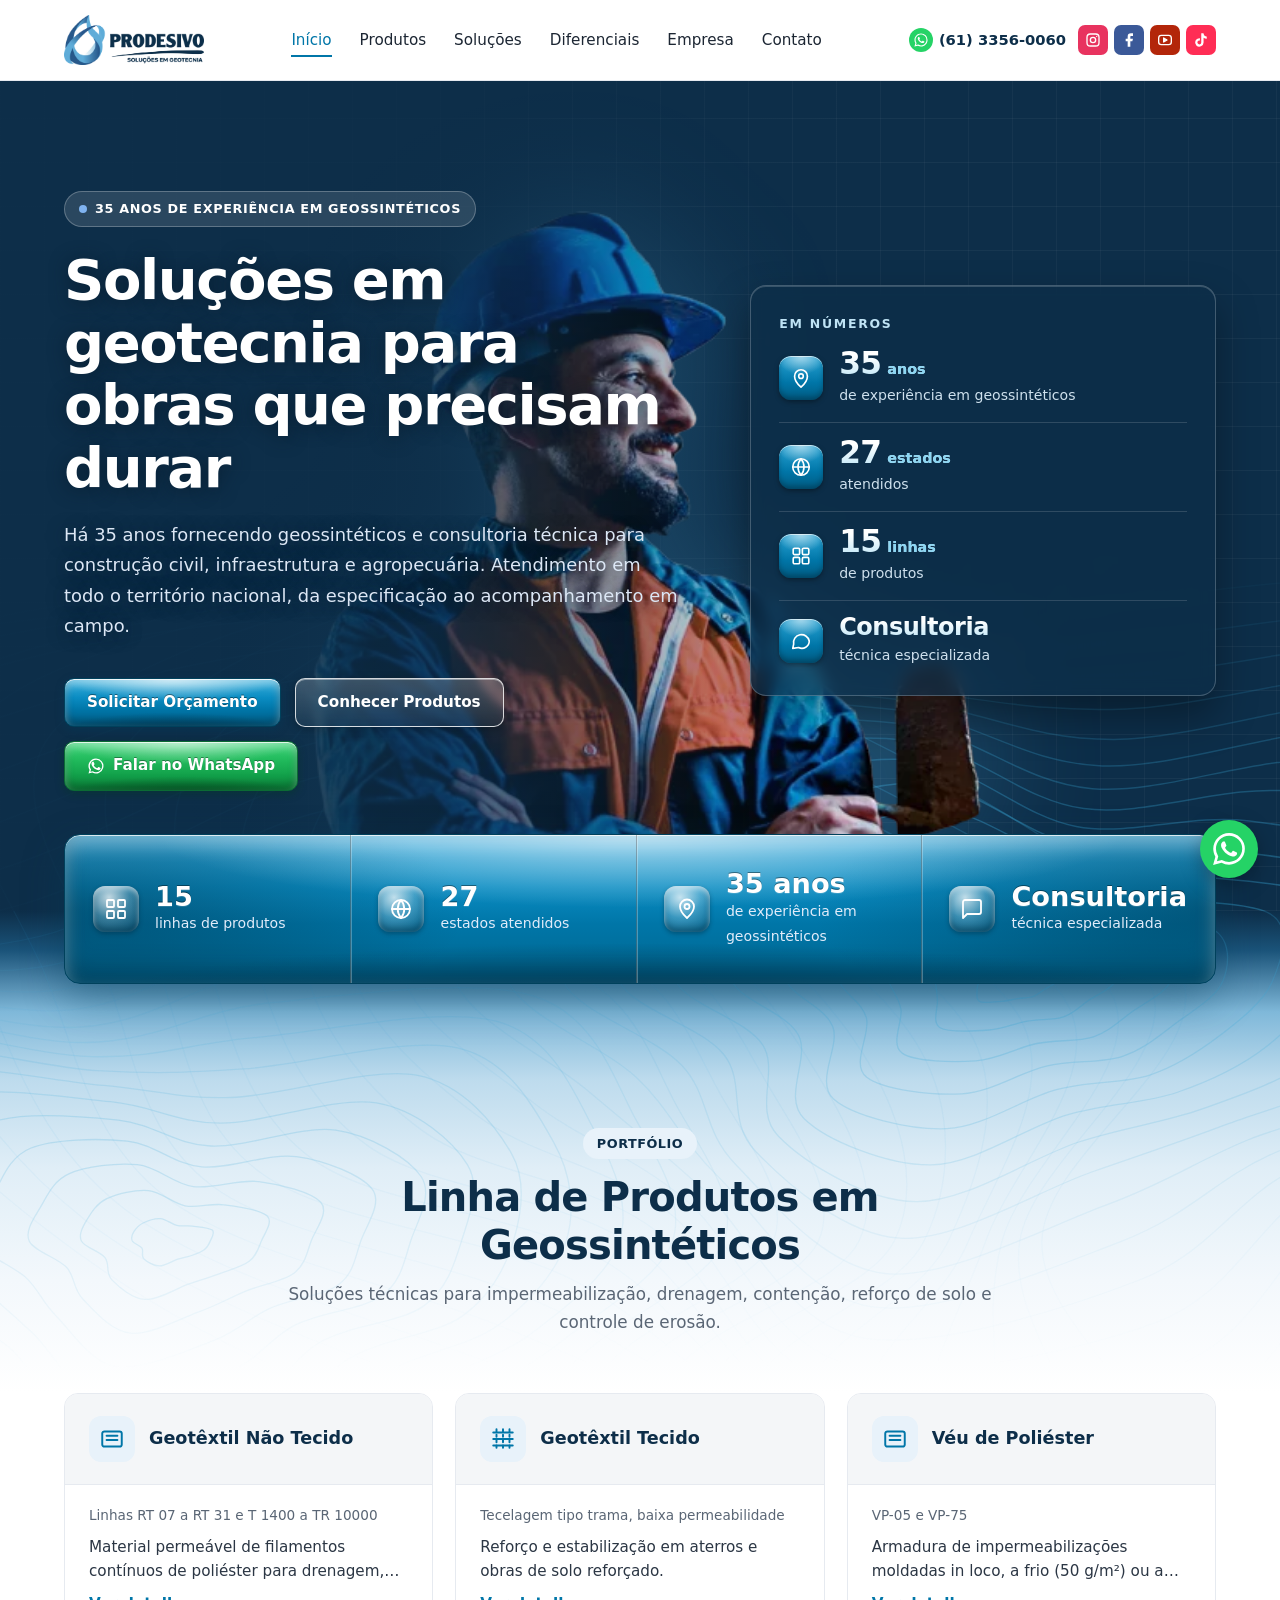
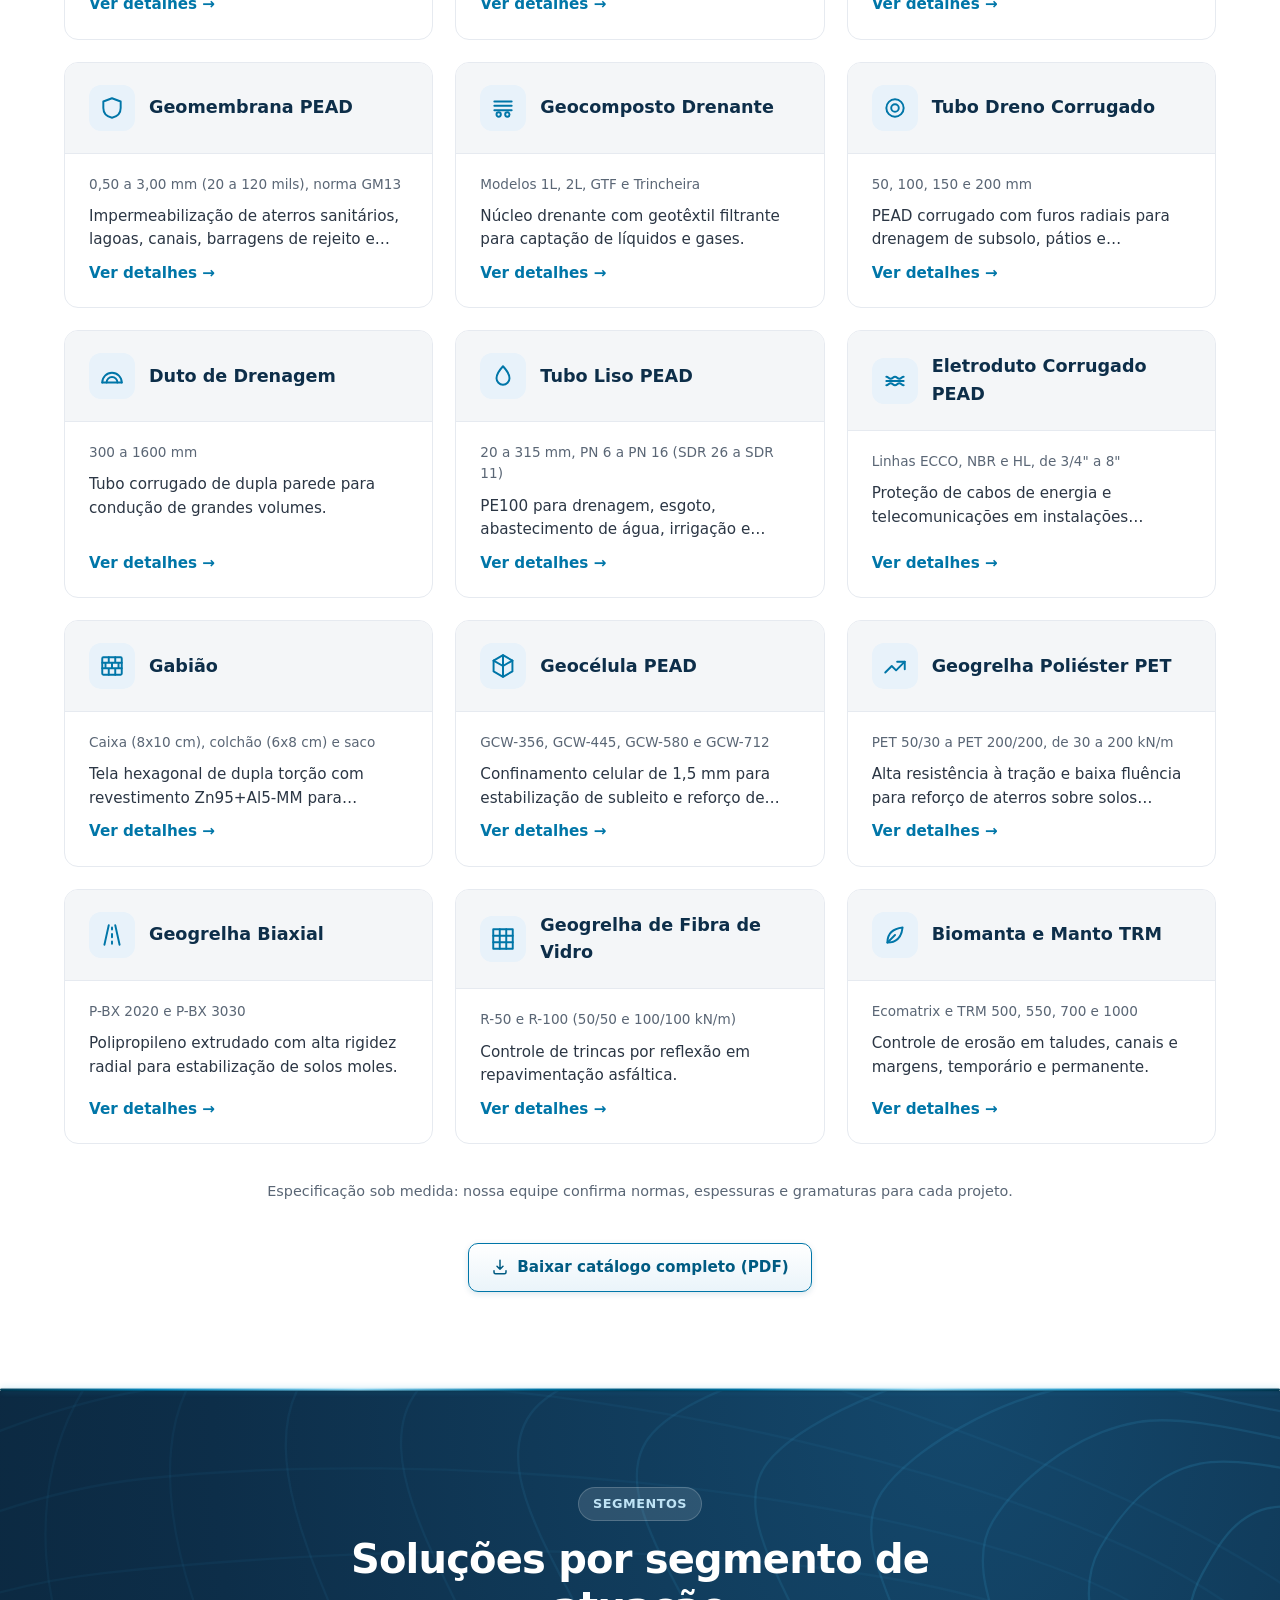
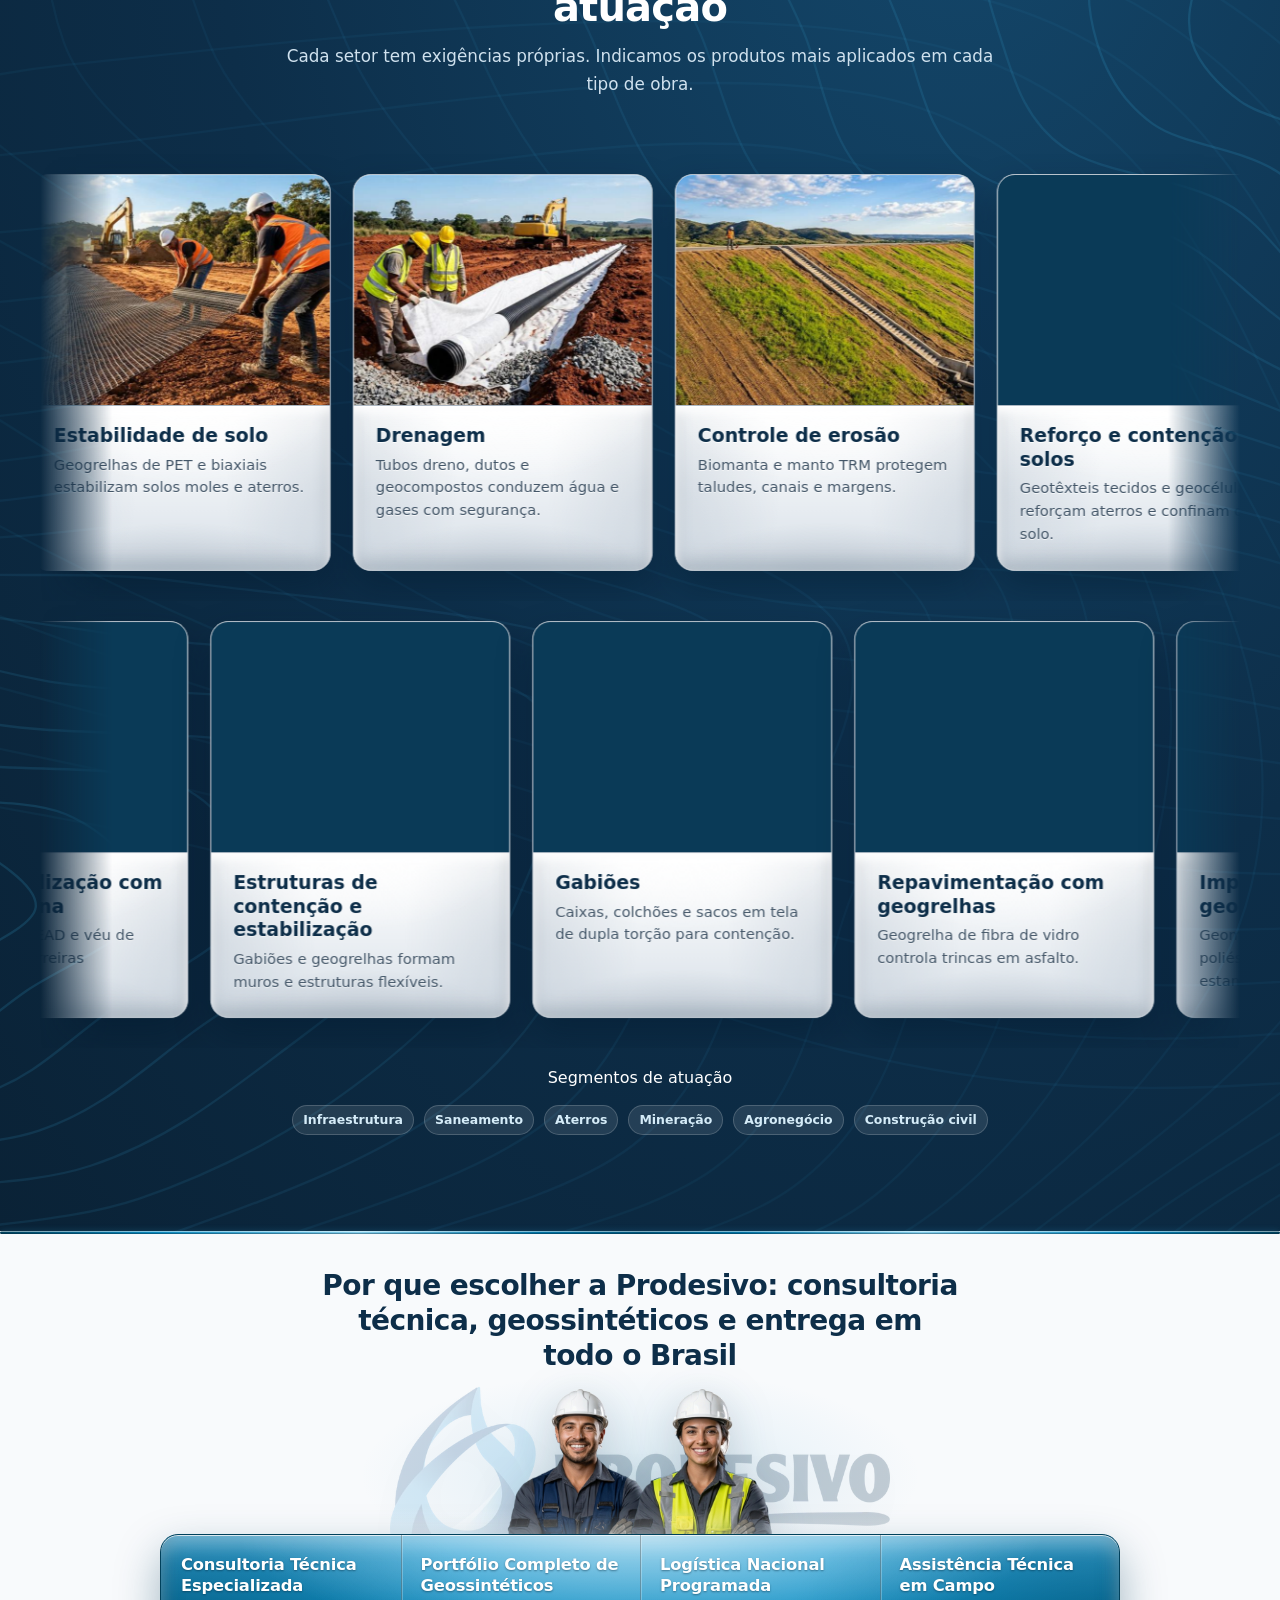
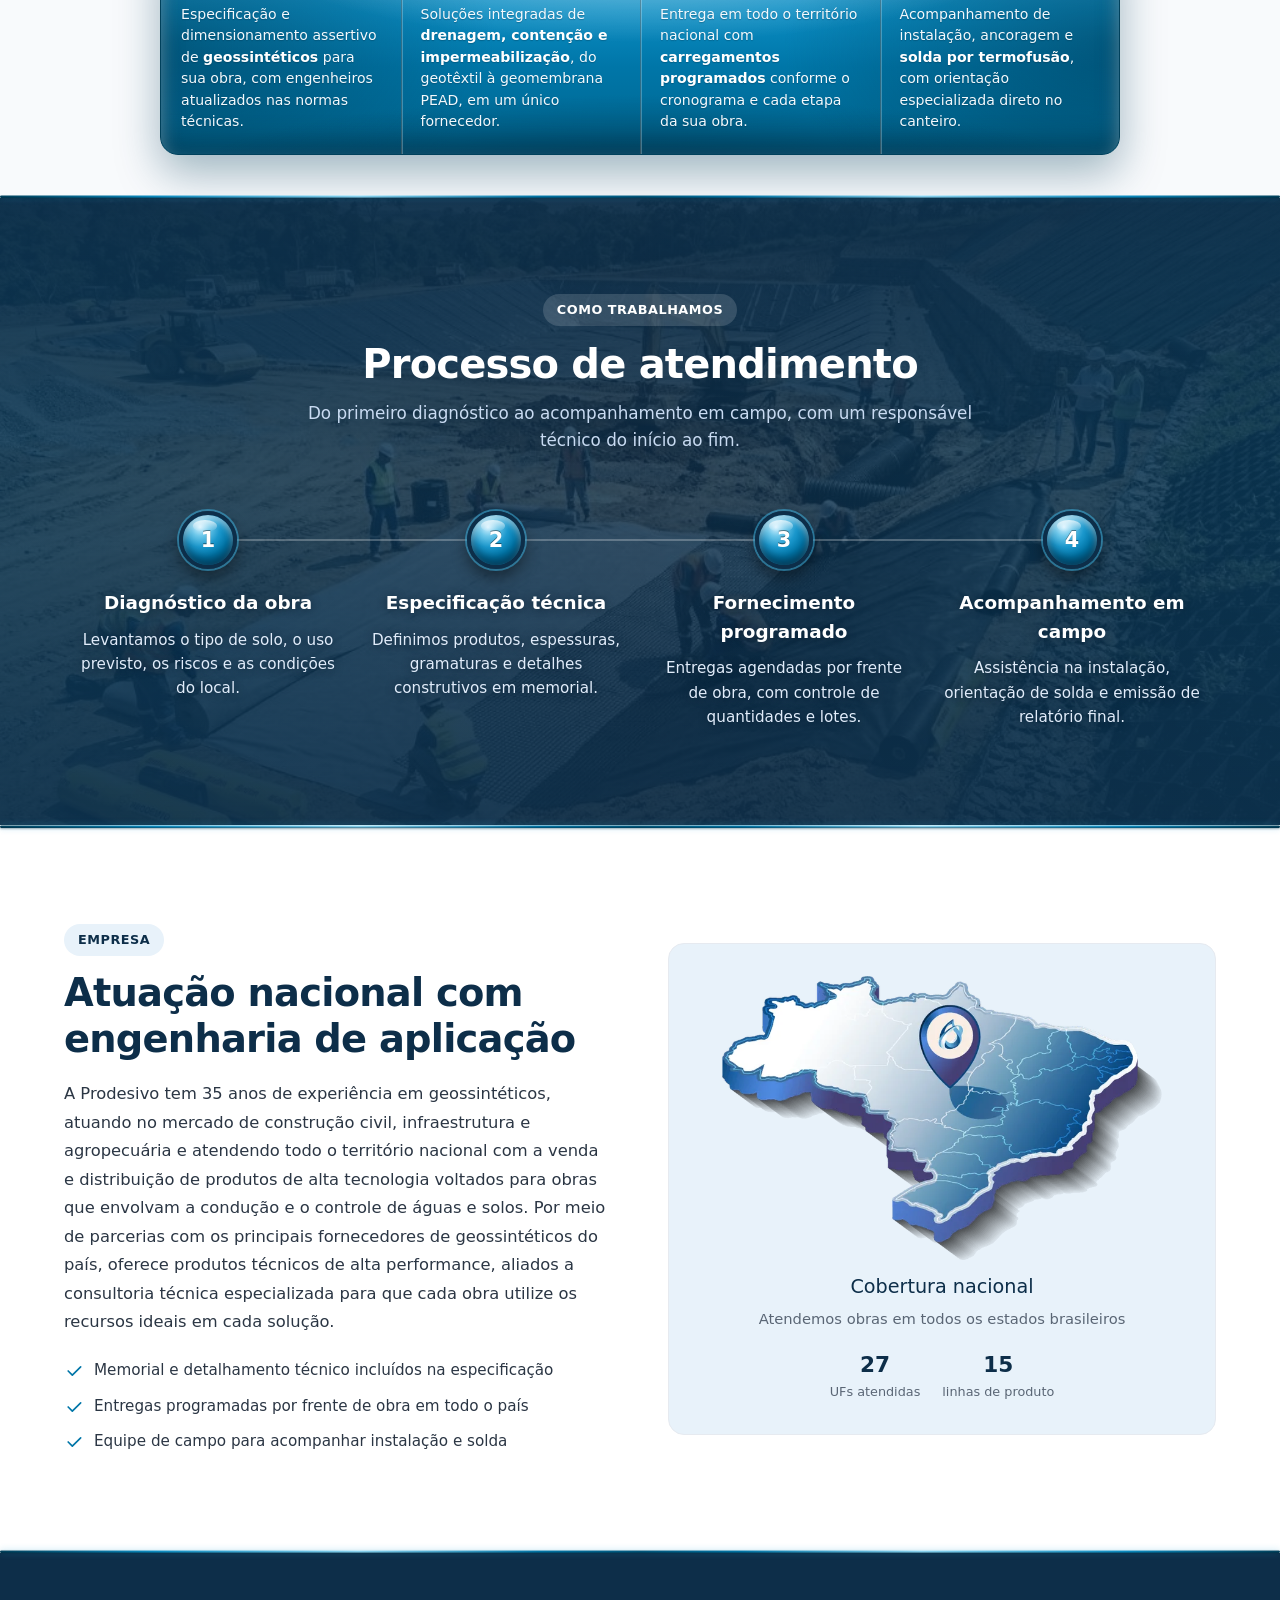
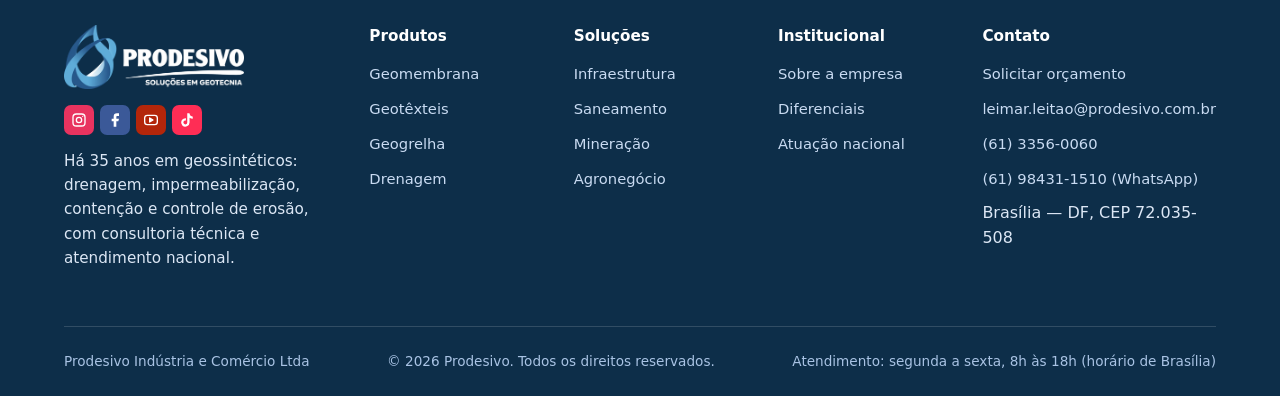
==== index.html @ 1844da20 "imagens e secoes ok" ====
<!DOCTYPE html>
<html lang="pt-BR" data-theme="light">
<head>
<meta charset="UTF-8">
<meta name="viewport" content="width=device-width, initial-scale=1.0">
<title>Geossintéticos e Soluções em Geotecnia | Prodesivo</title>
<meta name="description" content="Geomembranas, geotêxteis, geogrelhas, gabiões e drenagem com 35 anos de experiência. Consultoria técnica e entrega em todo o Brasil. Peça seu orçamento.">
<meta property="og:type" content="website">
<meta property="og:locale" content="pt_BR">
<meta property="og:site_name" content="Prodesivo">
<meta property="og:title" content="Geossintéticos e Soluções em Geotecnia | Prodesivo">
<meta property="og:description" content="Geomembranas, geotêxteis, geogrelhas, gabiões e drenagem com 35 anos de experiência. Consultoria técnica e entrega em todo o Brasil. Peça seu orçamento.">
<meta name="twitter:card" content="summary_large_image">
<meta name="twitter:title" content="Geossintéticos e Soluções em Geotecnia | Prodesivo">
<meta name="twitter:description" content="Geomembranas, geotêxteis, geogrelhas, gabiões e drenagem com 35 anos de experiência. Consultoria técnica e entrega em todo o Brasil. Peça seu orçamento.">
<meta name="robots" content="index, follow, max-image-preview:large, max-snippet:-1">
<meta name="author" content="Prodesivo">
<meta name="geo.region" content="BR-DF">
<meta name="geo.placename" content="Brasília">
<!-- Ao publicar: adicionar <link rel="canonical" href="https://SEU-DOMINIO/"> e og:url / og:image (URL absoluta) -->
<meta name="theme-color" content="#0D2E49">
<script type="application/ld+json">{"@context": "https://schema.org", "@type": "LocalBusiness", "name": "Prodesivo", "description": "Distribuidora e revenda técnica de geossintéticos, impermeabilização e soluções para geotecnia, com atendimento nacional.", "telephone": "+556133560060", "email": "leimar.leitao@prodesivo.com.br", "address": {"@type": "PostalAddress", "streetAddress": "CSG 08, Lote 09", "addressLocality": "Taguatinga Sul, Brasília", "addressRegion": "DF", "postalCode": "72035-508", "addressCountry": "BR"}, "openingHours": "Mo-Fr 08:00-18:00", "areaServed": "BR", "sameAs": ["https://www.instagram.com/prodesivodistribuidora/", "https://www.facebook.com/prodesivo", "https://www.youtube.com/watch?v=ndDN4buDU3E", "https://www.tiktok.com/@impermeabilizantrhodopas"], "contactPoint": [{"@type": "ContactPoint", "contactType": "customer service", "telephone": "+556133560060", "areaServed": "BR", "availableLanguage": "pt-BR"}, {"@type": "ContactPoint", "contactType": "sales", "telephone": "+5561984311510", "areaServed": "BR", "availableLanguage": "pt-BR"}], "knowsAbout": ["Geossintéticos", "Geomembrana PEAD", "Geotêxtil", "Geogrelha", "Gabiões", "Geocélula", "Drenagem", "Controle de erosão", "Consultoria técnica em geotecnia"]}</script>
<script type="application/ld+json">{"@context": "https://schema.org", "@type": "ItemList", "name": "Linha de produtos Prodesivo", "itemListElement": [{"@type": "ListItem", "position": 1, "item": {"@type": "Product", "name": "Geotêxtil Não Tecido", "description": "Material permeável de filamentos contínuos de poliéster para drenagem, separação e proteção em obras civis.", "category": "Geossintéticos", "brand": {"@type": "Brand", "name": "Prodesivo"}}}, {"@type": "ListItem", "position": 2, "item": {"@type": "Product", "name": "Geotêxtil Tecido", "description": "Reforço e estabilização em aterros e obras de solo reforçado.", "category": "Geossintéticos", "brand": {"@type": "Brand", "name": "Prodesivo"}}}, {"@type": "ListItem", "position": 3, "item": {"@type": "Product", "name": "Véu de Poliéster", "description": "Armadura de impermeabilizações moldadas in loco, a frio (50 g/m²) ou a quente (75 g/m²).", "category": "Geossintéticos", "brand": {"@type": "Brand", "name": "Prodesivo"}}}, {"@type": "ListItem", "position": 4, "item": {"@type": "Product", "name": "Geomembrana PEAD", "description": "Impermeabilização de aterros sanitários, lagoas, canais, barragens de rejeito e bacias.", "category": "Geossintéticos", "brand": {"@type": "Brand", "name": "Prodesivo"}}}, {"@type": "ListItem", "position": 5, "item": {"@type": "Product", "name": "Geocomposto Drenante", "description": "Núcleo drenante com geotêxtil filtrante para captação de líquidos e gases.", "category": "Geossintéticos", "brand": {"@type": "Brand", "name": "Prodesivo"}}}, {"@type": "ListItem", "position": 6, "item": {"@type": "Product", "name": "Tubo Dreno Corrugado", "description": "PEAD corrugado com furos radiais para drenagem de subsolo, pátios e estacionamentos.", "category": "Geossintéticos", "brand": {"@type": "Brand", "name": "Prodesivo"}}}, {"@type": "ListItem", "position": 7, "item": {"@type": "Product", "name": "Duto de Drenagem", "description": "Tubo corrugado de dupla parede para condução de grandes volumes.", "category": "Geossintéticos", "brand": {"@type": "Brand", "name": "Prodesivo"}}}, {"@type": "ListItem", "position": 8, "item": {"@type": "Product", "name": "Tubo Liso PEAD", "description": "PE100 para drenagem, esgoto, abastecimento de água, irrigação e transporte de chorume.", "category": "Geossintéticos", "brand": {"@type": "Brand", "name": "Prodesivo"}}}, {"@type": "ListItem", "position": 9, "item": {"@type": "Product", "name": "Eletroduto Corrugado PEAD", "description": "Proteção de cabos de energia e telecomunicações em instalações subterrâneas.", "category": "Geossintéticos", "brand": {"@type": "Brand", "name": "Prodesivo"}}}, {"@type": "ListItem", "position": 10, "item": {"@type": "Product", "name": "Gabião", "description": "Tela hexagonal de dupla torção com revestimento Zn95+Al5-MM para contenção de encostas.", "category": "Geossintéticos", "brand": {"@type": "Brand", "name": "Prodesivo"}}}, {"@type": "ListItem", "position": 11, "item": {"@type": "Product", "name": "Geocélula PEAD", "description": "Confinamento celular de 1,5 mm para estabilização de subleito e reforço de pavimento.", "category": "Geossintéticos", "brand": {"@type": "Brand", "name": "Prodesivo"}}}, {"@type": "ListItem", "position": 12, "item": {"@type": "Product", "name": "Geogrelha Poliéster PET", "description": "Alta resistência à tração e baixa fluência para reforço de aterros sobre solos moles.", "category": "Geossintéticos", "brand": {"@type": "Brand", "name": "Prodesivo"}}}, {"@type": "ListItem", "position": 13, "item": {"@type": "Product", "name": "Geogrelha Biaxial", "description": "Polipropileno extrudado com alta rigidez radial para estabilização de solos moles.", "category": "Geossintéticos", "brand": {"@type": "Brand", "name": "Prodesivo"}}}, {"@type": "ListItem", "position": 14, "item": {"@type": "Product", "name": "Geogrelha de Fibra de Vidro", "description": "Controle de trincas por reflexão em repavimentação asfáltica.", "category": "Geossintéticos", "brand": {"@type": "Brand", "name": "Prodesivo"}}}, {"@type": "ListItem", "position": 15, "item": {"@type": "Product", "name": "Biomanta e Manto TRM", "description": "Controle de erosão em taludes, canais e margens, temporário e permanente.", "category": "Geossintéticos", "brand": {"@type": "Brand", "name": "Prodesivo"}}}]}</script>
<script type="application/ld+json">{"@context":"https://schema.org","@type":"ItemList","name":"Diferenciais Prodesivo","itemListElement":[{"@type":"ListItem","position":1,"item":{"@type":"Service","name":"Consultoria Técnica Especializada em Geossintéticos","serviceType":"Consultoria técnica","description":"Especificação e dimensionamento de geossintéticos para obras, com engenheiros atualizados nas normas técnicas.","areaServed":"BR","provider":{"@type":"LocalBusiness","name":"Prodesivo"}}},{"@type":"ListItem","position":2,"item":{"@type":"Service","name":"Portfólio Completo de Geossintéticos","serviceType":"Fornecimento de geossintéticos","description":"15 linhas de produtos para drenagem, contenção e impermeabilização em um único fornecedor.","areaServed":"BR","provider":{"@type":"LocalBusiness","name":"Prodesivo"}}},{"@type":"ListItem","position":3,"item":{"@type":"Service","name":"Logística Nacional Programada","serviceType":"Logística e entrega","description":"Entrega em todo o território nacional com carregamentos programados conforme o cronograma da obra.","areaServed":"BR","provider":{"@type":"LocalBusiness","name":"Prodesivo"}}},{"@type":"ListItem","position":4,"item":{"@type":"Service","name":"Assistência Técnica em Campo","serviceType":"Assistência técnica","description":"Acompanhamento de instalação, ancoragem e solda por termofusão, com orientação no canteiro.","areaServed":"BR","provider":{"@type":"LocalBusiness","name":"Prodesivo"}}}]}</script>
<link rel="icon" type="image/png" href="assets/img/favicon.png">
<link rel="stylesheet" href="css/shell.css">
<script src="js/shell.js"></script>
<link rel="stylesheet" href="css/style.css">
</head>
<body>
<a class="skip-link" href="#main">Pular para o conteúdo</a>

<a class="sr-only" href="#produtos">Pular para os produtos</a>


<header class="site-header" id="header">
  <div class="wrap header-inner">
    <a href="#inicio" class="logo" aria-label="Prodesivo, início">
  <img class="logo-svg" fetchpriority="high" src="assets/img/logo-prodesivo-header.webp" alt="Prodesivo — Soluções em Geotecnia" width="800" height="286">
</a>
    <nav class="main-nav" id="mainNav" aria-label="Navegação principal">
      <ul>
        <li><a href="#inicio">Início</a></li>
        <li><a href="#produtos">Produtos</a></li>
        <li><a href="#solucoes">Soluções</a></li>
        <li><a href="#diferenciais">Diferenciais</a></li>
        <li><a href="#empresa">Empresa</a></li>
        <li><a href="#contato">Contato</a></li>
      </ul>
    </nav>
    <div class="header-cta">
      <a href="tel:+556133560060" class="header-phone" style="display:inline-flex;align-items:center;gap:6px;color:var(--azul);font-weight:600;font-size:.92rem;text-decoration:none;white-space:nowrap;"><img src="assets/img/icon-whatsapp.svg" alt="" width="24" height="24" style="width:24px;height:24px;flex-shrink:0;display:block;">(61) 3356-0060</a>
      <div class="header-social" aria-label="Redes sociais">
        <a class="ig" href="https://www.instagram.com/prodesivodistribuidora/" target="_blank" rel="noopener noreferrer" aria-label="Instagram"><svg viewBox="0 0 24 24" fill="none" stroke="currentColor" stroke-width="2" stroke-linecap="round" stroke-linejoin="round"><rect x="3" y="3" width="18" height="18" rx="5"/><circle cx="12" cy="12" r="4"/><circle cx="17.5" cy="6.5" r="1" fill="currentColor" stroke="none"/></svg></a>
        <a class="fb" href="https://www.facebook.com/prodesivo" target="_blank" rel="noopener noreferrer" aria-label="Facebook"><svg viewBox="0 0 24 24" fill="currentColor"><path d="M18 2h-3a5 5 0 0 0-5 5v3H7v4h3v8h4v-8h3l1-4h-4V7a1 1 0 0 1 1-1h3z"/></svg></a>
        <a class="yt" href="https://www.youtube.com/watch?v=ndDN4buDU3E" target="_blank" rel="noopener noreferrer" aria-label="YouTube"><svg viewBox="0 0 24 24" fill="none" stroke="currentColor" stroke-width="2" stroke-linejoin="round"><rect x="2.5" y="5" width="19" height="14" rx="4"/><path d="M10 9l5 3-5 3z" fill="currentColor"/></svg></a>
        <a class="tt" href="https://www.tiktok.com/@impermeabilizantrhodopas" target="_blank" rel="noopener noreferrer" aria-label="TikTok"><svg viewBox="0 0 24 24" fill="currentColor"><path d="M19.59 6.69a4.83 4.83 0 0 1-3.77-4.25V2h-3.45v13.67a2.89 2.89 0 0 1-5.2 1.74 2.89 2.89 0 0 1 2.31-4.64 2.93 2.93 0 0 1 .88.13V9.4a6.84 6.84 0 0 0-1-.05A6.33 6.33 0 0 0 5 20.1a6.34 6.34 0 0 0 10.86-4.43v-7a8.16 8.16 0 0 0 4.77 1.52v-3.4a4.85 4.85 0 0 1-1-.1z"/></svg></a>
      </div>
      <button class="menu-toggle" id="menuToggle" aria-label="Abrir menu" aria-expanded="false" aria-controls="mainNav">
        <svg viewBox="0 0 24 24" fill="none" stroke="currentColor" stroke-width="2" stroke-linecap="round"><path d="M4 7h16M4 12h16M4 17h16"/></svg>
      </button>
    </div>
  </div>
</header>

<main id="main">

<!-- 1. HERO -->
<section class="hero" id="inicio" aria-labelledby="hero-title">
  <div class="hero-contours" aria-hidden="true"></div>
  <img class="hero-worker" src="assets/img/hero-trabalhador.webp" alt="" aria-hidden="true" width="500" height="464" fetchpriority="high" decoding="async" />
  <div class="wrap hero-grid">
    <div class="reveal">

      <span class="stamp"><span class="stamp-dot"></span>35 anos de experiência em geossintéticos</span>
      <h1 id="hero-title">Soluções em geotecnia para obras que precisam durar</h1>
      <p class="lead">Há 35 anos fornecendo geossintéticos e consultoria técnica para construção civil, infraestrutura e agropecuária. Atendimento em todo o território nacional, da especificação ao acompanhamento em campo.</p>
      <div class="hero-actions">
        <a href="#contato" data-open-quote class="btn-pg btn-primary">Solicitar Orçamento</a>
        <a href="#produtos" class="btn-pg btn-outline-white">Conhecer Produtos</a>
      
        <a href="https://wa.me/5561984311510?text=Ol%C3%A1%2C%20Prodesivo!%20Gostaria%20de%20solicitar%20um%20or%C3%A7amento." target="_blank" rel="noopener" class="btn-pg btn-wa"><svg viewBox="0 0 24 24" fill="currentColor" width="18" height="18" aria-hidden="true"><path d="M17.47 14.38c-.3-.15-1.76-.87-2.03-.97-.27-.1-.47-.15-.67.15-.2.3-.77.97-.94 1.16-.17.2-.35.22-.64.07-.3-.15-1.26-.46-2.39-1.48-.88-.79-1.48-1.76-1.65-2.06-.17-.3-.02-.46.13-.6.13-.14.3-.35.45-.52.15-.17.2-.3.3-.5.1-.2.05-.37-.02-.52-.08-.15-.67-1.61-.92-2.2-.24-.58-.49-.5-.67-.51h-.57c-.2 0-.52.07-.8.37-.27.3-1.04 1.02-1.04 2.48s1.07 2.88 1.21 3.07c.15.2 2.1 3.2 5.08 4.49.71.3 1.26.49 1.69.62.71.23 1.36.2 1.87.12.57-.08 1.76-.72 2-1.41.25-.7.25-1.29.17-1.41-.07-.12-.27-.2-.57-.35z"/><path d="M12 2a10 10 0 0 0-8.56 15.17L2 22l4.98-1.31A10 10 0 1 0 12 2zm0 18.2a8.2 8.2 0 0 1-4.18-1.14l-.3-.18-2.96.78.79-2.88-.2-.3A8.2 8.2 0 1 1 12 20.2z" fill-rule="evenodd"/></svg> Falar no WhatsApp</a>
</div>
    </div>
    <aside class="hero-card reveal" aria-label="Indicadores da empresa">
      <p class="hero-card-title">Em números</p>
      <div class="indicator"><div class="ind-chip"><svg viewBox="0 0 24 24" aria-hidden="true"><path d="M12 22s7-6.2 7-12a7 7 0 1 0-14 0c0 5.8 7 12 7 12z"/><circle cx="12" cy="10" r="2.5"/></svg></div><div><strong><span class="n">35</span><small>anos</small></strong><span class="ind-lbl">de experiência em geossintéticos</span></div></div>
      <div class="indicator"><div class="ind-chip"><svg viewBox="0 0 24 24" aria-hidden="true"><circle cx="12" cy="12" r="9"/><path d="M3 12h18M12 3a14 14 0 0 1 0 18M12 3a14 14 0 0 0 0 18"/></svg></div><div><strong><span class="n">27</span><small>estados</small></strong><span class="ind-lbl">atendidos</span></div></div>
      <div class="indicator"><div class="ind-chip"><svg viewBox="0 0 24 24" aria-hidden="true"><rect x="3.5" y="3.5" width="7" height="7" rx="1.5"/><rect x="13.5" y="3.5" width="7" height="7" rx="1.5"/><rect x="3.5" y="13.5" width="7" height="7" rx="1.5"/><rect x="13.5" y="13.5" width="7" height="7" rx="1.5"/></svg></div><div><strong><span class="n">15</span><small>linhas</small></strong><span class="ind-lbl">de produtos</span></div></div>
      <div class="indicator"><div class="ind-chip"><svg viewBox="0 0 24 24" aria-hidden="true"><path d="M21 12a8 8 0 0 1-11.6 7.1L3 20l1-4.6A8 8 0 1 1 21 12z"/></svg></div><div><strong class="cons">Consultoria</strong><span class="ind-lbl">técnica especializada</span></div></div>
    </aside>
  </div>
</section>

<!-- 2. NUMBERS -->
<section class="numbers" aria-label="Destaques da empresa">
  <div class="wrap">
    <div class="numbers-band">
      <div class="numbers-grid">
        <div class="num-block">
          <div class="num-icon"><svg viewBox="0 0 24 24" stroke-linecap="round" stroke-linejoin="round"><rect x="3" y="3" width="7" height="7" rx="1"/><rect x="14" y="3" width="7" height="7" rx="1"/><rect x="3" y="14" width="7" height="7" rx="1"/><rect x="14" y="14" width="7" height="7" rx="1"/></svg></div>
          <div><strong>15</strong><span>linhas de produtos</span></div>
        </div>
        <div class="num-block">
          <div class="num-icon"><svg viewBox="0 0 24 24" stroke-linecap="round" stroke-linejoin="round"><circle cx="12" cy="12" r="9"/><path d="M3 12h18M12 3a14 14 0 0 1 0 18M12 3a14 14 0 0 0 0 18"/></svg></div>
          <div><strong>27</strong><span>estados atendidos</span></div>
        </div>
        <div class="num-block">
          <div class="num-icon"><svg viewBox="0 0 24 24" stroke-linecap="round" stroke-linejoin="round"><path d="M12 21s-7-6.2-7-11.5A7 7 0 0 1 19 9.5C19 14.8 12 21 12 21z"/><circle cx="12" cy="9.5" r="2.5"/></svg></div>
          <div><strong>35 anos</strong><span>de experiência em geossintéticos</span></div>
        </div>
        <div class="num-block">
          <div class="num-icon"><svg viewBox="0 0 24 24" stroke-linecap="round" stroke-linejoin="round"><path d="M21 15a2 2 0 0 1-2 2H7l-4 4V5a2 2 0 0 1 2-2h14a2 2 0 0 1 2 2z"/></svg></div>
          <div><strong>Consultoria</strong><span>técnica especializada</span></div>
        </div>
      </div>
    </div>
  </div>
  <div class="numbers-pad"></div>
</section>

<!-- 3. PRODUTOS -->
<section class="section" id="produtos" aria-labelledby="produtos-title">
  <div class="wrap">
    <div class="section-head reveal">
      <span class="eyebrow-pill">Portfólio</span>
      <h2 id="produtos-title">Linha de Produtos em Geossintéticos</h2>
      <p>Soluções técnicas para impermeabilização, drenagem, contenção, reforço de solo e controle de erosão.</p>
    </div>
    <div class="products-grid" id="productsGrid"></div>
    <noscript><ul><li><strong>Geotêxtil Não Tecido</strong> — Material permeável de filamentos contínuos de poliéster para drenagem, separação e proteção em obras civis.</li><li><strong>Geotêxtil Tecido</strong> — Reforço e estabilização em aterros e obras de solo reforçado.</li><li><strong>Véu de Poliéster</strong> — Armadura de impermeabilizações moldadas in loco, a frio (50 g/m²) ou a quente (75 g/m²).</li><li><strong>Geomembrana PEAD</strong> — Impermeabilização de aterros sanitários, lagoas, canais, barragens de rejeito e bacias.</li><li><strong>Geocomposto Drenante</strong> — Núcleo drenante com geotêxtil filtrante para captação de líquidos e gases.</li><li><strong>Tubo Dreno Corrugado</strong> — PEAD corrugado com furos radiais para drenagem de subsolo, pátios e estacionamentos.</li><li><strong>Duto de Drenagem</strong> — Tubo corrugado de dupla parede para condução de grandes volumes.</li><li><strong>Tubo Liso PEAD</strong> — PE100 para drenagem, esgoto, abastecimento de água, irrigação e transporte de chorume.</li><li><strong>Eletroduto Corrugado PEAD</strong> — Proteção de cabos de energia e telecomunicações em instalações subterrâneas.</li><li><strong>Gabião</strong> — Tela hexagonal de dupla torção com revestimento Zn95+Al5-MM para contenção de encostas.</li><li><strong>Geocélula PEAD</strong> — Confinamento celular de 1,5 mm para estabilização de subleito e reforço de pavimento.</li><li><strong>Geogrelha Poliéster PET</strong> — Alta resistência à tração e baixa fluência para reforço de aterros sobre solos moles.</li><li><strong>Geogrelha Biaxial</strong> — Polipropileno extrudado com alta rigidez radial para estabilização de solos moles.</li><li><strong>Geogrelha de Fibra de Vidro</strong> — Controle de trincas por reflexão em repavimentação asfáltica.</li><li><strong>Biomanta e Manto TRM</strong> — Controle de erosão em taludes, canais e margens, temporário e permanente.</li></ul></noscript>
    <p class="products-foot">Especificação sob medida: nossa equipe confirma normas, espessuras e gramaturas para cada projeto.</p>
  </div>
  <div class="wrap" style="text-align:center;margin-top:40px">
    <a class="btn-pg btn-outline-dark" href="https://www.prodesivo.com.br/wp-content/uploads/2024/12/CATALOGO-DE-PRODUTOS-PRODESIVO-SITE.pdf" target="_blank" rel="noopener"><svg viewBox="0 0 24 24" fill="none" stroke="currentColor" stroke-width="2" stroke-linecap="round" stroke-linejoin="round" aria-hidden="true"><path d="M12 3v12m0 0l-4-4m4 4l4-4M4 17v2a2 2 0 0 0 2 2h12a2 2 0 0 0 2-2v-2"/></svg> Baixar catálogo completo (PDF)</a>
  </div>
</section>
<div class="metal-line" aria-hidden="true"></div>

<!-- 4. SOLUÇÕES -->
<section class="section section-alt" id="solucoes" aria-labelledby="solucoes-title">
  <div class="wrap">
    <div class="section-head reveal">
      <span class="eyebrow-pill">Segmentos</span>
      <h2 id="solucoes-title">Soluções por segmento de atuação</h2>
      <p>Cada setor tem exigências próprias. Indicamos os produtos mais aplicados em cada tipo de obra.</p>
    </div>
    <div class="sol-wrap" id="segGrid"></div>
    <noscript><ul><li><strong>Estabilidade de solo</strong> — Geogrelhas de PET e biaxiais estabilizam solos moles e aterros.</li><li><strong>Drenagem</strong> — Tubos dreno, dutos e geocompostos conduzem água e gases com segurança.</li><li><strong>Controle de erosão</strong> — Biomanta e manto TRM protegem taludes, canais e margens.</li><li><strong>Reforço e contenção de solos</strong> — Geotêxteis tecidos e geocélulas reforçam aterros e confinam o solo.</li><li><strong>Impermeabilização com geomembrana</strong> — Geomembrana PEAD e véu de poliéster para barreiras estanques.</li><li><strong>Estruturas de contenção e estabilização</strong> — Gabiões e geogrelhas formam muros e estruturas flexíveis.</li><li><strong>Gabiões</strong> — Caixas, colchões e sacos em tela de dupla torção para contenção.</li><li><strong>Repavimentação com geogrelhas</strong> — Geogrelha de fibra de vidro controla trincas em asfalto.</li></ul></noscript>
  </div>
</section>
<div class="metal-line" aria-hidden="true"></div>

<!-- 5. DIFERENCIAIS -->
<section class="section" id="diferenciais" aria-labelledby="dif-title">
  <div class="wrap">
    <div class="section-head reveal">
      <h2 id="dif-title">Por que escolher a Prodesivo: consultoria técnica, geossintéticos e entrega em todo o Brasil</h2>
    </div>
    <div class="diff-stage">
      <div class="diff-photos" aria-hidden="true">
        <div class="diff-brand-backdrop">
          <img class="diff-brand-logo" src="assets/img/logo-prodesivo-header.webp" alt="" width="800" height="286" loading="lazy" decoding="async">
        </div>
        <figure class="diff-photo from-left reveal"><img src="assets/img/diferenciais/equipe-tecnico.png" alt="" width="426" height="600" loading="lazy" decoding="async"></figure>
        <figure class="diff-photo from-right reveal"><img src="assets/img/diferenciais/equipe-tecnica.png" alt="" width="426" height="600" loading="lazy" decoding="async"></figure>
      </div>
      <ul class="diff-grid" id="diffGrid" aria-label="Diferenciais da Prodesivo">
        <li>
          <article class="diff-card reveal">
            <h3>Consultoria Técnica Especializada</h3>
            <p>Especificação e dimensionamento assertivo de <strong>geossintéticos</strong> para sua obra, com engenheiros atualizados nas normas técnicas.</p>
          </article>
        </li>
        <li>
          <article class="diff-card reveal">
            <h3>Portfólio Completo de Geossintéticos</h3>
            <p>Soluções integradas de <strong>drenagem, contenção e impermeabilização</strong>, do geotêxtil à geomembrana PEAD, em um único fornecedor.</p>
          </article>
        </li>
        <li>
          <article class="diff-card reveal">
            <h3>Logística Nacional Programada</h3>
            <p>Entrega em todo o território nacional com <strong>carregamentos programados</strong> conforme o cronograma e cada etapa da sua obra.</p>
          </article>
        </li>
        <li>
          <article class="diff-card reveal">
            <h3>Assistência Técnica em Campo</h3>
            <p>Acompanhamento de instalação, ancoragem e <strong>solda por termofusão</strong>, com orientação especializada direto no canteiro.</p>
          </article>
        </li>
      </ul>
    </div>
  </div>
</section>
<div class="metal-line" aria-hidden="true"></div>

<!-- 6. PROCESSO -->
<section class="section section-blue" aria-labelledby="proc-title">
  <div class="wrap">
    <div class="section-head reveal">
      <span class="eyebrow-pill" style="background: rgba(255,255,255,.15); color:#fff;">Como trabalhamos</span>
      <h2 id="proc-title" style="color:#fff;">Processo de atendimento</h2>
      <p style="color:#C9DBF2;">Do primeiro diagnóstico ao acompanhamento em campo, com um responsável técnico do início ao fim.</p>
    </div>
    <ol class="process reveal">
      <li class="step">
        <div class="step-num">1</div>
        <h3>Diagnóstico da obra</h3>
        <p>Levantamos o tipo de solo, o uso previsto, os riscos e as condições do local.</p>
      </li>
      <li class="step">
        <div class="step-num">2</div>
        <h3>Especificação técnica</h3>
        <p>Definimos produtos, espessuras, gramaturas e detalhes construtivos em memorial.</p>
      </li>
      <li class="step">
        <div class="step-num">3</div>
        <h3>Fornecimento programado</h3>
        <p>Entregas agendadas por frente de obra, com controle de quantidades e lotes.</p>
      </li>
      <li class="step">
        <div class="step-num">4</div>
        <h3>Acompanhamento em campo</h3>
        <p>Assistência na instalação, orientação de solda e emissão de relatório final.</p>
      </li>
    </ol>
  </div>
</section>
<div class="metal-line" aria-hidden="true"></div>

<!-- 7. EMPRESA -->
<section class="section" id="empresa" aria-labelledby="empresa-title">
  <div class="wrap company-grid">
    <div class="company-text reveal">
      <span class="eyebrow-pill">Empresa</span>
      <h2 id="empresa-title">Atuação nacional com engenharia de aplicação</h2>
      <p>A Prodesivo tem 35 anos de experiência em geossintéticos, atuando no mercado de construção civil, infraestrutura e agropecuária e atendendo todo o território nacional com a venda e distribuição de produtos de alta tecnologia voltados para obras que envolvam a condução e o controle de águas e solos. Por meio de parcerias com os principais fornecedores de geossintéticos do país, oferece produtos técnicos de alta performance, aliados a consultoria técnica especializada para que cada obra utilize os recursos ideais em cada solução.</p>
      <ul class="check-list">
        <li><svg viewBox="0 0 24 24" stroke-linecap="round" stroke-linejoin="round"><path d="M5 12l5 5L20 7"/></svg>Memorial e detalhamento técnico incluídos na especificação</li>
        <li><svg viewBox="0 0 24 24" stroke-linecap="round" stroke-linejoin="round"><path d="M5 12l5 5L20 7"/></svg>Entregas programadas por frente de obra em todo o país</li>
        <li><svg viewBox="0 0 24 24" stroke-linecap="round" stroke-linejoin="round"><path d="M5 12l5 5L20 7"/></svg>Equipe de campo para acompanhar instalação e solda</li>
      </ul>
    </div>
    <div class="map-panel reveal" aria-label="Cobertura nacional">
      <img src="assets/img/mapa-brasil-3d.webp" alt="Mapa 3D do Brasil com a localização da Prodesivo" width="720" height="464" loading="lazy" decoding="async" style="display:block;margin:0 auto;width:100%;max-width:440px;height:auto;">
      <h3>Cobertura nacional</h3>
      <p>Atendemos obras em todos os estados brasileiros</p>
      <div class="map-stats">
        <div><strong>27</strong>UFs atendidas</div>
        <div><strong>15</strong>linhas de produto</div>
      </div>
    </div>
  </div>
</section>
<div class="metal-line" aria-hidden="true"></div>

</main>

<!-- 8. FOOTER -->
<footer class="site-footer" id="contato">
  <div class="wrap">
    <div class="footer-grid">
      <div class="footer-brand">
        <img class="logo-svg" src="assets/img/logo-prodesivo-rodape.webp" alt="Prodesivo — Soluções em Geotecnia" width="800" height="286" loading="lazy" decoding="async">
        <div class="footer-social" aria-label="Redes sociais">
        <a class="ig" href="https://www.instagram.com/prodesivodistribuidora/" target="_blank" rel="noopener noreferrer" aria-label="Instagram"><svg viewBox="0 0 24 24" fill="none" stroke="currentColor" stroke-width="2" stroke-linecap="round" stroke-linejoin="round"><rect x="3" y="3" width="18" height="18" rx="5"/><circle cx="12" cy="12" r="4"/><circle cx="17.5" cy="6.5" r="1" fill="currentColor" stroke="none"/></svg></a>
        <a class="fb" href="https://www.facebook.com/prodesivo" target="_blank" rel="noopener noreferrer" aria-label="Facebook"><svg viewBox="0 0 24 24" fill="currentColor"><path d="M18 2h-3a5 5 0 0 0-5 5v3H7v4h3v8h4v-8h3l1-4h-4V7a1 1 0 0 1 1-1h3z"/></svg></a>
        <a class="yt" href="https://www.youtube.com/watch?v=ndDN4buDU3E" target="_blank" rel="noopener noreferrer" aria-label="YouTube"><svg viewBox="0 0 24 24" fill="none" stroke="currentColor" stroke-width="2" stroke-linejoin="round"><rect x="2.5" y="5" width="19" height="14" rx="4"/><path d="M10 9l5 3-5 3z" fill="currentColor"/></svg></a>
        <a class="tt" href="https://www.tiktok.com/@impermeabilizantrhodopas" target="_blank" rel="noopener noreferrer" aria-label="TikTok"><svg viewBox="0 0 24 24" fill="currentColor"><path d="M19.59 6.69a4.83 4.83 0 0 1-3.77-4.25V2h-3.45v13.67a2.89 2.89 0 0 1-5.2 1.74 2.89 2.89 0 0 1 2.31-4.64 2.93 2.93 0 0 1 .88.13V9.4a6.84 6.84 0 0 0-1-.05A6.33 6.33 0 0 0 5 20.1a6.34 6.34 0 0 0 10.86-4.43v-7a8.16 8.16 0 0 0 4.77 1.52v-3.4a4.85 4.85 0 0 1-1-.1z"/></svg></a>
      </div>
        <p>Há 35 anos em geossintéticos: drenagem, impermeabilização, contenção e controle de erosão, com consultoria técnica e atendimento nacional.</p>
      </div>
      <div class="footer-col">
        <h3>Produtos</h3>
        <ul>
          <li><a href="#produtos">Geomembrana</a></li>
          <li><a href="#produtos">Geotêxteis</a></li>
          <li><a href="#produtos">Geogrelha</a></li>
          <li><a href="#produtos">Drenagem</a></li>
        </ul>
      </div>
      <div class="footer-col">
        <h3>Soluções</h3>
        <ul>
          <li><a href="#solucoes">Infraestrutura</a></li>
          <li><a href="#solucoes">Saneamento</a></li>
          <li><a href="#solucoes">Mineração</a></li>
          <li><a href="#solucoes">Agronegócio</a></li>
        </ul>
      </div>
      <div class="footer-col">
        <h3>Institucional</h3>
        <ul>
          <li><a href="#empresa">Sobre a empresa</a></li>
          <li><a href="#diferenciais">Diferenciais</a></li>
          <li><a href="#empresa">Atuação nacional</a></li>
        </ul>
      </div>
      <div class="footer-col">
        <h3>Contato</h3>
        <ul>
          <li><a href="#contato">Solicitar orçamento</a></li>
          <li><a href="mailto:leimar.leitao@prodesivo.com.br">leimar.leitao@prodesivo.com.br</a></li>
          <li><a href="tel:+556133560060">(61) 3356-0060</a></li>
          <li><a href="https://wa.me/5561984311510">(61) 98431-1510 (WhatsApp)</a></li>
          <li><span>Brasília — DF, CEP 72.035-508</span></li>
        </ul>
      </div>
    </div>
    <div class="footer-bottom">
      <span>Prodesivo Indústria e Comércio Ltda</span>
      <span>© 2026 Prodesivo. Todos os direitos reservados.</span>
      <span>Atendimento: segunda a sexta, 8h às 18h (horário de Brasília)</span>
    </div>
  </div>
</footer>

<div class="cat-float" id="catFloat">
  <button type="button" class="cat-float-btn" id="catFloatBtn" aria-label="Solicitar orçamento por WhatsApp ou Gmail" aria-expanded="false" aria-controls="catFloatCard">
    <img src="assets/img/icon-whatsapp.svg" alt="" width="58" height="58" decoding="async">
  </button>
  <div class="cat-float-card" id="catFloatCard" role="region" aria-label="Solicitar orçamento">
    <div class="cat-card-head">
      <img class="cat-card-logo" src="assets/img/logo-prodesivo-header.webp" alt="Prodesivo — Soluções em Geotecnia" width="800" height="286" decoding="async">
      <span class="cat-card-pill">Orçamento</span>
      <strong>Solicite seu orçamento</strong>
      <p>Escolha como prefere falar com a nossa equipe:</p>
    </div>
    <div class="cat-share-grid">
      <a class="cat-card-action cat-action-gmail" href="https://mail.google.com/mail/?view=cm&amp;fs=1&amp;to=leimar.leitao@prodesivo.com.br&amp;su=Solicita%C3%A7%C3%A3o%20de%20Or%C3%A7amento%20%E2%80%94%20Prodesivo&amp;body=Ol%C3%A1%2C%20equipe%20Prodesivo!%0A%0AGostaria%20de%20solicitar%20um%20or%C3%A7amento.%0A%0ANome%3A%20%0AEmpresa%3A%20%0ATelefone%3A%20%0AProduto%20de%20interesse%3A%20%0AEstado%3A%20%0A%C3%81rea%2Fquantidade%20estimada%3A%20" target="_blank" rel="noopener" aria-label="Solicitar orçamento pelo Gmail">
        <span class="cat-action-icon gmail-icon" aria-hidden="true">
          <svg viewBox="0 0 48 48" width="24" height="24">
            <path fill="#4285F4" d="M6 39h8V22.3L4 14.8V37c0 1.1.9 2 2 2z"/>
            <path fill="#34A853" d="M34 39h8c1.1 0 2-.9 2-2V14.8l-10 7.5V39z"/>
            <path fill="#FBBC04" d="M34 11.8v10.5l10-7.5v-4c0-2.5-2.8-3.9-4.8-2.4L34 11.8z"/>
            <path fill="#EA4335" d="M14 22.3V11.8l10 7.5 10-7.5v10.5L24 29.8 14 22.3z"/>
            <path fill="#C5221F" d="M4 10.8v4l10 7.5V11.8L8.8 8.4C6.8 6.9 4 8.3 4 10.8z"/>
          </svg>
        </span>
        <span class="cat-action-text">
          <strong>Enviar por Gmail</strong>
          <small>Orçamento por e-mail</small>
        </span>
      </a>
      <a class="cat-card-action cat-action-wa" href="https://wa.me/5561984311510?text=Ol%C3%A1%2C%20Prodesivo!%20Gostaria%20de%20solicitar%20um%20or%C3%A7amento." target="_blank" rel="noopener" aria-label="Solicitar orçamento pelo WhatsApp">
        <span class="cat-action-icon wa-icon" aria-hidden="true">
          <img src="assets/img/icon-whatsapp.svg" alt="" width="24" height="24" decoding="async">
        </span>
        <span class="cat-action-text">
          <strong>Solicitar por WhatsApp</strong>
          <small>Resposta rápida</small>
        </span>
      </a>
    </div>
  </div>
</div>

<dialog class="pg-modal" id="productModal" aria-labelledby="modalTitle">
  <div class="modal-head">
    <div>
      <h3 id="modalTitle"></h3>
      <p id="modalSpec"></p>
    </div>
    <button class="modal-close" aria-label="Fechar detalhes" data-dialog-close>×</button>
  </div>
  <div class="modal-body" id="modalBody"></div>
  <div class="modal-foot">
    <button class="btn-pg btn-ghost" data-dialog-close>Fechar</button>
    <a href="#contato" class="btn-pg btn-primary" data-dialog-close>Solicitar orçamento</a>
  </div>
</dialog>

<script src="js/main.js"></script>
<script src="js/numbers-band.js"></script>
<script src="js/counters.js"></script>
<script src="js/carousel.js"></script>
</body>
</html>
---- css/shell.css ----
/* Skip artifact shell — fixed styles served beside every artifact.
   Tokens, utilities and components (basecoat 1.0 markup, no CDN); artifacts
   override --accent for their own identity. */
:root {
  color-scheme: light dark;
  --accent: #2563eb;
  --accent-contrast: #ffffff;
  --accent-text: color-mix(in srgb, var(--accent) 72%, #000);
  --bg: #f8f9fb;
  --surface: #ffffff;
  --text: #14171f;
  --text-muted: #5b6472;
  --border: rgba(20, 23, 31, 0.10);
  --radius: 10px;
  --shadow: 0 1px 3px rgba(20, 23, 31, 0.08);
  --space: 16px;
  --success: #0a7a35;
  --danger: #c0262d;
  --warning: #8a5300;
}
/* Theme resolution. Without data-theme the viewer's system preference decides,
   as it always did. With it, the artifact's own choice wins in BOTH directions:
   a page that hardcodes one palette must not be handed the opposite set of
   tokens by the machine it happens to be opened on. The dark values appear
   twice because a media query cannot be folded into a selector list.
   The attribute sits inside :where() so these blocks keep the specificity of a
   bare :root — the page's own <style> is linked after this file and must go on
   overriding any token it wants, exactly as it could before. */
@media (prefers-color-scheme: dark) {
  :root:where(:not([data-theme="light"])) {
    --accent-text: color-mix(in srgb, var(--accent) 78%, #fff);
    --bg: #101318;
    --surface: #181c23;
    --text: #eef1f6;
    --text-muted: #9aa4b2;
    --border: rgba(238, 241, 246, 0.12);
    --shadow: 0 1px 3px rgba(0, 0, 0, 0.4);
    --success: #4ade80;
    --danger: #f87171;
    --warning: #fbbf24;
  }
}
:root:where([data-theme="dark"]) {
  color-scheme: dark;
  --accent-text: color-mix(in srgb, var(--accent) 78%, #fff);
  --bg: #101318;
  --surface: #181c23;
  --text: #eef1f6;
  --text-muted: #9aa4b2;
  --border: rgba(238, 241, 246, 0.12);
  --shadow: 0 1px 3px rgba(0, 0, 0, 0.4);
  --success: #4ade80;
  --danger: #f87171;
  --warning: #fbbf24;
}
:root:where([data-theme="light"]) { color-scheme: light; }
/* Pages generated before the shell had its own components still link the
   basecoat CDN, which reads its own tokens and switches theme only on a
   .dark class. Bridged to the shell's, whatever of it those pages use takes
   the page's accent and follows the declared theme. Its --accent token is a
   hover tint, renamed in its theme as --color-accent; the shell's --accent is
   the brand colour, so the tint is derived from it here. */
:root {
  --background: var(--bg);
  --foreground: var(--text);
  --card: var(--surface);
  --card-foreground: var(--text);
  --popover: var(--surface);
  --popover-foreground: var(--text);
  --primary: var(--accent);
  --primary-foreground: var(--accent-contrast);
  --secondary: color-mix(in srgb, var(--text) 7%, var(--surface));
  --secondary-foreground: var(--text);
  --muted: color-mix(in srgb, var(--text) 5%, var(--surface));
  --muted-foreground: var(--text-muted);
  --color-accent: color-mix(in srgb, var(--accent) 12%, var(--surface));
  --color-accent-foreground: var(--text);
  --destructive: var(--danger);
  --input: var(--border);
  --ring: var(--accent);
}
* { box-sizing: border-box; }
/* The reset the pages were written against: they all linked basecoat, which
   ships Tailwind's. Its components now live here, so the reset does too. */
*, ::before, ::after, ::backdrop { margin: 0; padding: 0; border: 0 solid; }
/* Preflight's rule too: without it a component class that sets display
   (.alert, .card, .btn…) beats the hidden attribute and shows the element. */
[hidden]:where(:not([hidden="until-found"])) { display: none !important; }
.hidden { display: none !important; }
h1, h2, h3, h4, h5, h6 { font-size: inherit; font-weight: inherit; }
a { color: inherit; text-decoration: inherit; }
b, strong { font-weight: bolder; }
ol, ul, menu { list-style: none; }
svg, video, canvas, iframe { display: block; vertical-align: middle; }
button, input, select, textarea { color: inherit; background-color: transparent; border-radius: 0; }
table { border-collapse: collapse; }
hr { height: 0; color: inherit; border-top-width: 1px; }
html, body { margin: 0; padding: 0; }
body {
  background: var(--bg);
  color: var(--text);
  font-family: system-ui, -apple-system, "Segoe UI", Roboto, sans-serif;
  line-height: 1.55;
  -webkit-font-smoothing: antialiased;
}
img { max-width: 100%; display: block; }

.shell-container { max-width: 1100px; margin: 0 auto; padding: 0 20px; }
.shell-section { padding: calc(var(--space) * 2) 0; }
.shell-grid { display: grid; gap: var(--space); grid-template-columns: repeat(auto-fit, minmax(220px, 1fr)); }
.shell-toolbar { display: flex; flex-wrap: wrap; gap: 10px; align-items: center; margin-bottom: var(--space); }
.shell-footer { padding: 24px 0 40px; color: var(--text-muted); font-size: 13px; }

.shell-hero { padding: calc(var(--space) * 3) 0 calc(var(--space) * 2); }
.shell-hero h1 { font-size: clamp(26px, 4vw, 40px); line-height: 1.15; margin: 0 0 10px; text-wrap: balance; }
.shell-hero p { color: var(--text-muted); max-width: 60ch; margin: 0; }

.panel {
  background: var(--surface);
  border: 1px solid var(--border);
  border-radius: var(--radius);
  box-shadow: var(--shadow);
  padding: var(--space);
}

.kpi { display: flex; flex-direction: column; gap: 4px; }
.kpi .kpi-value { font-size: clamp(22px, 2.3vw, 28px); font-weight: 650; line-height: 1.1; overflow-wrap: anywhere; font-variant-numeric: tabular-nums; }
.kpi .kpi-label { font-size: 13px; color: var(--text-muted); }
.kpi .kpi-delta { font-size: 12.5px; font-weight: 600; }
.kpi .kpi-delta.up { color: var(--success); }
.kpi .kpi-delta.down { color: var(--danger); }

table.shell-table { border-collapse: collapse; width: 100%; font-size: 14px; }
table.shell-table th {
  text-align: left; font-size: 11.5px; letter-spacing: 0.05em; text-transform: uppercase;
  color: var(--text-muted); font-weight: 600;
}
table.shell-table th, table.shell-table td { padding: 9px 12px 9px 0; border-bottom: 1px solid var(--border); }
table.shell-table td.num, table.shell-table th.num { text-align: right; font-variant-numeric: tabular-nums; }
table.shell-table tbody tr:hover { background: color-mix(in srgb, var(--accent) 6%, transparent); }

.chart-box { width: 100%; min-height: 220px; }
.chart-box svg { width: 100%; height: auto; display: block; }
.chart-legend { display: flex; flex-wrap: wrap; justify-content: center; gap: 6px 16px; margin-top: 12px; font-size: 12.5px; color: var(--text-muted); }
.chart-legend span { display: inline-flex; align-items: center; gap: 6px; }
.chart-legend i { width: 9px; height: 9px; border-radius: 50%; display: inline-block; }
.chart-legend b { color: var(--text); font-weight: 600; font-variant-numeric: tabular-nums; }

.muted { color: var(--text-muted); }
.accent { color: var(--accent-text); }
.shell-badge, .eyebrow {
  display: inline-flex; align-items: center; gap: 6px;
  font-size: 12px; font-weight: 600; padding: 3px 10px; border-radius: 999px;
  background: color-mix(in srgb, var(--accent) 12%, transparent); color: var(--accent-text);
}
/* A pill keeps its content width inside flex and grid columns, which would
   otherwise stretch it across the card; a centred parent still centres it. */
.shell-badge, .eyebrow, .badge { width: fit-content; max-width: 100%; }

@media (prefers-reduced-motion: no-preference) {
  .shell-fade { animation: shell-fade 400ms ease both; }
  @keyframes shell-fade { from { opacity: 0; transform: translateY(6px); } to { opacity: 1; transform: none; } }
}

/* Layout and type utilities: what the pages kept spelling in style="".
   Spacing and type sizes follow Tailwind's scale; there is no Tailwind. */
.row { display: flex; flex-wrap: wrap; align-items: center; gap: 12px; }
.stack { display: flex; flex-direction: column; gap: var(--space); }
.between { justify-content: space-between; }
.grow { flex: 1 1 0; min-width: 0; }
.cols-2, .cols-3, .cols-4, .cols-5 { display: grid; gap: var(--space); grid-template-columns: minmax(0, 1fr); }
@media (min-width: 720px) {
  .cols-2, .cols-4 { grid-template-columns: repeat(2, minmax(0, 1fr)); }
  .cols-3 { grid-template-columns: repeat(3, minmax(0, 1fr)); }
  .cols-5 { grid-template-columns: repeat(3, minmax(0, 1fr)); }
}
@media (min-width: 1000px) { .cols-4 { grid-template-columns: repeat(4, minmax(0, 1fr)); } }
@media (min-width: 1100px) { .cols-5 { grid-template-columns: repeat(5, minmax(0, 1fr)); } }
.gap-1 { gap: 4px; } .gap-2 { gap: 8px; } .gap-3 { gap: 12px; } .gap-4 { gap: 16px; } .gap-6 { gap: 24px; }
.m-0 { margin: 0; }
.mt-1 { margin-top: 4px; } .mt-2 { margin-top: 8px; } .mt-3 { margin-top: 12px; } .mt-4 { margin-top: 16px; } .mt-6 { margin-top: 24px; }
.mb-1 { margin-bottom: 4px; } .mb-2 { margin-bottom: 8px; } .mb-3 { margin-bottom: 12px; } .mb-4 { margin-bottom: 16px; } .mb-6 { margin-bottom: 24px; }
.p-2 { padding: 8px; } .p-3 { padding: 12px; } .p-4 { padding: 16px; } .p-6 { padding: 24px; }
.text-xs { font-size: 12px; } .text-sm { font-size: 14px; } .text-base { font-size: 16px; }
.text-lg { font-size: 18px; } .text-xl { font-size: 20px; line-height: 1.35; }
.text-2xl { font-size: 24px; line-height: 1.25; } .text-3xl { font-size: 30px; line-height: 1.2; }
.font-medium { font-weight: 500; } .font-semibold { font-weight: 600; } .font-bold { font-weight: 700; }
.text-right { text-align: right; } .text-center { text-align: center; }
.nowrap { white-space: nowrap; }
.truncate { overflow: hidden; text-overflow: ellipsis; white-space: nowrap; }
.mono { font-family: ui-monospace, SFMono-Regular, Menlo, monospace; font-variant-numeric: tabular-nums; }
.w-full { width: 100%; }
.text-success { color: var(--success); } .text-danger { color: var(--danger); } .text-warning { color: var(--warning); }

/* Components, with basecoat 1.0 markup (variants and sizes are data
   attributes) and the shell tokens, so a page needs neither component CSS
   nor a CSS framework. An older page that also links basecoat gets these
   rules after it, over the same properties. */
button, input, select, textarea { font: inherit; }
input[type="checkbox"], input[type="radio"] { accent-color: var(--accent); }
:focus-visible { outline: 2px solid var(--accent); outline-offset: 2px; }

.btn {
  display: inline-flex; align-items: center; justify-content: center; gap: 6px;
  height: 36px; padding: 0 14px; border: 1px solid transparent; border-radius: calc(var(--radius) - 2px);
  background: var(--accent); color: var(--accent-contrast);
  font-size: 14px; font-weight: 500; line-height: 1; white-space: nowrap; text-decoration: none; cursor: pointer;
  transition: background-color 150ms ease, border-color 150ms ease, color 150ms ease;
}
.btn:hover { background: color-mix(in srgb, var(--accent) 86%, #000); }
.btn:disabled, .btn[aria-disabled="true"] { opacity: 0.5; pointer-events: none; }
.btn[data-variant="secondary"] { background: color-mix(in srgb, var(--text) 8%, var(--surface)); color: var(--text); }
.btn[data-variant="secondary"]:hover { background: color-mix(in srgb, var(--text) 14%, var(--surface)); }
.btn[data-variant="outline"] { background: var(--surface); color: var(--text); border-color: var(--border); }
.btn[data-variant="ghost"] { background: transparent; color: var(--text); }
.btn[data-variant="outline"]:hover, .btn[data-variant="ghost"]:hover { background: color-mix(in srgb, var(--accent) 10%, var(--surface)); }
.btn[data-variant="destructive"] { background: var(--danger); color: var(--bg); }
.btn[data-variant="destructive"]:hover { background: color-mix(in srgb, var(--danger) 86%, var(--text)); }
.btn[data-variant="link"] { height: auto; padding: 0; background: none; color: var(--accent-text); text-decoration: underline; text-underline-offset: 3px; }
.btn[data-size="sm"] { height: 30px; padding: 0 10px; font-size: 13px; }
.btn[data-size="lg"] { height: 42px; padding: 0 20px; font-size: 15px; }
.btn[data-size="icon"] { width: 36px; padding: 0; }

.badge {
  display: inline-flex; align-items: center; gap: 4px; padding: 2px 8px;
  border: 1px solid transparent; border-radius: 999px; background: var(--accent); color: var(--accent-contrast);
  font-size: 12px; font-weight: 600; line-height: 1.5; white-space: nowrap;
}
.badge[data-variant="secondary"] { background: color-mix(in srgb, var(--text) 8%, var(--surface)); color: var(--text); }
.badge[data-variant="outline"] { background: transparent; color: var(--text); border-color: var(--border); }
.badge[data-variant="destructive"] { background: color-mix(in srgb, var(--danger) 14%, var(--surface)); color: var(--danger); }

.alert {
  display: grid; gap: 4px; padding: 12px 16px; border: 1px solid var(--border); border-radius: var(--radius);
  background: var(--surface); color: var(--text); font-size: 14px;
}
.alert h2, .alert h3 { margin: 0; font-size: 14px; font-weight: 600; }
.alert p, .alert section { margin: 0; color: var(--text-muted); }
.alert[data-variant="destructive"] { border-color: color-mix(in srgb, var(--danger) 45%, var(--border)); background: color-mix(in srgb, var(--danger) 7%, var(--surface)); color: var(--danger); }

.card {
  display: flex; flex-direction: column; gap: 16px; padding: 20px 0;
  border: 1px solid var(--border); border-radius: calc(var(--radius) + 2px);
  background: var(--surface); color: var(--text); box-shadow: var(--shadow);
}
.card > header, .card > section, .card > footer { padding: 0 20px; }
.card > header { display: grid; gap: 4px; }
.card > header h2, .card > header h3 { margin: 0; font-size: 16px; font-weight: 600; line-height: 1.3; }
.card > header p { margin: 0; color: var(--text-muted); font-size: 14px; }
.card > footer { display: flex; flex-wrap: wrap; align-items: center; gap: 8px; }

.input {
  width: 100%; min-height: 36px; padding: 6px 12px; border: 1px solid var(--border); border-radius: calc(var(--radius) - 2px);
  background: var(--surface); color: var(--text); font-size: 14px;
}
textarea.input { min-height: 84px; resize: vertical; }
.input::placeholder { color: var(--text-muted); }
.input:focus { outline: none; border-color: var(--accent); box-shadow: 0 0 0 3px color-mix(in srgb, var(--accent) 25%, transparent); }
.field { display: grid; gap: 6px; }
.field label { font-size: 14px; font-weight: 500; }
.field [role="alert"] { color: var(--danger); font-size: 13px; }

dialog.dialog {
  width: min(520px, calc(100vw - 32px)); max-height: calc(100vh - 32px); margin: auto; padding: 0;
  border: 1px solid var(--border); border-radius: calc(var(--radius) + 4px);
  background: var(--surface); color: var(--text); box-shadow: 0 20px 50px rgba(0, 0, 0, 0.25);
}
dialog.dialog::backdrop { background: rgba(0, 0, 0, 0.5); }
dialog.dialog > div { display: grid; gap: 16px; padding: 24px; }
dialog.dialog header { display: grid; gap: 4px; }
dialog.dialog header h2 { margin: 0; font-size: 18px; font-weight: 600; }
dialog.dialog header p { margin: 0; color: var(--text-muted); font-size: 14px; }
dialog.dialog footer { display: flex; flex-wrap: wrap; justify-content: flex-end; gap: 8px; }

.tabs { display: grid; gap: 12px; }
.tabs > [role="tablist"] {
  display: inline-flex; gap: 4px; width: fit-content; max-width: 100%; padding: 4px; overflow-x: auto;
  border-radius: var(--radius); background: color-mix(in srgb, var(--text) 6%, var(--surface));
}
.tabs [role="tab"] {
  padding: 6px 12px; border: 0; border-radius: calc(var(--radius) - 4px); background: transparent;
  color: var(--text-muted); font-size: 14px; font-weight: 500; white-space: nowrap; cursor: pointer;
}
.tabs [role="tab"][aria-selected="true"] { background: var(--surface); color: var(--text); box-shadow: var(--shadow); }
.tabs [role="tabpanel"][hidden] { display: none; }

.accordion > details { border-bottom: 1px solid var(--border); }
.accordion > details > summary {
  display: flex; align-items: center; justify-content: space-between; gap: 12px;
  padding: 14px 0; font-weight: 500; list-style: none; cursor: pointer;
}
.accordion > details > summary::-webkit-details-marker { display: none; }
.accordion > details > summary::after { content: "+"; color: var(--text-muted); font-size: 18px; line-height: 1; }
.accordion > details[open] > summary::after { content: "\2212"; }
.accordion > details > :not(summary) { margin: 0 0 14px; color: var(--text-muted); }

.toaster {
  position: fixed; right: 16px; bottom: 16px; z-index: 50; display: flex; flex-direction: column-reverse; gap: 8px;
  width: min(360px, calc(100vw - 32px)); pointer-events: none;
}
.toaster .toast { pointer-events: auto; transition: opacity 200ms ease, transform 200ms ease; }
.toaster .toast[aria-hidden="true"] { opacity: 0; transform: translateY(8px); }
.toaster .toast-content {
  padding: 12px 14px; border: 1px solid var(--border); border-radius: var(--radius);
  background: var(--surface); color: var(--text); box-shadow: 0 8px 24px rgba(0, 0, 0, 0.12); font-size: 13px;
}
.toaster .toast-content h2 { margin: 0 0 2px; font-size: 14px; font-weight: 600; }
.toaster .toast-content p { margin: 0; color: var(--text-muted); }

/* skipUI building blocks. */
.skip-table-search { max-width: 320px; margin-bottom: 12px; }
.skip-table-wrap { overflow-x: auto; }
table.shell-table th[data-sort] { cursor: pointer; user-select: none; }
table.shell-table th[aria-sort="ascending"]::after { content: " \25B2"; font-size: 9px; }
table.shell-table th[aria-sort="descending"]::after { content: " \25BC"; font-size: 9px; }
table.shell-table td.skip-table-empty { color: var(--text-muted); text-align: center; padding: 24px 0; }
.skip-pager { display: flex; flex-wrap: wrap; align-items: center; justify-content: space-between; gap: 12px; margin-top: 12px; font-size: 13px; color: var(--text-muted); }
.toaster .toast[data-type="success"] .toast-content { border-left: 3px solid var(--success); }
.toaster .toast[data-type="error"] .toast-content { border-left: 3px solid var(--danger); }
---- css/style.css ----
:root {
  --azul: #0D2E49;
  --azul-2: #0076A8;
  --azul-cyan: #53A8D6;
  --azul-suave: #E8F2FA;
  --cinza-1: #F4F6F8;
  --cinza-2: #E6EAF0;
  --cinza-texto: #5A6675;
  --branco: #FFFFFF;
  --accent: #0076A8;
  --accent-text: #0D2E49;
  --accent-contrast: #FFFFFF;
}
html { scroll-behavior: smooth; scroll-padding-top: 80px; }
body { background: var(--branco); color: #1C2633; font-family: Inter, system-ui, -apple-system, "Segoe UI", Roboto, sans-serif; margin: 0; }
a { color: var(--azul-2); }
:focus-visible { outline: 3px solid #7FB3F0; outline-offset: 2px; }
.sr-only { position: absolute; width: 1px; height: 1px; overflow: hidden; clip: rect(0 0 0 0); white-space: nowrap; }

/* Header */
.site-header { position: sticky; top: 0; z-index: 60; background: #fff; border-bottom: 1px solid var(--cinza-2); transition: box-shadow .25s ease; }
.site-header.scrolled { box-shadow: 0 6px 20px rgba(11,60,122,.10); }
.header-inner { display: flex; align-items: center; justify-content: space-between; min-height: 80px; padding-top: 12px; padding-bottom: 12px; gap: 16px; }
@media (max-width: 640px) { .header-inner { min-height: 64px; padding-top: 8px; padding-bottom: 8px; } }
.logo { display: inline-flex; align-items: center; text-decoration: none; }
.logo-svg { height: 50px; width: auto; display: block; }
.site-footer .logo-svg { height: 64px; }
@media (max-width: 640px) {
  .logo-svg { height: 36px; }
}
.main-nav ul { display: flex; gap: 28px; list-style: none; margin: 0; padding: 0; }
.main-nav a { color: #1C2633; text-decoration: none; font-weight: 500; font-size: .95rem; padding: 6px 0; border-bottom: 2px solid transparent; transition: border-color .2s, color .2s; }
.main-nav a:hover, .main-nav a.active { color: var(--azul-2); border-bottom-color: var(--azul-2); }
.header-cta { display: flex; align-items: center; gap: 12px; }
/* Redes sociais — header */
.header-cta .btn-pg { white-space: nowrap; }
.header-social { display: flex; align-items: center; gap: 6px; }
.header-social a { width: 30px; height: 30px; border-radius: 7px; display: inline-flex; align-items: center; justify-content: center; color: #fff; transition: transform .2s ease, filter .2s ease; }
.header-social a:hover { transform: translateY(-2px); filter: brightness(1.08); }
.header-social svg { width: 16px; height: 16px; display: block; }
.header-social .ig { background: #e8335f; }
.header-social .fb { background: #3b5998; }
.header-social .yt { background: #b3260a; }
.header-social .tt { background: #ff2d55; }
@media (max-width: 1180px) { .header-social { display: none; } }

.menu-toggle { display: none; background: none; border: 1px solid var(--cinza-2); border-radius: 10px; width: 44px; height: 44px; cursor: pointer; align-items: center; justify-content: center; color: var(--azul); }
.menu-toggle svg { width: 22px; height: 22px; }

/* Buttons */
.btn-pg { display: inline-flex; align-items: center; justify-content: center; gap: 8px; padding: 12px 22px; border-radius: 10px; font-weight: 600; font-size: .95rem; text-decoration: none; cursor: pointer; border: 1px solid transparent; transition: background .2s, transform .15s, color .2s; font-family: inherit; }
.btn-pg:hover { transform: translateY(-1px); }
.btn-primary { background: var(--azul-2); color: #fff; }
.btn-primary:hover { background: #1258a8; }
.btn-outline-white { background: transparent; color: #fff; border-color: rgba(255,255,255,.7); }
.btn-outline-white:hover { background: rgba(255,255,255,.1); }
.btn-ghost { background: transparent; color: var(--azul-2); border-color: var(--azul-2); }
.btn-ghost:hover { background: var(--azul-suave); }
.btn-pg svg { width: 18px; height: 18px; }

/* Layout */
.wrap { max-width: 1200px; margin: 0 auto; padding: 0 24px; }
.section { padding: 96px 0; }
.section-alt { background: var(--cinza-1); }
.section-blue { background: var(--azul); color: #fff; }
.eyebrow-pill { display: inline-block; padding: 6px 14px; border-radius: 999px; background: var(--azul-suave); color: var(--azul); font-size: .8rem; font-weight: 700; letter-spacing: .04em; text-transform: uppercase; }
.section-head { text-align: center; max-width: 720px; margin: 0 auto 56px; }
.section-head h2 { font-size: clamp(1.9rem, 3.2vw, 2.5rem); color: var(--azul); font-weight: 800; line-height: 1.2; margin: 14px 0 12px; letter-spacing: -.02em; }
.section-head p { color: var(--cinza-texto); font-size: 1.05rem; line-height: 1.65; margin: 0; }
.muted { color: var(--cinza-texto); }

/* Reveal */
.reveal { opacity: 0; transform: translateY(24px); transition: opacity .7s ease, transform .7s ease; }
.reveal.in { opacity: 1; transform: none; }

/* Hero */
.hero { position: relative; background: var(--azul); color: #fff; padding: 110px 0 120px; overflow: hidden; }
.hero::before { content: ""; position: absolute; inset: 0; background-image: repeating-linear-gradient(0deg, rgba(255,255,255,.045) 0 1px, transparent 1px 44px), repeating-linear-gradient(90deg, rgba(255,255,255,.035) 0 1px, transparent 1px 44px); pointer-events: none; }
.hero-grid { position: relative; display: grid; grid-template-columns: 1.15fr .85fr; gap: 56px; align-items: center; }
.stamp { display: inline-flex; align-items: center; gap: 8px; padding: 7px 14px; border-radius: 999px; background: rgba(255,255,255,.12); border: 1px solid rgba(255,255,255,.25); font-size: .8rem; font-weight: 600; letter-spacing: .05em; text-transform: uppercase; }
.stamp-dot { width: 8px; height: 8px; border-radius: 50%; background: #7FB3F0; }
.hero h1 { font-size: clamp(2.2rem, 4.4vw, 3.5rem); line-height: 1.12; font-weight: 800; letter-spacing: -.025em; margin: 22px 0 20px; }
.hero p.lead { font-size: 1.12rem; line-height: 1.7; color: #DCE7F5; margin: 0 0 36px; max-width: 620px; }
.hero-actions { display: flex; flex-wrap: wrap; gap: 14px; }
.hero-card { background: rgba(255,255,255,.1); border: 1px solid rgba(255,255,255,.25); border-radius: 16px; padding: 28px; backdrop-filter: blur(8px); box-shadow: 0 20px 50px rgba(0,0,0,.18); }
.hero-card h3, .hero-card .hero-card-title { margin: 0 0 18px; font-size: .95rem; font-weight: 600; color: #DCE7F5; text-transform: uppercase; letter-spacing: .05em; }

/* Hero — trabalhador centralizado (recorte) atrás do conteúdo */
.hero-worker { position: absolute; left: 50%; bottom: 0; z-index: 0; transform: translateX(-50%); height: 100%; max-height: 720px; width: auto; max-width: none; pointer-events: none; user-select: none; filter: drop-shadow(0 0 60px rgba(83,168,214,.35)); }
.hero::after { content: ""; position: absolute; inset: 0; z-index: 1; pointer-events: none; background: linear-gradient(90deg, rgba(13,46,73,.94) 0%, rgba(13,46,73,.82) 34%, rgba(13,46,73,.35) 52%, rgba(13,46,73,0) 68%); }
.hero .hero-grid { z-index: 2; }
.hero-card { background: rgba(13,46,73,.55); }
.hero h1, .hero p.lead { text-shadow: 0 2px 18px rgba(8,28,46,.75); }
@media (max-width: 980px) {
  .hero-worker { height: 70%; opacity: .35; }
}
.indicator { padding: 18px 0; border-top: 1px solid rgba(255,255,255,.18); }
.indicator:first-of-type { border-top: 0; padding-top: 0; }
.indicator strong { display: block; font-size: 2rem; font-weight: 800; letter-spacing: -.02em; }
.indicator span { color: #DCE7F5; font-size: .95rem; }

/* Numbers bar */
.numbers { background: var(--branco); padding: 0; }
.numbers-band { position: relative; z-index: 5; margin-top: -48px; background: var(--azul-2); border-radius: 16px; box-shadow: 0 16px 40px rgba(11,60,122,.18); color: #fff; }
.numbers-grid { display: grid; grid-template-columns: repeat(4, 1fr); }
.num-block { padding: 34px 28px; display: flex; gap: 16px; align-items: center; }
.num-block + .num-block { border-left: 1px solid rgba(255,255,255,.2); }
.num-icon { width: 46px; height: 46px; flex-shrink: 0; border-radius: 12px; background: rgba(255,255,255,.15); display: grid; place-items: center; }
.num-icon svg { width: 24px; height: 24px; stroke: #fff; fill: none; stroke-width: 1.8; }
.num-block strong { display: block; font-size: 1.7rem; font-weight: 800; line-height: 1.1; }
.num-block span { font-size: .88rem; color: #E1ECFA; }
.numbers-pad { padding: 48px 0 0; }

/* Product cards */
.products-grid { display: grid; grid-template-columns: repeat(3, 1fr); gap: 22px; }
.product-card { background: #fff; border: 1px solid var(--cinza-2); border-radius: 14px; overflow: hidden; display: flex; flex-direction: column; transition: border-color .25s, transform .25s, box-shadow .25s; }
.product-card:hover { border-color: var(--azul-2); transform: translateY(-4px); box-shadow: 0 14px 32px rgba(11,60,122,.12); }
.product-top { background: var(--cinza-1); border-bottom: 1px solid var(--cinza-2); padding: 22px 24px; display: flex; align-items: center; gap: 14px; }
.product-icon { width: 46px; height: 46px; border-radius: 12px; background: var(--azul-suave); display: grid; place-items: center; flex-shrink: 0; }
.product-icon svg { width: 26px; height: 26px; stroke: var(--azul-2); fill: none; stroke-width: 1.8; }
.product-top h3 { margin: 0; font-size: 1.1rem; font-weight: 700; color: var(--azul); }
.product-body { padding: 20px 24px 22px; display: flex; flex-direction: column; gap: 10px; flex: 1; }
.product-spec { font-size: .85rem; color: var(--cinza-texto); font-weight: 500; margin: 0; }
.product-desc { font-size: .95rem; line-height: 1.55; color: #2B3644; margin: 0; display: -webkit-box; -webkit-line-clamp: 2; -webkit-box-orient: vertical; overflow: hidden; }
.product-link { margin-top: auto; align-self: flex-start; background: none; border: 0; padding: 0; color: var(--azul-2); font-weight: 600; font-size: .95rem; cursor: pointer; font-family: inherit; }
.product-link:hover { text-decoration: underline; }
.products-foot { text-align: center; margin-top: 36px; font-size: .9rem; color: var(--cinza-texto); }

/* Segment cards */
.seg-grid { display: grid; grid-template-columns: repeat(3, 1fr); gap: 22px; }
.seg-card { background: #fff; border: 1px solid var(--cinza-2); border-radius: 14px; padding: 28px; transition: box-shadow .25s, transform .25s; }
.seg-card:hover { box-shadow: 0 12px 28px rgba(11,60,122,.10); transform: translateY(-3px); }
.seg-icon { width: 52px; height: 52px; border-radius: 14px; background: var(--azul-suave); display: grid; place-items: center; margin-bottom: 18px; }
.seg-icon svg { width: 28px; height: 28px; stroke: var(--azul-2); fill: none; stroke-width: 1.8; }
.seg-card h3 { margin: 0 0 8px; font-size: 1.15rem; color: var(--azul); font-weight: 700; }
.seg-card p { margin: 0 0 14px; color: var(--cinza-texto); line-height: 1.6; font-size: .95rem; }
.tag-row { display: flex; flex-wrap: wrap; gap: 8px; }
.tag { font-size: .78rem; font-weight: 600; padding: 4px 10px; border-radius: 999px; background: var(--azul-suave); color: var(--azul); }

/* Differentials */
.diff-grid { display: grid; grid-template-columns: repeat(4, 1fr); gap: 22px; }
.diff-card { border-radius: 14px; padding: 30px 24px; background: var(--cinza-1); border: 1px solid var(--cinza-2); }
.diff-card .seg-icon { background: #fff; }
.diff-card h3 { margin: 0 0 10px; color: var(--azul); font-size: 1.1rem; font-weight: 700; }
.diff-card p { margin: 0; color: var(--cinza-texto); line-height: 1.6; font-size: .95rem; }

/* Diferenciais: seção compacta com dupla enquadrada, logo ao fundo e base escondida atrás dos cards */
#diferenciais.section { padding: 48px 0 56px; overflow: hidden; }
#diferenciais .section-head { margin-bottom: 14px; }
#diferenciais .section-head h2 { margin: 10px 0 8px; }
.diff-stage { position: relative; container-type: inline-size; }
.diff-photos {
  display: flex; justify-content: center; align-items: flex-end;
  position: relative; z-index: 0; pointer-events: none; user-select: none;
  max-width: 460px; margin: 0 auto; padding-top: 10px;
}
.diff-brand-backdrop {
  position: absolute; left: 50%; top: 44%; transform: translate(-50%, -50%);
  width: clamp(320px, 44vw, 500px); z-index: 0;
  display: flex; justify-content: center; align-items: center;
  pointer-events: none;
}
.diff-brand-backdrop::before {
  content: ""; position: absolute; inset: -36px -48px; z-index: -1;
  background: radial-gradient(ellipse 62% 56% at 50% 50%, rgba(0, 118, 168, .13) 0%, rgba(83, 168, 214, .06) 48%, rgba(255, 255, 255, 0) 76%);
}
.diff-brand-logo {
  display: block; width: 100%; height: auto;
  opacity: .22; filter: saturate(1.05) contrast(1.04) drop-shadow(0 8px 20px rgba(13, 46, 73, .08));
}
.diff-photos::after {
  content: ""; position: absolute; left: -20%; right: -20%; bottom: 0; height: 42%; z-index: 2;
  background: linear-gradient(180deg, rgba(255,255,255,0) 0%, rgba(255,255,255,.78) 65%, #fff 96%);
}
.diff-photo {
  position: relative; z-index: 1; margin: 0 -14px;
  width: clamp(142px, 15.5vw, 188px); flex: none;
}
.diff-photo img {
  display: block; width: 100%; height: auto;
  filter: drop-shadow(0 10px 22px rgba(13, 46, 73, .18));
}
.diff-photo.reveal.from-left { transform: translateX(-28px); }
.diff-photo.reveal.from-right { transform: translateX(28px); transition-delay: .1s; }
.diff-photo.reveal.in { transform: none; }
.diff-stage .diff-grid { position: relative; z-index: 3; margin-top: -82px; gap: 18px; }
.diff-stage .diff-card {
  padding: 22px 20px;
  background: rgba(255, 255, 255, .82);
  border: 1px solid rgba(255, 255, 255, .92);
  -webkit-backdrop-filter: blur(16px) saturate(1.3);
  backdrop-filter: blur(16px) saturate(1.3);
  box-shadow: 0 14px 34px rgba(13, 46, 73, .12), inset 0 1px 0 rgba(255, 255, 255, .95);
  transition: opacity .6s ease, transform .3s ease, box-shadow .3s ease, background .3s ease;
}
.diff-stage .diff-card .seg-icon { width: 44px; height: 44px; border-radius: 12px; margin-bottom: 12px; box-shadow: 0 4px 12px rgba(13, 46, 73, .07); }
.diff-stage .diff-card .seg-icon svg { width: 22px; height: 22px; }
.diff-stage .diff-card h3 { font-size: 1.02rem; margin: 0 0 8px; }
.diff-stage .diff-card p { font-size: .88rem; line-height: 1.52; }
.diff-stage .diff-card:hover {
  transform: translateY(-6px);
  background: rgba(255, 255, 255, .94);
  box-shadow: 0 22px 44px rgba(13, 46, 73, .18), inset 0 1px 0 #fff;
}
@media (max-width: 980px) {
  #diferenciais.section { padding: 40px 0 48px; }
  .diff-photo { width: clamp(130px, 24vw, 168px); margin: 0 -10px; }
  .diff-brand-backdrop { width: clamp(280px, 60vw, 420px); }
  .diff-stage .diff-grid { margin-top: -68px; }
}
@media (max-width: 640px) {
  #diferenciais.section { padding: 36px 0 42px; }
  .diff-photo { width: 126px; margin: 0 -8px; }
  .diff-brand-backdrop { width: 280px; }
  .diff-stage .diff-grid { margin-top: -56px; gap: 12px; }
}
@media (prefers-reduced-motion: reduce) {
  .diff-photo.reveal.from-left, .diff-photo.reveal.from-right { transform: none; }
  .diff-stage .diff-card, .diff-stage .diff-card:hover { transition: none; transform: none; }
}

/* Process */
.process { display: grid; grid-template-columns: repeat(4, 1fr); gap: 0; position: relative; list-style: none; padding: 0; margin: 0; }
.process::before { content: ""; position: absolute; top: 28px; left: 12.5%; right: 12.5%; height: 2px; background: rgba(255,255,255,.25); }
.step { position: relative; text-align: center; padding: 0 16px; }
.step-num { width: 58px; height: 58px; margin: 0 auto 20px; border-radius: 50%; background: var(--azul-2); color: #fff; font-weight: 800; font-size: 1.3rem; display: grid; place-items: center; border: 4px solid var(--azul); position: relative; z-index: 1; }
.step h3 { margin: 0 0 10px; font-size: 1.15rem; font-weight: 700; }
.step p { margin: 0; color: #C9DBF2; line-height: 1.6; font-size: .95rem; }

/* Company */
.company-grid { display: grid; grid-template-columns: 1fr 1fr; gap: 56px; align-items: center; }
.company-text h2 { font-size: clamp(1.9rem, 3vw, 2.4rem); color: var(--azul); font-weight: 800; line-height: 1.2; letter-spacing: -.02em; margin: 14px 0 18px; }
.company-text p { color: #2B3644; line-height: 1.75; font-size: 1.02rem; margin: 0 0 14px; }
.check-list { list-style: none; padding: 0; margin: 22px 0 0; display: grid; gap: 12px; }
.check-list li { display: flex; gap: 10px; align-items: flex-start; color: #2B3644; font-size: .95rem; }
.check-list svg { width: 20px; height: 20px; flex-shrink: 0; stroke: var(--azul-2); fill: none; stroke-width: 2; margin-top: 2px; }
.map-panel { background: var(--azul-suave); border: 1px solid var(--cinza-2); border-radius: 16px; padding: 32px; text-align: center; }
.map-panel svg { width: 100%; max-width: 360px; height: auto; }
.map-panel h3 { margin: 12px 0 6px; color: var(--azul); font-size: 1.2rem; }
.map-panel p { margin: 0; color: var(--cinza-texto); font-size: .92rem; }
.map-stats { display: flex; justify-content: center; gap: 22px; margin-top: 18px; }
.map-stats div { font-size: .8rem; color: var(--cinza-texto); }
.map-stats strong { display: block; font-size: 1.35rem; color: var(--azul); }

/* Form */
.form-card { max-width: 860px; margin: 0 auto; background: #fff; border: 1px solid var(--cinza-2); border-radius: 16px; padding: 44px; box-shadow: 0 10px 30px rgba(11,60,122,.06); }
.form-grid { display: grid; grid-template-columns: 1fr 1fr; gap: 18px 20px; }
.form-grid .full { grid-column: 1 / -1; }
.field { display: flex; flex-direction: column; gap: 6px; }
.field label { font-size: .9rem; font-weight: 600; color: #1C2633; }
.field .req { color: #B42318; }
.field input, .field select, .field textarea { font-family: inherit; font-size: .97rem; padding: 12px 14px; border: 1px solid #C9D1DC; border-radius: 10px; background: #fff; color: #1C2633; }
.field input:focus, .field select:focus, .field textarea:focus { outline: 3px solid #7FB3F0; outline-offset: 0; border-color: var(--azul-2); }
.field textarea { min-height: 110px; resize: vertical; }
.helper { font-size: .8rem; color: var(--cinza-texto); }
.field.invalid input, .field.invalid select, .field.invalid textarea { border-color: #B42318; }
.err { font-size: .8rem; color: #B42318; min-height: 1em; }
.form-actions { display: flex; flex-wrap: wrap; align-items: center; justify-content: space-between; gap: 16px; margin-top: 24px; }
.form-note { font-size: .82rem; color: var(--cinza-texto); max-width: 480px; line-height: 1.5; }
.success-box { display: none; margin-top: 22px; padding: 16px 18px; border-radius: 10px; background: #E9F6EE; color: #1E5A36; border: 1px solid #B9E1C8; font-weight: 600; }
.success-box.show { display: block; }
.contact-strip { display: grid; grid-template-columns: repeat(3, 1fr); gap: 16px; margin-top: 32px; }
.contact-item { background: var(--cinza-1); border: 1px solid var(--cinza-2); border-radius: 12px; padding: 18px; }
.contact-item small { display: block; color: var(--cinza-texto); font-size: .8rem; text-transform: uppercase; letter-spacing: .05em; font-weight: 600; }
.contact-item strong { display: block; margin-top: 6px; color: var(--azul); font-size: 1rem; }

/* Footer */
.site-footer { background: var(--azul); color: #DCE7F5; padding: 72px 0 0; }
.footer-grid { display: grid; grid-template-columns: 1.6fr repeat(4, 1fr); gap: 36px; }


.footer-brand p { font-size: .95rem; line-height: 1.6; margin: 14px 0 0; max-width: 300px; }
.footer-col h3, .footer-col h4 { margin: 0 0 14px; color: #fff; font-size: .95rem; font-weight: 700; }
.footer-col ul { list-style: none; margin: 0; padding: 0; display: grid; gap: 10px; }
.footer-col a { color: #C9DBF2; text-decoration: none; font-size: .92rem; }
.footer-col a:hover { color: #fff; text-decoration: underline; }
.footer-bottom { margin-top: 56px; padding: 24px 0; border-top: 1px solid rgba(255,255,255,.15); display: flex; flex-wrap: wrap; justify-content: space-between; gap: 12px; font-size: .85rem; color: #A9C3E4; }

/* Floating whatsapp */
.wa-float { position: fixed; right: 22px; bottom: 22px; z-index: 70; width: 58px; height: 58px; border-radius: 50%; background: none; color: #fff; display: grid; place-items: center; box-shadow: none; text-decoration: none; transition: transform .2s; }
.wa-float:hover { transform: scale(1.06); }
.wa-float img { width: 100%; height: 100%; object-fit: contain; filter: drop-shadow(0 6px 10px rgba(0,0,0,.28)); }
.wa-tip { position: absolute; right: 70px; top: 50%; transform: translateY(-50%); background: #1C2633; color: #fff; padding: 7px 12px; border-radius: 8px; font-size: .82rem; white-space: nowrap; opacity: 0; pointer-events: none; transition: opacity .2s; }
.wa-float:hover .wa-tip, .wa-float:focus-visible .wa-tip { opacity: 1; }

/* Modal */
dialog.pg-modal { border: 0; border-radius: 16px; padding: 0; width: min(560px, calc(100% - 32px)); box-shadow: 0 30px 80px rgba(0,0,0,.3); color: #1C2633; }
dialog.pg-modal::backdrop { background: rgba(11,60,122,.45); }
.modal-head { background: var(--cinza-1); padding: 22px 26px; border-bottom: 1px solid var(--cinza-2); display: flex; justify-content: space-between; gap: 16px; align-items: flex-start; }
.modal-head h3 { margin: 0; color: var(--azul); font-size: 1.25rem; }
.modal-head p { margin: 4px 0 0; color: var(--cinza-texto); font-size: .9rem; }
.modal-body { padding: 22px 26px; line-height: 1.65; font-size: .95rem; }
.modal-body ul { padding-left: 18px; margin: 10px 0 0; }
.modal-foot { padding: 0 26px 24px; display: flex; justify-content: flex-end; gap: 10px; }
.modal-close { background: none; border: 1px solid var(--cinza-2); border-radius: 8px; width: 36px; height: 36px; cursor: pointer; font-size: 1.2rem; color: var(--azul); }

/* Responsive */
@media (max-width: 980px) {
  .main-nav { position: fixed; top: 80px; left: 0; right: 0; background: #fff; border-bottom: 1px solid var(--cinza-2); box-shadow: 0 12px 24px rgba(11,60,122,.1); transform: translateY(-120%); transition: transform .3s ease; z-index: 55; }
  .main-nav.open { transform: none; }
  .main-nav ul { flex-direction: column; gap: 0; padding: 8px 24px; }
  .main-nav a { display: block; padding: 14px 0; border-bottom: 1px solid var(--cinza-2); }
  .menu-toggle { display: inline-flex; }
  .hero-grid, .company-grid { grid-template-columns: 1fr; }
  .products-grid, .seg-grid { grid-template-columns: repeat(2, 1fr); }
  .diff-grid { grid-template-columns: repeat(2, 1fr); }
  .numbers-grid { grid-template-columns: repeat(2, 1fr); }
  .num-block:nth-child(3) { border-left: 0; }
  .num-block:nth-child(n+3) { border-top: 1px solid rgba(255,255,255,.2); }
  .process { grid-template-columns: 1fr 1fr; row-gap: 40px; }
  .process::before { display: none; }
  .footer-grid { grid-template-columns: 1fr 1fr; }
  .footer-brand { grid-column: 1 / -1; }
}
@media (max-width: 640px) {
  .section { padding: 68px 0; }
  .header-cta .btn-pg, .header-phone { display: none; }
  .products-grid, .seg-grid, .diff-grid, .process, .form-grid, .contact-strip { grid-template-columns: 1fr; }
  .numbers-grid { grid-template-columns: 1fr; }
  .num-block { border-left: 0 !important; border-top: 1px solid rgba(255,255,255,.2); }
  .num-block:first-child { border-top: 0; }
  .form-card { padding: 26px 20px; }
  .hero { padding: 80px 0 100px; }
  .footer-grid { grid-template-columns: 1fr; }
  .form-actions .btn-pg { width: 100%; }
}
@media (prefers-reduced-motion: reduce) {
  html { scroll-behavior: auto; }
  .reveal { transition: none; opacity: 1; transform: none; }
}

/* ===== PRÉVIA: metalizado A (degradê reforçado) ===== */
.numbers-band { border: 1px solid #00415c; overflow: hidden;
  background:
    linear-gradient(105deg, rgba(255,255,255,.22) 0%, rgba(255,255,255,0) 18%, rgba(255,255,255,.16) 34%, rgba(0,0,0,0) 50%, rgba(255,255,255,.18) 66%, rgba(0,0,0,.12) 84%, rgba(255,255,255,.14) 100%),
    linear-gradient(180deg, #7fd0f0 0%, #2aa5d6 8%, #0a8cc2 22%, #0076A8 44%, #00577c 50%, #006a97 62%, #0084b8 82%, #3fb0dd 100%);
  box-shadow: inset 0 1px 0 rgba(255,255,255,.75), inset 0 -2px 0 rgba(0,0,0,.28), inset 0 0 40px rgba(0,50,80,.25), 0 16px 40px rgba(0,60,90,.38); }
.numbers-band::after { content: ""; position: absolute; top: 0; left: -40%; width: 25%; height: 100%; background: linear-gradient(105deg,transparent,rgba(255,255,255,.35),transparent); transform: skewX(-18deg); transition: left 1s ease; pointer-events: none; }
.numbers-band:hover::after { left: 120%; }
.num-block + .num-block { border-left: 0; box-shadow: inset 1px 0 0 rgba(0,0,0,.28), inset 2px 0 0 rgba(255,255,255,.28); }
.num-icon { background: linear-gradient(160deg,rgba(255,255,255,.55) 0%,rgba(255,255,255,.14) 48%,rgba(0,0,0,.12) 52%,rgba(255,255,255,.22) 100%); box-shadow: inset 0 1px 0 rgba(255,255,255,.7), inset 0 -1px 0 rgba(0,0,0,.25), 0 1px 3px rgba(0,40,60,.35); }
.num-block strong { text-shadow: 0 -1px 0 rgba(0,0,0,.4), 0 1px 0 rgba(255,255,255,.15); }
.btn-pg { position: relative; overflow: hidden; }
.btn-pg::after { content: ""; position: absolute; top: 0; left: -70%; width: 45%; height: 100%; background: linear-gradient(105deg,transparent,rgba(255,255,255,.6),transparent); transform: skewX(-18deg); transition: left .65s ease; pointer-events: none; }
.btn-pg:hover::after { left: 130%; }
.btn-primary { border-color: #00415c; text-shadow: 0 -1px 0 rgba(0,0,0,.4);
  background:
    linear-gradient(105deg, rgba(255,255,255,.25) 0%, rgba(255,255,255,0) 25%, rgba(255,255,255,.18) 50%, rgba(0,0,0,.1) 75%, rgba(255,255,255,.2) 100%),
    linear-gradient(180deg, #8bd6f3 0%, #3db2de 10%, #0a8cc2 26%, #0076A8 48%, #00577c 51%, #006a97 66%, #0084b8 88%, #3fb0dd 100%);
  box-shadow: inset 0 1px 0 rgba(255,255,255,.75), inset 0 -1px 0 rgba(0,0,0,.3), 0 2px 6px rgba(0,60,90,.4); }
.btn-primary:hover { filter: brightness(1.08); }
.btn-outline-white { color: #0D2E49; border-color: #7d8996; text-shadow: 0 1px 0 rgba(255,255,255,.85);
  background:
    linear-gradient(105deg, rgba(255,255,255,.7) 0%, rgba(255,255,255,0) 22%, rgba(255,255,255,.5) 48%, rgba(120,135,150,.18) 74%, rgba(255,255,255,.55) 100%),
    linear-gradient(180deg, #ffffff 0%, #eef2f5 22%, #c9d1d9 46%, #8f9ba7 51%, #bcc5ce 66%, #e6ebef 88%, #ffffff 100%);
  box-shadow: inset 0 1px 0 #fff, inset 0 -1px 0 rgba(0,0,0,.2), 0 2px 6px rgba(0,0,0,.32); }
.btn-outline-white:hover { filter: brightness(1.05); }

/* Processo de atendimento — ícones 1 a 4 metalizados */
.step-num { overflow: hidden; border: 4px solid #0D2E49; text-shadow: 0 -1px 0 rgba(0,0,0,.45);
  background:
    linear-gradient(135deg, rgba(255,255,255,.35) 0%, rgba(255,255,255,0) 28%, rgba(255,255,255,.18) 50%, rgba(0,0,0,.12) 74%, rgba(255,255,255,.22) 100%),
    linear-gradient(180deg, #8bd6f3 0%, #3db2de 12%, #0a8cc2 28%, #0076A8 48%, #00577c 51%, #006a97 66%, #0084b8 88%, #3fb0dd 100%);
  box-shadow: inset 0 2px 0 rgba(255,255,255,.75), inset 0 -2px 0 rgba(0,0,0,.3), 0 0 0 2px rgba(63,176,221,.55), 0 6px 14px rgba(0,0,0,.4); }
.step-num::after { content: ""; position: absolute; top: 0; left: -80%; width: 45%; height: 100%; background: linear-gradient(105deg,transparent,rgba(255,255,255,.6),transparent); transform: skewX(-18deg); transition: left .7s ease; pointer-events: none; }
.step:hover .step-num::after { left: 130%; }

/* Linha metalizada azul entre as seções */
.metal-line { position: relative; z-index: 2; height: 4px; width: 100%; margin: 0; border: 0;
  background:
    linear-gradient(180deg, rgba(255,255,255,.75) 0%, rgba(255,255,255,0) 40%, rgba(0,0,0,.28) 100%),
    linear-gradient(90deg, #00415c 0%, #0a8cc2 12%, #8bd6f3 28%, #0076A8 42%, #00577c 50%, #0076A8 58%, #8bd6f3 72%, #0a8cc2 88%, #00415c 100%);
  box-shadow: 0 0 8px rgba(42,165,214,.45); }

/* ===== Degradê arredondado (efeito convexo / 3D) ===== */
.numbers-band { background:
    radial-gradient(ellipse 60% 70% at 50% 0%, rgba(255,255,255,.55) 0%, rgba(255,255,255,0) 70%),
    radial-gradient(ellipse 70% 60% at 50% 115%, rgba(0,35,55,.55) 0%, rgba(0,35,55,0) 70%),
    radial-gradient(ellipse 35% 90% at 0% 50%, rgba(0,40,60,.45) 0%, rgba(0,40,60,0) 100%),
    radial-gradient(ellipse 35% 90% at 100% 50%, rgba(0,40,60,.45) 0%, rgba(0,40,60,0) 100%),
    linear-gradient(180deg, #38a9db 0%, #0a8cc2 35%, #0076A8 60%, #00668f 100%);
  box-shadow: inset 0 10px 18px rgba(255,255,255,.35), inset 0 -14px 22px rgba(0,40,60,.4), inset 0 1px 0 rgba(255,255,255,.8), 0 16px 40px rgba(0,60,90,.38); }
.btn-primary { background:
    radial-gradient(ellipse 70% 65% at 50% 0%, rgba(255,255,255,.65) 0%, rgba(255,255,255,0) 72%),
    radial-gradient(ellipse 80% 70% at 50% 120%, rgba(0,35,55,.6) 0%, rgba(0,35,55,0) 70%),
    linear-gradient(180deg, #3db2de 0%, #0a8cc2 40%, #0076A8 65%, #006590 100%);
  box-shadow: inset 0 5px 8px rgba(255,255,255,.4), inset 0 -6px 9px rgba(0,40,60,.45), inset 0 1px 0 rgba(255,255,255,.85), 0 3px 8px rgba(0,60,90,.45); }
.btn-outline-white { background:
    radial-gradient(ellipse 70% 65% at 50% 0%, rgba(255,255,255,.95) 0%, rgba(255,255,255,0) 72%),
    radial-gradient(ellipse 80% 70% at 50% 120%, rgba(90,105,120,.65) 0%, rgba(90,105,120,0) 70%),
    linear-gradient(180deg, #f4f7f9 0%, #dbe1e7 45%, #b9c3cc 75%, #a3aeb9 100%);
  box-shadow: inset 0 5px 8px rgba(255,255,255,.9), inset 0 -6px 9px rgba(70,85,100,.4), inset 0 1px 0 #fff, 0 3px 8px rgba(0,0,0,.35); }
.btn-primary:hover, .btn-outline-white:hover { filter: brightness(1.07); }
.num-icon { background: radial-gradient(circle at 35% 25%, rgba(255,255,255,.75) 0%, rgba(255,255,255,.22) 45%, rgba(0,40,60,.3) 100%);
  box-shadow: inset 0 3px 5px rgba(255,255,255,.55), inset 0 -4px 6px rgba(0,40,60,.4), 0 2px 4px rgba(0,40,60,.4); }
.step-num { background:
    radial-gradient(circle at 34% 24%, #d6f2ff 0%, #6cc7ea 18%, #1a97cc 40%, #0076A8 62%, #004d70 100%);
  box-shadow: inset 0 -6px 10px rgba(0,30,50,.55), inset 0 4px 6px rgba(255,255,255,.55), 0 0 0 2px rgba(63,176,221,.55), 0 8px 16px rgba(0,0,0,.45); }
.step-num::before { content: ""; position: absolute; top: 5px; left: 10px; width: 24px; height: 12px; border-radius: 50%; background: linear-gradient(180deg, rgba(255,255,255,.7), rgba(255,255,255,0)); pointer-events: none; }
.metal-line { height: 7px; border-radius: 4px;
  background:
    linear-gradient(180deg, rgba(255,255,255,.9) 0%, rgba(255,255,255,.35) 22%, rgba(255,255,255,0) 45%, rgba(0,35,55,.15) 62%, rgba(0,35,55,.6) 100%),
    linear-gradient(90deg, #00415c 0%, #0a8cc2 12%, #8bd6f3 28%, #0076A8 42%, #00577c 50%, #0076A8 58%, #8bd6f3 72%, #0a8cc2 88%, #00415c 100%);
  box-shadow: 0 1px 3px rgba(0,40,60,.45), 0 0 10px rgba(42,165,214,.4); }

/* Linha entre seções — mais fina */
.metal-line { height: 3px; border-radius: 2px; box-shadow: 0 1px 2px rgba(0,40,60,.35), 0 0 6px rgba(42,165,214,.3); }

/* Card de números centralizado na linha metalizada */
.numbers { position: relative; display: flow-root; }
.numbers-band { margin-top: calc(var(--band-h, 150px) / -2 - 1.5px); }
@media (max-width: 980px) { .numbers-band { margin-top: -48px; } }

/* Redes sociais — rodapé (igual ao topo, sem efeito) */
.footer-social { display: flex; align-items: center; gap: 6px; margin: 16px 0 4px; }
.footer-social a { width: 30px; height: 30px; border-radius: 7px; display: inline-flex; align-items: center; justify-content: center; color: #fff; transition: transform .2s ease, filter .2s ease; }
.footer-social a:hover { transform: translateY(-2px); filter: brightness(1.08); }
.footer-social svg { width: 16px; height: 16px; display: block; }
.footer-social .ig { background: #e8335f; }
.footer-social .fb { background: #3b5998; }
.footer-social .yt { background: #b3260a; }
.footer-social .tt { background: #ff2d55; }

/* Botão WhatsApp (hero) */
.btn-wa { color: #fff; border-color: #0b6b34; text-shadow: 0 -1px 0 rgba(0,0,0,.35);
  background: radial-gradient(ellipse 70% 65% at 50% 0%, rgba(255,255,255,.5) 0%, rgba(255,255,255,0) 72%), radial-gradient(ellipse 80% 70% at 50% 120%, rgba(0,40,15,.55) 0%, rgba(0,40,15,0) 70%), linear-gradient(180deg, #3fd67a 0%, #1fb85a 40%, #12a04a 70%, #0d8a3f 100%);
  box-shadow: inset 0 5px 8px rgba(255,255,255,.35), inset 0 -6px 9px rgba(0,50,20,.4), inset 0 1px 0 rgba(255,255,255,.8), 0 3px 8px rgba(0,60,30,.4); }
.btn-wa:hover { filter: brightness(1.07); }
.hero-actions .btn-pg svg { flex-shrink: 0; }
.num-block strong, .indicator strong { font-variant-numeric: tabular-nums; }
@media (prefers-reduced-motion: reduce) {
  .btn-pg::after, .numbers-band::after, .step-num::after { display: none; }
  .btn-pg, .footer-social a, .header-social a { transition: none; }
  .btn-pg:hover, .footer-social a:hover, .header-social a:hover { transform: none; }
}

/* Botão secundário do hero — vidro com contorno branco */
.btn-outline-white { color: #fff; text-shadow: none; border: 1.5px solid rgba(255,255,255,.8);
  background: linear-gradient(180deg, rgba(255,255,255,.2) 0%, rgba(255,255,255,.05) 100%);
  box-shadow: inset 0 1px 0 rgba(255,255,255,.4), 0 2px 8px rgba(0,0,0,.25);
  -webkit-backdrop-filter: blur(4px); backdrop-filter: blur(4px); }
.btn-outline-white:hover { filter: none; background: linear-gradient(180deg, rgba(255,255,255,.32) 0%, rgba(255,255,255,.12) 100%); }
/* Botão secundário sobre fundo claro (catálogo) */
.btn-outline-dark { color: #005b82; border: 1.5px solid #0076A8; text-shadow: none;
  background: linear-gradient(180deg, #ffffff 0%, #eaf4fa 100%);
  box-shadow: inset 0 1px 0 #fff, 0 2px 6px rgba(0,90,130,.15); }
.btn-outline-dark:hover { color: #fff; background: linear-gradient(180deg, #0a8cc2 0%, #0076A8 100%); border-color: #00577c; }

/* Logo: nunca deixar o navegador espremer a imagem */
.logo { flex-shrink: 0; }
.logo-svg { flex-shrink: 0; width: auto; max-width: none; aspect-ratio: 800 / 285; object-fit: contain; }

/* ===== Card "Em números" — Opção B (lista com ícones) ===== */
.hero-card { position: relative; overflow: hidden; padding: 24px 28px 14px; background: rgba(13,46,73,.72); border-color: rgba(255,255,255,.22); box-shadow: 0 20px 40px rgba(0,0,0,.35), inset 0 1px 0 rgba(255,255,255,.18); }
.hero-card::before { content: ""; position: absolute; top: 0; left: 0; right: 0; height: 4px; background: linear-gradient(180deg, rgba(255,255,255,.8), rgba(255,255,255,0) 50%), linear-gradient(90deg, #00415c, #0a8cc2 15%, #8bd6f3 35%, #0076A8 50%, #8bd6f3 70%, #0a8cc2 88%, #00415c); }
.hero-card h3, .hero-card .hero-card-title { margin: 4px 0 8px; font-size: .78rem; font-weight: 700; letter-spacing: .14em; color: #bfe3f5; }
.indicator { display: flex; align-items: center; gap: 16px; padding: 14px 0; border-top: 1px solid rgba(255,255,255,.14); }
.indicator:first-of-type { border-top: 0; padding-top: 6px; }
.ind-chip { width: 44px; height: 44px; border-radius: 12px; flex-shrink: 0; display: grid; place-items: center;
  background: radial-gradient(ellipse 80% 60% at 50% 0%, rgba(255,255,255,.6), rgba(255,255,255,0) 70%), linear-gradient(180deg, #2aa5d6, #0076A8 60%, #005b82);
  box-shadow: inset 0 1px 0 rgba(255,255,255,.6), inset 0 -3px 5px rgba(0,40,60,.4), 0 2px 5px rgba(0,0,0,.35); }
.ind-chip svg { width: 22px; height: 22px; stroke: #fff; fill: none; stroke-width: 1.8; stroke-linecap: round; stroke-linejoin: round; }
.indicator strong { font-size: 1.95rem; line-height: 1; margin-bottom: 4px; background: linear-gradient(180deg, #fff 25%, #bfe6f7 100%); -webkit-background-clip: text; background-clip: text; -webkit-text-fill-color: transparent; }
.indicator strong.cons { font-size: 1.5rem; }
.indicator strong span.n { color: inherit; font-size: inherit; }
.indicator strong small { font-size: .46em; font-weight: 600; letter-spacing: 0; margin-left: 6px; -webkit-text-fill-color: #8bd6f3; }
.indicator .ind-lbl { color: #cfe1ee; font-size: .88rem; line-height: 1.3; }

/* ===== Fundo da 2ª seção: degradê do hero + curvas de nível ===== */
.numbers { background: transparent; }
.numbers::before, .numbers::after { content: ""; position: absolute; top: 0; left: 0; right: 0; height: 560px; z-index: -1; pointer-events: none; }
.numbers::before { background: linear-gradient(180deg, #0D2E49 0%, #1a5379 7%, #7fb8d9 18%, #bddbed 30%, #e0eef7 46%, #f3f8fc 66%, #ffffff 86%); }
.numbers::after { background: url("../assets/img/bg/curvas-numeros.svg") center top / cover no-repeat;
  -webkit-mask-image: linear-gradient(180deg, #000 0%, rgba(0,0,0,.85) 40%, transparent 82%); mask-image: linear-gradient(180deg, #000 0%, rgba(0,0,0,.85) 40%, transparent 82%); }

/* Hero e 2ª seção como uma só: curvas de nível continuam dentro do hero */
.hero-contours { position: absolute; left: 0; right: 0; bottom: 0; height: 360px; z-index: 0; pointer-events: none;
  background: url("../assets/img/bg/curvas-hero.svg") center bottom / cover no-repeat;
  -webkit-mask-image: linear-gradient(180deg, transparent 0%, #000 55%); mask-image: linear-gradient(180deg, transparent 0%, #000 55%); }
.numbers::before { background: linear-gradient(180deg, var(--azul) 0%, #1a5379 7%, #7fb8d9 18%, #bddbed 30%, #e0eef7 46%, #f3f8fc 66%, #ffffff 86%); }

/* ===== Soluções: fundo azul-escuro + carrossel em 2 linhas ===== */
#solucoes { position: relative; overflow: hidden; color: #fff;
  background: url("../assets/img/bg/curvas-solucoes.svg") center / cover no-repeat, radial-gradient(ellipse at 75% 0%, #14486c 0%, #0D2E49 55%, #0a2236 100%); }
#solucoes .section-head h2 { color: #fff; }
#solucoes .section-head p { color: #cfe1ee; }
#solucoes .eyebrow-pill { background: rgba(255,255,255,.12); color: #bfe3f5; border: 1px solid rgba(255,255,255,.18); }
.sol-wrap { position: relative; }
#solucoes noscript { color: #cfe1ee; }
.sol-carousel { display: grid; gap: 22px; margin: 0 -24px; }
.sol-row { overflow: hidden; cursor: grab; touch-action: pan-y; user-select: none; -webkit-user-select: none;
  -webkit-mask-image: linear-gradient(90deg, transparent 0, #000 6%, #000 94%, transparent 100%); mask-image: linear-gradient(90deg, transparent 0, #000 6%, #000 94%, transparent 100%); }
.sol-row.dragging { cursor: grabbing; }
.sol-track { display: flex; width: max-content; will-change: transform; }
.sol-set { display: flex; gap: 22px; padding-right: 22px; }
.sol-card { position: relative; flex: 0 0 300px; width: 300px; display: flex; flex-direction: column; padding: 28px 26px 24px; border-radius: 16px; overflow: hidden;
  background: linear-gradient(180deg, rgba(255,255,255,.10) 0%, rgba(255,255,255,.04) 100%); border: 1px solid rgba(255,255,255,.16);
  box-shadow: inset 0 1px 0 rgba(255,255,255,.18), 0 14px 30px rgba(0,0,0,.28); transition: transform .25s ease, border-color .25s ease, box-shadow .25s ease; }
.sol-card:hover { transform: translateY(-4px); border-color: rgba(139,214,243,.55); box-shadow: inset 0 1px 0 rgba(255,255,255,.25), 0 18px 36px rgba(0,0,0,.35), 0 0 0 1px rgba(42,165,214,.25); }
.sol-bar { position: absolute; top: 0; left: 0; right: 0; height: 3px; background: linear-gradient(180deg, rgba(255,255,255,.8), rgba(255,255,255,0) 55%), linear-gradient(90deg, #00415c, #0a8cc2 15%, #8bd6f3 35%, #0076A8 50%, #8bd6f3 70%, #0a8cc2 88%, #00415c); }
.sol-icon { width: 50px; height: 50px; border-radius: 14px; display: grid; place-items: center; margin-bottom: 18px;
  background: radial-gradient(ellipse 80% 60% at 50% 0%, rgba(255,255,255,.6), rgba(255,255,255,0) 70%), linear-gradient(180deg, #2aa5d6, #0076A8 60%, #005b82);
  box-shadow: inset 0 1px 0 rgba(255,255,255,.6), inset 0 -3px 5px rgba(0,40,60,.4), 0 2px 5px rgba(0,0,0,.35); }
.sol-icon svg { width: 26px; height: 26px; stroke: #fff; fill: none; stroke-width: 1.8; }
.sol-card h3 { margin: 0 0 8px; font-size: 1.12rem; line-height: 1.25; color: #fff; font-weight: 700; }
.sol-card p { margin: 0 0 16px; color: #cfe1ee; line-height: 1.6; font-size: .93rem; }
.sol-card .tag-row { margin-top: auto; }
#solucoes .tag { background: rgba(255,255,255,.1); color: #d5ecf8; border: 1px solid rgba(255,255,255,.18); }
.sol-hint { text-align: center; margin: 18px 0 0; font-size: .82rem; color: #8fb3cc; letter-spacing: .04em; }
.sol-list { margin-top: 34px; }
.sol-list h3 { color: #fff; margin: 0 0 14px; font-size: 1rem; }
@media (max-width: 640px) { .sol-card { flex-basis: 260px; width: 260px; padding: 24px 22px 20px; } .sol-carousel { margin: 0 -24px; } }
@media (prefers-reduced-motion: reduce) { .sol-card { transition: none; } }

/* ===== Cards de soluções: sólidos, metalizados, com imagem ===== */
.sol-carousel { gap: 0; }
.sol-row { padding: 12px 0 24px; }
.sol-card { padding: 0; border: 1px solid #00506f; background: #0076A8;
  box-shadow: inset 0 1px 0 rgba(255,255,255,.55), 0 14px 30px rgba(0,0,0,.35); }
.sol-card:hover { border-color: #8bd6f3; box-shadow: inset 0 1px 0 rgba(255,255,255,.7), 0 18px 34px rgba(0,0,0,.4), 0 0 0 1px rgba(139,214,243,.35); }
.sol-img { position: relative; height: 150px; background-size: cover; background-position: center; background-color: #0a3a57; border-bottom: 1px solid rgba(0,40,60,.55); }
.sol-img::after { content: ""; position: absolute; inset: 0; background: linear-gradient(180deg, rgba(13,46,73,0) 55%, rgba(0,60,90,.45) 100%); }
.sol-bar { z-index: 2; }
.sol-body { position: relative; flex: 1; display: flex; flex-direction: column; padding: 34px 24px 22px;
  background:
    radial-gradient(ellipse 80% 55% at 50% 0%, rgba(255,255,255,.28) 0%, rgba(255,255,255,0) 70%),
    radial-gradient(ellipse 90% 60% at 50% 120%, rgba(0,35,55,.5) 0%, rgba(0,35,55,0) 70%),
    linear-gradient(180deg, #1c9bd0 0%, #0a8cc2 28%, #0076A8 62%, #00648c 100%);
  box-shadow: inset 0 8px 14px rgba(255,255,255,.14), inset 0 -12px 18px rgba(0,40,60,.3); }
.sol-icon { position: absolute; top: -26px; left: 22px; width: 52px; height: 52px; margin: 0; z-index: 3;
  background: radial-gradient(ellipse 80% 60% at 50% 0%, rgba(255,255,255,.7), rgba(255,255,255,0) 70%), linear-gradient(180deg, #5ec1e8, #0a8cc2 55%, #005b82);
  border: 2px solid #00506f; box-shadow: inset 0 1px 0 rgba(255,255,255,.7), inset 0 -4px 6px rgba(0,40,60,.4), 0 4px 10px rgba(0,0,0,.4); }
.sol-card h3 { margin: 0 0 8px; color: #fff; text-shadow: 0 -1px 0 rgba(0,40,60,.45); }
.sol-card p { color: #e6f3fb; }
#solucoes .sol-card .tag { background: rgba(255,255,255,.16); color: #fff; border: 1px solid rgba(255,255,255,.34); }
.sol-card::after { content: ""; position: absolute; top: 0; left: -70%; width: 40%; height: 100%; z-index: 4; pointer-events: none;
  background: linear-gradient(105deg, transparent, rgba(255,255,255,.35), transparent); transform: skewX(-18deg); transition: left .8s ease; }
.sol-card:hover::after { left: 130%; }
.sol-img { -webkit-user-drag: none; }
/* Segmentos de atuação centralizados */
.sol-list { text-align: center; margin-top: 18px; }
.sol-list .tag-row { display: flex; flex-wrap: wrap; justify-content: center; gap: 10px; }
@media (max-width: 640px) { .sol-img { height: 130px; } .sol-body { padding: 32px 20px 20px; } }
@media (prefers-reduced-motion: reduce) { .sol-card::after { display: none; } }

/* ===== Cards de soluções: imagem em foco, sem bordas, só título e descrição ===== */
.sol-card { border: 0; background: #0076A8; padding: 0; border-radius: 18px; overflow: hidden;
  box-shadow: 0 16px 34px rgba(0,0,0,.38); }
.sol-card:hover { border: 0; transform: translateY(-5px); box-shadow: 0 22px 40px rgba(0,0,0,.45), 0 0 26px rgba(42,165,214,.28); }
.sol-media { position: relative; height: 230px; overflow: hidden; background: #0a3a57; }
.sol-media img { display: block; width: 100%; height: 100%; object-fit: cover; pointer-events: none; -webkit-user-drag: none; transition: transform .6s ease; }
.sol-card:hover .sol-media img { transform: scale(1.06); }
.sol-media::after { content: ""; position: absolute; inset: 0; background: linear-gradient(180deg, rgba(13,46,73,0) 60%, rgba(0,70,105,.55) 100%); pointer-events: none; }
.sol-body { padding: 18px 22px 22px; flex: 1; display: flex; flex-direction: column;
  background:
    radial-gradient(ellipse 80% 55% at 50% 0%, rgba(255,255,255,.26) 0%, rgba(255,255,255,0) 70%),
    radial-gradient(ellipse 90% 60% at 50% 125%, rgba(0,35,55,.5) 0%, rgba(0,35,55,0) 70%),
    linear-gradient(180deg, #1c9bd0 0%, #0a8cc2 30%, #0076A8 65%, #00648c 100%);
  box-shadow: none; }
.sol-card h3 { margin: 0 0 6px; font-size: 1.18rem; }
.sol-card p { margin: 0; font-size: .92rem; line-height: 1.55; }
@media (max-width: 640px) { .sol-media { height: 190px; } .sol-body { padding: 16px 18px 20px; } }
@media (prefers-reduced-motion: reduce) { .sol-media img { transition: none; } .sol-card:hover .sol-media img { transform: none; } }

.skip-link { position: absolute; left: -9999px; top: 8px; z-index: 300; background: #fff; color: #0D2E49; padding: 10px 16px; border-radius: 8px; font-weight: 700; box-shadow: 0 6px 18px rgba(0,0,0,.25); }
.skip-link:focus { left: 12px; }

/* ===== Efeito "hover reveal": o card sob o mouse se destaca e os outros recuam ===== */
.sol-row { padding: 20px 0 30px; }
.sol-card { background: #fff; transition: transform .5s ease-in-out, opacity .5s ease-in-out, filter .5s ease-in-out, box-shadow .5s ease-in-out; }
.sol-card:hover { transform: none; }
.sol-media::after { display: none; }
.sol-card::after { display: none; }
.sol-card:hover .sol-media img { transform: none; }
/* painel de texto branco, para mais contraste */
.sol-body { background: #fff; box-shadow: none; padding: 18px 22px 24px; }
.sol-card h3 { color: #0D2E49; text-shadow: none; }
.sol-card p { color: #435668; }
@media (hover: hover) and (pointer: fine) {
  .sol-carousel:hover .sol-card { transform: scale(.97); opacity: .6; filter: blur(2px); }
  .sol-carousel:hover .sol-card:hover { transform: scale(1.05); opacity: 1; filter: none; z-index: 5; box-shadow: 0 26px 46px rgba(0,0,0,.5), 0 0 28px rgba(42,165,214,.3); }
}
@media (prefers-reduced-motion: reduce) { .sol-card { transition: none; } .sol-carousel:hover .sol-card:hover { transform: none; } }

/* Card "Em números" do hero: só a linha azul metalizada do topo foi removida */
.hero-card { border: 1px solid rgba(255,255,255,.22); box-shadow: 0 20px 40px rgba(0,0,0,.35), inset 0 1px 0 rgba(255,255,255,.18); }
.hero-card::before { display: none; }
.indicator { border-top: 1px solid rgba(255,255,255,.14); padding: 14px 0; }
.indicator:first-of-type { border-top: 0; padding-top: 6px; }

/* Efeito dos cards de soluções: bem sutil */
.sol-card { transition: transform .45s ease, opacity .45s ease, filter .45s ease, box-shadow .45s ease; }
@media (hover: hover) and (pointer: fine) {
  .sol-carousel:hover .sol-card { transform: scale(.992); opacity: 1; filter: brightness(.9) blur(.3px); }
  .sol-carousel:hover .sol-card:hover { transform: scale(1.015); opacity: 1; filter: none; z-index: 5; box-shadow: 0 20px 38px rgba(0,0,0,.42); }
}

/* ===== Otimização para celular ===== */
@media (max-width: 640px) {
  /* hero: botões largos, um abaixo do outro */
  .hero { padding: 48px 0 92px; }
  .hero-actions { flex-direction: column; flex-wrap: nowrap; gap: 12px; }
  .hero-actions .btn-pg { display: flex; width: 100%; justify-content: center; align-items: center; gap: 8px; min-height: 54px; font-size: 1.02rem; }
  /* espaçamento geral menor */
  .section { padding: 56px 0; }
  /* card de números em grade 2×2 */
  .numbers-grid { grid-template-columns: repeat(2, 1fr); }
  .num-block { padding: 18px 14px; gap: 10px; flex-direction: column; align-items: flex-start; }
  .num-icon { width: 40px; height: 40px; }
  .num-block strong { font-size: 1.3rem; }
  .num-block span { font-size: .82rem; }
  .num-block + .num-block { box-shadow: none; }
  .num-block:nth-child(2n) { box-shadow: inset 1px 0 0 rgba(0,0,0,.28), inset 2px 0 0 rgba(255,255,255,.28); }
  .num-block:nth-child(n+3) { box-shadow: inset 0 1px 0 rgba(0,0,0,.28), inset 0 2px 0 rgba(255,255,255,.28); }
  .num-block:nth-child(4) { box-shadow: inset 1px 0 0 rgba(0,0,0,.28), inset 2px 0 0 rgba(255,255,255,.28), inset 0 1px 0 rgba(0,0,0,.28), inset 0 2px 0 rgba(255,255,255,.28); }
  /* produtos mais compactos e com área de toque grande */
  .products-grid { gap: 14px; }
  .product-body { padding: 14px 18px 8px; gap: 8px; }
  .product-link { display: flex; align-items: center; width: 100%; min-height: 48px; margin-top: 4px; }
  /* áreas de toque */
  .header-phone { min-height: 44px; display: inline-flex; align-items: center; }
  .footer-col a { display: inline-block; padding: 9px 0; }
  .footer-social a { width: 40px; height: 40px; border-radius: 9px; }
  .footer-social { gap: 10px; }
  /* formulário: sem zoom automático do iPhone e botão largo */
  .field input, .field select, .field textarea { font-size: 16px; min-height: 48px; }
  .field textarea { min-height: 110px; }
  .form-actions { flex-direction: column-reverse; align-items: stretch; gap: 12px; }
  .form-actions .btn-pg { width: 100%; min-height: 54px; justify-content: center; }
  /* botão do WhatsApp flutuante */
  .wa-float { width: 52px; height: 52px; right: 14px; bottom: 14px; }
  #contato a[href^="tel:"], #contato a[href^="mailto:"], #contato a[href*="maps"] { display: inline-flex; align-items: center; min-height: 44px; }
}

/* ===== Catálogo flutuante acima do WhatsApp com card interativo ===== */
.cat-float {
  position: fixed; right: 22px; bottom: 92px; z-index: 75;
  display: flex; align-items: center; justify-content: center;
}
/* Ponte invisível para o cursor transitar entre o botão e o card sem fechar */
.cat-float::before {
  content: ""; position: absolute; right: 0; bottom: -10px;
  width: 90px; height: 84px; pointer-events: none;
}
.cat-float:hover::before, .cat-float:focus-within::before, .cat-float.is-open::before {
  pointer-events: auto;
}
.cat-float-btn {
  position: relative; width: 58px; height: 58px; border-radius: 50%;
  border: 2px solid rgba(255, 255, 255, .85); cursor: pointer; color: #fff;
  display: grid; place-items: center; padding: 0;
  background:
    radial-gradient(ellipse 75% 60% at 50% 0%, rgba(255,255,255,.65) 0%, rgba(255,255,255,0) 70%),
    linear-gradient(180deg, #3db2de 0%, #0a8cc2 42%, #0076A8 70%, #0d2e49 100%);
  box-shadow:
    inset 0 2px 4px rgba(255,255,255,.55),
    inset 0 -4px 7px rgba(0,30,50,.45),
    0 8px 20px rgba(13, 46, 73, .34);
  transition: transform .25s cubic-bezier(.22,1,.36,1), box-shadow .25s ease, filter .25s ease;
}
.cat-float-btn svg { width: 25px; height: 25px; filter: drop-shadow(0 1px 2px rgba(0,25,45,.4)); }
.cat-float-badge {
  position: absolute; top: -4px; right: -4px;
  background: #0D2E49; color: #fff; border: 1.5px solid #8bd6f3;
  font-size: .62rem; font-weight: 800; letter-spacing: .04em;
  padding: 2px 5px; border-radius: 999px; line-height: 1;
  box-shadow: 0 3px 8px rgba(0,0,0,.28);
}
.cat-float:hover .cat-float-btn,
.cat-float:focus-within .cat-float-btn,
.cat-float.is-open .cat-float-btn {
  transform: scale(1.06);
  filter: brightness(1.06);
  box-shadow:
    inset 0 2px 4px rgba(255,255,255,.65),
    0 12px 26px rgba(0, 118, 168, .45),
    0 0 0 4px rgba(83, 168, 214, .22);
}

/* Card compacto ao passar o mouse */
.cat-float-card {
  position: absolute; right: 70px; bottom: -6px;
  width: 288px; padding: 16px; border-radius: 18px;
  background: rgba(255, 255, 255, .97);
  border: 1px solid rgba(13, 46, 73, .1);
  -webkit-backdrop-filter: blur(18px) saturate(1.4);
  backdrop-filter: blur(18px) saturate(1.4);
  box-shadow:
    0 22px 48px rgba(13, 46, 73, .24),
    0 4px 12px rgba(13, 46, 73, .08),
    inset 0 1px 0 #fff;
  opacity: 0; visibility: hidden; pointer-events: none;
  transform: translateX(12px) translateY(4px) scale(.96);
  transform-origin: right bottom;
  transition: opacity .24s ease, transform .26s cubic-bezier(.22,1,.36,1), visibility .24s;
}
.cat-float:hover .cat-float-card,
.cat-float:focus-within .cat-float-card,
.cat-float.is-open .cat-float-card {
  opacity: 1; visibility: visible; pointer-events: auto;
  transform: none;
}

.cat-card-head { margin-bottom: 12px; }
.cat-card-pill {
  display: inline-block; padding: 3px 9px; border-radius: 999px;
  background: var(--azul-suave); color: var(--azul-2);
  font-size: .68rem; font-weight: 800; letter-spacing: .05em; text-transform: uppercase;
}
.cat-card-head strong {
  display: block; margin: 5px 0 2px; color: var(--azul);
  font-size: 1rem; font-weight: 800; letter-spacing: -.01em;
}
.cat-card-head p {
  margin: 0; color: var(--cinza-texto); font-size: .78rem; line-height: 1.4;
}

.cat-card-action {
  display: flex; align-items: center; gap: 10px;
  text-decoration: none; border-radius: 12px; padding: 10px 12px;
  transition: transform .18s ease, box-shadow .18s ease, background .18s ease, border-color .18s ease;
}
.cat-action-pdf {
  background: linear-gradient(135deg, #0D2E49 0%, #0076A8 100%);
  color: #fff;
  box-shadow: 0 8px 18px rgba(0, 118, 168, .26), inset 0 1px 0 rgba(255,255,255,.25);
}
.cat-action-pdf:hover {
  transform: translateY(-2px);
  box-shadow: 0 12px 24px rgba(0, 118, 168, .36), inset 0 1px 0 rgba(255,255,255,.35);
  filter: brightness(1.05);
}
.cat-action-icon {
  width: 36px; height: 36px; border-radius: 10px; flex-shrink: 0;
  display: grid; place-items: center;
}
.cat-action-icon.pdf-icon {
  background: rgba(255, 255, 255, .16);
  border: 1px solid rgba(255, 255, 255, .24);
}
.cat-action-icon.pdf-icon svg { width: 20px; height: 20px; stroke: #fff; }
.cat-action-text { display: flex; flex-direction: column; min-width: 0; flex: 1; }
.cat-action-text strong { font-size: .86rem; font-weight: 700; line-height: 1.2; }
.cat-action-text small { font-size: .72rem; opacity: .86; line-height: 1.25; margin-top: 2px; }
.cat-action-pdf .cat-action-text strong,
.cat-action-pdf .cat-action-text small { color: #fff; }
.cat-action-arrow { width: 16px; height: 16px; stroke: rgba(255,255,255,.85); flex-shrink: 0; }

.cat-card-divider {
  display: flex; align-items: center; gap: 8px;
  margin: 11px 0 9px; color: var(--cinza-texto);
  font-size: .68rem; font-weight: 700; text-transform: uppercase; letter-spacing: .05em;
}
.cat-card-divider::before, .cat-card-divider::after {
  content: ""; flex: 1; height: 1px; background: var(--cinza-2);
}

.cat-share-grid {
  display: grid; grid-template-columns: 1fr; gap: 10px;
}
.cat-action-gmail, .cat-action-wa {
  padding: 11px 12px; border: 1px solid var(--cinza-2);
  background: #F8FAFC; color: #1C2633;
}
.cat-action-gmail:hover {
  transform: translateY(-2px);
  background: #FFF5F5; border-color: rgba(234, 67, 53, .45);
  box-shadow: 0 8px 18px rgba(234, 67, 53, .14);
}
.cat-action-wa:hover {
  transform: translateY(-2px);
  background: #F0FDF4; border-color: rgba(34, 197, 94, .45);
  box-shadow: 0 8px 18px rgba(34, 197, 94, .16);
}
.cat-action-icon.gmail-icon {
  width: 34px; height: 34px; border-radius: 9px;
  background: #fff; border: 1px solid rgba(234, 67, 53, .18);
  box-shadow: 0 2px 6px rgba(234, 67, 53, .1);
}
.cat-action-icon.gmail-icon svg { width: 22px; height: 22px; display: block; }
.cat-action-icon.wa-icon {
  width: 34px; height: 34px; border-radius: 9px;
  background: #fff; border: 1px solid rgba(34, 197, 94, .2);
  box-shadow: 0 2px 6px rgba(34, 197, 94, .12);
}
.cat-action-icon.wa-icon img { width: 22px; height: 22px; display: block; object-fit: contain; }
.cat-action-gmail .cat-action-text strong { color: #B91C1C; font-size: .9rem; }
.cat-action-wa .cat-action-text strong { color: #15803D; font-size: .9rem; }
.cat-action-gmail .cat-action-text small,
.cat-action-wa .cat-action-text small { color: var(--cinza-texto); font-size: .74rem; }
.cat-action-icon.gmail-icon, .cat-action-icon.wa-icon { width: 40px; height: 40px; border-radius: 11px; }
.cat-action-icon.gmail-icon svg { width: 26px; height: 26px; }
.cat-action-icon.wa-icon img { width: 26px; height: 26px; }

@media (max-width: 640px) {
  .cat-float { right: 14px; bottom: 76px; }
  .cat-float-btn { width: 52px; height: 52px; }
  .cat-float-btn svg { width: 22px; height: 22px; }
  .cat-float-card { right: 60px; bottom: -8px; width: min(276px, calc(100vw - 88px)); padding: 14px; }
}
@media (prefers-reduced-motion: reduce) {
  .cat-float-btn, .cat-float-card, .cat-card-action { transition: none; }
}

/* ===== Ícone do WhatsApp flutuante = gatilho do card (Gmail / WhatsApp) ===== */
.cat-card-head { text-align: center; padding-bottom: 12px; margin-bottom: 12px; border-bottom: 1px solid var(--cinza-2); }
.cat-card-logo { display: block; height: 46px; width: auto; aspect-ratio: 800 / 286; margin: 0 auto 10px; object-fit: contain; }
.cat-float { right: 22px; bottom: 22px; }
.cat-float-btn {
  width: 58px; height: 58px; border: 0; border-radius: 50%; background: none; box-shadow: none;
}
.cat-float-btn img { width: 100%; height: 100%; object-fit: contain; display: block; filter: drop-shadow(0 6px 10px rgba(0,0,0,.28)); }
.cat-float:hover .cat-float-btn, .cat-float:focus-within .cat-float-btn, .cat-float.is-open .cat-float-btn {
  background: none; box-shadow: none; filter: none; transform: scale(1.08);
}
@media (max-width: 640px) {
  .cat-float { right: 14px; bottom: 14px; }
  .cat-float-btn { width: 52px; height: 52px; }
}

/* ===== Diferenciais: faixa metalizada única com 4 cards clicáveis (UI/UX) ===== */
#diferenciais { position: relative; z-index: 20; overflow: hidden; background-color: #f8fafc; }
.diff-photos::after { background: linear-gradient(180deg, rgba(248,250,252,0) 0%, rgba(248,250,252,.78) 65%, #f8fafc 96%); }
.diff-stage .diff-grid {
  position: relative; z-index: 3; list-style: none; padding: 0; margin: -82px 0 0; gap: 0; overflow: hidden;
  display: grid; grid-template-columns: repeat(4, 1fr);
  border-radius: 18px; border: 1px solid #00415c;
  background:
    radial-gradient(ellipse 60% 70% at 50% 0%, rgba(255,255,255,.55) 0%, rgba(255,255,255,0) 70%),
    radial-gradient(ellipse 70% 60% at 50% 115%, rgba(0,35,55,.55) 0%, rgba(0,35,55,0) 70%),
    radial-gradient(ellipse 35% 90% at 0% 50%, rgba(0,40,60,.45) 0%, rgba(0,40,60,0) 100%),
    radial-gradient(ellipse 35% 90% at 100% 50%, rgba(0,40,60,.45) 0%, rgba(0,40,60,0) 100%),
    linear-gradient(180deg, #38a9db 0%, #0a8cc2 35%, #0076A8 60%, #00668f 100%);
  box-shadow: inset 0 10px 18px rgba(255,255,255,.35), inset 0 -14px 22px rgba(0,40,60,.4), inset 0 1px 0 rgba(255,255,255,.8), 0 18px 44px rgba(0,60,90,.36);
}
.diff-grid > li { display: flex; position: relative; }
.diff-grid > li + li { box-shadow: inset 1px 0 0 rgba(0,0,0,.28), inset 2px 0 0 rgba(255,255,255,.26); }
.diff-stage .diff-grid .diff-card {
  position: relative; overflow: hidden; flex: 1; display: flex; flex-direction: column; gap: 0;
  min-height: 100%; padding: 26px 24px 22px; text-decoration: none; color: #fff; cursor: pointer;
  border: 0; border-radius: 0; background: transparent; box-shadow: none; touch-action: manipulation;
  -webkit-backdrop-filter: none; backdrop-filter: none; -webkit-tap-highlight-color: transparent;
  transition: opacity .6s ease, background .3s ease;
}
.diff-stage .diff-grid .diff-card::after { content: ""; position: absolute; top: 0; left: -70%; width: 40%; height: 100%; pointer-events: none;
  background: linear-gradient(105deg, transparent, rgba(255,255,255,.28), transparent); transform: skewX(-18deg); transition: left .8s ease; }
.diff-stage .diff-grid .diff-card:hover, .diff-stage .diff-grid .diff-card:focus-visible {
  transform: none; background: linear-gradient(180deg, rgba(255,255,255,.22) 0%, rgba(255,255,255,.04) 100%); box-shadow: none;
}
.diff-stage .diff-grid .diff-card:hover::after { left: 130%; }
.diff-stage .diff-grid .diff-card:active { background: rgba(0,35,55,.18); }
.diff-stage .diff-grid .diff-card:focus-visible { outline: 3px solid #fff; outline-offset: -5px; border-radius: 14px; }
.diff-top { display: flex; align-items: center; justify-content: space-between; gap: 10px; margin-bottom: 18px; }
.diff-icon { width: 48px; height: 48px; flex-shrink: 0; border-radius: 13px; display: grid; place-items: center;
  background: radial-gradient(circle at 35% 25%, rgba(255,255,255,.78) 0%, rgba(255,255,255,.24) 45%, rgba(0,40,60,.3) 100%);
  box-shadow: inset 0 3px 5px rgba(255,255,255,.55), inset 0 -4px 6px rgba(0,40,60,.4), 0 2px 5px rgba(0,40,60,.4);
  transition: transform .3s cubic-bezier(.22,1,.36,1); }
.diff-icon svg { width: 25px; height: 25px; stroke: #fff; fill: none; stroke-width: 1.8; filter: drop-shadow(0 1px 1px rgba(0,30,50,.4)); }
.diff-card:hover .diff-icon { transform: translateY(-3px) scale(1.06); }
.diff-tag { font-size: .68rem; font-weight: 800; letter-spacing: .06em; text-transform: uppercase; color: #fff; padding: 5px 10px; border-radius: 999px;
  background: rgba(0,35,55,.28); border: 1px solid rgba(255,255,255,.34); white-space: nowrap; }
.diff-card h3 { margin: 0 0 9px; color: #fff; font-size: 1.1rem; line-height: 1.25; font-weight: 800; letter-spacing: -.01em; text-shadow: 0 1px 2px rgba(0,35,55,.45); }
.diff-card p { margin: 0 0 18px; color: #F3F9FD; font-size: .9rem; line-height: 1.6; text-shadow: 0 1px 1px rgba(0,35,55,.28); }
.diff-card p strong { color: #fff; font-weight: 700; }
.diff-cta { margin-top: auto; padding-top: 14px; min-height: 44px; border-top: 1px solid rgba(255,255,255,.24); display: flex; align-items: center; justify-content: space-between; gap: 10px;
  font-size: .84rem; font-weight: 800; color: #fff; }
.diff-arrow { width: 30px; height: 30px; flex-shrink: 0; border-radius: 50%; display: grid; place-items: center; font-style: normal;
  background: rgba(255,255,255,.18); border: 1px solid rgba(255,255,255,.4); transition: transform .25s ease, background .25s ease, color .25s ease; }
.diff-arrow svg { width: 15px; height: 15px; stroke: currentColor; fill: none; stroke-width: 2.2; }
.diff-card:hover .diff-arrow, .diff-card:focus-visible .diff-arrow { background: #fff; color: #0076A8; transform: translateX(4px); }
.diff-grid > li:nth-child(2) .reveal { transition-delay: .08s; }
.diff-grid > li:nth-child(3) .reveal { transition-delay: .16s; }
.diff-grid > li:nth-child(4) .reveal { transition-delay: .24s; }
@media (max-width: 980px) {
  .diff-stage .diff-grid { grid-template-columns: repeat(2, 1fr); }
  .diff-grid > li:nth-child(3) { box-shadow: inset 0 1px 0 rgba(0,0,0,.28), inset 0 2px 0 rgba(255,255,255,.26); }
  .diff-grid > li:nth-child(4) { box-shadow: inset 1px 0 0 rgba(0,0,0,.28), inset 2px 0 0 rgba(255,255,255,.26), inset 0 1px 0 rgba(0,0,0,.28), inset 0 2px 0 rgba(255,255,255,.26); }
}
@media (max-width: 640px) {
  .diff-stage .diff-grid { grid-template-columns: 1fr; margin-top: -56px; border-radius: 16px; }
  .diff-grid > li:nth-child(n+2) { box-shadow: inset 0 1px 0 rgba(0,0,0,.28), inset 0 2px 0 rgba(255,255,255,.26); }
  .diff-stage .diff-grid .diff-card { padding: 22px 20px 18px; }
}
@media (prefers-reduced-motion: reduce) {
  .diff-stage .diff-grid .diff-card, .diff-icon, .diff-arrow { transition: none; }
  .diff-stage .diff-grid .diff-card::after { display: none; }
  .diff-card:hover .diff-icon, .diff-card:hover .diff-arrow { transform: none; }
}
/* ===== Diferenciais: banner informativo (não clicável), seção compacta ===== */
#diferenciais.section { padding: 34px 0 40px; }
#diferenciais .section-head { max-width: 640px; margin-bottom: 6px; }
#diferenciais .section-head h2 { font-size: clamp(1.35rem, 2.3vw, 1.75rem); line-height: 1.25; margin: 0; }
.diff-stage { max-width: 960px; margin: 0 auto; }
.diff-photos { max-width: 360px; }
.diff-photo { width: clamp(112px, 12vw, 150px); }
.diff-stage .diff-grid { margin-top: -66px; }
.diff-stage .diff-grid .diff-card { cursor: default; padding: 20px 20px 22px; transition: opacity .6s ease; }
.diff-stage .diff-grid .diff-card:hover { background: transparent; }
.diff-stage .diff-grid .diff-card::after { display: none; }
.diff-card h3 { font-size: 1rem; margin: 0 0 8px; }
.diff-card p { font-size: .86rem; line-height: 1.55; margin: 0; }
@media (max-width: 980px) { .diff-stage .diff-grid { margin-top: -54px; } }
@media (max-width: 640px) { #diferenciais.section { padding: 28px 0 32px; } .diff-photo { width: 104px; } .diff-stage .diff-grid { margin-top: -44px; } }
/* ===== Processo de atendimento: foto de obra com véu azulado (sem alterar proporção da seção) ===== */
.section-blue { position: relative; isolation: isolate; overflow: hidden; }
.section-blue::before { content: ""; position: absolute; inset: 0; z-index: -2; pointer-events: none;
  background: url("../assets/img/bg/processo-obra.jpg") center / cover no-repeat; filter: saturate(.55) contrast(1.05); opacity: .55; }
.section-blue::after { content: ""; position: absolute; inset: 0; z-index: -1; pointer-events: none;
  background:
    linear-gradient(180deg, rgba(13,46,73,.9) 0%, rgba(13,46,73,.62) 45%, rgba(13,46,73,.86) 100%),
    linear-gradient(90deg, rgba(0,118,168,.35), rgba(13,46,73,.15) 50%, rgba(0,118,168,.35)); }
.section-blue .wrap { position: relative; }
.section-blue .step h3, .section-blue .step p { text-shadow: 0 1px 8px rgba(8,28,46,.7); }
.section-blue .step p { color: #E1ECFA; }
/* ===== Cards de soluções: painel de texto metalizado (igual aos cards do hero) ===== */
.sol-card { border: 1px solid #00415c; background: #0076A8;
  box-shadow: inset 0 1px 0 rgba(255,255,255,.7), 0 16px 34px rgba(0,40,70,.4); }
.sol-body { position: relative; overflow: hidden; border-top: 1px solid rgba(0,40,60,.55);
  background:
    radial-gradient(ellipse 60% 70% at 50% 0%, rgba(255,255,255,.55) 0%, rgba(255,255,255,0) 70%),
    radial-gradient(ellipse 70% 60% at 50% 115%, rgba(0,35,55,.55) 0%, rgba(0,35,55,0) 70%),
    radial-gradient(ellipse 35% 90% at 0% 50%, rgba(0,40,60,.45) 0%, rgba(0,40,60,0) 100%),
    radial-gradient(ellipse 35% 90% at 100% 50%, rgba(0,40,60,.45) 0%, rgba(0,40,60,0) 100%),
    linear-gradient(180deg, #38a9db 0%, #0a8cc2 35%, #0076A8 60%, #00668f 100%);
  box-shadow: inset 0 8px 14px rgba(255,255,255,.3), inset 0 -12px 18px rgba(0,40,60,.38), inset 0 1px 0 rgba(255,255,255,.8); }
.sol-body::after { content: ""; position: absolute; top: 0; left: -70%; width: 40%; height: 100%; pointer-events: none;
  background: linear-gradient(105deg, transparent, rgba(255,255,255,.35), transparent); transform: skewX(-18deg); transition: left .9s ease; }
.sol-card:hover .sol-body::after { left: 130%; }
.sol-card h3 { color: #fff; text-shadow: 0 -1px 0 rgba(0,0,0,.4), 0 1px 0 rgba(255,255,255,.12); }
.sol-card p { color: #F3F9FD; text-shadow: 0 1px 1px rgba(0,35,55,.3); }
@media (prefers-reduced-motion: reduce) { .sol-body::after { display: none; } }
/* ===== Cards de soluções: metalizado BRANCO/prata ===== */
.sol-card { border: 1px solid #b9c3cc; background: #fff;
  box-shadow: inset 0 1px 0 #fff, 0 16px 34px rgba(0,25,45,.4); }
.sol-body { border-top: 1px solid rgba(120,135,150,.35);
  background:
    radial-gradient(ellipse 70% 65% at 50% 0%, rgba(255,255,255,.95) 0%, rgba(255,255,255,0) 72%),
    radial-gradient(ellipse 80% 70% at 50% 120%, rgba(150,165,180,.55) 0%, rgba(150,165,180,0) 70%),
    radial-gradient(ellipse 35% 90% at 0% 50%, rgba(160,175,190,.3) 0%, rgba(160,175,190,0) 100%),
    radial-gradient(ellipse 35% 90% at 100% 50%, rgba(160,175,190,.3) 0%, rgba(160,175,190,0) 100%),
    linear-gradient(180deg, #ffffff 0%, #f1f4f7 40%, #e2e8ee 75%, #d3dbe3 100%);
  box-shadow: inset 0 6px 10px rgba(255,255,255,.9), inset 0 -10px 16px rgba(110,125,140,.28), inset 0 1px 0 #fff; }
.sol-body::after { background: linear-gradient(105deg, transparent, rgba(255,255,255,.9), transparent); }
.sol-card h3 { color: #0D2E49; text-shadow: 0 1px 0 rgba(255,255,255,.9); }
.sol-card p { color: #435668; text-shadow: 0 1px 0 rgba(255,255,255,.7); }
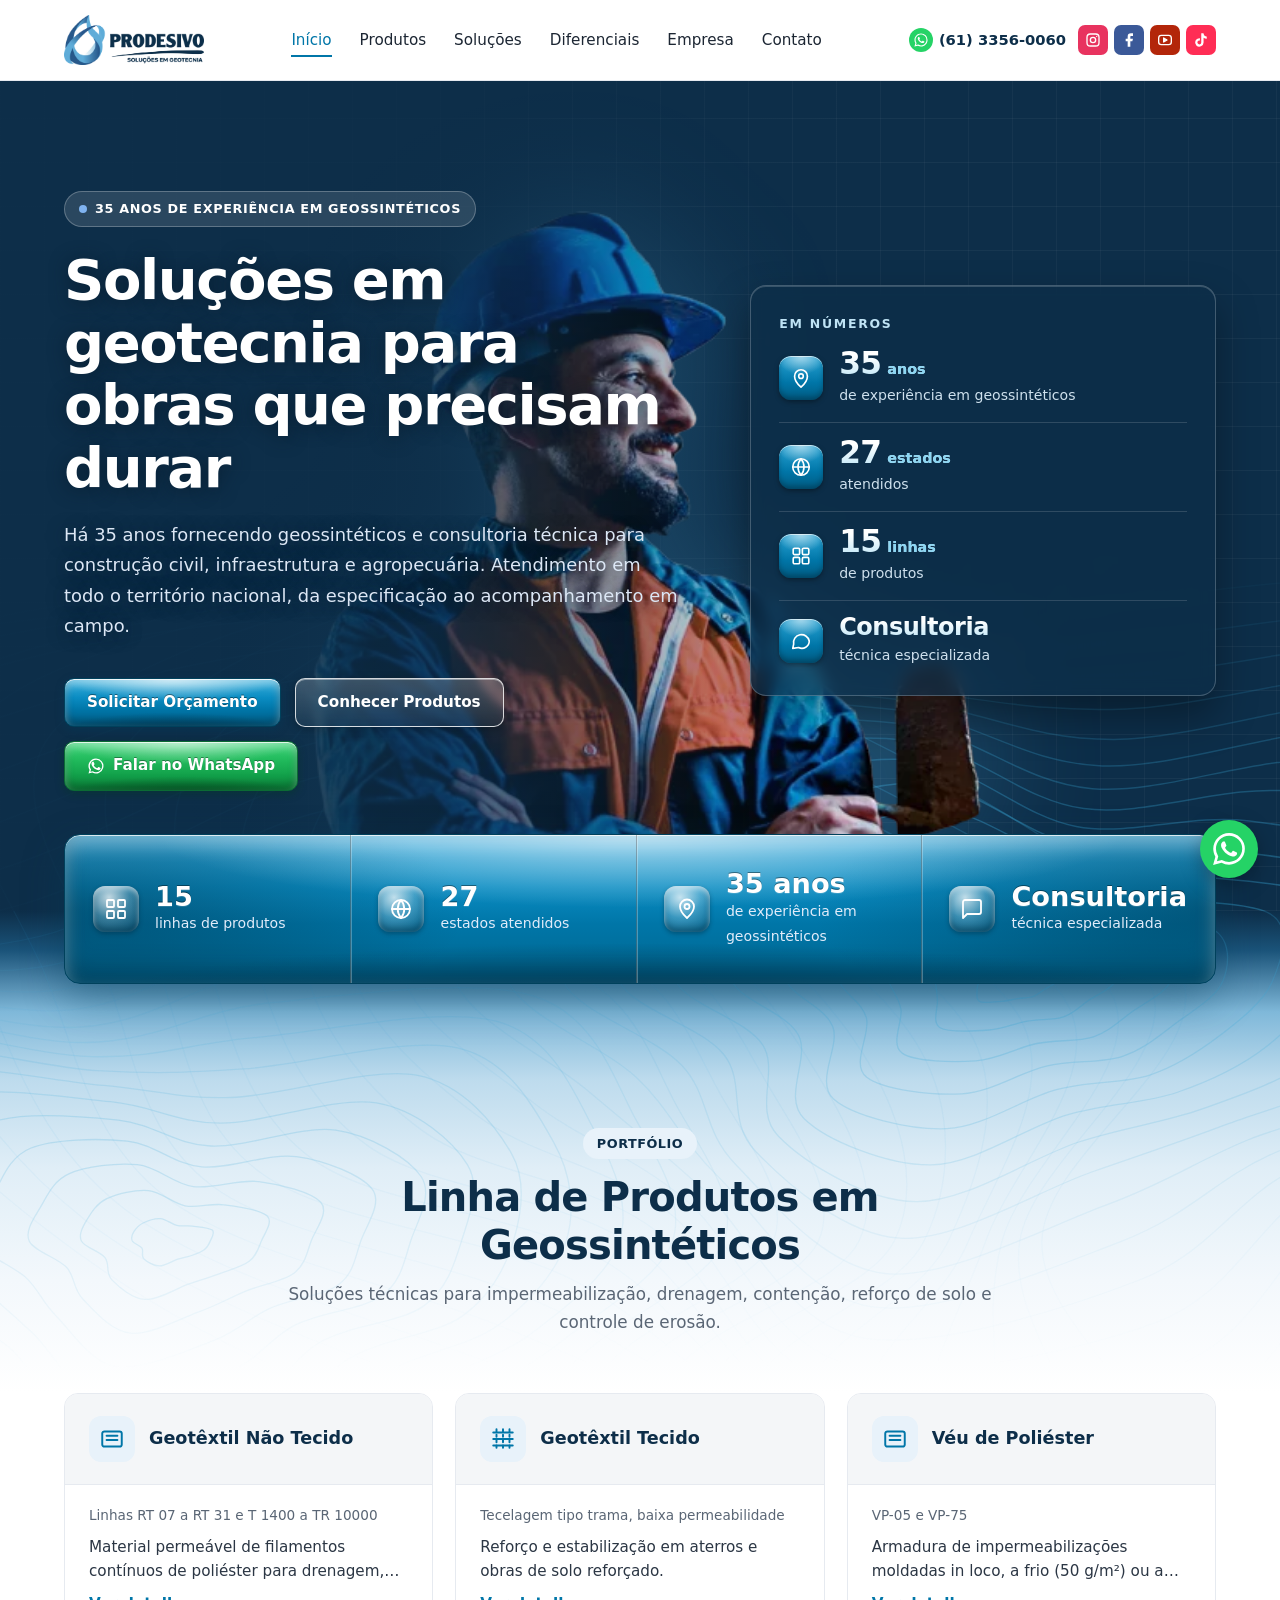
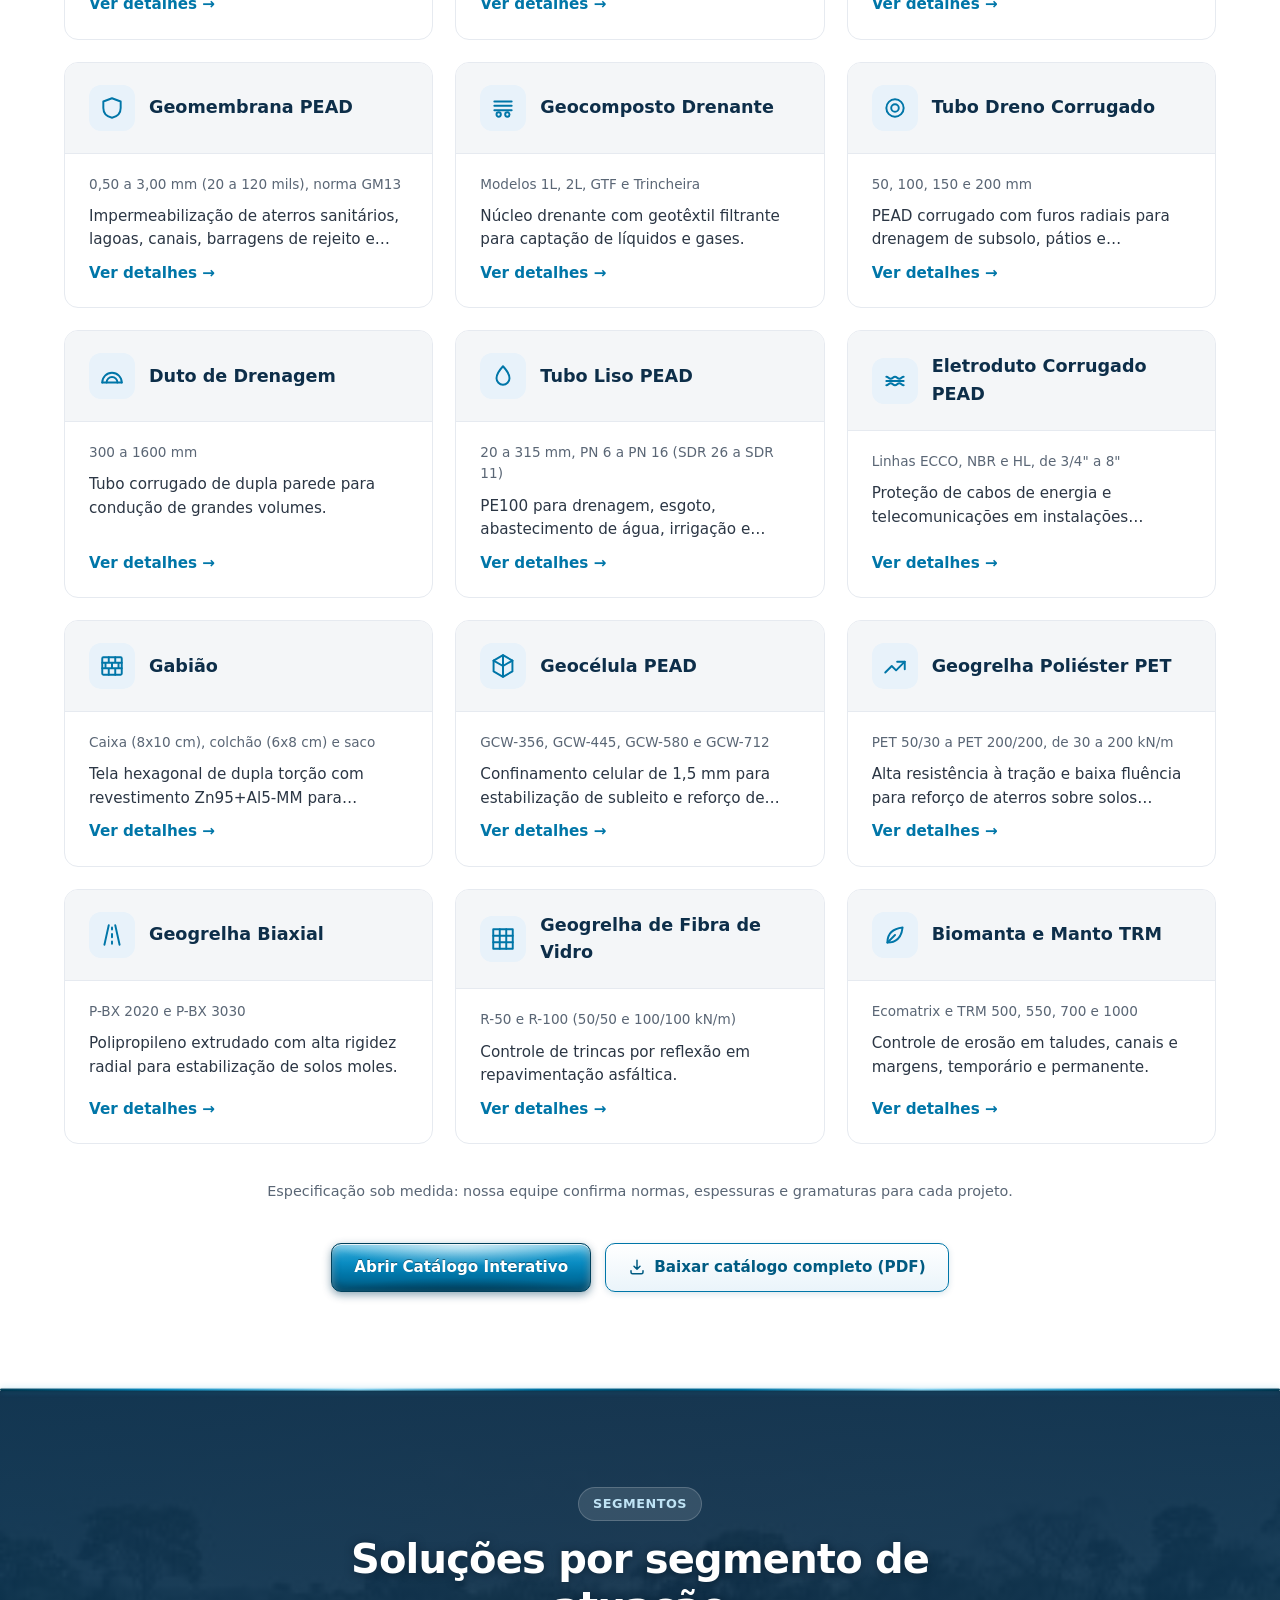
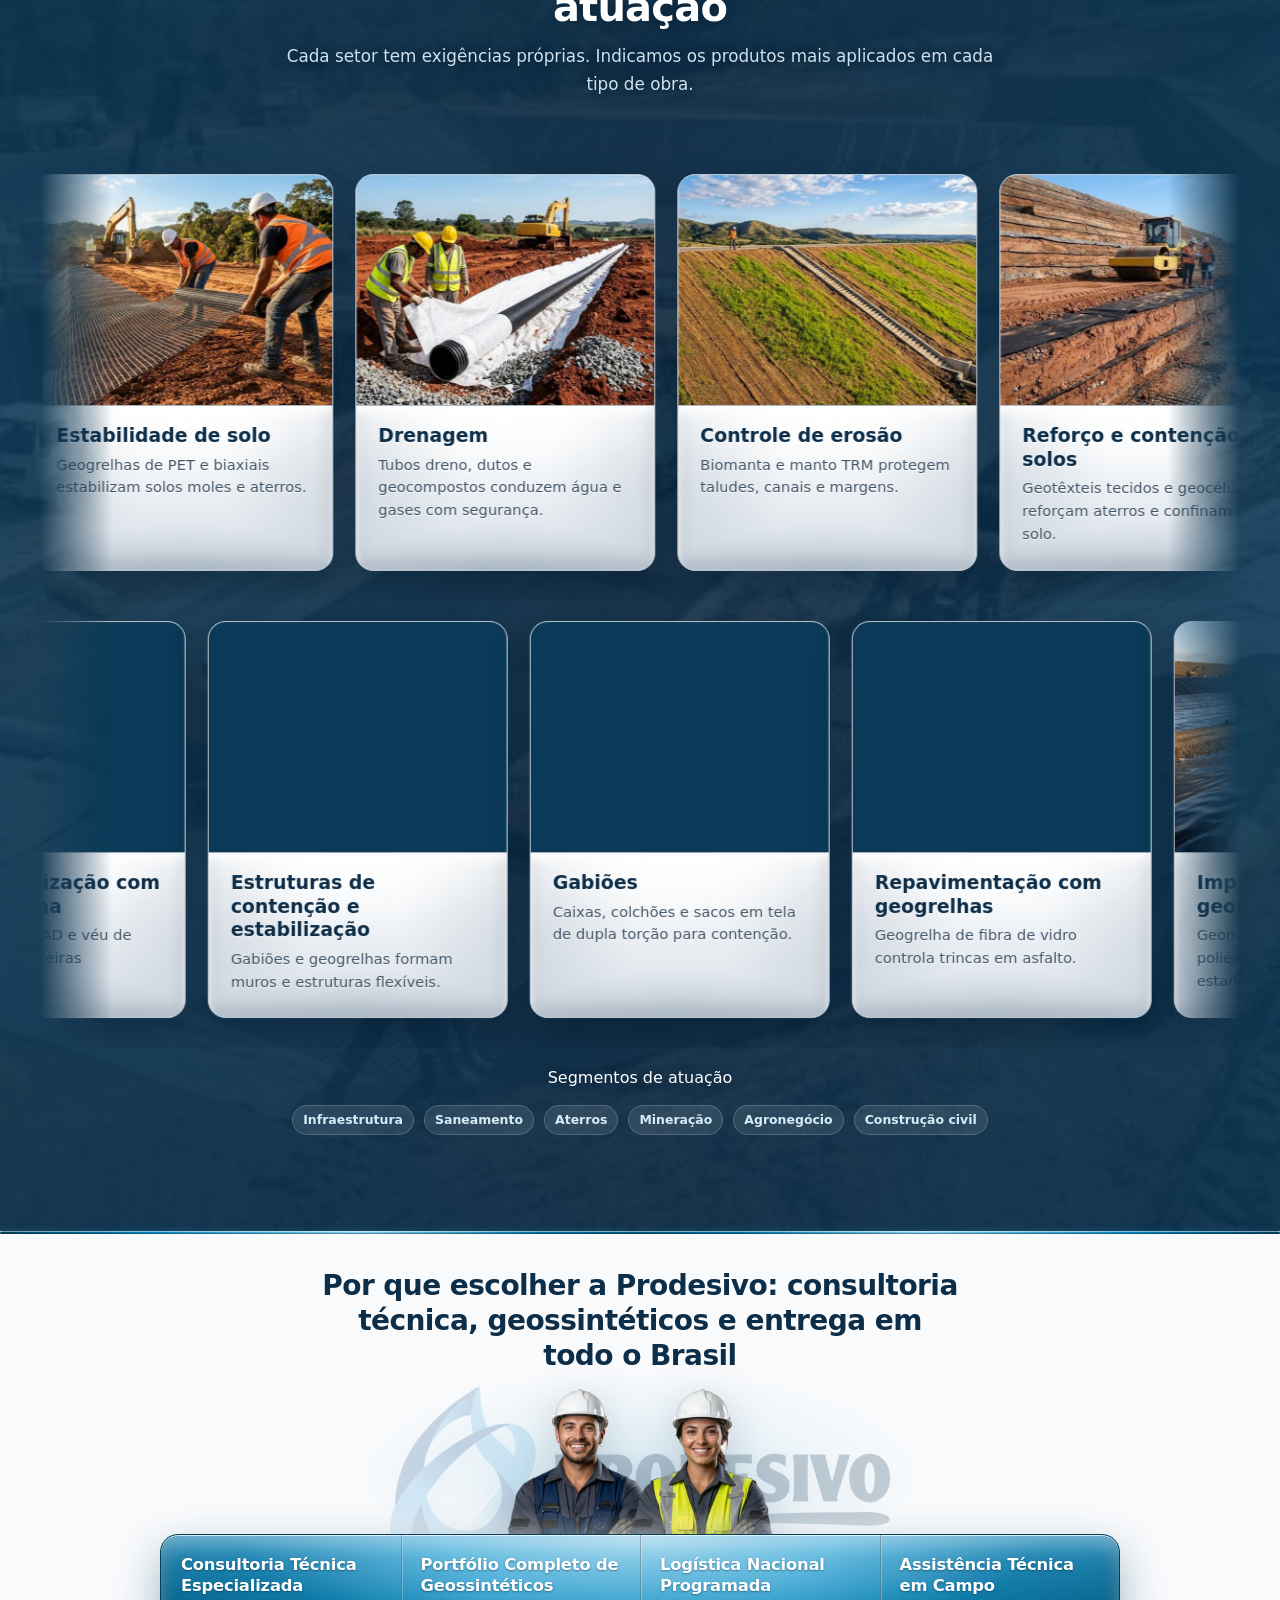
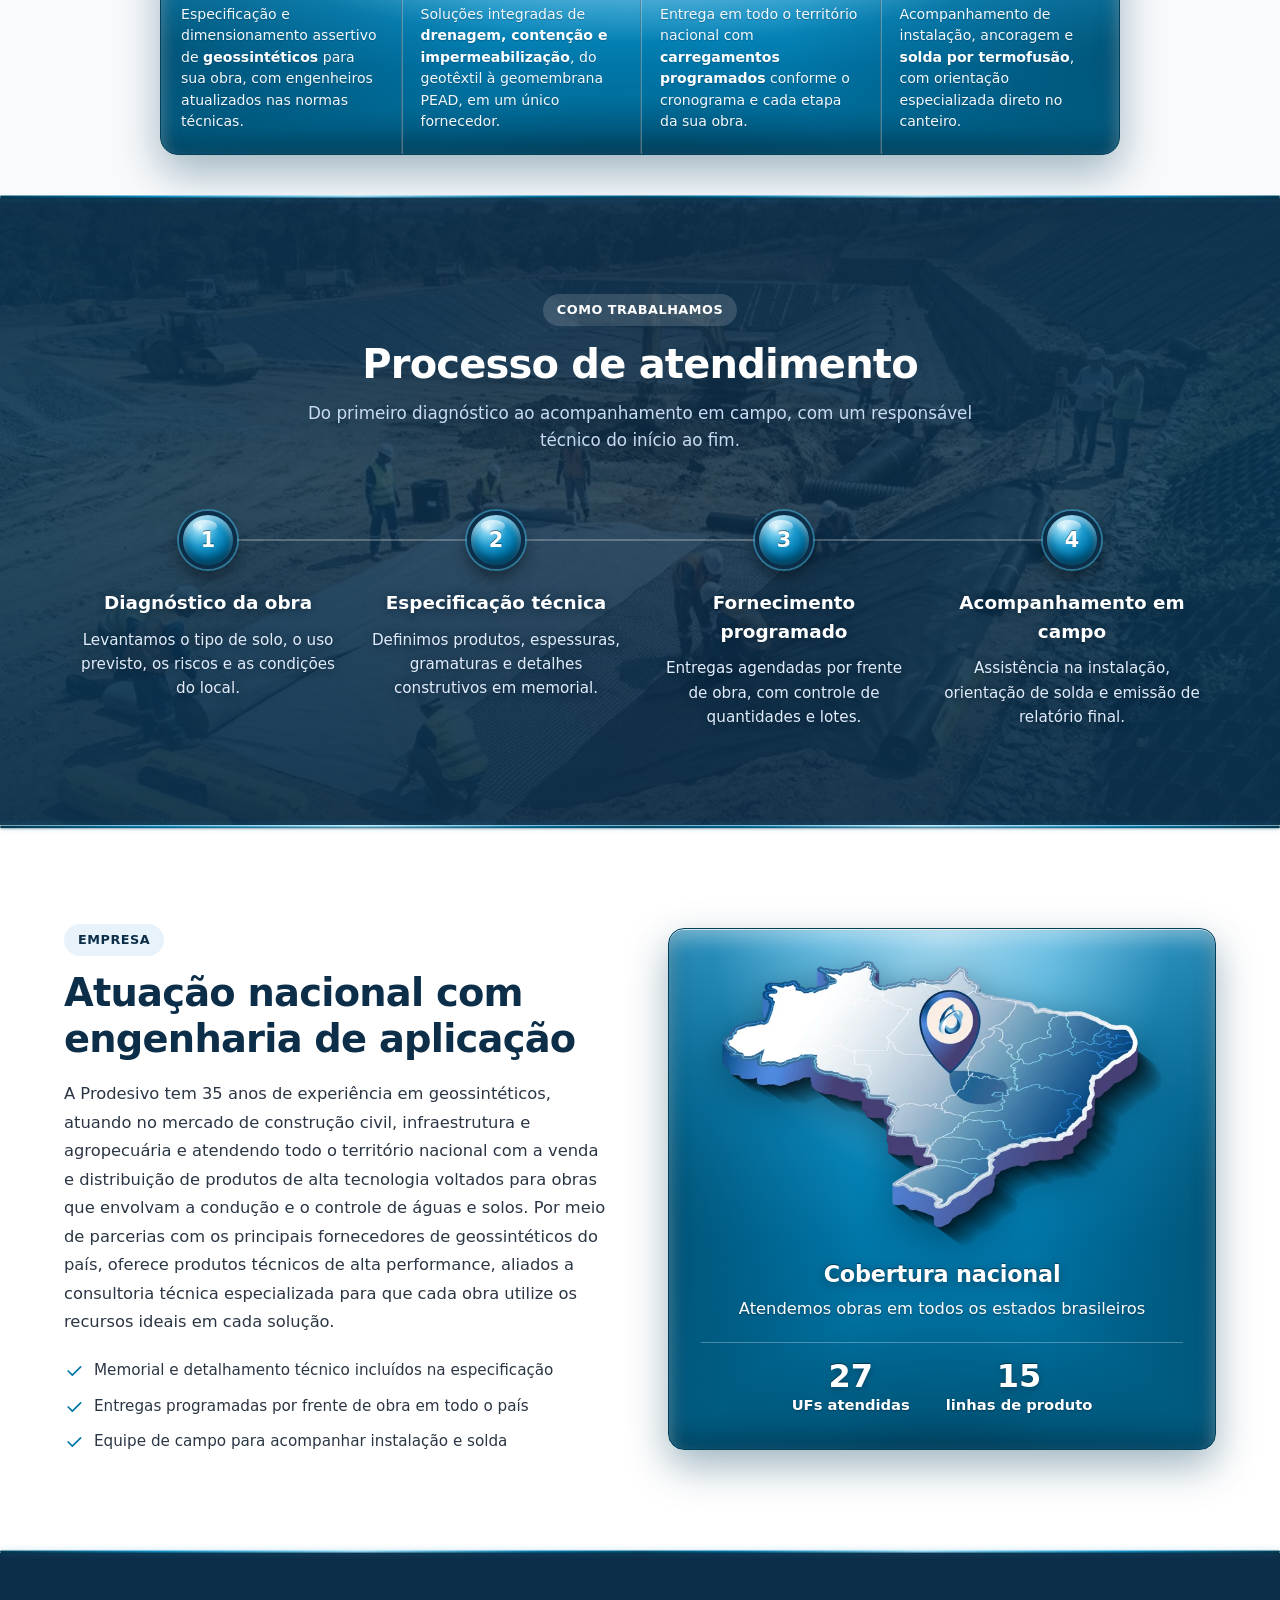
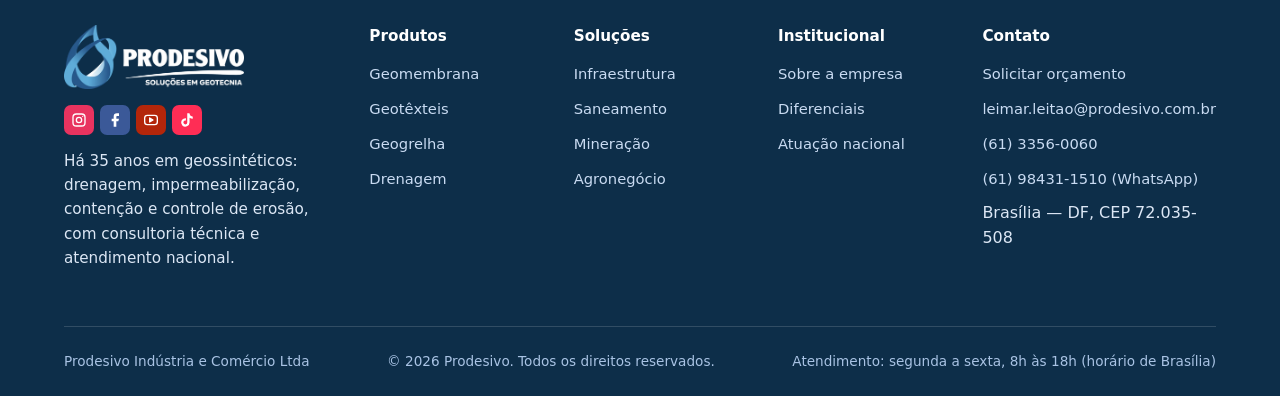
==== commit 820c3d3b: "Adiciona catalogo de produtos e atualiza secoes" ====
--- a/index.html
+++ b/index.html
@@ -131,7 +131,8 @@
     <noscript><ul><li><strong>Geotêxtil Não Tecido</strong> — Material permeável de filamentos contínuos de poliéster para drenagem, separação e proteção em obras civis.</li><li><strong>Geotêxtil Tecido</strong> — Reforço e estabilização em aterros e obras de solo reforçado.</li><li><strong>Véu de Poliéster</strong> — Armadura de impermeabilizações moldadas in loco, a frio (50 g/m²) ou a quente (75 g/m²).</li><li><strong>Geomembrana PEAD</strong> — Impermeabilização de aterros sanitários, lagoas, canais, barragens de rejeito e bacias.</li><li><strong>Geocomposto Drenante</strong> — Núcleo drenante com geotêxtil filtrante para captação de líquidos e gases.</li><li><strong>Tubo Dreno Corrugado</strong> — PEAD corrugado com furos radiais para drenagem de subsolo, pátios e estacionamentos.</li><li><strong>Duto de Drenagem</strong> — Tubo corrugado de dupla parede para condução de grandes volumes.</li><li><strong>Tubo Liso PEAD</strong> — PE100 para drenagem, esgoto, abastecimento de água, irrigação e transporte de chorume.</li><li><strong>Eletroduto Corrugado PEAD</strong> — Proteção de cabos de energia e telecomunicações em instalações subterrâneas.</li><li><strong>Gabião</strong> — Tela hexagonal de dupla torção com revestimento Zn95+Al5-MM para contenção de encostas.</li><li><strong>Geocélula PEAD</strong> — Confinamento celular de 1,5 mm para estabilização de subleito e reforço de pavimento.</li><li><strong>Geogrelha Poliéster PET</strong> — Alta resistência à tração e baixa fluência para reforço de aterros sobre solos moles.</li><li><strong>Geogrelha Biaxial</strong> — Polipropileno extrudado com alta rigidez radial para estabilização de solos moles.</li><li><strong>Geogrelha de Fibra de Vidro</strong> — Controle de trincas por reflexão em repavimentação asfáltica.</li><li><strong>Biomanta e Manto TRM</strong> — Controle de erosão em taludes, canais e margens, temporário e permanente.</li></ul></noscript>
     <p class="products-foot">Especificação sob medida: nossa equipe confirma normas, espessuras e gramaturas para cada projeto.</p>
   </div>
-  <div class="wrap" style="text-align:center;margin-top:40px">
+  <div class="wrap" style="text-align:center;margin-top:40px;display:flex;flex-wrap:wrap;justify-content:center;gap:14px;">
+    <a class="btn-pg btn-primary" href="catalogo.html">Abrir Catálogo Interativo</a>
     <a class="btn-pg btn-outline-dark" href="https://www.prodesivo.com.br/wp-content/uploads/2024/12/CATALOGO-DE-PRODUTOS-PRODESIVO-SITE.pdf" target="_blank" rel="noopener"><svg viewBox="0 0 24 24" fill="none" stroke="currentColor" stroke-width="2" stroke-linecap="round" stroke-linejoin="round" aria-hidden="true"><path d="M12 3v12m0 0l-4-4m4 4l4-4M4 17v2a2 2 0 0 0 2 2h12a2 2 0 0 0 2-2v-2"/></svg> Baixar catálogo completo (PDF)</a>
   </div>
 </section>
--- a/css/style.css
+++ b/css/style.css
@@ -942,4 +942,47 @@
   box-shadow: inset 0 6px 10px rgba(255,255,255,.9), inset 0 -10px 16px rgba(110,125,140,.28), inset 0 1px 0 #fff; }
 .sol-body::after { background: linear-gradient(105deg, transparent, rgba(255,255,255,.9), transparent); }
 .sol-card h3 { color: #0D2E49; text-shadow: 0 1px 0 rgba(255,255,255,.9); }
-.sol-card p { color: #435668; text-shadow: 0 1px 0 rgba(255,255,255,.7); }+.sol-card p { color: #435668; text-shadow: 0 1px 0 rgba(255,255,255,.7); }
+/* ===== Soluções por segmento: foto de obra com véu azulado (mesmo estilo do Processo de atendimento) ===== */
+#solucoes { isolation: isolate; background: #0D2E49; }
+#solucoes::before { content: ""; position: absolute; inset: 0; z-index: -2; pointer-events: none;
+  background: url("../assets/img/bg/solucoes-obra.jpg") center / cover no-repeat; filter: saturate(.55) contrast(1.05); opacity: .5; }
+#solucoes::after { content: ""; position: absolute; inset: 0; z-index: -1; pointer-events: none;
+  background:
+    linear-gradient(180deg, rgba(13,46,73,.9) 0%, rgba(13,46,73,.62) 45%, rgba(13,46,73,.86) 100%),
+    linear-gradient(90deg, rgba(0,118,168,.35), rgba(13,46,73,.15) 50%, rgba(0,118,168,.35)); }
+#solucoes .wrap { position: relative; }
+#solucoes .section-head h2, #solucoes .section-head p, #solucoes .sol-list h3 { text-shadow: 0 1px 8px rgba(8,28,46,.7); }
+/* ===== Card "Cobertura nacional": efeito metalizado (azul-gelo/prata, convexo) ===== */
+.map-panel { position: relative; overflow: hidden; border: 1px solid #9fb6c8;
+  background:
+    radial-gradient(ellipse 70% 55% at 50% 0%, rgba(255,255,255,.95) 0%, rgba(255,255,255,0) 72%),
+    radial-gradient(ellipse 80% 60% at 50% 120%, rgba(90,125,155,.45) 0%, rgba(90,125,155,0) 70%),
+    radial-gradient(ellipse 35% 90% at 0% 50%, rgba(120,150,175,.28) 0%, rgba(120,150,175,0) 100%),
+    radial-gradient(ellipse 35% 90% at 100% 50%, rgba(120,150,175,.28) 0%, rgba(120,150,175,0) 100%),
+    linear-gradient(180deg, #f6fafd 0%, #e3eef7 40%, #cddfec 75%, #b9d0e2 100%);
+  box-shadow: inset 0 8px 14px rgba(255,255,255,.9), inset 0 -12px 18px rgba(70,105,135,.28), inset 0 1px 0 #fff, 0 14px 32px rgba(13,46,73,.18); }
+.map-panel::after { content: ""; position: absolute; top: 0; left: -70%; width: 40%; height: 100%; pointer-events: none;
+  background: linear-gradient(105deg, transparent, rgba(255,255,255,.75), transparent); transform: skewX(-18deg); transition: left .9s ease; }
+.map-panel:hover::after { left: 130%; }
+.map-panel > * { position: relative; z-index: 1; }
+.map-panel h3 { color: #0D2E49; text-shadow: 0 1px 0 rgba(255,255,255,.9); }
+.map-panel p, .map-stats div { color: #3d5266; text-shadow: 0 1px 0 rgba(255,255,255,.7); }
+.map-stats strong { color: #0D2E49; }
+@media (prefers-reduced-motion: reduce) { .map-panel::after { display: none; } }
+/* ===== Card "Cobertura nacional": azul metalizado (igual à faixa de números) + texto legível ===== */
+.map-panel { border: 1px solid #00415c;
+  background:
+    radial-gradient(ellipse 60% 70% at 50% 0%, rgba(255,255,255,.55) 0%, rgba(255,255,255,0) 70%),
+    radial-gradient(ellipse 70% 60% at 50% 115%, rgba(0,35,55,.55) 0%, rgba(0,35,55,0) 70%),
+    radial-gradient(ellipse 35% 90% at 0% 50%, rgba(0,40,60,.45) 0%, rgba(0,40,60,0) 100%),
+    radial-gradient(ellipse 35% 90% at 100% 50%, rgba(0,40,60,.45) 0%, rgba(0,40,60,0) 100%),
+    linear-gradient(180deg, #38a9db 0%, #0a8cc2 35%, #0076A8 60%, #00668f 100%);
+  box-shadow: inset 0 10px 18px rgba(255,255,255,.35), inset 0 -14px 22px rgba(0,40,60,.4), inset 0 1px 0 rgba(255,255,255,.8), 0 16px 40px rgba(0,60,90,.38); }
+.map-panel::after { background: linear-gradient(105deg, transparent, rgba(255,255,255,.35), transparent); }
+.map-panel img { filter: drop-shadow(0 10px 18px rgba(0,30,50,.45)); }
+.map-panel h3 { color: #fff; font-size: 1.4rem; font-weight: 800; letter-spacing: -.01em; text-shadow: 0 -1px 0 rgba(0,0,0,.4), 0 2px 8px rgba(0,35,55,.5); }
+.map-panel p { color: #fff; font-size: 1.02rem; line-height: 1.5; font-weight: 500; text-shadow: 0 1px 2px rgba(0,35,55,.55); }
+.map-stats { gap: 36px; margin-top: 20px; padding-top: 16px; border-top: 1px solid rgba(255,255,255,.28); }
+.map-stats div { color: #fff; font-size: .92rem; font-weight: 600; text-shadow: 0 1px 2px rgba(0,35,55,.55); }
+.map-stats strong { color: #fff; font-size: 2rem; font-weight: 800; line-height: 1.1; text-shadow: 0 -1px 0 rgba(0,0,0,.4), 0 2px 6px rgba(0,35,55,.45); }
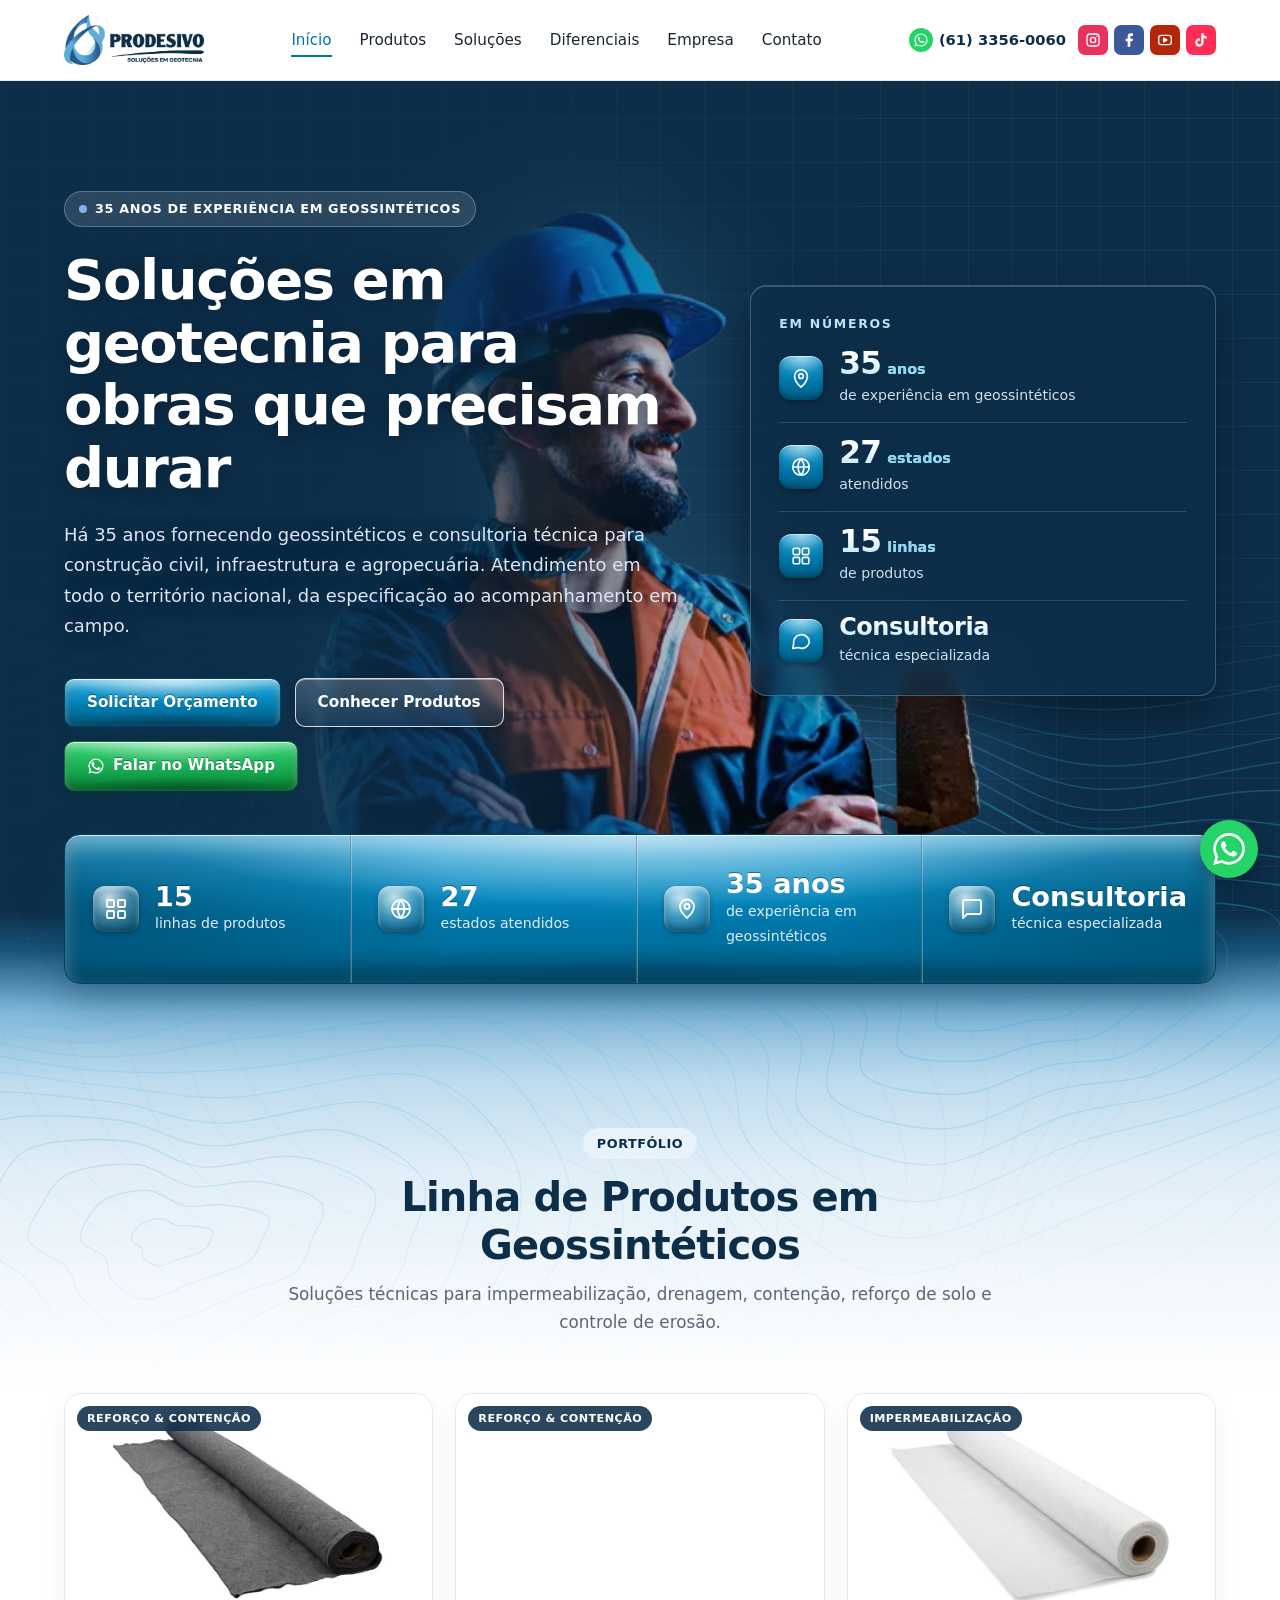
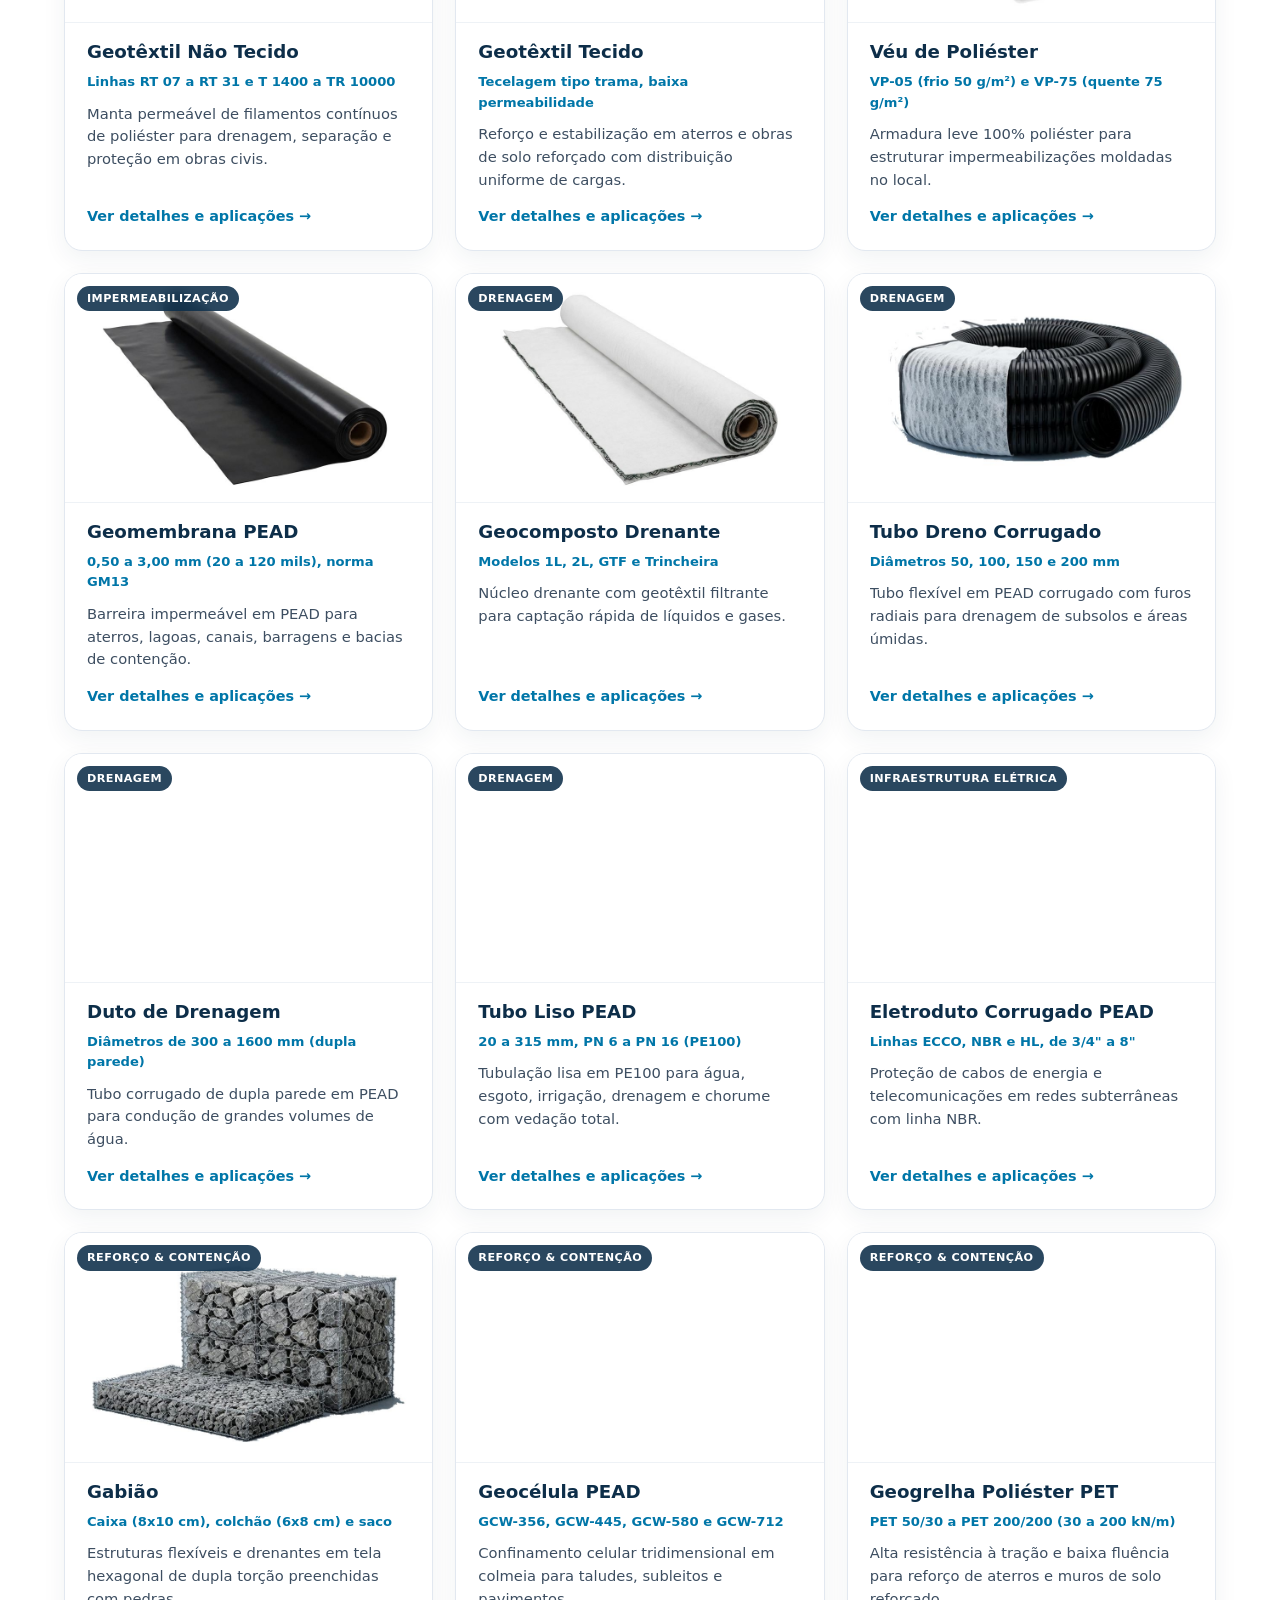
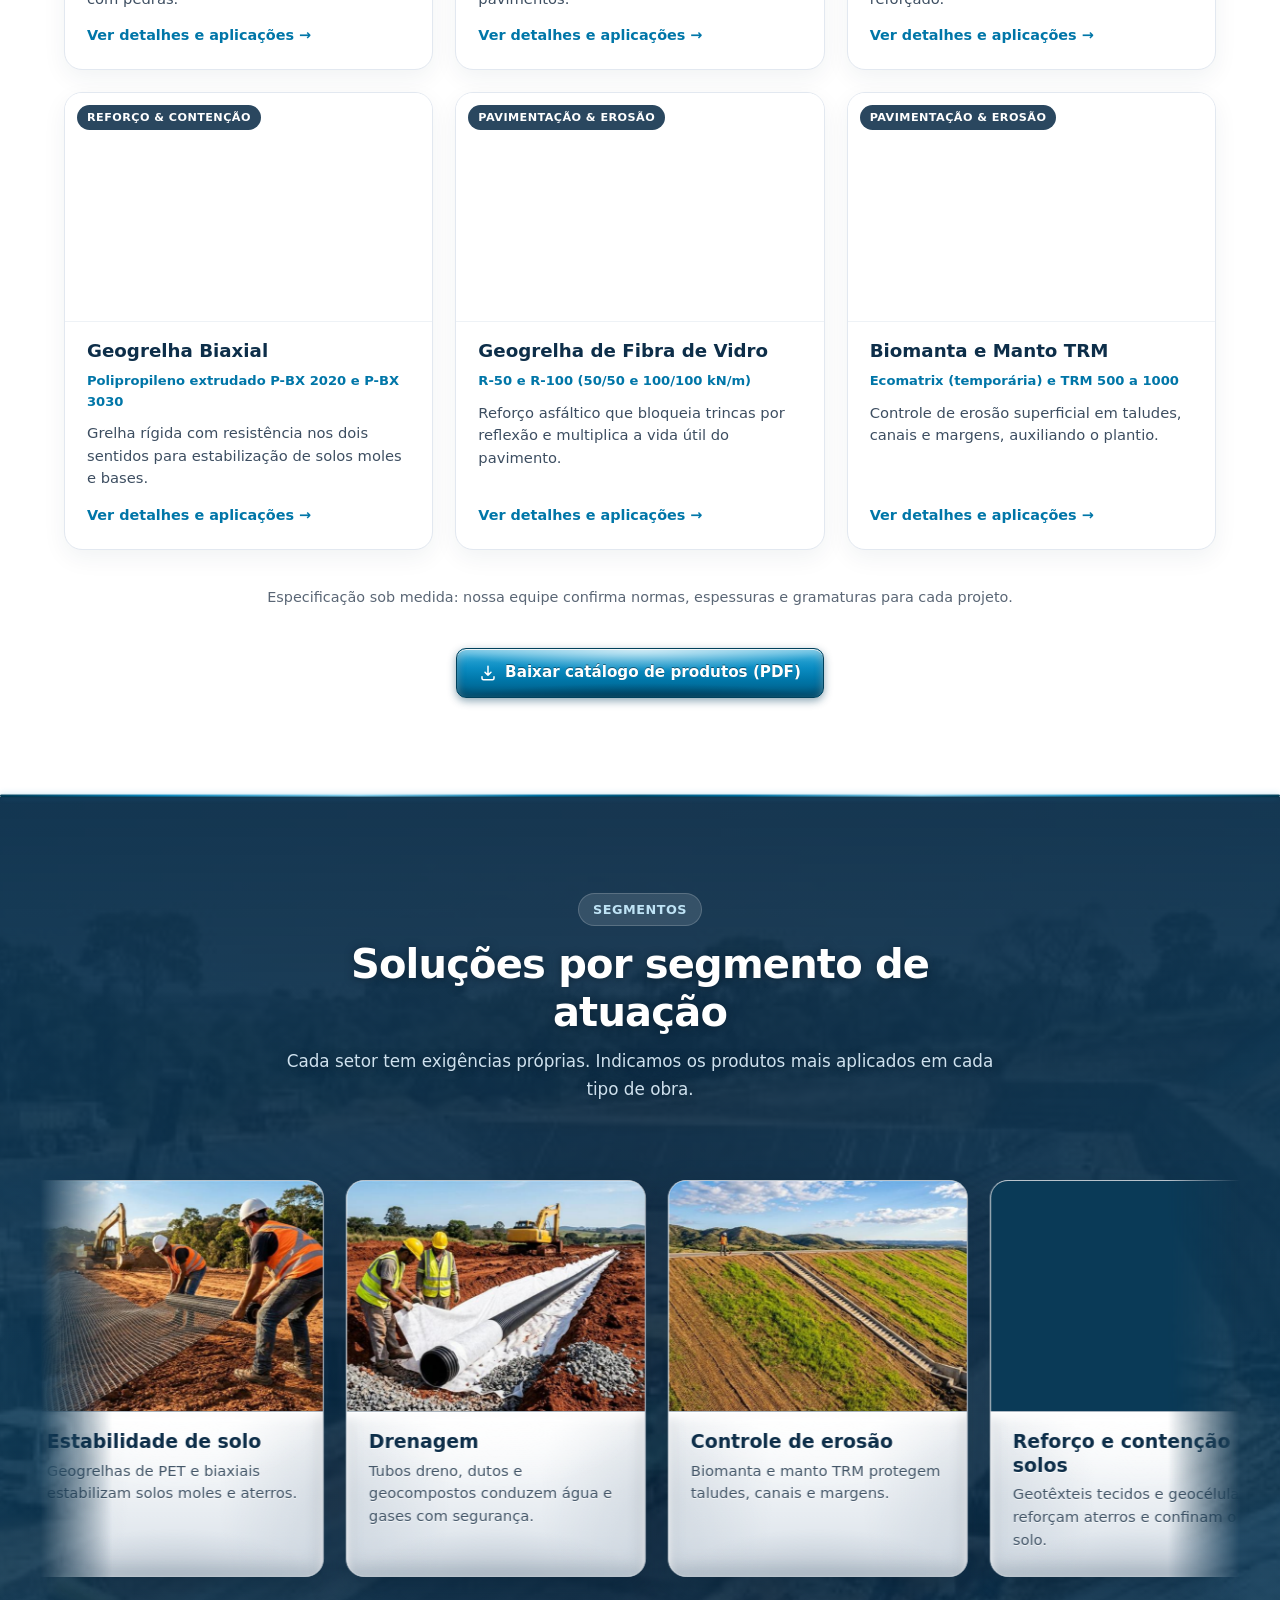
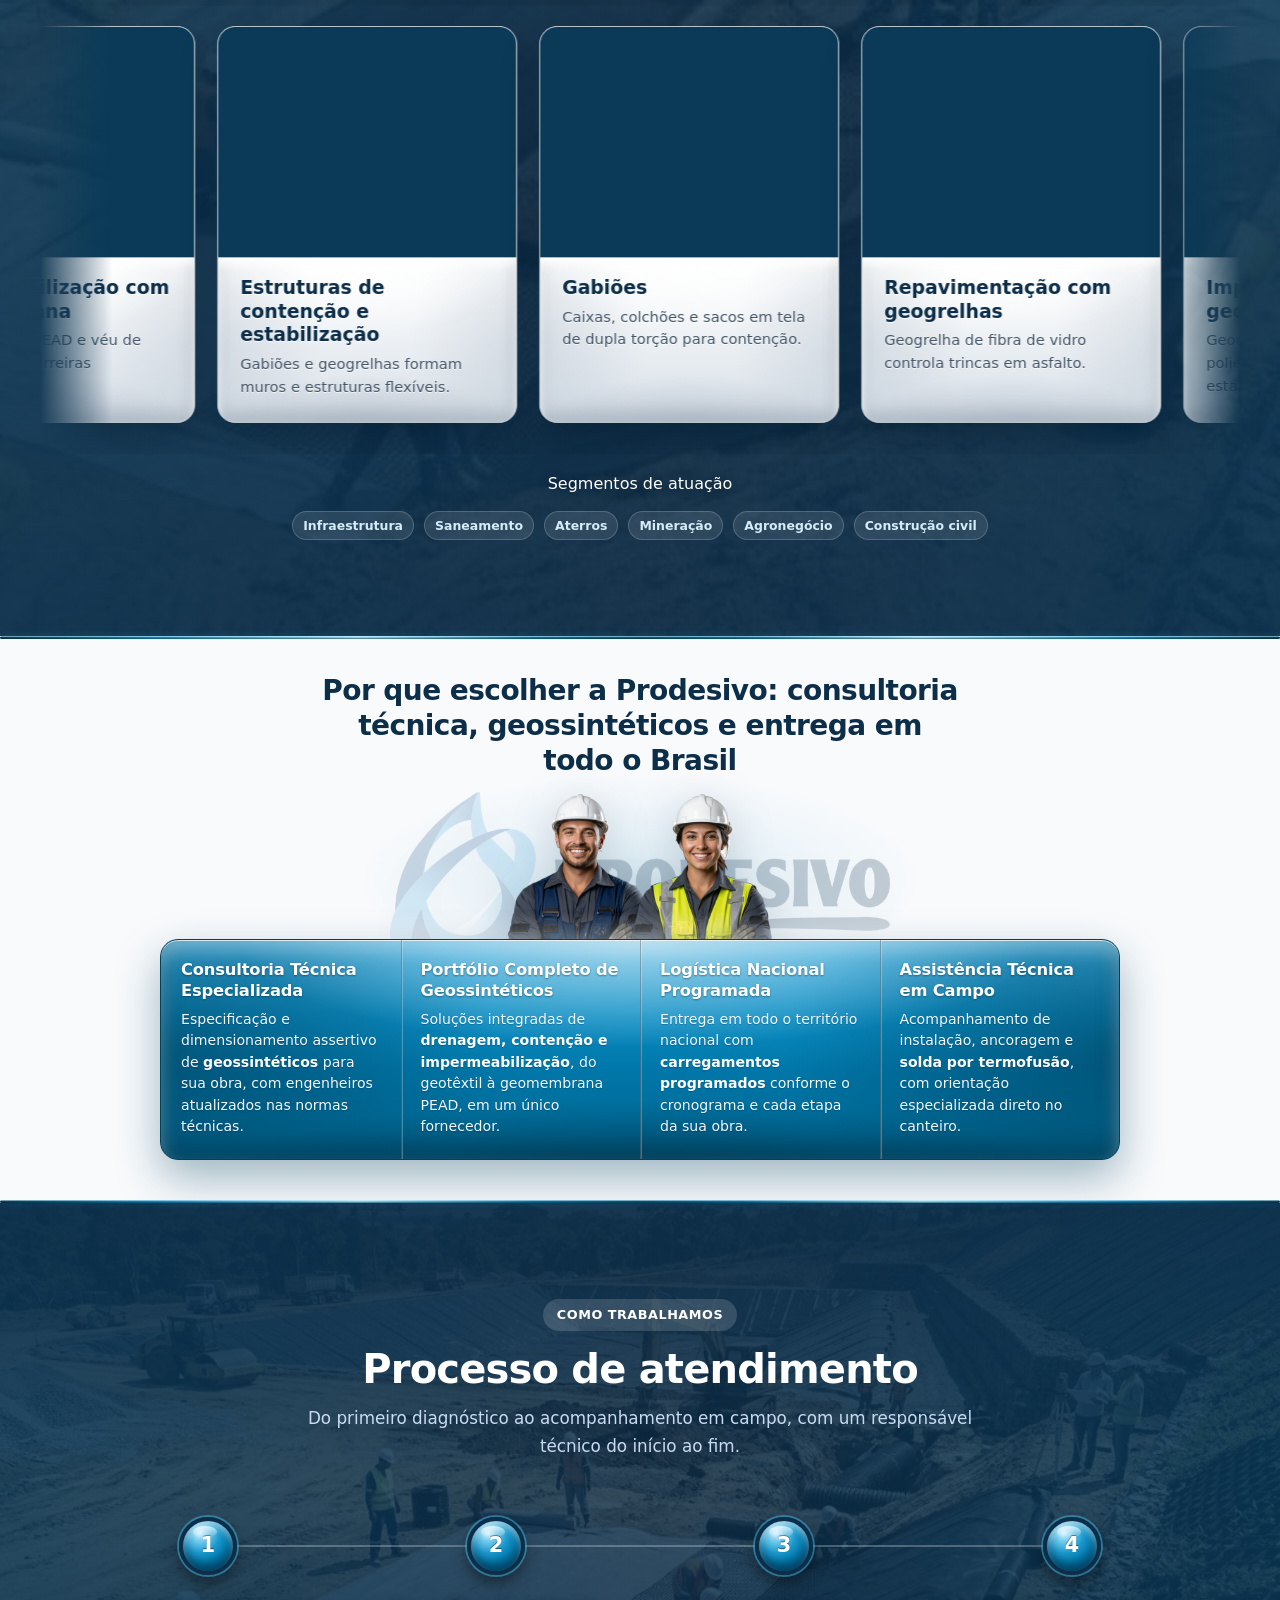
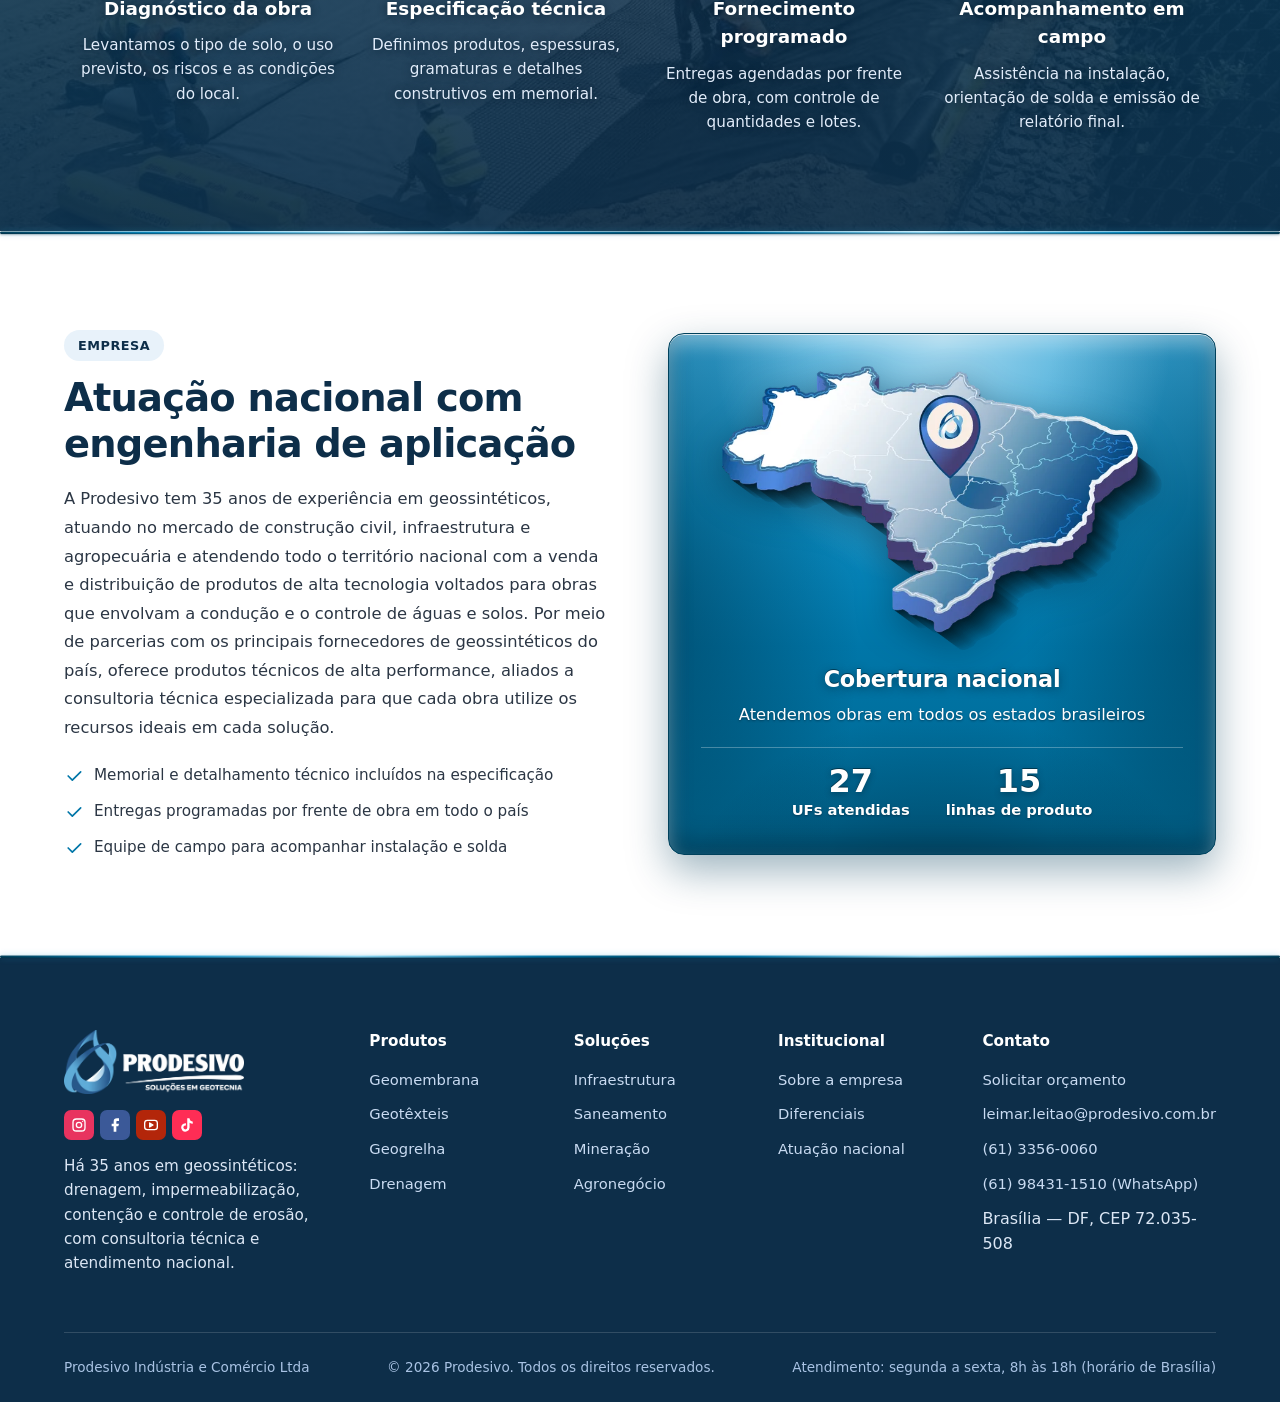
==== commit bf4bd12a: "estrutura de produtos iniciada" ====
--- a/index.html
+++ b/index.html
@@ -20,7 +20,7 @@
 <!-- Ao publicar: adicionar <link rel="canonical" href="https://SEU-DOMINIO/"> e og:url / og:image (URL absoluta) -->
 <meta name="theme-color" content="#0D2E49">
 <script type="application/ld+json">{"@context": "https://schema.org", "@type": "LocalBusiness", "name": "Prodesivo", "description": "Distribuidora e revenda técnica de geossintéticos, impermeabilização e soluções para geotecnia, com atendimento nacional.", "telephone": "+556133560060", "email": "leimar.leitao@prodesivo.com.br", "address": {"@type": "PostalAddress", "streetAddress": "CSG 08, Lote 09", "addressLocality": "Taguatinga Sul, Brasília", "addressRegion": "DF", "postalCode": "72035-508", "addressCountry": "BR"}, "openingHours": "Mo-Fr 08:00-18:00", "areaServed": "BR", "sameAs": ["https://www.instagram.com/prodesivodistribuidora/", "https://www.facebook.com/prodesivo", "https://www.youtube.com/watch?v=ndDN4buDU3E", "https://www.tiktok.com/@impermeabilizantrhodopas"], "contactPoint": [{"@type": "ContactPoint", "contactType": "customer service", "telephone": "+556133560060", "areaServed": "BR", "availableLanguage": "pt-BR"}, {"@type": "ContactPoint", "contactType": "sales", "telephone": "+5561984311510", "areaServed": "BR", "availableLanguage": "pt-BR"}], "knowsAbout": ["Geossintéticos", "Geomembrana PEAD", "Geotêxtil", "Geogrelha", "Gabiões", "Geocélula", "Drenagem", "Controle de erosão", "Consultoria técnica em geotecnia"]}</script>
-<script type="application/ld+json">{"@context": "https://schema.org", "@type": "ItemList", "name": "Linha de produtos Prodesivo", "itemListElement": [{"@type": "ListItem", "position": 1, "item": {"@type": "Product", "name": "Geotêxtil Não Tecido", "description": "Material permeável de filamentos contínuos de poliéster para drenagem, separação e proteção em obras civis.", "category": "Geossintéticos", "brand": {"@type": "Brand", "name": "Prodesivo"}}}, {"@type": "ListItem", "position": 2, "item": {"@type": "Product", "name": "Geotêxtil Tecido", "description": "Reforço e estabilização em aterros e obras de solo reforçado.", "category": "Geossintéticos", "brand": {"@type": "Brand", "name": "Prodesivo"}}}, {"@type": "ListItem", "position": 3, "item": {"@type": "Product", "name": "Véu de Poliéster", "description": "Armadura de impermeabilizações moldadas in loco, a frio (50 g/m²) ou a quente (75 g/m²).", "category": "Geossintéticos", "brand": {"@type": "Brand", "name": "Prodesivo"}}}, {"@type": "ListItem", "position": 4, "item": {"@type": "Product", "name": "Geomembrana PEAD", "description": "Impermeabilização de aterros sanitários, lagoas, canais, barragens de rejeito e bacias.", "category": "Geossintéticos", "brand": {"@type": "Brand", "name": "Prodesivo"}}}, {"@type": "ListItem", "position": 5, "item": {"@type": "Product", "name": "Geocomposto Drenante", "description": "Núcleo drenante com geotêxtil filtrante para captação de líquidos e gases.", "category": "Geossintéticos", "brand": {"@type": "Brand", "name": "Prodesivo"}}}, {"@type": "ListItem", "position": 6, "item": {"@type": "Product", "name": "Tubo Dreno Corrugado", "description": "PEAD corrugado com furos radiais para drenagem de subsolo, pátios e estacionamentos.", "category": "Geossintéticos", "brand": {"@type": "Brand", "name": "Prodesivo"}}}, {"@type": "ListItem", "position": 7, "item": {"@type": "Product", "name": "Duto de Drenagem", "description": "Tubo corrugado de dupla parede para condução de grandes volumes.", "category": "Geossintéticos", "brand": {"@type": "Brand", "name": "Prodesivo"}}}, {"@type": "ListItem", "position": 8, "item": {"@type": "Product", "name": "Tubo Liso PEAD", "description": "PE100 para drenagem, esgoto, abastecimento de água, irrigação e transporte de chorume.", "category": "Geossintéticos", "brand": {"@type": "Brand", "name": "Prodesivo"}}}, {"@type": "ListItem", "position": 9, "item": {"@type": "Product", "name": "Eletroduto Corrugado PEAD", "description": "Proteção de cabos de energia e telecomunicações em instalações subterrâneas.", "category": "Geossintéticos", "brand": {"@type": "Brand", "name": "Prodesivo"}}}, {"@type": "ListItem", "position": 10, "item": {"@type": "Product", "name": "Gabião", "description": "Tela hexagonal de dupla torção com revestimento Zn95+Al5-MM para contenção de encostas.", "category": "Geossintéticos", "brand": {"@type": "Brand", "name": "Prodesivo"}}}, {"@type": "ListItem", "position": 11, "item": {"@type": "Product", "name": "Geocélula PEAD", "description": "Confinamento celular de 1,5 mm para estabilização de subleito e reforço de pavimento.", "category": "Geossintéticos", "brand": {"@type": "Brand", "name": "Prodesivo"}}}, {"@type": "ListItem", "position": 12, "item": {"@type": "Product", "name": "Geogrelha Poliéster PET", "description": "Alta resistência à tração e baixa fluência para reforço de aterros sobre solos moles.", "category": "Geossintéticos", "brand": {"@type": "Brand", "name": "Prodesivo"}}}, {"@type": "ListItem", "position": 13, "item": {"@type": "Product", "name": "Geogrelha Biaxial", "description": "Polipropileno extrudado com alta rigidez radial para estabilização de solos moles.", "category": "Geossintéticos", "brand": {"@type": "Brand", "name": "Prodesivo"}}}, {"@type": "ListItem", "position": 14, "item": {"@type": "Product", "name": "Geogrelha de Fibra de Vidro", "description": "Controle de trincas por reflexão em repavimentação asfáltica.", "category": "Geossintéticos", "brand": {"@type": "Brand", "name": "Prodesivo"}}}, {"@type": "ListItem", "position": 15, "item": {"@type": "Product", "name": "Biomanta e Manto TRM", "description": "Controle de erosão em taludes, canais e margens, temporário e permanente.", "category": "Geossintéticos", "brand": {"@type": "Brand", "name": "Prodesivo"}}}]}</script>
+<script type="application/ld+json">{"@context": "https://schema.org", "@type": "ItemList", "name": "Linha de produtos Prodesivo", "itemListElement": [{"@type": "ListItem", "position": 1, "item": {"@type": "Product", "name": "Geotêxtil Não Tecido", "image": "assets/img/produtos/geotextil-nao-tecido.jpg", "description": "Material permeável de filamentos contínuos de poliéster para drenagem, separação e proteção em obras civis.", "category": "Geossintéticos", "brand": {"@type": "Brand", "name": "Prodesivo"}}}, {"@type": "ListItem", "position": 2, "item": {"@type": "Product", "name": "Geotêxtil Tecido", "image": "assets/img/produtos/geotextil-tecido.jpg", "description": "Reforço e estabilização em aterros e obras de solo reforçado.", "category": "Geossintéticos", "brand": {"@type": "Brand", "name": "Prodesivo"}}}, {"@type": "ListItem", "position": 3, "item": {"@type": "Product", "name": "Véu de Poliéster", "image": "assets/img/produtos/veu-poliester.jpg", "description": "Armadura de impermeabilizações moldadas in loco, a frio (50 g/m²) ou a quente (75 g/m²).", "category": "Geossintéticos", "brand": {"@type": "Brand", "name": "Prodesivo"}}}, {"@type": "ListItem", "position": 4, "item": {"@type": "Product", "name": "Geomembrana PEAD", "image": "assets/img/produtos/geomembrana-pead.jpg", "description": "Impermeabilização de aterros sanitários, lagoas, canais, barragens de rejeito e bacias.", "category": "Geossintéticos", "brand": {"@type": "Brand", "name": "Prodesivo"}}}, {"@type": "ListItem", "position": 5, "item": {"@type": "Product", "name": "Geocomposto Drenante", "image": "assets/img/produtos/geocomposto-drenante.jpg", "description": "Núcleo drenante com geotêxtil filtrante para captação de líquidos e gases.", "category": "Geossintéticos", "brand": {"@type": "Brand", "name": "Prodesivo"}}}, {"@type": "ListItem", "position": 6, "item": {"@type": "Product", "name": "Tubo Dreno Corrugado", "image": "assets/img/produtos/tubo-dreno-corrugado.jpg", "description": "PEAD corrugado com furos radiais para drenagem de subsolo, pátios e estacionamentos.", "category": "Geossintéticos", "brand": {"@type": "Brand", "name": "Prodesivo"}}}, {"@type": "ListItem", "position": 7, "item": {"@type": "Product", "name": "Duto de Drenagem", "image": "assets/img/produtos/duto-drenagem.jpg", "description": "Tubo corrugado de dupla parede para condução de grandes volumes.", "category": "Geossintéticos", "brand": {"@type": "Brand", "name": "Prodesivo"}}}, {"@type": "ListItem", "position": 8, "item": {"@type": "Product", "name": "Tubo Liso PEAD", "image": "assets/img/produtos/tubo-liso-pead.jpg", "description": "PE100 para drenagem, esgoto, abastecimento de água, irrigação e transporte de chorume.", "category": "Geossintéticos", "brand": {"@type": "Brand", "name": "Prodesivo"}}}, {"@type": "ListItem", "position": 9, "item": {"@type": "Product", "name": "Eletroduto Corrugado PEAD", "image": "assets/img/produtos/eletroduto-corrugado.jpg", "description": "Proteção de cabos de energia e telecomunicações em instalações subterrâneas.", "category": "Geossintéticos", "brand": {"@type": "Brand", "name": "Prodesivo"}}}, {"@type": "ListItem", "position": 10, "item": {"@type": "Product", "name": "Gabião", "image": "assets/img/produtos/gabiao.jpg", "description": "Tela hexagonal de dupla torção com revestimento Zn95+Al5-MM para contenção de encostas.", "category": "Geossintéticos", "brand": {"@type": "Brand", "name": "Prodesivo"}}}, {"@type": "ListItem", "position": 11, "item": {"@type": "Product", "name": "Geocélula PEAD", "image": "assets/img/produtos/geocelula-pead.jpg", "description": "Confinamento celular de 1,5 mm para estabilização de subleito e reforço de pavimento.", "category": "Geossintéticos", "brand": {"@type": "Brand", "name": "Prodesivo"}}}, {"@type": "ListItem", "position": 12, "item": {"@type": "Product", "name": "Geogrelha Poliéster PET", "image": "assets/img/produtos/geogrelha-poliester-pet.jpg", "description": "Alta resistência à tração e baixa fluência para reforço de aterros sobre solos moles.", "category": "Geossintéticos", "brand": {"@type": "Brand", "name": "Prodesivo"}}}, {"@type": "ListItem", "position": 13, "item": {"@type": "Product", "name": "Geogrelha Biaxial", "image": "assets/img/produtos/geogrelha-biaxial.jpg", "description": "Polipropileno extrudado com alta rigidez radial para estabilização de solos moles.", "category": "Geossintéticos", "brand": {"@type": "Brand", "name": "Prodesivo"}}}, {"@type": "ListItem", "position": 14, "item": {"@type": "Product", "name": "Geogrelha de Fibra de Vidro", "image": "assets/img/produtos/geogrelha-fibra-de-vidro.jpg", "description": "Controle de trincas por reflexão em repavimentação asfáltica.", "category": "Geossintéticos", "brand": {"@type": "Brand", "name": "Prodesivo"}}}, {"@type": "ListItem", "position": 15, "item": {"@type": "Product", "name": "Biomanta e Manto TRM", "image": "assets/img/produtos/biomanta-trm.jpg", "description": "Controle de erosão em taludes, canais e margens, temporário e permanente.", "category": "Geossintéticos", "brand": {"@type": "Brand", "name": "Prodesivo"}}}]}</script>
 <script type="application/ld+json">{"@context":"https://schema.org","@type":"ItemList","name":"Diferenciais Prodesivo","itemListElement":[{"@type":"ListItem","position":1,"item":{"@type":"Service","name":"Consultoria Técnica Especializada em Geossintéticos","serviceType":"Consultoria técnica","description":"Especificação e dimensionamento de geossintéticos para obras, com engenheiros atualizados nas normas técnicas.","areaServed":"BR","provider":{"@type":"LocalBusiness","name":"Prodesivo"}}},{"@type":"ListItem","position":2,"item":{"@type":"Service","name":"Portfólio Completo de Geossintéticos","serviceType":"Fornecimento de geossintéticos","description":"15 linhas de produtos para drenagem, contenção e impermeabilização em um único fornecedor.","areaServed":"BR","provider":{"@type":"LocalBusiness","name":"Prodesivo"}}},{"@type":"ListItem","position":3,"item":{"@type":"Service","name":"Logística Nacional Programada","serviceType":"Logística e entrega","description":"Entrega em todo o território nacional com carregamentos programados conforme o cronograma da obra.","areaServed":"BR","provider":{"@type":"LocalBusiness","name":"Prodesivo"}}},{"@type":"ListItem","position":4,"item":{"@type":"Service","name":"Assistência Técnica em Campo","serviceType":"Assistência técnica","description":"Acompanhamento de instalação, ancoragem e solda por termofusão, com orientação no canteiro.","areaServed":"BR","provider":{"@type":"LocalBusiness","name":"Prodesivo"}}}]}</script>
 <link rel="icon" type="image/png" href="assets/img/favicon.png">
 <link rel="stylesheet" href="css/shell.css">
@@ -131,9 +131,8 @@
     <noscript><ul><li><strong>Geotêxtil Não Tecido</strong> — Material permeável de filamentos contínuos de poliéster para drenagem, separação e proteção em obras civis.</li><li><strong>Geotêxtil Tecido</strong> — Reforço e estabilização em aterros e obras de solo reforçado.</li><li><strong>Véu de Poliéster</strong> — Armadura de impermeabilizações moldadas in loco, a frio (50 g/m²) ou a quente (75 g/m²).</li><li><strong>Geomembrana PEAD</strong> — Impermeabilização de aterros sanitários, lagoas, canais, barragens de rejeito e bacias.</li><li><strong>Geocomposto Drenante</strong> — Núcleo drenante com geotêxtil filtrante para captação de líquidos e gases.</li><li><strong>Tubo Dreno Corrugado</strong> — PEAD corrugado com furos radiais para drenagem de subsolo, pátios e estacionamentos.</li><li><strong>Duto de Drenagem</strong> — Tubo corrugado de dupla parede para condução de grandes volumes.</li><li><strong>Tubo Liso PEAD</strong> — PE100 para drenagem, esgoto, abastecimento de água, irrigação e transporte de chorume.</li><li><strong>Eletroduto Corrugado PEAD</strong> — Proteção de cabos de energia e telecomunicações em instalações subterrâneas.</li><li><strong>Gabião</strong> — Tela hexagonal de dupla torção com revestimento Zn95+Al5-MM para contenção de encostas.</li><li><strong>Geocélula PEAD</strong> — Confinamento celular de 1,5 mm para estabilização de subleito e reforço de pavimento.</li><li><strong>Geogrelha Poliéster PET</strong> — Alta resistência à tração e baixa fluência para reforço de aterros sobre solos moles.</li><li><strong>Geogrelha Biaxial</strong> — Polipropileno extrudado com alta rigidez radial para estabilização de solos moles.</li><li><strong>Geogrelha de Fibra de Vidro</strong> — Controle de trincas por reflexão em repavimentação asfáltica.</li><li><strong>Biomanta e Manto TRM</strong> — Controle de erosão em taludes, canais e margens, temporário e permanente.</li></ul></noscript>
     <p class="products-foot">Especificação sob medida: nossa equipe confirma normas, espessuras e gramaturas para cada projeto.</p>
   </div>
-  <div class="wrap" style="text-align:center;margin-top:40px;display:flex;flex-wrap:wrap;justify-content:center;gap:14px;">
-    <a class="btn-pg btn-primary" href="catalogo.html">Abrir Catálogo Interativo</a>
-    <a class="btn-pg btn-outline-dark" href="https://www.prodesivo.com.br/wp-content/uploads/2024/12/CATALOGO-DE-PRODUTOS-PRODESIVO-SITE.pdf" target="_blank" rel="noopener"><svg viewBox="0 0 24 24" fill="none" stroke="currentColor" stroke-width="2" stroke-linecap="round" stroke-linejoin="round" aria-hidden="true"><path d="M12 3v12m0 0l-4-4m4 4l4-4M4 17v2a2 2 0 0 0 2 2h12a2 2 0 0 0 2-2v-2"/></svg> Baixar catálogo completo (PDF)</a>
+  <div class="wrap" style="text-align:center;margin-top:40px">
+    <a class="btn-pg btn-primary" href="assets/catalogo-produtos-prodesivo.pdf" target="_blank" rel="noopener"><svg viewBox="0 0 24 24" fill="none" stroke="currentColor" stroke-width="2" stroke-linecap="round" stroke-linejoin="round" aria-hidden="true"><path d="M12 3v12m0 0l-4-4m4 4l4-4M4 17v2a2 2 0 0 0 2 2h12a2 2 0 0 0 2-2v-2"/></svg> Baixar catálogo de produtos (PDF)</a>
   </div>
 </section>
 <div class="metal-line" aria-hidden="true"></div>
@@ -360,16 +359,42 @@
 
 <dialog class="pg-modal" id="productModal" aria-labelledby="modalTitle">
   <div class="modal-head">
-    <div>
+    <div class="modal-head-info">
+      <div class="modal-brand-row">
+        <img class="modal-brand-logo" src="assets/img/logo-prodesivo-header.webp" alt="Prodesivo — Soluções em Geotecnia" width="800" height="286" decoding="async">
+        <span class="modal-cat-pill" id="modalCat"></span>
+      </div>
       <h3 id="modalTitle"></h3>
       <p id="modalSpec"></p>
     </div>
-    <button class="modal-close" aria-label="Fechar detalhes" data-dialog-close>×</button>
+    <button type="button" class="modal-close" aria-label="Fechar detalhes" data-dialog-close>×</button>
   </div>
   <div class="modal-body" id="modalBody"></div>
   <div class="modal-foot">
-    <button class="btn-pg btn-ghost" data-dialog-close>Fechar</button>
-    <a href="#contato" class="btn-pg btn-primary" data-dialog-close>Solicitar orçamento</a>
+    <div class="modal-foot-brand">
+      <img class="modal-foot-logo" src="assets/img/logo-prodesivo-header.webp" alt="Prodesivo" width="800" height="286" decoding="async">
+      <span>Solicite orçamento deste produto:</span>
+    </div>
+    <div class="modal-foot-actions">
+      <a class="modal-cta modal-cta-gmail" id="modalGmail" href="#" target="_blank" rel="noopener">
+        <span class="modal-cta-icon gmail-icon" aria-hidden="true">
+          <svg viewBox="0 0 48 48" width="22" height="22">
+            <path fill="#4285F4" d="M6 39h8V22.3L4 14.8V37c0 1.1.9 2 2 2z"/>
+            <path fill="#34A853" d="M34 39h8c1.1 0 2-.9 2-2V14.8l-10 7.5V39z"/>
+            <path fill="#FBBC04" d="M34 11.8v10.5l10-7.5v-4c0-2.5-2.8-3.9-4.8-2.4L34 11.8z"/>
+            <path fill="#EA4335" d="M14 22.3V11.8l10 7.5 10-7.5v10.5L24 29.8 14 22.3z"/>
+            <path fill="#C5221F" d="M4 10.8v4l10 7.5V11.8L8.8 8.4C6.8 6.9 4 8.3 4 10.8z"/>
+          </svg>
+        </span>
+        <span>Enviar por Gmail</span>
+      </a>
+      <a class="modal-cta modal-cta-wa" id="modalWa" href="#" target="_blank" rel="noopener">
+        <span class="modal-cta-icon wa-icon" aria-hidden="true">
+          <img src="assets/img/icon-whatsapp.svg" alt="" width="22" height="22" decoding="async">
+        </span>
+        <span>Solicitar por WhatsApp</span>
+      </a>
+    </div>
   </div>
 </dialog>
 
--- a/css/style.css
+++ b/css/style.css
@@ -985,4 +985,264 @@
 .map-panel p { color: #fff; font-size: 1.02rem; line-height: 1.5; font-weight: 500; text-shadow: 0 1px 2px rgba(0,35,55,.55); }
 .map-stats { gap: 36px; margin-top: 20px; padding-top: 16px; border-top: 1px solid rgba(255,255,255,.28); }
 .map-stats div { color: #fff; font-size: .92rem; font-weight: 600; text-shadow: 0 1px 2px rgba(0,35,55,.55); }
-.map-stats strong { color: #fff; font-size: 2rem; font-weight: 800; line-height: 1.1; text-shadow: 0 -1px 0 rgba(0,0,0,.4), 0 2px 6px rgba(0,35,55,.45); }+.map-stats strong { color: #fff; font-size: 2rem; font-weight: 800; line-height: 1.1; text-shadow: 0 -1px 0 rgba(0,0,0,.4), 0 2px 6px rgba(0,35,55,.45); }
+
+/* ===== Cards de Produtos com Foto em Fundo Branco e Modal Centralizado Prodesivo ===== */
+.product-card {
+  cursor: pointer;
+  border-radius: 18px;
+  border: 1px solid #E2E8F0;
+  background: #fff;
+  box-shadow: 0 8px 24px rgba(13,46,73,.06);
+  transition: border-color .25s ease, transform .25s ease, box-shadow .25s ease;
+}
+.product-card:hover, .product-card:focus-visible {
+  border-color: var(--azul-2);
+  transform: translateY(-5px);
+  box-shadow: 0 20px 42px rgba(13,46,73,.14);
+}
+.product-card:focus-visible { outline: 3px solid #7FB3F0; outline-offset: 2px; }
+.product-media {
+  position: relative;
+  aspect-ratio: 16 / 10;
+  background: #fff;
+  overflow: hidden;
+  border-bottom: 1px solid #EEF2F6;
+}
+.product-media img {
+  display: block;
+  width: 100%;
+  height: 100%;
+  object-fit: contain;
+  padding: 8px;
+  background: #fff;
+  transition: transform .45s cubic-bezier(.22,1,.36,1);
+}
+.product-card:hover .product-media img { transform: scale(1.04); }
+.product-cat {
+  position: absolute;
+  top: 12px;
+  left: 12px;
+  padding: 4px 10px;
+  border-radius: 999px;
+  background: rgba(13,46,73,.88);
+  color: #fff;
+  font-size: .7rem;
+  font-weight: 700;
+  letter-spacing: .04em;
+  text-transform: uppercase;
+  backdrop-filter: blur(6px);
+}
+.product-body { padding: 18px 22px 22px; gap: 8px; }
+.product-body h3 { margin: 0; font-size: 1.14rem; font-weight: 800; color: var(--azul); line-height: 1.25; }
+.product-spec { font-size: .82rem; color: var(--azul-2); font-weight: 600; margin: 0; }
+.product-desc { font-size: .92rem; line-height: 1.55; color: #3D4E61; margin: 2px 0 6px; -webkit-line-clamp: 3; }
+.product-link { display: inline-flex; align-items: center; gap: 4px; font-weight: 700; font-size: .9rem; color: var(--azul-2); }
+.product-card:hover .product-link { text-decoration: underline; }
+
+/* Modal centralizado ampliado com foto, aplicações, benefícios, logo e CTAs Gmail/WhatsApp */
+dialog.pg-modal {
+  position: fixed;
+  inset: 0;
+  margin: auto;
+  width: min(820px, calc(100% - 28px));
+  max-height: calc(100dvh - 32px);
+  border: 1px solid rgba(13,46,73,.14);
+  border-radius: 22px;
+  padding: 0;
+  background: #fff;
+  box-shadow: 0 32px 84px rgba(13,46,73,.38);
+  overflow: hidden;
+  display: none;
+  flex-direction: column;
+}
+dialog.pg-modal[open] { display: flex; animation: modalIn .22s cubic-bezier(.22,1,.36,1); }
+@keyframes modalIn { from { opacity: 0; transform: translateY(10px) scale(.98); } to { opacity: 1; transform: none; } }
+dialog.pg-modal::backdrop { background: rgba(9, 28, 46, .68); backdrop-filter: blur(5px); }
+
+.modal-head {
+  background: linear-gradient(180deg, #F8FAFC 0%, #EFF4F9 100%);
+  padding: 18px 24px;
+  border-bottom: 1px solid var(--cinza-2);
+  display: flex;
+  justify-content: space-between;
+  align-items: flex-start;
+  gap: 16px;
+}
+.modal-head-info { flex: 1; min-width: 0; }
+.modal-brand-row { display: flex; flex-wrap: wrap; align-items: center; gap: 12px; margin-bottom: 10px; }
+.modal-brand-logo { height: 28px; width: auto; aspect-ratio: 800 / 286; object-fit: contain; display: block; }
+.modal-cat-pill {
+  display: inline-block;
+  padding: 3px 10px;
+  border-radius: 999px;
+  background: var(--azul-suave);
+  color: var(--azul-2);
+  font-size: .72rem;
+  font-weight: 800;
+  letter-spacing: .05em;
+  text-transform: uppercase;
+}
+.modal-head h3 { margin: 0; color: var(--azul); font-size: clamp(1.25rem, 2.2vw, 1.55rem); font-weight: 800; line-height: 1.2; }
+.modal-head p { margin: 4px 0 0; color: var(--cinza-texto); font-size: .88rem; font-weight: 500; }
+.modal-close {
+  flex-shrink: 0;
+  width: 38px;
+  height: 38px;
+  border-radius: 10px;
+  background: #fff;
+  border: 1px solid var(--cinza-2);
+  color: var(--azul);
+  font-size: 1.35rem;
+  line-height: 1;
+  cursor: pointer;
+  display: grid;
+  place-items: center;
+  transition: background .18s ease, border-color .18s ease;
+}
+.modal-close:hover { background: var(--azul-suave); border-color: var(--azul-2); }
+
+.modal-body {
+  padding: 22px 24px;
+  overflow-y: auto;
+  display: flex;
+  flex-direction: column;
+  gap: 18px;
+}
+.modal-showcase {
+  display: grid;
+  grid-template-columns: 1fr 1.15fr;
+  gap: 20px;
+  align-items: center;
+}
+.modal-media {
+  background: #fff;
+  border: 1px solid #E6ECF2;
+  border-radius: 14px;
+  overflow: hidden;
+  aspect-ratio: 16 / 10;
+  display: grid;
+  place-items: center;
+  padding: 8px;
+}
+.modal-media img { width: 100%; height: 100%; object-fit: contain; display: block; }
+.modal-overview { display: flex; flex-direction: column; gap: 12px; }
+.modal-section p { margin: 0; font-size: .92rem; line-height: 1.6; color: #2B3644; }
+.modal-label {
+  display: block;
+  font-size: .72rem;
+  font-weight: 800;
+  letter-spacing: .06em;
+  text-transform: uppercase;
+  color: var(--azul-2);
+  margin-bottom: 5px;
+}
+.modal-panels {
+  display: grid;
+  grid-template-columns: 1fr 1fr;
+  gap: 14px;
+}
+.modal-panel {
+  background: #F8FAFC;
+  border: 1px solid #E6ECF2;
+  border-radius: 14px;
+  padding: 14px 16px;
+}
+.modal-app-tags { display: flex; flex-wrap: wrap; gap: 6px; margin-top: 6px; }
+.modal-app-tag {
+  font-size: .78rem;
+  font-weight: 600;
+  color: var(--azul);
+  background: var(--azul-suave);
+  padding: 4px 10px;
+  border-radius: 999px;
+}
+.modal-benefits {
+  list-style: none;
+  margin: 6px 0 0;
+  padding: 0;
+  display: grid;
+  gap: 7px;
+}
+.modal-benefits li {
+  display: flex;
+  align-items: flex-start;
+  gap: 8px;
+  font-size: .86rem;
+  line-height: 1.45;
+  color: #2B3644;
+}
+.modal-benefits svg {
+  width: 17px;
+  height: 17px;
+  flex-shrink: 0;
+  stroke: #0e9f50;
+  fill: none;
+  stroke-width: 2.3;
+  stroke-linecap: round;
+  stroke-linejoin: round;
+  margin-top: 2px;
+}
+
+.modal-foot {
+  background: #F4F7FA;
+  border-top: 1px solid var(--cinza-2);
+  padding: 14px 24px;
+  display: flex;
+  flex-wrap: wrap;
+  align-items: center;
+  justify-content: space-between;
+  gap: 14px;
+}
+.modal-foot-brand { display: flex; align-items: center; gap: 12px; }
+.modal-foot-logo { height: 32px; width: auto; aspect-ratio: 800 / 286; object-fit: contain; display: block; }
+.modal-foot-brand span { font-size: .86rem; font-weight: 700; color: var(--azul); }
+.modal-foot-actions { display: flex; flex-wrap: wrap; gap: 10px; }
+.modal-cta {
+  display: inline-flex;
+  align-items: center;
+  gap: 8px;
+  padding: 10px 16px;
+  border-radius: 11px;
+  text-decoration: none;
+  font-size: .88rem;
+  font-weight: 700;
+  transition: transform .18s ease, box-shadow .18s ease, filter .18s ease;
+}
+.modal-cta-icon { width: 22px; height: 22px; display: grid; place-items: center; flex-shrink: 0; }
+.modal-cta-icon svg, .modal-cta-icon img { width: 20px; height: 20px; display: block; object-fit: contain; }
+.modal-cta-gmail {
+  background: #fff;
+  color: #B91C1C;
+  border: 1px solid rgba(234,67,53,.35);
+  box-shadow: 0 3px 10px rgba(234,67,53,.1);
+}
+.modal-cta-gmail:hover {
+  transform: translateY(-2px);
+  background: #FFF5F5;
+  border-color: rgba(234,67,53,.6);
+  box-shadow: 0 8px 18px rgba(234,67,53,.18);
+}
+.modal-cta-wa {
+  background: linear-gradient(180deg, #25D366 0%, #128C4A 100%);
+  color: #fff;
+  border: 1px solid #0b6b34;
+  box-shadow: 0 4px 12px rgba(18,140,74,.28);
+}
+.modal-cta-wa:hover {
+  transform: translateY(-2px);
+  filter: brightness(1.06);
+  box-shadow: 0 8px 20px rgba(18,140,74,.36);
+}
+
+@media (max-width: 720px) {
+  .modal-showcase, .modal-panels { grid-template-columns: 1fr; }
+  .modal-foot { flex-direction: column; align-items: stretch; }
+  .modal-foot-brand { justify-content: center; }
+  .modal-foot-actions { display: grid; grid-template-columns: 1fr; }
+  .modal-cta { justify-content: center; }
+}
+@media (prefers-reduced-motion: reduce) {
+  dialog.pg-modal[open] { animation: none; }
+  .product-card, .product-media img, .modal-cta { transition: none; }
+}
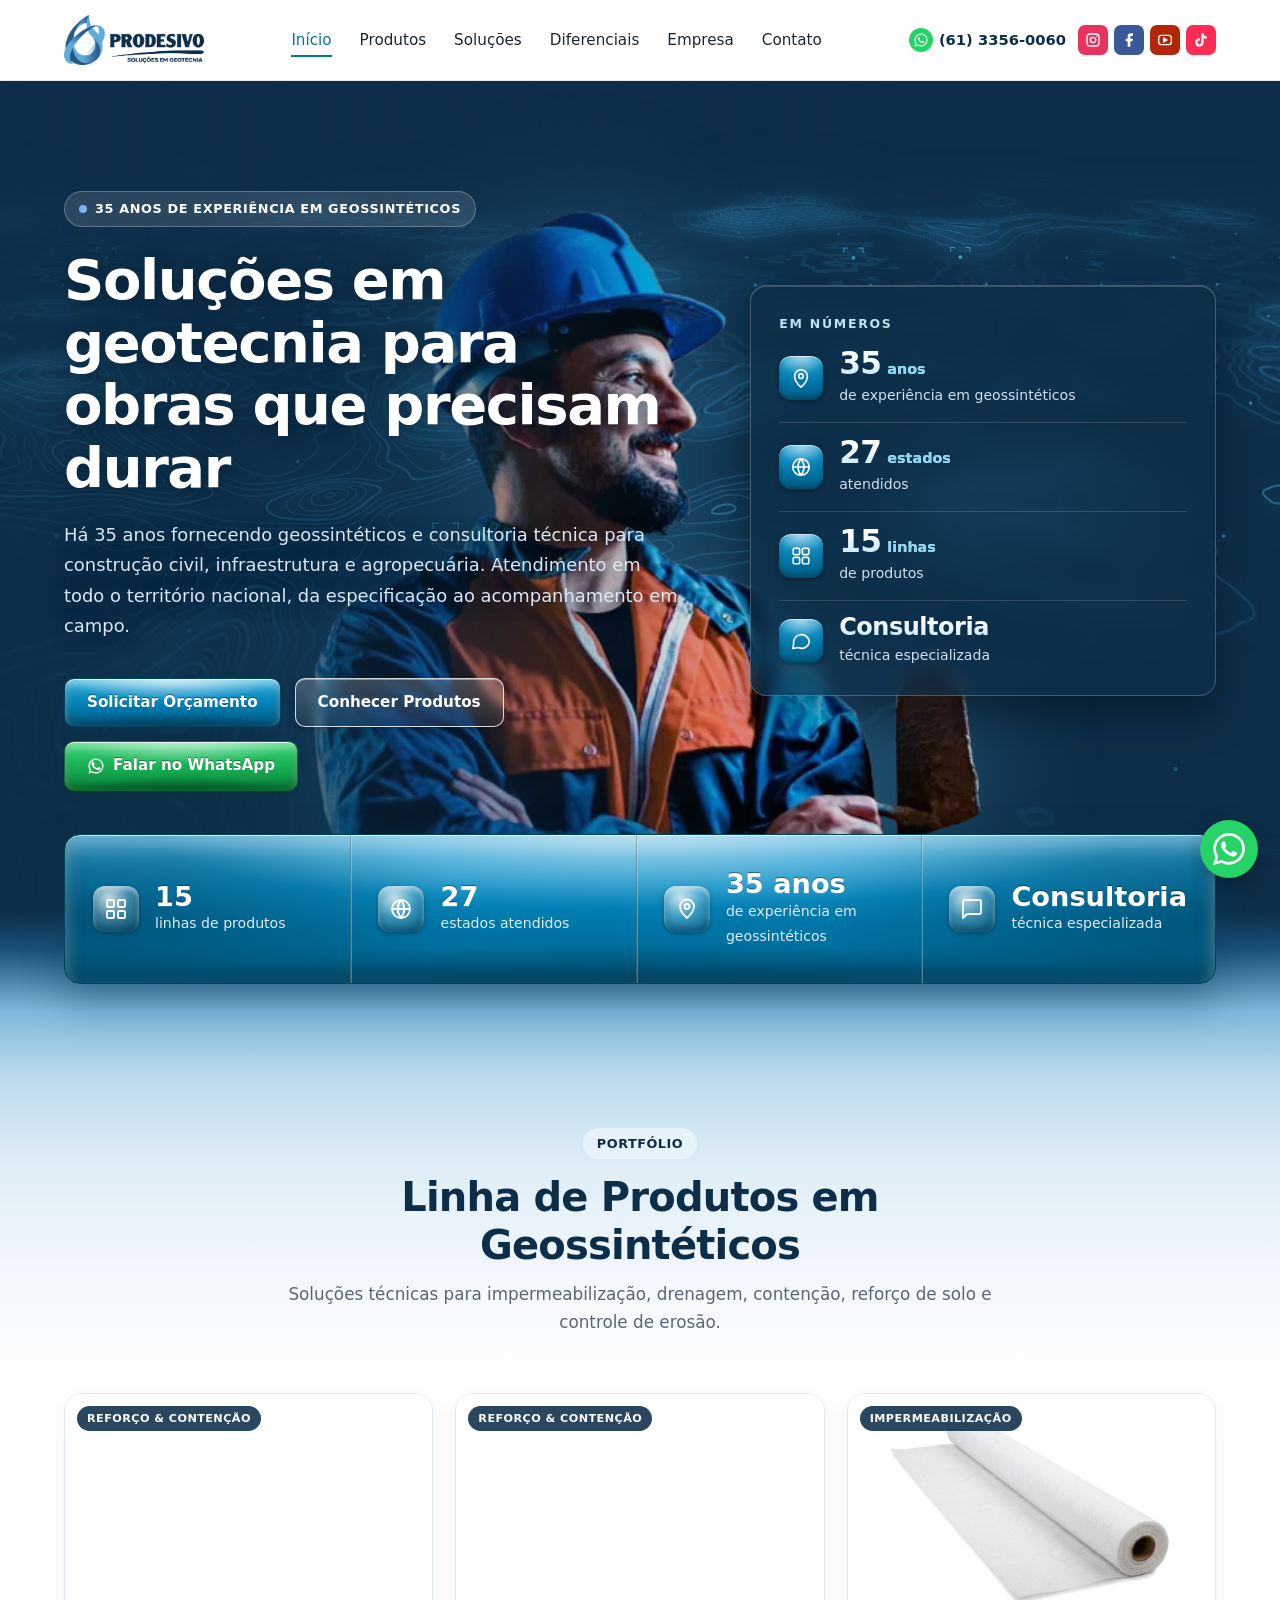
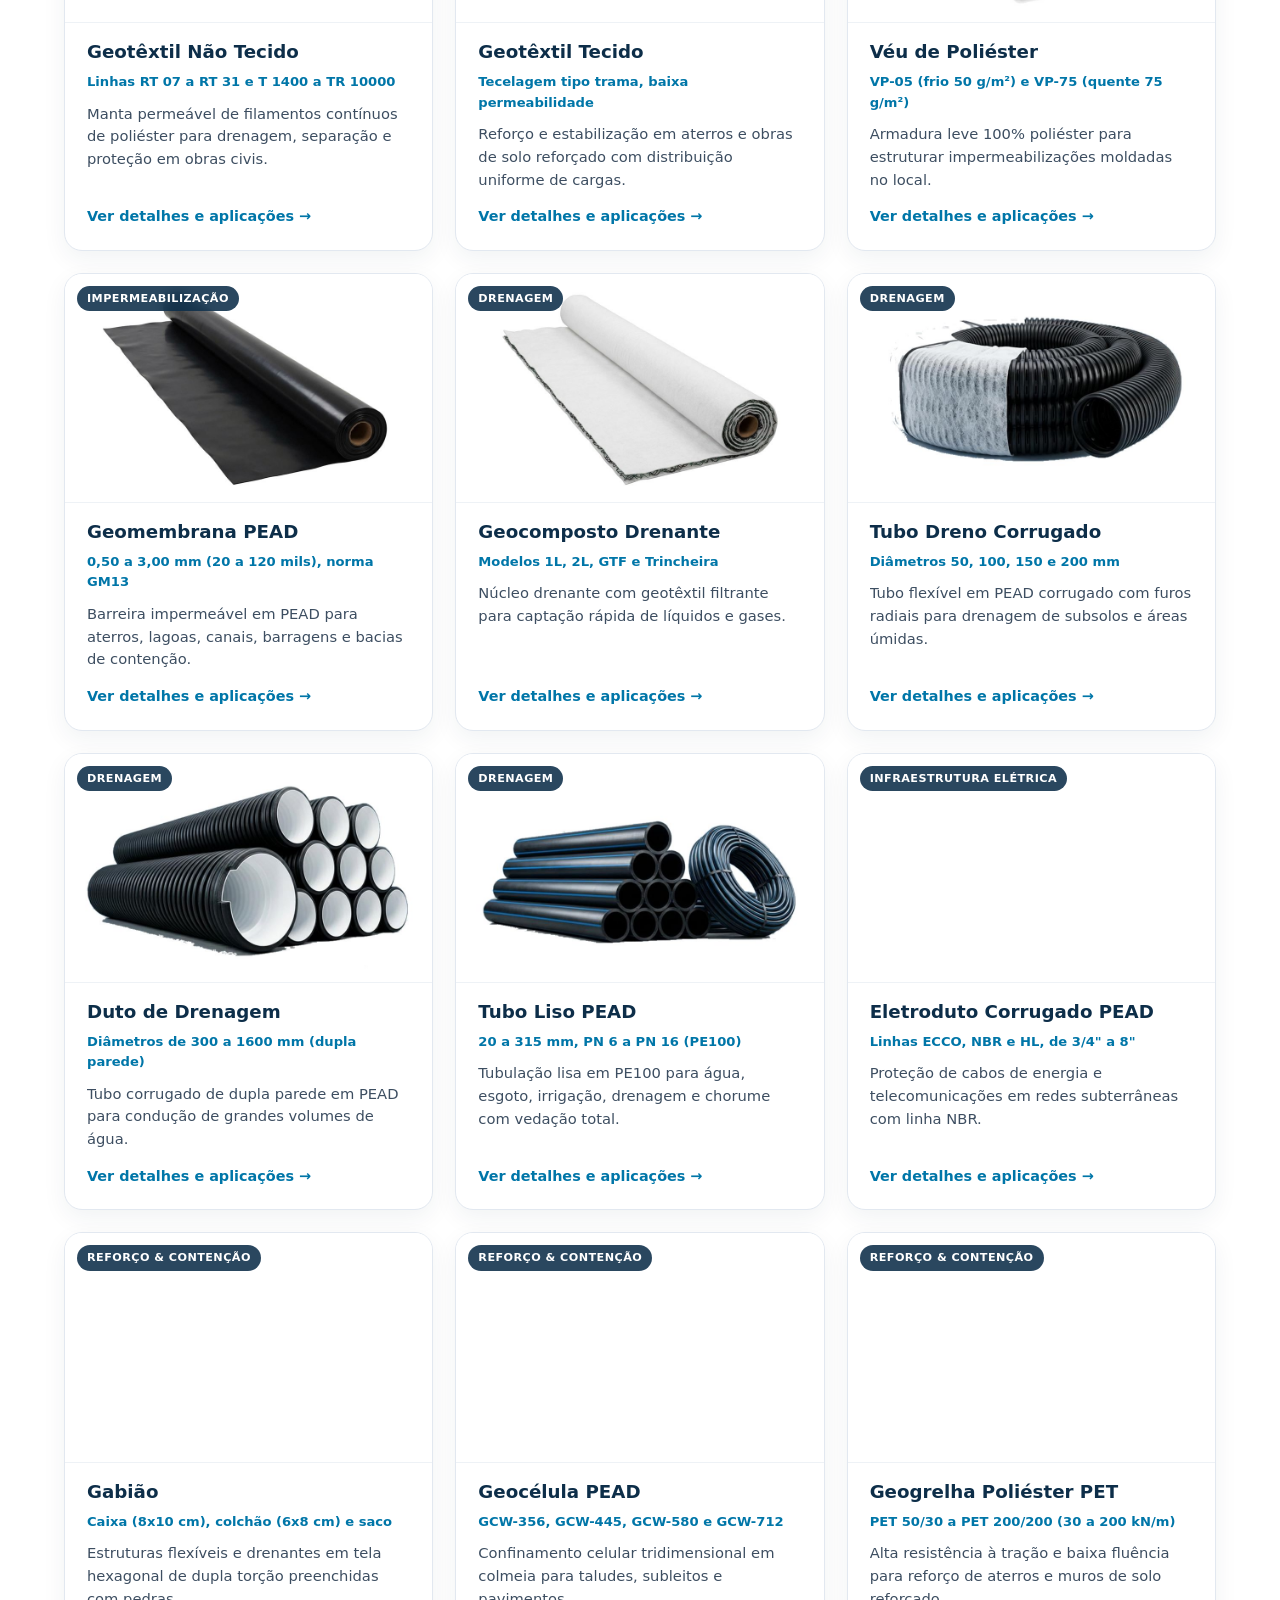
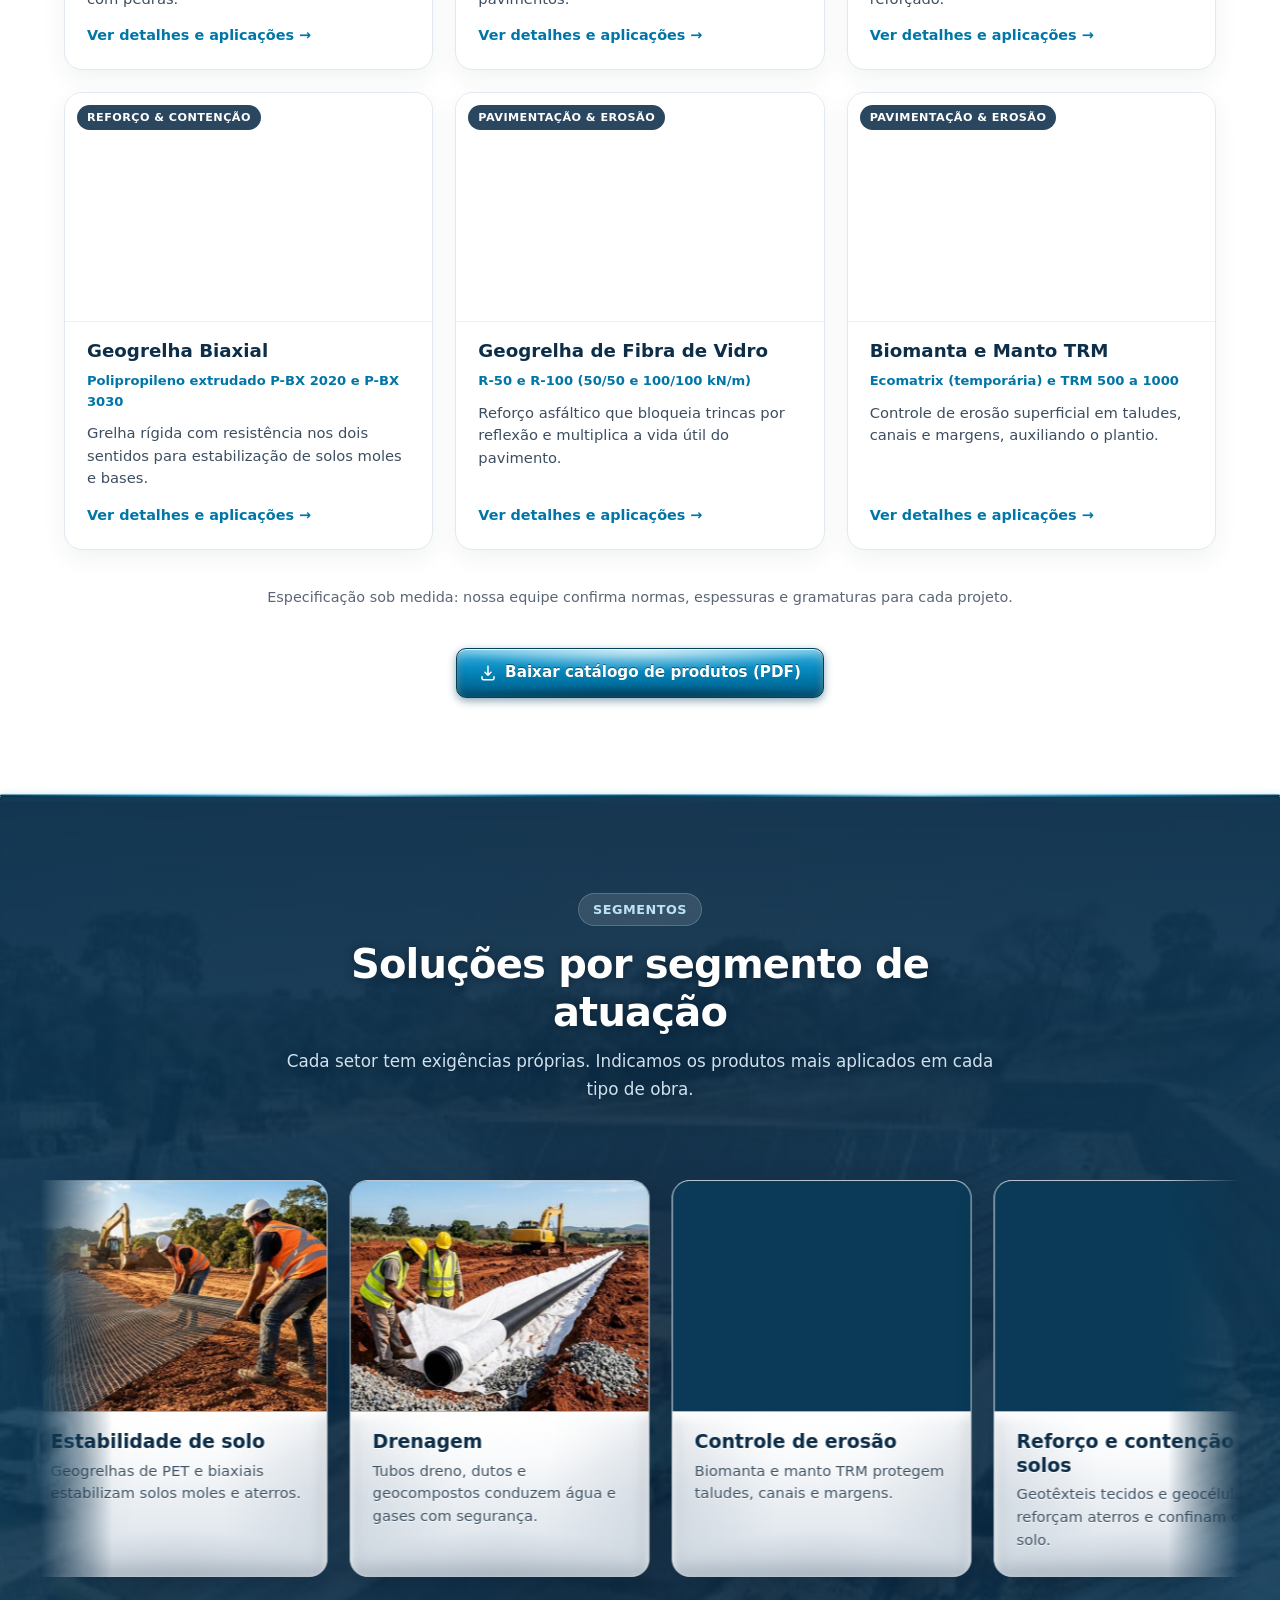
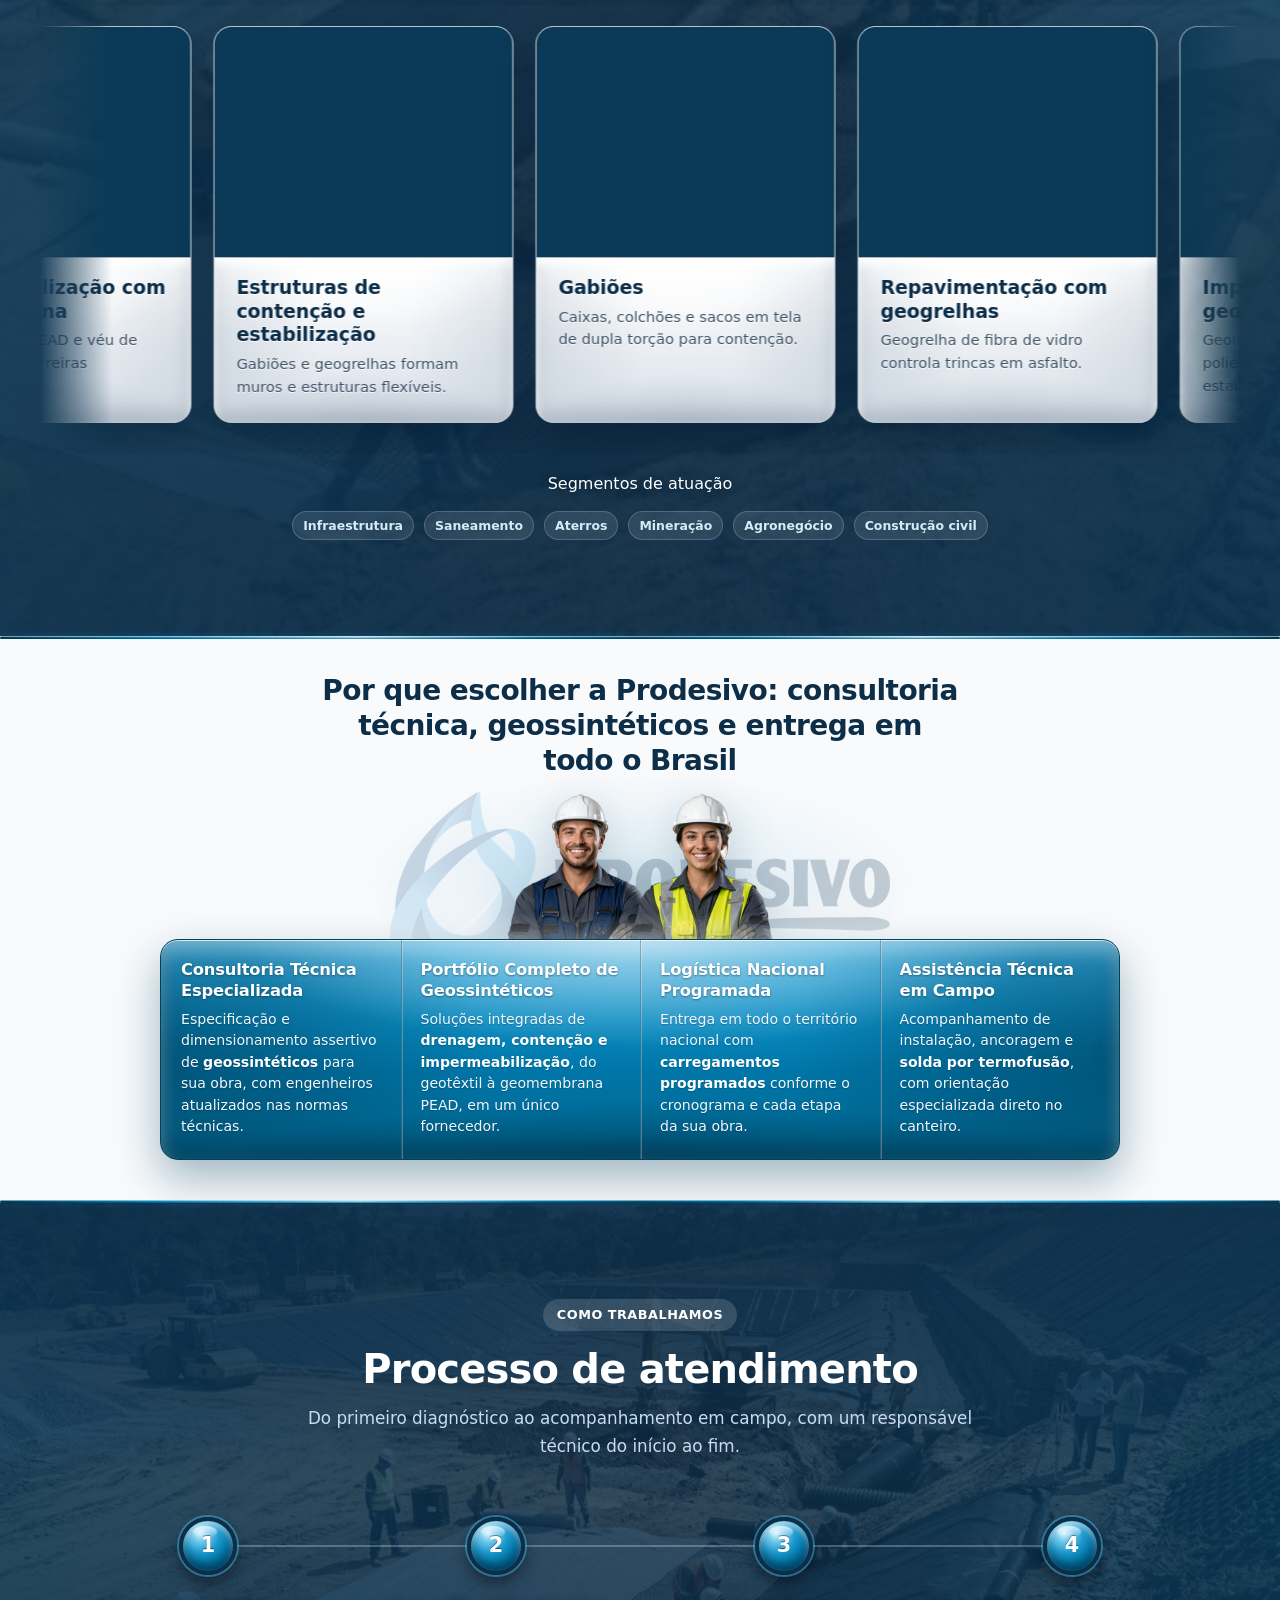
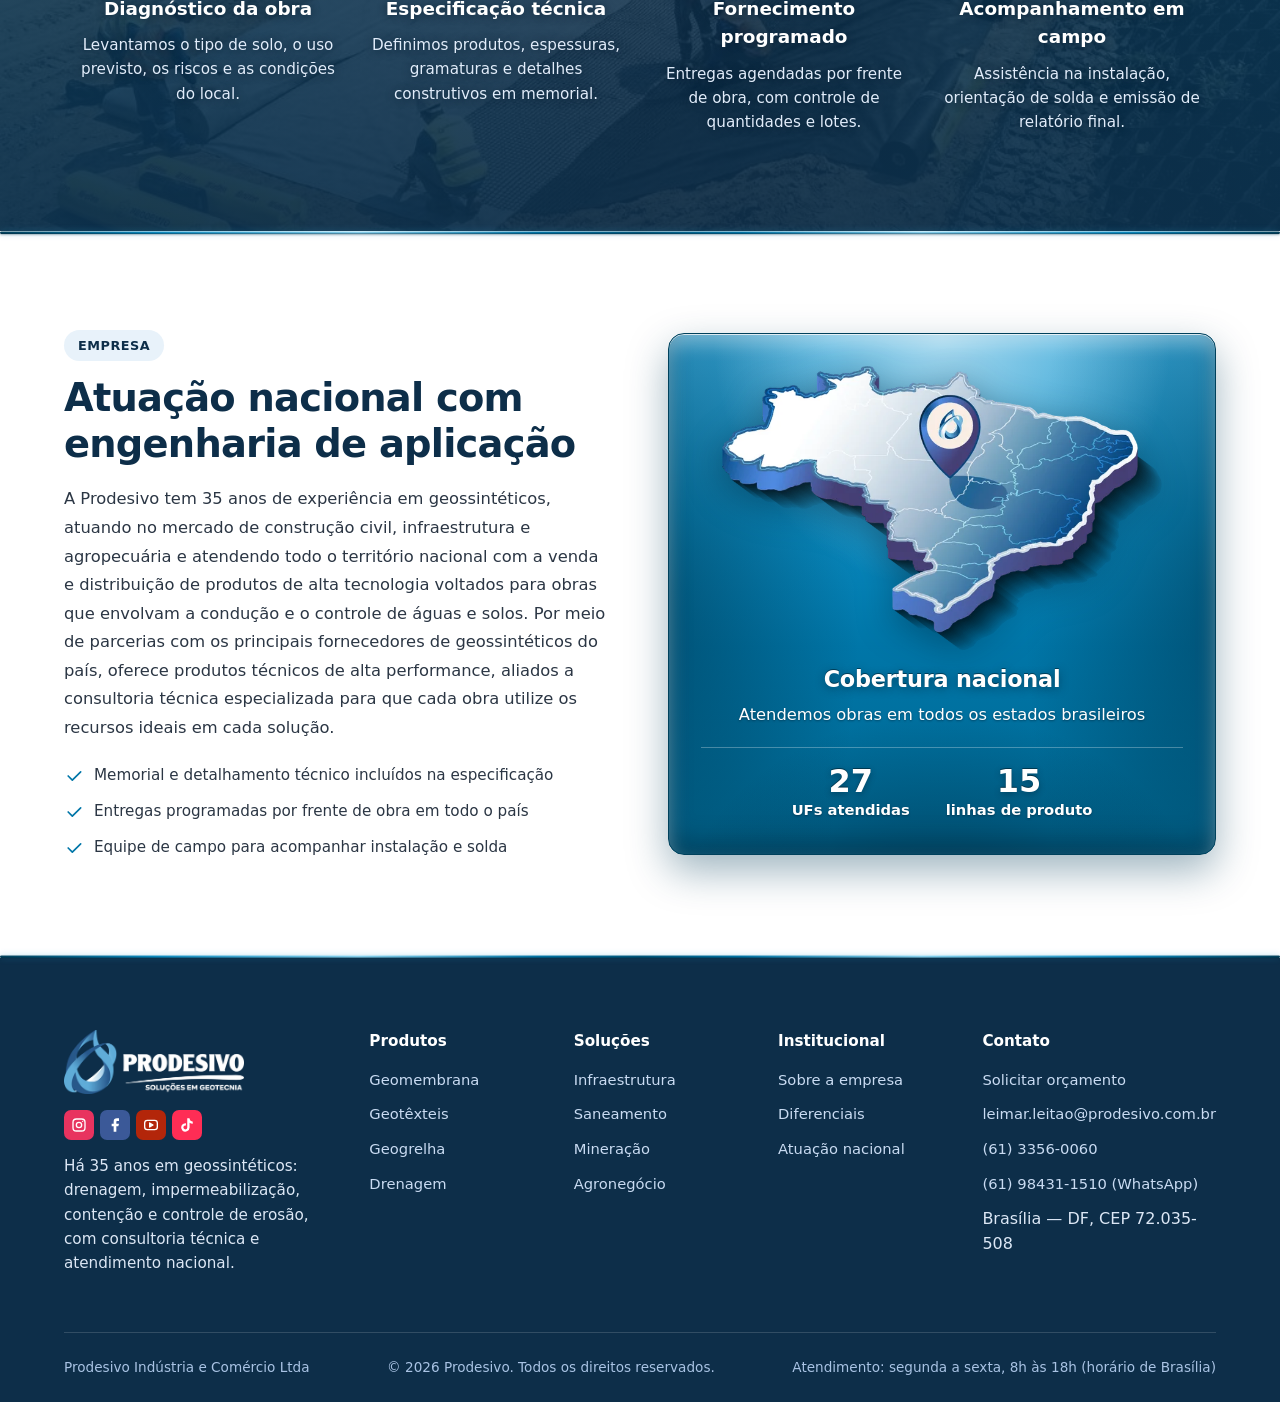
==== commit 1abeb055: "Hero com topografia 3D em WebGL" ====
--- a/index.html
+++ b/index.html
@@ -398,6 +398,7 @@
   </div>
 </dialog>
 
+<script src="js/topography.js"></script>
 <script src="js/main.js"></script>
 <script src="js/numbers-band.js"></script>
 <script src="js/counters.js"></script>
--- a/css/style.css
+++ b/css/style.css
@@ -1245,4 +1245,19 @@
 @media (prefers-reduced-motion: reduce) {
   dialog.pg-modal[open] { animation: none; }
   .product-card, .product-media img, .modal-cta { transition: none; }
-}+}
+/* Hero: sem grade de linhas retas (horizontais/verticais) */
+.hero::before { content: none; background: none; }
+/* ===== Hero: ondas 3D em WebGL no lugar das linhas (degradê hero + 2ª seção preservado) ===== */
+.hero-waves { position: absolute; inset: 0; width: 100%; height: 100%; display: block; z-index: 0; pointer-events: none; }
+.hero.has-waves .hero-contours { display: none; }
+.hero.has-waves ~ .numbers::after { display: none; }
+/* ===== Hero: topografia 3D (WebGL2) no lugar das curvas; degradê hero + 2ª seção preservado ===== */
+.hero-topo { position: absolute; inset: 0; z-index: 0; overflow: hidden; pointer-events: none;
+  -webkit-mask-image: linear-gradient(180deg, #000 0%, #000 62%, transparent 100%);
+  mask-image: linear-gradient(180deg, #000 0%, #000 62%, transparent 100%); }
+.hero-topo-canvas { display: block; width: 100%; height: 100%; }
+.hero.has-topo .hero-contours { display: none; }
+.hero.has-topo ~ .numbers::after { display: none; }
+/* Véu do hero mais leve quando a topografia está ativa (efeito visível no centro e à esquerda, texto ainda legível) */
+.hero.has-topo::after { background: linear-gradient(90deg, rgba(13,46,73,.80) 0%, rgba(13,46,73,.55) 34%, rgba(13,46,73,.12) 56%, rgba(13,46,73,0) 70%); }
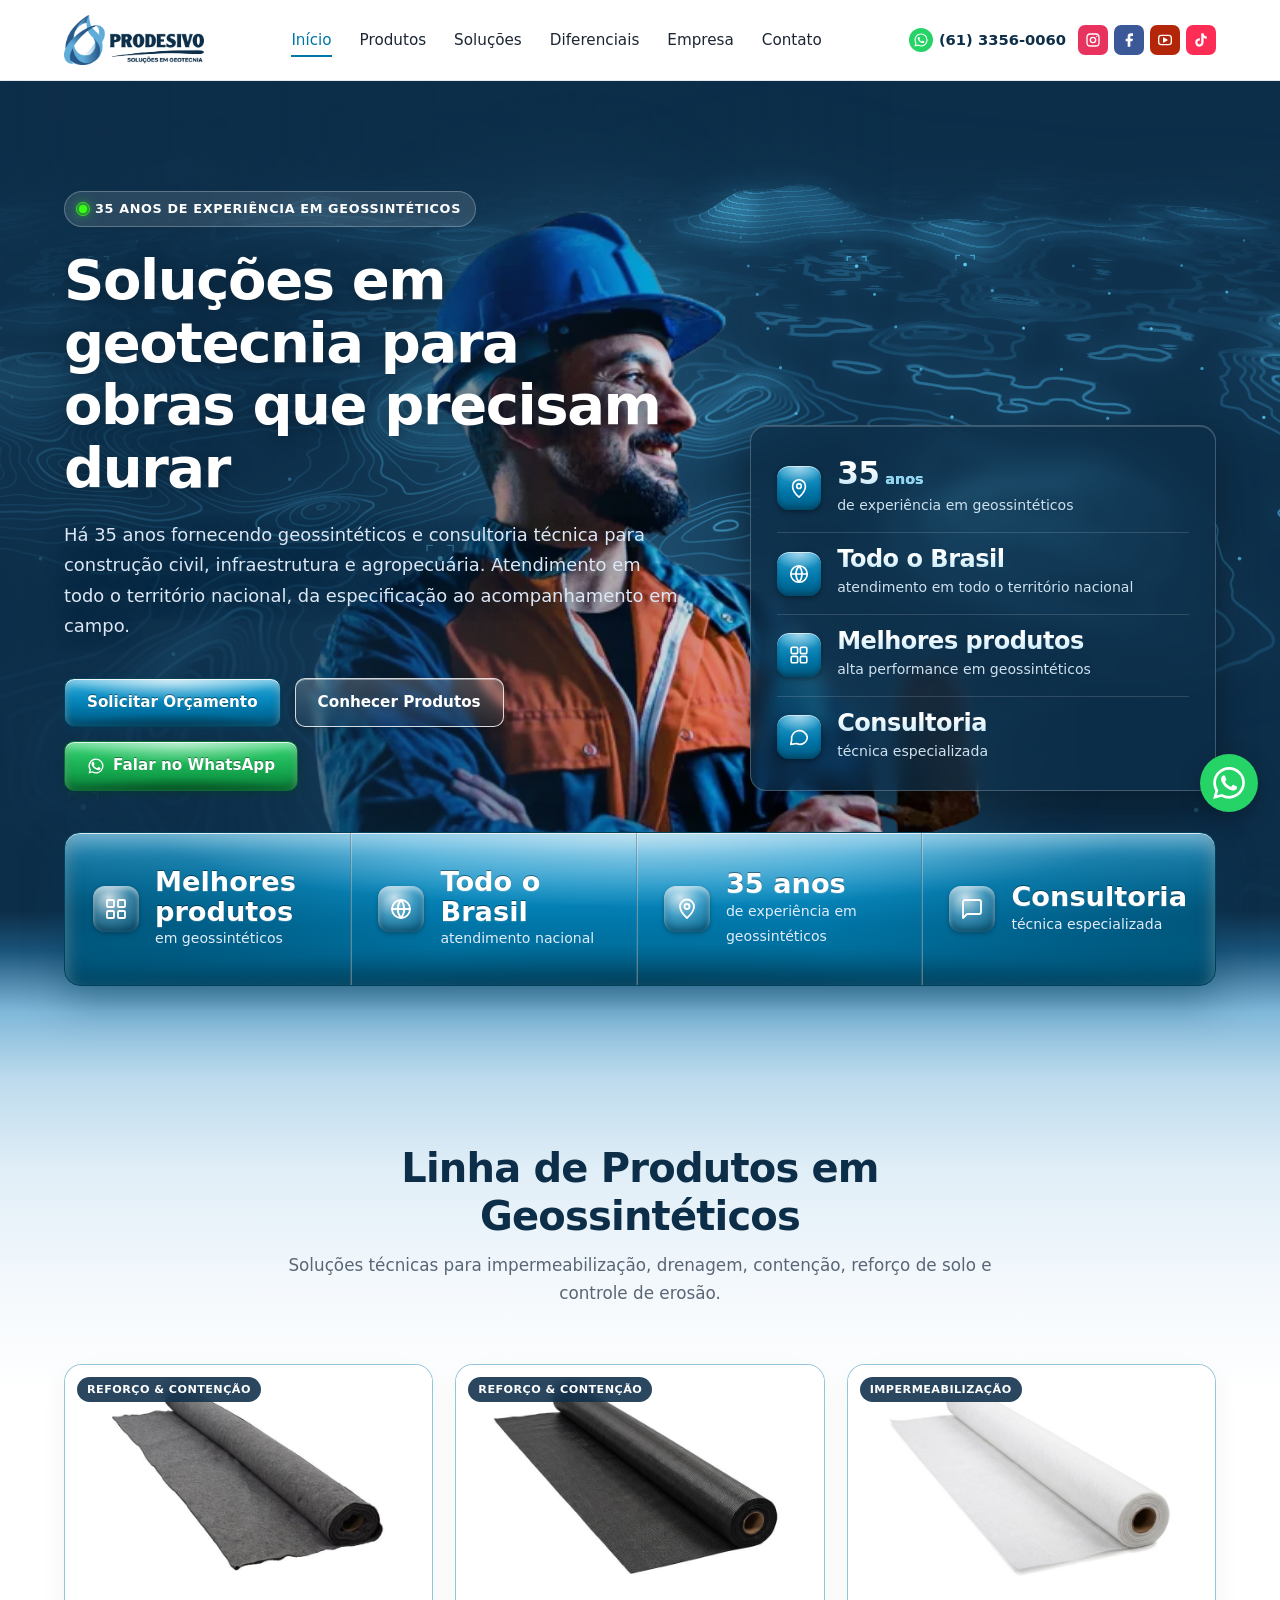
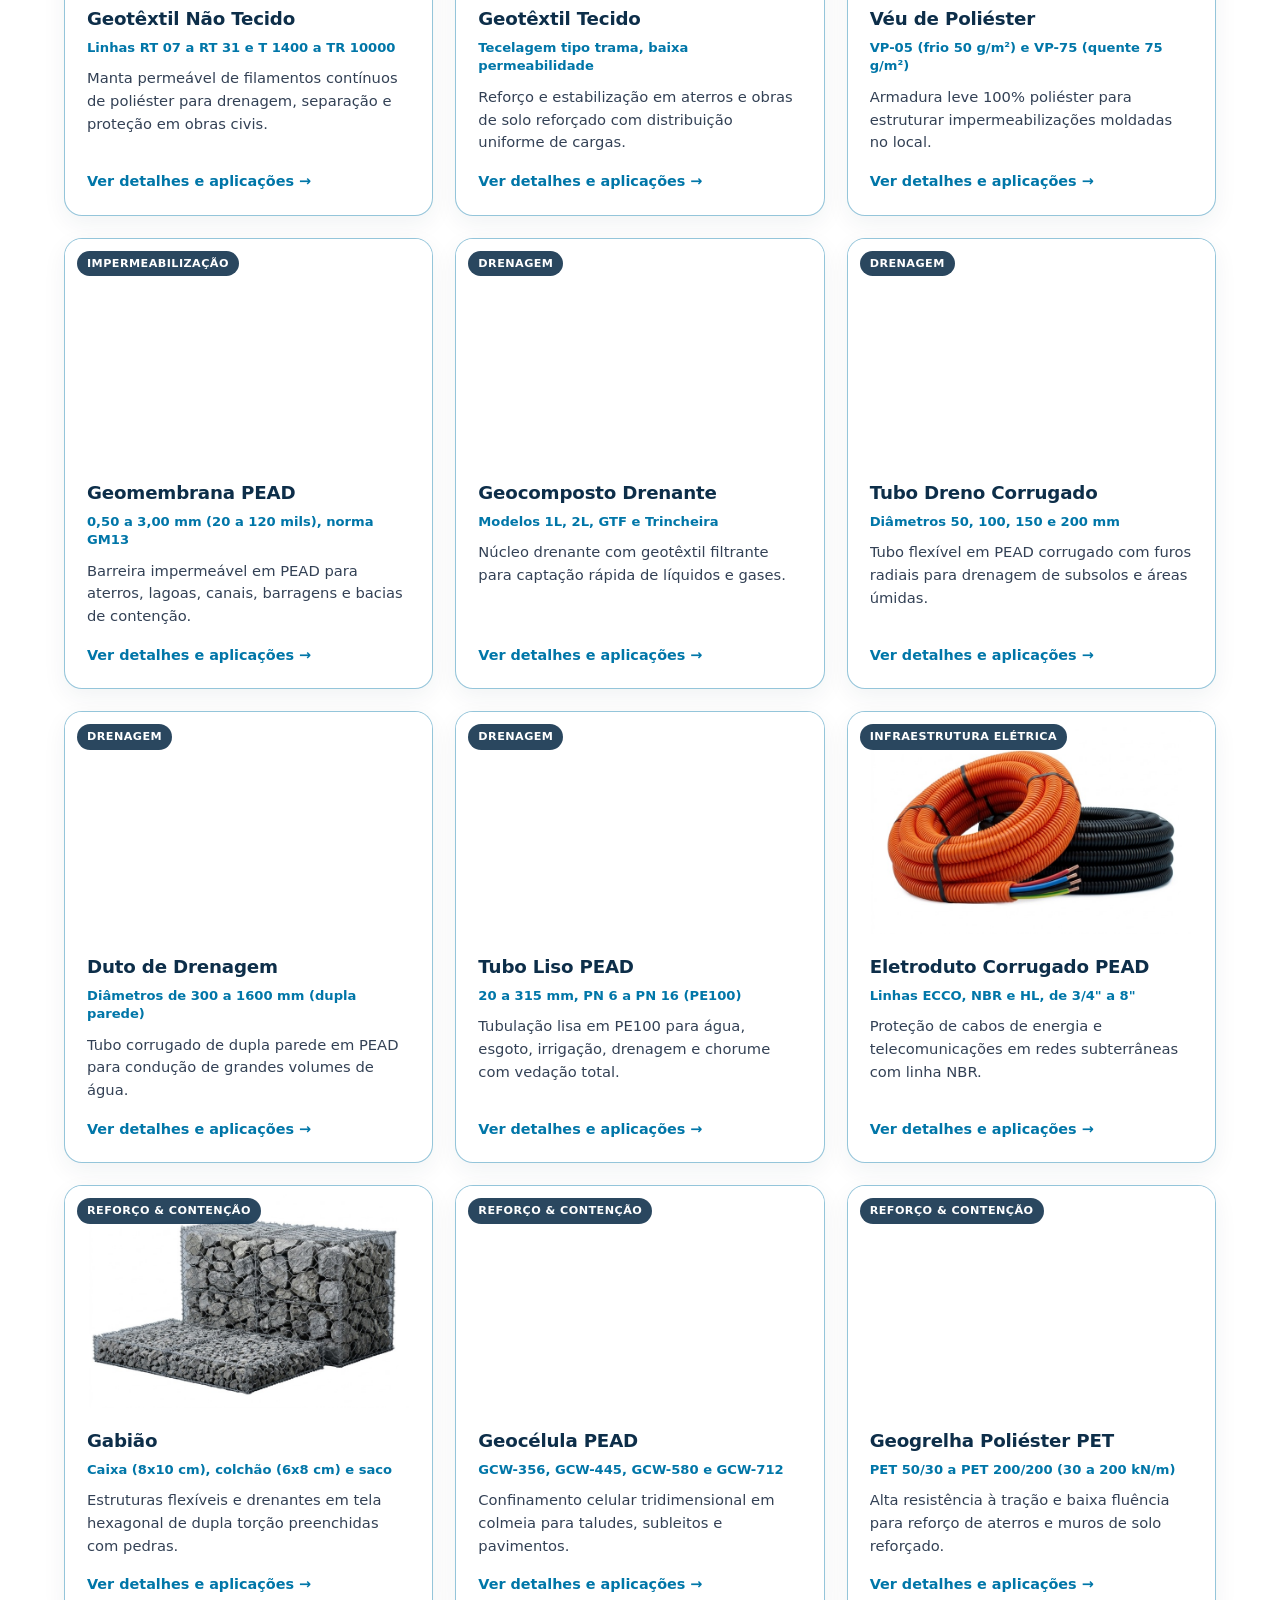
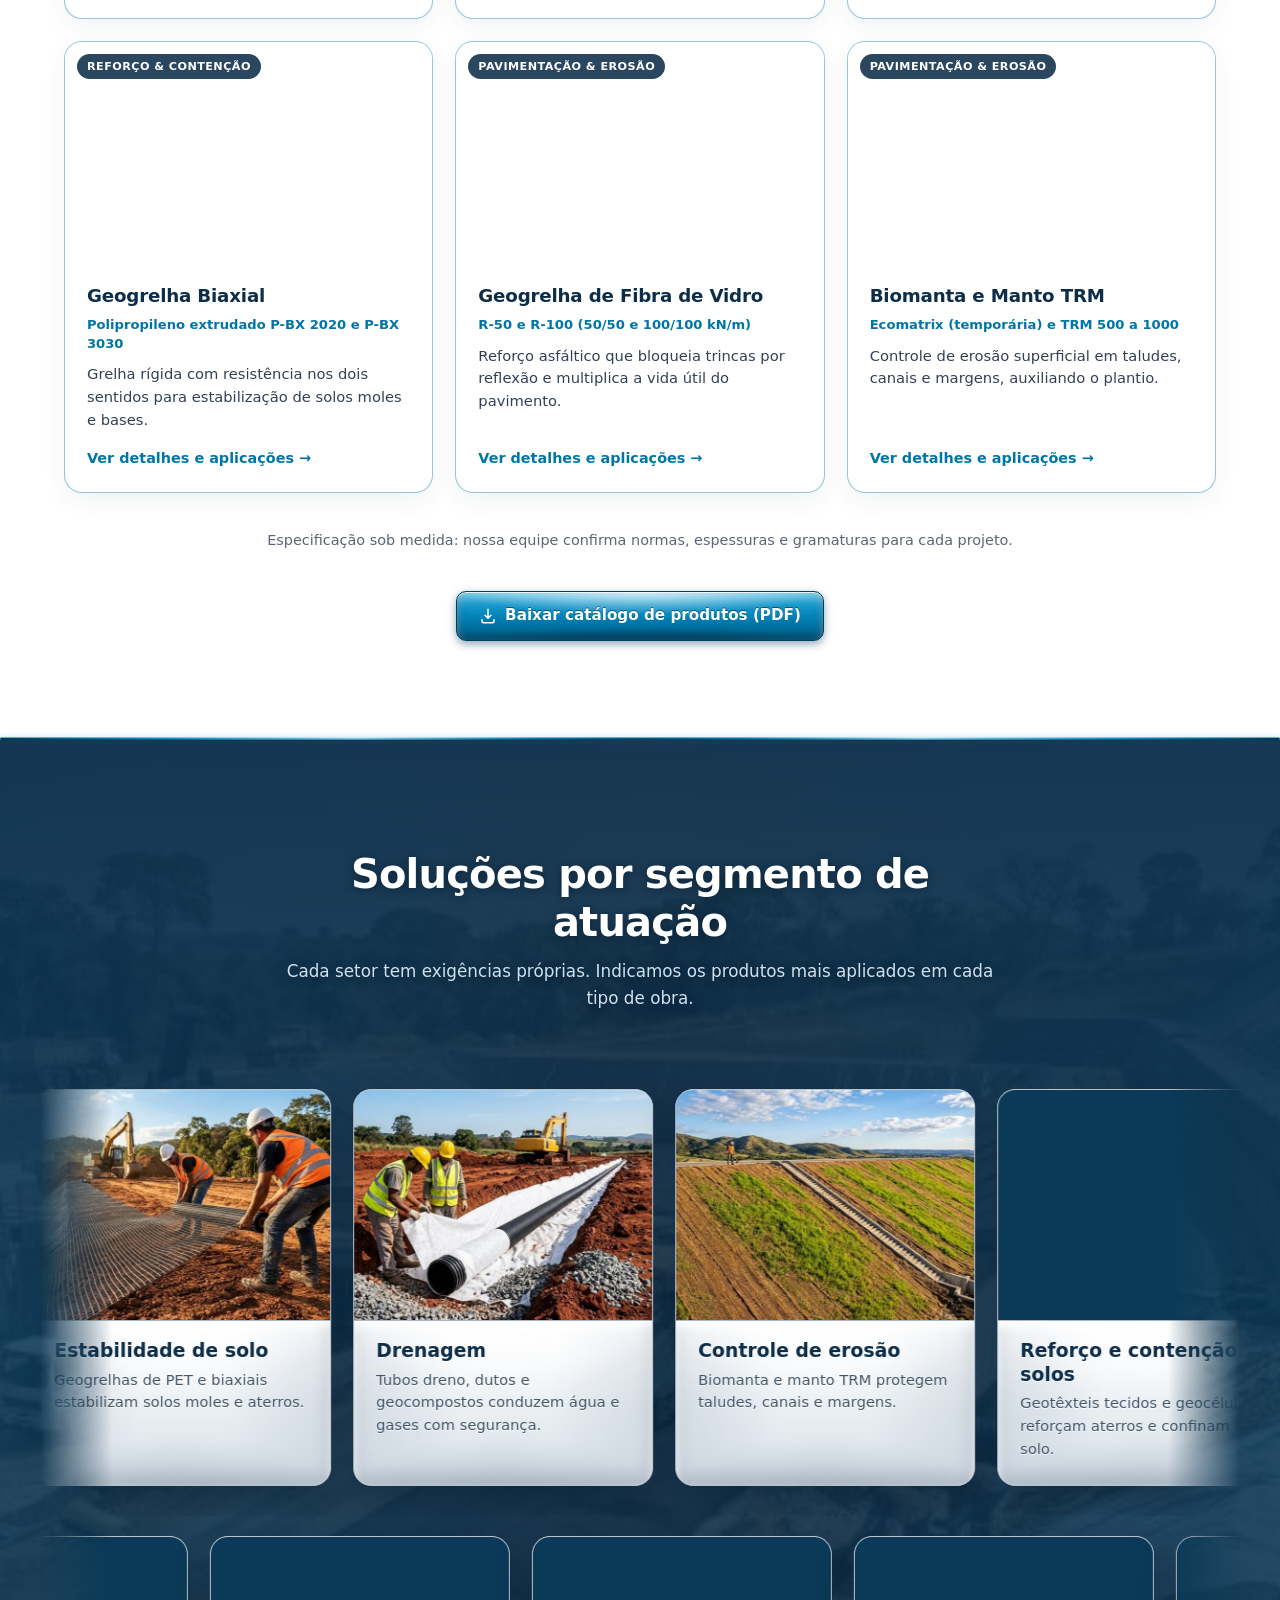
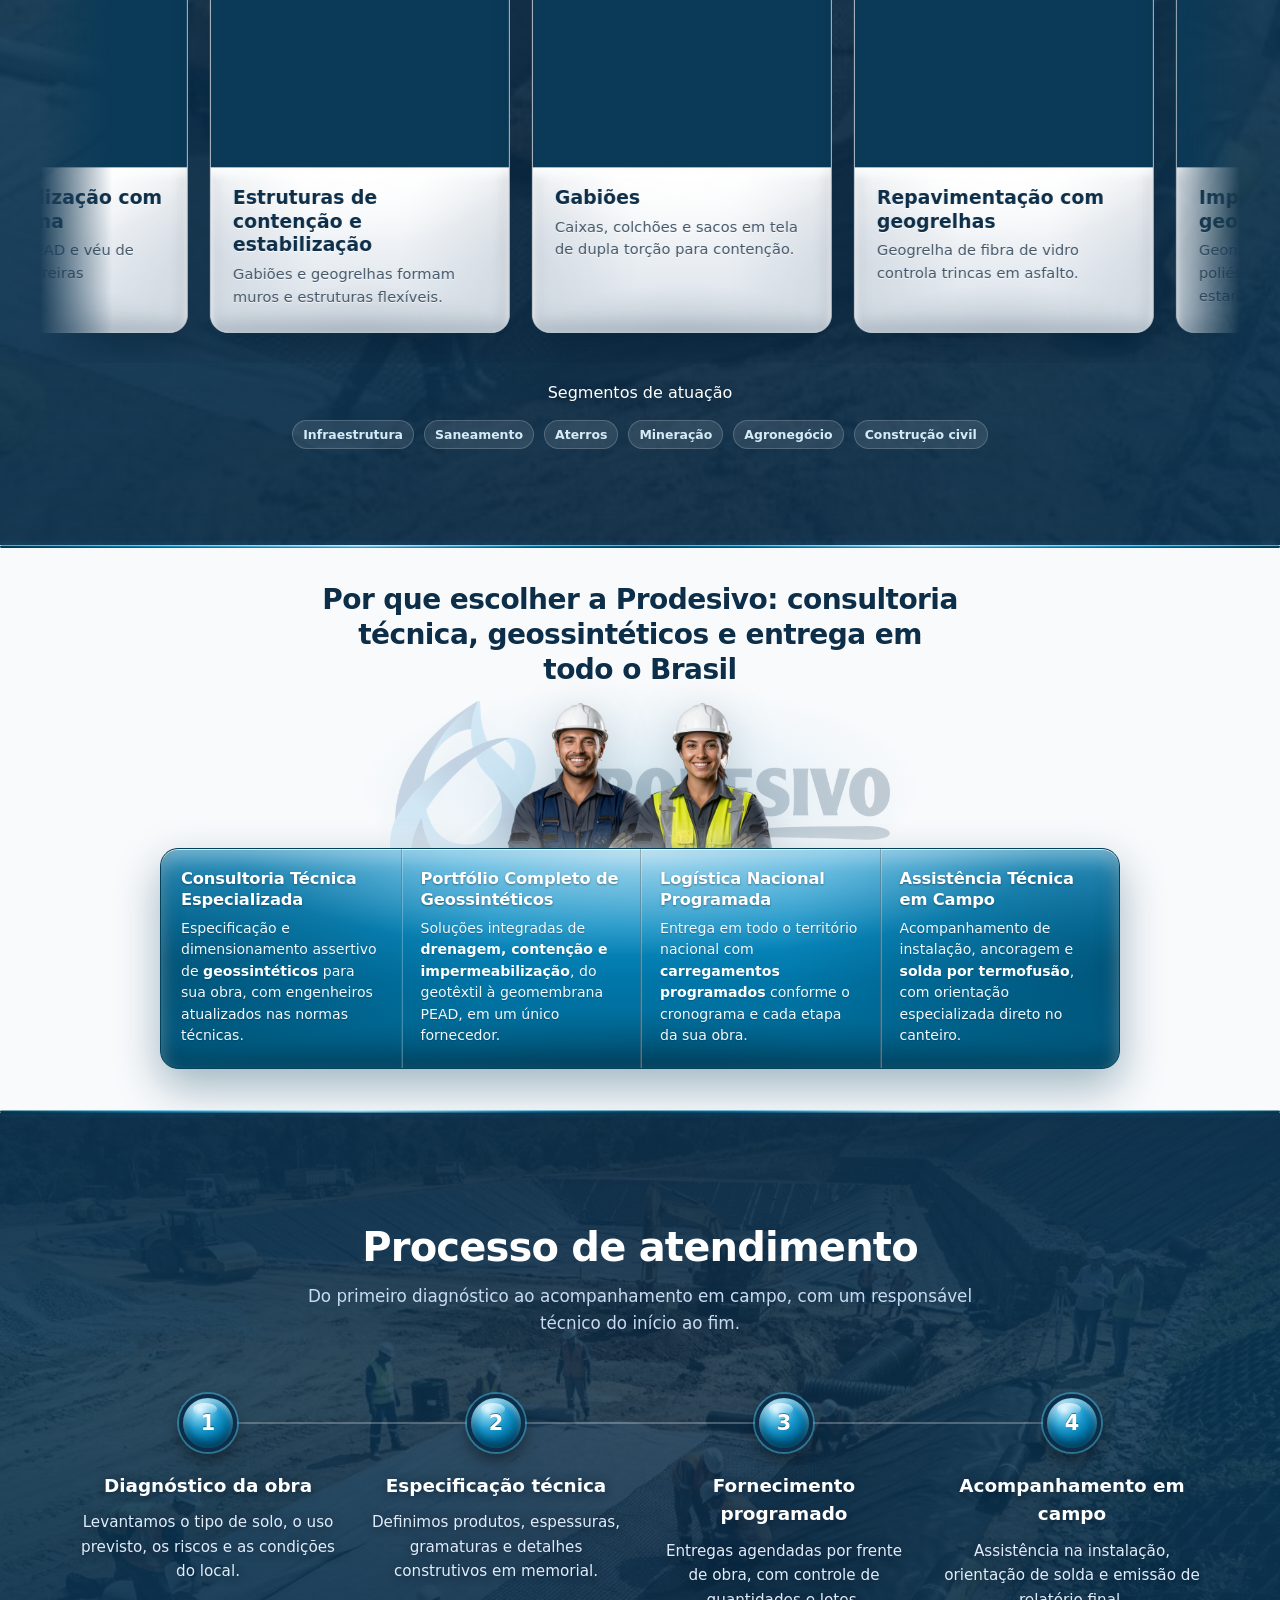
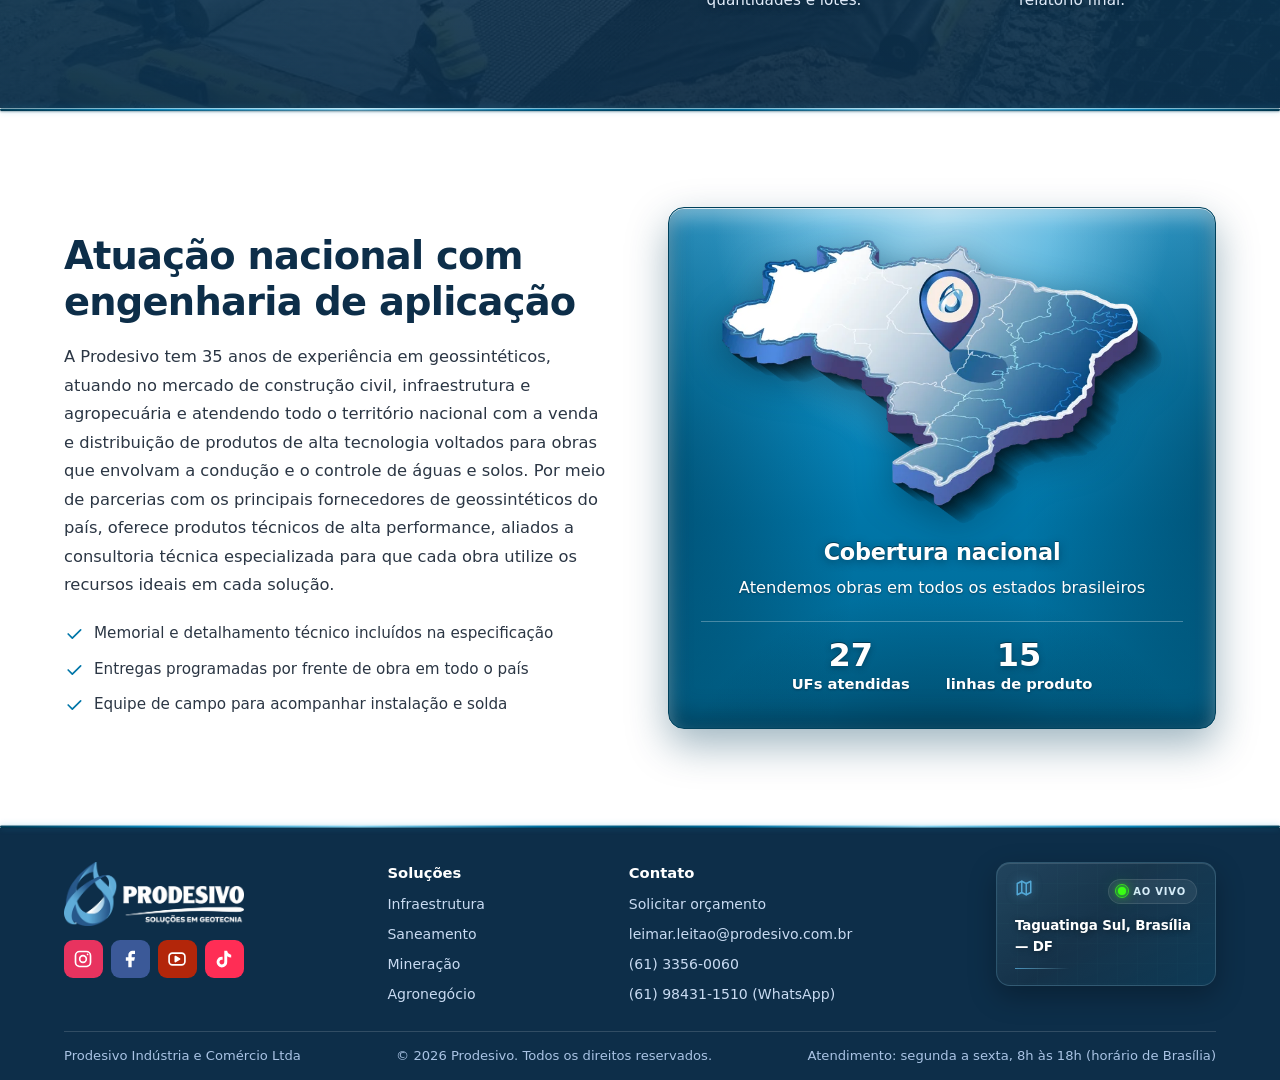
==== commit 2e190987: "SEO melhorado" ====
--- a/index.html
+++ b/index.html
@@ -3,25 +3,26 @@
 <head>
 <meta charset="UTF-8">
 <meta name="viewport" content="width=device-width, initial-scale=1.0">
-<title>Geossintéticos e Soluções em Geotecnia | Prodesivo</title>
-<meta name="description" content="Geomembranas, geotêxteis, geogrelhas, gabiões e drenagem com 35 anos de experiência. Consultoria técnica e entrega em todo o Brasil. Peça seu orçamento.">
+<title>Prodesivo | Melhores Produtos em Geossintéticos — Atendimento em Todo o Brasil</title>
+<meta name="description" content="Prodesivo: os melhores produtos em geossintéticos para obras de alta exigência. Geomembranas, geotêxteis, geogrelhas, gabiões e drenagem com engenharia consultiva e atendimento em todo o Brasil. Solicite seu orçamento corporativo.">
+<meta name="keywords" content="geossintéticos, melhores produtos em geossintéticos, geomembrana PEAD, geotêxtil, geogrelha, gabiões, drenagem geotécnica, engenharia geotécnica, atendimento em todo o Brasil, Prodesivo">
 <meta property="og:type" content="website">
 <meta property="og:locale" content="pt_BR">
 <meta property="og:site_name" content="Prodesivo">
-<meta property="og:title" content="Geossintéticos e Soluções em Geotecnia | Prodesivo">
-<meta property="og:description" content="Geomembranas, geotêxteis, geogrelhas, gabiões e drenagem com 35 anos de experiência. Consultoria técnica e entrega em todo o Brasil. Peça seu orçamento.">
+<meta property="og:title" content="Prodesivo | Melhores Produtos em Geossintéticos — Todo o Brasil">
+<meta property="og:description" content="Os melhores produtos em geossintéticos com consultoria técnica especializada e logística programada. Atendemos todo o Brasil com 35 anos de solidez em engenharia geotécnica.">
 <meta name="twitter:card" content="summary_large_image">
-<meta name="twitter:title" content="Geossintéticos e Soluções em Geotecnia | Prodesivo">
-<meta name="twitter:description" content="Geomembranas, geotêxteis, geogrelhas, gabiões e drenagem com 35 anos de experiência. Consultoria técnica e entrega em todo o Brasil. Peça seu orçamento.">
+<meta name="twitter:title" content="Prodesivo | Melhores Produtos em Geossintéticos — Todo o Brasil">
+<meta name="twitter:description" content="Os melhores produtos em geossintéticos para infraestrutura, saneamento, mineração e agronegócio. Consultoria técnica e atendimento em todo o Brasil.">
 <meta name="robots" content="index, follow, max-image-preview:large, max-snippet:-1">
-<meta name="author" content="Prodesivo">
+<meta name="author" content="Prodesivo Indústria e Comércio Ltda">
 <meta name="geo.region" content="BR-DF">
 <meta name="geo.placename" content="Brasília">
 <!-- Ao publicar: adicionar <link rel="canonical" href="https://SEU-DOMINIO/"> e og:url / og:image (URL absoluta) -->
 <meta name="theme-color" content="#0D2E49">
-<script type="application/ld+json">{"@context": "https://schema.org", "@type": "LocalBusiness", "name": "Prodesivo", "description": "Distribuidora e revenda técnica de geossintéticos, impermeabilização e soluções para geotecnia, com atendimento nacional.", "telephone": "+556133560060", "email": "leimar.leitao@prodesivo.com.br", "address": {"@type": "PostalAddress", "streetAddress": "CSG 08, Lote 09", "addressLocality": "Taguatinga Sul, Brasília", "addressRegion": "DF", "postalCode": "72035-508", "addressCountry": "BR"}, "openingHours": "Mo-Fr 08:00-18:00", "areaServed": "BR", "sameAs": ["https://www.instagram.com/prodesivodistribuidora/", "https://www.facebook.com/prodesivo", "https://www.youtube.com/watch?v=ndDN4buDU3E", "https://www.tiktok.com/@impermeabilizantrhodopas"], "contactPoint": [{"@type": "ContactPoint", "contactType": "customer service", "telephone": "+556133560060", "areaServed": "BR", "availableLanguage": "pt-BR"}, {"@type": "ContactPoint", "contactType": "sales", "telephone": "+5561984311510", "areaServed": "BR", "availableLanguage": "pt-BR"}], "knowsAbout": ["Geossintéticos", "Geomembrana PEAD", "Geotêxtil", "Geogrelha", "Gabiões", "Geocélula", "Drenagem", "Controle de erosão", "Consultoria técnica em geotecnia"]}</script>
-<script type="application/ld+json">{"@context": "https://schema.org", "@type": "ItemList", "name": "Linha de produtos Prodesivo", "itemListElement": [{"@type": "ListItem", "position": 1, "item": {"@type": "Product", "name": "Geotêxtil Não Tecido", "image": "assets/img/produtos/geotextil-nao-tecido.jpg", "description": "Material permeável de filamentos contínuos de poliéster para drenagem, separação e proteção em obras civis.", "category": "Geossintéticos", "brand": {"@type": "Brand", "name": "Prodesivo"}}}, {"@type": "ListItem", "position": 2, "item": {"@type": "Product", "name": "Geotêxtil Tecido", "image": "assets/img/produtos/geotextil-tecido.jpg", "description": "Reforço e estabilização em aterros e obras de solo reforçado.", "category": "Geossintéticos", "brand": {"@type": "Brand", "name": "Prodesivo"}}}, {"@type": "ListItem", "position": 3, "item": {"@type": "Product", "name": "Véu de Poliéster", "image": "assets/img/produtos/veu-poliester.jpg", "description": "Armadura de impermeabilizações moldadas in loco, a frio (50 g/m²) ou a quente (75 g/m²).", "category": "Geossintéticos", "brand": {"@type": "Brand", "name": "Prodesivo"}}}, {"@type": "ListItem", "position": 4, "item": {"@type": "Product", "name": "Geomembrana PEAD", "image": "assets/img/produtos/geomembrana-pead.jpg", "description": "Impermeabilização de aterros sanitários, lagoas, canais, barragens de rejeito e bacias.", "category": "Geossintéticos", "brand": {"@type": "Brand", "name": "Prodesivo"}}}, {"@type": "ListItem", "position": 5, "item": {"@type": "Product", "name": "Geocomposto Drenante", "image": "assets/img/produtos/geocomposto-drenante.jpg", "description": "Núcleo drenante com geotêxtil filtrante para captação de líquidos e gases.", "category": "Geossintéticos", "brand": {"@type": "Brand", "name": "Prodesivo"}}}, {"@type": "ListItem", "position": 6, "item": {"@type": "Product", "name": "Tubo Dreno Corrugado", "image": "assets/img/produtos/tubo-dreno-corrugado.jpg", "description": "PEAD corrugado com furos radiais para drenagem de subsolo, pátios e estacionamentos.", "category": "Geossintéticos", "brand": {"@type": "Brand", "name": "Prodesivo"}}}, {"@type": "ListItem", "position": 7, "item": {"@type": "Product", "name": "Duto de Drenagem", "image": "assets/img/produtos/duto-drenagem.jpg", "description": "Tubo corrugado de dupla parede para condução de grandes volumes.", "category": "Geossintéticos", "brand": {"@type": "Brand", "name": "Prodesivo"}}}, {"@type": "ListItem", "position": 8, "item": {"@type": "Product", "name": "Tubo Liso PEAD", "image": "assets/img/produtos/tubo-liso-pead.jpg", "description": "PE100 para drenagem, esgoto, abastecimento de água, irrigação e transporte de chorume.", "category": "Geossintéticos", "brand": {"@type": "Brand", "name": "Prodesivo"}}}, {"@type": "ListItem", "position": 9, "item": {"@type": "Product", "name": "Eletroduto Corrugado PEAD", "image": "assets/img/produtos/eletroduto-corrugado.jpg", "description": "Proteção de cabos de energia e telecomunicações em instalações subterrâneas.", "category": "Geossintéticos", "brand": {"@type": "Brand", "name": "Prodesivo"}}}, {"@type": "ListItem", "position": 10, "item": {"@type": "Product", "name": "Gabião", "image": "assets/img/produtos/gabiao.jpg", "description": "Tela hexagonal de dupla torção com revestimento Zn95+Al5-MM para contenção de encostas.", "category": "Geossintéticos", "brand": {"@type": "Brand", "name": "Prodesivo"}}}, {"@type": "ListItem", "position": 11, "item": {"@type": "Product", "name": "Geocélula PEAD", "image": "assets/img/produtos/geocelula-pead.jpg", "description": "Confinamento celular de 1,5 mm para estabilização de subleito e reforço de pavimento.", "category": "Geossintéticos", "brand": {"@type": "Brand", "name": "Prodesivo"}}}, {"@type": "ListItem", "position": 12, "item": {"@type": "Product", "name": "Geogrelha Poliéster PET", "image": "assets/img/produtos/geogrelha-poliester-pet.jpg", "description": "Alta resistência à tração e baixa fluência para reforço de aterros sobre solos moles.", "category": "Geossintéticos", "brand": {"@type": "Brand", "name": "Prodesivo"}}}, {"@type": "ListItem", "position": 13, "item": {"@type": "Product", "name": "Geogrelha Biaxial", "image": "assets/img/produtos/geogrelha-biaxial.jpg", "description": "Polipropileno extrudado com alta rigidez radial para estabilização de solos moles.", "category": "Geossintéticos", "brand": {"@type": "Brand", "name": "Prodesivo"}}}, {"@type": "ListItem", "position": 14, "item": {"@type": "Product", "name": "Geogrelha de Fibra de Vidro", "image": "assets/img/produtos/geogrelha-fibra-de-vidro.jpg", "description": "Controle de trincas por reflexão em repavimentação asfáltica.", "category": "Geossintéticos", "brand": {"@type": "Brand", "name": "Prodesivo"}}}, {"@type": "ListItem", "position": 15, "item": {"@type": "Product", "name": "Biomanta e Manto TRM", "image": "assets/img/produtos/biomanta-trm.jpg", "description": "Controle de erosão em taludes, canais e margens, temporário e permanente.", "category": "Geossintéticos", "brand": {"@type": "Brand", "name": "Prodesivo"}}}]}</script>
-<script type="application/ld+json">{"@context":"https://schema.org","@type":"ItemList","name":"Diferenciais Prodesivo","itemListElement":[{"@type":"ListItem","position":1,"item":{"@type":"Service","name":"Consultoria Técnica Especializada em Geossintéticos","serviceType":"Consultoria técnica","description":"Especificação e dimensionamento de geossintéticos para obras, com engenheiros atualizados nas normas técnicas.","areaServed":"BR","provider":{"@type":"LocalBusiness","name":"Prodesivo"}}},{"@type":"ListItem","position":2,"item":{"@type":"Service","name":"Portfólio Completo de Geossintéticos","serviceType":"Fornecimento de geossintéticos","description":"15 linhas de produtos para drenagem, contenção e impermeabilização em um único fornecedor.","areaServed":"BR","provider":{"@type":"LocalBusiness","name":"Prodesivo"}}},{"@type":"ListItem","position":3,"item":{"@type":"Service","name":"Logística Nacional Programada","serviceType":"Logística e entrega","description":"Entrega em todo o território nacional com carregamentos programados conforme o cronograma da obra.","areaServed":"BR","provider":{"@type":"LocalBusiness","name":"Prodesivo"}}},{"@type":"ListItem","position":4,"item":{"@type":"Service","name":"Assistência Técnica em Campo","serviceType":"Assistência técnica","description":"Acompanhamento de instalação, ancoragem e solda por termofusão, com orientação no canteiro.","areaServed":"BR","provider":{"@type":"LocalBusiness","name":"Prodesivo"}}}]}</script>
+<script type="application/ld+json">{"@context": "https://schema.org", "@type": "LocalBusiness", "name": "Prodesivo", "legalName": "Prodesivo Indústria e Comércio Ltda", "description": "Parceira estratégica no fornecimento dos melhores produtos em geossintéticos, impermeabilização, drenagem e engenharia geotécnica, com consultoria técnica especializada e atendimento em todo o Brasil.", "telephone": "+556133560060", "email": "leimar.leitao@prodesivo.com.br", "address": {"@type": "PostalAddress", "streetAddress": "CSG 08, Lote 09", "addressLocality": "Taguatinga Sul, Brasília", "addressRegion": "DF", "postalCode": "72035-508", "addressCountry": "BR"}, "openingHours": "Mo-Fr 08:00-18:00", "areaServed": {"@type": "Country", "name": "Brasil"}, "sameAs": ["https://www.instagram.com/prodesivodistribuidora/", "https://www.facebook.com/prodesivo", "https://www.youtube.com/watch?v=ndDN4buDU3E", "https://www.tiktok.com/@impermeabilizantrhodopas"], "contactPoint": [{"@type": "ContactPoint", "contactType": "customer service", "telephone": "+556133560060", "areaServed": "BR", "availableLanguage": "pt-BR"}, {"@type": "ContactPoint", "contactType": "sales", "telephone": "+5561984311510", "areaServed": "BR", "availableLanguage": "pt-BR"}], "knowsAbout": ["Melhores produtos em geossintéticos", "Geomembrana PEAD", "Geotêxtil", "Geogrelha", "Gabiões", "Geocélula", "Drenagem geotécnica", "Controle de erosão", "Consultoria técnica em geotecnia", "Atendimento em todo o Brasil"]}</script>
+<script type="application/ld+json">{"@context": "https://schema.org", "@type": "ItemList", "name": "Melhores produtos em geossintéticos | Prodesivo", "itemListElement": [{"@type": "ListItem", "position": 1, "item": {"@type": "Product", "name": "Geotêxtil Não Tecido", "image": "assets/img/produtos/geotextil-nao-tecido.jpg", "description": "Material permeável de filamentos contínuos de poliéster para drenagem, separação e proteção em obras civis.", "category": "Geossintéticos", "brand": {"@type": "Brand", "name": "Prodesivo"}}}, {"@type": "ListItem", "position": 2, "item": {"@type": "Product", "name": "Geotêxtil Tecido", "image": "assets/img/produtos/geotextil-tecido.jpg", "description": "Reforço e estabilização em aterros e obras de solo reforçado.", "category": "Geossintéticos", "brand": {"@type": "Brand", "name": "Prodesivo"}}}, {"@type": "ListItem", "position": 3, "item": {"@type": "Product", "name": "Véu de Poliéster", "image": "assets/img/produtos/veu-poliester.jpg", "description": "Armadura de impermeabilizações moldadas in loco, a frio (50 g/m²) ou a quente (75 g/m²).", "category": "Geossintéticos", "brand": {"@type": "Brand", "name": "Prodesivo"}}}, {"@type": "ListItem", "position": 4, "item": {"@type": "Product", "name": "Geomembrana PEAD", "image": "assets/img/produtos/geomembrana-pead.jpg", "description": "Impermeabilização de aterros sanitários, lagoas, canais, barragens de rejeito e bacias.", "category": "Geossintéticos", "brand": {"@type": "Brand", "name": "Prodesivo"}}}, {"@type": "ListItem", "position": 5, "item": {"@type": "Product", "name": "Geocomposto Drenante", "image": "assets/img/produtos/geocomposto-drenante.jpg", "description": "Núcleo drenante com geotêxtil filtrante para captação de líquidos e gases.", "category": "Geossintéticos", "brand": {"@type": "Brand", "name": "Prodesivo"}}}, {"@type": "ListItem", "position": 6, "item": {"@type": "Product", "name": "Tubo Dreno Corrugado", "image": "assets/img/produtos/tubo-dreno-corrugado.jpg", "description": "PEAD corrugado com furos radiais para drenagem de subsolo, pátios e estacionamentos.", "category": "Geossintéticos", "brand": {"@type": "Brand", "name": "Prodesivo"}}}, {"@type": "ListItem", "position": 7, "item": {"@type": "Product", "name": "Duto de Drenagem", "image": "assets/img/produtos/duto-drenagem.jpg", "description": "Tubo corrugado de dupla parede para condução de grandes volumes.", "category": "Geossintéticos", "brand": {"@type": "Brand", "name": "Prodesivo"}}}, {"@type": "ListItem", "position": 8, "item": {"@type": "Product", "name": "Tubo Liso PEAD", "image": "assets/img/produtos/tubo-liso-pead.jpg", "description": "PE100 para drenagem, esgoto, abastecimento de água, irrigação e transporte de chorume.", "category": "Geossintéticos", "brand": {"@type": "Brand", "name": "Prodesivo"}}}, {"@type": "ListItem", "position": 9, "item": {"@type": "Product", "name": "Eletroduto Corrugado PEAD", "image": "assets/img/produtos/eletroduto-corrugado.jpg", "description": "Proteção de cabos de energia e telecomunicações em instalações subterrâneas.", "category": "Geossintéticos", "brand": {"@type": "Brand", "name": "Prodesivo"}}}, {"@type": "ListItem", "position": 10, "item": {"@type": "Product", "name": "Gabião", "image": "assets/img/produtos/gabiao.jpg", "description": "Tela hexagonal de dupla torção com revestimento Zn95+Al5-MM para contenção de encostas.", "category": "Geossintéticos", "brand": {"@type": "Brand", "name": "Prodesivo"}}}, {"@type": "ListItem", "position": 11, "item": {"@type": "Product", "name": "Geocélula PEAD", "image": "assets/img/produtos/geocelula-pead.jpg", "description": "Confinamento celular de 1,5 mm para estabilização de subleito e reforço de pavimento.", "category": "Geossintéticos", "brand": {"@type": "Brand", "name": "Prodesivo"}}}, {"@type": "ListItem", "position": 12, "item": {"@type": "Product", "name": "Geogrelha Poliéster PET", "image": "assets/img/produtos/geogrelha-poliester-pet.jpg", "description": "Alta resistência à tração e baixa fluência para reforço de aterros sobre solos moles.", "category": "Geossintéticos", "brand": {"@type": "Brand", "name": "Prodesivo"}}}, {"@type": "ListItem", "position": 13, "item": {"@type": "Product", "name": "Geogrelha Biaxial", "image": "assets/img/produtos/geogrelha-biaxial.jpg", "description": "Polipropileno extrudado com alta rigidez radial para estabilização de solos moles.", "category": "Geossintéticos", "brand": {"@type": "Brand", "name": "Prodesivo"}}}, {"@type": "ListItem", "position": 14, "item": {"@type": "Product", "name": "Geogrelha de Fibra de Vidro", "image": "assets/img/produtos/geogrelha-fibra-de-vidro.jpg", "description": "Controle de trincas por reflexão em repavimentação asfáltica.", "category": "Geossintéticos", "brand": {"@type": "Brand", "name": "Prodesivo"}}}, {"@type": "ListItem", "position": 15, "item": {"@type": "Product", "name": "Biomanta e Manto TRM", "image": "assets/img/produtos/biomanta-trm.jpg", "description": "Controle de erosão em taludes, canais e margens, temporário e permanente.", "category": "Geossintéticos", "brand": {"@type": "Brand", "name": "Prodesivo"}}}]}</script>
+<script type="application/ld+json">{"@context":"https://schema.org","@type":"ItemList","name":"Diferenciais Prodesivo","itemListElement":[{"@type":"ListItem","position":1,"item":{"@type":"Service","name":"Consultoria Técnica Especializada em Geossintéticos","serviceType":"Consultoria técnica","description":"Especificação e dimensionamento de geossintéticos para obras de grande porte, com engenheiros atualizados nas normas técnicas.","areaServed":"BR","provider":{"@type":"LocalBusiness","name":"Prodesivo"}}},{"@type":"ListItem","position":2,"item":{"@type":"Service","name":"Melhores Produtos em Geossintéticos","serviceType":"Fornecimento corporativo de geossintéticos","description":"Os melhores produtos em geossintéticos para drenagem, contenção, reforço de solo e impermeabilização em um único parceiro estratégico.","areaServed":"BR","provider":{"@type":"LocalBusiness","name":"Prodesivo"}}},{"@type":"ListItem","position":3,"item":{"@type":"Service","name":"Atendemos Todo o Brasil com Logística Programada","serviceType":"Logística nacional","description":"Atendemos todo o Brasil com entregas programadas conforme o cronograma de cada frente de obra.","areaServed":"BR","provider":{"@type":"LocalBusiness","name":"Prodesivo"}}},{"@type":"ListItem","position":4,"item":{"@type":"Service","name":"Assistência Técnica em Campo","serviceType":"Assistência técnica","description":"Acompanhamento de instalação, ancoragem e solda por termofusão, garantindo máxima segurança e desempenho no canteiro.","areaServed":"BR","provider":{"@type":"LocalBusiness","name":"Prodesivo"}}}]}</script>
 <link rel="icon" type="image/png" href="assets/img/favicon.png">
 <link rel="stylesheet" href="css/shell.css">
 <script src="js/shell.js"></script>
@@ -83,10 +84,9 @@
 </div>
     </div>
     <aside class="hero-card reveal" aria-label="Indicadores da empresa">
-      <p class="hero-card-title">Em números</p>
       <div class="indicator"><div class="ind-chip"><svg viewBox="0 0 24 24" aria-hidden="true"><path d="M12 22s7-6.2 7-12a7 7 0 1 0-14 0c0 5.8 7 12 7 12z"/><circle cx="12" cy="10" r="2.5"/></svg></div><div><strong><span class="n">35</span><small>anos</small></strong><span class="ind-lbl">de experiência em geossintéticos</span></div></div>
-      <div class="indicator"><div class="ind-chip"><svg viewBox="0 0 24 24" aria-hidden="true"><circle cx="12" cy="12" r="9"/><path d="M3 12h18M12 3a14 14 0 0 1 0 18M12 3a14 14 0 0 0 0 18"/></svg></div><div><strong><span class="n">27</span><small>estados</small></strong><span class="ind-lbl">atendidos</span></div></div>
-      <div class="indicator"><div class="ind-chip"><svg viewBox="0 0 24 24" aria-hidden="true"><rect x="3.5" y="3.5" width="7" height="7" rx="1.5"/><rect x="13.5" y="3.5" width="7" height="7" rx="1.5"/><rect x="3.5" y="13.5" width="7" height="7" rx="1.5"/><rect x="13.5" y="13.5" width="7" height="7" rx="1.5"/></svg></div><div><strong><span class="n">15</span><small>linhas</small></strong><span class="ind-lbl">de produtos</span></div></div>
+      <div class="indicator"><div class="ind-chip"><svg viewBox="0 0 24 24" aria-hidden="true"><circle cx="12" cy="12" r="9"/><path d="M3 12h18M12 3a14 14 0 0 1 0 18M12 3a14 14 0 0 0 0 18"/></svg></div><div><strong class="cons">Todo o Brasil</strong><span class="ind-lbl">atendimento em todo o território nacional</span></div></div>
+      <div class="indicator"><div class="ind-chip"><svg viewBox="0 0 24 24" aria-hidden="true"><rect x="3.5" y="3.5" width="7" height="7" rx="1.5"/><rect x="13.5" y="3.5" width="7" height="7" rx="1.5"/><rect x="3.5" y="13.5" width="7" height="7" rx="1.5"/><rect x="13.5" y="13.5" width="7" height="7" rx="1.5"/></svg></div><div><strong class="cons">Melhores produtos</strong><span class="ind-lbl">alta performance em geossintéticos</span></div></div>
       <div class="indicator"><div class="ind-chip"><svg viewBox="0 0 24 24" aria-hidden="true"><path d="M21 12a8 8 0 0 1-11.6 7.1L3 20l1-4.6A8 8 0 1 1 21 12z"/></svg></div><div><strong class="cons">Consultoria</strong><span class="ind-lbl">técnica especializada</span></div></div>
     </aside>
   </div>
@@ -99,11 +99,11 @@
       <div class="numbers-grid">
         <div class="num-block">
           <div class="num-icon"><svg viewBox="0 0 24 24" stroke-linecap="round" stroke-linejoin="round"><rect x="3" y="3" width="7" height="7" rx="1"/><rect x="14" y="3" width="7" height="7" rx="1"/><rect x="3" y="14" width="7" height="7" rx="1"/><rect x="14" y="14" width="7" height="7" rx="1"/></svg></div>
-          <div><strong>15</strong><span>linhas de produtos</span></div>
+          <div><strong>Melhores produtos</strong><span>em geossintéticos</span></div>
         </div>
         <div class="num-block">
           <div class="num-icon"><svg viewBox="0 0 24 24" stroke-linecap="round" stroke-linejoin="round"><circle cx="12" cy="12" r="9"/><path d="M3 12h18M12 3a14 14 0 0 1 0 18M12 3a14 14 0 0 0 0 18"/></svg></div>
-          <div><strong>27</strong><span>estados atendidos</span></div>
+          <div><strong>Todo o Brasil</strong><span>atendimento nacional</span></div>
         </div>
         <div class="num-block">
           <div class="num-icon"><svg viewBox="0 0 24 24" stroke-linecap="round" stroke-linejoin="round"><path d="M12 21s-7-6.2-7-11.5A7 7 0 0 1 19 9.5C19 14.8 12 21 12 21z"/><circle cx="12" cy="9.5" r="2.5"/></svg></div>
@@ -123,7 +123,6 @@
 <section class="section" id="produtos" aria-labelledby="produtos-title">
   <div class="wrap">
     <div class="section-head reveal">
-      <span class="eyebrow-pill">Portfólio</span>
       <h2 id="produtos-title">Linha de Produtos em Geossintéticos</h2>
       <p>Soluções técnicas para impermeabilização, drenagem, contenção, reforço de solo e controle de erosão.</p>
     </div>
@@ -141,7 +140,6 @@
 <section class="section section-alt" id="solucoes" aria-labelledby="solucoes-title">
   <div class="wrap">
     <div class="section-head reveal">
-      <span class="eyebrow-pill">Segmentos</span>
       <h2 id="solucoes-title">Soluções por segmento de atuação</h2>
       <p>Cada setor tem exigências próprias. Indicamos os produtos mais aplicados em cada tipo de obra.</p>
     </div>
@@ -200,7 +198,6 @@
 <section class="section section-blue" aria-labelledby="proc-title">
   <div class="wrap">
     <div class="section-head reveal">
-      <span class="eyebrow-pill" style="background: rgba(255,255,255,.15); color:#fff;">Como trabalhamos</span>
       <h2 id="proc-title" style="color:#fff;">Processo de atendimento</h2>
       <p style="color:#C9DBF2;">Do primeiro diagnóstico ao acompanhamento em campo, com um responsável técnico do início ao fim.</p>
     </div>
@@ -234,7 +231,6 @@
 <section class="section" id="empresa" aria-labelledby="empresa-title">
   <div class="wrap company-grid">
     <div class="company-text reveal">
-      <span class="eyebrow-pill">Empresa</span>
       <h2 id="empresa-title">Atuação nacional com engenharia de aplicação</h2>
       <p>A Prodesivo tem 35 anos de experiência em geossintéticos, atuando no mercado de construção civil, infraestrutura e agropecuária e atendendo todo o território nacional com a venda e distribuição de produtos de alta tecnologia voltados para obras que envolvam a condução e o controle de águas e solos. Por meio de parcerias com os principais fornecedores de geossintéticos do país, oferece produtos técnicos de alta performance, aliados a consultoria técnica especializada para que cada obra utilize os recursos ideais em cada solução.</p>
       <ul class="check-list">
@@ -265,23 +261,13 @@
       <div class="footer-brand">
         <img class="logo-svg" src="assets/img/logo-prodesivo-rodape.webp" alt="Prodesivo — Soluções em Geotecnia" width="800" height="286" loading="lazy" decoding="async">
         <div class="footer-social" aria-label="Redes sociais">
-        <a class="ig" href="https://www.instagram.com/prodesivodistribuidora/" target="_blank" rel="noopener noreferrer" aria-label="Instagram"><svg viewBox="0 0 24 24" fill="none" stroke="currentColor" stroke-width="2" stroke-linecap="round" stroke-linejoin="round"><rect x="3" y="3" width="18" height="18" rx="5"/><circle cx="12" cy="12" r="4"/><circle cx="17.5" cy="6.5" r="1" fill="currentColor" stroke="none"/></svg></a>
-        <a class="fb" href="https://www.facebook.com/prodesivo" target="_blank" rel="noopener noreferrer" aria-label="Facebook"><svg viewBox="0 0 24 24" fill="currentColor"><path d="M18 2h-3a5 5 0 0 0-5 5v3H7v4h3v8h4v-8h3l1-4h-4V7a1 1 0 0 1 1-1h3z"/></svg></a>
-        <a class="yt" href="https://www.youtube.com/watch?v=ndDN4buDU3E" target="_blank" rel="noopener noreferrer" aria-label="YouTube"><svg viewBox="0 0 24 24" fill="none" stroke="currentColor" stroke-width="2" stroke-linejoin="round"><rect x="2.5" y="5" width="19" height="14" rx="4"/><path d="M10 9l5 3-5 3z" fill="currentColor"/></svg></a>
-        <a class="tt" href="https://www.tiktok.com/@impermeabilizantrhodopas" target="_blank" rel="noopener noreferrer" aria-label="TikTok"><svg viewBox="0 0 24 24" fill="currentColor"><path d="M19.59 6.69a4.83 4.83 0 0 1-3.77-4.25V2h-3.45v13.67a2.89 2.89 0 0 1-5.2 1.74 2.89 2.89 0 0 1 2.31-4.64 2.93 2.93 0 0 1 .88.13V9.4a6.84 6.84 0 0 0-1-.05A6.33 6.33 0 0 0 5 20.1a6.34 6.34 0 0 0 10.86-4.43v-7a8.16 8.16 0 0 0 4.77 1.52v-3.4a4.85 4.85 0 0 1-1-.1z"/></svg></a>
-      </div>
-        <p>Há 35 anos em geossintéticos: drenagem, impermeabilização, contenção e controle de erosão, com consultoria técnica e atendimento nacional.</p>
-      </div>
-      <div class="footer-col">
-        <h3>Produtos</h3>
-        <ul>
-          <li><a href="#produtos">Geomembrana</a></li>
-          <li><a href="#produtos">Geotêxteis</a></li>
-          <li><a href="#produtos">Geogrelha</a></li>
-          <li><a href="#produtos">Drenagem</a></li>
-        </ul>
-      </div>
-      <div class="footer-col">
+          <a class="ig" href="https://www.instagram.com/prodesivodistribuidora/" target="_blank" rel="noopener noreferrer" aria-label="Instagram"><svg viewBox="0 0 24 24" fill="none" stroke="currentColor" stroke-width="2" stroke-linecap="round" stroke-linejoin="round"><rect x="3" y="3" width="18" height="18" rx="5"/><circle cx="12" cy="12" r="4"/><circle cx="17.5" cy="6.5" r="1" fill="currentColor" stroke="none"/></svg></a>
+          <a class="fb" href="https://www.facebook.com/prodesivo" target="_blank" rel="noopener noreferrer" aria-label="Facebook"><svg viewBox="0 0 24 24" fill="currentColor"><path d="M18 2h-3a5 5 0 0 0-5 5v3H7v4h3v8h4v-8h3l1-4h-4V7a1 1 0 0 1 1-1h3z"/></svg></a>
+          <a class="yt" href="https://www.youtube.com/watch?v=ndDN4buDU3E" target="_blank" rel="noopener noreferrer" aria-label="YouTube"><svg viewBox="0 0 24 24" fill="none" stroke="currentColor" stroke-width="2" stroke-linejoin="round"><rect x="2.5" y="5" width="19" height="14" rx="4"/><path d="M10 9l5 3-5 3z" fill="currentColor"/></svg></a>
+          <a class="tt" href="https://www.tiktok.com/@impermeabilizantrhodopas" target="_blank" rel="noopener noreferrer" aria-label="TikTok"><svg viewBox="0 0 24 24" fill="currentColor"><path d="M19.59 6.69a4.83 4.83 0 0 1-3.77-4.25V2h-3.45v13.67a2.89 2.89 0 0 1-5.2 1.74 2.89 2.89 0 0 1 2.31-4.64 2.93 2.93 0 0 1 .88.13V9.4a6.84 6.84 0 0 0-1-.05A6.33 6.33 0 0 0 5 20.1a6.34 6.34 0 0 0 10.86-4.43v-7a8.16 8.16 0 0 0 4.77 1.52v-3.4a4.85 4.85 0 0 1-1-.1z"/></svg></a>
+        </div>
+      </div>
+      <nav class="footer-col" aria-label="Soluções">
         <h3>Soluções</h3>
         <ul>
           <li><a href="#solucoes">Infraestrutura</a></li>
@@ -289,24 +275,44 @@
           <li><a href="#solucoes">Mineração</a></li>
           <li><a href="#solucoes">Agronegócio</a></li>
         </ul>
-      </div>
-      <div class="footer-col">
-        <h3>Institucional</h3>
-        <ul>
-          <li><a href="#empresa">Sobre a empresa</a></li>
-          <li><a href="#diferenciais">Diferenciais</a></li>
-          <li><a href="#empresa">Atuação nacional</a></li>
-        </ul>
-      </div>
+      </nav>
       <div class="footer-col">
         <h3>Contato</h3>
-        <ul>
-          <li><a href="#contato">Solicitar orçamento</a></li>
-          <li><a href="mailto:leimar.leitao@prodesivo.com.br">leimar.leitao@prodesivo.com.br</a></li>
-          <li><a href="tel:+556133560060">(61) 3356-0060</a></li>
-          <li><a href="https://wa.me/5561984311510">(61) 98431-1510 (WhatsApp)</a></li>
-          <li><span>Brasília — DF, CEP 72.035-508</span></li>
-        </ul>
+        <address class="footer-address">
+          <ul>
+            <li><a href="#contato">Solicitar orçamento</a></li>
+            <li><a href="mailto:leimar.leitao@prodesivo.com.br">leimar.leitao@prodesivo.com.br</a></li>
+            <li><a href="tel:+556133560060">(61) 3356-0060</a></li>
+            <li><a href="https://wa.me/5561984311510" target="_blank" rel="noopener noreferrer">(61) 98431-1510 (WhatsApp)</a></li>
+          </ul>
+        </address>
+      </div>
+      <div class="fmap" id="footMap">
+        <div class="fmap-card" role="button" tabindex="0" aria-expanded="false" aria-controls="footMapInfo" data-map-url="https://www.google.com/maps/search/?api=1&query=CSG+08+Lote+09+Taguatinga+Sul+Bras%C3%ADlia+DF" aria-label="Localização da Prodesivo em Taguatinga Sul, Brasília. Clique para expandir o mapa e clique novamente para abrir no Google Maps">
+          <div class="fmap-sheen"></div>
+          <div class="fmap-grid" aria-hidden="true">
+            <svg width="100%" height="100%"><defs><pattern id="fmapGrid" width="20" height="20" patternUnits="userSpaceOnUse"><path d="M20 0H0V20" fill="none" stroke="#8bd6f3" stroke-width=".5"/></pattern></defs><rect width="100%" height="100%" fill="url(#fmapGrid)"/></svg>
+          </div>
+          <div class="fmap-city" aria-hidden="true">
+            <img class="fmap-img" src="assets/img/mapa-prodesivo.jpg" alt="Mapa da localização da Prodesivo em Taguatinga Sul, Brasília — DF" loading="lazy" decoding="async">
+            <div class="fmap-pin">
+              <span class="fmap-pulse"></span>
+              <svg width="34" height="34" viewBox="0 0 24 24" fill="none"><defs><linearGradient id="fmapPinG" x1="0" y1="0" x2="0" y2="1"><stop offset="0" stop-color="#38a9db"/><stop offset="55%" stop-color="#0076A8"/><stop offset="100%" stop-color="#0D2E49"/></linearGradient></defs><path d="M12 2C8.13 2 5 5.13 5 9c0 5.25 7 13 7 13s7-7.75 7-13c0-3.87-3.13-7-7-7z" fill="url(#fmapPinG)" stroke="#ffffff" stroke-width="1.2"/><circle cx="12" cy="9" r="2.6" fill="#ffffff"/></svg>
+            </div>
+            <div class="fmap-fade"></div>
+          </div>
+          <div class="fmap-content">
+            <div class="fmap-top">
+              <svg class="fmap-icon" width="18" height="18" viewBox="0 0 24 24" fill="none" stroke="currentColor" stroke-width="2" stroke-linecap="round" stroke-linejoin="round" aria-hidden="true"><polygon points="3 6 9 3 15 6 21 3 21 18 15 21 9 18 3 21"/><line x1="9" x2="9" y1="3" y2="18"/><line x1="15" x2="15" y1="6" y2="21"/></svg>
+              <span class="fmap-live"><span class="live-dot" aria-hidden="true"></span>Ao vivo</span>
+            </div>
+            <div class="fmap-bottom">
+              <h3>Taguatinga Sul, Brasília — DF</h3>
+              <p class="fmap-coords" id="footMapInfo">CSG 08, Lote 09 · 15,85° S, 48,06° O</p>
+              <div class="fmap-underline"></div>
+            </div>
+          </div>
+        </div>
       </div>
     </div>
     <div class="footer-bottom">
@@ -399,6 +405,7 @@
 </dialog>
 
 <script src="js/topography.js"></script>
+<script src="js/footer-map.js"></script>
 <script src="js/main.js"></script>
 <script src="js/numbers-band.js"></script>
 <script src="js/counters.js"></script>
--- a/css/style.css
+++ b/css/style.css
@@ -11,93 +11,472 @@
   --accent-text: #0D2E49;
   --accent-contrast: #FFFFFF;
 }
-html { scroll-behavior: smooth; scroll-padding-top: 80px; }
-body { background: var(--branco); color: #1C2633; font-family: Inter, system-ui, -apple-system, "Segoe UI", Roboto, sans-serif; margin: 0; }
-a { color: var(--azul-2); }
-:focus-visible { outline: 3px solid #7FB3F0; outline-offset: 2px; }
-.sr-only { position: absolute; width: 1px; height: 1px; overflow: hidden; clip: rect(0 0 0 0); white-space: nowrap; }
+
+html {
+  scroll-behavior: smooth;
+  scroll-padding-top: 80px;
+}
+
+body {
+  background: var(--branco);
+  color: #1C2633;
+  font-family: Inter, system-ui, -apple-system, "Segoe UI", Roboto, sans-serif;
+  margin: 0;
+}
+
+a {
+  color: var(--azul-2);
+}
+
+:focus-visible {
+  outline: 3px solid #7FB3F0;
+  outline-offset: 2px;
+}
+
+.sr-only {
+  position: absolute;
+  width: 1px;
+  height: 1px;
+  overflow: hidden;
+  clip: rect(0 0 0 0);
+  white-space: nowrap;
+}
 
 /* Header */
-.site-header { position: sticky; top: 0; z-index: 60; background: #fff; border-bottom: 1px solid var(--cinza-2); transition: box-shadow .25s ease; }
-.site-header.scrolled { box-shadow: 0 6px 20px rgba(11,60,122,.10); }
-.header-inner { display: flex; align-items: center; justify-content: space-between; min-height: 80px; padding-top: 12px; padding-bottom: 12px; gap: 16px; }
-@media (max-width: 640px) { .header-inner { min-height: 64px; padding-top: 8px; padding-bottom: 8px; } }
-.logo { display: inline-flex; align-items: center; text-decoration: none; }
-.logo-svg { height: 50px; width: auto; display: block; }
-.site-footer .logo-svg { height: 64px; }
+.site-header {
+  position: sticky;
+  top: 0;
+  z-index: 60;
+  background: #fff;
+  border-bottom: 1px solid var(--cinza-2);
+  transition: box-shadow .25s ease;
+}
+
+.site-header.scrolled {
+  box-shadow: 0 6px 20px rgba(11, 60, 122, .10);
+}
+
+.header-inner {
+  display: flex;
+  align-items: center;
+  justify-content: space-between;
+  min-height: 80px;
+  padding-top: 12px;
+  padding-bottom: 12px;
+  gap: 16px;
+}
+
 @media (max-width: 640px) {
-  .logo-svg { height: 36px; }
-}
-.main-nav ul { display: flex; gap: 28px; list-style: none; margin: 0; padding: 0; }
-.main-nav a { color: #1C2633; text-decoration: none; font-weight: 500; font-size: .95rem; padding: 6px 0; border-bottom: 2px solid transparent; transition: border-color .2s, color .2s; }
-.main-nav a:hover, .main-nav a.active { color: var(--azul-2); border-bottom-color: var(--azul-2); }
-.header-cta { display: flex; align-items: center; gap: 12px; }
+  .header-inner {
+    min-height: 64px;
+    padding-top: 8px;
+    padding-bottom: 8px;
+  }
+}
+
+.logo {
+  display: inline-flex;
+  align-items: center;
+  text-decoration: none;
+}
+
+.logo-svg {
+  height: 50px;
+  width: auto;
+  display: block;
+}
+
+.site-footer .logo-svg {
+  height: 64px;
+}
+
+@media (max-width: 640px) {
+  .logo-svg {
+    height: 36px;
+  }
+}
+
+.main-nav ul {
+  display: flex;
+  gap: 28px;
+  list-style: none;
+  margin: 0;
+  padding: 0;
+}
+
+.main-nav a {
+  color: #1C2633;
+  text-decoration: none;
+  font-weight: 500;
+  font-size: .95rem;
+  padding: 6px 0;
+  border-bottom: 2px solid transparent;
+  transition: border-color .2s, color .2s;
+}
+
+.main-nav a:hover,
+.main-nav a.active {
+  color: var(--azul-2);
+  border-bottom-color: var(--azul-2);
+}
+
+.header-cta {
+  display: flex;
+  align-items: center;
+  gap: 12px;
+}
+
 /* Redes sociais — header */
-.header-cta .btn-pg { white-space: nowrap; }
-.header-social { display: flex; align-items: center; gap: 6px; }
-.header-social a { width: 30px; height: 30px; border-radius: 7px; display: inline-flex; align-items: center; justify-content: center; color: #fff; transition: transform .2s ease, filter .2s ease; }
-.header-social a:hover { transform: translateY(-2px); filter: brightness(1.08); }
-.header-social svg { width: 16px; height: 16px; display: block; }
-.header-social .ig { background: #e8335f; }
-.header-social .fb { background: #3b5998; }
-.header-social .yt { background: #b3260a; }
-.header-social .tt { background: #ff2d55; }
-@media (max-width: 1180px) { .header-social { display: none; } }
-
-.menu-toggle { display: none; background: none; border: 1px solid var(--cinza-2); border-radius: 10px; width: 44px; height: 44px; cursor: pointer; align-items: center; justify-content: center; color: var(--azul); }
-.menu-toggle svg { width: 22px; height: 22px; }
+.header-cta .btn-pg {
+  white-space: nowrap;
+}
+
+.header-social {
+  display: flex;
+  align-items: center;
+  gap: 6px;
+}
+
+.header-social a {
+  width: 30px;
+  height: 30px;
+  border-radius: 7px;
+  display: inline-flex;
+  align-items: center;
+  justify-content: center;
+  color: #fff;
+  transition: transform .2s ease, filter .2s ease;
+}
+
+.header-social a:hover {
+  transform: translateY(-2px);
+  filter: brightness(1.08);
+}
+
+.header-social svg {
+  width: 16px;
+  height: 16px;
+  display: block;
+}
+
+.header-social .ig {
+  background: #e8335f;
+}
+
+.header-social .fb {
+  background: #3b5998;
+}
+
+.header-social .yt {
+  background: #b3260a;
+}
+
+.header-social .tt {
+  background: #ff2d55;
+}
+
+@media (max-width: 1180px) {
+  .header-social {
+    display: none;
+  }
+}
+
+.menu-toggle {
+  display: none;
+  background: none;
+  border: 1px solid var(--cinza-2);
+  border-radius: 10px;
+  width: 44px;
+  height: 44px;
+  cursor: pointer;
+  align-items: center;
+  justify-content: center;
+  color: var(--azul);
+}
+
+.menu-toggle svg {
+  width: 22px;
+  height: 22px;
+}
 
 /* Buttons */
-.btn-pg { display: inline-flex; align-items: center; justify-content: center; gap: 8px; padding: 12px 22px; border-radius: 10px; font-weight: 600; font-size: .95rem; text-decoration: none; cursor: pointer; border: 1px solid transparent; transition: background .2s, transform .15s, color .2s; font-family: inherit; }
-.btn-pg:hover { transform: translateY(-1px); }
-.btn-primary { background: var(--azul-2); color: #fff; }
-.btn-primary:hover { background: #1258a8; }
-.btn-outline-white { background: transparent; color: #fff; border-color: rgba(255,255,255,.7); }
-.btn-outline-white:hover { background: rgba(255,255,255,.1); }
-.btn-ghost { background: transparent; color: var(--azul-2); border-color: var(--azul-2); }
-.btn-ghost:hover { background: var(--azul-suave); }
-.btn-pg svg { width: 18px; height: 18px; }
+.btn-pg {
+  display: inline-flex;
+  align-items: center;
+  justify-content: center;
+  gap: 8px;
+  padding: 12px 22px;
+  border-radius: 10px;
+  font-weight: 600;
+  font-size: .95rem;
+  text-decoration: none;
+  cursor: pointer;
+  border: 1px solid transparent;
+  transition: background .2s, transform .15s, color .2s;
+  font-family: inherit;
+}
+
+.btn-pg:hover {
+  transform: translateY(-1px);
+}
+
+.btn-primary {
+  background: var(--azul-2);
+  color: #fff;
+}
+
+.btn-primary:hover {
+  background: #1258a8;
+}
+
+.btn-outline-white {
+  background: transparent;
+  color: #fff;
+  border-color: rgba(255, 255, 255, .7);
+}
+
+.btn-outline-white:hover {
+  background: rgba(255, 255, 255, .1);
+}
+
+.btn-ghost {
+  background: transparent;
+  color: var(--azul-2);
+  border-color: var(--azul-2);
+}
+
+.btn-ghost:hover {
+  background: var(--azul-suave);
+}
+
+.btn-pg svg {
+  width: 18px;
+  height: 18px;
+}
 
 /* Layout */
-.wrap { max-width: 1200px; margin: 0 auto; padding: 0 24px; }
-.section { padding: 96px 0; }
-.section-alt { background: var(--cinza-1); }
-.section-blue { background: var(--azul); color: #fff; }
-.eyebrow-pill { display: inline-block; padding: 6px 14px; border-radius: 999px; background: var(--azul-suave); color: var(--azul); font-size: .8rem; font-weight: 700; letter-spacing: .04em; text-transform: uppercase; }
-.section-head { text-align: center; max-width: 720px; margin: 0 auto 56px; }
-.section-head h2 { font-size: clamp(1.9rem, 3.2vw, 2.5rem); color: var(--azul); font-weight: 800; line-height: 1.2; margin: 14px 0 12px; letter-spacing: -.02em; }
-.section-head p { color: var(--cinza-texto); font-size: 1.05rem; line-height: 1.65; margin: 0; }
-.muted { color: var(--cinza-texto); }
+.wrap {
+  max-width: 1200px;
+  margin: 0 auto;
+  padding: 0 24px;
+}
+
+.section {
+  padding: 96px 0;
+}
+
+.section-alt {
+  background: var(--cinza-1);
+}
+
+.section-blue {
+  background: var(--azul);
+  color: #fff;
+}
+
+.eyebrow-pill {
+  display: inline-block;
+  padding: 6px 14px;
+  border-radius: 999px;
+  background: var(--azul-suave);
+  color: var(--azul);
+  font-size: .8rem;
+  font-weight: 700;
+  letter-spacing: .04em;
+  text-transform: uppercase;
+}
+
+.section-head {
+  text-align: center;
+  max-width: 720px;
+  margin: 0 auto 56px;
+}
+
+.section-head h2 {
+  font-size: clamp(1.9rem, 3.2vw, 2.5rem);
+  color: var(--azul);
+  font-weight: 800;
+  line-height: 1.2;
+  margin: 14px 0 12px;
+  letter-spacing: -.02em;
+}
+
+.section-head p {
+  color: var(--cinza-texto);
+  font-size: 1.05rem;
+  line-height: 1.65;
+  margin: 0;
+}
+
+.muted {
+  color: var(--cinza-texto);
+}
 
 /* Reveal */
-.reveal { opacity: 0; transform: translateY(24px); transition: opacity .7s ease, transform .7s ease; }
-.reveal.in { opacity: 1; transform: none; }
+.reveal {
+  opacity: 0;
+  transform: translateY(24px);
+  transition: opacity .7s ease, transform .7s ease;
+}
+
+.reveal.in {
+  opacity: 1;
+  transform: none;
+}
 
 /* Hero */
-.hero { position: relative; background: var(--azul); color: #fff; padding: 110px 0 120px; overflow: hidden; }
-.hero::before { content: ""; position: absolute; inset: 0; background-image: repeating-linear-gradient(0deg, rgba(255,255,255,.045) 0 1px, transparent 1px 44px), repeating-linear-gradient(90deg, rgba(255,255,255,.035) 0 1px, transparent 1px 44px); pointer-events: none; }
-.hero-grid { position: relative; display: grid; grid-template-columns: 1.15fr .85fr; gap: 56px; align-items: center; }
-.stamp { display: inline-flex; align-items: center; gap: 8px; padding: 7px 14px; border-radius: 999px; background: rgba(255,255,255,.12); border: 1px solid rgba(255,255,255,.25); font-size: .8rem; font-weight: 600; letter-spacing: .05em; text-transform: uppercase; }
-.stamp-dot { width: 8px; height: 8px; border-radius: 50%; background: #7FB3F0; }
-.hero h1 { font-size: clamp(2.2rem, 4.4vw, 3.5rem); line-height: 1.12; font-weight: 800; letter-spacing: -.025em; margin: 22px 0 20px; }
-.hero p.lead { font-size: 1.12rem; line-height: 1.7; color: #DCE7F5; margin: 0 0 36px; max-width: 620px; }
-.hero-actions { display: flex; flex-wrap: wrap; gap: 14px; }
-.hero-card { background: rgba(255,255,255,.1); border: 1px solid rgba(255,255,255,.25); border-radius: 16px; padding: 28px; backdrop-filter: blur(8px); box-shadow: 0 20px 50px rgba(0,0,0,.18); }
-.hero-card h3, .hero-card .hero-card-title { margin: 0 0 18px; font-size: .95rem; font-weight: 600; color: #DCE7F5; text-transform: uppercase; letter-spacing: .05em; }
+.hero {
+  position: relative;
+  background: var(--azul);
+  color: #fff;
+  padding: 110px 0 120px;
+  overflow: hidden;
+}
+
+.hero::before {
+  content: "";
+  position: absolute;
+  inset: 0;
+  background-image: repeating-linear-gradient(0deg, rgba(255, 255, 255, .045) 0 1px, transparent 1px 44px), repeating-linear-gradient(90deg, rgba(255, 255, 255, .035) 0 1px, transparent 1px 44px);
+  pointer-events: none;
+}
+
+.hero-grid {
+  position: relative;
+  display: grid;
+  grid-template-columns: 1.15fr .85fr;
+  gap: 56px;
+  align-items: center;
+}
+
+.stamp {
+  display: inline-flex;
+  align-items: center;
+  gap: 8px;
+  padding: 7px 14px;
+  border-radius: 999px;
+  background: rgba(255, 255, 255, .12);
+  border: 1px solid rgba(255, 255, 255, .25);
+  font-size: .8rem;
+  font-weight: 600;
+  letter-spacing: .05em;
+  text-transform: uppercase;
+}
+
+.stamp-dot {
+  width: 8px;
+  height: 8px;
+  border-radius: 50%;
+  background: #7FB3F0;
+}
+
+.hero h1 {
+  font-size: clamp(2.2rem, 4.4vw, 3.5rem);
+  line-height: 1.12;
+  font-weight: 800;
+  letter-spacing: -.025em;
+  margin: 22px 0 20px;
+}
+
+.hero p.lead {
+  font-size: 1.12rem;
+  line-height: 1.7;
+  color: #DCE7F5;
+  margin: 0 0 36px;
+  max-width: 620px;
+}
+
+.hero-actions {
+  display: flex;
+  flex-wrap: wrap;
+  gap: 14px;
+}
+
+.hero-card {
+  background: rgba(255, 255, 255, .1);
+  border: 1px solid rgba(255, 255, 255, .25);
+  border-radius: 16px;
+  padding: 28px;
+  backdrop-filter: blur(8px);
+  box-shadow: 0 20px 50px rgba(0, 0, 0, .18);
+}
+
+.hero-card h3,
+.hero-card .hero-card-title {
+  margin: 0 0 18px;
+  font-size: .95rem;
+  font-weight: 600;
+  color: #DCE7F5;
+  text-transform: uppercase;
+  letter-spacing: .05em;
+}
 
 /* Hero — trabalhador centralizado (recorte) atrás do conteúdo */
-.hero-worker { position: absolute; left: 50%; bottom: 0; z-index: 0; transform: translateX(-50%); height: 100%; max-height: 720px; width: auto; max-width: none; pointer-events: none; user-select: none; filter: drop-shadow(0 0 60px rgba(83,168,214,.35)); }
-.hero::after { content: ""; position: absolute; inset: 0; z-index: 1; pointer-events: none; background: linear-gradient(90deg, rgba(13,46,73,.94) 0%, rgba(13,46,73,.82) 34%, rgba(13,46,73,.35) 52%, rgba(13,46,73,0) 68%); }
-.hero .hero-grid { z-index: 2; }
-.hero-card { background: rgba(13,46,73,.55); }
-.hero h1, .hero p.lead { text-shadow: 0 2px 18px rgba(8,28,46,.75); }
+.hero-worker {
+  position: absolute;
+  left: 50%;
+  bottom: 0;
+  z-index: 0;
+  transform: translateX(-50%);
+  height: 100%;
+  max-height: 720px;
+  width: auto;
+  max-width: none;
+  pointer-events: none;
+  user-select: none;
+  filter: drop-shadow(0 0 60px rgba(83, 168, 214, .35));
+}
+
+.hero::after {
+  content: "";
+  position: absolute;
+  inset: 0;
+  z-index: 1;
+  pointer-events: none;
+  background: linear-gradient(90deg, rgba(13, 46, 73, .94) 0%, rgba(13, 46, 73, .82) 34%, rgba(13, 46, 73, .35) 52%, rgba(13, 46, 73, 0) 68%);
+}
+
+.hero .hero-grid {
+  z-index: 2;
+}
+
+.hero-card {
+  background: rgba(13, 46, 73, .55);
+}
+
+.hero h1,
+.hero p.lead {
+  text-shadow: 0 2px 18px rgba(8, 28, 46, .75);
+}
+
 @media (max-width: 980px) {
-  .hero-worker { height: 70%; opacity: .35; }
-}
-.indicator { padding: 18px 0; border-top: 1px solid rgba(255,255,255,.18); }
-.indicator:first-of-type { border-top: 0; padding-top: 0; }
-.indicator strong { display: block; font-size: 2rem; font-weight: 800; letter-spacing: -.02em; }
-.indicator span { color: #DCE7F5; font-size: .95rem; }
+  .hero-worker {
+    height: 70%;
+    opacity: .35;
+  }
+}
+
+.indicator {
+  padding: 18px 0;
+  border-top: 1px solid rgba(255, 255, 255, .18);
+}
+
+.indicator:first-of-type {
+  border-top: 0;
+  padding-top: 0;
+}
+
+.indicator strong {
+  display: block;
+  font-size: 2rem;
+  font-weight: 800;
+  letter-spacing: -.02em;
+}
+
+.indicator span {
+  color: #DCE7F5;
+  font-size: .95rem;
+}
 
 /* Numbers bar */
 .numbers { background: var(--branco); padding: 0; }
@@ -107,83 +486,383 @@
 .num-block + .num-block { border-left: 1px solid rgba(255,255,255,.2); }
 .num-icon { width: 46px; height: 46px; flex-shrink: 0; border-radius: 12px; background: rgba(255,255,255,.15); display: grid; place-items: center; }
 .num-icon svg { width: 24px; height: 24px; stroke: #fff; fill: none; stroke-width: 1.8; }
-.num-block strong { display: block; font-size: 1.7rem; font-weight: 800; line-height: 1.1; }
+.num-block strong { display: block; font-size: 1.18rem; font-weight: 800; line-height: 1.15; }
 .num-block span { font-size: .88rem; color: #E1ECFA; }
 .numbers-pad { padding: 48px 0 0; }
 
+.numbers-band {
+  position: relative;
+  z-index: 5;
+  margin-top: -48px;
+  background: var(--azul-2);
+  border-radius: 16px;
+  box-shadow: 0 16px 40px rgba(11, 60, 122, .18);
+  color: #fff;
+}
+
+.numbers-grid {
+  display: grid;
+  grid-template-columns: repeat(4, 1fr);
+}
+
+.num-block {
+  padding: 34px 28px;
+  display: flex;
+  gap: 16px;
+  align-items: center;
+}
+
+.num-block+.num-block {
+  border-left: 1px solid rgba(255, 255, 255, .2);
+}
+
+.num-icon {
+  width: 46px;
+  height: 46px;
+  flex-shrink: 0;
+  border-radius: 12px;
+  background: rgba(255, 255, 255, .15);
+  display: grid;
+  place-items: center;
+}
+
+.num-icon svg {
+  width: 24px;
+  height: 24px;
+  stroke: #fff;
+  fill: none;
+  stroke-width: 1.8;
+}
+
+.num-block strong {
+  display: block;
+  font-size: 1.7rem;
+  font-weight: 800;
+  line-height: 1.1;
+}
+
+.num-block span {
+  font-size: .88rem;
+  color: #E1ECFA;
+}
+
+.numbers-pad {
+  padding: 48px 0 0;
+}
+
 /* Product cards */
-.products-grid { display: grid; grid-template-columns: repeat(3, 1fr); gap: 22px; }
-.product-card { background: #fff; border: 1px solid var(--cinza-2); border-radius: 14px; overflow: hidden; display: flex; flex-direction: column; transition: border-color .25s, transform .25s, box-shadow .25s; }
-.product-card:hover { border-color: var(--azul-2); transform: translateY(-4px); box-shadow: 0 14px 32px rgba(11,60,122,.12); }
-.product-top { background: var(--cinza-1); border-bottom: 1px solid var(--cinza-2); padding: 22px 24px; display: flex; align-items: center; gap: 14px; }
-.product-icon { width: 46px; height: 46px; border-radius: 12px; background: var(--azul-suave); display: grid; place-items: center; flex-shrink: 0; }
-.product-icon svg { width: 26px; height: 26px; stroke: var(--azul-2); fill: none; stroke-width: 1.8; }
-.product-top h3 { margin: 0; font-size: 1.1rem; font-weight: 700; color: var(--azul); }
-.product-body { padding: 20px 24px 22px; display: flex; flex-direction: column; gap: 10px; flex: 1; }
-.product-spec { font-size: .85rem; color: var(--cinza-texto); font-weight: 500; margin: 0; }
-.product-desc { font-size: .95rem; line-height: 1.55; color: #2B3644; margin: 0; display: -webkit-box; -webkit-line-clamp: 2; -webkit-box-orient: vertical; overflow: hidden; }
-.product-link { margin-top: auto; align-self: flex-start; background: none; border: 0; padding: 0; color: var(--azul-2); font-weight: 600; font-size: .95rem; cursor: pointer; font-family: inherit; }
-.product-link:hover { text-decoration: underline; }
-.products-foot { text-align: center; margin-top: 36px; font-size: .9rem; color: var(--cinza-texto); }
+.products-grid {
+  display: grid;
+  grid-template-columns: repeat(3, 1fr);
+  gap: 22px;
+}
+
+.product-card {
+  background: #fff;
+  border: 1px solid var(--cinza-2);
+  border-radius: 14px;
+  overflow: hidden;
+  display: flex;
+  flex-direction: column;
+  transition: border-color .25s, transform .25s, box-shadow .25s;
+}
+
+.product-card:hover {
+  border-color: var(--azul-2);
+  transform: translateY(-4px);
+  box-shadow: 0 14px 32px rgba(11, 60, 122, .12);
+}
+
+.product-top {
+  background: var(--cinza-1);
+  border-bottom: 1px solid var(--cinza-2);
+  padding: 22px 24px;
+  display: flex;
+  align-items: center;
+  gap: 14px;
+}
+
+.product-icon {
+  width: 46px;
+  height: 46px;
+  border-radius: 12px;
+  background: var(--azul-suave);
+  display: grid;
+  place-items: center;
+  flex-shrink: 0;
+}
+
+.product-icon svg {
+  width: 26px;
+  height: 26px;
+  stroke: var(--azul-2);
+  fill: none;
+  stroke-width: 1.8;
+}
+
+.product-top h3 {
+  margin: 0;
+  font-size: 1.1rem;
+  font-weight: 700;
+  color: var(--azul);
+}
+
+.product-body {
+  padding: 20px 24px 22px;
+  display: flex;
+  flex-direction: column;
+  gap: 10px;
+  flex: 1;
+}
+
+.product-spec {
+  font-size: .85rem;
+  color: var(--cinza-texto);
+  font-weight: 500;
+  margin: 0;
+}
+
+.product-desc {
+  font-size: .95rem;
+  line-height: 1.55;
+  color: #2B3644;
+  margin: 0;
+  display: -webkit-box;
+  -webkit-line-clamp: 2;
+  -webkit-box-orient: vertical;
+  overflow: hidden;
+}
+
+.product-link {
+  margin-top: auto;
+  align-self: flex-start;
+  background: none;
+  border: 0;
+  padding: 0;
+  color: var(--azul-2);
+  font-weight: 600;
+  font-size: .95rem;
+  cursor: pointer;
+  font-family: inherit;
+}
+
+.product-link:hover {
+  text-decoration: underline;
+}
+
+.products-foot {
+  text-align: center;
+  margin-top: 36px;
+  font-size: .9rem;
+  color: var(--cinza-texto);
+}
 
 /* Segment cards */
-.seg-grid { display: grid; grid-template-columns: repeat(3, 1fr); gap: 22px; }
-.seg-card { background: #fff; border: 1px solid var(--cinza-2); border-radius: 14px; padding: 28px; transition: box-shadow .25s, transform .25s; }
-.seg-card:hover { box-shadow: 0 12px 28px rgba(11,60,122,.10); transform: translateY(-3px); }
-.seg-icon { width: 52px; height: 52px; border-radius: 14px; background: var(--azul-suave); display: grid; place-items: center; margin-bottom: 18px; }
-.seg-icon svg { width: 28px; height: 28px; stroke: var(--azul-2); fill: none; stroke-width: 1.8; }
-.seg-card h3 { margin: 0 0 8px; font-size: 1.15rem; color: var(--azul); font-weight: 700; }
-.seg-card p { margin: 0 0 14px; color: var(--cinza-texto); line-height: 1.6; font-size: .95rem; }
-.tag-row { display: flex; flex-wrap: wrap; gap: 8px; }
-.tag { font-size: .78rem; font-weight: 600; padding: 4px 10px; border-radius: 999px; background: var(--azul-suave); color: var(--azul); }
+.seg-grid {
+  display: grid;
+  grid-template-columns: repeat(3, 1fr);
+  gap: 22px;
+}
+
+.seg-card {
+  background: #fff;
+  border: 1px solid var(--cinza-2);
+  border-radius: 14px;
+  padding: 28px;
+  transition: box-shadow .25s, transform .25s;
+}
+
+.seg-card:hover {
+  box-shadow: 0 12px 28px rgba(11, 60, 122, .10);
+  transform: translateY(-3px);
+}
+
+.seg-icon {
+  width: 52px;
+  height: 52px;
+  border-radius: 14px;
+  background: var(--azul-suave);
+  display: grid;
+  place-items: center;
+  margin-bottom: 18px;
+}
+
+.seg-icon svg {
+  width: 28px;
+  height: 28px;
+  stroke: var(--azul-2);
+  fill: none;
+  stroke-width: 1.8;
+}
+
+.seg-card h3 {
+  margin: 0 0 8px;
+  font-size: 1.15rem;
+  color: var(--azul);
+  font-weight: 700;
+}
+
+.seg-card p {
+  margin: 0 0 14px;
+  color: var(--cinza-texto);
+  line-height: 1.6;
+  font-size: .95rem;
+}
+
+.tag-row {
+  display: flex;
+  flex-wrap: wrap;
+  gap: 8px;
+}
+
+.tag {
+  font-size: .78rem;
+  font-weight: 600;
+  padding: 4px 10px;
+  border-radius: 999px;
+  background: var(--azul-suave);
+  color: var(--azul);
+}
 
 /* Differentials */
-.diff-grid { display: grid; grid-template-columns: repeat(4, 1fr); gap: 22px; }
-.diff-card { border-radius: 14px; padding: 30px 24px; background: var(--cinza-1); border: 1px solid var(--cinza-2); }
-.diff-card .seg-icon { background: #fff; }
-.diff-card h3 { margin: 0 0 10px; color: var(--azul); font-size: 1.1rem; font-weight: 700; }
-.diff-card p { margin: 0; color: var(--cinza-texto); line-height: 1.6; font-size: .95rem; }
+.diff-grid {
+  display: grid;
+  grid-template-columns: repeat(4, 1fr);
+  gap: 22px;
+}
+
+.diff-card {
+  border-radius: 14px;
+  padding: 30px 24px;
+  background: var(--cinza-1);
+  border: 1px solid var(--cinza-2);
+}
+
+.diff-card .seg-icon {
+  background: #fff;
+}
+
+.diff-card h3 {
+  margin: 0 0 10px;
+  color: var(--azul);
+  font-size: 1.1rem;
+  font-weight: 700;
+}
+
+.diff-card p {
+  margin: 0;
+  color: var(--cinza-texto);
+  line-height: 1.6;
+  font-size: .95rem;
+}
 
 /* Diferenciais: seção compacta com dupla enquadrada, logo ao fundo e base escondida atrás dos cards */
-#diferenciais.section { padding: 48px 0 56px; overflow: hidden; }
-#diferenciais .section-head { margin-bottom: 14px; }
-#diferenciais .section-head h2 { margin: 10px 0 8px; }
-.diff-stage { position: relative; container-type: inline-size; }
+#diferenciais.section {
+  padding: 48px 0 56px;
+  overflow: hidden;
+}
+
+#diferenciais .section-head {
+  margin-bottom: 14px;
+}
+
+#diferenciais .section-head h2 {
+  margin: 10px 0 8px;
+}
+
+.diff-stage {
+  position: relative;
+  container-type: inline-size;
+}
+
 .diff-photos {
-  display: flex; justify-content: center; align-items: flex-end;
-  position: relative; z-index: 0; pointer-events: none; user-select: none;
-  max-width: 460px; margin: 0 auto; padding-top: 10px;
-}
+  display: flex;
+  justify-content: center;
+  align-items: flex-end;
+  position: relative;
+  z-index: 0;
+  pointer-events: none;
+  user-select: none;
+  max-width: 460px;
+  margin: 0 auto;
+  padding-top: 10px;
+}
+
 .diff-brand-backdrop {
-  position: absolute; left: 50%; top: 44%; transform: translate(-50%, -50%);
-  width: clamp(320px, 44vw, 500px); z-index: 0;
-  display: flex; justify-content: center; align-items: center;
+  position: absolute;
+  left: 50%;
+  top: 44%;
+  transform: translate(-50%, -50%);
+  width: clamp(320px, 44vw, 500px);
+  z-index: 0;
+  display: flex;
+  justify-content: center;
+  align-items: center;
   pointer-events: none;
 }
+
 .diff-brand-backdrop::before {
-  content: ""; position: absolute; inset: -36px -48px; z-index: -1;
+  content: "";
+  position: absolute;
+  inset: -36px -48px;
+  z-index: -1;
   background: radial-gradient(ellipse 62% 56% at 50% 50%, rgba(0, 118, 168, .13) 0%, rgba(83, 168, 214, .06) 48%, rgba(255, 255, 255, 0) 76%);
 }
+
 .diff-brand-logo {
-  display: block; width: 100%; height: auto;
-  opacity: .22; filter: saturate(1.05) contrast(1.04) drop-shadow(0 8px 20px rgba(13, 46, 73, .08));
-}
+  display: block;
+  width: 100%;
+  height: auto;
+  opacity: .22;
+  filter: saturate(1.05) contrast(1.04) drop-shadow(0 8px 20px rgba(13, 46, 73, .08));
+}
+
 .diff-photos::after {
-  content: ""; position: absolute; left: -20%; right: -20%; bottom: 0; height: 42%; z-index: 2;
-  background: linear-gradient(180deg, rgba(255,255,255,0) 0%, rgba(255,255,255,.78) 65%, #fff 96%);
-}
+  content: "";
+  position: absolute;
+  left: -20%;
+  right: -20%;
+  bottom: 0;
+  height: 42%;
+  z-index: 2;
+  background: linear-gradient(180deg, rgba(255, 255, 255, 0) 0%, rgba(255, 255, 255, .78) 65%, #fff 96%);
+}
+
 .diff-photo {
-  position: relative; z-index: 1; margin: 0 -14px;
-  width: clamp(142px, 15.5vw, 188px); flex: none;
-}
+  position: relative;
+  z-index: 1;
+  margin: 0 -14px;
+  width: clamp(142px, 15.5vw, 188px);
+  flex: none;
+}
+
 .diff-photo img {
-  display: block; width: 100%; height: auto;
+  display: block;
+  width: 100%;
+  height: auto;
   filter: drop-shadow(0 10px 22px rgba(13, 46, 73, .18));
 }
-.diff-photo.reveal.from-left { transform: translateX(-28px); }
-.diff-photo.reveal.from-right { transform: translateX(28px); transition-delay: .1s; }
-.diff-photo.reveal.in { transform: none; }
-.diff-stage .diff-grid { position: relative; z-index: 3; margin-top: -82px; gap: 18px; }
+
+.diff-photo.reveal.from-left {
+  transform: translateX(-28px);
+}
+
+.diff-photo.reveal.from-right {
+  transform: translateX(28px);
+  transition-delay: .1s;
+}
+
+.diff-photo.reveal.in {
+  transform: none;
+}
+
+.diff-stage .diff-grid {
+  position: relative;
+  z-index: 3;
+  margin-top: -82px;
+  gap: 18px;
+}
+
 .diff-stage .diff-card {
   padding: 22px 20px;
   background: rgba(255, 255, 255, .82);
@@ -193,822 +872,2968 @@
   box-shadow: 0 14px 34px rgba(13, 46, 73, .12), inset 0 1px 0 rgba(255, 255, 255, .95);
   transition: opacity .6s ease, transform .3s ease, box-shadow .3s ease, background .3s ease;
 }
-.diff-stage .diff-card .seg-icon { width: 44px; height: 44px; border-radius: 12px; margin-bottom: 12px; box-shadow: 0 4px 12px rgba(13, 46, 73, .07); }
-.diff-stage .diff-card .seg-icon svg { width: 22px; height: 22px; }
-.diff-stage .diff-card h3 { font-size: 1.02rem; margin: 0 0 8px; }
-.diff-stage .diff-card p { font-size: .88rem; line-height: 1.52; }
+
+.diff-stage .diff-card .seg-icon {
+  width: 44px;
+  height: 44px;
+  border-radius: 12px;
+  margin-bottom: 12px;
+  box-shadow: 0 4px 12px rgba(13, 46, 73, .07);
+}
+
+.diff-stage .diff-card .seg-icon svg {
+  width: 22px;
+  height: 22px;
+}
+
+.diff-stage .diff-card h3 {
+  font-size: 1.02rem;
+  margin: 0 0 8px;
+}
+
+.diff-stage .diff-card p {
+  font-size: .88rem;
+  line-height: 1.52;
+}
+
 .diff-stage .diff-card:hover {
   transform: translateY(-6px);
   background: rgba(255, 255, 255, .94);
   box-shadow: 0 22px 44px rgba(13, 46, 73, .18), inset 0 1px 0 #fff;
 }
+
 @media (max-width: 980px) {
-  #diferenciais.section { padding: 40px 0 48px; }
-  .diff-photo { width: clamp(130px, 24vw, 168px); margin: 0 -10px; }
-  .diff-brand-backdrop { width: clamp(280px, 60vw, 420px); }
-  .diff-stage .diff-grid { margin-top: -68px; }
-}
+  #diferenciais.section {
+    padding: 40px 0 48px;
+  }
+
+  .diff-photo {
+    width: clamp(130px, 24vw, 168px);
+    margin: 0 -10px;
+  }
+
+  .diff-brand-backdrop {
+    width: clamp(280px, 60vw, 420px);
+  }
+
+  .diff-stage .diff-grid {
+    margin-top: -68px;
+  }
+}
+
 @media (max-width: 640px) {
-  #diferenciais.section { padding: 36px 0 42px; }
-  .diff-photo { width: 126px; margin: 0 -8px; }
-  .diff-brand-backdrop { width: 280px; }
-  .diff-stage .diff-grid { margin-top: -56px; gap: 12px; }
-}
+  #diferenciais.section {
+    padding: 36px 0 42px;
+  }
+
+  .diff-photo {
+    width: 126px;
+    margin: 0 -8px;
+  }
+
+  .diff-brand-backdrop {
+    width: 280px;
+  }
+
+  .diff-stage .diff-grid {
+    margin-top: -56px;
+    gap: 12px;
+  }
+}
+
 @media (prefers-reduced-motion: reduce) {
-  .diff-photo.reveal.from-left, .diff-photo.reveal.from-right { transform: none; }
-  .diff-stage .diff-card, .diff-stage .diff-card:hover { transition: none; transform: none; }
+
+  .diff-photo.reveal.from-left,
+  .diff-photo.reveal.from-right {
+    transform: none;
+  }
+
+  .diff-stage .diff-card,
+  .diff-stage .diff-card:hover {
+    transition: none;
+    transform: none;
+  }
 }
 
 /* Process */
-.process { display: grid; grid-template-columns: repeat(4, 1fr); gap: 0; position: relative; list-style: none; padding: 0; margin: 0; }
-.process::before { content: ""; position: absolute; top: 28px; left: 12.5%; right: 12.5%; height: 2px; background: rgba(255,255,255,.25); }
-.step { position: relative; text-align: center; padding: 0 16px; }
-.step-num { width: 58px; height: 58px; margin: 0 auto 20px; border-radius: 50%; background: var(--azul-2); color: #fff; font-weight: 800; font-size: 1.3rem; display: grid; place-items: center; border: 4px solid var(--azul); position: relative; z-index: 1; }
-.step h3 { margin: 0 0 10px; font-size: 1.15rem; font-weight: 700; }
-.step p { margin: 0; color: #C9DBF2; line-height: 1.6; font-size: .95rem; }
+.process {
+  display: grid;
+  grid-template-columns: repeat(4, 1fr);
+  gap: 0;
+  position: relative;
+  list-style: none;
+  padding: 0;
+  margin: 0;
+}
+
+.process::before {
+  content: "";
+  position: absolute;
+  top: 28px;
+  left: 12.5%;
+  right: 12.5%;
+  height: 2px;
+  background: rgba(255, 255, 255, .25);
+}
+
+.step {
+  position: relative;
+  text-align: center;
+  padding: 0 16px;
+}
+
+.step-num {
+  width: 58px;
+  height: 58px;
+  margin: 0 auto 20px;
+  border-radius: 50%;
+  background: var(--azul-2);
+  color: #fff;
+  font-weight: 800;
+  font-size: 1.3rem;
+  display: grid;
+  place-items: center;
+  border: 4px solid var(--azul);
+  position: relative;
+  z-index: 1;
+}
+
+.step h3 {
+  margin: 0 0 10px;
+  font-size: 1.15rem;
+  font-weight: 700;
+}
+
+.step p {
+  margin: 0;
+  color: #C9DBF2;
+  line-height: 1.6;
+  font-size: .95rem;
+}
 
 /* Company */
-.company-grid { display: grid; grid-template-columns: 1fr 1fr; gap: 56px; align-items: center; }
-.company-text h2 { font-size: clamp(1.9rem, 3vw, 2.4rem); color: var(--azul); font-weight: 800; line-height: 1.2; letter-spacing: -.02em; margin: 14px 0 18px; }
-.company-text p { color: #2B3644; line-height: 1.75; font-size: 1.02rem; margin: 0 0 14px; }
-.check-list { list-style: none; padding: 0; margin: 22px 0 0; display: grid; gap: 12px; }
-.check-list li { display: flex; gap: 10px; align-items: flex-start; color: #2B3644; font-size: .95rem; }
-.check-list svg { width: 20px; height: 20px; flex-shrink: 0; stroke: var(--azul-2); fill: none; stroke-width: 2; margin-top: 2px; }
-.map-panel { background: var(--azul-suave); border: 1px solid var(--cinza-2); border-radius: 16px; padding: 32px; text-align: center; }
-.map-panel svg { width: 100%; max-width: 360px; height: auto; }
-.map-panel h3 { margin: 12px 0 6px; color: var(--azul); font-size: 1.2rem; }
-.map-panel p { margin: 0; color: var(--cinza-texto); font-size: .92rem; }
-.map-stats { display: flex; justify-content: center; gap: 22px; margin-top: 18px; }
-.map-stats div { font-size: .8rem; color: var(--cinza-texto); }
-.map-stats strong { display: block; font-size: 1.35rem; color: var(--azul); }
+.company-grid {
+  display: grid;
+  grid-template-columns: 1fr 1fr;
+  gap: 56px;
+  align-items: center;
+}
+
+.company-text h2 {
+  font-size: clamp(1.9rem, 3vw, 2.4rem);
+  color: var(--azul);
+  font-weight: 800;
+  line-height: 1.2;
+  letter-spacing: -.02em;
+  margin: 14px 0 18px;
+}
+
+.company-text p {
+  color: #2B3644;
+  line-height: 1.75;
+  font-size: 1.02rem;
+  margin: 0 0 14px;
+}
+
+.check-list {
+  list-style: none;
+  padding: 0;
+  margin: 22px 0 0;
+  display: grid;
+  gap: 12px;
+}
+
+.check-list li {
+  display: flex;
+  gap: 10px;
+  align-items: flex-start;
+  color: #2B3644;
+  font-size: .95rem;
+}
+
+.check-list svg {
+  width: 20px;
+  height: 20px;
+  flex-shrink: 0;
+  stroke: var(--azul-2);
+  fill: none;
+  stroke-width: 2;
+  margin-top: 2px;
+}
+
+.map-panel {
+  background: var(--azul-suave);
+  border: 1px solid var(--cinza-2);
+  border-radius: 16px;
+  padding: 32px;
+  text-align: center;
+}
+
+.map-panel svg {
+  width: 100%;
+  max-width: 360px;
+  height: auto;
+}
+
+.map-panel h3 {
+  margin: 12px 0 6px;
+  color: var(--azul);
+  font-size: 1.2rem;
+}
+
+.map-panel p {
+  margin: 0;
+  color: var(--cinza-texto);
+  font-size: .92rem;
+}
+
+.map-stats {
+  display: flex;
+  justify-content: center;
+  gap: 22px;
+  margin-top: 18px;
+}
+
+.map-stats div {
+  font-size: .8rem;
+  color: var(--cinza-texto);
+}
+
+.map-stats strong {
+  display: block;
+  font-size: 1.35rem;
+  color: var(--azul);
+}
 
 /* Form */
-.form-card { max-width: 860px; margin: 0 auto; background: #fff; border: 1px solid var(--cinza-2); border-radius: 16px; padding: 44px; box-shadow: 0 10px 30px rgba(11,60,122,.06); }
-.form-grid { display: grid; grid-template-columns: 1fr 1fr; gap: 18px 20px; }
-.form-grid .full { grid-column: 1 / -1; }
-.field { display: flex; flex-direction: column; gap: 6px; }
-.field label { font-size: .9rem; font-weight: 600; color: #1C2633; }
-.field .req { color: #B42318; }
-.field input, .field select, .field textarea { font-family: inherit; font-size: .97rem; padding: 12px 14px; border: 1px solid #C9D1DC; border-radius: 10px; background: #fff; color: #1C2633; }
-.field input:focus, .field select:focus, .field textarea:focus { outline: 3px solid #7FB3F0; outline-offset: 0; border-color: var(--azul-2); }
-.field textarea { min-height: 110px; resize: vertical; }
-.helper { font-size: .8rem; color: var(--cinza-texto); }
-.field.invalid input, .field.invalid select, .field.invalid textarea { border-color: #B42318; }
-.err { font-size: .8rem; color: #B42318; min-height: 1em; }
-.form-actions { display: flex; flex-wrap: wrap; align-items: center; justify-content: space-between; gap: 16px; margin-top: 24px; }
-.form-note { font-size: .82rem; color: var(--cinza-texto); max-width: 480px; line-height: 1.5; }
-.success-box { display: none; margin-top: 22px; padding: 16px 18px; border-radius: 10px; background: #E9F6EE; color: #1E5A36; border: 1px solid #B9E1C8; font-weight: 600; }
-.success-box.show { display: block; }
-.contact-strip { display: grid; grid-template-columns: repeat(3, 1fr); gap: 16px; margin-top: 32px; }
-.contact-item { background: var(--cinza-1); border: 1px solid var(--cinza-2); border-radius: 12px; padding: 18px; }
-.contact-item small { display: block; color: var(--cinza-texto); font-size: .8rem; text-transform: uppercase; letter-spacing: .05em; font-weight: 600; }
-.contact-item strong { display: block; margin-top: 6px; color: var(--azul); font-size: 1rem; }
+.form-card {
+  max-width: 860px;
+  margin: 0 auto;
+  background: #fff;
+  border: 1px solid var(--cinza-2);
+  border-radius: 16px;
+  padding: 44px;
+  box-shadow: 0 10px 30px rgba(11, 60, 122, .06);
+}
+
+.form-grid {
+  display: grid;
+  grid-template-columns: 1fr 1fr;
+  gap: 18px 20px;
+}
+
+.form-grid .full {
+  grid-column: 1 / -1;
+}
+
+.field {
+  display: flex;
+  flex-direction: column;
+  gap: 6px;
+}
+
+.field label {
+  font-size: .9rem;
+  font-weight: 600;
+  color: #1C2633;
+}
+
+.field .req {
+  color: #B42318;
+}
+
+.field input,
+.field select,
+.field textarea {
+  font-family: inherit;
+  font-size: .97rem;
+  padding: 12px 14px;
+  border: 1px solid #C9D1DC;
+  border-radius: 10px;
+  background: #fff;
+  color: #1C2633;
+}
+
+.field input:focus,
+.field select:focus,
+.field textarea:focus {
+  outline: 3px solid #7FB3F0;
+  outline-offset: 0;
+  border-color: var(--azul-2);
+}
+
+.field textarea {
+  min-height: 110px;
+  resize: vertical;
+}
+
+.helper {
+  font-size: .8rem;
+  color: var(--cinza-texto);
+}
+
+.field.invalid input,
+.field.invalid select,
+.field.invalid textarea {
+  border-color: #B42318;
+}
+
+.err {
+  font-size: .8rem;
+  color: #B42318;
+  min-height: 1em;
+}
+
+.form-actions {
+  display: flex;
+  flex-wrap: wrap;
+  align-items: center;
+  justify-content: space-between;
+  gap: 16px;
+  margin-top: 24px;
+}
+
+.form-note {
+  font-size: .82rem;
+  color: var(--cinza-texto);
+  max-width: 480px;
+  line-height: 1.5;
+}
+
+.success-box {
+  display: none;
+  margin-top: 22px;
+  padding: 16px 18px;
+  border-radius: 10px;
+  background: #E9F6EE;
+  color: #1E5A36;
+  border: 1px solid #B9E1C8;
+  font-weight: 600;
+}
+
+.success-box.show {
+  display: block;
+}
+
+.contact-strip {
+  display: grid;
+  grid-template-columns: repeat(3, 1fr);
+  gap: 16px;
+  margin-top: 32px;
+}
+
+.contact-item {
+  background: var(--cinza-1);
+  border: 1px solid var(--cinza-2);
+  border-radius: 12px;
+  padding: 18px;
+}
+
+.contact-item small {
+  display: block;
+  color: var(--cinza-texto);
+  font-size: .8rem;
+  text-transform: uppercase;
+  letter-spacing: .05em;
+  font-weight: 600;
+}
+
+.contact-item strong {
+  display: block;
+  margin-top: 6px;
+  color: var(--azul);
+  font-size: 1rem;
+}
 
 /* Footer */
-.site-footer { background: var(--azul); color: #DCE7F5; padding: 72px 0 0; }
-.footer-grid { display: grid; grid-template-columns: 1.6fr repeat(4, 1fr); gap: 36px; }
-
-
-.footer-brand p { font-size: .95rem; line-height: 1.6; margin: 14px 0 0; max-width: 300px; }
-.footer-col h3, .footer-col h4 { margin: 0 0 14px; color: #fff; font-size: .95rem; font-weight: 700; }
-.footer-col ul { list-style: none; margin: 0; padding: 0; display: grid; gap: 10px; }
-.footer-col a { color: #C9DBF2; text-decoration: none; font-size: .92rem; }
-.footer-col a:hover { color: #fff; text-decoration: underline; }
-.footer-bottom { margin-top: 56px; padding: 24px 0; border-top: 1px solid rgba(255,255,255,.15); display: flex; flex-wrap: wrap; justify-content: space-between; gap: 12px; font-size: .85rem; color: #A9C3E4; }
+.site-footer {
+  position: relative;
+  background: var(--azul);
+  color: #DCE7F5;
+  padding: 34px 0 0;
+}
+
+.footer-grid {
+  display: grid;
+  grid-template-columns: auto repeat(3, auto);
+  justify-content: space-between;
+  gap: 24px;
+  align-items: start;
+}
+
+.footer-brand {
+  display: flex;
+  flex-direction: column;
+  align-items: flex-start;
+}
+
+.footer-brand p {
+  font-size: .92rem;
+  line-height: 1.5;
+  margin: 10px 0 0;
+  max-width: 280px;
+}
+
+.footer-col h3,
+.footer-col h4 {
+  margin: 0 0 8px;
+  color: #fff;
+  font-size: .92rem;
+  font-weight: 700;
+}
+
+.footer-col ul {
+  list-style: none;
+  margin: 0;
+  padding: 0;
+  display: grid;
+  gap: 5px;
+}
+
+.footer-address {
+  font-style: normal;
+}
+
+.footer-col a {
+  color: #C9DBF2;
+  text-decoration: none;
+  font-size: .88rem;
+}
+
+.footer-col a:hover {
+  color: #fff;
+  text-decoration: underline;
+}
+
+.footer-bottom {
+  margin-top: 24px;
+  padding: 14px 0;
+  border-top: 1px solid rgba(255, 255, 255, .15);
+  display: flex;
+  flex-wrap: wrap;
+  justify-content: space-between;
+  gap: 10px;
+  font-size: .82rem;
+  color: #A9C3E4;
+}
 
 /* Floating whatsapp */
-.wa-float { position: fixed; right: 22px; bottom: 22px; z-index: 70; width: 58px; height: 58px; border-radius: 50%; background: none; color: #fff; display: grid; place-items: center; box-shadow: none; text-decoration: none; transition: transform .2s; }
-.wa-float:hover { transform: scale(1.06); }
-.wa-float img { width: 100%; height: 100%; object-fit: contain; filter: drop-shadow(0 6px 10px rgba(0,0,0,.28)); }
-.wa-tip { position: absolute; right: 70px; top: 50%; transform: translateY(-50%); background: #1C2633; color: #fff; padding: 7px 12px; border-radius: 8px; font-size: .82rem; white-space: nowrap; opacity: 0; pointer-events: none; transition: opacity .2s; }
-.wa-float:hover .wa-tip, .wa-float:focus-visible .wa-tip { opacity: 1; }
+.wa-float {
+  position: fixed;
+  right: 22px;
+  bottom: 22px;
+  z-index: 70;
+  width: 58px;
+  height: 58px;
+  border-radius: 50%;
+  background: none;
+  color: #fff;
+  display: grid;
+  place-items: center;
+  box-shadow: none;
+  text-decoration: none;
+  transition: transform .2s;
+}
+
+.wa-float:hover {
+  transform: scale(1.06);
+}
+
+.wa-float img {
+  width: 100%;
+  height: 100%;
+  object-fit: contain;
+  filter: drop-shadow(0 6px 10px rgba(0, 0, 0, .28));
+}
+
+.wa-tip {
+  position: absolute;
+  right: 70px;
+  top: 50%;
+  transform: translateY(-50%);
+  background: #1C2633;
+  color: #fff;
+  padding: 7px 12px;
+  border-radius: 8px;
+  font-size: .82rem;
+  white-space: nowrap;
+  opacity: 0;
+  pointer-events: none;
+  transition: opacity .2s;
+}
+
+.wa-float:hover .wa-tip,
+.wa-float:focus-visible .wa-tip {
+  opacity: 1;
+}
 
 /* Modal */
-dialog.pg-modal { border: 0; border-radius: 16px; padding: 0; width: min(560px, calc(100% - 32px)); box-shadow: 0 30px 80px rgba(0,0,0,.3); color: #1C2633; }
-dialog.pg-modal::backdrop { background: rgba(11,60,122,.45); }
-.modal-head { background: var(--cinza-1); padding: 22px 26px; border-bottom: 1px solid var(--cinza-2); display: flex; justify-content: space-between; gap: 16px; align-items: flex-start; }
-.modal-head h3 { margin: 0; color: var(--azul); font-size: 1.25rem; }
-.modal-head p { margin: 4px 0 0; color: var(--cinza-texto); font-size: .9rem; }
-.modal-body { padding: 22px 26px; line-height: 1.65; font-size: .95rem; }
-.modal-body ul { padding-left: 18px; margin: 10px 0 0; }
-.modal-foot { padding: 0 26px 24px; display: flex; justify-content: flex-end; gap: 10px; }
-.modal-close { background: none; border: 1px solid var(--cinza-2); border-radius: 8px; width: 36px; height: 36px; cursor: pointer; font-size: 1.2rem; color: var(--azul); }
+dialog.pg-modal {
+  border: 0;
+  border-radius: 16px;
+  padding: 0;
+  width: min(560px, calc(100% - 32px));
+  box-shadow: 0 30px 80px rgba(0, 0, 0, .3);
+  color: #1C2633;
+}
+
+dialog.pg-modal::backdrop {
+  background: rgba(11, 60, 122, .45);
+}
+
+.modal-head {
+  background: var(--cinza-1);
+  padding: 22px 26px;
+  border-bottom: 1px solid var(--cinza-2);
+  display: flex;
+  justify-content: space-between;
+  gap: 16px;
+  align-items: flex-start;
+}
+
+.modal-head h3 {
+  margin: 0;
+  color: var(--azul);
+  font-size: 1.25rem;
+}
+
+.modal-head p {
+  margin: 4px 0 0;
+  color: var(--cinza-texto);
+  font-size: .9rem;
+}
+
+.modal-body {
+  padding: 22px 26px;
+  line-height: 1.65;
+  font-size: .95rem;
+}
+
+.modal-body ul {
+  padding-left: 18px;
+  margin: 10px 0 0;
+}
+
+.modal-foot {
+  padding: 0 26px 24px;
+  display: flex;
+  justify-content: flex-end;
+  gap: 10px;
+}
+
+.modal-close {
+  background: none;
+  border: 1px solid var(--cinza-2);
+  border-radius: 8px;
+  width: 36px;
+  height: 36px;
+  cursor: pointer;
+  font-size: 1.2rem;
+  color: var(--azul);
+}
 
 /* Responsive */
 @media (max-width: 980px) {
-  .main-nav { position: fixed; top: 80px; left: 0; right: 0; background: #fff; border-bottom: 1px solid var(--cinza-2); box-shadow: 0 12px 24px rgba(11,60,122,.1); transform: translateY(-120%); transition: transform .3s ease; z-index: 55; }
-  .main-nav.open { transform: none; }
-  .main-nav ul { flex-direction: column; gap: 0; padding: 8px 24px; }
-  .main-nav a { display: block; padding: 14px 0; border-bottom: 1px solid var(--cinza-2); }
-  .menu-toggle { display: inline-flex; }
-  .hero-grid, .company-grid { grid-template-columns: 1fr; }
-  .products-grid, .seg-grid { grid-template-columns: repeat(2, 1fr); }
-  .diff-grid { grid-template-columns: repeat(2, 1fr); }
-  .numbers-grid { grid-template-columns: repeat(2, 1fr); }
-  .num-block:nth-child(3) { border-left: 0; }
-  .num-block:nth-child(n+3) { border-top: 1px solid rgba(255,255,255,.2); }
-  .process { grid-template-columns: 1fr 1fr; row-gap: 40px; }
-  .process::before { display: none; }
-  .footer-grid { grid-template-columns: 1fr 1fr; }
-  .footer-brand { grid-column: 1 / -1; }
-}
+  .main-nav {
+    position: fixed;
+    top: 80px;
+    left: 0;
+    right: 0;
+    background: #fff;
+    border-bottom: 1px solid var(--cinza-2);
+    box-shadow: 0 12px 24px rgba(11, 60, 122, .1);
+    transform: translateY(-120%);
+    transition: transform .3s ease;
+    z-index: 55;
+  }
+
+  .main-nav.open {
+    transform: none;
+  }
+
+  .main-nav ul {
+    flex-direction: column;
+    gap: 0;
+    padding: 8px 24px;
+  }
+
+  .main-nav a {
+    display: block;
+    padding: 14px 0;
+    border-bottom: 1px solid var(--cinza-2);
+  }
+
+  .menu-toggle {
+    display: inline-flex;
+  }
+
+  .hero-grid,
+  .company-grid {
+    grid-template-columns: 1fr;
+  }
+
+  .products-grid,
+  .seg-grid {
+    grid-template-columns: repeat(2, 1fr);
+  }
+
+  .diff-grid {
+    grid-template-columns: repeat(2, 1fr);
+  }
+
+  .numbers-grid {
+    grid-template-columns: repeat(2, 1fr);
+  }
+
+  .num-block:nth-child(3) {
+    border-left: 0;
+  }
+
+  .num-block:nth-child(n+3) {
+    border-top: 1px solid rgba(255, 255, 255, .2);
+  }
+
+  .process {
+    grid-template-columns: 1fr 1fr;
+    row-gap: 40px;
+  }
+
+  .process::before {
+    display: none;
+  }
+
+  .footer-grid {
+    grid-template-columns: 1fr 1fr;
+  }
+
+  .footer-brand {
+    grid-column: 1 / -1;
+  }
+}
+
 @media (max-width: 640px) {
-  .section { padding: 68px 0; }
-  .header-cta .btn-pg, .header-phone { display: none; }
-  .products-grid, .seg-grid, .diff-grid, .process, .form-grid, .contact-strip { grid-template-columns: 1fr; }
-  .numbers-grid { grid-template-columns: 1fr; }
-  .num-block { border-left: 0 !important; border-top: 1px solid rgba(255,255,255,.2); }
-  .num-block:first-child { border-top: 0; }
-  .form-card { padding: 26px 20px; }
-  .hero { padding: 80px 0 100px; }
-  .footer-grid { grid-template-columns: 1fr; }
-  .form-actions .btn-pg { width: 100%; }
-}
+  .section {
+    padding: 68px 0;
+  }
+
+  .header-cta .btn-pg,
+  .header-phone {
+    display: none;
+  }
+
+  .products-grid,
+  .seg-grid,
+  .diff-grid,
+  .process,
+  .form-grid,
+  .contact-strip {
+    grid-template-columns: 1fr;
+  }
+
+  .numbers-grid {
+    grid-template-columns: 1fr;
+  }
+
+  .num-block {
+    border-left: 0 !important;
+    border-top: 1px solid rgba(255, 255, 255, .2);
+  }
+
+  .num-block:first-child {
+    border-top: 0;
+  }
+
+  .form-card {
+    padding: 26px 20px;
+  }
+
+  .hero {
+    padding: 80px 0 100px;
+  }
+
+  .footer-grid {
+    grid-template-columns: 1fr;
+  }
+
+  .form-actions .btn-pg {
+    width: 100%;
+  }
+}
+
 @media (prefers-reduced-motion: reduce) {
-  html { scroll-behavior: auto; }
-  .reveal { transition: none; opacity: 1; transform: none; }
+  html {
+    scroll-behavior: auto;
+  }
+
+  .reveal {
+    transition: none;
+    opacity: 1;
+    transform: none;
+  }
 }
 
 /* ===== PRÉVIA: metalizado A (degradê reforçado) ===== */
-.numbers-band { border: 1px solid #00415c; overflow: hidden;
+.numbers-band {
+  border: 1px solid #00415c;
+  overflow: hidden;
   background:
-    linear-gradient(105deg, rgba(255,255,255,.22) 0%, rgba(255,255,255,0) 18%, rgba(255,255,255,.16) 34%, rgba(0,0,0,0) 50%, rgba(255,255,255,.18) 66%, rgba(0,0,0,.12) 84%, rgba(255,255,255,.14) 100%),
+    linear-gradient(105deg, rgba(255, 255, 255, .22) 0%, rgba(255, 255, 255, 0) 18%, rgba(255, 255, 255, .16) 34%, rgba(0, 0, 0, 0) 50%, rgba(255, 255, 255, .18) 66%, rgba(0, 0, 0, .12) 84%, rgba(255, 255, 255, .14) 100%),
     linear-gradient(180deg, #7fd0f0 0%, #2aa5d6 8%, #0a8cc2 22%, #0076A8 44%, #00577c 50%, #006a97 62%, #0084b8 82%, #3fb0dd 100%);
-  box-shadow: inset 0 1px 0 rgba(255,255,255,.75), inset 0 -2px 0 rgba(0,0,0,.28), inset 0 0 40px rgba(0,50,80,.25), 0 16px 40px rgba(0,60,90,.38); }
-.numbers-band::after { content: ""; position: absolute; top: 0; left: -40%; width: 25%; height: 100%; background: linear-gradient(105deg,transparent,rgba(255,255,255,.35),transparent); transform: skewX(-18deg); transition: left 1s ease; pointer-events: none; }
-.numbers-band:hover::after { left: 120%; }
-.num-block + .num-block { border-left: 0; box-shadow: inset 1px 0 0 rgba(0,0,0,.28), inset 2px 0 0 rgba(255,255,255,.28); }
-.num-icon { background: linear-gradient(160deg,rgba(255,255,255,.55) 0%,rgba(255,255,255,.14) 48%,rgba(0,0,0,.12) 52%,rgba(255,255,255,.22) 100%); box-shadow: inset 0 1px 0 rgba(255,255,255,.7), inset 0 -1px 0 rgba(0,0,0,.25), 0 1px 3px rgba(0,40,60,.35); }
-.num-block strong { text-shadow: 0 -1px 0 rgba(0,0,0,.4), 0 1px 0 rgba(255,255,255,.15); }
-.btn-pg { position: relative; overflow: hidden; }
-.btn-pg::after { content: ""; position: absolute; top: 0; left: -70%; width: 45%; height: 100%; background: linear-gradient(105deg,transparent,rgba(255,255,255,.6),transparent); transform: skewX(-18deg); transition: left .65s ease; pointer-events: none; }
-.btn-pg:hover::after { left: 130%; }
-.btn-primary { border-color: #00415c; text-shadow: 0 -1px 0 rgba(0,0,0,.4);
+  box-shadow: inset 0 1px 0 rgba(255, 255, 255, .75), inset 0 -2px 0 rgba(0, 0, 0, .28), inset 0 0 40px rgba(0, 50, 80, .25), 0 16px 40px rgba(0, 60, 90, .38);
+}
+
+.numbers-band::after {
+  content: "";
+  position: absolute;
+  top: 0;
+  left: -40%;
+  width: 25%;
+  height: 100%;
+  background: linear-gradient(105deg, transparent, rgba(255, 255, 255, .35), transparent);
+  transform: skewX(-18deg);
+  transition: left 1s ease;
+  pointer-events: none;
+}
+
+.numbers-band:hover::after {
+  left: 120%;
+}
+
+.num-block+.num-block {
+  border-left: 0;
+  box-shadow: inset 1px 0 0 rgba(0, 0, 0, .28), inset 2px 0 0 rgba(255, 255, 255, .28);
+}
+
+.num-icon {
+  background: linear-gradient(160deg, rgba(255, 255, 255, .55) 0%, rgba(255, 255, 255, .14) 48%, rgba(0, 0, 0, .12) 52%, rgba(255, 255, 255, .22) 100%);
+  box-shadow: inset 0 1px 0 rgba(255, 255, 255, .7), inset 0 -1px 0 rgba(0, 0, 0, .25), 0 1px 3px rgba(0, 40, 60, .35);
+}
+
+.num-block strong {
+  text-shadow: 0 -1px 0 rgba(0, 0, 0, .4), 0 1px 0 rgba(255, 255, 255, .15);
+}
+
+.btn-pg {
+  position: relative;
+  overflow: hidden;
+}
+
+.btn-pg::after {
+  content: "";
+  position: absolute;
+  top: 0;
+  left: -70%;
+  width: 45%;
+  height: 100%;
+  background: linear-gradient(105deg, transparent, rgba(255, 255, 255, .6), transparent);
+  transform: skewX(-18deg);
+  transition: left .65s ease;
+  pointer-events: none;
+}
+
+.btn-pg:hover::after {
+  left: 130%;
+}
+
+.btn-primary {
+  border-color: #00415c;
+  text-shadow: 0 -1px 0 rgba(0, 0, 0, .4);
   background:
-    linear-gradient(105deg, rgba(255,255,255,.25) 0%, rgba(255,255,255,0) 25%, rgba(255,255,255,.18) 50%, rgba(0,0,0,.1) 75%, rgba(255,255,255,.2) 100%),
+    linear-gradient(105deg, rgba(255, 255, 255, .25) 0%, rgba(255, 255, 255, 0) 25%, rgba(255, 255, 255, .18) 50%, rgba(0, 0, 0, .1) 75%, rgba(255, 255, 255, .2) 100%),
     linear-gradient(180deg, #8bd6f3 0%, #3db2de 10%, #0a8cc2 26%, #0076A8 48%, #00577c 51%, #006a97 66%, #0084b8 88%, #3fb0dd 100%);
-  box-shadow: inset 0 1px 0 rgba(255,255,255,.75), inset 0 -1px 0 rgba(0,0,0,.3), 0 2px 6px rgba(0,60,90,.4); }
-.btn-primary:hover { filter: brightness(1.08); }
-.btn-outline-white { color: #0D2E49; border-color: #7d8996; text-shadow: 0 1px 0 rgba(255,255,255,.85);
+  box-shadow: inset 0 1px 0 rgba(255, 255, 255, .75), inset 0 -1px 0 rgba(0, 0, 0, .3), 0 2px 6px rgba(0, 60, 90, .4);
+}
+
+.btn-primary:hover {
+  filter: brightness(1.08);
+}
+
+.btn-outline-white {
+  color: #0D2E49;
+  border-color: #7d8996;
+  text-shadow: 0 1px 0 rgba(255, 255, 255, .85);
   background:
-    linear-gradient(105deg, rgba(255,255,255,.7) 0%, rgba(255,255,255,0) 22%, rgba(255,255,255,.5) 48%, rgba(120,135,150,.18) 74%, rgba(255,255,255,.55) 100%),
+    linear-gradient(105deg, rgba(255, 255, 255, .7) 0%, rgba(255, 255, 255, 0) 22%, rgba(255, 255, 255, .5) 48%, rgba(120, 135, 150, .18) 74%, rgba(255, 255, 255, .55) 100%),
     linear-gradient(180deg, #ffffff 0%, #eef2f5 22%, #c9d1d9 46%, #8f9ba7 51%, #bcc5ce 66%, #e6ebef 88%, #ffffff 100%);
-  box-shadow: inset 0 1px 0 #fff, inset 0 -1px 0 rgba(0,0,0,.2), 0 2px 6px rgba(0,0,0,.32); }
-.btn-outline-white:hover { filter: brightness(1.05); }
+  box-shadow: inset 0 1px 0 #fff, inset 0 -1px 0 rgba(0, 0, 0, .2), 0 2px 6px rgba(0, 0, 0, .32);
+}
+
+.btn-outline-white:hover {
+  filter: brightness(1.05);
+}
 
 /* Processo de atendimento — ícones 1 a 4 metalizados */
-.step-num { overflow: hidden; border: 4px solid #0D2E49; text-shadow: 0 -1px 0 rgba(0,0,0,.45);
+.step-num {
+  overflow: hidden;
+  border: 4px solid #0D2E49;
+  text-shadow: 0 -1px 0 rgba(0, 0, 0, .45);
   background:
-    linear-gradient(135deg, rgba(255,255,255,.35) 0%, rgba(255,255,255,0) 28%, rgba(255,255,255,.18) 50%, rgba(0,0,0,.12) 74%, rgba(255,255,255,.22) 100%),
+    linear-gradient(135deg, rgba(255, 255, 255, .35) 0%, rgba(255, 255, 255, 0) 28%, rgba(255, 255, 255, .18) 50%, rgba(0, 0, 0, .12) 74%, rgba(255, 255, 255, .22) 100%),
     linear-gradient(180deg, #8bd6f3 0%, #3db2de 12%, #0a8cc2 28%, #0076A8 48%, #00577c 51%, #006a97 66%, #0084b8 88%, #3fb0dd 100%);
-  box-shadow: inset 0 2px 0 rgba(255,255,255,.75), inset 0 -2px 0 rgba(0,0,0,.3), 0 0 0 2px rgba(63,176,221,.55), 0 6px 14px rgba(0,0,0,.4); }
-.step-num::after { content: ""; position: absolute; top: 0; left: -80%; width: 45%; height: 100%; background: linear-gradient(105deg,transparent,rgba(255,255,255,.6),transparent); transform: skewX(-18deg); transition: left .7s ease; pointer-events: none; }
-.step:hover .step-num::after { left: 130%; }
+  box-shadow: inset 0 2px 0 rgba(255, 255, 255, .75), inset 0 -2px 0 rgba(0, 0, 0, .3), 0 0 0 2px rgba(63, 176, 221, .55), 0 6px 14px rgba(0, 0, 0, .4);
+}
+
+.step-num::after {
+  content: "";
+  position: absolute;
+  top: 0;
+  left: -80%;
+  width: 45%;
+  height: 100%;
+  background: linear-gradient(105deg, transparent, rgba(255, 255, 255, .6), transparent);
+  transform: skewX(-18deg);
+  transition: left .7s ease;
+  pointer-events: none;
+}
+
+.step:hover .step-num::after {
+  left: 130%;
+}
 
 /* Linha metalizada azul entre as seções */
-.metal-line { position: relative; z-index: 2; height: 4px; width: 100%; margin: 0; border: 0;
+.metal-line {
+  position: relative;
+  z-index: 2;
+  height: 4px;
+  width: 100%;
+  margin: 0;
+  border: 0;
   background:
-    linear-gradient(180deg, rgba(255,255,255,.75) 0%, rgba(255,255,255,0) 40%, rgba(0,0,0,.28) 100%),
+    linear-gradient(180deg, rgba(255, 255, 255, .75) 0%, rgba(255, 255, 255, 0) 40%, rgba(0, 0, 0, .28) 100%),
     linear-gradient(90deg, #00415c 0%, #0a8cc2 12%, #8bd6f3 28%, #0076A8 42%, #00577c 50%, #0076A8 58%, #8bd6f3 72%, #0a8cc2 88%, #00415c 100%);
-  box-shadow: 0 0 8px rgba(42,165,214,.45); }
+  box-shadow: 0 0 8px rgba(42, 165, 214, .45);
+}
 
 /* ===== Degradê arredondado (efeito convexo / 3D) ===== */
-.numbers-band { background:
-    radial-gradient(ellipse 60% 70% at 50% 0%, rgba(255,255,255,.55) 0%, rgba(255,255,255,0) 70%),
-    radial-gradient(ellipse 70% 60% at 50% 115%, rgba(0,35,55,.55) 0%, rgba(0,35,55,0) 70%),
-    radial-gradient(ellipse 35% 90% at 0% 50%, rgba(0,40,60,.45) 0%, rgba(0,40,60,0) 100%),
-    radial-gradient(ellipse 35% 90% at 100% 50%, rgba(0,40,60,.45) 0%, rgba(0,40,60,0) 100%),
+.numbers-band {
+  background:
+    radial-gradient(ellipse 60% 70% at 50% 0%, rgba(255, 255, 255, .55) 0%, rgba(255, 255, 255, 0) 70%),
+    radial-gradient(ellipse 70% 60% at 50% 115%, rgba(0, 35, 55, .55) 0%, rgba(0, 35, 55, 0) 70%),
+    radial-gradient(ellipse 35% 90% at 0% 50%, rgba(0, 40, 60, .45) 0%, rgba(0, 40, 60, 0) 100%),
+    radial-gradient(ellipse 35% 90% at 100% 50%, rgba(0, 40, 60, .45) 0%, rgba(0, 40, 60, 0) 100%),
     linear-gradient(180deg, #38a9db 0%, #0a8cc2 35%, #0076A8 60%, #00668f 100%);
-  box-shadow: inset 0 10px 18px rgba(255,255,255,.35), inset 0 -14px 22px rgba(0,40,60,.4), inset 0 1px 0 rgba(255,255,255,.8), 0 16px 40px rgba(0,60,90,.38); }
-.btn-primary { background:
-    radial-gradient(ellipse 70% 65% at 50% 0%, rgba(255,255,255,.65) 0%, rgba(255,255,255,0) 72%),
-    radial-gradient(ellipse 80% 70% at 50% 120%, rgba(0,35,55,.6) 0%, rgba(0,35,55,0) 70%),
+  box-shadow: inset 0 10px 18px rgba(255, 255, 255, .35), inset 0 -14px 22px rgba(0, 40, 60, .4), inset 0 1px 0 rgba(255, 255, 255, .8), 0 16px 40px rgba(0, 60, 90, .38);
+}
+
+.btn-primary {
+  background:
+    radial-gradient(ellipse 70% 65% at 50% 0%, rgba(255, 255, 255, .65) 0%, rgba(255, 255, 255, 0) 72%),
+    radial-gradient(ellipse 80% 70% at 50% 120%, rgba(0, 35, 55, .6) 0%, rgba(0, 35, 55, 0) 70%),
     linear-gradient(180deg, #3db2de 0%, #0a8cc2 40%, #0076A8 65%, #006590 100%);
-  box-shadow: inset 0 5px 8px rgba(255,255,255,.4), inset 0 -6px 9px rgba(0,40,60,.45), inset 0 1px 0 rgba(255,255,255,.85), 0 3px 8px rgba(0,60,90,.45); }
-.btn-outline-white { background:
-    radial-gradient(ellipse 70% 65% at 50% 0%, rgba(255,255,255,.95) 0%, rgba(255,255,255,0) 72%),
-    radial-gradient(ellipse 80% 70% at 50% 120%, rgba(90,105,120,.65) 0%, rgba(90,105,120,0) 70%),
+  box-shadow: inset 0 5px 8px rgba(255, 255, 255, .4), inset 0 -6px 9px rgba(0, 40, 60, .45), inset 0 1px 0 rgba(255, 255, 255, .85), 0 3px 8px rgba(0, 60, 90, .45);
+}
+
+.btn-outline-white {
+  background:
+    radial-gradient(ellipse 70% 65% at 50% 0%, rgba(255, 255, 255, .95) 0%, rgba(255, 255, 255, 0) 72%),
+    radial-gradient(ellipse 80% 70% at 50% 120%, rgba(90, 105, 120, .65) 0%, rgba(90, 105, 120, 0) 70%),
     linear-gradient(180deg, #f4f7f9 0%, #dbe1e7 45%, #b9c3cc 75%, #a3aeb9 100%);
-  box-shadow: inset 0 5px 8px rgba(255,255,255,.9), inset 0 -6px 9px rgba(70,85,100,.4), inset 0 1px 0 #fff, 0 3px 8px rgba(0,0,0,.35); }
-.btn-primary:hover, .btn-outline-white:hover { filter: brightness(1.07); }
-.num-icon { background: radial-gradient(circle at 35% 25%, rgba(255,255,255,.75) 0%, rgba(255,255,255,.22) 45%, rgba(0,40,60,.3) 100%);
-  box-shadow: inset 0 3px 5px rgba(255,255,255,.55), inset 0 -4px 6px rgba(0,40,60,.4), 0 2px 4px rgba(0,40,60,.4); }
-.step-num { background:
+  box-shadow: inset 0 5px 8px rgba(255, 255, 255, .9), inset 0 -6px 9px rgba(70, 85, 100, .4), inset 0 1px 0 #fff, 0 3px 8px rgba(0, 0, 0, .35);
+}
+
+.btn-primary:hover,
+.btn-outline-white:hover {
+  filter: brightness(1.07);
+}
+
+.num-icon {
+  background: radial-gradient(circle at 35% 25%, rgba(255, 255, 255, .75) 0%, rgba(255, 255, 255, .22) 45%, rgba(0, 40, 60, .3) 100%);
+  box-shadow: inset 0 3px 5px rgba(255, 255, 255, .55), inset 0 -4px 6px rgba(0, 40, 60, .4), 0 2px 4px rgba(0, 40, 60, .4);
+}
+
+.step-num {
+  background:
     radial-gradient(circle at 34% 24%, #d6f2ff 0%, #6cc7ea 18%, #1a97cc 40%, #0076A8 62%, #004d70 100%);
-  box-shadow: inset 0 -6px 10px rgba(0,30,50,.55), inset 0 4px 6px rgba(255,255,255,.55), 0 0 0 2px rgba(63,176,221,.55), 0 8px 16px rgba(0,0,0,.45); }
-.step-num::before { content: ""; position: absolute; top: 5px; left: 10px; width: 24px; height: 12px; border-radius: 50%; background: linear-gradient(180deg, rgba(255,255,255,.7), rgba(255,255,255,0)); pointer-events: none; }
-.metal-line { height: 7px; border-radius: 4px;
+  box-shadow: inset 0 -6px 10px rgba(0, 30, 50, .55), inset 0 4px 6px rgba(255, 255, 255, .55), 0 0 0 2px rgba(63, 176, 221, .55), 0 8px 16px rgba(0, 0, 0, .45);
+}
+
+.step-num::before {
+  content: "";
+  position: absolute;
+  top: 5px;
+  left: 10px;
+  width: 24px;
+  height: 12px;
+  border-radius: 50%;
+  background: linear-gradient(180deg, rgba(255, 255, 255, .7), rgba(255, 255, 255, 0));
+  pointer-events: none;
+}
+
+.metal-line {
+  height: 7px;
+  border-radius: 4px;
   background:
-    linear-gradient(180deg, rgba(255,255,255,.9) 0%, rgba(255,255,255,.35) 22%, rgba(255,255,255,0) 45%, rgba(0,35,55,.15) 62%, rgba(0,35,55,.6) 100%),
+    linear-gradient(180deg, rgba(255, 255, 255, .9) 0%, rgba(255, 255, 255, .35) 22%, rgba(255, 255, 255, 0) 45%, rgba(0, 35, 55, .15) 62%, rgba(0, 35, 55, .6) 100%),
     linear-gradient(90deg, #00415c 0%, #0a8cc2 12%, #8bd6f3 28%, #0076A8 42%, #00577c 50%, #0076A8 58%, #8bd6f3 72%, #0a8cc2 88%, #00415c 100%);
-  box-shadow: 0 1px 3px rgba(0,40,60,.45), 0 0 10px rgba(42,165,214,.4); }
+  box-shadow: 0 1px 3px rgba(0, 40, 60, .45), 0 0 10px rgba(42, 165, 214, .4);
+}
 
 /* Linha entre seções — mais fina */
-.metal-line { height: 3px; border-radius: 2px; box-shadow: 0 1px 2px rgba(0,40,60,.35), 0 0 6px rgba(42,165,214,.3); }
+.metal-line {
+  height: 3px;
+  border-radius: 2px;
+  box-shadow: 0 1px 2px rgba(0, 40, 60, .35), 0 0 6px rgba(42, 165, 214, .3);
+}
 
 /* Card de números centralizado na linha metalizada */
-.numbers { position: relative; display: flow-root; }
-.numbers-band { margin-top: calc(var(--band-h, 150px) / -2 - 1.5px); }
-@media (max-width: 980px) { .numbers-band { margin-top: -48px; } }
-
-/* Redes sociais — rodapé (igual ao topo, sem efeito) */
-.footer-social { display: flex; align-items: center; gap: 6px; margin: 16px 0 4px; }
-.footer-social a { width: 30px; height: 30px; border-radius: 7px; display: inline-flex; align-items: center; justify-content: center; color: #fff; transition: transform .2s ease, filter .2s ease; }
-.footer-social a:hover { transform: translateY(-2px); filter: brightness(1.08); }
-.footer-social svg { width: 16px; height: 16px; display: block; }
-.footer-social .ig { background: #e8335f; }
-.footer-social .fb { background: #3b5998; }
-.footer-social .yt { background: #b3260a; }
-.footer-social .tt { background: #ff2d55; }
+.numbers {
+  position: relative;
+  display: flow-root;
+}
+
+.numbers-band {
+  margin-top: calc(var(--band-h, 150px) / -2 - 1.5px);
+}
+
+@media (max-width: 980px) {
+  .numbers-band {
+    margin-top: -48px;
+  }
+}
+
+/* Redes sociais — rodapé (alinhadas à largura da logo) */
+.footer-social {
+  width: 100%;
+  display: grid;
+  grid-template-columns: repeat(4, 1fr);
+  gap: 8px;
+  margin: 14px 0 0;
+}
+
+.footer-social a {
+  width: 100%;
+  height: 38px;
+  border-radius: 9px;
+  display: inline-flex;
+  align-items: center;
+  justify-content: center;
+  color: #fff;
+  transition: transform .2s ease, filter .2s ease;
+}
+
+.footer-social a:hover {
+  transform: translateY(-2px);
+  filter: brightness(1.08);
+}
+
+.footer-social svg {
+  width: 20px;
+  height: 20px;
+  display: block;
+}
+
+.footer-social .ig {
+  background: #e8335f;
+}
+
+.footer-social .fb {
+  background: #3b5998;
+}
+
+.footer-social .yt {
+  background: #b3260a;
+}
+
+.footer-social .tt {
+  background: #ff2d55;
+}
 
 /* Botão WhatsApp (hero) */
-.btn-wa { color: #fff; border-color: #0b6b34; text-shadow: 0 -1px 0 rgba(0,0,0,.35);
-  background: radial-gradient(ellipse 70% 65% at 50% 0%, rgba(255,255,255,.5) 0%, rgba(255,255,255,0) 72%), radial-gradient(ellipse 80% 70% at 50% 120%, rgba(0,40,15,.55) 0%, rgba(0,40,15,0) 70%), linear-gradient(180deg, #3fd67a 0%, #1fb85a 40%, #12a04a 70%, #0d8a3f 100%);
-  box-shadow: inset 0 5px 8px rgba(255,255,255,.35), inset 0 -6px 9px rgba(0,50,20,.4), inset 0 1px 0 rgba(255,255,255,.8), 0 3px 8px rgba(0,60,30,.4); }
-.btn-wa:hover { filter: brightness(1.07); }
-.hero-actions .btn-pg svg { flex-shrink: 0; }
-.num-block strong, .indicator strong { font-variant-numeric: tabular-nums; }
+.btn-wa {
+  color: #fff;
+  border-color: #0b6b34;
+  text-shadow: 0 -1px 0 rgba(0, 0, 0, .35);
+  background: radial-gradient(ellipse 70% 65% at 50% 0%, rgba(255, 255, 255, .5) 0%, rgba(255, 255, 255, 0) 72%), radial-gradient(ellipse 80% 70% at 50% 120%, rgba(0, 40, 15, .55) 0%, rgba(0, 40, 15, 0) 70%), linear-gradient(180deg, #3fd67a 0%, #1fb85a 40%, #12a04a 70%, #0d8a3f 100%);
+  box-shadow: inset 0 5px 8px rgba(255, 255, 255, .35), inset 0 -6px 9px rgba(0, 50, 20, .4), inset 0 1px 0 rgba(255, 255, 255, .8), 0 3px 8px rgba(0, 60, 30, .4);
+}
+
+.btn-wa:hover {
+  filter: brightness(1.07);
+}
+
+.hero-actions .btn-pg svg {
+  flex-shrink: 0;
+}
+
+.num-block strong,
+.indicator strong {
+  font-variant-numeric: tabular-nums;
+}
+
 @media (prefers-reduced-motion: reduce) {
-  .btn-pg::after, .numbers-band::after, .step-num::after { display: none; }
-  .btn-pg, .footer-social a, .header-social a { transition: none; }
-  .btn-pg:hover, .footer-social a:hover, .header-social a:hover { transform: none; }
+
+  .btn-pg::after,
+  .numbers-band::after,
+  .step-num::after {
+    display: none;
+  }
+
+  .btn-pg,
+  .footer-social a,
+  .header-social a {
+    transition: none;
+  }
+
+  .btn-pg:hover,
+  .footer-social a:hover,
+  .header-social a:hover {
+    transform: none;
+  }
 }
 
 /* Botão secundário do hero — vidro com contorno branco */
-.btn-outline-white { color: #fff; text-shadow: none; border: 1.5px solid rgba(255,255,255,.8);
-  background: linear-gradient(180deg, rgba(255,255,255,.2) 0%, rgba(255,255,255,.05) 100%);
-  box-shadow: inset 0 1px 0 rgba(255,255,255,.4), 0 2px 8px rgba(0,0,0,.25);
-  -webkit-backdrop-filter: blur(4px); backdrop-filter: blur(4px); }
-.btn-outline-white:hover { filter: none; background: linear-gradient(180deg, rgba(255,255,255,.32) 0%, rgba(255,255,255,.12) 100%); }
+.btn-outline-white {
+  color: #fff;
+  text-shadow: none;
+  border: 1.5px solid rgba(255, 255, 255, .8);
+  background: linear-gradient(180deg, rgba(255, 255, 255, .2) 0%, rgba(255, 255, 255, .05) 100%);
+  box-shadow: inset 0 1px 0 rgba(255, 255, 255, .4), 0 2px 8px rgba(0, 0, 0, .25);
+  -webkit-backdrop-filter: blur(4px);
+  backdrop-filter: blur(4px);
+}
+
+.btn-outline-white:hover {
+  filter: none;
+  background: linear-gradient(180deg, rgba(255, 255, 255, .32) 0%, rgba(255, 255, 255, .12) 100%);
+}
+
 /* Botão secundário sobre fundo claro (catálogo) */
-.btn-outline-dark { color: #005b82; border: 1.5px solid #0076A8; text-shadow: none;
+.btn-outline-dark {
+  color: #005b82;
+  border: 1.5px solid #0076A8;
+  text-shadow: none;
   background: linear-gradient(180deg, #ffffff 0%, #eaf4fa 100%);
-  box-shadow: inset 0 1px 0 #fff, 0 2px 6px rgba(0,90,130,.15); }
-.btn-outline-dark:hover { color: #fff; background: linear-gradient(180deg, #0a8cc2 0%, #0076A8 100%); border-color: #00577c; }
+  box-shadow: inset 0 1px 0 #fff, 0 2px 6px rgba(0, 90, 130, .15);
+}
+
+.btn-outline-dark:hover {
+  color: #fff;
+  background: linear-gradient(180deg, #0a8cc2 0%, #0076A8 100%);
+  border-color: #00577c;
+}
 
 /* Logo: nunca deixar o navegador espremer a imagem */
-.logo { flex-shrink: 0; }
-.logo-svg { flex-shrink: 0; width: auto; max-width: none; aspect-ratio: 800 / 285; object-fit: contain; }
+.logo {
+  flex-shrink: 0;
+}
+
+.logo-svg {
+  flex-shrink: 0;
+  width: auto;
+  max-width: none;
+  aspect-ratio: 800 / 285;
+  object-fit: contain;
+}
 
 /* ===== Card "Em números" — Opção B (lista com ícones) ===== */
-.hero-card { position: relative; overflow: hidden; padding: 24px 28px 14px; background: rgba(13,46,73,.72); border-color: rgba(255,255,255,.22); box-shadow: 0 20px 40px rgba(0,0,0,.35), inset 0 1px 0 rgba(255,255,255,.18); }
-.hero-card::before { content: ""; position: absolute; top: 0; left: 0; right: 0; height: 4px; background: linear-gradient(180deg, rgba(255,255,255,.8), rgba(255,255,255,0) 50%), linear-gradient(90deg, #00415c, #0a8cc2 15%, #8bd6f3 35%, #0076A8 50%, #8bd6f3 70%, #0a8cc2 88%, #00415c); }
-.hero-card h3, .hero-card .hero-card-title { margin: 4px 0 8px; font-size: .78rem; font-weight: 700; letter-spacing: .14em; color: #bfe3f5; }
-.indicator { display: flex; align-items: center; gap: 16px; padding: 14px 0; border-top: 1px solid rgba(255,255,255,.14); }
-.indicator:first-of-type { border-top: 0; padding-top: 6px; }
-.ind-chip { width: 44px; height: 44px; border-radius: 12px; flex-shrink: 0; display: grid; place-items: center;
-  background: radial-gradient(ellipse 80% 60% at 50% 0%, rgba(255,255,255,.6), rgba(255,255,255,0) 70%), linear-gradient(180deg, #2aa5d6, #0076A8 60%, #005b82);
-  box-shadow: inset 0 1px 0 rgba(255,255,255,.6), inset 0 -3px 5px rgba(0,40,60,.4), 0 2px 5px rgba(0,0,0,.35); }
-.ind-chip svg { width: 22px; height: 22px; stroke: #fff; fill: none; stroke-width: 1.8; stroke-linecap: round; stroke-linejoin: round; }
-.indicator strong { font-size: 1.95rem; line-height: 1; margin-bottom: 4px; background: linear-gradient(180deg, #fff 25%, #bfe6f7 100%); -webkit-background-clip: text; background-clip: text; -webkit-text-fill-color: transparent; }
-.indicator strong.cons { font-size: 1.5rem; }
-.indicator strong span.n { color: inherit; font-size: inherit; }
-.indicator strong small { font-size: .46em; font-weight: 600; letter-spacing: 0; margin-left: 6px; -webkit-text-fill-color: #8bd6f3; }
-.indicator .ind-lbl { color: #cfe1ee; font-size: .88rem; line-height: 1.3; }
+.hero-card {
+  position: relative;
+  align-self: end;
+  overflow: hidden;
+  padding: 26px 26px;
+  background: rgba(13, 46, 73, .72);
+  border-color: rgba(255, 255, 255, .22);
+  box-shadow: 0 20px 40px rgba(0, 0, 0, .35), inset 0 1px 0 rgba(255, 255, 255, .18);
+}
+
+.hero-card::before {
+  content: "";
+  position: absolute;
+  top: 0;
+  left: 0;
+  right: 0;
+  height: 4px;
+  background: linear-gradient(180deg, rgba(255, 255, 255, .8), rgba(255, 255, 255, 0) 50%), linear-gradient(90deg, #00415c, #0a8cc2 15%, #8bd6f3 35%, #0076A8 50%, #8bd6f3 70%, #0a8cc2 88%, #00415c);
+}
+
+.hero-card h3,
+.hero-card .hero-card-title {
+  margin: 4px 0 8px;
+  font-size: .78rem;
+  font-weight: 700;
+  letter-spacing: .14em;
+  color: #bfe3f5;
+}
+
+.indicator {
+  display: flex;
+  align-items: center;
+  gap: 16px;
+  padding: 16px 0;
+  border-top: 1px solid rgba(255, 255, 255, .14);
+}
+
+.indicator:first-of-type {
+  border-top: 0;
+  padding-top: 0;
+}
+
+.indicator:last-of-type {
+  padding-bottom: 0;
+}
+
+.ind-chip {
+  width: 44px;
+  height: 44px;
+  border-radius: 12px;
+  flex-shrink: 0;
+  display: grid;
+  place-items: center;
+  background: radial-gradient(ellipse 80% 60% at 50% 0%, rgba(255, 255, 255, .6), rgba(255, 255, 255, 0) 70%), linear-gradient(180deg, #2aa5d6, #0076A8 60%, #005b82);
+  box-shadow: inset 0 1px 0 rgba(255, 255, 255, .6), inset 0 -3px 5px rgba(0, 40, 60, .4), 0 2px 5px rgba(0, 0, 0, .35);
+}
+
+.ind-chip svg {
+  width: 22px;
+  height: 22px;
+  stroke: #fff;
+  fill: none;
+  stroke-width: 1.8;
+  stroke-linecap: round;
+  stroke-linejoin: round;
+}
+
+.indicator strong {
+  font-size: 1.95rem;
+  line-height: 1;
+  margin-bottom: 4px;
+  background: linear-gradient(180deg, #fff 25%, #bfe6f7 100%);
+  -webkit-background-clip: text;
+  background-clip: text;
+  -webkit-text-fill-color: transparent;
+}
+
+.indicator strong.cons {
+  font-size: 1.5rem;
+}
+
+.indicator strong span.n {
+  color: inherit;
+  font-size: inherit;
+}
+
+.indicator strong small {
+  font-size: .46em;
+  font-weight: 600;
+  letter-spacing: 0;
+  margin-left: 6px;
+  -webkit-text-fill-color: #8bd6f3;
+}
+
+.indicator .ind-lbl {
+  color: #cfe1ee;
+  font-size: .88rem;
+  line-height: 1.3;
+}
 
 /* ===== Fundo da 2ª seção: degradê do hero + curvas de nível ===== */
-.numbers { background: transparent; }
-.numbers::before, .numbers::after { content: ""; position: absolute; top: 0; left: 0; right: 0; height: 560px; z-index: -1; pointer-events: none; }
-.numbers::before { background: linear-gradient(180deg, #0D2E49 0%, #1a5379 7%, #7fb8d9 18%, #bddbed 30%, #e0eef7 46%, #f3f8fc 66%, #ffffff 86%); }
-.numbers::after { background: url("../assets/img/bg/curvas-numeros.svg") center top / cover no-repeat;
-  -webkit-mask-image: linear-gradient(180deg, #000 0%, rgba(0,0,0,.85) 40%, transparent 82%); mask-image: linear-gradient(180deg, #000 0%, rgba(0,0,0,.85) 40%, transparent 82%); }
+.numbers {
+  background: transparent;
+}
+
+.numbers::before,
+.numbers::after {
+  content: "";
+  position: absolute;
+  top: 0;
+  left: 0;
+  right: 0;
+  height: 560px;
+  z-index: -1;
+  pointer-events: none;
+}
+
+.numbers::before {
+  background: linear-gradient(180deg, #0D2E49 0%, #1a5379 7%, #7fb8d9 18%, #bddbed 30%, #e0eef7 46%, #f3f8fc 66%, #ffffff 86%);
+}
+
+.numbers::after {
+  background: url("../assets/img/bg/curvas-numeros.svg") center top / cover no-repeat;
+  -webkit-mask-image: linear-gradient(180deg, #000 0%, rgba(0, 0, 0, .85) 40%, transparent 82%);
+  mask-image: linear-gradient(180deg, #000 0%, rgba(0, 0, 0, .85) 40%, transparent 82%);
+}
 
 /* Hero e 2ª seção como uma só: curvas de nível continuam dentro do hero */
-.hero-contours { position: absolute; left: 0; right: 0; bottom: 0; height: 360px; z-index: 0; pointer-events: none;
+.hero-contours {
+  position: absolute;
+  left: 0;
+  right: 0;
+  bottom: 0;
+  height: 360px;
+  z-index: 0;
+  pointer-events: none;
   background: url("../assets/img/bg/curvas-hero.svg") center bottom / cover no-repeat;
-  -webkit-mask-image: linear-gradient(180deg, transparent 0%, #000 55%); mask-image: linear-gradient(180deg, transparent 0%, #000 55%); }
-.numbers::before { background: linear-gradient(180deg, var(--azul) 0%, #1a5379 7%, #7fb8d9 18%, #bddbed 30%, #e0eef7 46%, #f3f8fc 66%, #ffffff 86%); }
+  -webkit-mask-image: linear-gradient(180deg, transparent 0%, #000 55%);
+  mask-image: linear-gradient(180deg, transparent 0%, #000 55%);
+}
+
+.numbers::before {
+  background: linear-gradient(180deg, var(--azul) 0%, #1a5379 7%, #7fb8d9 18%, #bddbed 30%, #e0eef7 46%, #f3f8fc 66%, #ffffff 86%);
+}
 
 /* ===== Soluções: fundo azul-escuro + carrossel em 2 linhas ===== */
-#solucoes { position: relative; overflow: hidden; color: #fff;
-  background: url("../assets/img/bg/curvas-solucoes.svg") center / cover no-repeat, radial-gradient(ellipse at 75% 0%, #14486c 0%, #0D2E49 55%, #0a2236 100%); }
-#solucoes .section-head h2 { color: #fff; }
-#solucoes .section-head p { color: #cfe1ee; }
-#solucoes .eyebrow-pill { background: rgba(255,255,255,.12); color: #bfe3f5; border: 1px solid rgba(255,255,255,.18); }
-.sol-wrap { position: relative; }
-#solucoes noscript { color: #cfe1ee; }
-.sol-carousel { display: grid; gap: 22px; margin: 0 -24px; }
-.sol-row { overflow: hidden; cursor: grab; touch-action: pan-y; user-select: none; -webkit-user-select: none;
-  -webkit-mask-image: linear-gradient(90deg, transparent 0, #000 6%, #000 94%, transparent 100%); mask-image: linear-gradient(90deg, transparent 0, #000 6%, #000 94%, transparent 100%); }
-.sol-row.dragging { cursor: grabbing; }
-.sol-track { display: flex; width: max-content; will-change: transform; }
-.sol-set { display: flex; gap: 22px; padding-right: 22px; }
-.sol-card { position: relative; flex: 0 0 300px; width: 300px; display: flex; flex-direction: column; padding: 28px 26px 24px; border-radius: 16px; overflow: hidden;
-  background: linear-gradient(180deg, rgba(255,255,255,.10) 0%, rgba(255,255,255,.04) 100%); border: 1px solid rgba(255,255,255,.16);
-  box-shadow: inset 0 1px 0 rgba(255,255,255,.18), 0 14px 30px rgba(0,0,0,.28); transition: transform .25s ease, border-color .25s ease, box-shadow .25s ease; }
-.sol-card:hover { transform: translateY(-4px); border-color: rgba(139,214,243,.55); box-shadow: inset 0 1px 0 rgba(255,255,255,.25), 0 18px 36px rgba(0,0,0,.35), 0 0 0 1px rgba(42,165,214,.25); }
-.sol-bar { position: absolute; top: 0; left: 0; right: 0; height: 3px; background: linear-gradient(180deg, rgba(255,255,255,.8), rgba(255,255,255,0) 55%), linear-gradient(90deg, #00415c, #0a8cc2 15%, #8bd6f3 35%, #0076A8 50%, #8bd6f3 70%, #0a8cc2 88%, #00415c); }
-.sol-icon { width: 50px; height: 50px; border-radius: 14px; display: grid; place-items: center; margin-bottom: 18px;
-  background: radial-gradient(ellipse 80% 60% at 50% 0%, rgba(255,255,255,.6), rgba(255,255,255,0) 70%), linear-gradient(180deg, #2aa5d6, #0076A8 60%, #005b82);
-  box-shadow: inset 0 1px 0 rgba(255,255,255,.6), inset 0 -3px 5px rgba(0,40,60,.4), 0 2px 5px rgba(0,0,0,.35); }
-.sol-icon svg { width: 26px; height: 26px; stroke: #fff; fill: none; stroke-width: 1.8; }
-.sol-card h3 { margin: 0 0 8px; font-size: 1.12rem; line-height: 1.25; color: #fff; font-weight: 700; }
-.sol-card p { margin: 0 0 16px; color: #cfe1ee; line-height: 1.6; font-size: .93rem; }
-.sol-card .tag-row { margin-top: auto; }
-#solucoes .tag { background: rgba(255,255,255,.1); color: #d5ecf8; border: 1px solid rgba(255,255,255,.18); }
-.sol-hint { text-align: center; margin: 18px 0 0; font-size: .82rem; color: #8fb3cc; letter-spacing: .04em; }
-.sol-list { margin-top: 34px; }
-.sol-list h3 { color: #fff; margin: 0 0 14px; font-size: 1rem; }
-@media (max-width: 640px) { .sol-card { flex-basis: 260px; width: 260px; padding: 24px 22px 20px; } .sol-carousel { margin: 0 -24px; } }
-@media (prefers-reduced-motion: reduce) { .sol-card { transition: none; } }
+#solucoes {
+  position: relative;
+  overflow: hidden;
+  color: #fff;
+  background: url("../assets/img/bg/curvas-solucoes.svg") center / cover no-repeat, radial-gradient(ellipse at 75% 0%, #14486c 0%, #0D2E49 55%, #0a2236 100%);
+}
+
+#solucoes .section-head h2 {
+  color: #fff;
+}
+
+#solucoes .section-head p {
+  color: #cfe1ee;
+}
+
+#solucoes .eyebrow-pill {
+  background: rgba(255, 255, 255, .12);
+  color: #bfe3f5;
+  border: 1px solid rgba(255, 255, 255, .18);
+}
+
+.sol-wrap {
+  position: relative;
+}
+
+#solucoes noscript {
+  color: #cfe1ee;
+}
+
+.sol-carousel {
+  display: grid;
+  gap: 22px;
+  margin: 0 -24px;
+}
+
+.sol-row {
+  overflow: hidden;
+  cursor: grab;
+  touch-action: pan-y;
+  user-select: none;
+  -webkit-user-select: none;
+  -webkit-mask-image: linear-gradient(90deg, transparent 0, #000 6%, #000 94%, transparent 100%);
+  mask-image: linear-gradient(90deg, transparent 0, #000 6%, #000 94%, transparent 100%);
+}
+
+.sol-row.dragging {
+  cursor: grabbing;
+}
+
+.sol-track {
+  display: flex;
+  width: max-content;
+  will-change: transform;
+}
+
+.sol-set {
+  display: flex;
+  gap: 22px;
+  padding-right: 22px;
+}
+
+.sol-card {
+  position: relative;
+  flex: 0 0 300px;
+  width: 300px;
+  display: flex;
+  flex-direction: column;
+  padding: 28px 26px 24px;
+  border-radius: 16px;
+  overflow: hidden;
+  background: linear-gradient(180deg, rgba(255, 255, 255, .10) 0%, rgba(255, 255, 255, .04) 100%);
+  border: 1px solid rgba(255, 255, 255, .16);
+  box-shadow: inset 0 1px 0 rgba(255, 255, 255, .18), 0 14px 30px rgba(0, 0, 0, .28);
+  transition: transform .25s ease, border-color .25s ease, box-shadow .25s ease;
+}
+
+.sol-card:hover {
+  transform: translateY(-4px);
+  border-color: rgba(139, 214, 243, .55);
+  box-shadow: inset 0 1px 0 rgba(255, 255, 255, .25), 0 18px 36px rgba(0, 0, 0, .35), 0 0 0 1px rgba(42, 165, 214, .25);
+}
+
+.sol-bar {
+  position: absolute;
+  top: 0;
+  left: 0;
+  right: 0;
+  height: 3px;
+  background: linear-gradient(180deg, rgba(255, 255, 255, .8), rgba(255, 255, 255, 0) 55%), linear-gradient(90deg, #00415c, #0a8cc2 15%, #8bd6f3 35%, #0076A8 50%, #8bd6f3 70%, #0a8cc2 88%, #00415c);
+}
+
+.sol-icon {
+  width: 50px;
+  height: 50px;
+  border-radius: 14px;
+  display: grid;
+  place-items: center;
+  margin-bottom: 18px;
+  background: radial-gradient(ellipse 80% 60% at 50% 0%, rgba(255, 255, 255, .6), rgba(255, 255, 255, 0) 70%), linear-gradient(180deg, #2aa5d6, #0076A8 60%, #005b82);
+  box-shadow: inset 0 1px 0 rgba(255, 255, 255, .6), inset 0 -3px 5px rgba(0, 40, 60, .4), 0 2px 5px rgba(0, 0, 0, .35);
+}
+
+.sol-icon svg {
+  width: 26px;
+  height: 26px;
+  stroke: #fff;
+  fill: none;
+  stroke-width: 1.8;
+}
+
+.sol-card h3 {
+  margin: 0 0 8px;
+  font-size: 1.12rem;
+  line-height: 1.25;
+  color: #fff;
+  font-weight: 700;
+}
+
+.sol-card p {
+  margin: 0 0 16px;
+  color: #cfe1ee;
+  line-height: 1.6;
+  font-size: .93rem;
+}
+
+.sol-card .tag-row {
+  margin-top: auto;
+}
+
+#solucoes .tag {
+  background: rgba(255, 255, 255, .1);
+  color: #d5ecf8;
+  border: 1px solid rgba(255, 255, 255, .18);
+}
+
+.sol-hint {
+  text-align: center;
+  margin: 18px 0 0;
+  font-size: .82rem;
+  color: #8fb3cc;
+  letter-spacing: .04em;
+}
+
+.sol-list {
+  margin-top: 34px;
+}
+
+.sol-list h3 {
+  color: #fff;
+  margin: 0 0 14px;
+  font-size: 1rem;
+}
+
+@media (max-width: 640px) {
+  .sol-card {
+    flex-basis: 260px;
+    width: 260px;
+    padding: 24px 22px 20px;
+  }
+
+  .sol-carousel {
+    margin: 0 -24px;
+  }
+}
+
+@media (prefers-reduced-motion: reduce) {
+  .sol-card {
+    transition: none;
+  }
+}
 
 /* ===== Cards de soluções: sólidos, metalizados, com imagem ===== */
-.sol-carousel { gap: 0; }
-.sol-row { padding: 12px 0 24px; }
-.sol-card { padding: 0; border: 1px solid #00506f; background: #0076A8;
-  box-shadow: inset 0 1px 0 rgba(255,255,255,.55), 0 14px 30px rgba(0,0,0,.35); }
-.sol-card:hover { border-color: #8bd6f3; box-shadow: inset 0 1px 0 rgba(255,255,255,.7), 0 18px 34px rgba(0,0,0,.4), 0 0 0 1px rgba(139,214,243,.35); }
-.sol-img { position: relative; height: 150px; background-size: cover; background-position: center; background-color: #0a3a57; border-bottom: 1px solid rgba(0,40,60,.55); }
-.sol-img::after { content: ""; position: absolute; inset: 0; background: linear-gradient(180deg, rgba(13,46,73,0) 55%, rgba(0,60,90,.45) 100%); }
-.sol-bar { z-index: 2; }
-.sol-body { position: relative; flex: 1; display: flex; flex-direction: column; padding: 34px 24px 22px;
+.sol-carousel {
+  gap: 0;
+}
+
+.sol-row {
+  padding: 12px 0 24px;
+}
+
+.sol-card {
+  padding: 0;
+  border: 1px solid #00506f;
+  background: #0076A8;
+  box-shadow: inset 0 1px 0 rgba(255, 255, 255, .55), 0 14px 30px rgba(0, 0, 0, .35);
+}
+
+.sol-card:hover {
+  border-color: #8bd6f3;
+  box-shadow: inset 0 1px 0 rgba(255, 255, 255, .7), 0 18px 34px rgba(0, 0, 0, .4), 0 0 0 1px rgba(139, 214, 243, .35);
+}
+
+.sol-img {
+  position: relative;
+  height: 150px;
+  background-size: cover;
+  background-position: center;
+  background-color: #0a3a57;
+  border-bottom: 1px solid rgba(0, 40, 60, .55);
+}
+
+.sol-img::after {
+  content: "";
+  position: absolute;
+  inset: 0;
+  background: linear-gradient(180deg, rgba(13, 46, 73, 0) 55%, rgba(0, 60, 90, .45) 100%);
+}
+
+.sol-bar {
+  z-index: 2;
+}
+
+.sol-body {
+  position: relative;
+  flex: 1;
+  display: flex;
+  flex-direction: column;
+  padding: 34px 24px 22px;
   background:
-    radial-gradient(ellipse 80% 55% at 50% 0%, rgba(255,255,255,.28) 0%, rgba(255,255,255,0) 70%),
-    radial-gradient(ellipse 90% 60% at 50% 120%, rgba(0,35,55,.5) 0%, rgba(0,35,55,0) 70%),
+    radial-gradient(ellipse 80% 55% at 50% 0%, rgba(255, 255, 255, .28) 0%, rgba(255, 255, 255, 0) 70%),
+    radial-gradient(ellipse 90% 60% at 50% 120%, rgba(0, 35, 55, .5) 0%, rgba(0, 35, 55, 0) 70%),
     linear-gradient(180deg, #1c9bd0 0%, #0a8cc2 28%, #0076A8 62%, #00648c 100%);
-  box-shadow: inset 0 8px 14px rgba(255,255,255,.14), inset 0 -12px 18px rgba(0,40,60,.3); }
-.sol-icon { position: absolute; top: -26px; left: 22px; width: 52px; height: 52px; margin: 0; z-index: 3;
-  background: radial-gradient(ellipse 80% 60% at 50% 0%, rgba(255,255,255,.7), rgba(255,255,255,0) 70%), linear-gradient(180deg, #5ec1e8, #0a8cc2 55%, #005b82);
-  border: 2px solid #00506f; box-shadow: inset 0 1px 0 rgba(255,255,255,.7), inset 0 -4px 6px rgba(0,40,60,.4), 0 4px 10px rgba(0,0,0,.4); }
-.sol-card h3 { margin: 0 0 8px; color: #fff; text-shadow: 0 -1px 0 rgba(0,40,60,.45); }
-.sol-card p { color: #e6f3fb; }
-#solucoes .sol-card .tag { background: rgba(255,255,255,.16); color: #fff; border: 1px solid rgba(255,255,255,.34); }
-.sol-card::after { content: ""; position: absolute; top: 0; left: -70%; width: 40%; height: 100%; z-index: 4; pointer-events: none;
-  background: linear-gradient(105deg, transparent, rgba(255,255,255,.35), transparent); transform: skewX(-18deg); transition: left .8s ease; }
-.sol-card:hover::after { left: 130%; }
-.sol-img { -webkit-user-drag: none; }
+  box-shadow: inset 0 8px 14px rgba(255, 255, 255, .14), inset 0 -12px 18px rgba(0, 40, 60, .3);
+}
+
+.sol-icon {
+  position: absolute;
+  top: -26px;
+  left: 22px;
+  width: 52px;
+  height: 52px;
+  margin: 0;
+  z-index: 3;
+  background: radial-gradient(ellipse 80% 60% at 50% 0%, rgba(255, 255, 255, .7), rgba(255, 255, 255, 0) 70%), linear-gradient(180deg, #5ec1e8, #0a8cc2 55%, #005b82);
+  border: 2px solid #00506f;
+  box-shadow: inset 0 1px 0 rgba(255, 255, 255, .7), inset 0 -4px 6px rgba(0, 40, 60, .4), 0 4px 10px rgba(0, 0, 0, .4);
+}
+
+.sol-card h3 {
+  margin: 0 0 8px;
+  color: #fff;
+  text-shadow: 0 -1px 0 rgba(0, 40, 60, .45);
+}
+
+.sol-card p {
+  color: #e6f3fb;
+}
+
+#solucoes .sol-card .tag {
+  background: rgba(255, 255, 255, .16);
+  color: #fff;
+  border: 1px solid rgba(255, 255, 255, .34);
+}
+
+.sol-card::after {
+  content: "";
+  position: absolute;
+  top: 0;
+  left: -70%;
+  width: 40%;
+  height: 100%;
+  z-index: 4;
+  pointer-events: none;
+  background: linear-gradient(105deg, transparent, rgba(255, 255, 255, .35), transparent);
+  transform: skewX(-18deg);
+  transition: left .8s ease;
+}
+
+.sol-card:hover::after {
+  left: 130%;
+}
+
+.sol-img {
+  -webkit-user-drag: none;
+}
+
 /* Segmentos de atuação centralizados */
-.sol-list { text-align: center; margin-top: 18px; }
-.sol-list .tag-row { display: flex; flex-wrap: wrap; justify-content: center; gap: 10px; }
-@media (max-width: 640px) { .sol-img { height: 130px; } .sol-body { padding: 32px 20px 20px; } }
-@media (prefers-reduced-motion: reduce) { .sol-card::after { display: none; } }
+.sol-list {
+  text-align: center;
+  margin-top: 18px;
+}
+
+.sol-list .tag-row {
+  display: flex;
+  flex-wrap: wrap;
+  justify-content: center;
+  gap: 10px;
+}
+
+@media (max-width: 640px) {
+  .sol-img {
+    height: 130px;
+  }
+
+  .sol-body {
+    padding: 32px 20px 20px;
+  }
+}
+
+@media (prefers-reduced-motion: reduce) {
+  .sol-card::after {
+    display: none;
+  }
+}
 
 /* ===== Cards de soluções: imagem em foco, sem bordas, só título e descrição ===== */
-.sol-card { border: 0; background: #0076A8; padding: 0; border-radius: 18px; overflow: hidden;
-  box-shadow: 0 16px 34px rgba(0,0,0,.38); }
-.sol-card:hover { border: 0; transform: translateY(-5px); box-shadow: 0 22px 40px rgba(0,0,0,.45), 0 0 26px rgba(42,165,214,.28); }
-.sol-media { position: relative; height: 230px; overflow: hidden; background: #0a3a57; }
-.sol-media img { display: block; width: 100%; height: 100%; object-fit: cover; pointer-events: none; -webkit-user-drag: none; transition: transform .6s ease; }
-.sol-card:hover .sol-media img { transform: scale(1.06); }
-.sol-media::after { content: ""; position: absolute; inset: 0; background: linear-gradient(180deg, rgba(13,46,73,0) 60%, rgba(0,70,105,.55) 100%); pointer-events: none; }
-.sol-body { padding: 18px 22px 22px; flex: 1; display: flex; flex-direction: column;
+.sol-card {
+  border: 0;
+  background: #0076A8;
+  padding: 0;
+  border-radius: 18px;
+  overflow: hidden;
+  box-shadow: 0 16px 34px rgba(0, 0, 0, .38);
+}
+
+.sol-card:hover {
+  border: 0;
+  transform: translateY(-5px);
+  box-shadow: 0 22px 40px rgba(0, 0, 0, .45), 0 0 26px rgba(42, 165, 214, .28);
+}
+
+.sol-media {
+  position: relative;
+  height: 230px;
+  overflow: hidden;
+  background: #0a3a57;
+}
+
+.sol-media img {
+  display: block;
+  width: 100%;
+  height: 100%;
+  object-fit: cover;
+  pointer-events: none;
+  -webkit-user-drag: none;
+  transition: transform .6s ease;
+}
+
+.sol-card:hover .sol-media img {
+  transform: scale(1.06);
+}
+
+.sol-media::after {
+  content: "";
+  position: absolute;
+  inset: 0;
+  background: linear-gradient(180deg, rgba(13, 46, 73, 0) 60%, rgba(0, 70, 105, .55) 100%);
+  pointer-events: none;
+}
+
+.sol-body {
+  padding: 18px 22px 22px;
+  flex: 1;
+  display: flex;
+  flex-direction: column;
   background:
-    radial-gradient(ellipse 80% 55% at 50% 0%, rgba(255,255,255,.26) 0%, rgba(255,255,255,0) 70%),
-    radial-gradient(ellipse 90% 60% at 50% 125%, rgba(0,35,55,.5) 0%, rgba(0,35,55,0) 70%),
+    radial-gradient(ellipse 80% 55% at 50% 0%, rgba(255, 255, 255, .26) 0%, rgba(255, 255, 255, 0) 70%),
+    radial-gradient(ellipse 90% 60% at 50% 125%, rgba(0, 35, 55, .5) 0%, rgba(0, 35, 55, 0) 70%),
     linear-gradient(180deg, #1c9bd0 0%, #0a8cc2 30%, #0076A8 65%, #00648c 100%);
-  box-shadow: none; }
-.sol-card h3 { margin: 0 0 6px; font-size: 1.18rem; }
-.sol-card p { margin: 0; font-size: .92rem; line-height: 1.55; }
-@media (max-width: 640px) { .sol-media { height: 190px; } .sol-body { padding: 16px 18px 20px; } }
-@media (prefers-reduced-motion: reduce) { .sol-media img { transition: none; } .sol-card:hover .sol-media img { transform: none; } }
-
-.skip-link { position: absolute; left: -9999px; top: 8px; z-index: 300; background: #fff; color: #0D2E49; padding: 10px 16px; border-radius: 8px; font-weight: 700; box-shadow: 0 6px 18px rgba(0,0,0,.25); }
-.skip-link:focus { left: 12px; }
+  box-shadow: none;
+}
+
+.sol-card h3 {
+  margin: 0 0 6px;
+  font-size: 1.18rem;
+}
+
+.sol-card p {
+  margin: 0;
+  font-size: .92rem;
+  line-height: 1.55;
+}
+
+@media (max-width: 640px) {
+  .sol-media {
+    height: 190px;
+  }
+
+  .sol-body {
+    padding: 16px 18px 20px;
+  }
+}
+
+@media (prefers-reduced-motion: reduce) {
+  .sol-media img {
+    transition: none;
+  }
+
+  .sol-card:hover .sol-media img {
+    transform: none;
+  }
+}
+
+.skip-link {
+  position: absolute;
+  left: -9999px;
+  top: 8px;
+  z-index: 300;
+  background: #fff;
+  color: #0D2E49;
+  padding: 10px 16px;
+  border-radius: 8px;
+  font-weight: 700;
+  box-shadow: 0 6px 18px rgba(0, 0, 0, .25);
+}
+
+.skip-link:focus {
+  left: 12px;
+}
 
 /* ===== Efeito "hover reveal": o card sob o mouse se destaca e os outros recuam ===== */
-.sol-row { padding: 20px 0 30px; }
-.sol-card { background: #fff; transition: transform .5s ease-in-out, opacity .5s ease-in-out, filter .5s ease-in-out, box-shadow .5s ease-in-out; }
-.sol-card:hover { transform: none; }
-.sol-media::after { display: none; }
-.sol-card::after { display: none; }
-.sol-card:hover .sol-media img { transform: none; }
+.sol-row {
+  padding: 20px 0 30px;
+}
+
+.sol-card {
+  background: #fff;
+  transition: transform .5s ease-in-out, opacity .5s ease-in-out, filter .5s ease-in-out, box-shadow .5s ease-in-out;
+}
+
+.sol-card:hover {
+  transform: none;
+}
+
+.sol-media::after {
+  display: none;
+}
+
+.sol-card::after {
+  display: none;
+}
+
+.sol-card:hover .sol-media img {
+  transform: none;
+}
+
 /* painel de texto branco, para mais contraste */
-.sol-body { background: #fff; box-shadow: none; padding: 18px 22px 24px; }
-.sol-card h3 { color: #0D2E49; text-shadow: none; }
-.sol-card p { color: #435668; }
+.sol-body {
+  background: #fff;
+  box-shadow: none;
+  padding: 18px 22px 24px;
+}
+
+.sol-card h3 {
+  color: #0D2E49;
+  text-shadow: none;
+}
+
+.sol-card p {
+  color: #435668;
+}
+
 @media (hover: hover) and (pointer: fine) {
-  .sol-carousel:hover .sol-card { transform: scale(.97); opacity: .6; filter: blur(2px); }
-  .sol-carousel:hover .sol-card:hover { transform: scale(1.05); opacity: 1; filter: none; z-index: 5; box-shadow: 0 26px 46px rgba(0,0,0,.5), 0 0 28px rgba(42,165,214,.3); }
-}
-@media (prefers-reduced-motion: reduce) { .sol-card { transition: none; } .sol-carousel:hover .sol-card:hover { transform: none; } }
+  .sol-carousel:hover .sol-card {
+    transform: scale(.97);
+    opacity: .6;
+    filter: blur(2px);
+  }
+
+  .sol-carousel:hover .sol-card:hover {
+    transform: scale(1.05);
+    opacity: 1;
+    filter: none;
+    z-index: 5;
+    box-shadow: 0 26px 46px rgba(0, 0, 0, .5), 0 0 28px rgba(42, 165, 214, .3);
+  }
+}
+
+@media (prefers-reduced-motion: reduce) {
+  .sol-card {
+    transition: none;
+  }
+
+  .sol-carousel:hover .sol-card:hover {
+    transform: none;
+  }
+}
 
 /* Card "Em números" do hero: só a linha azul metalizada do topo foi removida */
-.hero-card { border: 1px solid rgba(255,255,255,.22); box-shadow: 0 20px 40px rgba(0,0,0,.35), inset 0 1px 0 rgba(255,255,255,.18); }
-.hero-card::before { display: none; }
-.indicator { border-top: 1px solid rgba(255,255,255,.14); padding: 14px 0; }
-.indicator:first-of-type { border-top: 0; padding-top: 6px; }
+.hero-card {
+  border: 1px solid rgba(255, 255, 255, .22);
+  box-shadow: 0 20px 40px rgba(0, 0, 0, .35), inset 0 1px 0 rgba(255, 255, 255, .18);
+}
+
+.hero-card::before {
+  display: none;
+}
+
+.indicator {
+  border-top: 1px solid rgba(255, 255, 255, .14);
+  padding: 14px 0;
+}
+
+.indicator:first-of-type {
+  border-top: 0;
+  padding-top: 6px;
+}
 
 /* Efeito dos cards de soluções: bem sutil */
-.sol-card { transition: transform .45s ease, opacity .45s ease, filter .45s ease, box-shadow .45s ease; }
+.sol-card {
+  transition: transform .45s ease, opacity .45s ease, filter .45s ease, box-shadow .45s ease;
+}
+
 @media (hover: hover) and (pointer: fine) {
-  .sol-carousel:hover .sol-card { transform: scale(.992); opacity: 1; filter: brightness(.9) blur(.3px); }
-  .sol-carousel:hover .sol-card:hover { transform: scale(1.015); opacity: 1; filter: none; z-index: 5; box-shadow: 0 20px 38px rgba(0,0,0,.42); }
+  .sol-carousel:hover .sol-card {
+    transform: scale(.992);
+    opacity: 1;
+    filter: brightness(.9) blur(.3px);
+  }
+
+  .sol-carousel:hover .sol-card:hover {
+    transform: scale(1.015);
+    opacity: 1;
+    filter: none;
+    z-index: 5;
+    box-shadow: 0 20px 38px rgba(0, 0, 0, .42);
+  }
 }
 
 /* ===== Otimização para celular ===== */
 @media (max-width: 640px) {
+
   /* hero: botões largos, um abaixo do outro */
-  .hero { padding: 48px 0 92px; }
-  .hero-actions { flex-direction: column; flex-wrap: nowrap; gap: 12px; }
-  .hero-actions .btn-pg { display: flex; width: 100%; justify-content: center; align-items: center; gap: 8px; min-height: 54px; font-size: 1.02rem; }
+  .hero {
+    padding: 48px 0 92px;
+  }
+
+  .hero-actions {
+    flex-direction: column;
+    flex-wrap: nowrap;
+    gap: 12px;
+  }
+
+  .hero-actions .btn-pg {
+    display: flex;
+    width: 100%;
+    justify-content: center;
+    align-items: center;
+    gap: 8px;
+    min-height: 54px;
+    font-size: 1.02rem;
+  }
+
   /* espaçamento geral menor */
-  .section { padding: 56px 0; }
+  .section {
+    padding: 56px 0;
+  }
+
   /* card de números em grade 2×2 */
-  .numbers-grid { grid-template-columns: repeat(2, 1fr); }
-  .num-block { padding: 18px 14px; gap: 10px; flex-direction: column; align-items: flex-start; }
-  .num-icon { width: 40px; height: 40px; }
-  .num-block strong { font-size: 1.3rem; }
-  .num-block span { font-size: .82rem; }
-  .num-block + .num-block { box-shadow: none; }
-  .num-block:nth-child(2n) { box-shadow: inset 1px 0 0 rgba(0,0,0,.28), inset 2px 0 0 rgba(255,255,255,.28); }
-  .num-block:nth-child(n+3) { box-shadow: inset 0 1px 0 rgba(0,0,0,.28), inset 0 2px 0 rgba(255,255,255,.28); }
-  .num-block:nth-child(4) { box-shadow: inset 1px 0 0 rgba(0,0,0,.28), inset 2px 0 0 rgba(255,255,255,.28), inset 0 1px 0 rgba(0,0,0,.28), inset 0 2px 0 rgba(255,255,255,.28); }
+  .numbers-grid {
+    grid-template-columns: repeat(2, 1fr);
+  }
+
+  .num-block {
+    padding: 18px 14px;
+    gap: 10px;
+    flex-direction: column;
+    align-items: flex-start;
+  }
+
+  .num-icon {
+    width: 40px;
+    height: 40px;
+  }
+
+  .num-block strong {
+    font-size: 1.3rem;
+  }
+
+  .num-block span {
+    font-size: .82rem;
+  }
+
+  .num-block+.num-block {
+    box-shadow: none;
+  }
+
+  .num-block:nth-child(2n) {
+    box-shadow: inset 1px 0 0 rgba(0, 0, 0, .28), inset 2px 0 0 rgba(255, 255, 255, .28);
+  }
+
+  .num-block:nth-child(n+3) {
+    box-shadow: inset 0 1px 0 rgba(0, 0, 0, .28), inset 0 2px 0 rgba(255, 255, 255, .28);
+  }
+
+  .num-block:nth-child(4) {
+    box-shadow: inset 1px 0 0 rgba(0, 0, 0, .28), inset 2px 0 0 rgba(255, 255, 255, .28), inset 0 1px 0 rgba(0, 0, 0, .28), inset 0 2px 0 rgba(255, 255, 255, .28);
+  }
+
   /* produtos mais compactos e com área de toque grande */
-  .products-grid { gap: 14px; }
-  .product-body { padding: 14px 18px 8px; gap: 8px; }
-  .product-link { display: flex; align-items: center; width: 100%; min-height: 48px; margin-top: 4px; }
+  .products-grid {
+    gap: 14px;
+  }
+
+  .product-body {
+    padding: 14px 18px 8px;
+    gap: 8px;
+  }
+
+  .product-link {
+    display: flex;
+    align-items: center;
+    width: 100%;
+    min-height: 48px;
+    margin-top: 4px;
+  }
+
   /* áreas de toque */
-  .header-phone { min-height: 44px; display: inline-flex; align-items: center; }
-  .footer-col a { display: inline-block; padding: 9px 0; }
-  .footer-social a { width: 40px; height: 40px; border-radius: 9px; }
-  .footer-social { gap: 10px; }
+  .header-phone {
+    min-height: 44px;
+    display: inline-flex;
+    align-items: center;
+  }
+
+  .footer-col a {
+    display: inline-block;
+    padding: 9px 0;
+  }
+
+  .footer-social a {
+    height: 42px;
+    border-radius: 9px;
+  }
+
+  .footer-social {
+    gap: 10px;
+  }
+
   /* formulário: sem zoom automático do iPhone e botão largo */
-  .field input, .field select, .field textarea { font-size: 16px; min-height: 48px; }
-  .field textarea { min-height: 110px; }
-  .form-actions { flex-direction: column-reverse; align-items: stretch; gap: 12px; }
-  .form-actions .btn-pg { width: 100%; min-height: 54px; justify-content: center; }
+  .field input,
+  .field select,
+  .field textarea {
+    font-size: 16px;
+    min-height: 48px;
+  }
+
+  .field textarea {
+    min-height: 110px;
+  }
+
+  .form-actions {
+    flex-direction: column-reverse;
+    align-items: stretch;
+    gap: 12px;
+  }
+
+  .form-actions .btn-pg {
+    width: 100%;
+    min-height: 54px;
+    justify-content: center;
+  }
+
   /* botão do WhatsApp flutuante */
-  .wa-float { width: 52px; height: 52px; right: 14px; bottom: 14px; }
-  #contato a[href^="tel:"], #contato a[href^="mailto:"], #contato a[href*="maps"] { display: inline-flex; align-items: center; min-height: 44px; }
+  .wa-float {
+    width: 52px;
+    height: 52px;
+    right: 14px;
+    bottom: 14px;
+  }
+
+  #contato a[href^="tel:"],
+  #contato a[href^="mailto:"],
+  #contato a[href*="maps"] {
+    display: inline-flex;
+    align-items: center;
+    min-height: 44px;
+  }
 }
 
 /* ===== Catálogo flutuante acima do WhatsApp com card interativo ===== */
 .cat-float {
-  position: fixed; right: 22px; bottom: 92px; z-index: 75;
-  display: flex; align-items: center; justify-content: center;
-}
+  position: fixed;
+  right: 22px;
+  bottom: 92px;
+  z-index: 75;
+  display: flex;
+  align-items: center;
+  justify-content: center;
+}
+
 /* Ponte invisível para o cursor transitar entre o botão e o card sem fechar */
 .cat-float::before {
-  content: ""; position: absolute; right: 0; bottom: -10px;
-  width: 90px; height: 84px; pointer-events: none;
-}
-.cat-float:hover::before, .cat-float:focus-within::before, .cat-float.is-open::before {
+  content: "";
+  position: absolute;
+  right: 0;
+  bottom: -10px;
+  width: 90px;
+  height: 84px;
+  pointer-events: none;
+}
+
+.cat-float:hover::before,
+.cat-float:focus-within::before,
+.cat-float.is-open::before {
   pointer-events: auto;
 }
+
 .cat-float-btn {
-  position: relative; width: 58px; height: 58px; border-radius: 50%;
-  border: 2px solid rgba(255, 255, 255, .85); cursor: pointer; color: #fff;
-  display: grid; place-items: center; padding: 0;
+  position: relative;
+  width: 58px;
+  height: 58px;
+  border-radius: 50%;
+  border: 2px solid rgba(255, 255, 255, .85);
+  cursor: pointer;
+  color: #fff;
+  display: grid;
+  place-items: center;
+  padding: 0;
   background:
-    radial-gradient(ellipse 75% 60% at 50% 0%, rgba(255,255,255,.65) 0%, rgba(255,255,255,0) 70%),
+    radial-gradient(ellipse 75% 60% at 50% 0%, rgba(255, 255, 255, .65) 0%, rgba(255, 255, 255, 0) 70%),
     linear-gradient(180deg, #3db2de 0%, #0a8cc2 42%, #0076A8 70%, #0d2e49 100%);
   box-shadow:
-    inset 0 2px 4px rgba(255,255,255,.55),
-    inset 0 -4px 7px rgba(0,30,50,.45),
+    inset 0 2px 4px rgba(255, 255, 255, .55),
+    inset 0 -4px 7px rgba(0, 30, 50, .45),
     0 8px 20px rgba(13, 46, 73, .34);
-  transition: transform .25s cubic-bezier(.22,1,.36,1), box-shadow .25s ease, filter .25s ease;
-}
-.cat-float-btn svg { width: 25px; height: 25px; filter: drop-shadow(0 1px 2px rgba(0,25,45,.4)); }
+  transition: transform .25s cubic-bezier(.22, 1, .36, 1), box-shadow .25s ease, filter .25s ease;
+}
+
+.cat-float-btn svg {
+  width: 25px;
+  height: 25px;
+  filter: drop-shadow(0 1px 2px rgba(0, 25, 45, .4));
+}
+
 .cat-float-badge {
-  position: absolute; top: -4px; right: -4px;
-  background: #0D2E49; color: #fff; border: 1.5px solid #8bd6f3;
-  font-size: .62rem; font-weight: 800; letter-spacing: .04em;
-  padding: 2px 5px; border-radius: 999px; line-height: 1;
-  box-shadow: 0 3px 8px rgba(0,0,0,.28);
-}
+  position: absolute;
+  top: -4px;
+  right: -4px;
+  background: #0D2E49;
+  color: #fff;
+  border: 1.5px solid #8bd6f3;
+  font-size: .62rem;
+  font-weight: 800;
+  letter-spacing: .04em;
+  padding: 2px 5px;
+  border-radius: 999px;
+  line-height: 1;
+  box-shadow: 0 3px 8px rgba(0, 0, 0, .28);
+}
+
 .cat-float:hover .cat-float-btn,
 .cat-float:focus-within .cat-float-btn,
 .cat-float.is-open .cat-float-btn {
   transform: scale(1.06);
   filter: brightness(1.06);
   box-shadow:
-    inset 0 2px 4px rgba(255,255,255,.65),
+    inset 0 2px 4px rgba(255, 255, 255, .65),
     0 12px 26px rgba(0, 118, 168, .45),
     0 0 0 4px rgba(83, 168, 214, .22);
 }
 
-/* Card compacto ao passar o mouse */
+/* Card branco metalizado revelado ao clicar (puxando para o lado) */
 .cat-float-card {
-  position: absolute; right: 70px; bottom: -6px;
-  width: 288px; padding: 16px; border-radius: 18px;
-  background: rgba(255, 255, 255, .97);
-  border: 1px solid rgba(13, 46, 73, .1);
-  -webkit-backdrop-filter: blur(18px) saturate(1.4);
-  backdrop-filter: blur(18px) saturate(1.4);
+  position: absolute;
+  right: 72px;
+  bottom: -6px;
+  width: 288px;
+  padding: 18px 16px 16px;
+  border-radius: 18px;
+  border: 1.5px solid rgba(0, 118, 168, .35);
+  background:
+    radial-gradient(ellipse 80% 50% at 50% 0%, rgba(255, 255, 255, 1) 0%, rgba(255, 255, 255, 0) 70%),
+    radial-gradient(ellipse 80% 50% at 50% 110%, rgba(190, 216, 235, .45) 0%, rgba(190, 216, 235, 0) 70%),
+    linear-gradient(165deg, #ffffff 0%, #f4f8fc 48%, #e9f2f9 100%);
   box-shadow:
-    0 22px 48px rgba(13, 46, 73, .24),
-    0 4px 12px rgba(13, 46, 73, .08),
-    inset 0 1px 0 #fff;
-  opacity: 0; visibility: hidden; pointer-events: none;
-  transform: translateX(12px) translateY(4px) scale(.96);
-  transform-origin: right bottom;
-  transition: opacity .24s ease, transform .26s cubic-bezier(.22,1,.36,1), visibility .24s;
-}
-.cat-float:hover .cat-float-card,
-.cat-float:focus-within .cat-float-card,
+    inset 0 2px 0 #ffffff,
+    inset 0 -8px 16px rgba(13, 46, 73, .06),
+    0 22px 48px rgba(13, 46, 73, .26);
+  opacity: 0;
+  visibility: hidden;
+  pointer-events: none;
+  transform: translateX(48px) scaleX(.9) scaleY(.96);
+  clip-path: inset(0 0 0 100% round 18px);
+  transform-origin: right center;
+  transition: transform .36s cubic-bezier(.22, 1, .36, 1), clip-path .36s cubic-bezier(.22, 1, .36, 1), opacity .24s ease, visibility .36s;
+}
+
 .cat-float.is-open .cat-float-card {
-  opacity: 1; visibility: visible; pointer-events: auto;
-  transform: none;
-}
-
-.cat-card-head { margin-bottom: 12px; }
+  opacity: 1;
+  visibility: visible;
+  pointer-events: auto;
+  transform: translateX(0) scale(1);
+  clip-path: inset(0 0 0 0 round 18px);
+}
+
+.cat-card-head {
+  margin-bottom: 12px;
+}
+
 .cat-card-pill {
-  display: inline-block; padding: 3px 9px; border-radius: 999px;
-  background: var(--azul-suave); color: var(--azul-2);
-  font-size: .68rem; font-weight: 800; letter-spacing: .05em; text-transform: uppercase;
-}
+  display: inline-block;
+  padding: 3px 10px;
+  border-radius: 999px;
+  background: var(--azul-suave);
+  color: var(--azul-2);
+  border: 1px solid rgba(0, 118, 168, .18);
+  font-size: .68rem;
+  font-weight: 800;
+  letter-spacing: .05em;
+  text-transform: uppercase;
+}
+
 .cat-card-head strong {
-  display: block; margin: 5px 0 2px; color: var(--azul);
-  font-size: 1rem; font-weight: 800; letter-spacing: -.01em;
-}
+  display: block;
+  margin: 6px 0 2px;
+  color: var(--azul);
+  font-size: 1rem;
+  font-weight: 800;
+  letter-spacing: -.01em;
+}
+
 .cat-card-head p {
-  margin: 0; color: var(--cinza-texto); font-size: .78rem; line-height: 1.4;
+  margin: 0;
+  color: var(--cinza-texto);
+  font-size: .78rem;
+  line-height: 1.4;
 }
 
 .cat-card-action {
-  display: flex; align-items: center; gap: 10px;
-  text-decoration: none; border-radius: 12px; padding: 10px 12px;
+  display: flex;
+  align-items: center;
+  gap: 10px;
+  text-decoration: none;
+  border-radius: 12px;
+  padding: 10px 12px;
   transition: transform .18s ease, box-shadow .18s ease, background .18s ease, border-color .18s ease;
 }
+
 .cat-action-pdf {
   background: linear-gradient(135deg, #0D2E49 0%, #0076A8 100%);
   color: #fff;
-  box-shadow: 0 8px 18px rgba(0, 118, 168, .26), inset 0 1px 0 rgba(255,255,255,.25);
-}
+  box-shadow: 0 8px 18px rgba(0, 118, 168, .26), inset 0 1px 0 rgba(255, 255, 255, .25);
+}
+
 .cat-action-pdf:hover {
   transform: translateY(-2px);
-  box-shadow: 0 12px 24px rgba(0, 118, 168, .36), inset 0 1px 0 rgba(255,255,255,.35);
+  box-shadow: 0 12px 24px rgba(0, 118, 168, .36), inset 0 1px 0 rgba(255, 255, 255, .35);
   filter: brightness(1.05);
 }
+
 .cat-action-icon {
-  width: 36px; height: 36px; border-radius: 10px; flex-shrink: 0;
-  display: grid; place-items: center;
-}
+  width: 36px;
+  height: 36px;
+  border-radius: 10px;
+  flex-shrink: 0;
+  display: grid;
+  place-items: center;
+}
+
 .cat-action-icon.pdf-icon {
   background: rgba(255, 255, 255, .16);
   border: 1px solid rgba(255, 255, 255, .24);
 }
-.cat-action-icon.pdf-icon svg { width: 20px; height: 20px; stroke: #fff; }
-.cat-action-text { display: flex; flex-direction: column; min-width: 0; flex: 1; }
-.cat-action-text strong { font-size: .86rem; font-weight: 700; line-height: 1.2; }
-.cat-action-text small { font-size: .72rem; opacity: .86; line-height: 1.25; margin-top: 2px; }
+
+.cat-action-icon.pdf-icon svg {
+  width: 20px;
+  height: 20px;
+  stroke: #fff;
+}
+
+.cat-action-text {
+  display: flex;
+  flex-direction: column;
+  min-width: 0;
+  flex: 1;
+}
+
+.cat-action-text strong {
+  font-size: .86rem;
+  font-weight: 700;
+  line-height: 1.2;
+}
+
+.cat-action-text small {
+  font-size: .72rem;
+  opacity: .86;
+  line-height: 1.25;
+  margin-top: 2px;
+}
+
 .cat-action-pdf .cat-action-text strong,
-.cat-action-pdf .cat-action-text small { color: #fff; }
-.cat-action-arrow { width: 16px; height: 16px; stroke: rgba(255,255,255,.85); flex-shrink: 0; }
+.cat-action-pdf .cat-action-text small {
+  color: #fff;
+}
+
+.cat-action-arrow {
+  width: 16px;
+  height: 16px;
+  stroke: rgba(255, 255, 255, .85);
+  flex-shrink: 0;
+}
 
 .cat-card-divider {
-  display: flex; align-items: center; gap: 8px;
-  margin: 11px 0 9px; color: var(--cinza-texto);
-  font-size: .68rem; font-weight: 700; text-transform: uppercase; letter-spacing: .05em;
-}
-.cat-card-divider::before, .cat-card-divider::after {
-  content: ""; flex: 1; height: 1px; background: var(--cinza-2);
+  display: flex;
+  align-items: center;
+  gap: 8px;
+  margin: 11px 0 9px;
+  color: var(--cinza-texto);
+  font-size: .68rem;
+  font-weight: 700;
+  text-transform: uppercase;
+  letter-spacing: .05em;
+}
+
+.cat-card-divider::before,
+.cat-card-divider::after {
+  content: "";
+  flex: 1;
+  height: 1px;
+  background: var(--cinza-2);
 }
 
 .cat-share-grid {
-  display: grid; grid-template-columns: 1fr; gap: 10px;
-}
-.cat-action-gmail, .cat-action-wa {
-  padding: 11px 12px; border: 1px solid var(--cinza-2);
-  background: #F8FAFC; color: #1C2633;
-}
+  display: grid;
+  grid-template-columns: 1fr;
+  gap: 10px;
+}
+
+.cat-action-gmail,
+.cat-action-wa {
+  padding: 11px 12px;
+  border: 1px solid rgba(255, 255, 255, .72);
+  background: rgba(255, 255, 255, .95);
+  color: #1C2633;
+  box-shadow: 0 6px 16px rgba(0, 35, 55, .2);
+}
+
 .cat-action-gmail:hover {
   transform: translateY(-2px);
-  background: #FFF5F5; border-color: rgba(234, 67, 53, .45);
+  background: #FFF5F5;
+  border-color: rgba(234, 67, 53, .45);
   box-shadow: 0 8px 18px rgba(234, 67, 53, .14);
 }
+
 .cat-action-wa:hover {
   transform: translateY(-2px);
-  background: #F0FDF4; border-color: rgba(34, 197, 94, .45);
+  background: #F0FDF4;
+  border-color: rgba(34, 197, 94, .45);
   box-shadow: 0 8px 18px rgba(34, 197, 94, .16);
 }
+
 .cat-action-icon.gmail-icon {
-  width: 34px; height: 34px; border-radius: 9px;
-  background: #fff; border: 1px solid rgba(234, 67, 53, .18);
+  width: 34px;
+  height: 34px;
+  border-radius: 9px;
+  background: #fff;
+  border: 1px solid rgba(234, 67, 53, .18);
   box-shadow: 0 2px 6px rgba(234, 67, 53, .1);
 }
-.cat-action-icon.gmail-icon svg { width: 22px; height: 22px; display: block; }
+
+.cat-action-icon.gmail-icon svg {
+  width: 22px;
+  height: 22px;
+  display: block;
+}
+
 .cat-action-icon.wa-icon {
-  width: 34px; height: 34px; border-radius: 9px;
-  background: #fff; border: 1px solid rgba(34, 197, 94, .2);
+  width: 34px;
+  height: 34px;
+  border-radius: 9px;
+  background: #fff;
+  border: 1px solid rgba(34, 197, 94, .2);
   box-shadow: 0 2px 6px rgba(34, 197, 94, .12);
 }
-.cat-action-icon.wa-icon img { width: 22px; height: 22px; display: block; object-fit: contain; }
-.cat-action-gmail .cat-action-text strong { color: #B91C1C; font-size: .9rem; }
-.cat-action-wa .cat-action-text strong { color: #15803D; font-size: .9rem; }
+
+.cat-action-icon.wa-icon img {
+  width: 22px;
+  height: 22px;
+  display: block;
+  object-fit: contain;
+}
+
+.cat-action-gmail .cat-action-text strong {
+  color: #B91C1C;
+  font-size: .9rem;
+}
+
+.cat-action-wa .cat-action-text strong {
+  color: #15803D;
+  font-size: .9rem;
+}
+
 .cat-action-gmail .cat-action-text small,
-.cat-action-wa .cat-action-text small { color: var(--cinza-texto); font-size: .74rem; }
-.cat-action-icon.gmail-icon, .cat-action-icon.wa-icon { width: 40px; height: 40px; border-radius: 11px; }
-.cat-action-icon.gmail-icon svg { width: 26px; height: 26px; }
-.cat-action-icon.wa-icon img { width: 26px; height: 26px; }
+.cat-action-wa .cat-action-text small {
+  color: var(--cinza-texto);
+  font-size: .74rem;
+}
+
+.cat-action-icon.gmail-icon,
+.cat-action-icon.wa-icon {
+  width: 40px;
+  height: 40px;
+  border-radius: 11px;
+}
+
+.cat-action-icon.gmail-icon svg {
+  width: 26px;
+  height: 26px;
+}
+
+.cat-action-icon.wa-icon img {
+  width: 26px;
+  height: 26px;
+}
 
 @media (max-width: 640px) {
-  .cat-float { right: 14px; bottom: 76px; }
-  .cat-float-btn { width: 52px; height: 52px; }
-  .cat-float-btn svg { width: 22px; height: 22px; }
-  .cat-float-card { right: 60px; bottom: -8px; width: min(276px, calc(100vw - 88px)); padding: 14px; }
-}
+  .cat-float {
+    right: 14px;
+    bottom: 76px;
+  }
+
+  .cat-float-btn {
+    width: 52px;
+    height: 52px;
+  }
+
+  .cat-float-btn svg {
+    width: 22px;
+    height: 22px;
+  }
+
+  .cat-float-card {
+    right: 60px;
+    bottom: -8px;
+    width: min(276px, calc(100vw - 88px));
+    padding: 14px;
+  }
+}
+
 @media (prefers-reduced-motion: reduce) {
-  .cat-float-btn, .cat-float-card, .cat-card-action { transition: none; }
+
+  .cat-float-btn,
+  .cat-float-card,
+  .cat-card-action {
+    transition: none;
+  }
 }
 
 /* ===== Ícone do WhatsApp flutuante = gatilho do card (Gmail / WhatsApp) ===== */
-.cat-card-head { text-align: center; padding-bottom: 12px; margin-bottom: 12px; border-bottom: 1px solid var(--cinza-2); }
-.cat-card-logo { display: block; height: 46px; width: auto; aspect-ratio: 800 / 286; margin: 0 auto 10px; object-fit: contain; }
-.cat-float { right: 22px; bottom: 22px; }
+.cat-card-head {
+  text-align: center;
+  padding-bottom: 4px;
+  margin-bottom: 10px;
+  border-bottom: 0;
+}
+
+.cat-card-logo {
+  display: block;
+  height: 46px;
+  width: auto;
+  aspect-ratio: 800 / 286;
+  margin: 0 auto 10px;
+  object-fit: contain;
+}
+
+.cat-float {
+  right: 22px;
+  bottom: 88px;
+}
+
 .cat-float-btn {
-  width: 58px; height: 58px; border: 0; border-radius: 50%; background: none; box-shadow: none;
-}
-.cat-float-btn img { width: 100%; height: 100%; object-fit: contain; display: block; filter: drop-shadow(0 6px 10px rgba(0,0,0,.28)); }
-.cat-float:hover .cat-float-btn, .cat-float:focus-within .cat-float-btn, .cat-float.is-open .cat-float-btn {
-  background: none; box-shadow: none; filter: none; transform: scale(1.08);
-}
+  width: 58px;
+  height: 58px;
+  border: 0;
+  border-radius: 50%;
+  background: none;
+  box-shadow: none;
+}
+
+.cat-float-btn img {
+  width: 100%;
+  height: 100%;
+  object-fit: contain;
+  display: block;
+  filter: drop-shadow(0 6px 10px rgba(0, 0, 0, .28));
+}
+
+.cat-float:hover .cat-float-btn,
+.cat-float:focus-within .cat-float-btn {
+  background: none;
+  box-shadow: none;
+  filter: none;
+  transform: scale(1.08);
+}
+
+.cat-float.is-open .cat-float-btn {
+  background: none;
+  box-shadow: none;
+  filter: none;
+  transform: translateX(4px) scale(1.08);
+}
+
 @media (max-width: 640px) {
-  .cat-float { right: 14px; bottom: 14px; }
-  .cat-float-btn { width: 52px; height: 52px; }
+  .cat-float {
+    right: 14px;
+    bottom: 72px;
+  }
+
+  .cat-float-btn {
+    width: 52px;
+    height: 52px;
+  }
 }
 
 /* ===== Diferenciais: faixa metalizada única com 4 cards clicáveis (UI/UX) ===== */
-#diferenciais { position: relative; z-index: 20; overflow: hidden; background-color: #f8fafc; }
-.diff-photos::after { background: linear-gradient(180deg, rgba(248,250,252,0) 0%, rgba(248,250,252,.78) 65%, #f8fafc 96%); }
+#diferenciais {
+  position: relative;
+  z-index: 20;
+  overflow: hidden;
+  background-color: #f8fafc;
+}
+
+.diff-photos::after {
+  background: linear-gradient(180deg, rgba(248, 250, 252, 0) 0%, rgba(248, 250, 252, .78) 65%, #f8fafc 96%);
+}
+
 .diff-stage .diff-grid {
-  position: relative; z-index: 3; list-style: none; padding: 0; margin: -82px 0 0; gap: 0; overflow: hidden;
-  display: grid; grid-template-columns: repeat(4, 1fr);
-  border-radius: 18px; border: 1px solid #00415c;
+  position: relative;
+  z-index: 3;
+  list-style: none;
+  padding: 0;
+  margin: -82px 0 0;
+  gap: 0;
+  overflow: hidden;
+  display: grid;
+  grid-template-columns: repeat(4, 1fr);
+  border-radius: 18px;
+  border: 1px solid #00415c;
   background:
-    radial-gradient(ellipse 60% 70% at 50% 0%, rgba(255,255,255,.55) 0%, rgba(255,255,255,0) 70%),
-    radial-gradient(ellipse 70% 60% at 50% 115%, rgba(0,35,55,.55) 0%, rgba(0,35,55,0) 70%),
-    radial-gradient(ellipse 35% 90% at 0% 50%, rgba(0,40,60,.45) 0%, rgba(0,40,60,0) 100%),
-    radial-gradient(ellipse 35% 90% at 100% 50%, rgba(0,40,60,.45) 0%, rgba(0,40,60,0) 100%),
+    radial-gradient(ellipse 60% 70% at 50% 0%, rgba(255, 255, 255, .55) 0%, rgba(255, 255, 255, 0) 70%),
+    radial-gradient(ellipse 70% 60% at 50% 115%, rgba(0, 35, 55, .55) 0%, rgba(0, 35, 55, 0) 70%),
+    radial-gradient(ellipse 35% 90% at 0% 50%, rgba(0, 40, 60, .45) 0%, rgba(0, 40, 60, 0) 100%),
+    radial-gradient(ellipse 35% 90% at 100% 50%, rgba(0, 40, 60, .45) 0%, rgba(0, 40, 60, 0) 100%),
     linear-gradient(180deg, #38a9db 0%, #0a8cc2 35%, #0076A8 60%, #00668f 100%);
-  box-shadow: inset 0 10px 18px rgba(255,255,255,.35), inset 0 -14px 22px rgba(0,40,60,.4), inset 0 1px 0 rgba(255,255,255,.8), 0 18px 44px rgba(0,60,90,.36);
-}
-.diff-grid > li { display: flex; position: relative; }
-.diff-grid > li + li { box-shadow: inset 1px 0 0 rgba(0,0,0,.28), inset 2px 0 0 rgba(255,255,255,.26); }
+  box-shadow: inset 0 10px 18px rgba(255, 255, 255, .35), inset 0 -14px 22px rgba(0, 40, 60, .4), inset 0 1px 0 rgba(255, 255, 255, .8), 0 18px 44px rgba(0, 60, 90, .36);
+}
+
+.diff-grid>li {
+  display: flex;
+  position: relative;
+}
+
+.diff-grid>li+li {
+  box-shadow: inset 1px 0 0 rgba(0, 0, 0, .28), inset 2px 0 0 rgba(255, 255, 255, .26);
+}
+
 .diff-stage .diff-grid .diff-card {
-  position: relative; overflow: hidden; flex: 1; display: flex; flex-direction: column; gap: 0;
-  min-height: 100%; padding: 26px 24px 22px; text-decoration: none; color: #fff; cursor: pointer;
-  border: 0; border-radius: 0; background: transparent; box-shadow: none; touch-action: manipulation;
-  -webkit-backdrop-filter: none; backdrop-filter: none; -webkit-tap-highlight-color: transparent;
+  position: relative;
+  overflow: hidden;
+  flex: 1;
+  display: flex;
+  flex-direction: column;
+  gap: 0;
+  min-height: 100%;
+  padding: 26px 24px 22px;
+  text-decoration: none;
+  color: #fff;
+  cursor: pointer;
+  border: 0;
+  border-radius: 0;
+  background: transparent;
+  box-shadow: none;
+  touch-action: manipulation;
+  -webkit-backdrop-filter: none;
+  backdrop-filter: none;
+  -webkit-tap-highlight-color: transparent;
   transition: opacity .6s ease, background .3s ease;
 }
-.diff-stage .diff-grid .diff-card::after { content: ""; position: absolute; top: 0; left: -70%; width: 40%; height: 100%; pointer-events: none;
-  background: linear-gradient(105deg, transparent, rgba(255,255,255,.28), transparent); transform: skewX(-18deg); transition: left .8s ease; }
-.diff-stage .diff-grid .diff-card:hover, .diff-stage .diff-grid .diff-card:focus-visible {
-  transform: none; background: linear-gradient(180deg, rgba(255,255,255,.22) 0%, rgba(255,255,255,.04) 100%); box-shadow: none;
-}
-.diff-stage .diff-grid .diff-card:hover::after { left: 130%; }
-.diff-stage .diff-grid .diff-card:active { background: rgba(0,35,55,.18); }
-.diff-stage .diff-grid .diff-card:focus-visible { outline: 3px solid #fff; outline-offset: -5px; border-radius: 14px; }
-.diff-top { display: flex; align-items: center; justify-content: space-between; gap: 10px; margin-bottom: 18px; }
-.diff-icon { width: 48px; height: 48px; flex-shrink: 0; border-radius: 13px; display: grid; place-items: center;
-  background: radial-gradient(circle at 35% 25%, rgba(255,255,255,.78) 0%, rgba(255,255,255,.24) 45%, rgba(0,40,60,.3) 100%);
-  box-shadow: inset 0 3px 5px rgba(255,255,255,.55), inset 0 -4px 6px rgba(0,40,60,.4), 0 2px 5px rgba(0,40,60,.4);
-  transition: transform .3s cubic-bezier(.22,1,.36,1); }
-.diff-icon svg { width: 25px; height: 25px; stroke: #fff; fill: none; stroke-width: 1.8; filter: drop-shadow(0 1px 1px rgba(0,30,50,.4)); }
-.diff-card:hover .diff-icon { transform: translateY(-3px) scale(1.06); }
-.diff-tag { font-size: .68rem; font-weight: 800; letter-spacing: .06em; text-transform: uppercase; color: #fff; padding: 5px 10px; border-radius: 999px;
-  background: rgba(0,35,55,.28); border: 1px solid rgba(255,255,255,.34); white-space: nowrap; }
-.diff-card h3 { margin: 0 0 9px; color: #fff; font-size: 1.1rem; line-height: 1.25; font-weight: 800; letter-spacing: -.01em; text-shadow: 0 1px 2px rgba(0,35,55,.45); }
-.diff-card p { margin: 0 0 18px; color: #F3F9FD; font-size: .9rem; line-height: 1.6; text-shadow: 0 1px 1px rgba(0,35,55,.28); }
-.diff-card p strong { color: #fff; font-weight: 700; }
-.diff-cta { margin-top: auto; padding-top: 14px; min-height: 44px; border-top: 1px solid rgba(255,255,255,.24); display: flex; align-items: center; justify-content: space-between; gap: 10px;
-  font-size: .84rem; font-weight: 800; color: #fff; }
-.diff-arrow { width: 30px; height: 30px; flex-shrink: 0; border-radius: 50%; display: grid; place-items: center; font-style: normal;
-  background: rgba(255,255,255,.18); border: 1px solid rgba(255,255,255,.4); transition: transform .25s ease, background .25s ease, color .25s ease; }
-.diff-arrow svg { width: 15px; height: 15px; stroke: currentColor; fill: none; stroke-width: 2.2; }
-.diff-card:hover .diff-arrow, .diff-card:focus-visible .diff-arrow { background: #fff; color: #0076A8; transform: translateX(4px); }
-.diff-grid > li:nth-child(2) .reveal { transition-delay: .08s; }
-.diff-grid > li:nth-child(3) .reveal { transition-delay: .16s; }
-.diff-grid > li:nth-child(4) .reveal { transition-delay: .24s; }
+
+.diff-stage .diff-grid .diff-card::after {
+  content: "";
+  position: absolute;
+  top: 0;
+  left: -70%;
+  width: 40%;
+  height: 100%;
+  pointer-events: none;
+  background: linear-gradient(105deg, transparent, rgba(255, 255, 255, .28), transparent);
+  transform: skewX(-18deg);
+  transition: left .8s ease;
+}
+
+.diff-stage .diff-grid .diff-card:hover,
+.diff-stage .diff-grid .diff-card:focus-visible {
+  transform: none;
+  background: linear-gradient(180deg, rgba(255, 255, 255, .22) 0%, rgba(255, 255, 255, .04) 100%);
+  box-shadow: none;
+}
+
+.diff-stage .diff-grid .diff-card:hover::after {
+  left: 130%;
+}
+
+.diff-stage .diff-grid .diff-card:active {
+  background: rgba(0, 35, 55, .18);
+}
+
+.diff-stage .diff-grid .diff-card:focus-visible {
+  outline: 3px solid #fff;
+  outline-offset: -5px;
+  border-radius: 14px;
+}
+
+.diff-top {
+  display: flex;
+  align-items: center;
+  justify-content: space-between;
+  gap: 10px;
+  margin-bottom: 18px;
+}
+
+.diff-icon {
+  width: 48px;
+  height: 48px;
+  flex-shrink: 0;
+  border-radius: 13px;
+  display: grid;
+  place-items: center;
+  background: radial-gradient(circle at 35% 25%, rgba(255, 255, 255, .78) 0%, rgba(255, 255, 255, .24) 45%, rgba(0, 40, 60, .3) 100%);
+  box-shadow: inset 0 3px 5px rgba(255, 255, 255, .55), inset 0 -4px 6px rgba(0, 40, 60, .4), 0 2px 5px rgba(0, 40, 60, .4);
+  transition: transform .3s cubic-bezier(.22, 1, .36, 1);
+}
+
+.diff-icon svg {
+  width: 25px;
+  height: 25px;
+  stroke: #fff;
+  fill: none;
+  stroke-width: 1.8;
+  filter: drop-shadow(0 1px 1px rgba(0, 30, 50, .4));
+}
+
+.diff-card:hover .diff-icon {
+  transform: translateY(-3px) scale(1.06);
+}
+
+.diff-tag {
+  font-size: .68rem;
+  font-weight: 800;
+  letter-spacing: .06em;
+  text-transform: uppercase;
+  color: #fff;
+  padding: 5px 10px;
+  border-radius: 999px;
+  background: rgba(0, 35, 55, .28);
+  border: 1px solid rgba(255, 255, 255, .34);
+  white-space: nowrap;
+}
+
+.diff-card h3 {
+  margin: 0 0 9px;
+  color: #fff;
+  font-size: 1.1rem;
+  line-height: 1.25;
+  font-weight: 800;
+  letter-spacing: -.01em;
+  text-shadow: 0 1px 2px rgba(0, 35, 55, .45);
+}
+
+.diff-card p {
+  margin: 0 0 18px;
+  color: #F3F9FD;
+  font-size: .9rem;
+  line-height: 1.6;
+  text-shadow: 0 1px 1px rgba(0, 35, 55, .28);
+}
+
+.diff-card p strong {
+  color: #fff;
+  font-weight: 700;
+}
+
+.diff-cta {
+  margin-top: auto;
+  padding-top: 14px;
+  min-height: 44px;
+  border-top: 1px solid rgba(255, 255, 255, .24);
+  display: flex;
+  align-items: center;
+  justify-content: space-between;
+  gap: 10px;
+  font-size: .84rem;
+  font-weight: 800;
+  color: #fff;
+}
+
+.diff-arrow {
+  width: 30px;
+  height: 30px;
+  flex-shrink: 0;
+  border-radius: 50%;
+  display: grid;
+  place-items: center;
+  font-style: normal;
+  background: rgba(255, 255, 255, .18);
+  border: 1px solid rgba(255, 255, 255, .4);
+  transition: transform .25s ease, background .25s ease, color .25s ease;
+}
+
+.diff-arrow svg {
+  width: 15px;
+  height: 15px;
+  stroke: currentColor;
+  fill: none;
+  stroke-width: 2.2;
+}
+
+.diff-card:hover .diff-arrow,
+.diff-card:focus-visible .diff-arrow {
+  background: #fff;
+  color: #0076A8;
+  transform: translateX(4px);
+}
+
+.diff-grid>li:nth-child(2) .reveal {
+  transition-delay: .08s;
+}
+
+.diff-grid>li:nth-child(3) .reveal {
+  transition-delay: .16s;
+}
+
+.diff-grid>li:nth-child(4) .reveal {
+  transition-delay: .24s;
+}
+
 @media (max-width: 980px) {
-  .diff-stage .diff-grid { grid-template-columns: repeat(2, 1fr); }
-  .diff-grid > li:nth-child(3) { box-shadow: inset 0 1px 0 rgba(0,0,0,.28), inset 0 2px 0 rgba(255,255,255,.26); }
-  .diff-grid > li:nth-child(4) { box-shadow: inset 1px 0 0 rgba(0,0,0,.28), inset 2px 0 0 rgba(255,255,255,.26), inset 0 1px 0 rgba(0,0,0,.28), inset 0 2px 0 rgba(255,255,255,.26); }
-}
+  .diff-stage .diff-grid {
+    grid-template-columns: repeat(2, 1fr);
+  }
+
+  .diff-grid>li:nth-child(3) {
+    box-shadow: inset 0 1px 0 rgba(0, 0, 0, .28), inset 0 2px 0 rgba(255, 255, 255, .26);
+  }
+
+  .diff-grid>li:nth-child(4) {
+    box-shadow: inset 1px 0 0 rgba(0, 0, 0, .28), inset 2px 0 0 rgba(255, 255, 255, .26), inset 0 1px 0 rgba(0, 0, 0, .28), inset 0 2px 0 rgba(255, 255, 255, .26);
+  }
+}
+
 @media (max-width: 640px) {
-  .diff-stage .diff-grid { grid-template-columns: 1fr; margin-top: -56px; border-radius: 16px; }
-  .diff-grid > li:nth-child(n+2) { box-shadow: inset 0 1px 0 rgba(0,0,0,.28), inset 0 2px 0 rgba(255,255,255,.26); }
-  .diff-stage .diff-grid .diff-card { padding: 22px 20px 18px; }
-}
+  .diff-stage .diff-grid {
+    grid-template-columns: 1fr;
+    margin-top: -56px;
+    border-radius: 16px;
+  }
+
+  .diff-grid>li:nth-child(n+2) {
+    box-shadow: inset 0 1px 0 rgba(0, 0, 0, .28), inset 0 2px 0 rgba(255, 255, 255, .26);
+  }
+
+  .diff-stage .diff-grid .diff-card {
+    padding: 22px 20px 18px;
+  }
+}
+
 @media (prefers-reduced-motion: reduce) {
-  .diff-stage .diff-grid .diff-card, .diff-icon, .diff-arrow { transition: none; }
-  .diff-stage .diff-grid .diff-card::after { display: none; }
-  .diff-card:hover .diff-icon, .diff-card:hover .diff-arrow { transform: none; }
-}
+
+  .diff-stage .diff-grid .diff-card,
+  .diff-icon,
+  .diff-arrow {
+    transition: none;
+  }
+
+  .diff-stage .diff-grid .diff-card::after {
+    display: none;
+  }
+
+  .diff-card:hover .diff-icon,
+  .diff-card:hover .diff-arrow {
+    transform: none;
+  }
+}
+
 /* ===== Diferenciais: banner informativo (não clicável), seção compacta ===== */
-#diferenciais.section { padding: 34px 0 40px; }
-#diferenciais .section-head { max-width: 640px; margin-bottom: 6px; }
-#diferenciais .section-head h2 { font-size: clamp(1.35rem, 2.3vw, 1.75rem); line-height: 1.25; margin: 0; }
-.diff-stage { max-width: 960px; margin: 0 auto; }
-.diff-photos { max-width: 360px; }
-.diff-photo { width: clamp(112px, 12vw, 150px); }
-.diff-stage .diff-grid { margin-top: -66px; }
-.diff-stage .diff-grid .diff-card { cursor: default; padding: 20px 20px 22px; transition: opacity .6s ease; }
-.diff-stage .diff-grid .diff-card:hover { background: transparent; }
-.diff-stage .diff-grid .diff-card::after { display: none; }
-.diff-card h3 { font-size: 1rem; margin: 0 0 8px; }
-.diff-card p { font-size: .86rem; line-height: 1.55; margin: 0; }
-@media (max-width: 980px) { .diff-stage .diff-grid { margin-top: -54px; } }
-@media (max-width: 640px) { #diferenciais.section { padding: 28px 0 32px; } .diff-photo { width: 104px; } .diff-stage .diff-grid { margin-top: -44px; } }
+#diferenciais.section {
+  padding: 34px 0 40px;
+}
+
+#diferenciais .section-head {
+  max-width: 640px;
+  margin-bottom: 6px;
+}
+
+#diferenciais .section-head h2 {
+  font-size: clamp(1.35rem, 2.3vw, 1.75rem);
+  line-height: 1.25;
+  margin: 0;
+}
+
+.diff-stage {
+  max-width: 960px;
+  margin: 0 auto;
+}
+
+.diff-photos {
+  max-width: 360px;
+}
+
+.diff-photo {
+  width: clamp(112px, 12vw, 150px);
+}
+
+.diff-stage .diff-grid {
+  margin-top: -66px;
+}
+
+.diff-stage .diff-grid .diff-card {
+  cursor: default;
+  padding: 20px 20px 22px;
+  transition: opacity .6s ease;
+}
+
+.diff-stage .diff-grid .diff-card:hover {
+  background: transparent;
+}
+
+.diff-stage .diff-grid .diff-card::after {
+  display: none;
+}
+
+.diff-card h3 {
+  font-size: 1rem;
+  margin: 0 0 8px;
+}
+
+.diff-card p {
+  font-size: .86rem;
+  line-height: 1.55;
+  margin: 0;
+}
+
+@media (max-width: 980px) {
+  .diff-stage .diff-grid {
+    margin-top: -54px;
+  }
+}
+
+@media (max-width: 640px) {
+  #diferenciais.section {
+    padding: 28px 0 32px;
+  }
+
+  .diff-photo {
+    width: 104px;
+  }
+
+  .diff-stage .diff-grid {
+    margin-top: -44px;
+  }
+}
+
 /* ===== Processo de atendimento: foto de obra com véu azulado (sem alterar proporção da seção) ===== */
-.section-blue { position: relative; isolation: isolate; overflow: hidden; }
-.section-blue::before { content: ""; position: absolute; inset: 0; z-index: -2; pointer-events: none;
-  background: url("../assets/img/bg/processo-obra.jpg") center / cover no-repeat; filter: saturate(.55) contrast(1.05); opacity: .55; }
-.section-blue::after { content: ""; position: absolute; inset: 0; z-index: -1; pointer-events: none;
+.section-blue {
+  position: relative;
+  isolation: isolate;
+  overflow: hidden;
+}
+
+.section-blue::before {
+  content: "";
+  position: absolute;
+  inset: 0;
+  z-index: -2;
+  pointer-events: none;
+  background: url("../assets/img/bg/processo-obra.jpg") center / cover no-repeat;
+  filter: saturate(.55) contrast(1.05);
+  opacity: .55;
+}
+
+.section-blue::after {
+  content: "";
+  position: absolute;
+  inset: 0;
+  z-index: -1;
+  pointer-events: none;
   background:
-    linear-gradient(180deg, rgba(13,46,73,.9) 0%, rgba(13,46,73,.62) 45%, rgba(13,46,73,.86) 100%),
-    linear-gradient(90deg, rgba(0,118,168,.35), rgba(13,46,73,.15) 50%, rgba(0,118,168,.35)); }
-.section-blue .wrap { position: relative; }
-.section-blue .step h3, .section-blue .step p { text-shadow: 0 1px 8px rgba(8,28,46,.7); }
-.section-blue .step p { color: #E1ECFA; }
+    linear-gradient(180deg, rgba(13, 46, 73, .9) 0%, rgba(13, 46, 73, .62) 45%, rgba(13, 46, 73, .86) 100%),
+    linear-gradient(90deg, rgba(0, 118, 168, .35), rgba(13, 46, 73, .15) 50%, rgba(0, 118, 168, .35));
+}
+
+.section-blue .wrap {
+  position: relative;
+}
+
+.section-blue .step h3,
+.section-blue .step p {
+  text-shadow: 0 1px 8px rgba(8, 28, 46, .7);
+}
+
+.section-blue .step p {
+  color: #E1ECFA;
+}
+
 /* ===== Cards de soluções: painel de texto metalizado (igual aos cards do hero) ===== */
-.sol-card { border: 1px solid #00415c; background: #0076A8;
-  box-shadow: inset 0 1px 0 rgba(255,255,255,.7), 0 16px 34px rgba(0,40,70,.4); }
-.sol-body { position: relative; overflow: hidden; border-top: 1px solid rgba(0,40,60,.55);
+.sol-card {
+  border: 1px solid #00415c;
+  background: #0076A8;
+  box-shadow: inset 0 1px 0 rgba(255, 255, 255, .7), 0 16px 34px rgba(0, 40, 70, .4);
+}
+
+.sol-body {
+  position: relative;
+  overflow: hidden;
+  border-top: 1px solid rgba(0, 40, 60, .55);
   background:
-    radial-gradient(ellipse 60% 70% at 50% 0%, rgba(255,255,255,.55) 0%, rgba(255,255,255,0) 70%),
-    radial-gradient(ellipse 70% 60% at 50% 115%, rgba(0,35,55,.55) 0%, rgba(0,35,55,0) 70%),
-    radial-gradient(ellipse 35% 90% at 0% 50%, rgba(0,40,60,.45) 0%, rgba(0,40,60,0) 100%),
-    radial-gradient(ellipse 35% 90% at 100% 50%, rgba(0,40,60,.45) 0%, rgba(0,40,60,0) 100%),
+    radial-gradient(ellipse 60% 70% at 50% 0%, rgba(255, 255, 255, .55) 0%, rgba(255, 255, 255, 0) 70%),
+    radial-gradient(ellipse 70% 60% at 50% 115%, rgba(0, 35, 55, .55) 0%, rgba(0, 35, 55, 0) 70%),
+    radial-gradient(ellipse 35% 90% at 0% 50%, rgba(0, 40, 60, .45) 0%, rgba(0, 40, 60, 0) 100%),
+    radial-gradient(ellipse 35% 90% at 100% 50%, rgba(0, 40, 60, .45) 0%, rgba(0, 40, 60, 0) 100%),
     linear-gradient(180deg, #38a9db 0%, #0a8cc2 35%, #0076A8 60%, #00668f 100%);
-  box-shadow: inset 0 8px 14px rgba(255,255,255,.3), inset 0 -12px 18px rgba(0,40,60,.38), inset 0 1px 0 rgba(255,255,255,.8); }
-.sol-body::after { content: ""; position: absolute; top: 0; left: -70%; width: 40%; height: 100%; pointer-events: none;
-  background: linear-gradient(105deg, transparent, rgba(255,255,255,.35), transparent); transform: skewX(-18deg); transition: left .9s ease; }
-.sol-card:hover .sol-body::after { left: 130%; }
-.sol-card h3 { color: #fff; text-shadow: 0 -1px 0 rgba(0,0,0,.4), 0 1px 0 rgba(255,255,255,.12); }
-.sol-card p { color: #F3F9FD; text-shadow: 0 1px 1px rgba(0,35,55,.3); }
-@media (prefers-reduced-motion: reduce) { .sol-body::after { display: none; } }
+  box-shadow: inset 0 8px 14px rgba(255, 255, 255, .3), inset 0 -12px 18px rgba(0, 40, 60, .38), inset 0 1px 0 rgba(255, 255, 255, .8);
+}
+
+.sol-body::after {
+  content: "";
+  position: absolute;
+  top: 0;
+  left: -70%;
+  width: 40%;
+  height: 100%;
+  pointer-events: none;
+  background: linear-gradient(105deg, transparent, rgba(255, 255, 255, .35), transparent);
+  transform: skewX(-18deg);
+  transition: left .9s ease;
+}
+
+.sol-card:hover .sol-body::after {
+  left: 130%;
+}
+
+.sol-card h3 {
+  color: #fff;
+  text-shadow: 0 -1px 0 rgba(0, 0, 0, .4), 0 1px 0 rgba(255, 255, 255, .12);
+}
+
+.sol-card p {
+  color: #F3F9FD;
+  text-shadow: 0 1px 1px rgba(0, 35, 55, .3);
+}
+
+@media (prefers-reduced-motion: reduce) {
+  .sol-body::after {
+    display: none;
+  }
+}
+
 /* ===== Cards de soluções: metalizado BRANCO/prata ===== */
-.sol-card { border: 1px solid #b9c3cc; background: #fff;
-  box-shadow: inset 0 1px 0 #fff, 0 16px 34px rgba(0,25,45,.4); }
-.sol-body { border-top: 1px solid rgba(120,135,150,.35);
+.sol-card {
+  border: 1px solid #b9c3cc;
+  background: #fff;
+  box-shadow: inset 0 1px 0 #fff, 0 16px 34px rgba(0, 25, 45, .4);
+}
+
+.sol-body {
+  border-top: 1px solid rgba(120, 135, 150, .35);
   background:
-    radial-gradient(ellipse 70% 65% at 50% 0%, rgba(255,255,255,.95) 0%, rgba(255,255,255,0) 72%),
-    radial-gradient(ellipse 80% 70% at 50% 120%, rgba(150,165,180,.55) 0%, rgba(150,165,180,0) 70%),
-    radial-gradient(ellipse 35% 90% at 0% 50%, rgba(160,175,190,.3) 0%, rgba(160,175,190,0) 100%),
-    radial-gradient(ellipse 35% 90% at 100% 50%, rgba(160,175,190,.3) 0%, rgba(160,175,190,0) 100%),
+    radial-gradient(ellipse 70% 65% at 50% 0%, rgba(255, 255, 255, .95) 0%, rgba(255, 255, 255, 0) 72%),
+    radial-gradient(ellipse 80% 70% at 50% 120%, rgba(150, 165, 180, .55) 0%, rgba(150, 165, 180, 0) 70%),
+    radial-gradient(ellipse 35% 90% at 0% 50%, rgba(160, 175, 190, .3) 0%, rgba(160, 175, 190, 0) 100%),
+    radial-gradient(ellipse 35% 90% at 100% 50%, rgba(160, 175, 190, .3) 0%, rgba(160, 175, 190, 0) 100%),
     linear-gradient(180deg, #ffffff 0%, #f1f4f7 40%, #e2e8ee 75%, #d3dbe3 100%);
-  box-shadow: inset 0 6px 10px rgba(255,255,255,.9), inset 0 -10px 16px rgba(110,125,140,.28), inset 0 1px 0 #fff; }
-.sol-body::after { background: linear-gradient(105deg, transparent, rgba(255,255,255,.9), transparent); }
-.sol-card h3 { color: #0D2E49; text-shadow: 0 1px 0 rgba(255,255,255,.9); }
-.sol-card p { color: #435668; text-shadow: 0 1px 0 rgba(255,255,255,.7); }
+  box-shadow: inset 0 6px 10px rgba(255, 255, 255, .9), inset 0 -10px 16px rgba(110, 125, 140, .28), inset 0 1px 0 #fff;
+}
+
+.sol-body::after {
+  background: linear-gradient(105deg, transparent, rgba(255, 255, 255, .9), transparent);
+}
+
+.sol-card h3 {
+  color: #0D2E49;
+  text-shadow: 0 1px 0 rgba(255, 255, 255, .9);
+}
+
+.sol-card p {
+  color: #435668;
+  text-shadow: 0 1px 0 rgba(255, 255, 255, .7);
+}
+
 /* ===== Soluções por segmento: foto de obra com véu azulado (mesmo estilo do Processo de atendimento) ===== */
-#solucoes { isolation: isolate; background: #0D2E49; }
-#solucoes::before { content: ""; position: absolute; inset: 0; z-index: -2; pointer-events: none;
-  background: url("../assets/img/bg/solucoes-obra.jpg") center / cover no-repeat; filter: saturate(.55) contrast(1.05); opacity: .5; }
-#solucoes::after { content: ""; position: absolute; inset: 0; z-index: -1; pointer-events: none;
+#solucoes {
+  isolation: isolate;
+  background: #0D2E49;
+}
+
+#solucoes::before {
+  content: "";
+  position: absolute;
+  inset: 0;
+  z-index: -2;
+  pointer-events: none;
+  background: url("../assets/img/bg/solucoes-obra.jpg") center / cover no-repeat;
+  filter: saturate(.55) contrast(1.05);
+  opacity: .5;
+}
+
+#solucoes::after {
+  content: "";
+  position: absolute;
+  inset: 0;
+  z-index: -1;
+  pointer-events: none;
   background:
-    linear-gradient(180deg, rgba(13,46,73,.9) 0%, rgba(13,46,73,.62) 45%, rgba(13,46,73,.86) 100%),
-    linear-gradient(90deg, rgba(0,118,168,.35), rgba(13,46,73,.15) 50%, rgba(0,118,168,.35)); }
-#solucoes .wrap { position: relative; }
-#solucoes .section-head h2, #solucoes .section-head p, #solucoes .sol-list h3 { text-shadow: 0 1px 8px rgba(8,28,46,.7); }
+    linear-gradient(180deg, rgba(13, 46, 73, .9) 0%, rgba(13, 46, 73, .62) 45%, rgba(13, 46, 73, .86) 100%),
+    linear-gradient(90deg, rgba(0, 118, 168, .35), rgba(13, 46, 73, .15) 50%, rgba(0, 118, 168, .35));
+}
+
+#solucoes .wrap {
+  position: relative;
+}
+
+#solucoes .section-head h2,
+#solucoes .section-head p,
+#solucoes .sol-list h3 {
+  text-shadow: 0 1px 8px rgba(8, 28, 46, .7);
+}
+
 /* ===== Card "Cobertura nacional": efeito metalizado (azul-gelo/prata, convexo) ===== */
-.map-panel { position: relative; overflow: hidden; border: 1px solid #9fb6c8;
+.map-panel {
+  position: relative;
+  overflow: hidden;
+  border: 1px solid #9fb6c8;
   background:
-    radial-gradient(ellipse 70% 55% at 50% 0%, rgba(255,255,255,.95) 0%, rgba(255,255,255,0) 72%),
-    radial-gradient(ellipse 80% 60% at 50% 120%, rgba(90,125,155,.45) 0%, rgba(90,125,155,0) 70%),
-    radial-gradient(ellipse 35% 90% at 0% 50%, rgba(120,150,175,.28) 0%, rgba(120,150,175,0) 100%),
-    radial-gradient(ellipse 35% 90% at 100% 50%, rgba(120,150,175,.28) 0%, rgba(120,150,175,0) 100%),
+    radial-gradient(ellipse 70% 55% at 50% 0%, rgba(255, 255, 255, .95) 0%, rgba(255, 255, 255, 0) 72%),
+    radial-gradient(ellipse 80% 60% at 50% 120%, rgba(90, 125, 155, .45) 0%, rgba(90, 125, 155, 0) 70%),
+    radial-gradient(ellipse 35% 90% at 0% 50%, rgba(120, 150, 175, .28) 0%, rgba(120, 150, 175, 0) 100%),
+    radial-gradient(ellipse 35% 90% at 100% 50%, rgba(120, 150, 175, .28) 0%, rgba(120, 150, 175, 0) 100%),
     linear-gradient(180deg, #f6fafd 0%, #e3eef7 40%, #cddfec 75%, #b9d0e2 100%);
-  box-shadow: inset 0 8px 14px rgba(255,255,255,.9), inset 0 -12px 18px rgba(70,105,135,.28), inset 0 1px 0 #fff, 0 14px 32px rgba(13,46,73,.18); }
-.map-panel::after { content: ""; position: absolute; top: 0; left: -70%; width: 40%; height: 100%; pointer-events: none;
-  background: linear-gradient(105deg, transparent, rgba(255,255,255,.75), transparent); transform: skewX(-18deg); transition: left .9s ease; }
-.map-panel:hover::after { left: 130%; }
-.map-panel > * { position: relative; z-index: 1; }
-.map-panel h3 { color: #0D2E49; text-shadow: 0 1px 0 rgba(255,255,255,.9); }
-.map-panel p, .map-stats div { color: #3d5266; text-shadow: 0 1px 0 rgba(255,255,255,.7); }
-.map-stats strong { color: #0D2E49; }
-@media (prefers-reduced-motion: reduce) { .map-panel::after { display: none; } }
+  box-shadow: inset 0 8px 14px rgba(255, 255, 255, .9), inset 0 -12px 18px rgba(70, 105, 135, .28), inset 0 1px 0 #fff, 0 14px 32px rgba(13, 46, 73, .18);
+}
+
+.map-panel::after {
+  content: "";
+  position: absolute;
+  top: 0;
+  left: -70%;
+  width: 40%;
+  height: 100%;
+  pointer-events: none;
+  background: linear-gradient(105deg, transparent, rgba(255, 255, 255, .75), transparent);
+  transform: skewX(-18deg);
+  transition: left .9s ease;
+}
+
+.map-panel:hover::after {
+  left: 130%;
+}
+
+.map-panel>* {
+  position: relative;
+  z-index: 1;
+}
+
+.map-panel h3 {
+  color: #0D2E49;
+  text-shadow: 0 1px 0 rgba(255, 255, 255, .9);
+}
+
+.map-panel p,
+.map-stats div {
+  color: #3d5266;
+  text-shadow: 0 1px 0 rgba(255, 255, 255, .7);
+}
+
+.map-stats strong {
+  color: #0D2E49;
+}
+
+@media (prefers-reduced-motion: reduce) {
+  .map-panel::after {
+    display: none;
+  }
+}
+
 /* ===== Card "Cobertura nacional": azul metalizado (igual à faixa de números) + texto legível ===== */
-.map-panel { border: 1px solid #00415c;
+.map-panel {
+  border: 1px solid #00415c;
   background:
-    radial-gradient(ellipse 60% 70% at 50% 0%, rgba(255,255,255,.55) 0%, rgba(255,255,255,0) 70%),
-    radial-gradient(ellipse 70% 60% at 50% 115%, rgba(0,35,55,.55) 0%, rgba(0,35,55,0) 70%),
-    radial-gradient(ellipse 35% 90% at 0% 50%, rgba(0,40,60,.45) 0%, rgba(0,40,60,0) 100%),
-    radial-gradient(ellipse 35% 90% at 100% 50%, rgba(0,40,60,.45) 0%, rgba(0,40,60,0) 100%),
+    radial-gradient(ellipse 60% 70% at 50% 0%, rgba(255, 255, 255, .55) 0%, rgba(255, 255, 255, 0) 70%),
+    radial-gradient(ellipse 70% 60% at 50% 115%, rgba(0, 35, 55, .55) 0%, rgba(0, 35, 55, 0) 70%),
+    radial-gradient(ellipse 35% 90% at 0% 50%, rgba(0, 40, 60, .45) 0%, rgba(0, 40, 60, 0) 100%),
+    radial-gradient(ellipse 35% 90% at 100% 50%, rgba(0, 40, 60, .45) 0%, rgba(0, 40, 60, 0) 100%),
     linear-gradient(180deg, #38a9db 0%, #0a8cc2 35%, #0076A8 60%, #00668f 100%);
-  box-shadow: inset 0 10px 18px rgba(255,255,255,.35), inset 0 -14px 22px rgba(0,40,60,.4), inset 0 1px 0 rgba(255,255,255,.8), 0 16px 40px rgba(0,60,90,.38); }
-.map-panel::after { background: linear-gradient(105deg, transparent, rgba(255,255,255,.35), transparent); }
-.map-panel img { filter: drop-shadow(0 10px 18px rgba(0,30,50,.45)); }
-.map-panel h3 { color: #fff; font-size: 1.4rem; font-weight: 800; letter-spacing: -.01em; text-shadow: 0 -1px 0 rgba(0,0,0,.4), 0 2px 8px rgba(0,35,55,.5); }
-.map-panel p { color: #fff; font-size: 1.02rem; line-height: 1.5; font-weight: 500; text-shadow: 0 1px 2px rgba(0,35,55,.55); }
-.map-stats { gap: 36px; margin-top: 20px; padding-top: 16px; border-top: 1px solid rgba(255,255,255,.28); }
-.map-stats div { color: #fff; font-size: .92rem; font-weight: 600; text-shadow: 0 1px 2px rgba(0,35,55,.55); }
-.map-stats strong { color: #fff; font-size: 2rem; font-weight: 800; line-height: 1.1; text-shadow: 0 -1px 0 rgba(0,0,0,.4), 0 2px 6px rgba(0,35,55,.45); }
+  box-shadow: inset 0 10px 18px rgba(255, 255, 255, .35), inset 0 -14px 22px rgba(0, 40, 60, .4), inset 0 1px 0 rgba(255, 255, 255, .8), 0 16px 40px rgba(0, 60, 90, .38);
+}
+
+.map-panel::after {
+  background: linear-gradient(105deg, transparent, rgba(255, 255, 255, .35), transparent);
+}
+
+.map-panel img {
+  filter: drop-shadow(0 10px 18px rgba(0, 30, 50, .45));
+}
+
+.map-panel h3 {
+  color: #fff;
+  font-size: 1.4rem;
+  font-weight: 800;
+  letter-spacing: -.01em;
+  text-shadow: 0 -1px 0 rgba(0, 0, 0, .4), 0 2px 8px rgba(0, 35, 55, .5);
+}
+
+.map-panel p {
+  color: #fff;
+  font-size: 1.02rem;
+  line-height: 1.5;
+  font-weight: 500;
+  text-shadow: 0 1px 2px rgba(0, 35, 55, .55);
+}
+
+.map-stats {
+  gap: 36px;
+  margin-top: 20px;
+  padding-top: 16px;
+  border-top: 1px solid rgba(255, 255, 255, .28);
+}
+
+.map-stats div {
+  color: #fff;
+  font-size: .92rem;
+  font-weight: 600;
+  text-shadow: 0 1px 2px rgba(0, 35, 55, .55);
+}
+
+.map-stats strong {
+  color: #fff;
+  font-size: 2rem;
+  font-weight: 800;
+  line-height: 1.1;
+  text-shadow: 0 -1px 0 rgba(0, 0, 0, .4), 0 2px 6px rgba(0, 35, 55, .45);
+}
 
 /* ===== Cards de Produtos com Foto em Fundo Branco e Modal Centralizado Prodesivo ===== */
 .product-card {
   cursor: pointer;
   border-radius: 18px;
-  border: 1px solid #E2E8F0;
+  border: 1.5px solid rgba(0, 118, 168, .42);
   background: #fff;
-  box-shadow: 0 8px 24px rgba(13,46,73,.06);
+  box-shadow: 0 8px 24px rgba(13, 46, 73, .06);
   transition: border-color .25s ease, transform .25s ease, box-shadow .25s ease;
 }
-.product-card:hover, .product-card:focus-visible {
+
+.product-card:hover,
+.product-card:focus-visible {
   border-color: var(--azul-2);
   transform: translateY(-5px);
-  box-shadow: 0 20px 42px rgba(13,46,73,.14);
-}
-.product-card:focus-visible { outline: 3px solid #7FB3F0; outline-offset: 2px; }
+  box-shadow: 0 20px 42px rgba(13, 46, 73, .14);
+}
+
+.product-card:focus-visible {
+  outline: 3px solid #7FB3F0;
+  outline-offset: 2px;
+}
+
 .product-media {
   position: relative;
   aspect-ratio: 16 / 10;
   background: #fff;
   overflow: hidden;
-  border-bottom: 1px solid #EEF2F6;
-}
+  border-bottom: 0;
+}
+
 .product-media img {
   display: block;
   width: 100%;
@@ -1016,16 +3841,20 @@
   object-fit: contain;
   padding: 8px;
   background: #fff;
-  transition: transform .45s cubic-bezier(.22,1,.36,1);
-}
-.product-card:hover .product-media img { transform: scale(1.04); }
+  transition: transform .45s cubic-bezier(.22, 1, .36, 1);
+}
+
+.product-card:hover .product-media img {
+  transform: scale(1.04);
+}
+
 .product-cat {
   position: absolute;
   top: 12px;
   left: 12px;
   padding: 4px 10px;
   border-radius: 999px;
-  background: rgba(13,46,73,.88);
+  background: rgba(13, 46, 73, .88);
   color: #fff;
   font-size: .7rem;
   font-weight: 700;
@@ -1033,12 +3862,55 @@
   text-transform: uppercase;
   backdrop-filter: blur(6px);
 }
-.product-body { padding: 18px 22px 22px; gap: 8px; }
-.product-body h3 { margin: 0; font-size: 1.14rem; font-weight: 800; color: var(--azul); line-height: 1.25; }
-.product-spec { font-size: .82rem; color: var(--azul-2); font-weight: 600; margin: 0; }
-.product-desc { font-size: .92rem; line-height: 1.55; color: #3D4E61; margin: 2px 0 6px; -webkit-line-clamp: 3; }
-.product-link { display: inline-flex; align-items: center; gap: 4px; font-weight: 700; font-size: .9rem; color: var(--azul-2); }
-.product-card:hover .product-link { text-decoration: underline; }
+
+.product-body {
+  padding: 14px 22px 22px;
+  gap: 8px;
+  font-family: inherit;
+}
+
+.product-body h3 {
+  margin: 0;
+  font-family: inherit;
+  font-size: 1.14rem;
+  font-weight: 800;
+  color: var(--azul);
+  line-height: 1.25;
+  letter-spacing: -.01em;
+}
+
+.product-spec {
+  font-family: inherit;
+  font-size: .82rem;
+  line-height: 1.4;
+  color: var(--azul-2);
+  font-weight: 600;
+  margin: 0;
+}
+
+.product-desc {
+  font-family: inherit;
+  font-size: .92rem;
+  line-height: 1.55;
+  color: #334155;
+  margin: 2px 0 8px;
+  -webkit-line-clamp: 3;
+}
+
+.product-link {
+  margin-top: auto;
+  display: inline-flex;
+  align-items: center;
+  gap: 4px;
+  font-family: inherit;
+  font-weight: 700;
+  font-size: .9rem;
+  color: var(--azul-2);
+}
+
+.product-card:hover .product-link {
+  text-decoration: underline;
+}
 
 /* Modal centralizado ampliado com foto, aplicações, benefícios, logo e CTAs Gmail/WhatsApp */
 dialog.pg-modal {
@@ -1047,18 +3919,37 @@
   margin: auto;
   width: min(820px, calc(100% - 28px));
   max-height: calc(100dvh - 32px);
-  border: 1px solid rgba(13,46,73,.14);
+  border: 1px solid rgba(13, 46, 73, .14);
   border-radius: 22px;
   padding: 0;
   background: #fff;
-  box-shadow: 0 32px 84px rgba(13,46,73,.38);
+  box-shadow: 0 32px 84px rgba(13, 46, 73, .38);
   overflow: hidden;
   display: none;
   flex-direction: column;
 }
-dialog.pg-modal[open] { display: flex; animation: modalIn .22s cubic-bezier(.22,1,.36,1); }
-@keyframes modalIn { from { opacity: 0; transform: translateY(10px) scale(.98); } to { opacity: 1; transform: none; } }
-dialog.pg-modal::backdrop { background: rgba(9, 28, 46, .68); backdrop-filter: blur(5px); }
+
+dialog.pg-modal[open] {
+  display: flex;
+  animation: modalIn .22s cubic-bezier(.22, 1, .36, 1);
+}
+
+@keyframes modalIn {
+  from {
+    opacity: 0;
+    transform: translateY(10px) scale(.98);
+  }
+
+  to {
+    opacity: 1;
+    transform: none;
+  }
+}
+
+dialog.pg-modal::backdrop {
+  background: rgba(9, 28, 46, .68);
+  backdrop-filter: blur(5px);
+}
 
 .modal-head {
   background: linear-gradient(180deg, #F8FAFC 0%, #EFF4F9 100%);
@@ -1069,9 +3960,28 @@
   align-items: flex-start;
   gap: 16px;
 }
-.modal-head-info { flex: 1; min-width: 0; }
-.modal-brand-row { display: flex; flex-wrap: wrap; align-items: center; gap: 12px; margin-bottom: 10px; }
-.modal-brand-logo { height: 28px; width: auto; aspect-ratio: 800 / 286; object-fit: contain; display: block; }
+
+.modal-head-info {
+  flex: 1;
+  min-width: 0;
+}
+
+.modal-brand-row {
+  display: flex;
+  flex-wrap: wrap;
+  align-items: center;
+  gap: 12px;
+  margin-bottom: 10px;
+}
+
+.modal-brand-logo {
+  height: 28px;
+  width: auto;
+  aspect-ratio: 800 / 286;
+  object-fit: contain;
+  display: block;
+}
+
 .modal-cat-pill {
   display: inline-block;
   padding: 3px 10px;
@@ -1083,8 +3993,22 @@
   letter-spacing: .05em;
   text-transform: uppercase;
 }
-.modal-head h3 { margin: 0; color: var(--azul); font-size: clamp(1.25rem, 2.2vw, 1.55rem); font-weight: 800; line-height: 1.2; }
-.modal-head p { margin: 4px 0 0; color: var(--cinza-texto); font-size: .88rem; font-weight: 500; }
+
+.modal-head h3 {
+  margin: 0;
+  color: var(--azul);
+  font-size: clamp(1.25rem, 2.2vw, 1.55rem);
+  font-weight: 800;
+  line-height: 1.2;
+}
+
+.modal-head p {
+  margin: 4px 0 0;
+  color: var(--cinza-texto);
+  font-size: .88rem;
+  font-weight: 500;
+}
+
 .modal-close {
   flex-shrink: 0;
   width: 38px;
@@ -1100,7 +4024,11 @@
   place-items: center;
   transition: background .18s ease, border-color .18s ease;
 }
-.modal-close:hover { background: var(--azul-suave); border-color: var(--azul-2); }
+
+.modal-close:hover {
+  background: var(--azul-suave);
+  border-color: var(--azul-2);
+}
 
 .modal-body {
   padding: 22px 24px;
@@ -1109,12 +4037,14 @@
   flex-direction: column;
   gap: 18px;
 }
+
 .modal-showcase {
   display: grid;
   grid-template-columns: 1fr 1.15fr;
   gap: 20px;
   align-items: center;
 }
+
 .modal-media {
   background: #fff;
   border: 1px solid #E6ECF2;
@@ -1125,9 +4055,27 @@
   place-items: center;
   padding: 8px;
 }
-.modal-media img { width: 100%; height: 100%; object-fit: contain; display: block; }
-.modal-overview { display: flex; flex-direction: column; gap: 12px; }
-.modal-section p { margin: 0; font-size: .92rem; line-height: 1.6; color: #2B3644; }
+
+.modal-media img {
+  width: 100%;
+  height: 100%;
+  object-fit: contain;
+  display: block;
+}
+
+.modal-overview {
+  display: flex;
+  flex-direction: column;
+  gap: 12px;
+}
+
+.modal-section p {
+  margin: 0;
+  font-size: .92rem;
+  line-height: 1.6;
+  color: #2B3644;
+}
+
 .modal-label {
   display: block;
   font-size: .72rem;
@@ -1137,18 +4085,27 @@
   color: var(--azul-2);
   margin-bottom: 5px;
 }
+
 .modal-panels {
   display: grid;
   grid-template-columns: 1fr 1fr;
   gap: 14px;
 }
+
 .modal-panel {
   background: #F8FAFC;
   border: 1px solid #E6ECF2;
   border-radius: 14px;
   padding: 14px 16px;
 }
-.modal-app-tags { display: flex; flex-wrap: wrap; gap: 6px; margin-top: 6px; }
+
+.modal-app-tags {
+  display: flex;
+  flex-wrap: wrap;
+  gap: 6px;
+  margin-top: 6px;
+}
+
 .modal-app-tag {
   font-size: .78rem;
   font-weight: 600;
@@ -1157,6 +4114,7 @@
   padding: 4px 10px;
   border-radius: 999px;
 }
+
 .modal-benefits {
   list-style: none;
   margin: 6px 0 0;
@@ -1164,6 +4122,7 @@
   display: grid;
   gap: 7px;
 }
+
 .modal-benefits li {
   display: flex;
   align-items: flex-start;
@@ -1172,6 +4131,7 @@
   line-height: 1.45;
   color: #2B3644;
 }
+
 .modal-benefits svg {
   width: 17px;
   height: 17px;
@@ -1194,10 +4154,33 @@
   justify-content: space-between;
   gap: 14px;
 }
-.modal-foot-brand { display: flex; align-items: center; gap: 12px; }
-.modal-foot-logo { height: 32px; width: auto; aspect-ratio: 800 / 286; object-fit: contain; display: block; }
-.modal-foot-brand span { font-size: .86rem; font-weight: 700; color: var(--azul); }
-.modal-foot-actions { display: flex; flex-wrap: wrap; gap: 10px; }
+
+.modal-foot-brand {
+  display: flex;
+  align-items: center;
+  gap: 12px;
+}
+
+.modal-foot-logo {
+  height: 32px;
+  width: auto;
+  aspect-ratio: 800 / 286;
+  object-fit: contain;
+  display: block;
+}
+
+.modal-foot-brand span {
+  font-size: .86rem;
+  font-weight: 700;
+  color: var(--azul);
+}
+
+.modal-foot-actions {
+  display: flex;
+  flex-wrap: wrap;
+  gap: 10px;
+}
+
 .modal-cta {
   display: inline-flex;
   align-items: center;
@@ -1209,55 +4192,553 @@
   font-weight: 700;
   transition: transform .18s ease, box-shadow .18s ease, filter .18s ease;
 }
-.modal-cta-icon { width: 22px; height: 22px; display: grid; place-items: center; flex-shrink: 0; }
-.modal-cta-icon svg, .modal-cta-icon img { width: 20px; height: 20px; display: block; object-fit: contain; }
+
+.modal-cta-icon {
+  width: 22px;
+  height: 22px;
+  display: grid;
+  place-items: center;
+  flex-shrink: 0;
+}
+
+.modal-cta-icon svg,
+.modal-cta-icon img {
+  width: 20px;
+  height: 20px;
+  display: block;
+  object-fit: contain;
+}
+
 .modal-cta-gmail {
   background: #fff;
   color: #B91C1C;
-  border: 1px solid rgba(234,67,53,.35);
-  box-shadow: 0 3px 10px rgba(234,67,53,.1);
-}
+  border: 1px solid rgba(234, 67, 53, .35);
+  box-shadow: 0 3px 10px rgba(234, 67, 53, .1);
+}
+
 .modal-cta-gmail:hover {
   transform: translateY(-2px);
   background: #FFF5F5;
-  border-color: rgba(234,67,53,.6);
-  box-shadow: 0 8px 18px rgba(234,67,53,.18);
-}
+  border-color: rgba(234, 67, 53, .6);
+  box-shadow: 0 8px 18px rgba(234, 67, 53, .18);
+}
+
 .modal-cta-wa {
   background: linear-gradient(180deg, #25D366 0%, #128C4A 100%);
   color: #fff;
   border: 1px solid #0b6b34;
-  box-shadow: 0 4px 12px rgba(18,140,74,.28);
-}
+  box-shadow: 0 4px 12px rgba(18, 140, 74, .28);
+}
+
 .modal-cta-wa:hover {
   transform: translateY(-2px);
   filter: brightness(1.06);
-  box-shadow: 0 8px 20px rgba(18,140,74,.36);
+  box-shadow: 0 8px 20px rgba(18, 140, 74, .36);
 }
 
 @media (max-width: 720px) {
-  .modal-showcase, .modal-panels { grid-template-columns: 1fr; }
-  .modal-foot { flex-direction: column; align-items: stretch; }
-  .modal-foot-brand { justify-content: center; }
-  .modal-foot-actions { display: grid; grid-template-columns: 1fr; }
-  .modal-cta { justify-content: center; }
-}
+
+  .modal-showcase,
+  .modal-panels {
+    grid-template-columns: 1fr;
+  }
+
+  .modal-foot {
+    flex-direction: column;
+    align-items: stretch;
+  }
+
+  .modal-foot-brand {
+    justify-content: center;
+  }
+
+  .modal-foot-actions {
+    display: grid;
+    grid-template-columns: 1fr;
+  }
+
+  .modal-cta {
+    justify-content: center;
+  }
+}
+
 @media (prefers-reduced-motion: reduce) {
-  dialog.pg-modal[open] { animation: none; }
-  .product-card, .product-media img, .modal-cta { transition: none; }
-}
+  dialog.pg-modal[open] {
+    animation: none;
+  }
+
+  .product-card,
+  .product-media img,
+  .modal-cta {
+    transition: none;
+  }
+}
+
 /* Hero: sem grade de linhas retas (horizontais/verticais) */
-.hero::before { content: none; background: none; }
+.hero::before {
+  content: none;
+  background: none;
+}
+
 /* ===== Hero: ondas 3D em WebGL no lugar das linhas (degradê hero + 2ª seção preservado) ===== */
-.hero-waves { position: absolute; inset: 0; width: 100%; height: 100%; display: block; z-index: 0; pointer-events: none; }
-.hero.has-waves .hero-contours { display: none; }
-.hero.has-waves ~ .numbers::after { display: none; }
+.hero-waves {
+  position: absolute;
+  inset: 0;
+  width: 100%;
+  height: 100%;
+  display: block;
+  z-index: 0;
+  pointer-events: none;
+}
+
+.hero.has-waves .hero-contours {
+  display: none;
+}
+
+.hero.has-waves~.numbers::after {
+  display: none;
+}
+
 /* ===== Hero: topografia 3D (WebGL2) no lugar das curvas; degradê hero + 2ª seção preservado ===== */
-.hero-topo { position: absolute; inset: 0; z-index: 0; overflow: hidden; pointer-events: none;
+.hero-topo {
+  position: absolute;
+  inset: 0;
+  z-index: 0;
+  overflow: hidden;
+  pointer-events: none;
   -webkit-mask-image: linear-gradient(180deg, #000 0%, #000 62%, transparent 100%);
-  mask-image: linear-gradient(180deg, #000 0%, #000 62%, transparent 100%); }
-.hero-topo-canvas { display: block; width: 100%; height: 100%; }
-.hero.has-topo .hero-contours { display: none; }
-.hero.has-topo ~ .numbers::after { display: none; }
+  mask-image: linear-gradient(180deg, #000 0%, #000 62%, transparent 100%);
+}
+
+.hero-topo-canvas {
+  display: block;
+  width: 100%;
+  height: 100%;
+}
+
+.hero.has-topo .hero-contours {
+  display: none;
+}
+
+.hero.has-topo~.numbers::after {
+  display: none;
+}
+
 /* Véu do hero mais leve quando a topografia está ativa (efeito visível no centro e à esquerda, texto ainda legível) */
-.hero.has-topo::after { background: linear-gradient(90deg, rgba(13,46,73,.80) 0%, rgba(13,46,73,.55) 34%, rgba(13,46,73,.12) 56%, rgba(13,46,73,0) 70%); }
+.hero.has-topo::after {
+  background: linear-gradient(90deg, rgba(13, 46, 73, .80) 0%, rgba(13, 46, 73, .55) 34%, rgba(13, 46, 73, .12) 56%, rgba(13, 46, 73, 0) 70%);
+}
+
+/* ===== Sinal "ao vivo": verde neon piscando (hero e mapa do rodapé) ===== */
+.stamp-dot,
+.live-dot {
+  position: relative;
+  display: inline-block;
+  width: 8px;
+  height: 8px;
+  border-radius: 50%;
+  flex-shrink: 0;
+  background: #39ff14;
+  box-shadow: 0 0 4px #39ff14, 0 0 10px rgba(57, 255, 20, .85), 0 0 18px rgba(57, 255, 20, .55);
+  animation: liveBlink 1.4s ease-in-out infinite;
+}
+
+.stamp-dot::after,
+.live-dot::after {
+  content: "";
+  position: absolute;
+  inset: -3px;
+  border-radius: 50%;
+  border: 1.5px solid rgba(57, 255, 20, .75);
+  animation: liveRing 1.4s ease-out infinite;
+}
+
+@keyframes liveBlink {
+
+  0%,
+  100% {
+    opacity: 1;
+    transform: scale(1);
+  }
+
+  50% {
+    opacity: .35;
+    transform: scale(.8);
+  }
+}
+
+@keyframes liveRing {
+  0% {
+    transform: scale(.6);
+    opacity: .9;
+  }
+
+  100% {
+    transform: scale(2.4);
+    opacity: 0;
+  }
+}
+
+@media (prefers-reduced-motion: reduce) {
+
+  .stamp-dot,
+  .live-dot,
+  .stamp-dot::after,
+  .live-dot::after {
+    animation: none;
+  }
+
+  .stamp-dot::after,
+  .live-dot::after {
+    display: none;
+  }
+}
+
+/* ===== Mini mapa animado do rodapé (cores da marca, sobreposição sem empurrar layout) ===== */
+.fmap {
+  position: relative;
+  margin-top: 0;
+  width: 220px;
+  max-width: 100%;
+  padding-top: 124px;
+  perspective: 1000px;
+  z-index: 30;
+}
+
+.fmap.is-open {
+  z-index: 60;
+}
+
+.fmap-card {
+  --rx: 0deg;
+  --ry: 0deg;
+  position: absolute;
+  right: 0;
+  bottom: 0;
+  z-index: 40;
+  overflow: hidden;
+  width: 220px;
+  height: 124px;
+  max-width: calc(100vw - 40px);
+  border-radius: 14px;
+  cursor: pointer;
+  user-select: none;
+  background: linear-gradient(160deg, rgba(255, 255, 255, .07) 0%, rgba(255, 255, 255, .02) 100%), #0b2a42;
+  border: 1px solid rgba(139, 214, 243, .22);
+  box-shadow: 0 10px 28px rgba(0, 0, 0, .28), inset 0 1px 0 rgba(255, 255, 255, .12);
+  transform: rotateX(var(--rx)) rotateY(var(--ry));
+  transform-style: preserve-3d;
+  transform-origin: right bottom;
+  transition: width .5s cubic-bezier(.22, 1, .36, 1), height .5s cubic-bezier(.22, 1, .36, 1), transform .25s ease-out, border-color .25s ease, box-shadow .25s ease;
+}
+
+.fmap-card:hover {
+  border-color: rgba(139, 214, 243, .5);
+  box-shadow: 0 14px 34px rgba(0, 0, 0, .34), 0 0 0 1px rgba(83, 168, 214, .15), inset 0 1px 0 rgba(255, 255, 255, .18);
+}
+
+.fmap-card:focus-visible {
+  outline: 3px solid #7FB3F0;
+  outline-offset: 3px;
+}
+
+.fmap.is-open .fmap-card {
+  width: min(calc(100vw - 40px), 340px);
+  height: 260px;
+  border-color: rgba(139, 214, 243, .55);
+  box-shadow: 0 24px 54px rgba(0, 0, 0, .55), 0 0 0 1px rgba(139, 214, 243, .28), inset 0 1px 0 rgba(255, 255, 255, .18);
+}
+
+.fmap-sheen {
+  position: absolute;
+  inset: 0;
+  background: linear-gradient(135deg, rgba(83, 168, 214, .10), transparent 45%, rgba(0, 118, 168, .16));
+  pointer-events: none;
+}
+
+.fmap-grid {
+  position: absolute;
+  inset: 0;
+  opacity: .07;
+  transition: opacity .3s ease;
+  pointer-events: none;
+}
+
+.fmap.is-open .fmap-grid {
+  opacity: 0;
+}
+
+.fmap-city {
+  position: absolute;
+  inset: 0;
+  opacity: 0;
+  transition: opacity .4s ease .1s;
+  pointer-events: none;
+}
+
+.fmap.is-open .fmap-city {
+  opacity: 1;
+}
+
+.fmap-bg {
+  position: absolute;
+  inset: 0;
+  background: radial-gradient(ellipse at 50% 45%, #14507a 0%, #0f3a5a 60%, #0b2a42 100%);
+}
+
+.fmap-img {
+  position: absolute;
+  inset: 0;
+  width: 100%;
+  height: 100%;
+  object-fit: cover;
+  object-position: center center;
+  display: block;
+}
+
+.fmap-roads {
+  position: absolute;
+  inset: 0;
+  width: 100%;
+  height: 100%;
+}
+
+.fmap-roads line {
+  fill: none;
+  stroke-linecap: round;
+  vector-effect: non-scaling-stroke;
+  stroke-dasharray: 1;
+  stroke-dashoffset: 1;
+}
+
+.fmap-roads .r1 {
+  stroke: rgba(139, 214, 243, .42);
+  stroke-width: 4;
+}
+
+.fmap-roads .r2 {
+  stroke: rgba(139, 214, 243, .32);
+  stroke-width: 3;
+}
+
+.fmap-roads .r3 {
+  stroke: rgba(139, 214, 243, .16);
+  stroke-width: 1.5;
+}
+
+.fmap.is-open .fmap-roads line {
+  animation: fmapDraw .8s cubic-bezier(.22, 1, .36, 1) forwards;
+  animation-delay: calc(.2s + var(--d, 0s));
+}
+
+@keyframes fmapDraw {
+  to {
+    stroke-dashoffset: 0;
+  }
+}
+
+.fmap .fb {
+  position: absolute;
+  border-radius: 3px;
+  background: rgba(83, 168, 214, .26);
+  border: 1px solid rgba(139, 214, 243, .22);
+  opacity: 0;
+  transform: scale(.8);
+}
+
+.fmap.is-open .fb {
+  animation: fmapPop .4s ease forwards;
+  animation-delay: calc(.4s + var(--d, 0s));
+}
+
+@keyframes fmapPop {
+  to {
+    opacity: 1;
+    transform: scale(1);
+  }
+}
+
+.fmap-pin {
+  position: absolute;
+  top: 43%;
+  left: 50%;
+  width: 34px;
+  height: 34px;
+  margin: -30px 0 0 -17px;
+  transform: scale(0) translateY(-20px);
+  filter: drop-shadow(0 4px 8px rgba(13, 46, 73, .45));
+}
+
+.fmap.is-open .fmap-pin {
+  animation: fmapDrop .55s cubic-bezier(.34, 1.56, .64, 1) .3s forwards;
+}
+
+@keyframes fmapDrop {
+  to {
+    transform: scale(1) translateY(0);
+  }
+}
+
+.fmap-pulse {
+  position: absolute;
+  left: 50%;
+  bottom: 1px;
+  width: 14px;
+  height: 14px;
+  margin-left: -7px;
+  border-radius: 50%;
+  border: 2px solid rgba(0, 118, 168, .85);
+  opacity: 0;
+}
+
+.fmap.is-open .fmap-pulse {
+  animation: fmapPulse 2.2s ease-out 1s infinite;
+}
+
+@keyframes fmapPulse {
+  0% {
+    transform: scale(.4);
+    opacity: .9;
+  }
+
+  100% {
+    transform: scale(4.2);
+    opacity: 0;
+  }
+}
+
+.fmap-fade {
+  position: absolute;
+  left: 0;
+  right: 0;
+  bottom: 0;
+  height: 46%;
+  background: linear-gradient(0deg, rgba(11, 42, 66, .92) 0%, rgba(11, 42, 66, .58) 55%, rgba(11, 42, 66, 0) 100%);
+  pointer-events: none;
+}
+
+.fmap.is-open .fmap-live {
+  background: rgba(13, 46, 73, .84);
+  border-color: rgba(255, 255, 255, .28);
+  color: #fff;
+}
+
+.fmap-content {
+  position: relative;
+  z-index: 2;
+  height: 100%;
+  display: flex;
+  flex-direction: column;
+  justify-content: space-between;
+  padding: 16px 18px;
+  box-sizing: border-box;
+}
+
+.fmap-top {
+  display: flex;
+  align-items: flex-start;
+  justify-content: space-between;
+}
+
+.fmap-icon {
+  color: #53A8D6;
+  filter: drop-shadow(0 0 5px rgba(83, 168, 214, .55));
+  transition: opacity .3s ease, filter .3s ease;
+}
+
+.fmap.is-open .fmap-icon {
+  opacity: 0;
+}
+
+.fmap.is-hover .fmap-icon {
+  filter: drop-shadow(0 0 9px rgba(139, 214, 243, .8));
+}
+
+.fmap-live {
+  display: inline-flex;
+  align-items: center;
+  gap: 7px;
+  padding: 4px 10px 4px 9px;
+  border-radius: 999px;
+  background: rgba(255, 255, 255, .07);
+  border: 1px solid rgba(255, 255, 255, .1);
+  font-size: 10px;
+  font-weight: 700;
+  letter-spacing: .08em;
+  text-transform: uppercase;
+  color: #d6ecf8;
+  transition: transform .2s ease, background .2s ease;
+}
+
+.fmap.is-hover .fmap-live {
+  transform: scale(1.05);
+  background: rgba(255, 255, 255, .12);
+}
+
+.fmap-bottom h3 {
+  margin: 0;
+  font-size: .84rem;
+  font-weight: 700;
+  color: #fff;
+  letter-spacing: -.01em;
+  transition: transform .3s cubic-bezier(.34, 1.56, .64, 1);
+  text-shadow: 0 1px 6px rgba(0, 0, 0, .4);
+}
+
+.fmap.is-hover .fmap-bottom h3 {
+  transform: translateX(4px);
+}
+
+.fmap-coords {
+  margin: 4px 0 0;
+  font-family: ui-monospace, SFMono-Regular, Menlo, Consolas, monospace;
+  font-size: .68rem;
+  line-height: 1.35;
+  color: #a9d4ec;
+  max-height: 0;
+  opacity: 0;
+  overflow: hidden;
+  transition: max-height .3s ease, opacity .3s ease;
+}
+
+.fmap.is-open .fmap-coords {
+  max-height: 48px;
+  opacity: 1;
+}
+
+.fmap-underline {
+  height: 1px;
+  margin-top: 6px;
+  background: linear-gradient(90deg, rgba(83, 168, 214, .8), rgba(139, 214, 243, .35), transparent);
+  transform-origin: left;
+  transform: scaleX(.3);
+  transition: transform .4s ease-out;
+}
+
+.fmap.is-hover .fmap-underline,
+.fmap.is-open .fmap-underline {
+  transform: scaleX(1);
+}
+
+@media (prefers-reduced-motion: reduce) {
+
+  .fmap-card,
+  .fmap-city,
+  .fmap-coords,
+  .fmap-underline {
+    transition: none;
+  }
+
+  .fmap.is-open .fmap-roads line,
+  .fmap.is-open .fb,
+  .fmap.is-open .fmap-pin {
+    animation: none;
+    stroke-dashoffset: 0;
+    opacity: 1;
+    transform: none;
+  }
+
+  .fmap.is-open .fmap-pulse {
+    animation: none;
+  }
+}
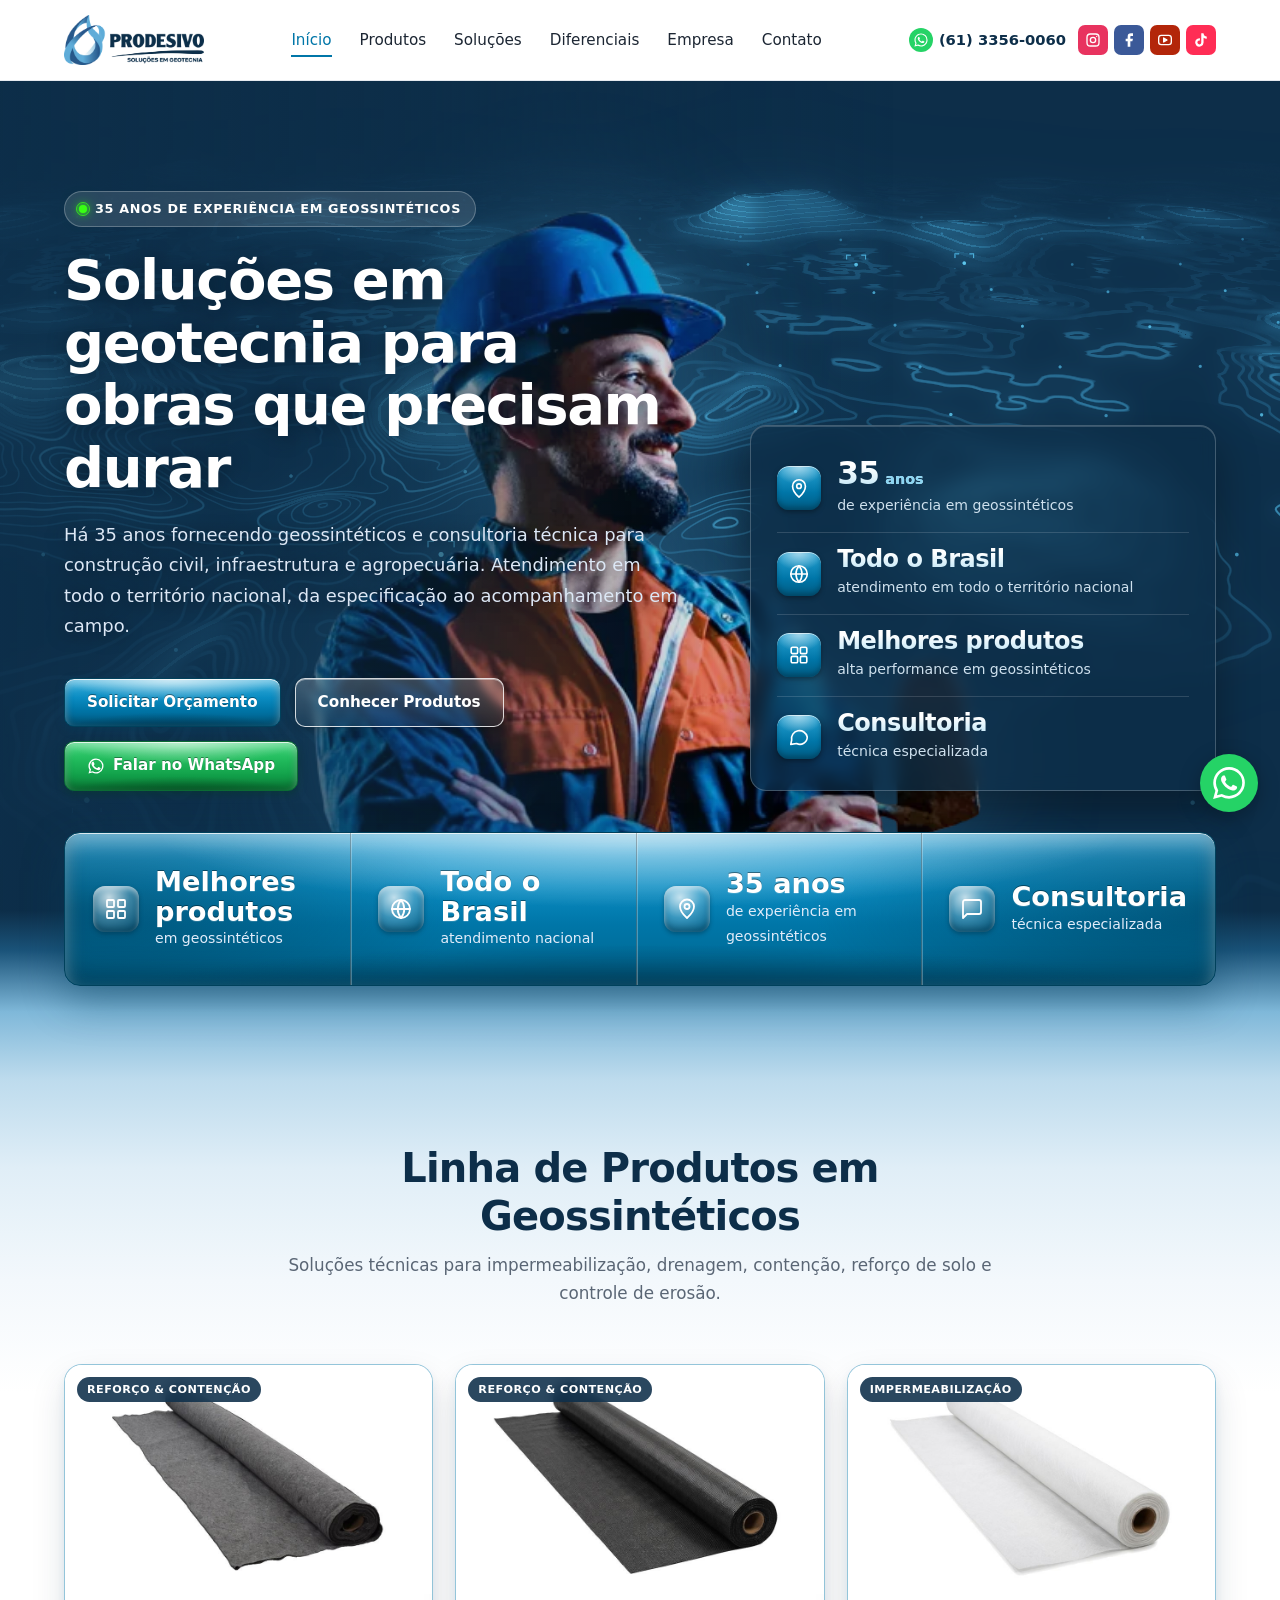
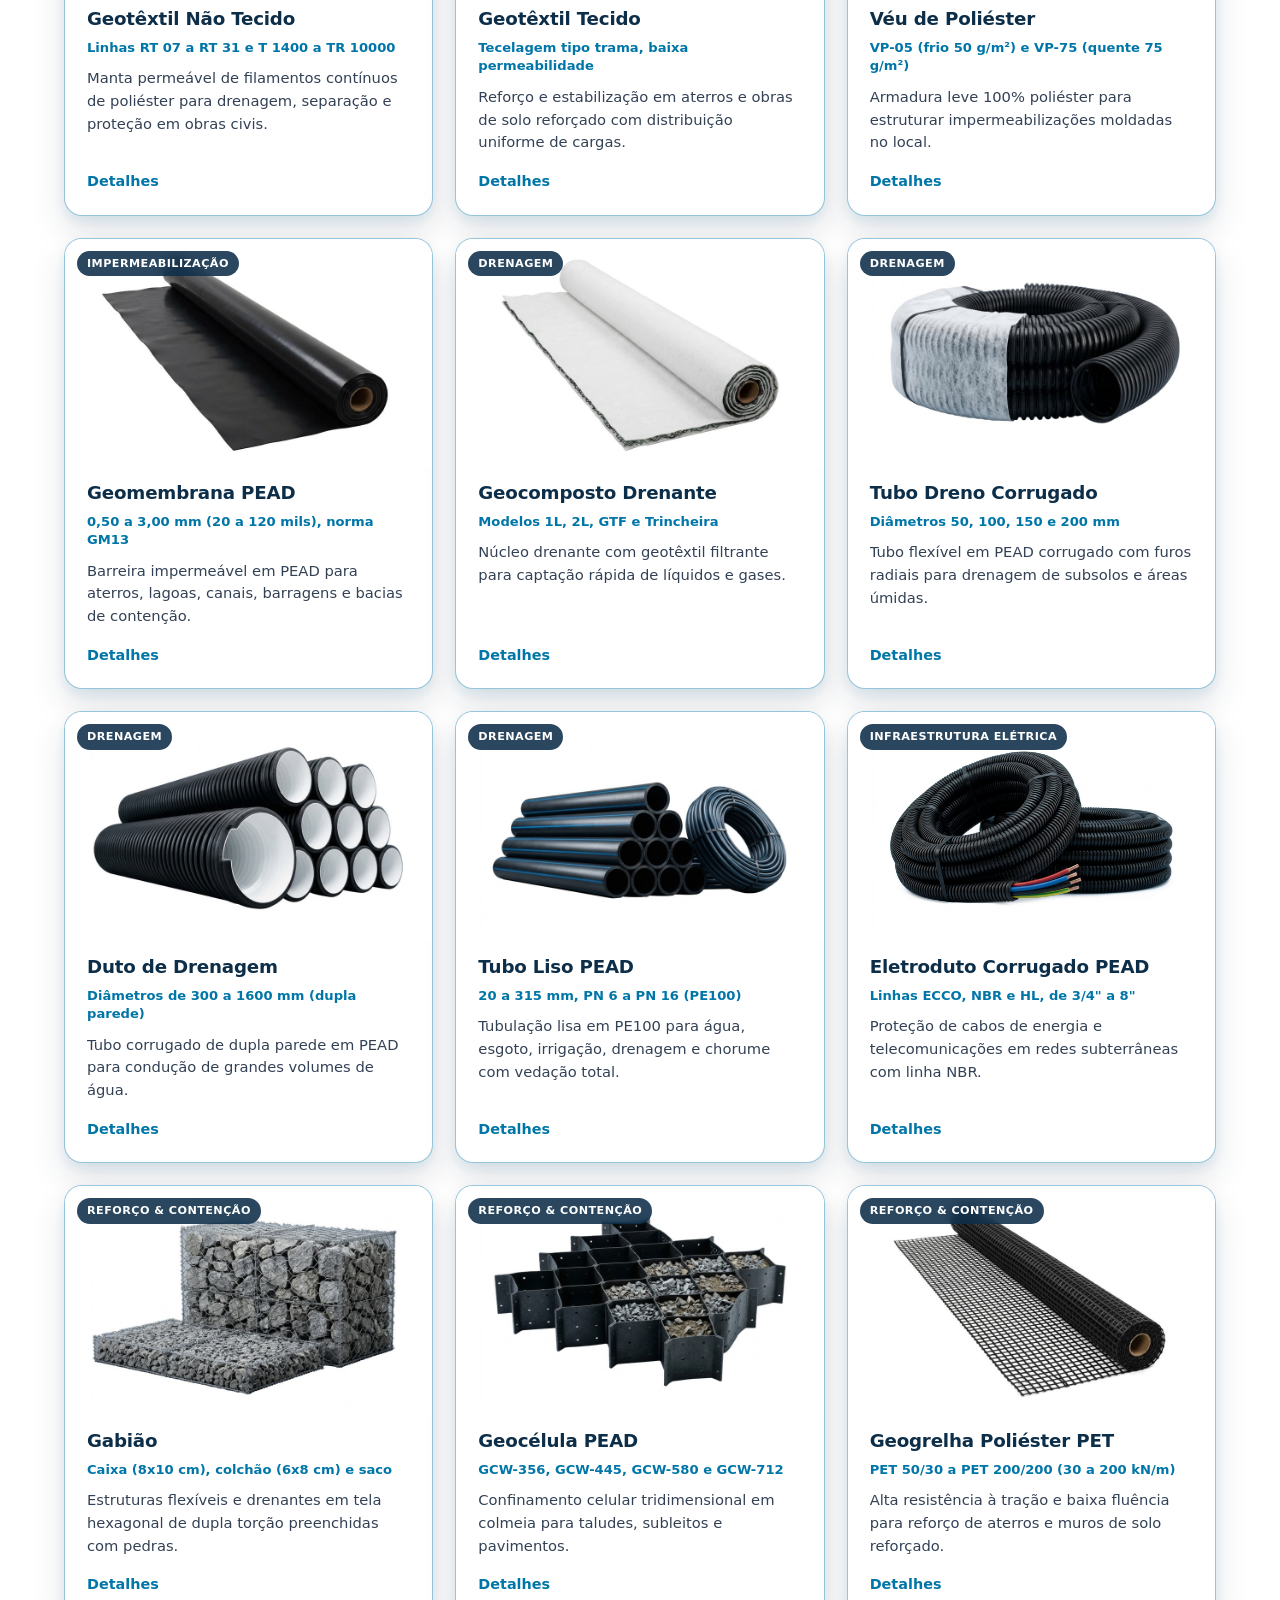
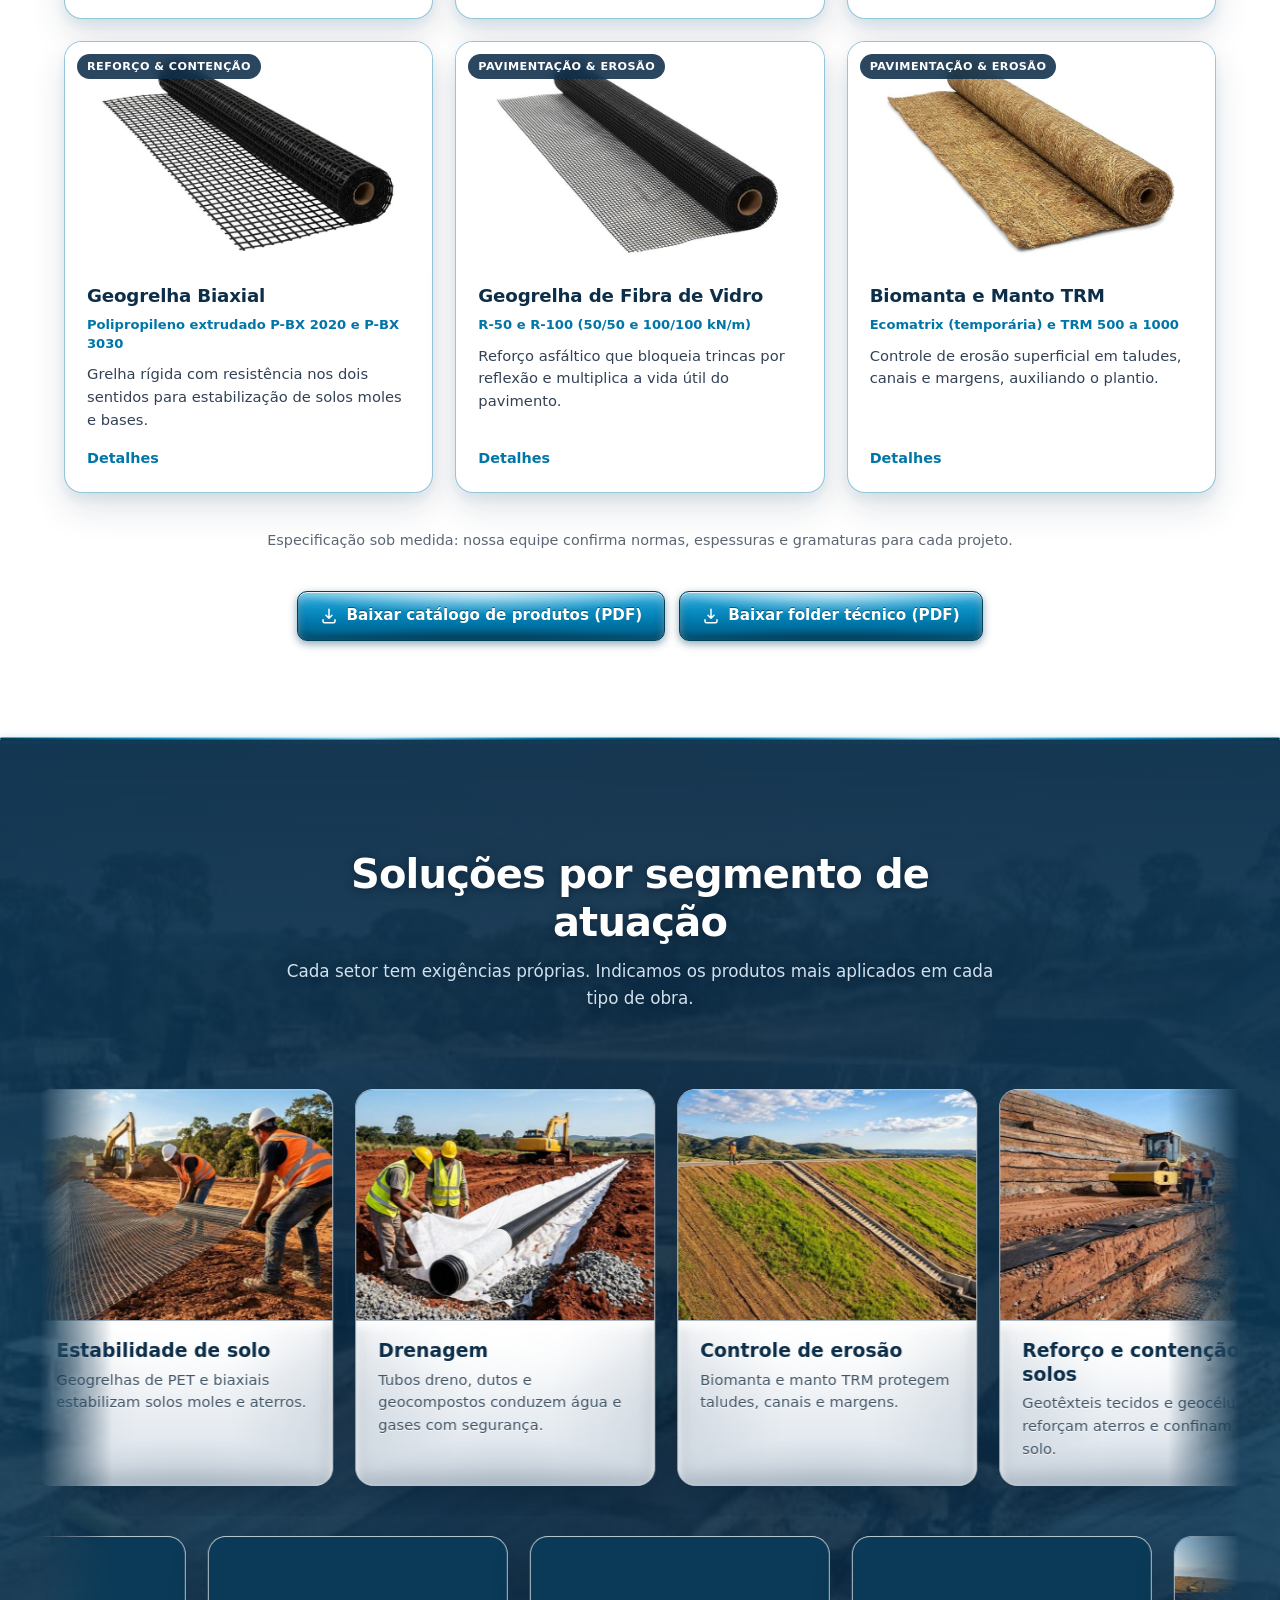
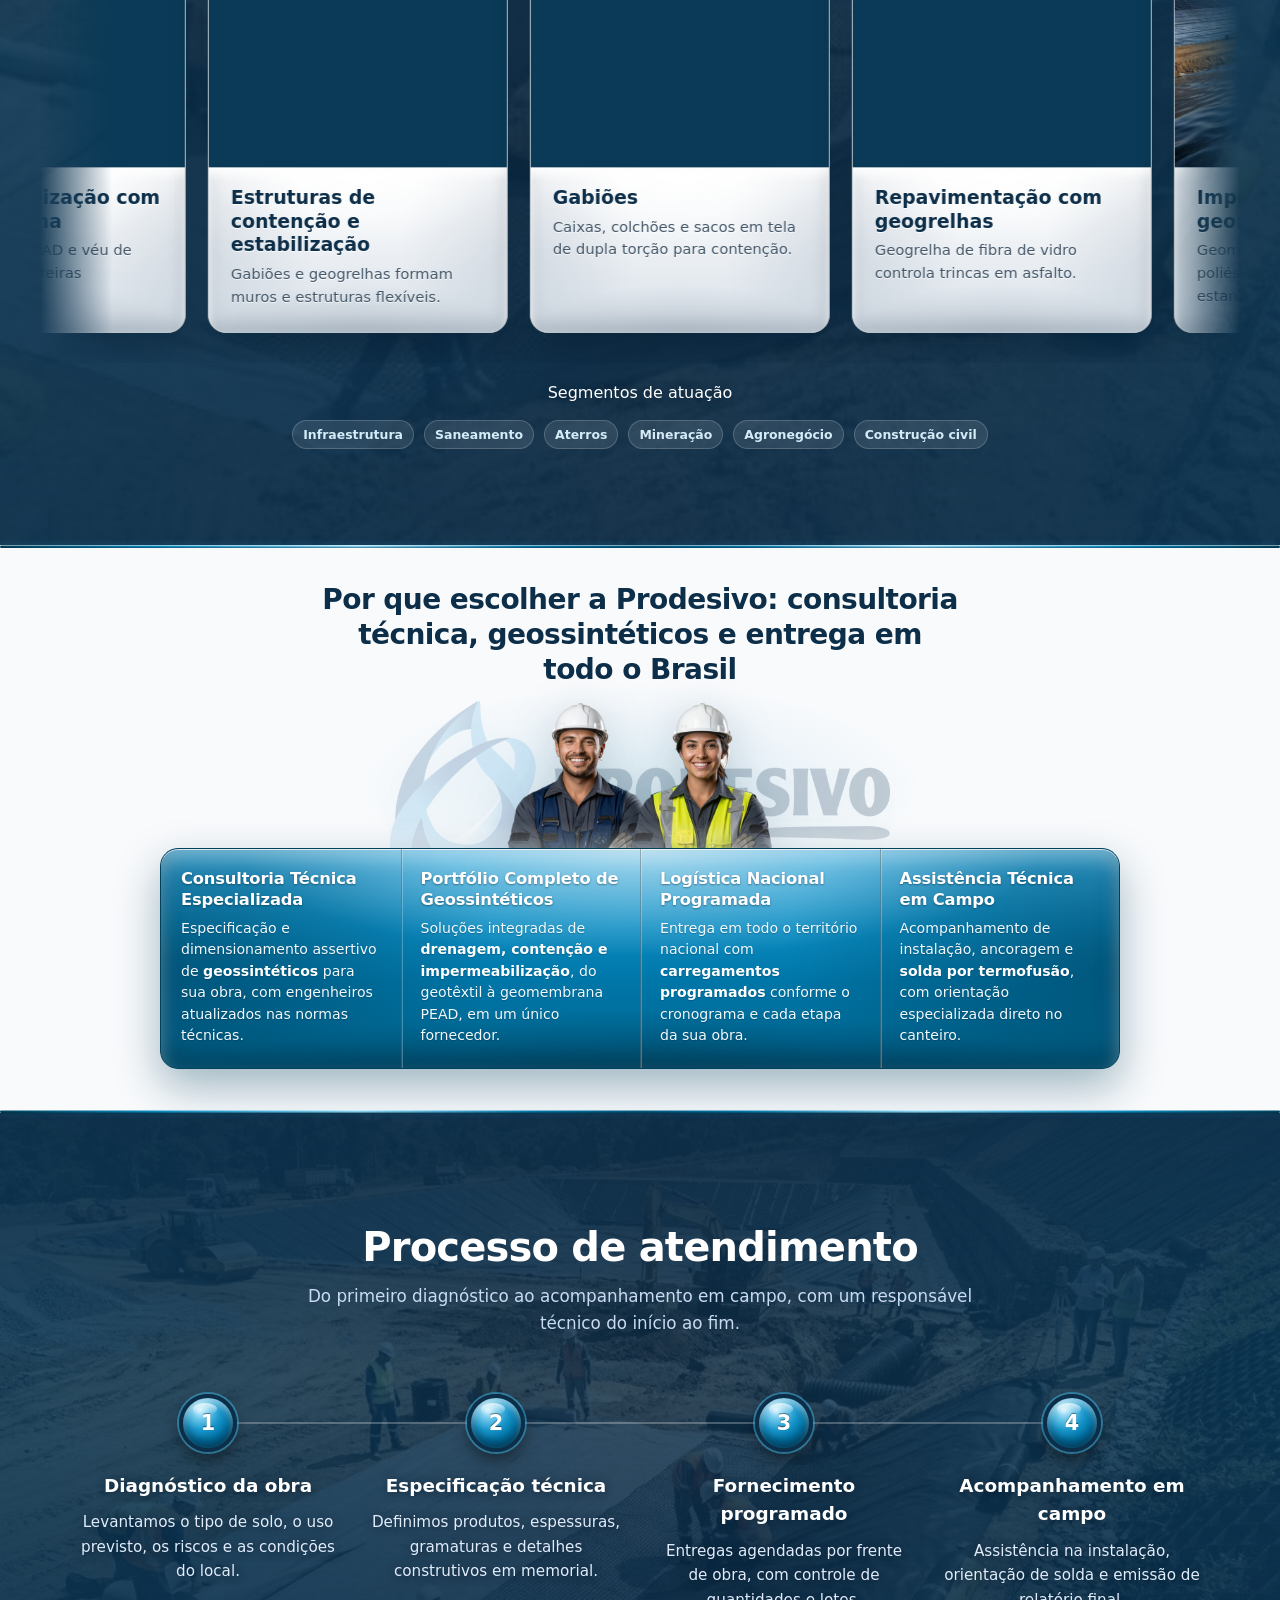
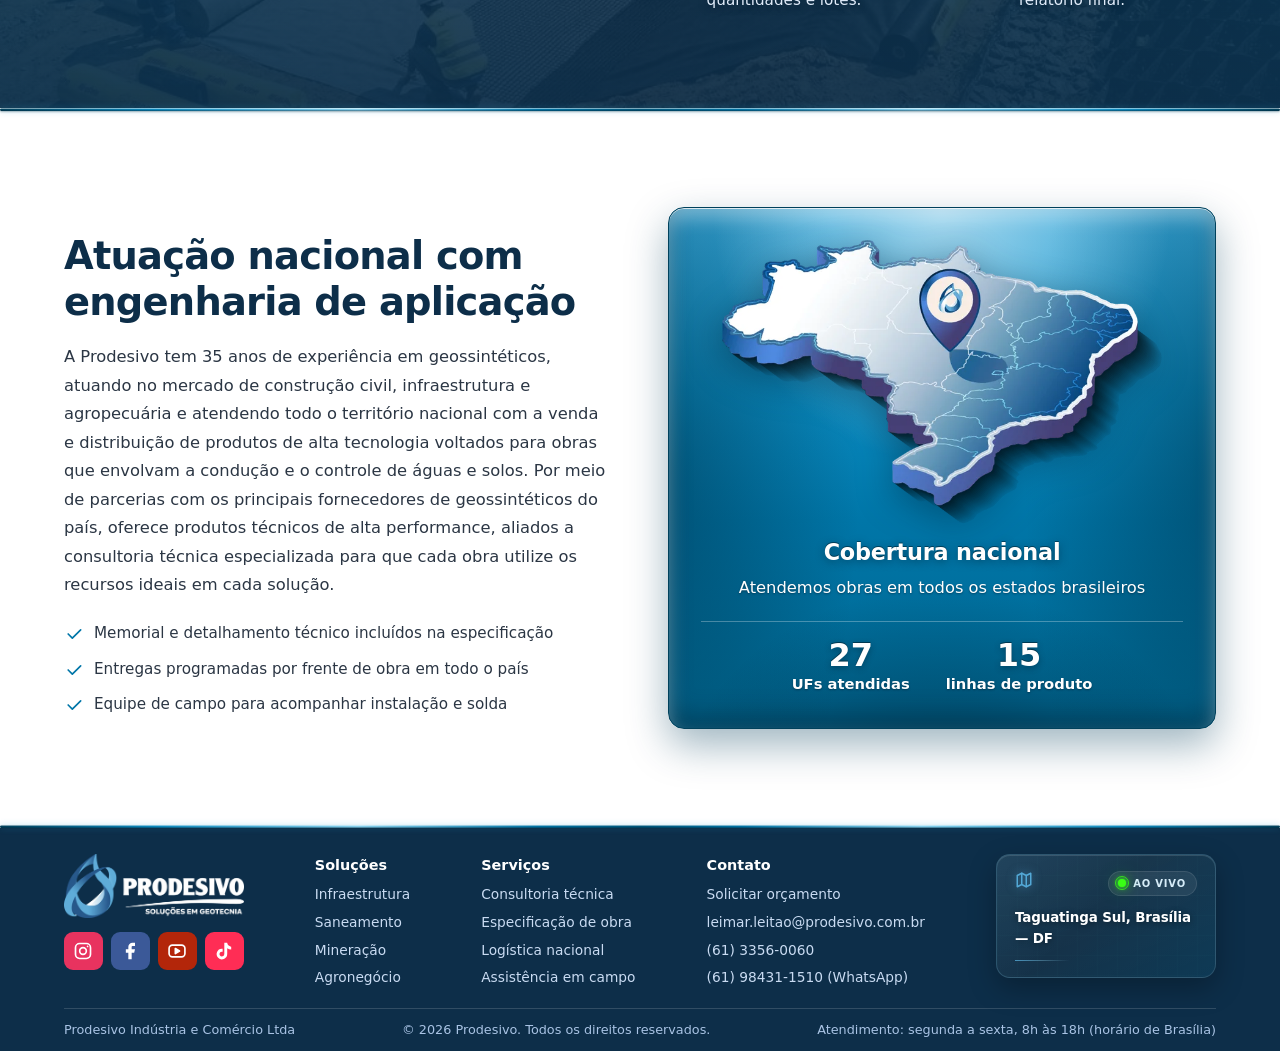
==== commit 3499b719: "fixa tecnica em pdf" ====
--- a/index.html
+++ b/index.html
@@ -1,414 +1,635 @@
 <!DOCTYPE html>
 <html lang="pt-BR" data-theme="light">
+
 <head>
-<meta charset="UTF-8">
-<meta name="viewport" content="width=device-width, initial-scale=1.0">
-<title>Prodesivo | Melhores Produtos em Geossintéticos — Atendimento em Todo o Brasil</title>
-<meta name="description" content="Prodesivo: os melhores produtos em geossintéticos para obras de alta exigência. Geomembranas, geotêxteis, geogrelhas, gabiões e drenagem com engenharia consultiva e atendimento em todo o Brasil. Solicite seu orçamento corporativo.">
-<meta name="keywords" content="geossintéticos, melhores produtos em geossintéticos, geomembrana PEAD, geotêxtil, geogrelha, gabiões, drenagem geotécnica, engenharia geotécnica, atendimento em todo o Brasil, Prodesivo">
-<meta property="og:type" content="website">
-<meta property="og:locale" content="pt_BR">
-<meta property="og:site_name" content="Prodesivo">
-<meta property="og:title" content="Prodesivo | Melhores Produtos em Geossintéticos — Todo o Brasil">
-<meta property="og:description" content="Os melhores produtos em geossintéticos com consultoria técnica especializada e logística programada. Atendemos todo o Brasil com 35 anos de solidez em engenharia geotécnica.">
-<meta name="twitter:card" content="summary_large_image">
-<meta name="twitter:title" content="Prodesivo | Melhores Produtos em Geossintéticos — Todo o Brasil">
-<meta name="twitter:description" content="Os melhores produtos em geossintéticos para infraestrutura, saneamento, mineração e agronegócio. Consultoria técnica e atendimento em todo o Brasil.">
-<meta name="robots" content="index, follow, max-image-preview:large, max-snippet:-1">
-<meta name="author" content="Prodesivo Indústria e Comércio Ltda">
-<meta name="geo.region" content="BR-DF">
-<meta name="geo.placename" content="Brasília">
-<!-- Ao publicar: adicionar <link rel="canonical" href="https://SEU-DOMINIO/"> e og:url / og:image (URL absoluta) -->
-<meta name="theme-color" content="#0D2E49">
-<script type="application/ld+json">{"@context": "https://schema.org", "@type": "LocalBusiness", "name": "Prodesivo", "legalName": "Prodesivo Indústria e Comércio Ltda", "description": "Parceira estratégica no fornecimento dos melhores produtos em geossintéticos, impermeabilização, drenagem e engenharia geotécnica, com consultoria técnica especializada e atendimento em todo o Brasil.", "telephone": "+556133560060", "email": "leimar.leitao@prodesivo.com.br", "address": {"@type": "PostalAddress", "streetAddress": "CSG 08, Lote 09", "addressLocality": "Taguatinga Sul, Brasília", "addressRegion": "DF", "postalCode": "72035-508", "addressCountry": "BR"}, "openingHours": "Mo-Fr 08:00-18:00", "areaServed": {"@type": "Country", "name": "Brasil"}, "sameAs": ["https://www.instagram.com/prodesivodistribuidora/", "https://www.facebook.com/prodesivo", "https://www.youtube.com/watch?v=ndDN4buDU3E", "https://www.tiktok.com/@impermeabilizantrhodopas"], "contactPoint": [{"@type": "ContactPoint", "contactType": "customer service", "telephone": "+556133560060", "areaServed": "BR", "availableLanguage": "pt-BR"}, {"@type": "ContactPoint", "contactType": "sales", "telephone": "+5561984311510", "areaServed": "BR", "availableLanguage": "pt-BR"}], "knowsAbout": ["Melhores produtos em geossintéticos", "Geomembrana PEAD", "Geotêxtil", "Geogrelha", "Gabiões", "Geocélula", "Drenagem geotécnica", "Controle de erosão", "Consultoria técnica em geotecnia", "Atendimento em todo o Brasil"]}</script>
-<script type="application/ld+json">{"@context": "https://schema.org", "@type": "ItemList", "name": "Melhores produtos em geossintéticos | Prodesivo", "itemListElement": [{"@type": "ListItem", "position": 1, "item": {"@type": "Product", "name": "Geotêxtil Não Tecido", "image": "assets/img/produtos/geotextil-nao-tecido.jpg", "description": "Material permeável de filamentos contínuos de poliéster para drenagem, separação e proteção em obras civis.", "category": "Geossintéticos", "brand": {"@type": "Brand", "name": "Prodesivo"}}}, {"@type": "ListItem", "position": 2, "item": {"@type": "Product", "name": "Geotêxtil Tecido", "image": "assets/img/produtos/geotextil-tecido.jpg", "description": "Reforço e estabilização em aterros e obras de solo reforçado.", "category": "Geossintéticos", "brand": {"@type": "Brand", "name": "Prodesivo"}}}, {"@type": "ListItem", "position": 3, "item": {"@type": "Product", "name": "Véu de Poliéster", "image": "assets/img/produtos/veu-poliester.jpg", "description": "Armadura de impermeabilizações moldadas in loco, a frio (50 g/m²) ou a quente (75 g/m²).", "category": "Geossintéticos", "brand": {"@type": "Brand", "name": "Prodesivo"}}}, {"@type": "ListItem", "position": 4, "item": {"@type": "Product", "name": "Geomembrana PEAD", "image": "assets/img/produtos/geomembrana-pead.jpg", "description": "Impermeabilização de aterros sanitários, lagoas, canais, barragens de rejeito e bacias.", "category": "Geossintéticos", "brand": {"@type": "Brand", "name": "Prodesivo"}}}, {"@type": "ListItem", "position": 5, "item": {"@type": "Product", "name": "Geocomposto Drenante", "image": "assets/img/produtos/geocomposto-drenante.jpg", "description": "Núcleo drenante com geotêxtil filtrante para captação de líquidos e gases.", "category": "Geossintéticos", "brand": {"@type": "Brand", "name": "Prodesivo"}}}, {"@type": "ListItem", "position": 6, "item": {"@type": "Product", "name": "Tubo Dreno Corrugado", "image": "assets/img/produtos/tubo-dreno-corrugado.jpg", "description": "PEAD corrugado com furos radiais para drenagem de subsolo, pátios e estacionamentos.", "category": "Geossintéticos", "brand": {"@type": "Brand", "name": "Prodesivo"}}}, {"@type": "ListItem", "position": 7, "item": {"@type": "Product", "name": "Duto de Drenagem", "image": "assets/img/produtos/duto-drenagem.jpg", "description": "Tubo corrugado de dupla parede para condução de grandes volumes.", "category": "Geossintéticos", "brand": {"@type": "Brand", "name": "Prodesivo"}}}, {"@type": "ListItem", "position": 8, "item": {"@type": "Product", "name": "Tubo Liso PEAD", "image": "assets/img/produtos/tubo-liso-pead.jpg", "description": "PE100 para drenagem, esgoto, abastecimento de água, irrigação e transporte de chorume.", "category": "Geossintéticos", "brand": {"@type": "Brand", "name": "Prodesivo"}}}, {"@type": "ListItem", "position": 9, "item": {"@type": "Product", "name": "Eletroduto Corrugado PEAD", "image": "assets/img/produtos/eletroduto-corrugado.jpg", "description": "Proteção de cabos de energia e telecomunicações em instalações subterrâneas.", "category": "Geossintéticos", "brand": {"@type": "Brand", "name": "Prodesivo"}}}, {"@type": "ListItem", "position": 10, "item": {"@type": "Product", "name": "Gabião", "image": "assets/img/produtos/gabiao.jpg", "description": "Tela hexagonal de dupla torção com revestimento Zn95+Al5-MM para contenção de encostas.", "category": "Geossintéticos", "brand": {"@type": "Brand", "name": "Prodesivo"}}}, {"@type": "ListItem", "position": 11, "item": {"@type": "Product", "name": "Geocélula PEAD", "image": "assets/img/produtos/geocelula-pead.jpg", "description": "Confinamento celular de 1,5 mm para estabilização de subleito e reforço de pavimento.", "category": "Geossintéticos", "brand": {"@type": "Brand", "name": "Prodesivo"}}}, {"@type": "ListItem", "position": 12, "item": {"@type": "Product", "name": "Geogrelha Poliéster PET", "image": "assets/img/produtos/geogrelha-poliester-pet.jpg", "description": "Alta resistência à tração e baixa fluência para reforço de aterros sobre solos moles.", "category": "Geossintéticos", "brand": {"@type": "Brand", "name": "Prodesivo"}}}, {"@type": "ListItem", "position": 13, "item": {"@type": "Product", "name": "Geogrelha Biaxial", "image": "assets/img/produtos/geogrelha-biaxial.jpg", "description": "Polipropileno extrudado com alta rigidez radial para estabilização de solos moles.", "category": "Geossintéticos", "brand": {"@type": "Brand", "name": "Prodesivo"}}}, {"@type": "ListItem", "position": 14, "item": {"@type": "Product", "name": "Geogrelha de Fibra de Vidro", "image": "assets/img/produtos/geogrelha-fibra-de-vidro.jpg", "description": "Controle de trincas por reflexão em repavimentação asfáltica.", "category": "Geossintéticos", "brand": {"@type": "Brand", "name": "Prodesivo"}}}, {"@type": "ListItem", "position": 15, "item": {"@type": "Product", "name": "Biomanta e Manto TRM", "image": "assets/img/produtos/biomanta-trm.jpg", "description": "Controle de erosão em taludes, canais e margens, temporário e permanente.", "category": "Geossintéticos", "brand": {"@type": "Brand", "name": "Prodesivo"}}}]}</script>
-<script type="application/ld+json">{"@context":"https://schema.org","@type":"ItemList","name":"Diferenciais Prodesivo","itemListElement":[{"@type":"ListItem","position":1,"item":{"@type":"Service","name":"Consultoria Técnica Especializada em Geossintéticos","serviceType":"Consultoria técnica","description":"Especificação e dimensionamento de geossintéticos para obras de grande porte, com engenheiros atualizados nas normas técnicas.","areaServed":"BR","provider":{"@type":"LocalBusiness","name":"Prodesivo"}}},{"@type":"ListItem","position":2,"item":{"@type":"Service","name":"Melhores Produtos em Geossintéticos","serviceType":"Fornecimento corporativo de geossintéticos","description":"Os melhores produtos em geossintéticos para drenagem, contenção, reforço de solo e impermeabilização em um único parceiro estratégico.","areaServed":"BR","provider":{"@type":"LocalBusiness","name":"Prodesivo"}}},{"@type":"ListItem","position":3,"item":{"@type":"Service","name":"Atendemos Todo o Brasil com Logística Programada","serviceType":"Logística nacional","description":"Atendemos todo o Brasil com entregas programadas conforme o cronograma de cada frente de obra.","areaServed":"BR","provider":{"@type":"LocalBusiness","name":"Prodesivo"}}},{"@type":"ListItem","position":4,"item":{"@type":"Service","name":"Assistência Técnica em Campo","serviceType":"Assistência técnica","description":"Acompanhamento de instalação, ancoragem e solda por termofusão, garantindo máxima segurança e desempenho no canteiro.","areaServed":"BR","provider":{"@type":"LocalBusiness","name":"Prodesivo"}}}]}</script>
-<link rel="icon" type="image/png" href="assets/img/favicon.png">
-<link rel="stylesheet" href="css/shell.css">
-<script src="js/shell.js"></script>
-<link rel="stylesheet" href="css/style.css">
+  <meta charset="UTF-8">
+  <meta name="viewport" content="width=device-width, initial-scale=1.0">
+  <title>Prodesivo | Melhores Produtos em Geossintéticos — Atendimento em Todo o Brasil</title>
+  <meta name="description"
+    content="Prodesivo: os melhores produtos em geossintéticos para obras de alta exigência. Geomembranas, geotêxteis, geogrelhas, gabiões e drenagem com engenharia consultiva e atendimento em todo o Brasil. Solicite seu orçamento corporativo.">
+  <meta name="keywords"
+    content="geossintéticos, melhores produtos em geossintéticos, geomembrana PEAD, geotêxtil, geogrelha, gabiões, drenagem geotécnica, engenharia geotécnica, atendimento em todo o Brasil, Prodesivo">
+  <meta property="og:type" content="website">
+  <meta property="og:locale" content="pt_BR">
+  <meta property="og:site_name" content="Prodesivo">
+  <meta property="og:title" content="Prodesivo | Melhores Produtos em Geossintéticos — Todo o Brasil">
+  <meta property="og:description"
+    content="Os melhores produtos em geossintéticos com consultoria técnica especializada e logística programada. Atendemos todo o Brasil com 35 anos de solidez em engenharia geotécnica.">
+  <meta name="twitter:card" content="summary_large_image">
+  <meta name="twitter:title" content="Prodesivo | Melhores Produtos em Geossintéticos — Todo o Brasil">
+  <meta name="twitter:description"
+    content="Os melhores produtos em geossintéticos para infraestrutura, saneamento, mineração e agronegócio. Consultoria técnica e atendimento em todo o Brasil.">
+  <meta name="robots" content="index, follow, max-image-preview:large, max-snippet:-1">
+  <meta name="author" content="Prodesivo Indústria e Comércio Ltda">
+  <meta name="geo.region" content="BR-DF">
+  <meta name="geo.placename" content="Brasília">
+  <!-- Ao publicar: adicionar <link rel="canonical" href="https://SEU-DOMINIO/"> e og:url / og:image (URL absoluta) -->
+  <meta name="theme-color" content="#0D2E49">
+  <script
+    type="application/ld+json">{"@context": "https://schema.org", "@type": "LocalBusiness", "name": "Prodesivo", "legalName": "Prodesivo Indústria e Comércio Ltda", "description": "Parceira estratégica no fornecimento dos melhores produtos em geossintéticos, impermeabilização, drenagem e engenharia geotécnica, com consultoria técnica especializada e atendimento em todo o Brasil.", "telephone": "+556133560060", "email": "leimar.leitao@prodesivo.com.br", "address": {"@type": "PostalAddress", "streetAddress": "CSG 08, Lote 09", "addressLocality": "Taguatinga Sul, Brasília", "addressRegion": "DF", "postalCode": "72035-508", "addressCountry": "BR"}, "openingHours": "Mo-Fr 08:00-18:00", "areaServed": {"@type": "Country", "name": "Brasil"}, "sameAs": ["https://www.instagram.com/prodesivodistribuidora/", "https://www.facebook.com/prodesivo", "https://www.youtube.com/watch?v=ndDN4buDU3E", "https://www.tiktok.com/@impermeabilizantrhodopas"], "contactPoint": [{"@type": "ContactPoint", "contactType": "customer service", "telephone": "+556133560060", "areaServed": "BR", "availableLanguage": "pt-BR"}, {"@type": "ContactPoint", "contactType": "sales", "telephone": "+5561984311510", "areaServed": "BR", "availableLanguage": "pt-BR"}], "knowsAbout": ["Melhores produtos em geossintéticos", "Geomembrana PEAD", "Geotêxtil", "Geogrelha", "Gabiões", "Geocélula", "Drenagem geotécnica", "Controle de erosão", "Consultoria técnica em geotecnia", "Atendimento em todo o Brasil"]}</script>
+  <script
+    type="application/ld+json">{"@context": "https://schema.org", "@type": "ItemList", "name": "Melhores produtos em geossintéticos | Prodesivo", "itemListElement": [{"@type": "ListItem", "position": 1, "item": {"@type": "Product", "name": "Geotêxtil Não Tecido", "image": "assets/img/produtos/geotextil-nao-tecido.jpg", "description": "Material permeável de filamentos contínuos de poliéster para drenagem, separação e proteção em obras civis.", "category": "Geossintéticos", "brand": {"@type": "Brand", "name": "Prodesivo"}}}, {"@type": "ListItem", "position": 2, "item": {"@type": "Product", "name": "Geotêxtil Tecido", "image": "assets/img/produtos/geotextil-tecido.jpg", "description": "Reforço e estabilização em aterros e obras de solo reforçado.", "category": "Geossintéticos", "brand": {"@type": "Brand", "name": "Prodesivo"}}}, {"@type": "ListItem", "position": 3, "item": {"@type": "Product", "name": "Véu de Poliéster", "image": "assets/img/produtos/veu-poliester.jpg", "description": "Armadura de impermeabilizações moldadas in loco, a frio (50 g/m²) ou a quente (75 g/m²).", "category": "Geossintéticos", "brand": {"@type": "Brand", "name": "Prodesivo"}}}, {"@type": "ListItem", "position": 4, "item": {"@type": "Product", "name": "Geomembrana PEAD", "image": "assets/img/produtos/geomembrana-pead.jpg", "description": "Impermeabilização de aterros sanitários, lagoas, canais, barragens de rejeito e bacias.", "category": "Geossintéticos", "brand": {"@type": "Brand", "name": "Prodesivo"}}}, {"@type": "ListItem", "position": 5, "item": {"@type": "Product", "name": "Geocomposto Drenante", "image": "assets/img/produtos/geocomposto-drenante.jpg", "description": "Núcleo drenante com geotêxtil filtrante para captação de líquidos e gases.", "category": "Geossintéticos", "brand": {"@type": "Brand", "name": "Prodesivo"}}}, {"@type": "ListItem", "position": 6, "item": {"@type": "Product", "name": "Tubo Dreno Corrugado", "image": "assets/img/produtos/tubo-dreno-corrugado.jpg", "description": "PEAD corrugado com furos radiais para drenagem de subsolo, pátios e estacionamentos.", "category": "Geossintéticos", "brand": {"@type": "Brand", "name": "Prodesivo"}}}, {"@type": "ListItem", "position": 7, "item": {"@type": "Product", "name": "Duto de Drenagem", "image": "assets/img/produtos/duto-drenagem.jpg", "description": "Tubo corrugado de dupla parede para condução de grandes volumes.", "category": "Geossintéticos", "brand": {"@type": "Brand", "name": "Prodesivo"}}}, {"@type": "ListItem", "position": 8, "item": {"@type": "Product", "name": "Tubo Liso PEAD", "image": "assets/img/produtos/tubo-liso-pead.jpg", "description": "PE100 para drenagem, esgoto, abastecimento de água, irrigação e transporte de chorume.", "category": "Geossintéticos", "brand": {"@type": "Brand", "name": "Prodesivo"}}}, {"@type": "ListItem", "position": 9, "item": {"@type": "Product", "name": "Eletroduto Corrugado PEAD", "image": "assets/img/produtos/eletroduto-corrugado.jpg", "description": "Proteção de cabos de energia e telecomunicações em instalações subterrâneas.", "category": "Geossintéticos", "brand": {"@type": "Brand", "name": "Prodesivo"}}}, {"@type": "ListItem", "position": 10, "item": {"@type": "Product", "name": "Gabião", "image": "assets/img/produtos/gabiao.jpg", "description": "Tela hexagonal de dupla torção com revestimento Zn95+Al5-MM para contenção de encostas.", "category": "Geossintéticos", "brand": {"@type": "Brand", "name": "Prodesivo"}}}, {"@type": "ListItem", "position": 11, "item": {"@type": "Product", "name": "Geocélula PEAD", "image": "assets/img/produtos/geocelula-pead.jpg", "description": "Confinamento celular de 1,5 mm para estabilização de subleito e reforço de pavimento.", "category": "Geossintéticos", "brand": {"@type": "Brand", "name": "Prodesivo"}}}, {"@type": "ListItem", "position": 12, "item": {"@type": "Product", "name": "Geogrelha Poliéster PET", "image": "assets/img/produtos/geogrelha-poliester-pet.jpg", "description": "Alta resistência à tração e baixa fluência para reforço de aterros sobre solos moles.", "category": "Geossintéticos", "brand": {"@type": "Brand", "name": "Prodesivo"}}}, {"@type": "ListItem", "position": 13, "item": {"@type": "Product", "name": "Geogrelha Biaxial", "image": "assets/img/produtos/geogrelha-biaxial.jpg", "description": "Polipropileno extrudado com alta rigidez radial para estabilização de solos moles.", "category": "Geossintéticos", "brand": {"@type": "Brand", "name": "Prodesivo"}}}, {"@type": "ListItem", "position": 14, "item": {"@type": "Product", "name": "Geogrelha de Fibra de Vidro", "image": "assets/img/produtos/geogrelha-fibra-de-vidro.jpg", "description": "Controle de trincas por reflexão em repavimentação asfáltica.", "category": "Geossintéticos", "brand": {"@type": "Brand", "name": "Prodesivo"}}}, {"@type": "ListItem", "position": 15, "item": {"@type": "Product", "name": "Biomanta e Manto TRM", "image": "assets/img/produtos/biomanta-trm.jpg", "description": "Controle de erosão em taludes, canais e margens, temporário e permanente.", "category": "Geossintéticos", "brand": {"@type": "Brand", "name": "Prodesivo"}}}]}</script>
+  <script
+    type="application/ld+json">{"@context":"https://schema.org","@type":"ItemList","name":"Diferenciais Prodesivo","itemListElement":[{"@type":"ListItem","position":1,"item":{"@type":"Service","name":"Consultoria Técnica Especializada em Geossintéticos","serviceType":"Consultoria técnica","description":"Especificação e dimensionamento de geossintéticos para obras de grande porte, com engenheiros atualizados nas normas técnicas.","areaServed":"BR","provider":{"@type":"LocalBusiness","name":"Prodesivo"}}},{"@type":"ListItem","position":2,"item":{"@type":"Service","name":"Melhores Produtos em Geossintéticos","serviceType":"Fornecimento corporativo de geossintéticos","description":"Os melhores produtos em geossintéticos para drenagem, contenção, reforço de solo e impermeabilização em um único parceiro estratégico.","areaServed":"BR","provider":{"@type":"LocalBusiness","name":"Prodesivo"}}},{"@type":"ListItem","position":3,"item":{"@type":"Service","name":"Atendemos Todo o Brasil com Logística Programada","serviceType":"Logística nacional","description":"Atendemos todo o Brasil com entregas programadas conforme o cronograma de cada frente de obra.","areaServed":"BR","provider":{"@type":"LocalBusiness","name":"Prodesivo"}}},{"@type":"ListItem","position":4,"item":{"@type":"Service","name":"Assistência Técnica em Campo","serviceType":"Assistência técnica","description":"Acompanhamento de instalação, ancoragem e solda por termofusão, garantindo máxima segurança e desempenho no canteiro.","areaServed":"BR","provider":{"@type":"LocalBusiness","name":"Prodesivo"}}}]}</script>
+  <link rel="icon" type="image/png" href="assets/img/favicon.png">
+  <link rel="stylesheet" href="css/shell.css">
+  <script src="js/shell.js"></script>
+  <link rel="stylesheet" href="css/style.css">
 </head>
+
 <body>
-<a class="skip-link" href="#main">Pular para o conteúdo</a>
-
-<a class="sr-only" href="#produtos">Pular para os produtos</a>
-
-
-<header class="site-header" id="header">
-  <div class="wrap header-inner">
-    <a href="#inicio" class="logo" aria-label="Prodesivo, início">
-  <img class="logo-svg" fetchpriority="high" src="assets/img/logo-prodesivo-header.webp" alt="Prodesivo — Soluções em Geotecnia" width="800" height="286">
-</a>
-    <nav class="main-nav" id="mainNav" aria-label="Navegação principal">
-      <ul>
-        <li><a href="#inicio">Início</a></li>
-        <li><a href="#produtos">Produtos</a></li>
-        <li><a href="#solucoes">Soluções</a></li>
-        <li><a href="#diferenciais">Diferenciais</a></li>
-        <li><a href="#empresa">Empresa</a></li>
-        <li><a href="#contato">Contato</a></li>
-      </ul>
-    </nav>
-    <div class="header-cta">
-      <a href="tel:+556133560060" class="header-phone" style="display:inline-flex;align-items:center;gap:6px;color:var(--azul);font-weight:600;font-size:.92rem;text-decoration:none;white-space:nowrap;"><img src="assets/img/icon-whatsapp.svg" alt="" width="24" height="24" style="width:24px;height:24px;flex-shrink:0;display:block;">(61) 3356-0060</a>
-      <div class="header-social" aria-label="Redes sociais">
-        <a class="ig" href="https://www.instagram.com/prodesivodistribuidora/" target="_blank" rel="noopener noreferrer" aria-label="Instagram"><svg viewBox="0 0 24 24" fill="none" stroke="currentColor" stroke-width="2" stroke-linecap="round" stroke-linejoin="round"><rect x="3" y="3" width="18" height="18" rx="5"/><circle cx="12" cy="12" r="4"/><circle cx="17.5" cy="6.5" r="1" fill="currentColor" stroke="none"/></svg></a>
-        <a class="fb" href="https://www.facebook.com/prodesivo" target="_blank" rel="noopener noreferrer" aria-label="Facebook"><svg viewBox="0 0 24 24" fill="currentColor"><path d="M18 2h-3a5 5 0 0 0-5 5v3H7v4h3v8h4v-8h3l1-4h-4V7a1 1 0 0 1 1-1h3z"/></svg></a>
-        <a class="yt" href="https://www.youtube.com/watch?v=ndDN4buDU3E" target="_blank" rel="noopener noreferrer" aria-label="YouTube"><svg viewBox="0 0 24 24" fill="none" stroke="currentColor" stroke-width="2" stroke-linejoin="round"><rect x="2.5" y="5" width="19" height="14" rx="4"/><path d="M10 9l5 3-5 3z" fill="currentColor"/></svg></a>
-        <a class="tt" href="https://www.tiktok.com/@impermeabilizantrhodopas" target="_blank" rel="noopener noreferrer" aria-label="TikTok"><svg viewBox="0 0 24 24" fill="currentColor"><path d="M19.59 6.69a4.83 4.83 0 0 1-3.77-4.25V2h-3.45v13.67a2.89 2.89 0 0 1-5.2 1.74 2.89 2.89 0 0 1 2.31-4.64 2.93 2.93 0 0 1 .88.13V9.4a6.84 6.84 0 0 0-1-.05A6.33 6.33 0 0 0 5 20.1a6.34 6.34 0 0 0 10.86-4.43v-7a8.16 8.16 0 0 0 4.77 1.52v-3.4a4.85 4.85 0 0 1-1-.1z"/></svg></a>
-      </div>
-      <button class="menu-toggle" id="menuToggle" aria-label="Abrir menu" aria-expanded="false" aria-controls="mainNav">
-        <svg viewBox="0 0 24 24" fill="none" stroke="currentColor" stroke-width="2" stroke-linecap="round"><path d="M4 7h16M4 12h16M4 17h16"/></svg>
-      </button>
+  <a class="skip-link" href="#main">Pular para o conteúdo</a>
+
+  <a class="sr-only" href="#produtos">Pular para os produtos</a>
+
+
+  <header class="site-header" id="header">
+    <div class="wrap header-inner">
+      <a href="#inicio" class="logo" aria-label="Prodesivo, início">
+        <img class="logo-svg" fetchpriority="high" src="assets/img/logo-prodesivo-header.webp"
+          alt="Prodesivo — Soluções em Geotecnia" width="800" height="286">
+      </a>
+      <nav class="main-nav" id="mainNav" aria-label="Navegação principal">
+        <ul>
+          <li><a href="#inicio">Início</a></li>
+          <li><a href="#produtos">Produtos</a></li>
+          <li><a href="#solucoes">Soluções</a></li>
+          <li><a href="#diferenciais">Diferenciais</a></li>
+          <li><a href="#empresa">Empresa</a></li>
+          <li><a href="#contato">Contato</a></li>
+        </ul>
+      </nav>
+      <div class="header-cta">
+        <a href="tel:+556133560060" class="header-phone"
+          style="display:inline-flex;align-items:center;gap:6px;color:var(--azul);font-weight:600;font-size:.92rem;text-decoration:none;white-space:nowrap;"><img
+            src="assets/img/icon-whatsapp.svg" alt="" width="24" height="24"
+            style="width:24px;height:24px;flex-shrink:0;display:block;">(61) 3356-0060</a>
+        <div class="header-social" aria-label="Redes sociais">
+          <a class="ig" href="https://www.instagram.com/prodesivodistribuidora/" target="_blank"
+            rel="noopener noreferrer" aria-label="Instagram"><svg viewBox="0 0 24 24" fill="none" stroke="currentColor"
+              stroke-width="2" stroke-linecap="round" stroke-linejoin="round">
+              <rect x="3" y="3" width="18" height="18" rx="5" />
+              <circle cx="12" cy="12" r="4" />
+              <circle cx="17.5" cy="6.5" r="1" fill="currentColor" stroke="none" />
+            </svg></a>
+          <a class="fb" href="https://www.facebook.com/prodesivo" target="_blank" rel="noopener noreferrer"
+            aria-label="Facebook"><svg viewBox="0 0 24 24" fill="currentColor">
+              <path d="M18 2h-3a5 5 0 0 0-5 5v3H7v4h3v8h4v-8h3l1-4h-4V7a1 1 0 0 1 1-1h3z" />
+            </svg></a>
+          <a class="yt" href="https://www.youtube.com/watch?v=ndDN4buDU3E" target="_blank" rel="noopener noreferrer"
+            aria-label="YouTube"><svg viewBox="0 0 24 24" fill="none" stroke="currentColor" stroke-width="2"
+              stroke-linejoin="round">
+              <rect x="2.5" y="5" width="19" height="14" rx="4" />
+              <path d="M10 9l5 3-5 3z" fill="currentColor" />
+            </svg></a>
+          <a class="tt" href="https://www.tiktok.com/@impermeabilizantrhodopas" target="_blank"
+            rel="noopener noreferrer" aria-label="TikTok"><svg viewBox="0 0 24 24" fill="currentColor">
+              <path
+                d="M19.59 6.69a4.83 4.83 0 0 1-3.77-4.25V2h-3.45v13.67a2.89 2.89 0 0 1-5.2 1.74 2.89 2.89 0 0 1 2.31-4.64 2.93 2.93 0 0 1 .88.13V9.4a6.84 6.84 0 0 0-1-.05A6.33 6.33 0 0 0 5 20.1a6.34 6.34 0 0 0 10.86-4.43v-7a8.16 8.16 0 0 0 4.77 1.52v-3.4a4.85 4.85 0 0 1-1-.1z" />
+            </svg></a>
+        </div>
+        <button class="menu-toggle" id="menuToggle" aria-label="Abrir menu" aria-expanded="false"
+          aria-controls="mainNav">
+          <svg viewBox="0 0 24 24" fill="none" stroke="currentColor" stroke-width="2" stroke-linecap="round">
+            <path d="M4 7h16M4 12h16M4 17h16" />
+          </svg>
+        </button>
+      </div>
+    </div>
+  </header>
+
+  <main id="main">
+
+    <!-- 1. HERO -->
+    <section class="hero" id="inicio" aria-labelledby="hero-title">
+      <div class="hero-contours" aria-hidden="true"></div>
+      <img class="hero-worker" src="assets/img/hero-trabalhador.webp" alt="" aria-hidden="true" width="500" height="464"
+        fetchpriority="high" decoding="async" />
+      <div class="wrap hero-grid">
+        <div class="reveal">
+
+          <span class="stamp"><span class="stamp-dot"></span>35 anos de experiência em geossintéticos</span>
+          <h1 id="hero-title">Soluções em geotecnia para obras que precisam durar</h1>
+          <p class="lead">Há 35 anos fornecendo geossintéticos e consultoria técnica para construção civil,
+            infraestrutura e agropecuária. Atendimento em todo o território nacional, da especificação ao acompanhamento
+            em campo.</p>
+          <div class="hero-actions">
+            <a href="#contato" data-open-quote class="btn-pg btn-primary">Solicitar Orçamento</a>
+            <a href="#produtos" class="btn-pg btn-outline-white">Conhecer Produtos</a>
+
+            <a href="https://wa.me/5561984311510?text=Ol%C3%A1%2C%20Prodesivo!%20Gostaria%20de%20solicitar%20um%20or%C3%A7amento."
+              target="_blank" rel="noopener" class="btn-pg btn-wa"><svg viewBox="0 0 24 24" fill="currentColor"
+                width="18" height="18" aria-hidden="true">
+                <path
+                  d="M17.47 14.38c-.3-.15-1.76-.87-2.03-.97-.27-.1-.47-.15-.67.15-.2.3-.77.97-.94 1.16-.17.2-.35.22-.64.07-.3-.15-1.26-.46-2.39-1.48-.88-.79-1.48-1.76-1.65-2.06-.17-.3-.02-.46.13-.6.13-.14.3-.35.45-.52.15-.17.2-.3.3-.5.1-.2.05-.37-.02-.52-.08-.15-.67-1.61-.92-2.2-.24-.58-.49-.5-.67-.51h-.57c-.2 0-.52.07-.8.37-.27.3-1.04 1.02-1.04 2.48s1.07 2.88 1.21 3.07c.15.2 2.1 3.2 5.08 4.49.71.3 1.26.49 1.69.62.71.23 1.36.2 1.87.12.57-.08 1.76-.72 2-1.41.25-.7.25-1.29.17-1.41-.07-.12-.27-.2-.57-.35z" />
+                <path
+                  d="M12 2a10 10 0 0 0-8.56 15.17L2 22l4.98-1.31A10 10 0 1 0 12 2zm0 18.2a8.2 8.2 0 0 1-4.18-1.14l-.3-.18-2.96.78.79-2.88-.2-.3A8.2 8.2 0 1 1 12 20.2z"
+                  fill-rule="evenodd" />
+              </svg> Falar no WhatsApp</a>
+          </div>
+        </div>
+        <aside class="hero-card reveal" aria-label="Indicadores da empresa">
+          <div class="indicator">
+            <div class="ind-chip"><svg viewBox="0 0 24 24" aria-hidden="true">
+                <path d="M12 22s7-6.2 7-12a7 7 0 1 0-14 0c0 5.8 7 12 7 12z" />
+                <circle cx="12" cy="10" r="2.5" />
+              </svg></div>
+            <div><strong><span class="n">35</span><small>anos</small></strong><span class="ind-lbl">de experiência em
+                geossintéticos</span></div>
+          </div>
+          <div class="indicator">
+            <div class="ind-chip"><svg viewBox="0 0 24 24" aria-hidden="true">
+                <circle cx="12" cy="12" r="9" />
+                <path d="M3 12h18M12 3a14 14 0 0 1 0 18M12 3a14 14 0 0 0 0 18" />
+              </svg></div>
+            <div><strong class="cons">Todo o Brasil</strong><span class="ind-lbl">atendimento em todo o território
+                nacional</span></div>
+          </div>
+          <div class="indicator">
+            <div class="ind-chip"><svg viewBox="0 0 24 24" aria-hidden="true">
+                <rect x="3.5" y="3.5" width="7" height="7" rx="1.5" />
+                <rect x="13.5" y="3.5" width="7" height="7" rx="1.5" />
+                <rect x="3.5" y="13.5" width="7" height="7" rx="1.5" />
+                <rect x="13.5" y="13.5" width="7" height="7" rx="1.5" />
+              </svg></div>
+            <div><strong class="cons">Melhores produtos</strong><span class="ind-lbl">alta performance em
+                geossintéticos</span></div>
+          </div>
+          <div class="indicator">
+            <div class="ind-chip"><svg viewBox="0 0 24 24" aria-hidden="true">
+                <path d="M21 12a8 8 0 0 1-11.6 7.1L3 20l1-4.6A8 8 0 1 1 21 12z" />
+              </svg></div>
+            <div><strong class="cons">Consultoria</strong><span class="ind-lbl">técnica especializada</span></div>
+          </div>
+        </aside>
+      </div>
+    </section>
+
+    <!-- 2. NUMBERS -->
+    <section class="numbers" aria-label="Destaques da empresa">
+      <div class="wrap">
+        <div class="numbers-band">
+          <div class="numbers-grid">
+            <div class="num-block">
+              <div class="num-icon"><svg viewBox="0 0 24 24" stroke-linecap="round" stroke-linejoin="round">
+                  <rect x="3" y="3" width="7" height="7" rx="1" />
+                  <rect x="14" y="3" width="7" height="7" rx="1" />
+                  <rect x="3" y="14" width="7" height="7" rx="1" />
+                  <rect x="14" y="14" width="7" height="7" rx="1" />
+                </svg></div>
+              <div><strong>Melhores produtos</strong><span>em geossintéticos</span></div>
+            </div>
+            <div class="num-block">
+              <div class="num-icon"><svg viewBox="0 0 24 24" stroke-linecap="round" stroke-linejoin="round">
+                  <circle cx="12" cy="12" r="9" />
+                  <path d="M3 12h18M12 3a14 14 0 0 1 0 18M12 3a14 14 0 0 0 0 18" />
+                </svg></div>
+              <div><strong>Todo o Brasil</strong><span>atendimento nacional</span></div>
+            </div>
+            <div class="num-block">
+              <div class="num-icon"><svg viewBox="0 0 24 24" stroke-linecap="round" stroke-linejoin="round">
+                  <path d="M12 21s-7-6.2-7-11.5A7 7 0 0 1 19 9.5C19 14.8 12 21 12 21z" />
+                  <circle cx="12" cy="9.5" r="2.5" />
+                </svg></div>
+              <div><strong>35 anos</strong><span>de experiência em geossintéticos</span></div>
+            </div>
+            <div class="num-block">
+              <div class="num-icon"><svg viewBox="0 0 24 24" stroke-linecap="round" stroke-linejoin="round">
+                  <path d="M21 15a2 2 0 0 1-2 2H7l-4 4V5a2 2 0 0 1 2-2h14a2 2 0 0 1 2 2z" />
+                </svg></div>
+              <div><strong>Consultoria</strong><span>técnica especializada</span></div>
+            </div>
+          </div>
+        </div>
+      </div>
+      <div class="numbers-pad"></div>
+    </section>
+
+    <!-- 3. PRODUTOS -->
+    <section class="section" id="produtos" aria-labelledby="produtos-title">
+      <div class="wrap">
+        <div class="section-head reveal">
+          <h2 id="produtos-title">Linha de Produtos em Geossintéticos</h2>
+          <p>Soluções técnicas para impermeabilização, drenagem, contenção, reforço de solo e controle de erosão.</p>
+        </div>
+        <div class="products-grid" id="productsGrid"></div>
+        <noscript>
+          <ul>
+            <li><strong>Geotêxtil Não Tecido</strong> — Material permeável de filamentos contínuos de poliéster para
+              drenagem, separação e proteção em obras civis.</li>
+            <li><strong>Geotêxtil Tecido</strong> — Reforço e estabilização em aterros e obras de solo reforçado.</li>
+            <li><strong>Véu de Poliéster</strong> — Armadura de impermeabilizações moldadas in loco, a frio (50 g/m²) ou
+              a quente (75 g/m²).</li>
+            <li><strong>Geomembrana PEAD</strong> — Impermeabilização de aterros sanitários, lagoas, canais, barragens
+              de rejeito e bacias.</li>
+            <li><strong>Geocomposto Drenante</strong> — Núcleo drenante com geotêxtil filtrante para captação de
+              líquidos e gases.</li>
+            <li><strong>Tubo Dreno Corrugado</strong> — PEAD corrugado com furos radiais para drenagem de subsolo,
+              pátios e estacionamentos.</li>
+            <li><strong>Duto de Drenagem</strong> — Tubo corrugado de dupla parede para condução de grandes volumes.
+            </li>
+            <li><strong>Tubo Liso PEAD</strong> — PE100 para drenagem, esgoto, abastecimento de água, irrigação e
+              transporte de chorume.</li>
+            <li><strong>Eletroduto Corrugado PEAD</strong> — Proteção de cabos de energia e telecomunicações em
+              instalações subterrâneas.</li>
+            <li><strong>Gabião</strong> — Tela hexagonal de dupla torção com revestimento Zn95+Al5-MM para contenção de
+              encostas.</li>
+            <li><strong>Geocélula PEAD</strong> — Confinamento celular de 1,5 mm para estabilização de subleito e
+              reforço de pavimento.</li>
+            <li><strong>Geogrelha Poliéster PET</strong> — Alta resistência à tração e baixa fluência para reforço de
+              aterros sobre solos moles.</li>
+            <li><strong>Geogrelha Biaxial</strong> — Polipropileno extrudado com alta rigidez radial para estabilização
+              de solos moles.</li>
+            <li><strong>Geogrelha de Fibra de Vidro</strong> — Controle de trincas por reflexão em repavimentação
+              asfáltica.</li>
+            <li><strong>Biomanta e Manto TRM</strong> — Controle de erosão em taludes, canais e margens, temporário e
+              permanente.</li>
+          </ul>
+        </noscript>
+        <p class="products-foot">Especificação sob medida: nossa equipe confirma normas, espessuras e gramaturas para
+          cada projeto.</p>
+      </div>
+      <div class="wrap"
+        style="display:flex;justify-content:center;align-items:center;gap:14px;flex-wrap:wrap;margin-top:40px">
+        <a class="btn-pg btn-primary" href="assets/catalogo-produtos-prodesivo.pdf" target="_blank" rel="noopener"><svg
+            viewBox="0 0 24 24" fill="none" stroke="currentColor" stroke-width="2" stroke-linecap="round"
+            stroke-linejoin="round" aria-hidden="true">
+            <path d="M12 3v12m0 0l-4-4m4 4l4-4M4 17v2a2 2 0 0 0 2 2h12a2 2 0 0 0 2-2v-2" />
+          </svg> Baixar catálogo de produtos (PDF)</a>
+        <a class="btn-pg btn-primary" href="assets/folder-tecnico-prodesivo.pdf" target="_blank" rel="noopener"><svg
+            viewBox="0 0 24 24" fill="none" stroke="currentColor" stroke-width="2" stroke-linecap="round"
+            stroke-linejoin="round" aria-hidden="true">
+            <path d="M12 3v12m0 0l-4-4m4 4l4-4M4 17v2a2 2 0 0 0 2 2h12a2 2 0 0 0 2-2v-2" />
+          </svg> Baixar folder técnico (PDF)</a>
+      </div>
+    </section>
+    <div class="metal-line" aria-hidden="true"></div>
+
+    <!-- 4. SOLUÇÕES -->
+    <section class="section section-alt" id="solucoes" aria-labelledby="solucoes-title">
+      <div class="wrap">
+        <div class="section-head reveal">
+          <h2 id="solucoes-title">Soluções por segmento de atuação</h2>
+          <p>Cada setor tem exigências próprias. Indicamos os produtos mais aplicados em cada tipo de obra.</p>
+        </div>
+        <div class="sol-wrap" id="segGrid"></div>
+        <noscript>
+          <ul>
+            <li><strong>Estabilidade de solo</strong> — Geogrelhas de PET e biaxiais estabilizam solos moles e aterros.
+            </li>
+            <li><strong>Drenagem</strong> — Tubos dreno, dutos e geocompostos conduzem água e gases com segurança.</li>
+            <li><strong>Controle de erosão</strong> — Biomanta e manto TRM protegem taludes, canais e margens.</li>
+            <li><strong>Reforço e contenção de solos</strong> — Geotêxteis tecidos e geocélulas reforçam aterros e
+              confinam o solo.</li>
+            <li><strong>Impermeabilização com geomembrana</strong> — Geomembrana PEAD e véu de poliéster para barreiras
+              estanques.</li>
+            <li><strong>Estruturas de contenção e estabilização</strong> — Gabiões e geogrelhas formam muros e
+              estruturas flexíveis.</li>
+            <li><strong>Gabiões</strong> — Caixas, colchões e sacos em tela de dupla torção para contenção.</li>
+            <li><strong>Repavimentação com geogrelhas</strong> — Geogrelha de fibra de vidro controla trincas em
+              asfalto.</li>
+          </ul>
+        </noscript>
+      </div>
+    </section>
+    <div class="metal-line" aria-hidden="true"></div>
+
+    <!-- 5. DIFERENCIAIS -->
+    <section class="section" id="diferenciais" aria-labelledby="dif-title">
+      <div class="wrap">
+        <div class="section-head reveal">
+          <h2 id="dif-title">Por que escolher a Prodesivo: consultoria técnica, geossintéticos e entrega em todo o
+            Brasil</h2>
+        </div>
+        <div class="diff-stage">
+          <div class="diff-photos" aria-hidden="true">
+            <div class="diff-brand-backdrop">
+              <img class="diff-brand-logo" src="assets/img/logo-prodesivo-header.webp" alt="" width="800" height="286"
+                loading="lazy" decoding="async">
+            </div>
+            <figure class="diff-photo from-left reveal"><img src="assets/img/diferenciais/equipe-tecnico.png" alt=""
+                width="426" height="600" loading="lazy" decoding="async"></figure>
+            <figure class="diff-photo from-right reveal"><img src="assets/img/diferenciais/equipe-tecnica.png" alt=""
+                width="426" height="600" loading="lazy" decoding="async"></figure>
+          </div>
+          <ul class="diff-grid" id="diffGrid" aria-label="Diferenciais da Prodesivo">
+            <li>
+              <article class="diff-card reveal">
+                <h3>Consultoria Técnica Especializada</h3>
+                <p>Especificação e dimensionamento assertivo de <strong>geossintéticos</strong> para sua obra, com
+                  engenheiros atualizados nas normas técnicas.</p>
+              </article>
+            </li>
+            <li>
+              <article class="diff-card reveal">
+                <h3>Portfólio Completo de Geossintéticos</h3>
+                <p>Soluções integradas de <strong>drenagem, contenção e impermeabilização</strong>, do geotêxtil à
+                  geomembrana PEAD, em um único fornecedor.</p>
+              </article>
+            </li>
+            <li>
+              <article class="diff-card reveal">
+                <h3>Logística Nacional Programada</h3>
+                <p>Entrega em todo o território nacional com <strong>carregamentos programados</strong> conforme o
+                  cronograma e cada etapa da sua obra.</p>
+              </article>
+            </li>
+            <li>
+              <article class="diff-card reveal">
+                <h3>Assistência Técnica em Campo</h3>
+                <p>Acompanhamento de instalação, ancoragem e <strong>solda por termofusão</strong>, com orientação
+                  especializada direto no canteiro.</p>
+              </article>
+            </li>
+          </ul>
+        </div>
+      </div>
+    </section>
+    <div class="metal-line" aria-hidden="true"></div>
+
+    <!-- 6. PROCESSO -->
+    <section class="section section-blue" aria-labelledby="proc-title">
+      <div class="wrap">
+        <div class="section-head reveal">
+          <h2 id="proc-title" style="color:#fff;">Processo de atendimento</h2>
+          <p style="color:#C9DBF2;">Do primeiro diagnóstico ao acompanhamento em campo, com um responsável técnico do
+            início ao fim.</p>
+        </div>
+        <ol class="process reveal">
+          <li class="step">
+            <div class="step-num">1</div>
+            <h3>Diagnóstico da obra</h3>
+            <p>Levantamos o tipo de solo, o uso previsto, os riscos e as condições do local.</p>
+          </li>
+          <li class="step">
+            <div class="step-num">2</div>
+            <h3>Especificação técnica</h3>
+            <p>Definimos produtos, espessuras, gramaturas e detalhes construtivos em memorial.</p>
+          </li>
+          <li class="step">
+            <div class="step-num">3</div>
+            <h3>Fornecimento programado</h3>
+            <p>Entregas agendadas por frente de obra, com controle de quantidades e lotes.</p>
+          </li>
+          <li class="step">
+            <div class="step-num">4</div>
+            <h3>Acompanhamento em campo</h3>
+            <p>Assistência na instalação, orientação de solda e emissão de relatório final.</p>
+          </li>
+        </ol>
+      </div>
+    </section>
+    <div class="metal-line" aria-hidden="true"></div>
+
+    <!-- 7. EMPRESA -->
+    <section class="section" id="empresa" aria-labelledby="empresa-title">
+      <div class="wrap company-grid">
+        <div class="company-text reveal">
+          <h2 id="empresa-title">Atuação nacional com engenharia de aplicação</h2>
+          <p>A Prodesivo tem 35 anos de experiência em geossintéticos, atuando no mercado de construção civil,
+            infraestrutura e agropecuária e atendendo todo o território nacional com a venda e distribuição de produtos
+            de alta tecnologia voltados para obras que envolvam a condução e o controle de águas e solos. Por meio de
+            parcerias com os principais fornecedores de geossintéticos do país, oferece produtos técnicos de alta
+            performance, aliados a consultoria técnica especializada para que cada obra utilize os recursos ideais em
+            cada solução.</p>
+          <ul class="check-list">
+            <li><svg viewBox="0 0 24 24" stroke-linecap="round" stroke-linejoin="round">
+                <path d="M5 12l5 5L20 7" />
+              </svg>Memorial e detalhamento técnico incluídos na especificação</li>
+            <li><svg viewBox="0 0 24 24" stroke-linecap="round" stroke-linejoin="round">
+                <path d="M5 12l5 5L20 7" />
+              </svg>Entregas programadas por frente de obra em todo o país</li>
+            <li><svg viewBox="0 0 24 24" stroke-linecap="round" stroke-linejoin="round">
+                <path d="M5 12l5 5L20 7" />
+              </svg>Equipe de campo para acompanhar instalação e solda</li>
+          </ul>
+        </div>
+        <div class="map-panel reveal" aria-label="Cobertura nacional">
+          <img src="assets/img/mapa-brasil-3d.webp" alt="Mapa 3D do Brasil com a localização da Prodesivo" width="720"
+            height="464" loading="lazy" decoding="async"
+            style="display:block;margin:0 auto;width:100%;max-width:440px;height:auto;">
+          <h3>Cobertura nacional</h3>
+          <p>Atendemos obras em todos os estados brasileiros</p>
+          <div class="map-stats">
+            <div><strong>27</strong>UFs atendidas</div>
+            <div><strong>15</strong>linhas de produto</div>
+          </div>
+        </div>
+      </div>
+    </section>
+    <div class="metal-line" aria-hidden="true"></div>
+
+  </main>
+
+  <!-- 8. FOOTER -->
+  <footer class="site-footer" id="contato">
+    <div class="wrap">
+      <div class="footer-grid">
+        <div class="footer-brand">
+          <img class="logo-svg" src="assets/img/logo-prodesivo-rodape.webp" alt="Prodesivo — Soluções em Geotecnia"
+            width="800" height="286" loading="lazy" decoding="async">
+          <div class="footer-social" aria-label="Redes sociais">
+            <a class="ig" href="https://www.instagram.com/prodesivodistribuidora/" target="_blank"
+              rel="noopener noreferrer" aria-label="Instagram"><svg viewBox="0 0 24 24" fill="none"
+                stroke="currentColor" stroke-width="2" stroke-linecap="round" stroke-linejoin="round">
+                <rect x="3" y="3" width="18" height="18" rx="5" />
+                <circle cx="12" cy="12" r="4" />
+                <circle cx="17.5" cy="6.5" r="1" fill="currentColor" stroke="none" />
+              </svg></a>
+            <a class="fb" href="https://www.facebook.com/prodesivo" target="_blank" rel="noopener noreferrer"
+              aria-label="Facebook"><svg viewBox="0 0 24 24" fill="currentColor">
+                <path d="M18 2h-3a5 5 0 0 0-5 5v3H7v4h3v8h4v-8h3l1-4h-4V7a1 1 0 0 1 1-1h3z" />
+              </svg></a>
+            <a class="yt" href="https://www.youtube.com/watch?v=ndDN4buDU3E" target="_blank" rel="noopener noreferrer"
+              aria-label="YouTube"><svg viewBox="0 0 24 24" fill="none" stroke="currentColor" stroke-width="2"
+                stroke-linejoin="round">
+                <rect x="2.5" y="5" width="19" height="14" rx="4" />
+                <path d="M10 9l5 3-5 3z" fill="currentColor" />
+              </svg></a>
+            <a class="tt" href="https://www.tiktok.com/@impermeabilizantrhodopas" target="_blank"
+              rel="noopener noreferrer" aria-label="TikTok"><svg viewBox="0 0 24 24" fill="currentColor">
+                <path
+                  d="M19.59 6.69a4.83 4.83 0 0 1-3.77-4.25V2h-3.45v13.67a2.89 2.89 0 0 1-5.2 1.74 2.89 2.89 0 0 1 2.31-4.64 2.93 2.93 0 0 1 .88.13V9.4a6.84 6.84 0 0 0-1-.05A6.33 6.33 0 0 0 5 20.1a6.34 6.34 0 0 0 10.86-4.43v-7a8.16 8.16 0 0 0 4.77 1.52v-3.4a4.85 4.85 0 0 1-1-.1z" />
+              </svg></a>
+          </div>
+        </div>
+        <nav class="footer-col" aria-label="Soluções">
+          <h3>Soluções</h3>
+          <ul>
+            <li><a href="#solucoes">Infraestrutura</a></li>
+            <li><a href="#solucoes">Saneamento</a></li>
+            <li><a href="#solucoes">Mineração</a></li>
+            <li><a href="#solucoes">Agronegócio</a></li>
+          </ul>
+        </nav>
+        <nav class="footer-col" aria-label="Serviços">
+          <h3>Serviços</h3>
+          <ul>
+            <li><a href="#diferenciais">Consultoria técnica</a></li>
+            <li><a href="#diferenciais">Especificação de obra</a></li>
+            <li><a href="#empresa">Logística nacional</a></li>
+            <li><a href="#diferenciais">Assistência em campo</a></li>
+          </ul>
+        </nav>
+        <div class="footer-col">
+          <h3>Contato</h3>
+          <address class="footer-address">
+            <ul>
+              <li><a href="#contato">Solicitar orçamento</a></li>
+              <li><a href="mailto:leimar.leitao@prodesivo.com.br">leimar.leitao@prodesivo.com.br</a></li>
+              <li><a href="tel:+556133560060">(61) 3356-0060</a></li>
+              <li><a href="https://wa.me/5561984311510" target="_blank" rel="noopener noreferrer">(61) 98431-1510
+                  (WhatsApp)</a></li>
+            </ul>
+          </address>
+        </div>
+        <div class="fmap" id="footMap">
+          <div class="fmap-card" role="button" tabindex="0" aria-expanded="false" aria-controls="footMapInfo"
+            data-map-url="https://www.google.com/maps/search/?api=1&query=CSG+08+Lote+09+Taguatinga+Sul+Bras%C3%ADlia+DF"
+            aria-label="Localização da Prodesivo em Taguatinga Sul, Brasília. Clique para expandir o mapa e clique novamente para abrir no Google Maps">
+            <div class="fmap-sheen"></div>
+            <div class="fmap-grid" aria-hidden="true">
+              <svg width="100%" height="100%">
+                <defs>
+                  <pattern id="fmapGrid" width="20" height="20" patternUnits="userSpaceOnUse">
+                    <path d="M20 0H0V20" fill="none" stroke="#8bd6f3" stroke-width=".5" />
+                  </pattern>
+                </defs>
+                <rect width="100%" height="100%" fill="url(#fmapGrid)" />
+              </svg>
+            </div>
+            <div class="fmap-city" aria-hidden="true">
+              <img class="fmap-img" src="assets/img/mapa-prodesivo.jpg"
+                alt="Mapa da localização da Prodesivo em Taguatinga Sul, Brasília — DF" loading="lazy" decoding="async">
+              <div class="fmap-pin">
+                <span class="fmap-pulse"></span>
+                <svg width="34" height="34" viewBox="0 0 24 24" fill="none">
+                  <defs>
+                    <linearGradient id="fmapPinG" x1="0" y1="0" x2="0" y2="1">
+                      <stop offset="0" stop-color="#38a9db" />
+                      <stop offset="55%" stop-color="#0076A8" />
+                      <stop offset="100%" stop-color="#0D2E49" />
+                    </linearGradient>
+                  </defs>
+                  <path d="M12 2C8.13 2 5 5.13 5 9c0 5.25 7 13 7 13s7-7.75 7-13c0-3.87-3.13-7-7-7z"
+                    fill="url(#fmapPinG)" stroke="#ffffff" stroke-width="1.2" />
+                  <circle cx="12" cy="9" r="2.6" fill="#ffffff" />
+                </svg>
+              </div>
+              <div class="fmap-fade"></div>
+            </div>
+            <div class="fmap-content">
+              <div class="fmap-top">
+                <svg class="fmap-icon" width="18" height="18" viewBox="0 0 24 24" fill="none" stroke="currentColor"
+                  stroke-width="2" stroke-linecap="round" stroke-linejoin="round" aria-hidden="true">
+                  <polygon points="3 6 9 3 15 6 21 3 21 18 15 21 9 18 3 21" />
+                  <line x1="9" x2="9" y1="3" y2="18" />
+                  <line x1="15" x2="15" y1="6" y2="21" />
+                </svg>
+                <span class="fmap-live"><span class="live-dot" aria-hidden="true"></span>Ao vivo</span>
+              </div>
+              <div class="fmap-bottom">
+                <h3>Taguatinga Sul, Brasília — DF</h3>
+                <p class="fmap-coords" id="footMapInfo">CSG 08, Lote 09 · 15,85° S, 48,06° O</p>
+                <div class="fmap-underline"></div>
+              </div>
+            </div>
+          </div>
+        </div>
+      </div>
+      <div class="footer-bottom">
+        <span>Prodesivo Indústria e Comércio Ltda</span>
+        <span>© 2026 Prodesivo. Todos os direitos reservados.</span>
+        <span>Atendimento: segunda a sexta, 8h às 18h (horário de Brasília)</span>
+      </div>
+    </div>
+  </footer>
+
+  <div class="cat-float" id="catFloat">
+    <button type="button" class="cat-float-btn" id="catFloatBtn" aria-label="Solicitar orçamento por WhatsApp ou Gmail"
+      aria-expanded="false" aria-controls="catFloatCard">
+      <img src="assets/img/icon-whatsapp.svg" alt="" width="58" height="58" decoding="async">
+    </button>
+    <div class="cat-float-card" id="catFloatCard" role="region" aria-label="Solicitar orçamento">
+      <div class="cat-card-head">
+        <img class="cat-card-logo" src="assets/img/logo-prodesivo-header.webp" alt="Prodesivo — Soluções em Geotecnia"
+          width="800" height="286" decoding="async">
+        <span class="cat-card-pill">Orçamento</span>
+        <strong>Solicite seu orçamento</strong>
+        <p>Escolha como prefere falar com a nossa equipe:</p>
+      </div>
+      <div class="cat-share-grid">
+        <a class="cat-card-action cat-action-gmail"
+          href="https://mail.google.com/mail/?view=cm&amp;fs=1&amp;to=leimar.leitao@prodesivo.com.br&amp;su=Solicita%C3%A7%C3%A3o%20de%20Or%C3%A7amento%20%E2%80%94%20Prodesivo&amp;body=Ol%C3%A1%2C%20equipe%20Prodesivo!%0A%0AGostaria%20de%20solicitar%20um%20or%C3%A7amento.%0A%0ANome%3A%20%0AEmpresa%3A%20%0ATelefone%3A%20%0AProduto%20de%20interesse%3A%20%0AEstado%3A%20%0A%C3%81rea%2Fquantidade%20estimada%3A%20"
+          target="_blank" rel="noopener" aria-label="Solicitar orçamento pelo Gmail">
+          <span class="cat-action-icon gmail-icon" aria-hidden="true">
+            <svg viewBox="0 0 48 48" width="24" height="24">
+              <path fill="#4285F4" d="M6 39h8V22.3L4 14.8V37c0 1.1.9 2 2 2z" />
+              <path fill="#34A853" d="M34 39h8c1.1 0 2-.9 2-2V14.8l-10 7.5V39z" />
+              <path fill="#FBBC04" d="M34 11.8v10.5l10-7.5v-4c0-2.5-2.8-3.9-4.8-2.4L34 11.8z" />
+              <path fill="#EA4335" d="M14 22.3V11.8l10 7.5 10-7.5v10.5L24 29.8 14 22.3z" />
+              <path fill="#C5221F" d="M4 10.8v4l10 7.5V11.8L8.8 8.4C6.8 6.9 4 8.3 4 10.8z" />
+            </svg>
+          </span>
+          <span class="cat-action-text">
+            <strong>Enviar por Gmail</strong>
+            <small>Orçamento por e-mail</small>
+          </span>
+        </a>
+        <a class="cat-card-action cat-action-wa"
+          href="https://wa.me/5561984311510?text=Ol%C3%A1%2C%20Prodesivo!%20Gostaria%20de%20solicitar%20um%20or%C3%A7amento."
+          target="_blank" rel="noopener" aria-label="Solicitar orçamento pelo WhatsApp">
+          <span class="cat-action-icon wa-icon" aria-hidden="true">
+            <img src="assets/img/icon-whatsapp.svg" alt="" width="24" height="24" decoding="async">
+          </span>
+          <span class="cat-action-text">
+            <strong>Solicitar por WhatsApp</strong>
+            <small>Resposta rápida</small>
+          </span>
+        </a>
+      </div>
     </div>
   </div>
-</header>
-
-<main id="main">
-
-<!-- 1. HERO -->
-<section class="hero" id="inicio" aria-labelledby="hero-title">
-  <div class="hero-contours" aria-hidden="true"></div>
-  <img class="hero-worker" src="assets/img/hero-trabalhador.webp" alt="" aria-hidden="true" width="500" height="464" fetchpriority="high" decoding="async" />
-  <div class="wrap hero-grid">
-    <div class="reveal">
-
-      <span class="stamp"><span class="stamp-dot"></span>35 anos de experiência em geossintéticos</span>
-      <h1 id="hero-title">Soluções em geotecnia para obras que precisam durar</h1>
-      <p class="lead">Há 35 anos fornecendo geossintéticos e consultoria técnica para construção civil, infraestrutura e agropecuária. Atendimento em todo o território nacional, da especificação ao acompanhamento em campo.</p>
-      <div class="hero-actions">
-        <a href="#contato" data-open-quote class="btn-pg btn-primary">Solicitar Orçamento</a>
-        <a href="#produtos" class="btn-pg btn-outline-white">Conhecer Produtos</a>
-      
-        <a href="https://wa.me/5561984311510?text=Ol%C3%A1%2C%20Prodesivo!%20Gostaria%20de%20solicitar%20um%20or%C3%A7amento." target="_blank" rel="noopener" class="btn-pg btn-wa"><svg viewBox="0 0 24 24" fill="currentColor" width="18" height="18" aria-hidden="true"><path d="M17.47 14.38c-.3-.15-1.76-.87-2.03-.97-.27-.1-.47-.15-.67.15-.2.3-.77.97-.94 1.16-.17.2-.35.22-.64.07-.3-.15-1.26-.46-2.39-1.48-.88-.79-1.48-1.76-1.65-2.06-.17-.3-.02-.46.13-.6.13-.14.3-.35.45-.52.15-.17.2-.3.3-.5.1-.2.05-.37-.02-.52-.08-.15-.67-1.61-.92-2.2-.24-.58-.49-.5-.67-.51h-.57c-.2 0-.52.07-.8.37-.27.3-1.04 1.02-1.04 2.48s1.07 2.88 1.21 3.07c.15.2 2.1 3.2 5.08 4.49.71.3 1.26.49 1.69.62.71.23 1.36.2 1.87.12.57-.08 1.76-.72 2-1.41.25-.7.25-1.29.17-1.41-.07-.12-.27-.2-.57-.35z"/><path d="M12 2a10 10 0 0 0-8.56 15.17L2 22l4.98-1.31A10 10 0 1 0 12 2zm0 18.2a8.2 8.2 0 0 1-4.18-1.14l-.3-.18-2.96.78.79-2.88-.2-.3A8.2 8.2 0 1 1 12 20.2z" fill-rule="evenodd"/></svg> Falar no WhatsApp</a>
-</div>
+
+  <dialog class="pg-modal" id="productModal" aria-labelledby="modalTitle">
+    <button type="button" class="modal-close modal-close-float" aria-label="Voltar e fechar detalhes" data-dialog-close>
+      <svg viewBox="0 0 24 24" width="20" height="20" fill="none" stroke="currentColor" stroke-width="2.2"
+        stroke-linecap="round" stroke-linejoin="round" aria-hidden="true">
+        <path d="M19 12H5M12 19l-7-7 7-7" />
+      </svg>
+    </button>
+    <div class="modal-body" id="modalBody"></div>
+    <div class="modal-foot">
+      <div class="modal-foot-brand"></div>
+      <div class="modal-foot-actions">
+        <a class="modal-cta modal-cta-gmail" id="modalGmail" href="#" target="_blank" rel="noopener">
+          <span class="modal-cta-icon gmail-icon" aria-hidden="true">
+            <svg viewBox="0 0 48 48" width="22" height="22">
+              <path fill="#4285F4" d="M6 39h8V22.3L4 14.8V37c0 1.1.9 2 2 2z" />
+              <path fill="#34A853" d="M34 39h8c1.1 0 2-.9 2-2V14.8l-10 7.5V39z" />
+              <path fill="#FBBC04" d="M34 11.8v10.5l10-7.5v-4c0-2.5-2.8-3.9-4.8-2.4L34 11.8z" />
+              <path fill="#EA4335" d="M14 22.3V11.8l10 7.5 10-7.5v10.5L24 29.8 14 22.3z" />
+              <path fill="#C5221F" d="M4 10.8v4l10 7.5V11.8L8.8 8.4C6.8 6.9 4 8.3 4 10.8z" />
+            </svg>
+          </span>
+          <span>Enviar por Gmail</span>
+        </a>
+        <a class="modal-cta modal-cta-wa" id="modalWa" href="#" target="_blank" rel="noopener">
+          <span class="modal-cta-icon wa-icon" aria-hidden="true">
+            <img src="assets/img/icon-whatsapp.svg" alt="" width="22" height="22" decoding="async">
+          </span>
+          <span>Solicitar por WhatsApp</span>
+        </a>
+      </div>
     </div>
-    <aside class="hero-card reveal" aria-label="Indicadores da empresa">
-      <div class="indicator"><div class="ind-chip"><svg viewBox="0 0 24 24" aria-hidden="true"><path d="M12 22s7-6.2 7-12a7 7 0 1 0-14 0c0 5.8 7 12 7 12z"/><circle cx="12" cy="10" r="2.5"/></svg></div><div><strong><span class="n">35</span><small>anos</small></strong><span class="ind-lbl">de experiência em geossintéticos</span></div></div>
-      <div class="indicator"><div class="ind-chip"><svg viewBox="0 0 24 24" aria-hidden="true"><circle cx="12" cy="12" r="9"/><path d="M3 12h18M12 3a14 14 0 0 1 0 18M12 3a14 14 0 0 0 0 18"/></svg></div><div><strong class="cons">Todo o Brasil</strong><span class="ind-lbl">atendimento em todo o território nacional</span></div></div>
-      <div class="indicator"><div class="ind-chip"><svg viewBox="0 0 24 24" aria-hidden="true"><rect x="3.5" y="3.5" width="7" height="7" rx="1.5"/><rect x="13.5" y="3.5" width="7" height="7" rx="1.5"/><rect x="3.5" y="13.5" width="7" height="7" rx="1.5"/><rect x="13.5" y="13.5" width="7" height="7" rx="1.5"/></svg></div><div><strong class="cons">Melhores produtos</strong><span class="ind-lbl">alta performance em geossintéticos</span></div></div>
-      <div class="indicator"><div class="ind-chip"><svg viewBox="0 0 24 24" aria-hidden="true"><path d="M21 12a8 8 0 0 1-11.6 7.1L3 20l1-4.6A8 8 0 1 1 21 12z"/></svg></div><div><strong class="cons">Consultoria</strong><span class="ind-lbl">técnica especializada</span></div></div>
-    </aside>
-  </div>
-</section>
-
-<!-- 2. NUMBERS -->
-<section class="numbers" aria-label="Destaques da empresa">
-  <div class="wrap">
-    <div class="numbers-band">
-      <div class="numbers-grid">
-        <div class="num-block">
-          <div class="num-icon"><svg viewBox="0 0 24 24" stroke-linecap="round" stroke-linejoin="round"><rect x="3" y="3" width="7" height="7" rx="1"/><rect x="14" y="3" width="7" height="7" rx="1"/><rect x="3" y="14" width="7" height="7" rx="1"/><rect x="14" y="14" width="7" height="7" rx="1"/></svg></div>
-          <div><strong>Melhores produtos</strong><span>em geossintéticos</span></div>
-        </div>
-        <div class="num-block">
-          <div class="num-icon"><svg viewBox="0 0 24 24" stroke-linecap="round" stroke-linejoin="round"><circle cx="12" cy="12" r="9"/><path d="M3 12h18M12 3a14 14 0 0 1 0 18M12 3a14 14 0 0 0 0 18"/></svg></div>
-          <div><strong>Todo o Brasil</strong><span>atendimento nacional</span></div>
-        </div>
-        <div class="num-block">
-          <div class="num-icon"><svg viewBox="0 0 24 24" stroke-linecap="round" stroke-linejoin="round"><path d="M12 21s-7-6.2-7-11.5A7 7 0 0 1 19 9.5C19 14.8 12 21 12 21z"/><circle cx="12" cy="9.5" r="2.5"/></svg></div>
-          <div><strong>35 anos</strong><span>de experiência em geossintéticos</span></div>
-        </div>
-        <div class="num-block">
-          <div class="num-icon"><svg viewBox="0 0 24 24" stroke-linecap="round" stroke-linejoin="round"><path d="M21 15a2 2 0 0 1-2 2H7l-4 4V5a2 2 0 0 1 2-2h14a2 2 0 0 1 2 2z"/></svg></div>
-          <div><strong>Consultoria</strong><span>técnica especializada</span></div>
-        </div>
-      </div>
-    </div>
-  </div>
-  <div class="numbers-pad"></div>
-</section>
-
-<!-- 3. PRODUTOS -->
-<section class="section" id="produtos" aria-labelledby="produtos-title">
-  <div class="wrap">
-    <div class="section-head reveal">
-      <h2 id="produtos-title">Linha de Produtos em Geossintéticos</h2>
-      <p>Soluções técnicas para impermeabilização, drenagem, contenção, reforço de solo e controle de erosão.</p>
-    </div>
-    <div class="products-grid" id="productsGrid"></div>
-    <noscript><ul><li><strong>Geotêxtil Não Tecido</strong> — Material permeável de filamentos contínuos de poliéster para drenagem, separação e proteção em obras civis.</li><li><strong>Geotêxtil Tecido</strong> — Reforço e estabilização em aterros e obras de solo reforçado.</li><li><strong>Véu de Poliéster</strong> — Armadura de impermeabilizações moldadas in loco, a frio (50 g/m²) ou a quente (75 g/m²).</li><li><strong>Geomembrana PEAD</strong> — Impermeabilização de aterros sanitários, lagoas, canais, barragens de rejeito e bacias.</li><li><strong>Geocomposto Drenante</strong> — Núcleo drenante com geotêxtil filtrante para captação de líquidos e gases.</li><li><strong>Tubo Dreno Corrugado</strong> — PEAD corrugado com furos radiais para drenagem de subsolo, pátios e estacionamentos.</li><li><strong>Duto de Drenagem</strong> — Tubo corrugado de dupla parede para condução de grandes volumes.</li><li><strong>Tubo Liso PEAD</strong> — PE100 para drenagem, esgoto, abastecimento de água, irrigação e transporte de chorume.</li><li><strong>Eletroduto Corrugado PEAD</strong> — Proteção de cabos de energia e telecomunicações em instalações subterrâneas.</li><li><strong>Gabião</strong> — Tela hexagonal de dupla torção com revestimento Zn95+Al5-MM para contenção de encostas.</li><li><strong>Geocélula PEAD</strong> — Confinamento celular de 1,5 mm para estabilização de subleito e reforço de pavimento.</li><li><strong>Geogrelha Poliéster PET</strong> — Alta resistência à tração e baixa fluência para reforço de aterros sobre solos moles.</li><li><strong>Geogrelha Biaxial</strong> — Polipropileno extrudado com alta rigidez radial para estabilização de solos moles.</li><li><strong>Geogrelha de Fibra de Vidro</strong> — Controle de trincas por reflexão em repavimentação asfáltica.</li><li><strong>Biomanta e Manto TRM</strong> — Controle de erosão em taludes, canais e margens, temporário e permanente.</li></ul></noscript>
-    <p class="products-foot">Especificação sob medida: nossa equipe confirma normas, espessuras e gramaturas para cada projeto.</p>
-  </div>
-  <div class="wrap" style="text-align:center;margin-top:40px">
-    <a class="btn-pg btn-primary" href="assets/catalogo-produtos-prodesivo.pdf" target="_blank" rel="noopener"><svg viewBox="0 0 24 24" fill="none" stroke="currentColor" stroke-width="2" stroke-linecap="round" stroke-linejoin="round" aria-hidden="true"><path d="M12 3v12m0 0l-4-4m4 4l4-4M4 17v2a2 2 0 0 0 2 2h12a2 2 0 0 0 2-2v-2"/></svg> Baixar catálogo de produtos (PDF)</a>
-  </div>
-</section>
-<div class="metal-line" aria-hidden="true"></div>
-
-<!-- 4. SOLUÇÕES -->
-<section class="section section-alt" id="solucoes" aria-labelledby="solucoes-title">
-  <div class="wrap">
-    <div class="section-head reveal">
-      <h2 id="solucoes-title">Soluções por segmento de atuação</h2>
-      <p>Cada setor tem exigências próprias. Indicamos os produtos mais aplicados em cada tipo de obra.</p>
-    </div>
-    <div class="sol-wrap" id="segGrid"></div>
-    <noscript><ul><li><strong>Estabilidade de solo</strong> — Geogrelhas de PET e biaxiais estabilizam solos moles e aterros.</li><li><strong>Drenagem</strong> — Tubos dreno, dutos e geocompostos conduzem água e gases com segurança.</li><li><strong>Controle de erosão</strong> — Biomanta e manto TRM protegem taludes, canais e margens.</li><li><strong>Reforço e contenção de solos</strong> — Geotêxteis tecidos e geocélulas reforçam aterros e confinam o solo.</li><li><strong>Impermeabilização com geomembrana</strong> — Geomembrana PEAD e véu de poliéster para barreiras estanques.</li><li><strong>Estruturas de contenção e estabilização</strong> — Gabiões e geogrelhas formam muros e estruturas flexíveis.</li><li><strong>Gabiões</strong> — Caixas, colchões e sacos em tela de dupla torção para contenção.</li><li><strong>Repavimentação com geogrelhas</strong> — Geogrelha de fibra de vidro controla trincas em asfalto.</li></ul></noscript>
-  </div>
-</section>
-<div class="metal-line" aria-hidden="true"></div>
-
-<!-- 5. DIFERENCIAIS -->
-<section class="section" id="diferenciais" aria-labelledby="dif-title">
-  <div class="wrap">
-    <div class="section-head reveal">
-      <h2 id="dif-title">Por que escolher a Prodesivo: consultoria técnica, geossintéticos e entrega em todo o Brasil</h2>
-    </div>
-    <div class="diff-stage">
-      <div class="diff-photos" aria-hidden="true">
-        <div class="diff-brand-backdrop">
-          <img class="diff-brand-logo" src="assets/img/logo-prodesivo-header.webp" alt="" width="800" height="286" loading="lazy" decoding="async">
-        </div>
-        <figure class="diff-photo from-left reveal"><img src="assets/img/diferenciais/equipe-tecnico.png" alt="" width="426" height="600" loading="lazy" decoding="async"></figure>
-        <figure class="diff-photo from-right reveal"><img src="assets/img/diferenciais/equipe-tecnica.png" alt="" width="426" height="600" loading="lazy" decoding="async"></figure>
-      </div>
-      <ul class="diff-grid" id="diffGrid" aria-label="Diferenciais da Prodesivo">
-        <li>
-          <article class="diff-card reveal">
-            <h3>Consultoria Técnica Especializada</h3>
-            <p>Especificação e dimensionamento assertivo de <strong>geossintéticos</strong> para sua obra, com engenheiros atualizados nas normas técnicas.</p>
-          </article>
-        </li>
-        <li>
-          <article class="diff-card reveal">
-            <h3>Portfólio Completo de Geossintéticos</h3>
-            <p>Soluções integradas de <strong>drenagem, contenção e impermeabilização</strong>, do geotêxtil à geomembrana PEAD, em um único fornecedor.</p>
-          </article>
-        </li>
-        <li>
-          <article class="diff-card reveal">
-            <h3>Logística Nacional Programada</h3>
-            <p>Entrega em todo o território nacional com <strong>carregamentos programados</strong> conforme o cronograma e cada etapa da sua obra.</p>
-          </article>
-        </li>
-        <li>
-          <article class="diff-card reveal">
-            <h3>Assistência Técnica em Campo</h3>
-            <p>Acompanhamento de instalação, ancoragem e <strong>solda por termofusão</strong>, com orientação especializada direto no canteiro.</p>
-          </article>
-        </li>
-      </ul>
-    </div>
-  </div>
-</section>
-<div class="metal-line" aria-hidden="true"></div>
-
-<!-- 6. PROCESSO -->
-<section class="section section-blue" aria-labelledby="proc-title">
-  <div class="wrap">
-    <div class="section-head reveal">
-      <h2 id="proc-title" style="color:#fff;">Processo de atendimento</h2>
-      <p style="color:#C9DBF2;">Do primeiro diagnóstico ao acompanhamento em campo, com um responsável técnico do início ao fim.</p>
-    </div>
-    <ol class="process reveal">
-      <li class="step">
-        <div class="step-num">1</div>
-        <h3>Diagnóstico da obra</h3>
-        <p>Levantamos o tipo de solo, o uso previsto, os riscos e as condições do local.</p>
-      </li>
-      <li class="step">
-        <div class="step-num">2</div>
-        <h3>Especificação técnica</h3>
-        <p>Definimos produtos, espessuras, gramaturas e detalhes construtivos em memorial.</p>
-      </li>
-      <li class="step">
-        <div class="step-num">3</div>
-        <h3>Fornecimento programado</h3>
-        <p>Entregas agendadas por frente de obra, com controle de quantidades e lotes.</p>
-      </li>
-      <li class="step">
-        <div class="step-num">4</div>
-        <h3>Acompanhamento em campo</h3>
-        <p>Assistência na instalação, orientação de solda e emissão de relatório final.</p>
-      </li>
-    </ol>
-  </div>
-</section>
-<div class="metal-line" aria-hidden="true"></div>
-
-<!-- 7. EMPRESA -->
-<section class="section" id="empresa" aria-labelledby="empresa-title">
-  <div class="wrap company-grid">
-    <div class="company-text reveal">
-      <h2 id="empresa-title">Atuação nacional com engenharia de aplicação</h2>
-      <p>A Prodesivo tem 35 anos de experiência em geossintéticos, atuando no mercado de construção civil, infraestrutura e agropecuária e atendendo todo o território nacional com a venda e distribuição de produtos de alta tecnologia voltados para obras que envolvam a condução e o controle de águas e solos. Por meio de parcerias com os principais fornecedores de geossintéticos do país, oferece produtos técnicos de alta performance, aliados a consultoria técnica especializada para que cada obra utilize os recursos ideais em cada solução.</p>
-      <ul class="check-list">
-        <li><svg viewBox="0 0 24 24" stroke-linecap="round" stroke-linejoin="round"><path d="M5 12l5 5L20 7"/></svg>Memorial e detalhamento técnico incluídos na especificação</li>
-        <li><svg viewBox="0 0 24 24" stroke-linecap="round" stroke-linejoin="round"><path d="M5 12l5 5L20 7"/></svg>Entregas programadas por frente de obra em todo o país</li>
-        <li><svg viewBox="0 0 24 24" stroke-linecap="round" stroke-linejoin="round"><path d="M5 12l5 5L20 7"/></svg>Equipe de campo para acompanhar instalação e solda</li>
-      </ul>
-    </div>
-    <div class="map-panel reveal" aria-label="Cobertura nacional">
-      <img src="assets/img/mapa-brasil-3d.webp" alt="Mapa 3D do Brasil com a localização da Prodesivo" width="720" height="464" loading="lazy" decoding="async" style="display:block;margin:0 auto;width:100%;max-width:440px;height:auto;">
-      <h3>Cobertura nacional</h3>
-      <p>Atendemos obras em todos os estados brasileiros</p>
-      <div class="map-stats">
-        <div><strong>27</strong>UFs atendidas</div>
-        <div><strong>15</strong>linhas de produto</div>
-      </div>
-    </div>
-  </div>
-</section>
-<div class="metal-line" aria-hidden="true"></div>
-
-</main>
-
-<!-- 8. FOOTER -->
-<footer class="site-footer" id="contato">
-  <div class="wrap">
-    <div class="footer-grid">
-      <div class="footer-brand">
-        <img class="logo-svg" src="assets/img/logo-prodesivo-rodape.webp" alt="Prodesivo — Soluções em Geotecnia" width="800" height="286" loading="lazy" decoding="async">
-        <div class="footer-social" aria-label="Redes sociais">
-          <a class="ig" href="https://www.instagram.com/prodesivodistribuidora/" target="_blank" rel="noopener noreferrer" aria-label="Instagram"><svg viewBox="0 0 24 24" fill="none" stroke="currentColor" stroke-width="2" stroke-linecap="round" stroke-linejoin="round"><rect x="3" y="3" width="18" height="18" rx="5"/><circle cx="12" cy="12" r="4"/><circle cx="17.5" cy="6.5" r="1" fill="currentColor" stroke="none"/></svg></a>
-          <a class="fb" href="https://www.facebook.com/prodesivo" target="_blank" rel="noopener noreferrer" aria-label="Facebook"><svg viewBox="0 0 24 24" fill="currentColor"><path d="M18 2h-3a5 5 0 0 0-5 5v3H7v4h3v8h4v-8h3l1-4h-4V7a1 1 0 0 1 1-1h3z"/></svg></a>
-          <a class="yt" href="https://www.youtube.com/watch?v=ndDN4buDU3E" target="_blank" rel="noopener noreferrer" aria-label="YouTube"><svg viewBox="0 0 24 24" fill="none" stroke="currentColor" stroke-width="2" stroke-linejoin="round"><rect x="2.5" y="5" width="19" height="14" rx="4"/><path d="M10 9l5 3-5 3z" fill="currentColor"/></svg></a>
-          <a class="tt" href="https://www.tiktok.com/@impermeabilizantrhodopas" target="_blank" rel="noopener noreferrer" aria-label="TikTok"><svg viewBox="0 0 24 24" fill="currentColor"><path d="M19.59 6.69a4.83 4.83 0 0 1-3.77-4.25V2h-3.45v13.67a2.89 2.89 0 0 1-5.2 1.74 2.89 2.89 0 0 1 2.31-4.64 2.93 2.93 0 0 1 .88.13V9.4a6.84 6.84 0 0 0-1-.05A6.33 6.33 0 0 0 5 20.1a6.34 6.34 0 0 0 10.86-4.43v-7a8.16 8.16 0 0 0 4.77 1.52v-3.4a4.85 4.85 0 0 1-1-.1z"/></svg></a>
-        </div>
-      </div>
-      <nav class="footer-col" aria-label="Soluções">
-        <h3>Soluções</h3>
-        <ul>
-          <li><a href="#solucoes">Infraestrutura</a></li>
-          <li><a href="#solucoes">Saneamento</a></li>
-          <li><a href="#solucoes">Mineração</a></li>
-          <li><a href="#solucoes">Agronegócio</a></li>
-        </ul>
-      </nav>
-      <div class="footer-col">
-        <h3>Contato</h3>
-        <address class="footer-address">
-          <ul>
-            <li><a href="#contato">Solicitar orçamento</a></li>
-            <li><a href="mailto:leimar.leitao@prodesivo.com.br">leimar.leitao@prodesivo.com.br</a></li>
-            <li><a href="tel:+556133560060">(61) 3356-0060</a></li>
-            <li><a href="https://wa.me/5561984311510" target="_blank" rel="noopener noreferrer">(61) 98431-1510 (WhatsApp)</a></li>
-          </ul>
-        </address>
-      </div>
-      <div class="fmap" id="footMap">
-        <div class="fmap-card" role="button" tabindex="0" aria-expanded="false" aria-controls="footMapInfo" data-map-url="https://www.google.com/maps/search/?api=1&query=CSG+08+Lote+09+Taguatinga+Sul+Bras%C3%ADlia+DF" aria-label="Localização da Prodesivo em Taguatinga Sul, Brasília. Clique para expandir o mapa e clique novamente para abrir no Google Maps">
-          <div class="fmap-sheen"></div>
-          <div class="fmap-grid" aria-hidden="true">
-            <svg width="100%" height="100%"><defs><pattern id="fmapGrid" width="20" height="20" patternUnits="userSpaceOnUse"><path d="M20 0H0V20" fill="none" stroke="#8bd6f3" stroke-width=".5"/></pattern></defs><rect width="100%" height="100%" fill="url(#fmapGrid)"/></svg>
-          </div>
-          <div class="fmap-city" aria-hidden="true">
-            <img class="fmap-img" src="assets/img/mapa-prodesivo.jpg" alt="Mapa da localização da Prodesivo em Taguatinga Sul, Brasília — DF" loading="lazy" decoding="async">
-            <div class="fmap-pin">
-              <span class="fmap-pulse"></span>
-              <svg width="34" height="34" viewBox="0 0 24 24" fill="none"><defs><linearGradient id="fmapPinG" x1="0" y1="0" x2="0" y2="1"><stop offset="0" stop-color="#38a9db"/><stop offset="55%" stop-color="#0076A8"/><stop offset="100%" stop-color="#0D2E49"/></linearGradient></defs><path d="M12 2C8.13 2 5 5.13 5 9c0 5.25 7 13 7 13s7-7.75 7-13c0-3.87-3.13-7-7-7z" fill="url(#fmapPinG)" stroke="#ffffff" stroke-width="1.2"/><circle cx="12" cy="9" r="2.6" fill="#ffffff"/></svg>
-            </div>
-            <div class="fmap-fade"></div>
-          </div>
-          <div class="fmap-content">
-            <div class="fmap-top">
-              <svg class="fmap-icon" width="18" height="18" viewBox="0 0 24 24" fill="none" stroke="currentColor" stroke-width="2" stroke-linecap="round" stroke-linejoin="round" aria-hidden="true"><polygon points="3 6 9 3 15 6 21 3 21 18 15 21 9 18 3 21"/><line x1="9" x2="9" y1="3" y2="18"/><line x1="15" x2="15" y1="6" y2="21"/></svg>
-              <span class="fmap-live"><span class="live-dot" aria-hidden="true"></span>Ao vivo</span>
-            </div>
-            <div class="fmap-bottom">
-              <h3>Taguatinga Sul, Brasília — DF</h3>
-              <p class="fmap-coords" id="footMapInfo">CSG 08, Lote 09 · 15,85° S, 48,06° O</p>
-              <div class="fmap-underline"></div>
-            </div>
-          </div>
-        </div>
-      </div>
-    </div>
-    <div class="footer-bottom">
-      <span>Prodesivo Indústria e Comércio Ltda</span>
-      <span>© 2026 Prodesivo. Todos os direitos reservados.</span>
-      <span>Atendimento: segunda a sexta, 8h às 18h (horário de Brasília)</span>
-    </div>
-  </div>
-</footer>
-
-<div class="cat-float" id="catFloat">
-  <button type="button" class="cat-float-btn" id="catFloatBtn" aria-label="Solicitar orçamento por WhatsApp ou Gmail" aria-expanded="false" aria-controls="catFloatCard">
-    <img src="assets/img/icon-whatsapp.svg" alt="" width="58" height="58" decoding="async">
-  </button>
-  <div class="cat-float-card" id="catFloatCard" role="region" aria-label="Solicitar orçamento">
-    <div class="cat-card-head">
-      <img class="cat-card-logo" src="assets/img/logo-prodesivo-header.webp" alt="Prodesivo — Soluções em Geotecnia" width="800" height="286" decoding="async">
-      <span class="cat-card-pill">Orçamento</span>
-      <strong>Solicite seu orçamento</strong>
-      <p>Escolha como prefere falar com a nossa equipe:</p>
-    </div>
-    <div class="cat-share-grid">
-      <a class="cat-card-action cat-action-gmail" href="https://mail.google.com/mail/?view=cm&amp;fs=1&amp;to=leimar.leitao@prodesivo.com.br&amp;su=Solicita%C3%A7%C3%A3o%20de%20Or%C3%A7amento%20%E2%80%94%20Prodesivo&amp;body=Ol%C3%A1%2C%20equipe%20Prodesivo!%0A%0AGostaria%20de%20solicitar%20um%20or%C3%A7amento.%0A%0ANome%3A%20%0AEmpresa%3A%20%0ATelefone%3A%20%0AProduto%20de%20interesse%3A%20%0AEstado%3A%20%0A%C3%81rea%2Fquantidade%20estimada%3A%20" target="_blank" rel="noopener" aria-label="Solicitar orçamento pelo Gmail">
-        <span class="cat-action-icon gmail-icon" aria-hidden="true">
-          <svg viewBox="0 0 48 48" width="24" height="24">
-            <path fill="#4285F4" d="M6 39h8V22.3L4 14.8V37c0 1.1.9 2 2 2z"/>
-            <path fill="#34A853" d="M34 39h8c1.1 0 2-.9 2-2V14.8l-10 7.5V39z"/>
-            <path fill="#FBBC04" d="M34 11.8v10.5l10-7.5v-4c0-2.5-2.8-3.9-4.8-2.4L34 11.8z"/>
-            <path fill="#EA4335" d="M14 22.3V11.8l10 7.5 10-7.5v10.5L24 29.8 14 22.3z"/>
-            <path fill="#C5221F" d="M4 10.8v4l10 7.5V11.8L8.8 8.4C6.8 6.9 4 8.3 4 10.8z"/>
-          </svg>
-        </span>
-        <span class="cat-action-text">
-          <strong>Enviar por Gmail</strong>
-          <small>Orçamento por e-mail</small>
-        </span>
-      </a>
-      <a class="cat-card-action cat-action-wa" href="https://wa.me/5561984311510?text=Ol%C3%A1%2C%20Prodesivo!%20Gostaria%20de%20solicitar%20um%20or%C3%A7amento." target="_blank" rel="noopener" aria-label="Solicitar orçamento pelo WhatsApp">
-        <span class="cat-action-icon wa-icon" aria-hidden="true">
-          <img src="assets/img/icon-whatsapp.svg" alt="" width="24" height="24" decoding="async">
-        </span>
-        <span class="cat-action-text">
-          <strong>Solicitar por WhatsApp</strong>
-          <small>Resposta rápida</small>
-        </span>
-      </a>
-    </div>
-  </div>
-</div>
-
-<dialog class="pg-modal" id="productModal" aria-labelledby="modalTitle">
-  <div class="modal-head">
-    <div class="modal-head-info">
-      <div class="modal-brand-row">
-        <img class="modal-brand-logo" src="assets/img/logo-prodesivo-header.webp" alt="Prodesivo — Soluções em Geotecnia" width="800" height="286" decoding="async">
-        <span class="modal-cat-pill" id="modalCat"></span>
-      </div>
-      <h3 id="modalTitle"></h3>
-      <p id="modalSpec"></p>
-    </div>
-    <button type="button" class="modal-close" aria-label="Fechar detalhes" data-dialog-close>×</button>
-  </div>
-  <div class="modal-body" id="modalBody"></div>
-  <div class="modal-foot">
-    <div class="modal-foot-brand">
-      <img class="modal-foot-logo" src="assets/img/logo-prodesivo-header.webp" alt="Prodesivo" width="800" height="286" decoding="async">
-      <span>Solicite orçamento deste produto:</span>
-    </div>
-    <div class="modal-foot-actions">
-      <a class="modal-cta modal-cta-gmail" id="modalGmail" href="#" target="_blank" rel="noopener">
-        <span class="modal-cta-icon gmail-icon" aria-hidden="true">
-          <svg viewBox="0 0 48 48" width="22" height="22">
-            <path fill="#4285F4" d="M6 39h8V22.3L4 14.8V37c0 1.1.9 2 2 2z"/>
-            <path fill="#34A853" d="M34 39h8c1.1 0 2-.9 2-2V14.8l-10 7.5V39z"/>
-            <path fill="#FBBC04" d="M34 11.8v10.5l10-7.5v-4c0-2.5-2.8-3.9-4.8-2.4L34 11.8z"/>
-            <path fill="#EA4335" d="M14 22.3V11.8l10 7.5 10-7.5v10.5L24 29.8 14 22.3z"/>
-            <path fill="#C5221F" d="M4 10.8v4l10 7.5V11.8L8.8 8.4C6.8 6.9 4 8.3 4 10.8z"/>
-          </svg>
-        </span>
-        <span>Enviar por Gmail</span>
-      </a>
-      <a class="modal-cta modal-cta-wa" id="modalWa" href="#" target="_blank" rel="noopener">
-        <span class="modal-cta-icon wa-icon" aria-hidden="true">
-          <img src="assets/img/icon-whatsapp.svg" alt="" width="22" height="22" decoding="async">
-        </span>
-        <span>Solicitar por WhatsApp</span>
-      </a>
-    </div>
-  </div>
-</dialog>
-
-<script src="js/topography.js"></script>
-<script src="js/footer-map.js"></script>
-<script src="js/main.js"></script>
-<script src="js/numbers-band.js"></script>
-<script src="js/counters.js"></script>
-<script src="js/carousel.js"></script>
+  </dialog>
+
+  <script src="js/topography.js"></script>
+  <script src="js/footer-map.js"></script>
+  <script src="js/main.js"></script>
+  <script src="js/numbers-band.js"></script>
+  <script src="js/counters.js"></script>
+  <script src="js/carousel.js"></script>
 </body>
-</html>
+
+</html>
--- a/css/style.css
+++ b/css/style.css
@@ -479,16 +479,70 @@
 }
 
 /* Numbers bar */
-.numbers { background: var(--branco); padding: 0; }
-.numbers-band { position: relative; z-index: 5; margin-top: -48px; background: var(--azul-2); border-radius: 16px; box-shadow: 0 16px 40px rgba(11,60,122,.18); color: #fff; }
-.numbers-grid { display: grid; grid-template-columns: repeat(4, 1fr); }
-.num-block { padding: 34px 28px; display: flex; gap: 16px; align-items: center; }
-.num-block + .num-block { border-left: 1px solid rgba(255,255,255,.2); }
-.num-icon { width: 46px; height: 46px; flex-shrink: 0; border-radius: 12px; background: rgba(255,255,255,.15); display: grid; place-items: center; }
-.num-icon svg { width: 24px; height: 24px; stroke: #fff; fill: none; stroke-width: 1.8; }
-.num-block strong { display: block; font-size: 1.18rem; font-weight: 800; line-height: 1.15; }
-.num-block span { font-size: .88rem; color: #E1ECFA; }
-.numbers-pad { padding: 48px 0 0; }
+.numbers {
+  background: var(--branco);
+  padding: 0;
+}
+
+.numbers-band {
+  position: relative;
+  z-index: 5;
+  margin-top: -48px;
+  background: var(--azul-2);
+  border-radius: 16px;
+  box-shadow: 0 16px 40px rgba(11, 60, 122, .18);
+  color: #fff;
+}
+
+.numbers-grid {
+  display: grid;
+  grid-template-columns: repeat(4, 1fr);
+}
+
+.num-block {
+  padding: 34px 28px;
+  display: flex;
+  gap: 16px;
+  align-items: center;
+}
+
+.num-block+.num-block {
+  border-left: 1px solid rgba(255, 255, 255, .2);
+}
+
+.num-icon {
+  width: 46px;
+  height: 46px;
+  flex-shrink: 0;
+  border-radius: 12px;
+  background: rgba(255, 255, 255, .15);
+  display: grid;
+  place-items: center;
+}
+
+.num-icon svg {
+  width: 24px;
+  height: 24px;
+  stroke: #fff;
+  fill: none;
+  stroke-width: 1.8;
+}
+
+.num-block strong {
+  display: block;
+  font-size: 1.18rem;
+  font-weight: 800;
+  line-height: 1.15;
+}
+
+.num-block span {
+  font-size: .88rem;
+  color: #E1ECFA;
+}
+
+.numbers-pad {
+  padding: 48px 0 0;
+}
 
 .numbers-band {
   position: relative;
@@ -1250,14 +1304,14 @@
   position: relative;
   background: var(--azul);
   color: #DCE7F5;
-  padding: 34px 0 0;
+  padding: 26px 0 0;
 }
 
 .footer-grid {
   display: grid;
-  grid-template-columns: auto repeat(3, auto);
+  grid-template-columns: auto repeat(4, auto);
   justify-content: space-between;
-  gap: 24px;
+  gap: 18px;
   align-items: start;
 }
 
@@ -1276,9 +1330,9 @@
 
 .footer-col h3,
 .footer-col h4 {
-  margin: 0 0 8px;
+  margin: 0 0 6px;
   color: #fff;
-  font-size: .92rem;
+  font-size: .9rem;
   font-weight: 700;
 }
 
@@ -1287,7 +1341,7 @@
   margin: 0;
   padding: 0;
   display: grid;
-  gap: 5px;
+  gap: 3px;
 }
 
 .footer-address {
@@ -1297,7 +1351,7 @@
 .footer-col a {
   color: #C9DBF2;
   text-decoration: none;
-  font-size: .88rem;
+  font-size: .86rem;
 }
 
 .footer-col a:hover {
@@ -1306,14 +1360,14 @@
 }
 
 .footer-bottom {
-  margin-top: 24px;
-  padding: 14px 0;
+  margin-top: 18px;
+  padding: 11px 0;
   border-top: 1px solid rgba(255, 255, 255, .15);
   display: flex;
   flex-wrap: wrap;
   justify-content: space-between;
   gap: 10px;
-  font-size: .82rem;
+  font-size: .8rem;
   color: #A9C3E4;
 }
 
@@ -3804,21 +3858,38 @@
   text-shadow: 0 -1px 0 rgba(0, 0, 0, .4), 0 2px 6px rgba(0, 35, 55, .45);
 }
 
-/* ===== Cards de Produtos com Foto em Fundo Branco e Modal Centralizado Prodesivo ===== */
+/* ===== Seção Produtos: apenas o degradê contínuo entre Hero e Produtos ===== */
+#produtos {
+  position: relative;
+  background: transparent;
+}
+
+#produtos>.wrap {
+  position: relative;
+  z-index: 1;
+}
+
+/* ===== Cards de Produtos com Foto em Fundo Branco e Sombra 3D ===== */
 .product-card {
   cursor: pointer;
   border-radius: 18px;
   border: 1.5px solid rgba(0, 118, 168, .42);
   background: #fff;
-  box-shadow: 0 8px 24px rgba(13, 46, 73, .06);
-  transition: border-color .25s ease, transform .25s ease, box-shadow .25s ease;
+  box-shadow:
+    0 16px 34px rgba(13, 46, 73, .13),
+    0 6px 12px rgba(0, 118, 168, .09),
+    inset 0 1px 0 rgba(255, 255, 255, .95);
+  transition: border-color .28s ease, transform .3s cubic-bezier(.22, 1, .36, 1), box-shadow .3s ease;
 }
 
 .product-card:hover,
 .product-card:focus-visible {
   border-color: var(--azul-2);
-  transform: translateY(-5px);
-  box-shadow: 0 20px 42px rgba(13, 46, 73, .14);
+  transform: translateY(-8px) perspective(900px) rotateX(1.8deg);
+  box-shadow:
+    0 28px 56px rgba(13, 46, 73, .22),
+    0 12px 22px rgba(0, 118, 168, .16),
+    inset 0 1px 0 #fff;
 }
 
 .product-card:focus-visible {
@@ -4406,7 +4477,26 @@
 }
 
 .fmap.is-open {
-  z-index: 60;
+  perspective: none;
+  z-index: 900;
+}
+
+.fmap::before {
+  content: "";
+  position: fixed;
+  inset: 0;
+  background: rgba(7, 25, 42, .58);
+  -webkit-backdrop-filter: blur(4px);
+  backdrop-filter: blur(4px);
+  z-index: 900;
+  opacity: 0;
+  pointer-events: none;
+  transition: opacity .3s ease;
+}
+
+.fmap.is-open::before {
+  opacity: 1;
+  pointer-events: auto;
 }
 
 .fmap-card {
@@ -4443,10 +4533,19 @@
 }
 
 .fmap.is-open .fmap-card {
-  width: min(calc(100vw - 40px), 340px);
-  height: 260px;
-  border-color: rgba(139, 214, 243, .55);
-  box-shadow: 0 24px 54px rgba(0, 0, 0, .55), 0 0 0 1px rgba(139, 214, 243, .28), inset 0 1px 0 rgba(255, 255, 255, .18);
+  position: fixed;
+  left: 50%;
+  top: 50%;
+  right: auto;
+  bottom: auto;
+  z-index: 910;
+  width: min(90vw, 520px);
+  height: min(76vh, 380px);
+  border-radius: 20px;
+  transform: translate(-50%, -50%) perspective(1000px) rotateX(var(--rx)) rotateY(var(--ry));
+  transform-origin: center center;
+  border-color: rgba(139, 214, 243, .6);
+  box-shadow: 0 32px 84px rgba(0, 0, 0, .65), 0 0 0 1px rgba(139, 214, 243, .32), inset 0 1px 0 rgba(255, 255, 255, .2);
 }
 
 .fmap-sheen {
@@ -4741,4 +4840,143 @@
   .fmap.is-open .fmap-pulse {
     animation: none;
   }
+}
+
+/* ===== Modal de Produto: 100% branco, sem linhas, título + resumo à direita e símbolo à esquerda ===== */
+dialog.pg-modal {
+  background: #fff;
+  border: 0;
+  width: min(840px, calc(100% - 28px));
+}
+
+.modal-close-float {
+  position: absolute;
+  top: 16px;
+  right: 16px;
+  z-index: 5;
+  border: 0;
+  background: #fff;
+  color: var(--azul);
+  width: 36px;
+  height: 36px;
+  border-radius: 10px;
+  display: grid;
+  place-items: center;
+  cursor: pointer;
+}
+
+.modal-close-float:hover {
+  background: #fff;
+  color: var(--azul-2);
+}
+
+.modal-body {
+  background: #fff;
+  padding: 28px 28px 14px;
+}
+
+.modal-showcase {
+  grid-template-columns: .92fr 1.28fr;
+  gap: 28px;
+  align-items: center;
+}
+
+.modal-media {
+  background: #fff;
+  border: 0;
+  padding: 0;
+  cursor: zoom-in;
+  overflow: hidden;
+  border-radius: 14px;
+}
+
+.modal-media img {
+  transition: transform .25s ease;
+}
+
+.modal-media.is-zoomed {
+  cursor: zoom-out;
+}
+
+.modal-media.is-zoomed img {
+  transform: scale(1.9);
+}
+
+.modal-overview {
+  align-items: stretch;
+  gap: 8px;
+}
+
+.modal-overview-head {
+  width: 100%;
+  display: flex;
+  flex-wrap: nowrap;
+  align-items: flex-start;
+  justify-content: space-between;
+  gap: 16px;
+  padding-right: 44px;
+}
+
+.modal-overview-titles {
+  flex: 1;
+  min-width: 0;
+  display: flex;
+  flex-direction: column;
+  align-items: flex-start;
+  gap: 4px;
+}
+
+.modal-brand-symbol {
+  width: 44px;
+  height: 44px;
+  object-fit: contain;
+  flex-shrink: 0;
+  display: block;
+  margin-top: 4px;
+}
+
+.modal-title-right {
+  margin: 2px 0 0;
+  font-size: 1.45rem;
+  font-weight: 800;
+  color: var(--azul);
+  line-height: 1.2;
+}
+
+.modal-spec-right {
+  margin: 0;
+  font-size: .88rem;
+  font-weight: 600;
+  color: var(--azul-2);
+}
+
+.modal-summary {
+  margin: 6px 0 0;
+  font-size: .94rem;
+  line-height: 1.65;
+  color: #334155;
+}
+
+.modal-foot {
+  background: #fff;
+  border-top: 0;
+  padding: 10px 28px 24px;
+}
+
+.modal-foot-symbol {
+  width: 40px;
+  height: 40px;
+  object-fit: contain;
+  display: block;
+}
+
+@media (max-width: 720px) {
+  .modal-showcase {
+    grid-template-columns: 1fr;
+    gap: 16px;
+  }
+
+  .modal-title-right {
+    padding-right: 0;
+  }
 }
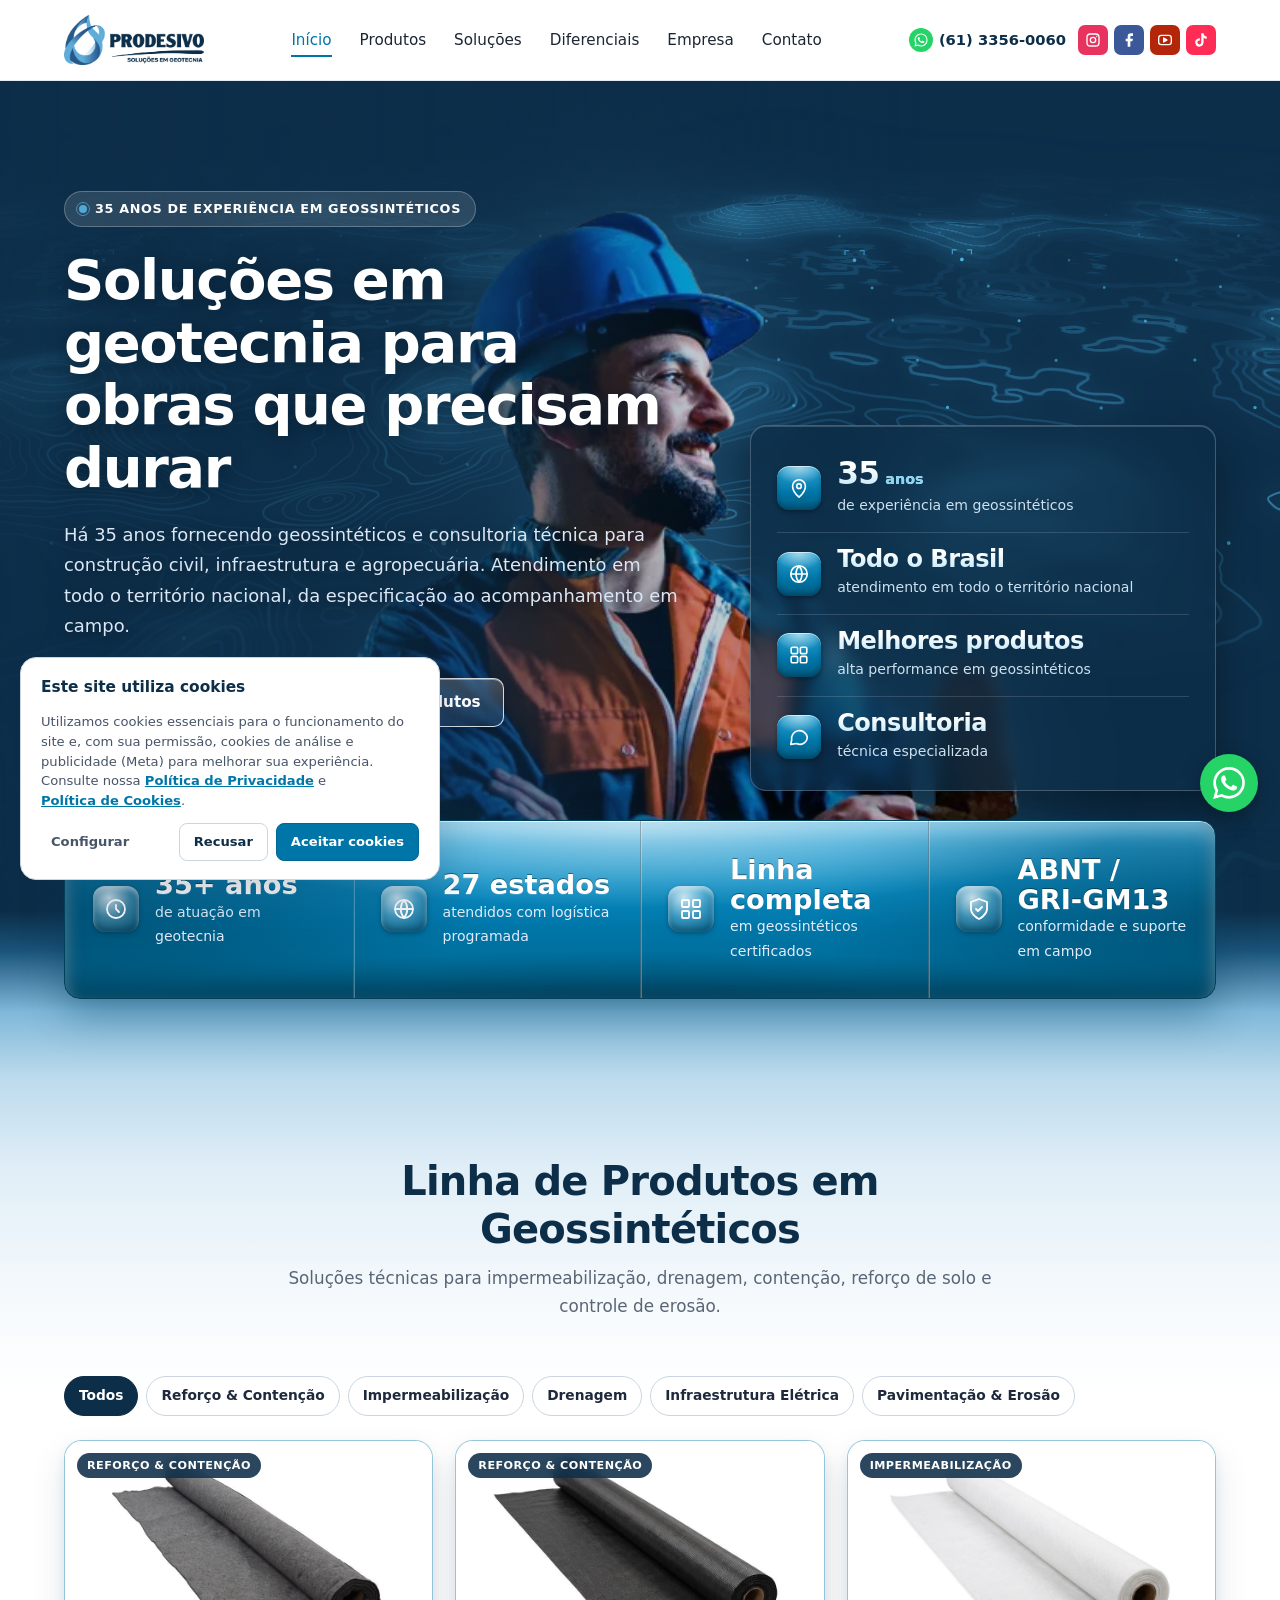
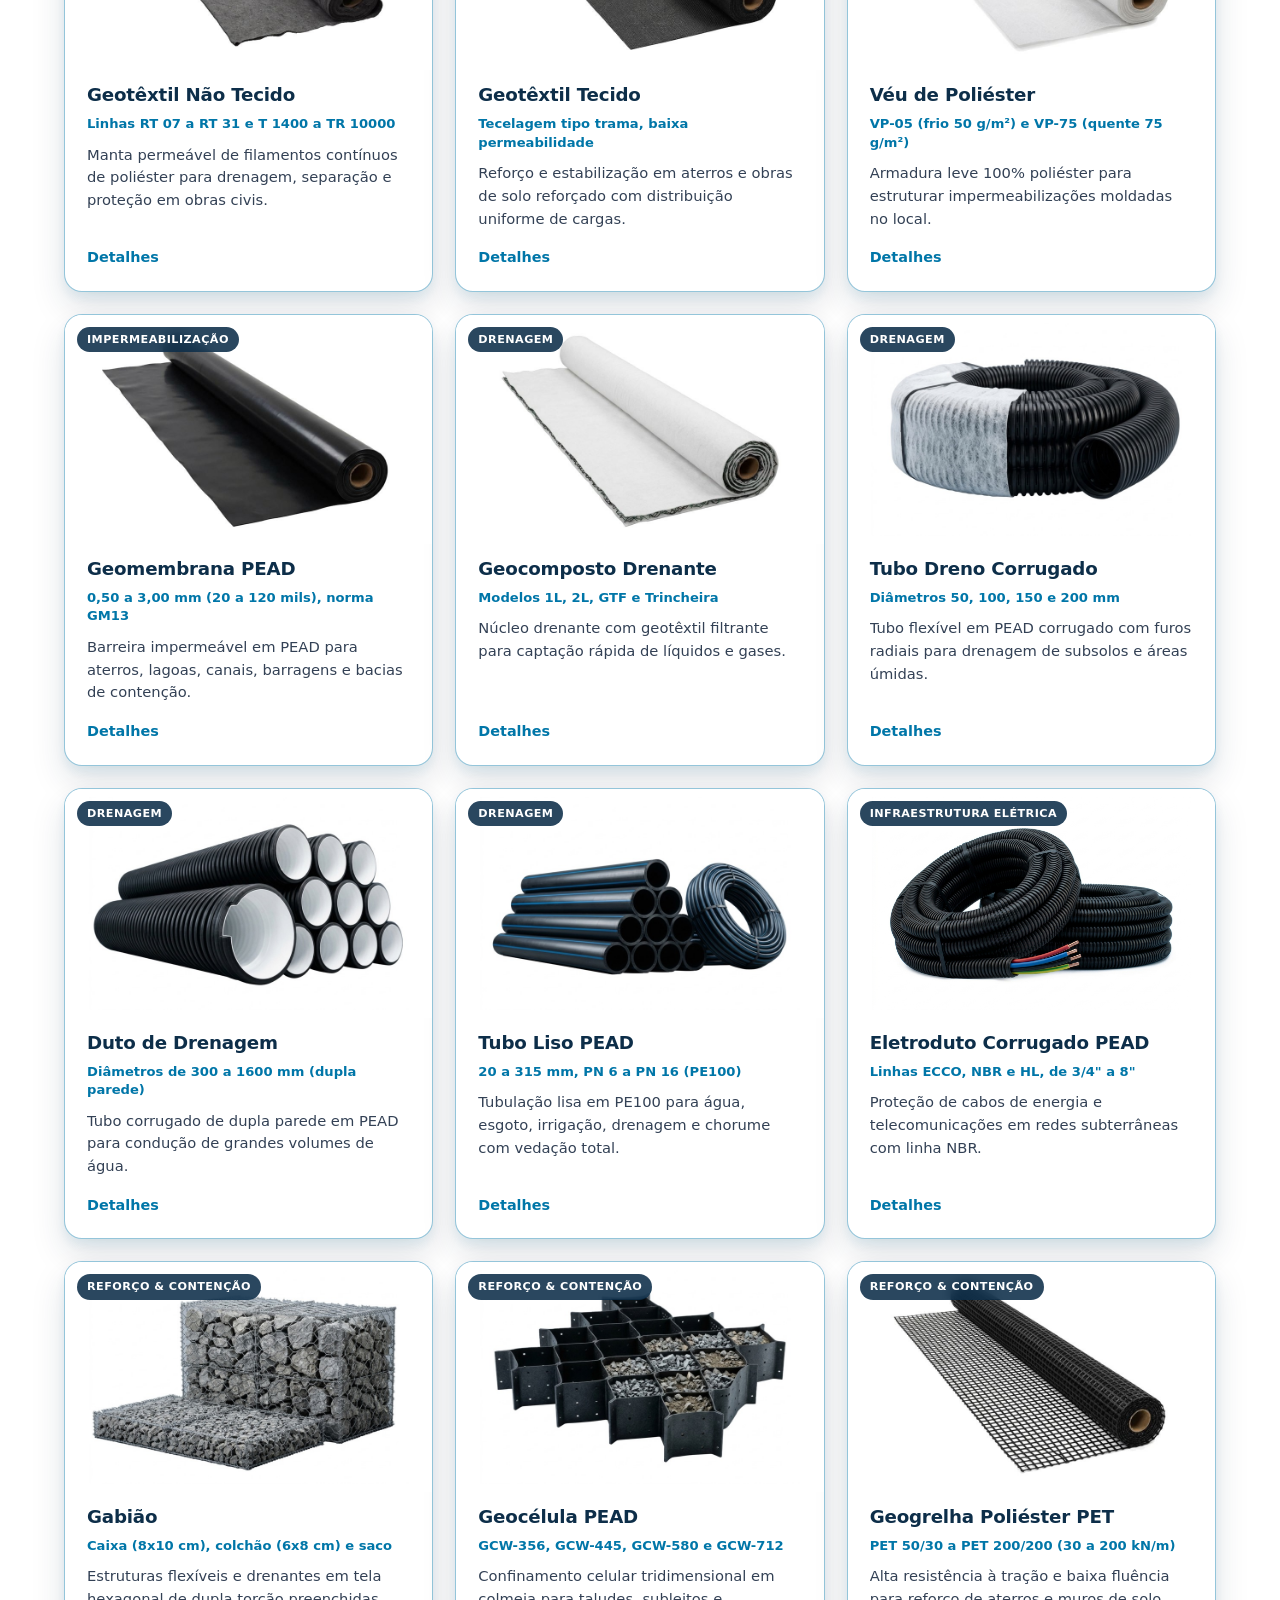
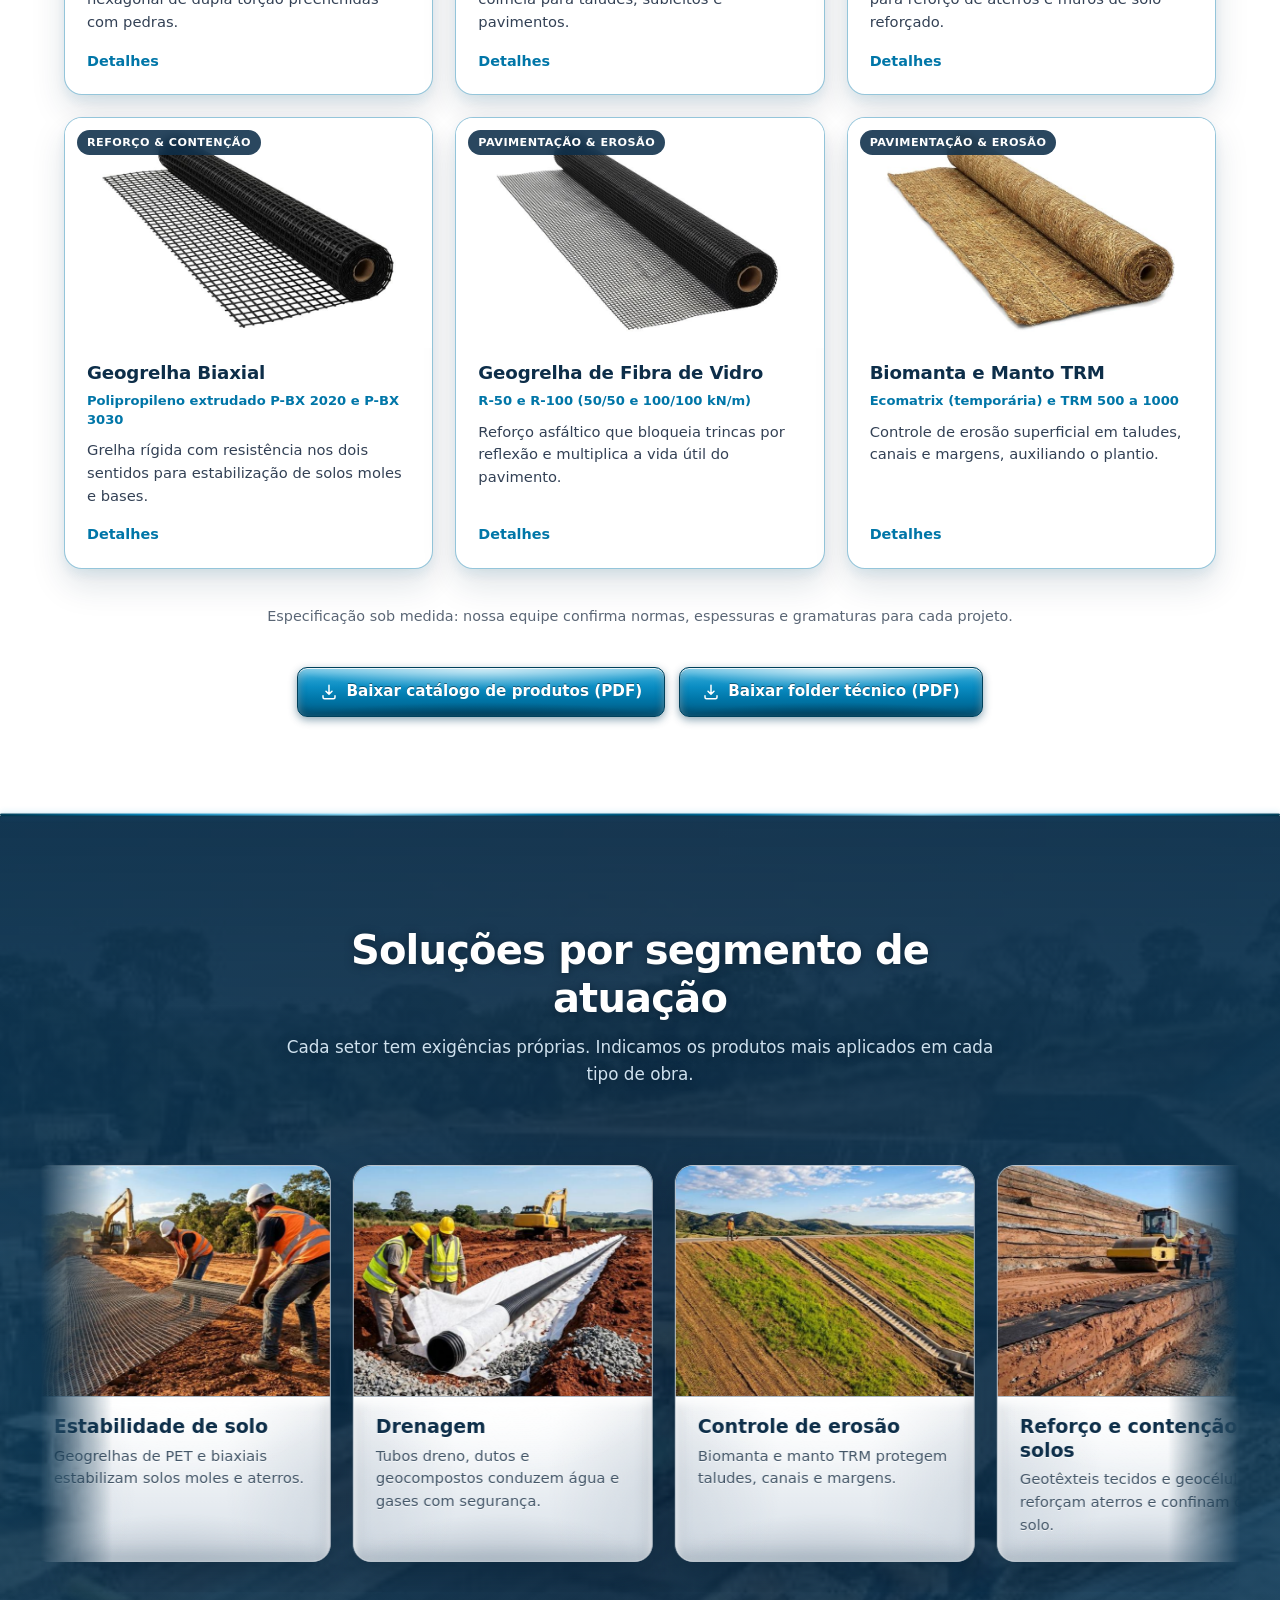
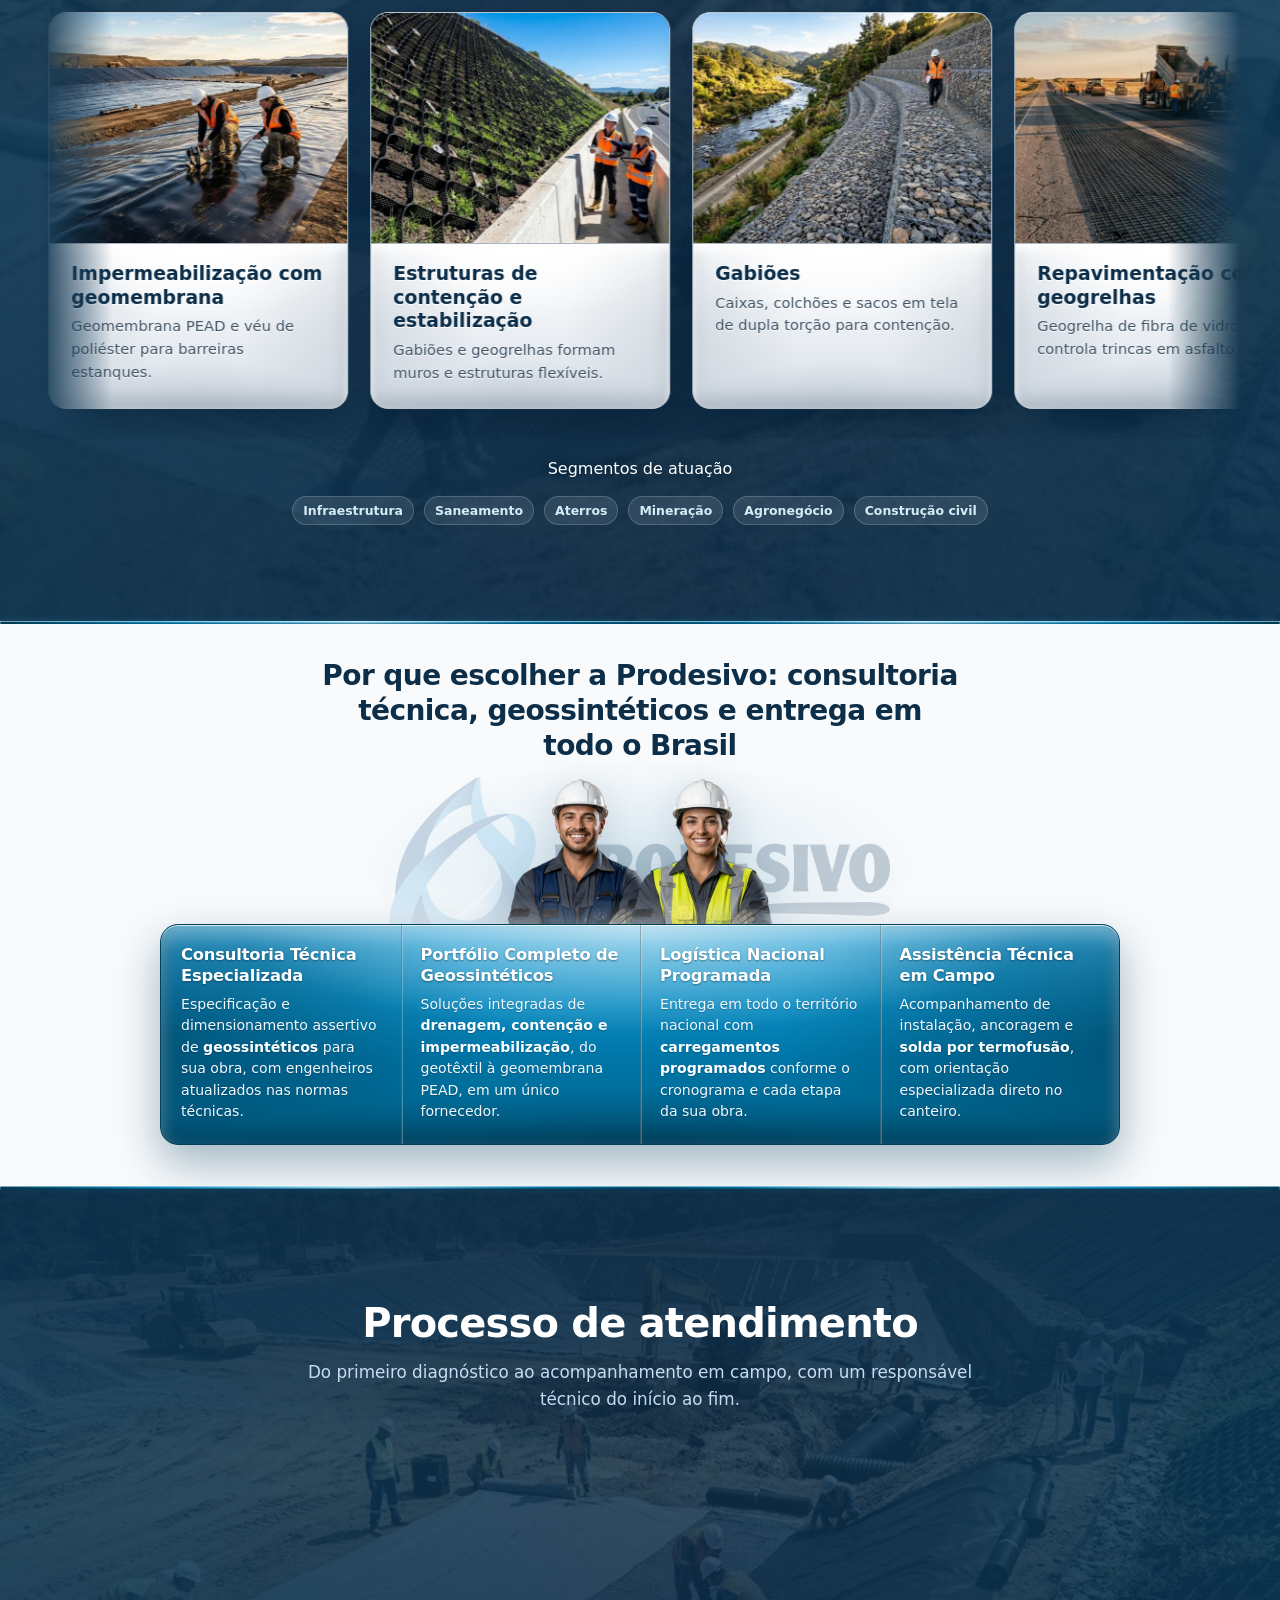
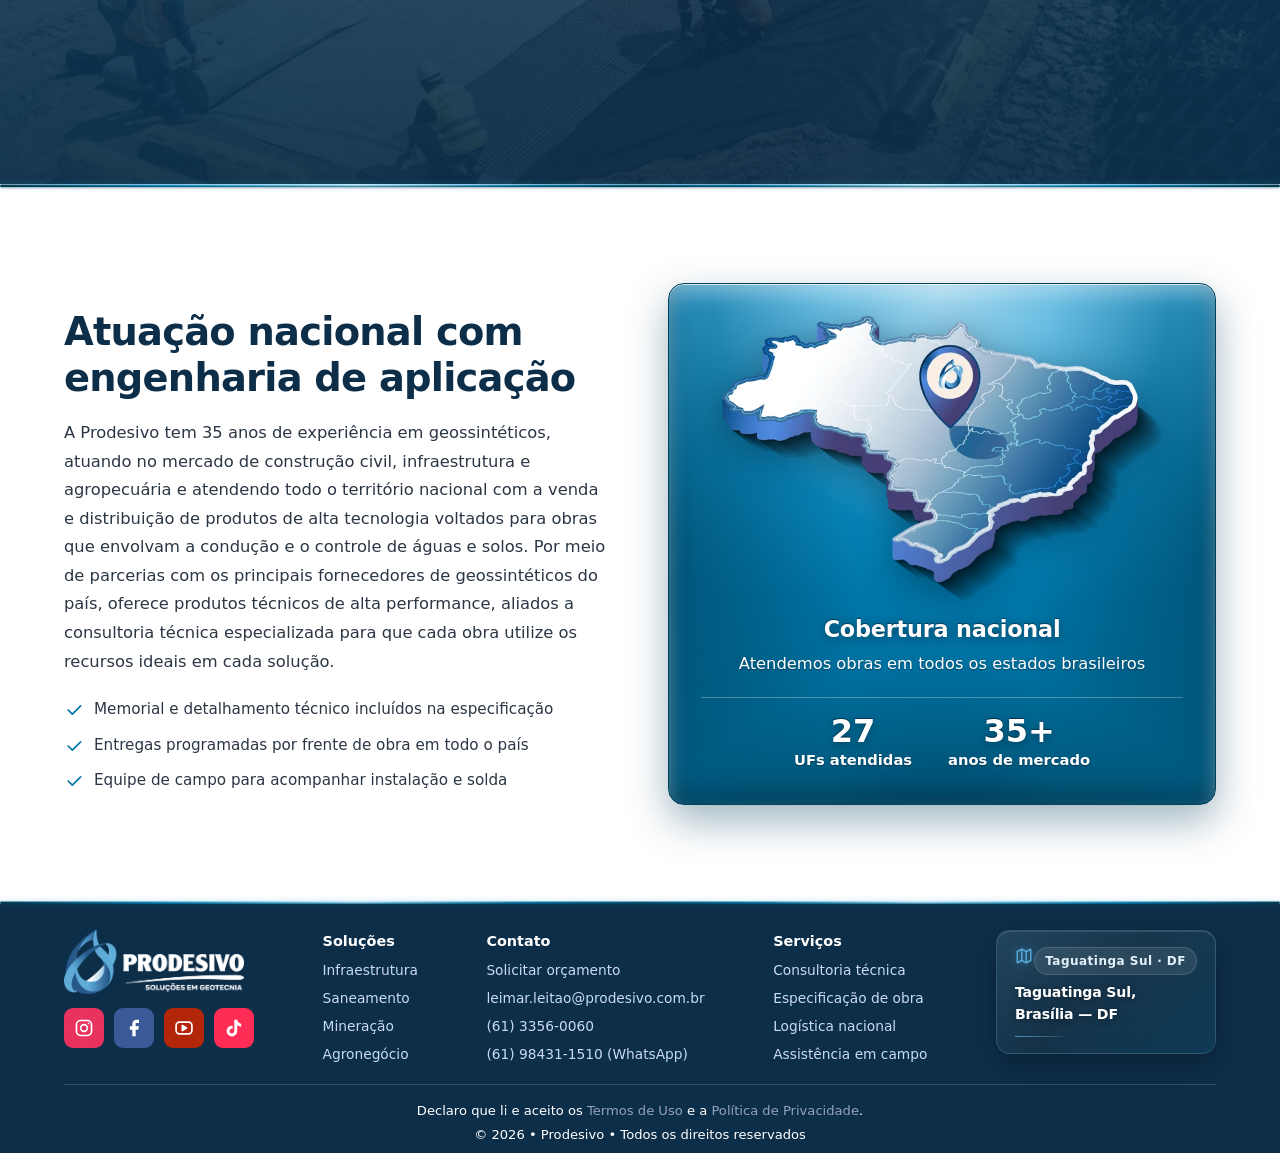
==== commit 8fd250f3: "Atualiza layout minimalista, mobile, orcamento, privacidade e cookies" ====
--- a/index.html
+++ b/index.html
@@ -33,7 +33,6 @@
     type="application/ld+json">{"@context":"https://schema.org","@type":"ItemList","name":"Diferenciais Prodesivo","itemListElement":[{"@type":"ListItem","position":1,"item":{"@type":"Service","name":"Consultoria Técnica Especializada em Geossintéticos","serviceType":"Consultoria técnica","description":"Especificação e dimensionamento de geossintéticos para obras de grande porte, com engenheiros atualizados nas normas técnicas.","areaServed":"BR","provider":{"@type":"LocalBusiness","name":"Prodesivo"}}},{"@type":"ListItem","position":2,"item":{"@type":"Service","name":"Melhores Produtos em Geossintéticos","serviceType":"Fornecimento corporativo de geossintéticos","description":"Os melhores produtos em geossintéticos para drenagem, contenção, reforço de solo e impermeabilização em um único parceiro estratégico.","areaServed":"BR","provider":{"@type":"LocalBusiness","name":"Prodesivo"}}},{"@type":"ListItem","position":3,"item":{"@type":"Service","name":"Atendemos Todo o Brasil com Logística Programada","serviceType":"Logística nacional","description":"Atendemos todo o Brasil com entregas programadas conforme o cronograma de cada frente de obra.","areaServed":"BR","provider":{"@type":"LocalBusiness","name":"Prodesivo"}}},{"@type":"ListItem","position":4,"item":{"@type":"Service","name":"Assistência Técnica em Campo","serviceType":"Assistência técnica","description":"Acompanhamento de instalação, ancoragem e solda por termofusão, garantindo máxima segurança e desempenho no canteiro.","areaServed":"BR","provider":{"@type":"LocalBusiness","name":"Prodesivo"}}}]}</script>
   <link rel="icon" type="image/png" href="assets/img/favicon.png">
   <link rel="stylesheet" href="css/shell.css">
-  <script src="js/shell.js"></script>
   <link rel="stylesheet" href="css/style.css">
 </head>
 
@@ -108,7 +107,8 @@
       <div class="wrap hero-grid">
         <div class="reveal">
 
-          <span class="stamp"><span class="stamp-dot"></span>35 anos de experiência em geossintéticos</span>
+          <span class="stamp"><span class="stamp-dot" aria-hidden="true"></span>35 anos de experiência em
+            geossintéticos</span>
           <h1 id="hero-title">Soluções em geotecnia para obras que precisam durar</h1>
           <p class="lead">Há 35 anos fornecendo geossintéticos e consultoria técnica para construção civil,
             infraestrutura e agropecuária. Atendimento em todo o território nacional, da especificação ao acompanhamento
@@ -172,32 +172,33 @@
           <div class="numbers-grid">
             <div class="num-block">
               <div class="num-icon"><svg viewBox="0 0 24 24" stroke-linecap="round" stroke-linejoin="round">
-                  <rect x="3" y="3" width="7" height="7" rx="1" />
-                  <rect x="14" y="3" width="7" height="7" rx="1" />
-                  <rect x="3" y="14" width="7" height="7" rx="1" />
-                  <rect x="14" y="14" width="7" height="7" rx="1" />
+                  <path d="M12 8v4l3 3" />
+                  <circle cx="12" cy="12" r="9" />
                 </svg></div>
-              <div><strong>Melhores produtos</strong><span>em geossintéticos</span></div>
+              <div><strong>35+ anos</strong><span>de atuação em geotecnia</span></div>
             </div>
             <div class="num-block">
               <div class="num-icon"><svg viewBox="0 0 24 24" stroke-linecap="round" stroke-linejoin="round">
                   <circle cx="12" cy="12" r="9" />
                   <path d="M3 12h18M12 3a14 14 0 0 1 0 18M12 3a14 14 0 0 0 0 18" />
                 </svg></div>
-              <div><strong>Todo o Brasil</strong><span>atendimento nacional</span></div>
+              <div><strong>27 estados</strong><span>atendidos com logística programada</span></div>
             </div>
             <div class="num-block">
               <div class="num-icon"><svg viewBox="0 0 24 24" stroke-linecap="round" stroke-linejoin="round">
-                  <path d="M12 21s-7-6.2-7-11.5A7 7 0 0 1 19 9.5C19 14.8 12 21 12 21z" />
-                  <circle cx="12" cy="9.5" r="2.5" />
+                  <rect x="3" y="3" width="7" height="7" rx="1" />
+                  <rect x="14" y="3" width="7" height="7" rx="1" />
+                  <rect x="3" y="14" width="7" height="7" rx="1" />
+                  <rect x="14" y="14" width="7" height="7" rx="1" />
                 </svg></div>
-              <div><strong>35 anos</strong><span>de experiência em geossintéticos</span></div>
+              <div><strong>Linha completa</strong><span>em geossintéticos certificados</span></div>
             </div>
             <div class="num-block">
               <div class="num-icon"><svg viewBox="0 0 24 24" stroke-linecap="round" stroke-linejoin="round">
-                  <path d="M21 15a2 2 0 0 1-2 2H7l-4 4V5a2 2 0 0 1 2-2h14a2 2 0 0 1 2 2z" />
+                  <path d="M9 12l2 2 4-4" />
+                  <path d="M12 22s8-4 8-10V5l-8-3-8 3v7c0 6 8 10 8 10z" />
                 </svg></div>
-              <div><strong>Consultoria</strong><span>técnica especializada</span></div>
+              <div><strong>ABNT / GRI-GM13</strong><span>conformidade e suporte em campo</span></div>
             </div>
           </div>
         </div>
@@ -211,6 +212,8 @@
         <div class="section-head reveal">
           <h2 id="produtos-title">Linha de Produtos em Geossintéticos</h2>
           <p>Soluções técnicas para impermeabilização, drenagem, contenção, reforço de solo e controle de erosão.</p>
+        </div>
+        <div class="product-filters" id="productFilters" role="toolbar" aria-label="Filtrar produtos por categoria">
         </div>
         <div class="products-grid" id="productsGrid"></div>
         <noscript>
@@ -412,7 +415,7 @@
           <p>Atendemos obras em todos os estados brasileiros</p>
           <div class="map-stats">
             <div><strong>27</strong>UFs atendidas</div>
-            <div><strong>15</strong>linhas de produto</div>
+            <div><strong>35+</strong>anos de mercado</div>
           </div>
         </div>
       </div>
@@ -453,7 +456,7 @@
               </svg></a>
           </div>
         </div>
-        <nav class="footer-col" aria-label="Soluções">
+        <nav class="footer-col footer-col-solucoes" aria-label="Soluções">
           <h3>Soluções</h3>
           <ul>
             <li><a href="#solucoes">Infraestrutura</a></li>
@@ -462,7 +465,19 @@
             <li><a href="#solucoes">Agronegócio</a></li>
           </ul>
         </nav>
-        <nav class="footer-col" aria-label="Serviços">
+        <div class="footer-col footer-col-contato">
+          <h3>Contato</h3>
+          <address class="footer-address">
+            <ul>
+              <li><a href="#contato" data-open-quote>Solicitar orçamento</a></li>
+              <li><a href="mailto:leimar.leitao@prodesivo.com.br">leimar.leitao@prodesivo.com.br</a></li>
+              <li><a href="tel:+556133560060">(61) 3356-0060</a></li>
+              <li><a href="https://wa.me/5561984311510" target="_blank" rel="noopener noreferrer">(61) 98431-1510
+                  (WhatsApp)</a></li>
+            </ul>
+          </address>
+        </div>
+        <nav class="footer-col footer-col-servicos" aria-label="Serviços">
           <h3>Serviços</h3>
           <ul>
             <li><a href="#diferenciais">Consultoria técnica</a></li>
@@ -471,18 +486,6 @@
             <li><a href="#diferenciais">Assistência em campo</a></li>
           </ul>
         </nav>
-        <div class="footer-col">
-          <h3>Contato</h3>
-          <address class="footer-address">
-            <ul>
-              <li><a href="#contato">Solicitar orçamento</a></li>
-              <li><a href="mailto:leimar.leitao@prodesivo.com.br">leimar.leitao@prodesivo.com.br</a></li>
-              <li><a href="tel:+556133560060">(61) 3356-0060</a></li>
-              <li><a href="https://wa.me/5561984311510" target="_blank" rel="noopener noreferrer">(61) 98431-1510
-                  (WhatsApp)</a></li>
-            </ul>
-          </address>
-        </div>
         <div class="fmap" id="footMap">
           <div class="fmap-card" role="button" tabindex="0" aria-expanded="false" aria-controls="footMapInfo"
             data-map-url="https://www.google.com/maps/search/?api=1&query=CSG+08+Lote+09+Taguatinga+Sul+Bras%C3%ADlia+DF"
@@ -526,7 +529,7 @@
                   <line x1="9" x2="9" y1="3" y2="18" />
                   <line x1="15" x2="15" y1="6" y2="21" />
                 </svg>
-                <span class="fmap-live"><span class="live-dot" aria-hidden="true"></span>Ao vivo</span>
+                <span class="fmap-live">Taguatinga Sul · DF</span>
               </div>
               <div class="fmap-bottom">
                 <h3>Taguatinga Sul, Brasília — DF</h3>
@@ -538,9 +541,11 @@
         </div>
       </div>
       <div class="footer-bottom">
-        <span>Prodesivo Indústria e Comércio Ltda</span>
-        <span>© 2026 Prodesivo. Todos os direitos reservados.</span>
-        <span>Atendimento: segunda a sexta, 8h às 18h (horário de Brasília)</span>
+        <p class="footer-legal-line">Declaro que li e aceito os
+          <button type="button" class="footer-legal-link" data-legal="termos">Termos de Uso</button> e a
+          <button type="button" class="footer-legal-link" data-legal="privacidade">Política de Privacidade</button>.
+        </p>
+        <p class="footer-copy-line">© 2026 • Prodesivo • Todos os direitos reservados</p>
       </div>
     </div>
   </footer>
@@ -560,20 +565,18 @@
       </div>
       <div class="cat-share-grid">
         <a class="cat-card-action cat-action-gmail"
-          href="https://mail.google.com/mail/?view=cm&amp;fs=1&amp;to=leimar.leitao@prodesivo.com.br&amp;su=Solicita%C3%A7%C3%A3o%20de%20Or%C3%A7amento%20%E2%80%94%20Prodesivo&amp;body=Ol%C3%A1%2C%20equipe%20Prodesivo!%0A%0AGostaria%20de%20solicitar%20um%20or%C3%A7amento.%0A%0ANome%3A%20%0AEmpresa%3A%20%0ATelefone%3A%20%0AProduto%20de%20interesse%3A%20%0AEstado%3A%20%0A%C3%81rea%2Fquantidade%20estimada%3A%20"
-          target="_blank" rel="noopener" aria-label="Solicitar orçamento pelo Gmail">
+          href="mailto:leimar.leitao@prodesivo.com.br?subject=Solicita%C3%A7%C3%A3o%20de%20Or%C3%A7amento%20%E2%80%94%20Prodesivo&amp;body=Ol%C3%A1%2C%20equipe%20Prodesivo!%0A%0AGostaria%20de%20solicitar%20um%20or%C3%A7amento.%0A%0ANome%3A%20%0AEmpresa%3A%20%0ATelefone%3A%20%0AProduto%20de%20interesse%3A%20%0AEstado%3A%20%0A%C3%81rea%2Fquantidade%20estimada%3A%20"
+          aria-label="Solicitar orçamento por e-mail">
           <span class="cat-action-icon gmail-icon" aria-hidden="true">
-            <svg viewBox="0 0 48 48" width="24" height="24">
-              <path fill="#4285F4" d="M6 39h8V22.3L4 14.8V37c0 1.1.9 2 2 2z" />
-              <path fill="#34A853" d="M34 39h8c1.1 0 2-.9 2-2V14.8l-10 7.5V39z" />
-              <path fill="#FBBC04" d="M34 11.8v10.5l10-7.5v-4c0-2.5-2.8-3.9-4.8-2.4L34 11.8z" />
-              <path fill="#EA4335" d="M14 22.3V11.8l10 7.5 10-7.5v10.5L24 29.8 14 22.3z" />
-              <path fill="#C5221F" d="M4 10.8v4l10 7.5V11.8L8.8 8.4C6.8 6.9 4 8.3 4 10.8z" />
+            <svg viewBox="0 0 24 24" width="22" height="22" fill="none" stroke="#0076A8" stroke-width="2"
+              stroke-linecap="round" stroke-linejoin="round">
+              <rect x="2" y="4" width="20" height="16" rx="2" />
+              <path d="m22 7-8.97 5.7a1.94 1.94 0 0 1-2.06 0L2 7" />
             </svg>
           </span>
           <span class="cat-action-text">
-            <strong>Enviar por Gmail</strong>
-            <small>Orçamento por e-mail</small>
+            <strong>Enviar por E-mail</strong>
+            <small>Outlook, Gmail ou cliente padrão</small>
           </span>
         </a>
         <a class="cat-card-action cat-action-wa"
@@ -592,27 +595,25 @@
   </div>
 
   <dialog class="pg-modal" id="productModal" aria-labelledby="modalTitle">
-    <button type="button" class="modal-close modal-close-float" aria-label="Voltar e fechar detalhes" data-dialog-close>
+    <button type="button" class="modal-close modal-close-float" aria-label="Fechar detalhes" data-dialog-close>
       <svg viewBox="0 0 24 24" width="20" height="20" fill="none" stroke="currentColor" stroke-width="2.2"
         stroke-linecap="round" stroke-linejoin="round" aria-hidden="true">
-        <path d="M19 12H5M12 19l-7-7 7-7" />
+        <path d="M18 6 6 18M6 6l12 12" />
       </svg>
     </button>
     <div class="modal-body" id="modalBody"></div>
     <div class="modal-foot">
       <div class="modal-foot-brand"></div>
       <div class="modal-foot-actions">
-        <a class="modal-cta modal-cta-gmail" id="modalGmail" href="#" target="_blank" rel="noopener">
+        <a class="modal-cta modal-cta-gmail" id="modalGmail" href="#">
           <span class="modal-cta-icon gmail-icon" aria-hidden="true">
-            <svg viewBox="0 0 48 48" width="22" height="22">
-              <path fill="#4285F4" d="M6 39h8V22.3L4 14.8V37c0 1.1.9 2 2 2z" />
-              <path fill="#34A853" d="M34 39h8c1.1 0 2-.9 2-2V14.8l-10 7.5V39z" />
-              <path fill="#FBBC04" d="M34 11.8v10.5l10-7.5v-4c0-2.5-2.8-3.9-4.8-2.4L34 11.8z" />
-              <path fill="#EA4335" d="M14 22.3V11.8l10 7.5 10-7.5v10.5L24 29.8 14 22.3z" />
-              <path fill="#C5221F" d="M4 10.8v4l10 7.5V11.8L8.8 8.4C6.8 6.9 4 8.3 4 10.8z" />
+            <svg viewBox="0 0 24 24" width="20" height="20" fill="none" stroke="#0076A8" stroke-width="2"
+              stroke-linecap="round" stroke-linejoin="round">
+              <rect x="2" y="4" width="20" height="16" rx="2" />
+              <path d="m22 7-8.97 5.7a1.94 1.94 0 0 1-2.06 0L2 7" />
             </svg>
           </span>
-          <span>Enviar por Gmail</span>
+          <span>Enviar por E-mail</span>
         </a>
         <a class="modal-cta modal-cta-wa" id="modalWa" href="#" target="_blank" rel="noopener">
           <span class="modal-cta-icon wa-icon" aria-hidden="true">
@@ -624,12 +625,132 @@
     </div>
   </dialog>
 
-  <script src="js/topography.js"></script>
-  <script src="js/footer-map.js"></script>
-  <script src="js/main.js"></script>
-  <script src="js/numbers-band.js"></script>
-  <script src="js/counters.js"></script>
-  <script src="js/carousel.js"></script>
+  <dialog class="pg-modal quote-modal" id="quoteModal" aria-labelledby="quoteModalTitle">
+    <button type="button" class="modal-close modal-close-float" aria-label="Fechar orçamento" data-quote-close>
+      <svg viewBox="0 0 24 24" width="20" height="20" fill="none" stroke="currentColor" stroke-width="2.2"
+        stroke-linecap="round" stroke-linejoin="round" aria-hidden="true">
+        <path d="M18 6 6 18M6 6l12 12" />
+      </svg>
+    </button>
+    <div class="quote-modal-wrap">
+      <div class="quote-modal-head">
+        <h3 id="quoteModalTitle">Solicitar Orçamento e Especificação</h3>
+        <p>Preencha os dados da obra para atendimento rápido pela engenharia Prodesivo.</p>
+      </div>
+      <form id="quoteForm" novalidate>
+        <div class="quote-grid">
+          <div class="q-field" data-field>
+            <label for="q-nome">Nome completo *</label>
+            <input id="q-nome" name="nome" type="text" required autocomplete="name" placeholder="Seu nome">
+            <span class="err" aria-live="polite"></span>
+          </div>
+          <div class="q-field" data-field>
+            <label for="q-empresa">Empresa / Construtora</label>
+            <input id="q-empresa" name="empresa" type="text" autocomplete="organization" placeholder="Nome da empresa">
+            <span class="err" aria-live="polite"></span>
+          </div>
+          <div class="q-field" data-field>
+            <label for="q-telefone">Telefone / WhatsApp *</label>
+            <input id="q-telefone" name="telefone" type="tel" required autocomplete="tel" placeholder="(61) 99999-9999">
+            <span class="err" aria-live="polite"></span>
+          </div>
+          <div class="q-field" data-field>
+            <label for="q-uf">Estado da obra (UF)</label>
+            <select id="q-uf" name="uf"></select>
+            <span class="err" aria-live="polite"></span>
+          </div>
+          <div class="q-field" data-field>
+            <label for="q-produto">Produto de interesse</label>
+            <select id="q-produto" name="produto"></select>
+            <span class="err" aria-live="polite"></span>
+          </div>
+          <div class="q-field" data-field>
+            <label for="q-area">Área ou quantidade estimada</label>
+            <input id="q-area" name="area" type="text" placeholder="Ex.: 5.000 m² ou 300 m">
+            <span class="err" aria-live="polite"></span>
+          </div>
+        </div>
+        <div class="q-field q-field-full" data-field>
+          <label for="q-mensagem">Observações técnicas (opcional)</label>
+          <textarea id="q-mensagem" name="mensagem" rows="2"
+            placeholder="Tipo de solo, espessura, prazo ou norma desejada"></textarea>
+          <span class="err" aria-live="polite"></span>
+        </div>
+        <div class="quote-actions">
+          <button type="submit" class="modal-cta modal-cta-wa quote-submit">
+            <span class="modal-cta-icon wa-icon" aria-hidden="true">
+              <img src="assets/img/icon-whatsapp.svg" alt="" width="20" height="20" decoding="async">
+            </span>
+            <span>Enviar por WhatsApp</span>
+          </button>
+          <button type="button" class="modal-cta modal-cta-gmail" id="quoteEmailBtn">
+            <span class="modal-cta-icon gmail-icon" aria-hidden="true">
+              <svg viewBox="0 0 24 24" width="20" height="20" fill="none" stroke="#0076A8" stroke-width="2"
+                stroke-linecap="round" stroke-linejoin="round">
+                <rect x="2" y="4" width="20" height="16" rx="2" />
+                <path d="m22 7-8.97 5.7a1.94 1.94 0 0 1-2.06 0L2 7" />
+              </svg>
+            </span>
+            <span>Abrir no E-mail</span>
+          </button>
+          <button type="button" class="quote-copy-btn" id="quoteCopyEmail" data-email="leimar.leitao@prodesivo.com.br">
+            Copiar e-mail
+          </button>
+        </div>
+        <p class="quote-feedback" id="quoteFeedback" role="status" aria-live="polite"></p>
+      </form>
+    </div>
+  </dialog>
+
+  <dialog class="pg-modal legal-modal" id="legalModal" aria-labelledby="legalModalTitle">
+    <button type="button" class="modal-close modal-close-float" aria-label="Fechar documento" data-legal-close>
+      <svg viewBox="0 0 24 24" width="20" height="20" fill="none" stroke="currentColor" stroke-width="2.2"
+        stroke-linecap="round" stroke-linejoin="round" aria-hidden="true">
+        <path d="M18 6 6 18M6 6l12 12" />
+      </svg>
+    </button>
+    <div class="legal-modal-wrap">
+      <h3 id="legalModalTitle"></h3>
+      <div class="legal-modal-body" id="legalModalBody"></div>
+    </div>
+  </dialog>
+
+  <div class="cookie-banner" id="cookieBanner" role="dialog" aria-label="Aviso de cookies" hidden>
+    <div class="cookie-banner-head">
+      <strong>Este site utiliza cookies</strong>
+    </div>
+    <p class="cookie-banner-desc">Utilizamos cookies essenciais para o funcionamento do site e, com sua permissão,
+      cookies de análise e publicidade (Meta) para melhorar sua experiência. Consulte nossa
+      <button type="button" class="cookie-inline-link" data-legal="privacidade">Política de Privacidade</button> e
+      <button type="button" class="cookie-inline-link" data-legal="cookies">Política de Cookies</button>.
+    </p>
+    <div class="cookie-prefs" id="cookiePrefsPanel" hidden>
+      <label class="cookie-pref-item">
+        <input type="checkbox" checked disabled>
+        <span><strong>Essenciais</strong> — necessários para navegação e segurança.</span>
+      </label>
+      <label class="cookie-pref-item">
+        <input type="checkbox" id="prefAnalytics" checked>
+        <span><strong>Análise</strong> — métricas de acesso e desempenho.</span>
+      </label>
+      <label class="cookie-pref-item">
+        <input type="checkbox" id="prefMarketing" checked>
+        <span><strong>Marketing (Meta)</strong> — mensuração de campanhas.</span>
+      </label>
+    </div>
+    <div class="cookie-banner-actions">
+      <button type="button" class="cookie-btn cookie-btn-ghost" id="cookieTogglePrefs">Configurar</button>
+      <button type="button" class="cookie-btn cookie-btn-secondary" id="cookieEssential">Recusar</button>
+      <button type="button" class="cookie-btn cookie-btn-primary" id="cookieAccept">Aceitar cookies</button>
+    </div>
+  </div>
+
+  <script src="js/topography.js" defer></script>
+  <script src="js/footer-map.js" defer></script>
+  <script src="js/main.js" defer></script>
+  <script src="js/numbers-band.js" defer></script>
+  <script src="js/counters.js" defer></script>
+  <script src="js/carousel.js" defer></script>
 </body>
 
 </html>
--- a/css/style.css
+++ b/css/style.css
@@ -1311,7 +1311,7 @@
   display: grid;
   grid-template-columns: auto repeat(4, auto);
   justify-content: space-between;
-  gap: 18px;
+  gap: 20px;
   align-items: start;
 }
 
@@ -1361,14 +1361,21 @@
 
 .footer-bottom {
   margin-top: 18px;
-  padding: 11px 0;
+  padding: 16px 0 8px;
   border-top: 1px solid rgba(255, 255, 255, .15);
   display: flex;
-  flex-wrap: wrap;
-  justify-content: space-between;
-  gap: 10px;
-  font-size: .8rem;
-  color: #A9C3E4;
+  flex-direction: column;
+  align-items: center;
+  text-align: center;
+  gap: 4px;
+  font-size: .82rem;
+  color: #ffffff;
+}
+
+.footer-legal-line,
+.footer-copy-line {
+  margin: 0;
+  line-height: 1.5;
 }
 
 /* Floating whatsapp */
@@ -1606,7 +1613,48 @@
   }
 
   .footer-grid {
-    grid-template-columns: 1fr;
+    grid-template-columns: repeat(6, minmax(0, 1fr));
+    gap: 20px 10px;
+    align-items: start;
+  }
+
+  .footer-brand {
+    grid-column: 1 / 4;
+    order: 1;
+  }
+
+  .fmap {
+    grid-column: 4 / 7;
+    order: 2;
+    width: 100%;
+    max-width: 100%;
+  }
+
+  .fmap-card {
+    width: 100%;
+    min-width: 0;
+  }
+
+  .footer-col-solucoes {
+    grid-column: 1 / 3;
+    order: 3;
+  }
+
+  .footer-col-contato {
+    display: block;
+    grid-column: 3 / 5;
+    order: 4;
+  }
+
+  .footer-col-servicos {
+    grid-column: 5 / 7;
+    order: 5;
+  }
+
+  .footer-col a,
+  .footer-address a {
+    font-size: .82rem;
+    overflow-wrap: anywhere;
   }
 
   .form-actions .btn-pg {
@@ -1845,18 +1893,20 @@
   }
 }
 
-/* Redes sociais — rodapé (alinhadas à largura da logo) */
+/* Redes sociais — rodapé (ícones quadrados) */
 .footer-social {
-  width: 100%;
-  display: grid;
-  grid-template-columns: repeat(4, 1fr);
-  gap: 8px;
+  width: auto;
+  display: flex;
+  flex-wrap: wrap;
+  align-items: center;
+  gap: 10px;
   margin: 14px 0 0;
 }
 
 .footer-social a {
-  width: 100%;
-  height: 38px;
+  width: 40px;
+  height: 40px;
+  flex-shrink: 0;
   border-radius: 9px;
   display: inline-flex;
   align-items: center;
@@ -1895,10 +1945,10 @@
 /* Botão WhatsApp (hero) */
 .btn-wa {
   color: #fff;
-  border-color: #0b6b34;
+  border-color: #094f26;
   text-shadow: 0 -1px 0 rgba(0, 0, 0, .35);
-  background: radial-gradient(ellipse 70% 65% at 50% 0%, rgba(255, 255, 255, .5) 0%, rgba(255, 255, 255, 0) 72%), radial-gradient(ellipse 80% 70% at 50% 120%, rgba(0, 40, 15, .55) 0%, rgba(0, 40, 15, 0) 70%), linear-gradient(180deg, #3fd67a 0%, #1fb85a 40%, #12a04a 70%, #0d8a3f 100%);
-  box-shadow: inset 0 5px 8px rgba(255, 255, 255, .35), inset 0 -6px 9px rgba(0, 50, 20, .4), inset 0 1px 0 rgba(255, 255, 255, .8), 0 3px 8px rgba(0, 60, 30, .4);
+  background: linear-gradient(180deg, #15803d 0%, #116b33 55%, #0d5829 100%);
+  box-shadow: inset 0 1px 0 rgba(255, 255, 255, .28), 0 3px 10px rgba(0, 45, 20, .35);
 }
 
 .btn-wa:hover {
@@ -2746,6 +2796,7 @@
   }
 
   .footer-social a {
+    width: 42px;
     height: 42px;
     border-radius: 9px;
   }
@@ -3882,19 +3933,26 @@
   transition: border-color .28s ease, transform .3s cubic-bezier(.22, 1, .36, 1), box-shadow .3s ease;
 }
 
-.product-card:hover,
 .product-card:focus-visible {
   border-color: var(--azul-2);
-  transform: translateY(-8px) perspective(900px) rotateX(1.8deg);
+  transform: translateY(-4px);
   box-shadow:
-    0 28px 56px rgba(13, 46, 73, .22),
-    0 12px 22px rgba(0, 118, 168, .16),
+    0 20px 44px rgba(13, 46, 73, .18),
+    0 8px 18px rgba(0, 118, 168, .14),
     inset 0 1px 0 #fff;
-}
-
-.product-card:focus-visible {
   outline: 3px solid #7FB3F0;
   outline-offset: 2px;
+}
+
+@media (hover: hover) and (pointer: fine) {
+  .product-card:hover {
+    border-color: var(--azul-2);
+    transform: translateY(-6px);
+    box-shadow:
+      0 24px 48px rgba(13, 46, 73, .20),
+      0 10px 20px rgba(0, 118, 168, .15),
+      inset 0 1px 0 #fff;
+  }
 }
 
 .product-media {
@@ -4295,10 +4353,10 @@
 }
 
 .modal-cta-wa {
-  background: linear-gradient(180deg, #25D366 0%, #128C4A 100%);
+  background: linear-gradient(180deg, #15803d 0%, #0d5829 100%);
   color: #fff;
-  border: 1px solid #0b6b34;
-  box-shadow: 0 4px 12px rgba(18, 140, 74, .28);
+  border: 1px solid #094f26;
+  box-shadow: 0 4px 12px rgba(13, 88, 41, .28);
 }
 
 .modal-cta-wa:hover {
@@ -4349,25 +4407,6 @@
 .hero::before {
   content: none;
   background: none;
-}
-
-/* ===== Hero: ondas 3D em WebGL no lugar das linhas (degradê hero + 2ª seção preservado) ===== */
-.hero-waves {
-  position: absolute;
-  inset: 0;
-  width: 100%;
-  height: 100%;
-  display: block;
-  z-index: 0;
-  pointer-events: none;
-}
-
-.hero.has-waves .hero-contours {
-  display: none;
-}
-
-.hero.has-waves~.numbers::after {
-  display: none;
 }
 
 /* ===== Hero: topografia 3D (WebGL2) no lugar das curvas; degradê hero + 2ª seção preservado ===== */
@@ -4400,31 +4439,28 @@
   background: linear-gradient(90deg, rgba(13, 46, 73, .80) 0%, rgba(13, 46, 73, .55) 34%, rgba(13, 46, 73, .12) 56%, rgba(13, 46, 73, 0) 70%);
 }
 
-/* ===== Sinal "ao vivo": verde neon piscando (hero e mapa do rodapé) ===== */
-.stamp-dot,
-.live-dot {
+/* ===== Ponto azul piscando no selo do hero ===== */
+.stamp-dot {
   position: relative;
   display: inline-block;
   width: 8px;
   height: 8px;
   border-radius: 50%;
   flex-shrink: 0;
-  background: #39ff14;
-  box-shadow: 0 0 4px #39ff14, 0 0 10px rgba(57, 255, 20, .85), 0 0 18px rgba(57, 255, 20, .55);
-  animation: liveBlink 1.4s ease-in-out infinite;
-}
-
-.stamp-dot::after,
-.live-dot::after {
+  background: #53A8D6;
+  animation: stampBlink 1.5s ease-in-out infinite;
+}
+
+.stamp-dot::after {
   content: "";
   position: absolute;
   inset: -3px;
   border-radius: 50%;
-  border: 1.5px solid rgba(57, 255, 20, .75);
-  animation: liveRing 1.4s ease-out infinite;
-}
-
-@keyframes liveBlink {
+  border: 1.5px solid rgba(83, 168, 214, .75);
+  animation: stampRing 1.5s ease-out infinite;
+}
+
+@keyframes stampBlink {
 
   0%,
   100% {
@@ -4434,18 +4470,18 @@
 
   50% {
     opacity: .35;
-    transform: scale(.8);
-  }
-}
-
-@keyframes liveRing {
+    transform: scale(.82);
+  }
+}
+
+@keyframes stampRing {
   0% {
-    transform: scale(.6);
+    transform: scale(.65);
     opacity: .9;
   }
 
   100% {
-    transform: scale(2.4);
+    transform: scale(2.3);
     opacity: 0;
   }
 }
@@ -4453,16 +4489,23 @@
 @media (prefers-reduced-motion: reduce) {
 
   .stamp-dot,
-  .live-dot,
-  .stamp-dot::after,
-  .live-dot::after {
+  .stamp-dot::after {
     animation: none;
   }
 
-  .stamp-dot::after,
-  .live-dot::after {
+  .stamp-dot::after {
     display: none;
   }
+}
+
+.live-dot {
+  position: relative;
+  display: inline-block;
+  width: 7px;
+  height: 7px;
+  border-radius: 50%;
+  flex-shrink: 0;
+  background: #53A8D6;
 }
 
 /* ===== Mini mapa animado do rodapé (cores da marca, sobreposição sem empurrar layout) ===== */
@@ -4757,30 +4800,29 @@
   display: inline-flex;
   align-items: center;
   gap: 7px;
-  padding: 4px 10px 4px 9px;
+  padding: 4px 10px;
   border-radius: 999px;
-  background: rgba(255, 255, 255, .07);
-  border: 1px solid rgba(255, 255, 255, .1);
-  font-size: 10px;
+  background: rgba(255, 255, 255, .09);
+  border: 1px solid rgba(255, 255, 255, .14);
+  font-size: 12px;
   font-weight: 700;
-  letter-spacing: .08em;
-  text-transform: uppercase;
-  color: #d6ecf8;
+  letter-spacing: .04em;
+  color: #e2f2fc;
   transition: transform .2s ease, background .2s ease;
 }
 
 .fmap.is-hover .fmap-live {
-  transform: scale(1.05);
-  background: rgba(255, 255, 255, .12);
+  transform: scale(1.03);
+  background: rgba(255, 255, 255, .14);
 }
 
 .fmap-bottom h3 {
   margin: 0;
-  font-size: .84rem;
+  font-size: .88rem;
   font-weight: 700;
   color: #fff;
   letter-spacing: -.01em;
-  transition: transform .3s cubic-bezier(.34, 1.56, .64, 1);
+  transition: transform .3s cubic-bezier(.22, 1, .36, 1);
   text-shadow: 0 1px 6px rgba(0, 0, 0, .4);
 }
 
@@ -4791,9 +4833,9 @@
 .fmap-coords {
   margin: 4px 0 0;
   font-family: ui-monospace, SFMono-Regular, Menlo, Consolas, monospace;
-  font-size: .68rem;
+  font-size: .75rem;
   line-height: 1.35;
-  color: #a9d4ec;
+  color: #bfe2f7;
   max-height: 0;
   opacity: 0;
   overflow: hidden;
@@ -4979,4 +5021,603 @@
   .modal-title-right {
     padding-right: 0;
   }
+}
+
+/* ===== Filtros de Produtos ===== */
+.product-filters {
+  display: flex;
+  flex-wrap: wrap;
+  gap: 8px;
+  margin-bottom: 24px;
+}
+
+.filter-pill {
+  display: inline-flex;
+  align-items: center;
+  gap: 6px;
+  padding: 8px 14px;
+  border-radius: 999px;
+  border: 1px solid #cbd5e1;
+  background: #fff;
+  color: #1e293b;
+  font-size: .86rem;
+  font-weight: 600;
+  cursor: pointer;
+  transition: background .2s ease, border-color .2s ease, color .2s ease;
+}
+
+.filter-pill:hover {
+  border-color: var(--azul-2);
+  color: var(--azul);
+}
+
+.filter-pill.is-active {
+  background: var(--azul);
+  border-color: var(--azul);
+  color: #fff;
+}
+
+.filter-count {
+  font-size: .76rem;
+  opacity: .78;
+  font-variant-numeric: tabular-nums;
+}
+
+/* ===== Detalhes Escaneáveis no Modal de Produto ===== */
+.modal-block {
+  margin-top: 14px;
+}
+
+.modal-block-lbl {
+  display: block;
+  font-size: .75rem;
+  font-weight: 700;
+  text-transform: uppercase;
+  letter-spacing: .06em;
+  color: var(--azul-2);
+  margin-bottom: 6px;
+}
+
+.modal-ben-list {
+  margin: 0;
+  padding-left: 18px;
+  color: #334155;
+  font-size: .88rem;
+  line-height: 1.55;
+}
+
+.modal-ben-list li+li {
+  margin-top: 4px;
+}
+
+.modal-chip-row {
+  display: flex;
+  flex-wrap: wrap;
+  gap: 6px;
+}
+
+.modal-chip {
+  display: inline-block;
+  padding: 4px 10px;
+  border-radius: 6px;
+  background: #eff6ff;
+  border: 1px solid #bfdbfe;
+  color: #0D2E49;
+  font-size: .78rem;
+  font-weight: 600;
+}
+
+/* ===== Modal de Orçamento ===== */
+dialog.pg-modal.quote-modal {
+  max-width: 640px;
+  width: calc(100% - 24px);
+  max-height: calc(100dvh - 24px);
+  overflow-y: auto;
+  -webkit-overflow-scrolling: touch;
+}
+
+.quote-modal-wrap {
+  padding: 22px 24px;
+  background: #fff;
+}
+
+.quote-modal-head h3 {
+  margin: 0 0 4px;
+  padding-right: 40px;
+  font-size: 1.25rem;
+  font-weight: 800;
+  color: var(--azul);
+}
+
+.quote-modal-head p {
+  margin: 0 0 14px;
+  font-size: .88rem;
+  color: #475569;
+}
+
+.quote-grid {
+  display: grid;
+  grid-template-columns: repeat(2, minmax(0, 1fr));
+  gap: 8px 12px;
+}
+
+.q-field {
+  display: flex;
+  flex-direction: column;
+  gap: 3px;
+}
+
+.q-field-full {
+  margin-top: 8px;
+}
+
+.q-field label {
+  font-size: .8rem;
+  font-weight: 600;
+  color: #1e293b;
+}
+
+.q-field input,
+.q-field select,
+.q-field textarea {
+  width: 100%;
+  padding: 8px 10px;
+  border: 1px solid #cbd5e1;
+  border-radius: 8px;
+  background: #fff;
+  color: #0f172a;
+  font-size: .9rem;
+  font-family: inherit;
+}
+
+.q-field input:focus,
+.q-field select:focus,
+.q-field textarea:focus {
+  outline: 2px solid #7FB3F0;
+  border-color: var(--azul-2);
+}
+
+.q-field.invalid input,
+.q-field.invalid select {
+  border-color: #dc2626;
+}
+
+.q-field .err {
+  font-size: .76rem;
+  color: #b91c1c;
+  min-height: 1em;
+}
+
+.quote-actions {
+  display: flex;
+  flex-wrap: wrap;
+  align-items: center;
+  gap: 10px;
+  margin-top: 16px;
+}
+
+.quote-copy-btn {
+  padding: 10px 14px;
+  border-radius: 10px;
+  border: 1px solid #cbd5e1;
+  background: #f8fafc;
+  color: #0D2E49;
+  font-size: .85rem;
+  font-weight: 600;
+  cursor: pointer;
+}
+
+.quote-copy-btn:hover {
+  background: #e2e8f0;
+}
+
+.quote-feedback {
+  margin: 10px 0 0;
+  font-size: .85rem;
+  font-weight: 600;
+  color: #15803d;
+  min-height: 1.2em;
+}
+
+@media (max-width: 640px) {
+  .quote-grid {
+    grid-template-columns: 1fr;
+  }
+
+  .quote-modal-wrap {
+    padding: 20px 16px;
+  }
+}
+
+/* ===== Enquadramento do Hero em desktop ===== */
+@media (min-width: 1024px) {
+  .hero-worker {
+    left: 53%;
+  }
+
+  .hero.has-topo::after {
+    background: linear-gradient(90deg, rgba(13, 46, 73, .88) 0%, rgba(13, 46, 73, .68) 38%, rgba(13, 46, 73, .18) 58%, rgba(13, 46, 73, 0) 72%);
+  }
+}
+
+/* ===== Mobile Hero: imagem mais alta na frente do efeito + topografia subida ===== */
+@media (max-width: 980px) {
+  .hero {
+    padding: 48px 0 40px;
+  }
+
+  .hero-card,
+  .numbers-band,
+  .numbers-pad {
+    display: none;
+  }
+
+  .numbers {
+    display: block;
+    position: relative;
+    height: 110px;
+    padding: 0;
+    margin: 0;
+    overflow: hidden;
+  }
+
+  .numbers::before {
+    height: 120px;
+    background: linear-gradient(180deg, #0D2E49 0%, #1a5379 12%, #7fb8d9 32%, #bddbed 52%, #e0eef7 72%, #f3f8fc 88%, #ffffff 100%);
+  }
+
+  .hero-topo {
+    top: 0;
+    left: 0;
+    right: 0;
+    bottom: auto;
+    height: 460px;
+    -webkit-mask-image: linear-gradient(180deg, #000 0%, #000 70%, transparent 100%);
+    mask-image: linear-gradient(180deg, #000 0%, #000 70%, transparent 100%);
+  }
+
+  .hero-worker {
+    top: 12px;
+    bottom: auto;
+    left: 58%;
+    height: 430px;
+    max-height: none;
+    width: auto;
+    z-index: 2;
+    opacity: .92;
+    -webkit-mask-image: linear-gradient(180deg, #000 60%, transparent 100%);
+    mask-image: linear-gradient(180deg, #000 60%, transparent 100%);
+  }
+
+  .hero::after,
+  .hero.has-topo::after {
+    z-index: 1;
+    background: linear-gradient(180deg, rgba(13, 46, 73, .42) 0%, rgba(13, 46, 73, .68) 55%, rgba(13, 46, 73, .92) 100%);
+  }
+
+  .hero .hero-grid {
+    position: relative;
+    z-index: 3;
+  }
+
+  .hero h1,
+  .hero p.lead {
+    text-shadow: 0 2px 14px rgba(8, 28, 46, .78);
+  }
+}
+
+/* ===== Cards de produtos em faixa lateral (scroll horizontal) no mobile ===== */
+@media (max-width: 640px) {
+  .products-grid {
+    display: flex;
+    flex-wrap: nowrap;
+    overflow-x: auto;
+    scroll-snap-type: x mandatory;
+    -webkit-overflow-scrolling: touch;
+    gap: 12px;
+    padding-bottom: 10px;
+    scrollbar-width: thin;
+  }
+
+  .product-card {
+    flex: 0 0 68%;
+    max-width: 260px;
+    scroll-snap-align: start;
+    border-radius: 10px;
+  }
+
+  .product-media {
+    aspect-ratio: 4 / 3;
+  }
+
+  .product-media img {
+    padding: 4px;
+  }
+
+  .product-cat {
+    top: 6px;
+    left: 6px;
+    padding: 2px 7px;
+    font-size: .66rem;
+    max-width: calc(100% - 12px);
+    white-space: nowrap;
+    overflow: hidden;
+    text-overflow: ellipsis;
+  }
+
+  .product-body {
+    padding: 10px 10px 12px;
+    gap: 4px;
+  }
+
+  .product-body h3 {
+    font-size: .88rem;
+    line-height: 1.25;
+  }
+
+  .product-spec {
+    font-size: .74rem;
+    line-height: 1.3;
+  }
+
+  .product-desc {
+    display: none;
+  }
+
+  .product-link {
+    min-height: 30px;
+    font-size: .78rem;
+    margin-top: 2px;
+  }
+
+  /* Ocultar seção Processo de atendimento no mobile */
+  section.section-blue[aria-labelledby="proc-title"],
+  section.section-blue[aria-labelledby="proc-title"]+.metal-line {
+    display: none;
+  }
+
+  /* Diferenciais: acordeão compacto no mobile (só título + setinha) */
+  #diffGrid .diff-card {
+    cursor: pointer;
+    padding: 14px 16px;
+  }
+
+  #diffGrid .diff-card h3 {
+    display: flex;
+    align-items: center;
+    justify-content: space-between;
+    gap: 12px;
+    margin: 0;
+    font-size: .95rem;
+  }
+
+  #diffGrid .diff-chevron {
+    display: inline-block;
+    width: 18px;
+    height: 18px;
+    flex-shrink: 0;
+    color: #8bd6f3;
+    transition: transform .25s ease;
+  }
+
+  #diffGrid .diff-card.is-open .diff-chevron {
+    transform: rotate(180deg);
+  }
+
+  #diffGrid .diff-card p {
+    display: none;
+    margin: 10px 0 0;
+  }
+
+  #diffGrid .diff-card.is-open p {
+    display: block;
+  }
+}
+
+@media (min-width: 641px) {
+  #diffGrid .diff-chevron {
+    display: none;
+  }
+}
+
+/* ===== Links Legais no Rodapé, Modal Legal e Banner de Cookies ===== */
+.footer-legal {
+  display: flex;
+  flex-wrap: wrap;
+  gap: 8px 16px;
+  align-items: center;
+}
+
+.footer-legal-link {
+  background: none;
+  border: 0;
+  padding: 0;
+  color: #94a3b8;
+  font: inherit;
+  font-size: inherit;
+  cursor: pointer;
+  text-decoration: none;
+  transition: color .2s ease;
+}
+
+.footer-legal-link:hover {
+  color: #ffffff;
+}
+
+dialog.pg-modal.legal-modal {
+  max-width: 680px;
+  width: calc(100% - 24px);
+  max-height: calc(100dvh - 28px);
+  overflow-y: auto;
+  -webkit-overflow-scrolling: touch;
+}
+
+.legal-modal-wrap {
+  padding: 26px 28px;
+  background: #fff;
+  color: #334155;
+}
+
+.legal-modal-wrap h3 {
+  margin: 0 0 14px;
+  padding-right: 40px;
+  font-size: 1.35rem;
+  font-weight: 800;
+  color: var(--azul);
+}
+
+.legal-modal-body h4 {
+  margin: 16px 0 6px;
+  font-size: .98rem;
+  font-weight: 700;
+  color: var(--azul);
+}
+
+.legal-modal-body p,
+.legal-modal-body li {
+  font-size: .9rem;
+  line-height: 1.6;
+  margin: 0 0 8px;
+}
+
+.legal-modal-body ul {
+  margin: 0 0 10px;
+  padding-left: 18px;
+  list-style: disc;
+}
+
+.cookie-banner {
+  position: fixed;
+  left: 20px;
+  bottom: 20px;
+  z-index: 75;
+  width: min(420px, calc(100% - 32px));
+  background: #fff;
+  color: #1e293b;
+  border: 1px solid #cbd5e1;
+  border-radius: 16px;
+  padding: 18px 20px;
+  box-shadow: 0 20px 48px rgba(13, 46, 73, .22);
+  display: flex;
+  flex-direction: column;
+  gap: 12px;
+}
+
+.cookie-banner[hidden] {
+  display: none;
+}
+
+.cookie-banner-head {
+  display: flex;
+  align-items: center;
+}
+
+.cookie-banner-head strong {
+  font-size: .96rem;
+  font-weight: 700;
+  color: var(--azul);
+}
+
+.cookie-banner-desc {
+  margin: 0;
+  font-size: .82rem;
+  line-height: 1.5;
+  color: #475569;
+}
+
+.cookie-inline-link {
+  background: none;
+  border: 0;
+  padding: 0;
+  color: #0076A8;
+  font: inherit;
+  font-weight: 600;
+  cursor: pointer;
+  text-decoration: underline;
+}
+
+.cookie-prefs {
+  display: flex;
+  flex-direction: column;
+  gap: 8px;
+  padding: 10px 12px;
+  background: #f8fafc;
+  border: 1px solid #e2e8f0;
+  border-radius: 10px;
+}
+
+.cookie-prefs[hidden] {
+  display: none;
+}
+
+.cookie-pref-item {
+  display: flex;
+  align-items: flex-start;
+  gap: 8px;
+  font-size: .8rem;
+  line-height: 1.4;
+  color: #334155;
+  cursor: pointer;
+}
+
+.cookie-pref-item input {
+  margin-top: 2px;
+  accent-color: #0076A8;
+}
+
+.cookie-banner-actions {
+  display: flex;
+  flex-wrap: wrap;
+  justify-content: flex-end;
+  gap: 8px;
+}
+
+.cookie-btn {
+  padding: 8px 14px;
+  border-radius: 8px;
+  font-size: .82rem;
+  font-weight: 600;
+  cursor: pointer;
+  white-space: nowrap;
+}
+
+.cookie-btn-ghost {
+  background: transparent;
+  color: #475569;
+  border: 0;
+  padding: 8px 10px;
+  margin-right: auto;
+}
+
+.cookie-btn-ghost:hover {
+  color: var(--azul);
+}
+
+.cookie-btn-secondary {
+  background: #fff;
+  color: #0D2E49;
+  border: 1px solid #cbd5e1;
+}
+
+.cookie-btn-secondary:hover {
+  background: #f1f5f9;
+}
+
+.cookie-btn-primary {
+  background: #0076A8;
+  color: #fff;
+  border: 1px solid #006694;
+}
+
+.cookie-btn-primary:hover {
+  background: #005f8a;
+}
+
+@media (max-width: 720px) {
+  .cookie-banner {
+    left: 16px;
+    right: 16px;
+    width: auto;
+    bottom: 84px;
+  }
 }
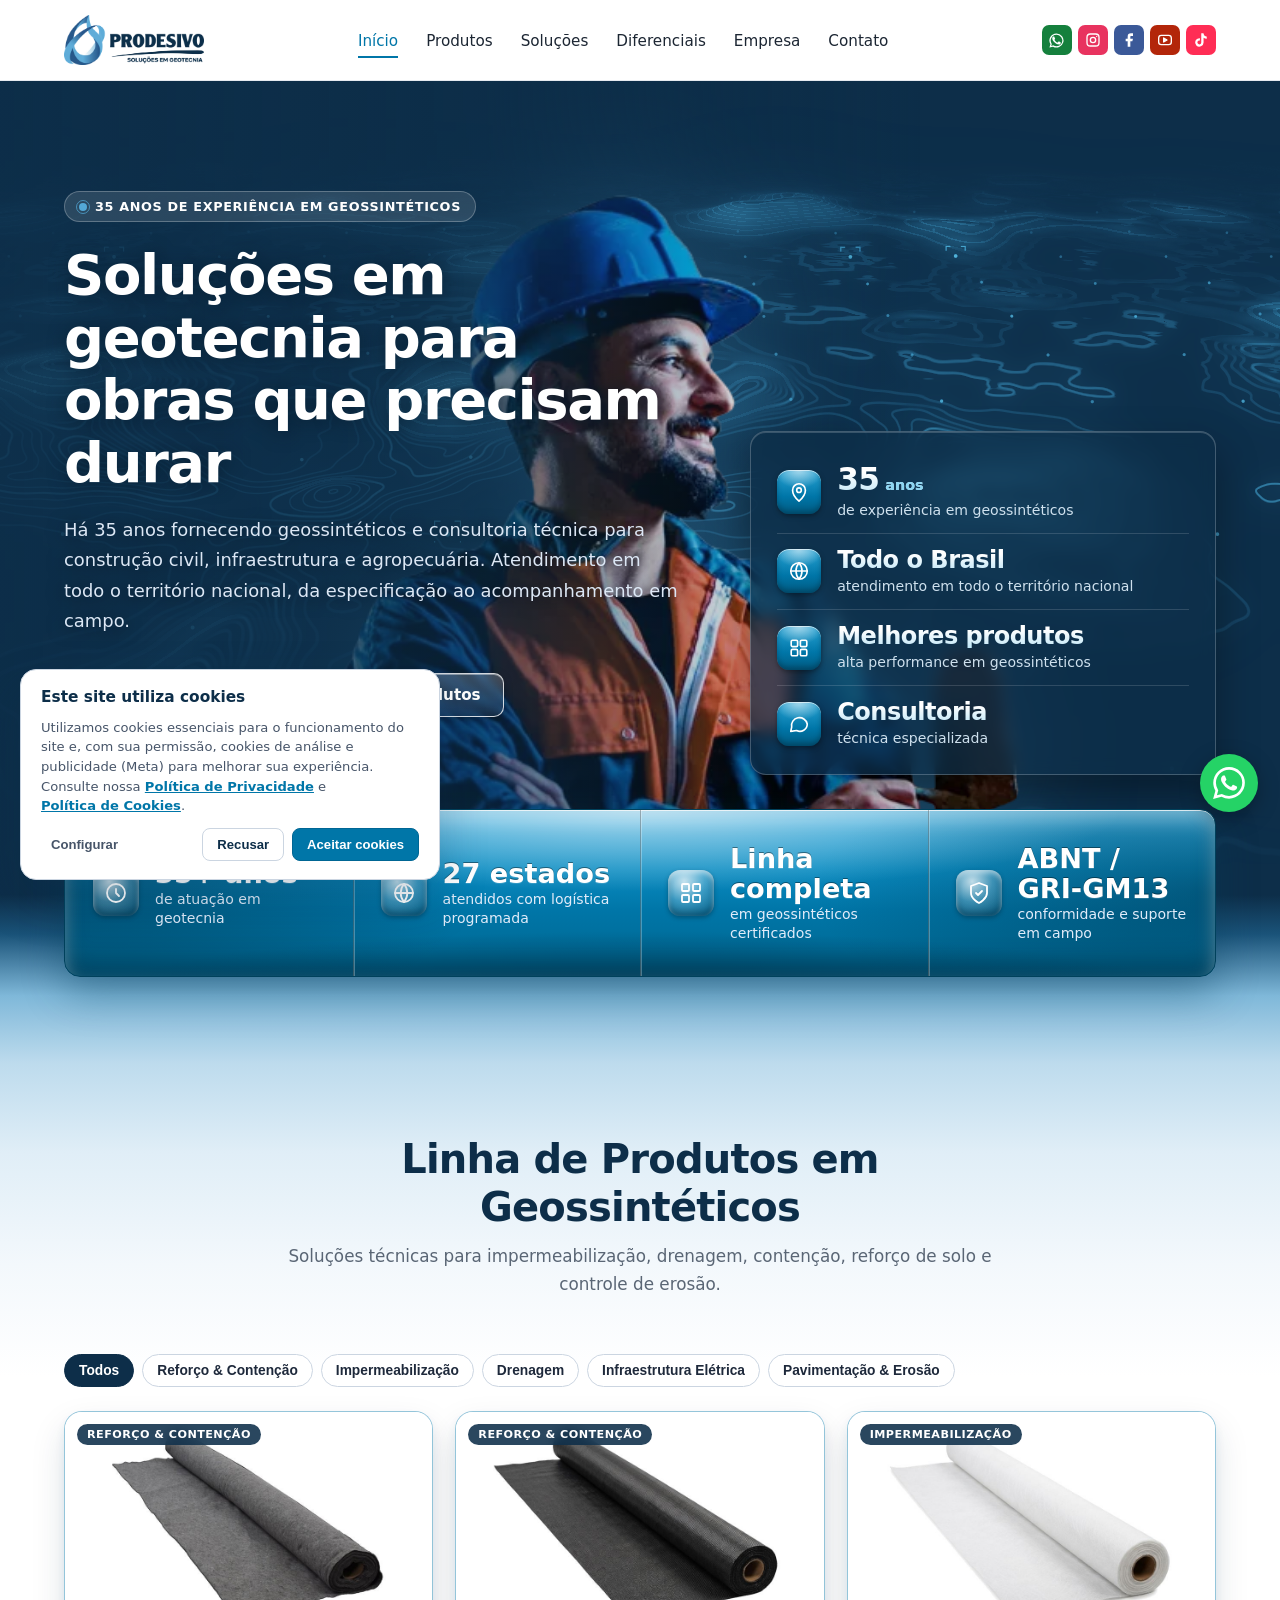
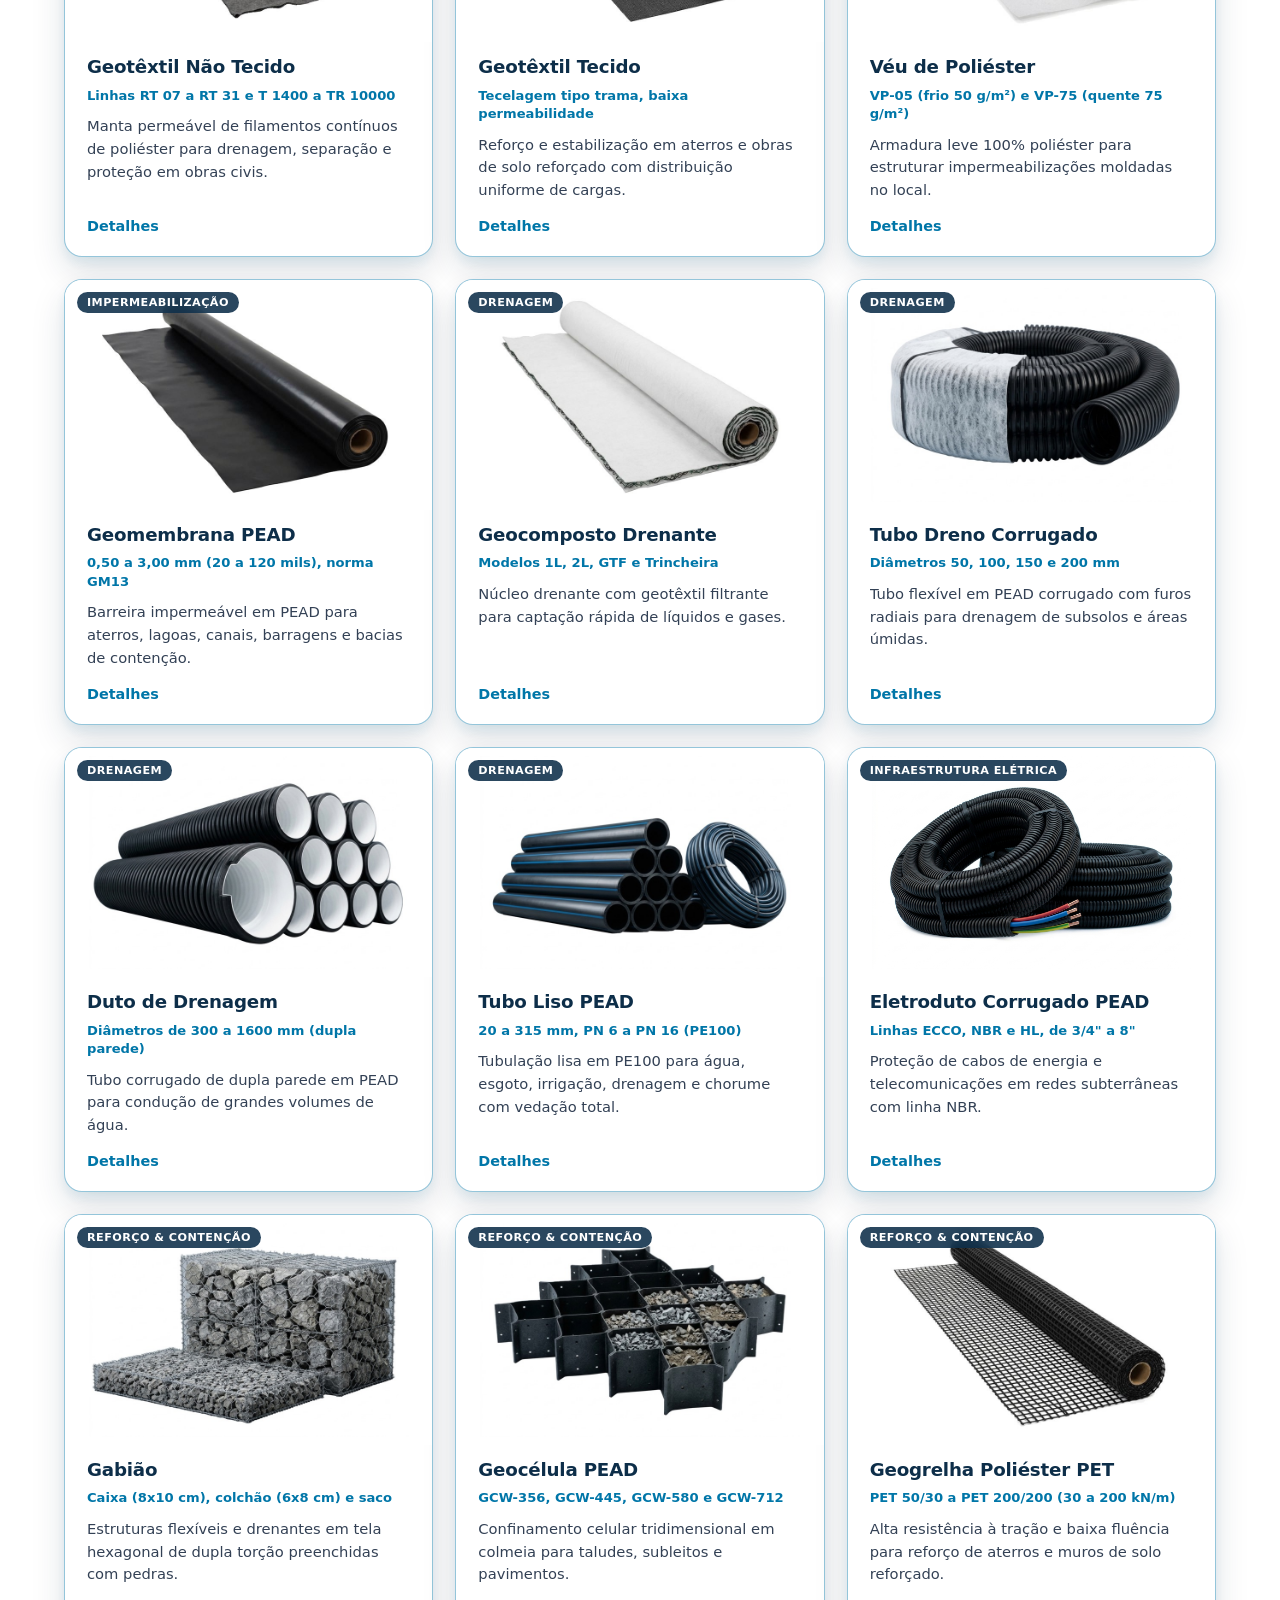
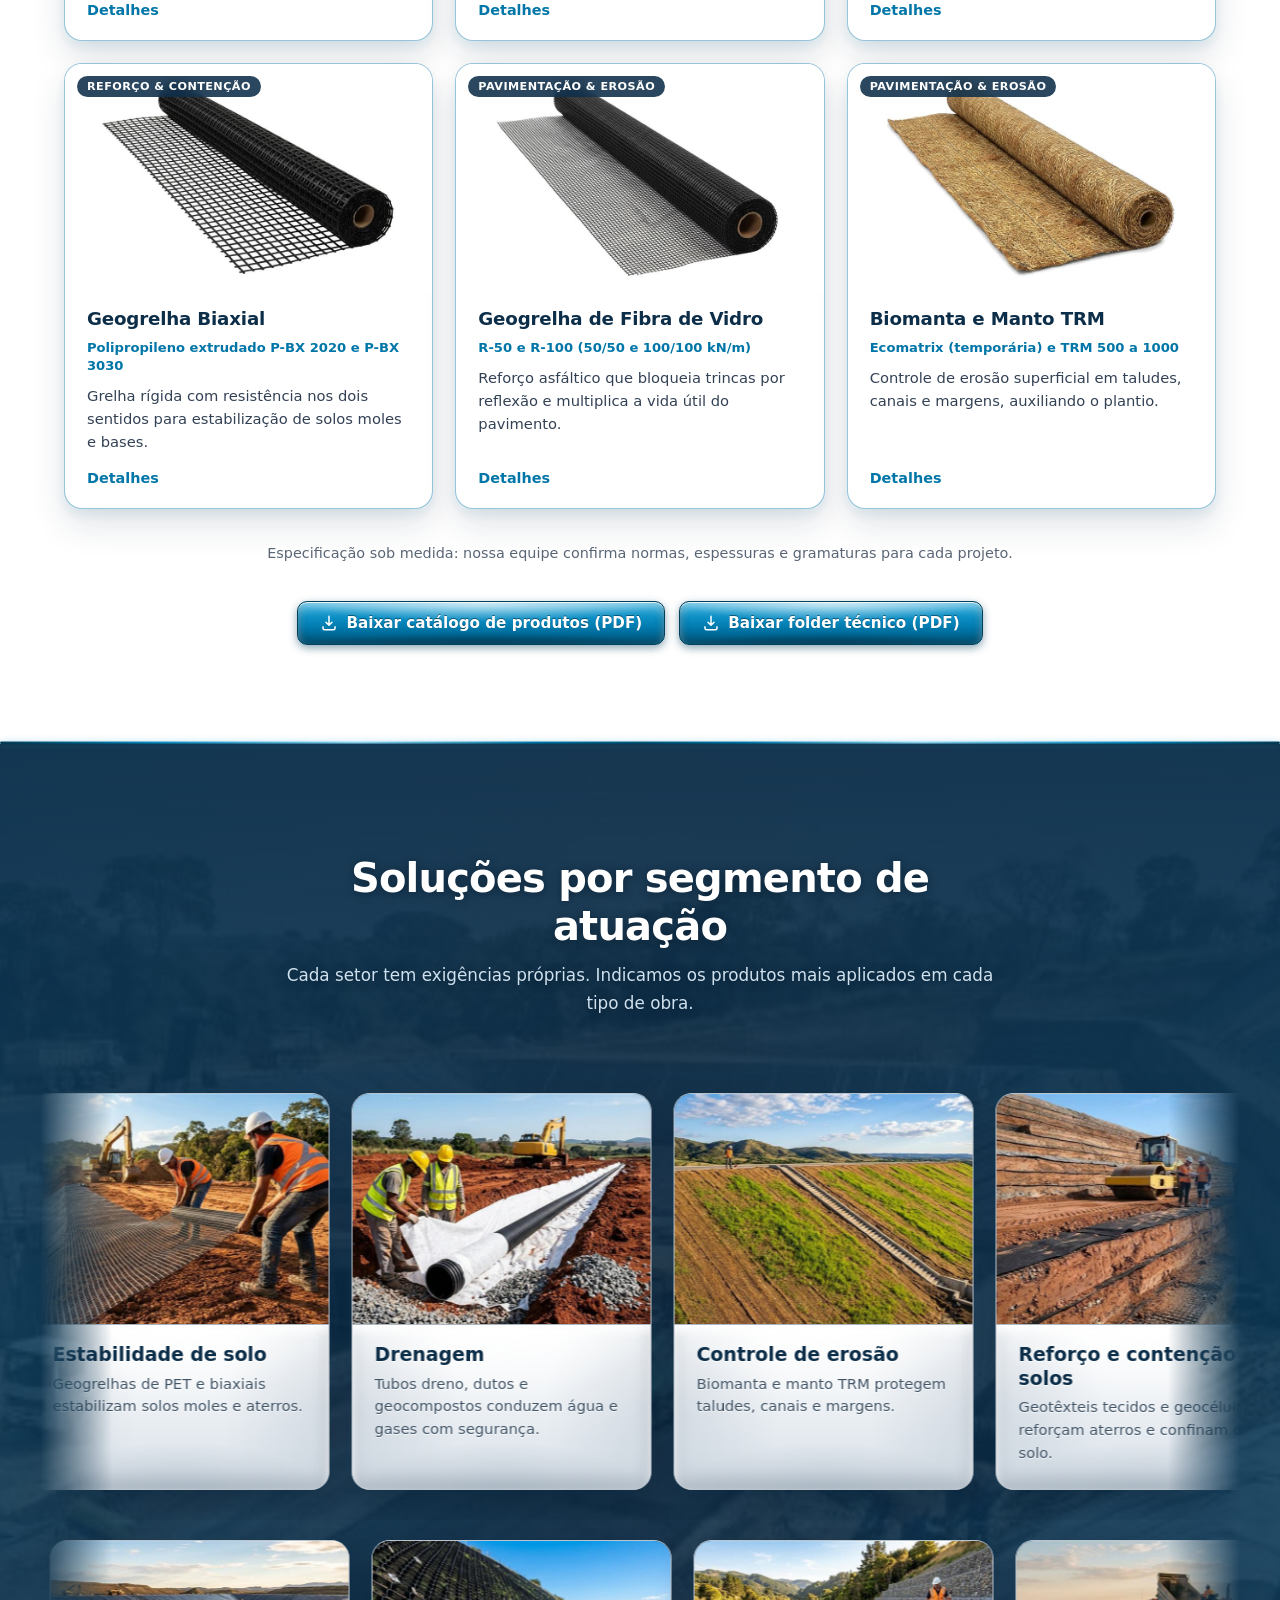
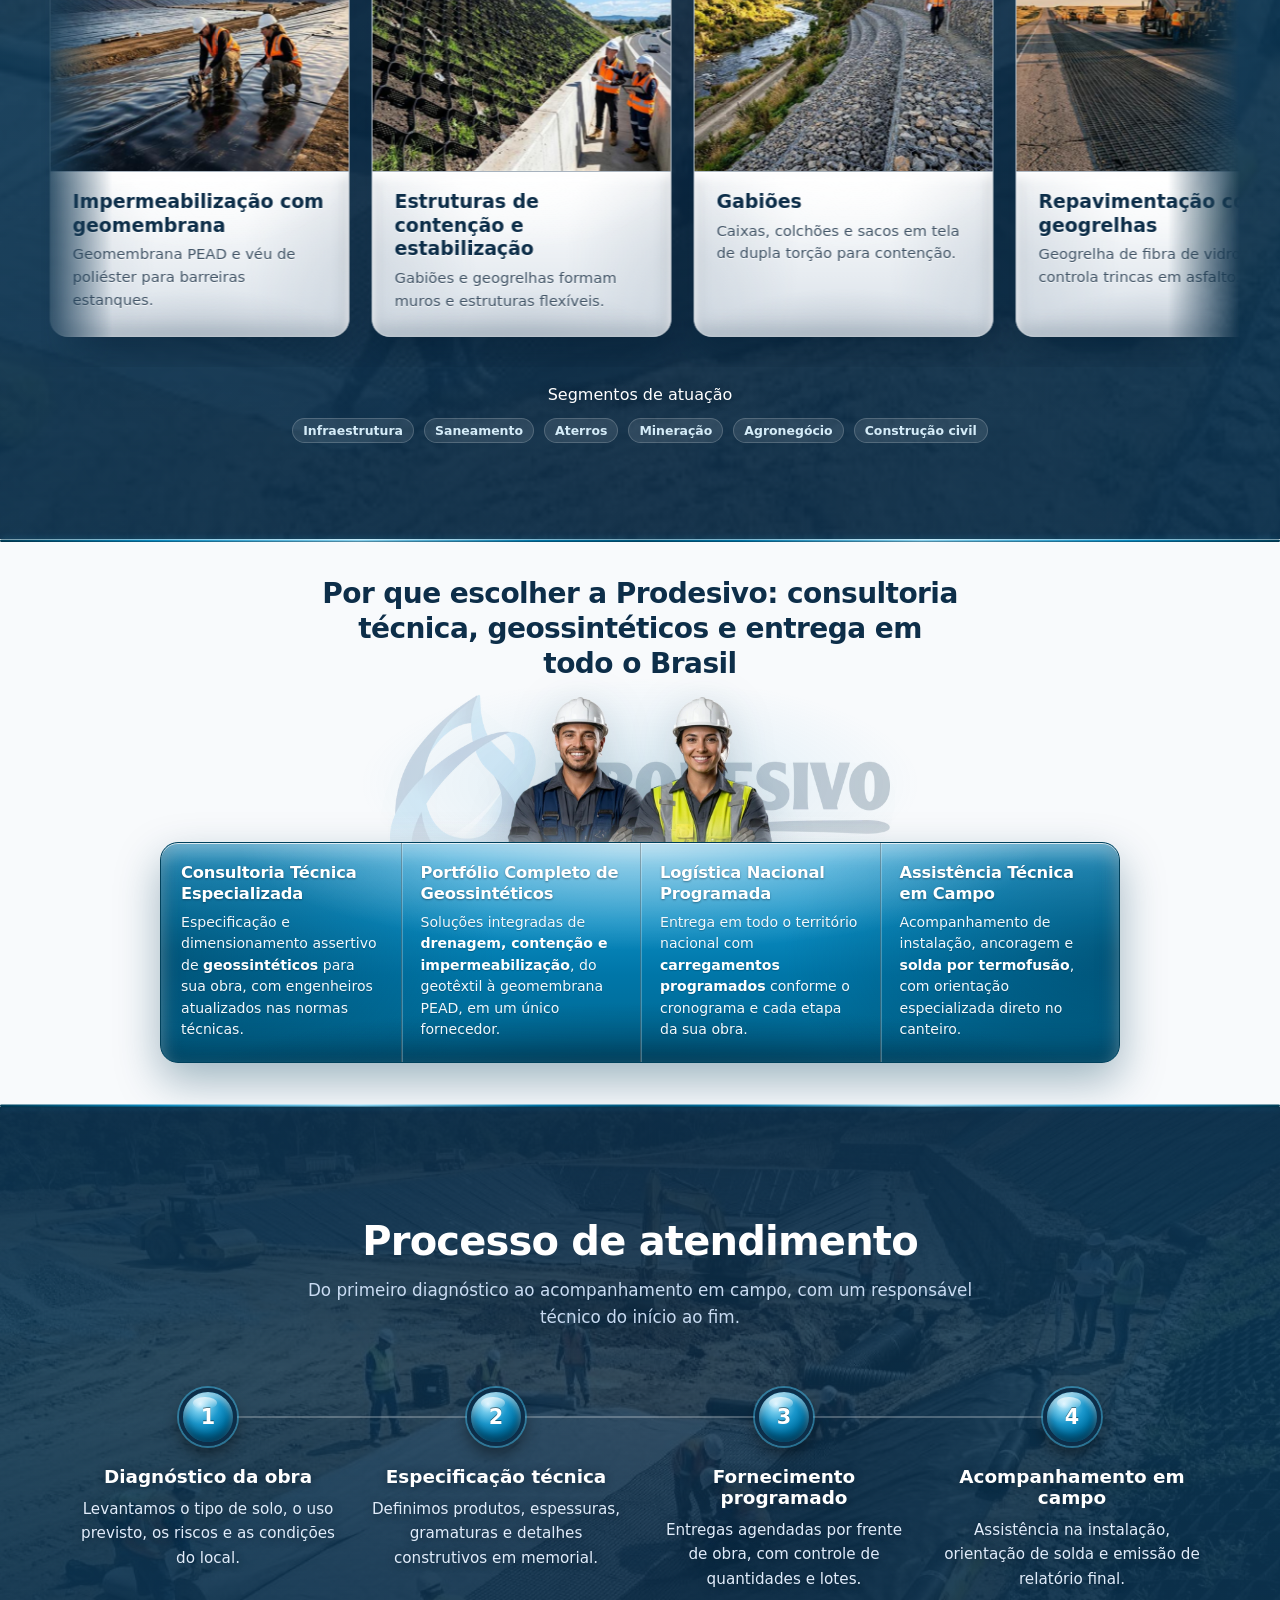
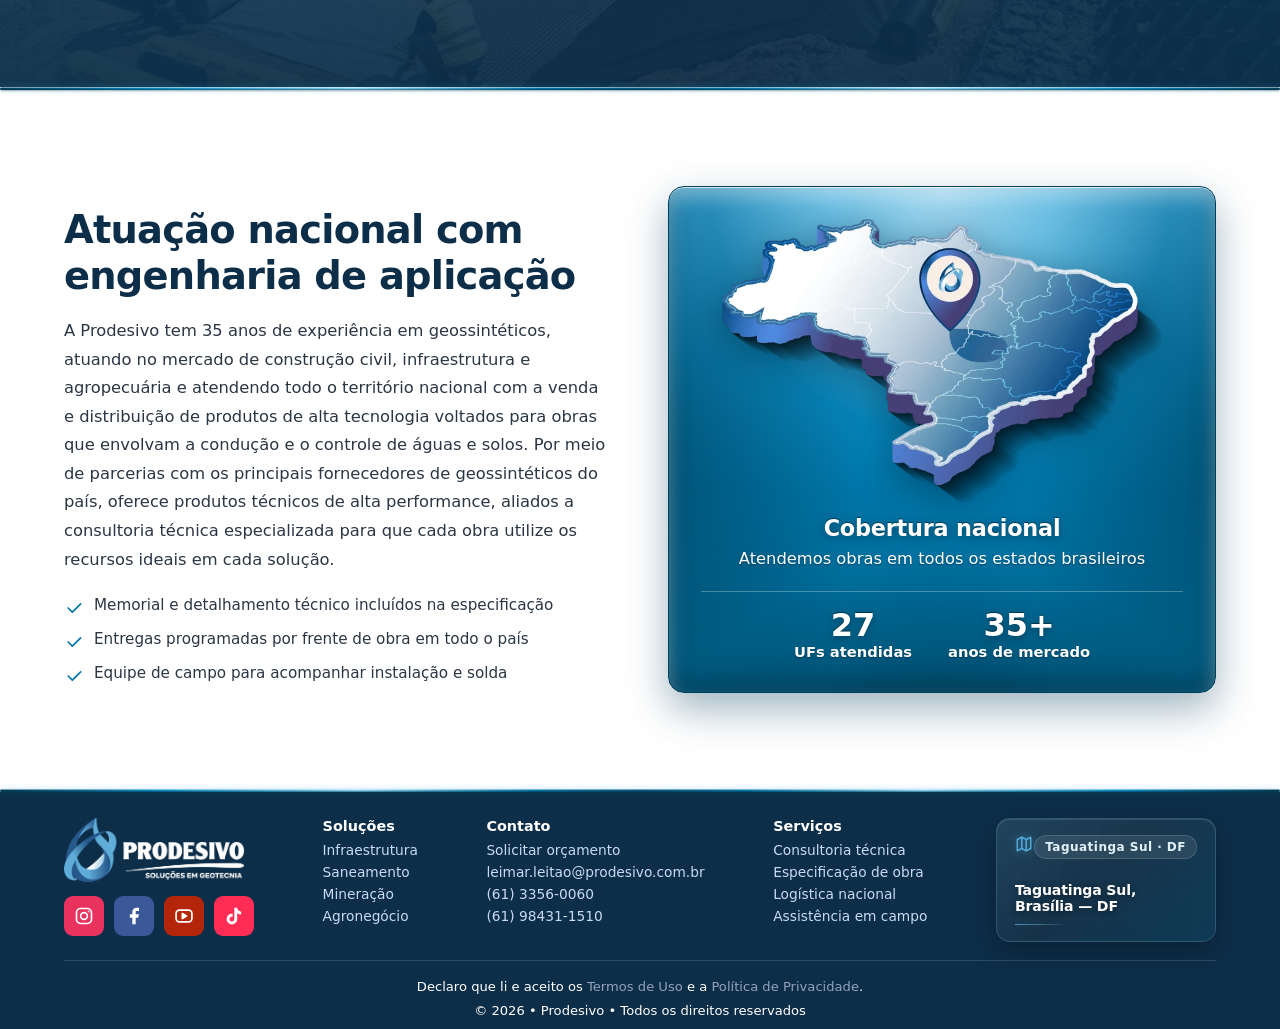
==== commit d6282219: "pronto pra uso" ====
--- a/index.html
+++ b/index.html
@@ -23,7 +23,10 @@
   <meta name="author" content="Prodesivo Indústria e Comércio Ltda">
   <meta name="geo.region" content="BR-DF">
   <meta name="geo.placename" content="Brasília">
-  <!-- Ao publicar: adicionar <link rel="canonical" href="https://SEU-DOMINIO/"> e og:url / og:image (URL absoluta) -->
+  <link rel="canonical" href="https://prodesivo.com.br/">
+  <meta property="og:url" content="https://prodesivo.com.br/">
+  <meta property="og:image" content="https://prodesivo.com.br/assets/img/logo-prodesivo-header.webp">
+  <meta name="twitter:image" content="https://prodesivo.com.br/assets/img/logo-prodesivo-header.webp">
   <meta name="theme-color" content="#0D2E49">
   <script
     type="application/ld+json">{"@context": "https://schema.org", "@type": "LocalBusiness", "name": "Prodesivo", "legalName": "Prodesivo Indústria e Comércio Ltda", "description": "Parceira estratégica no fornecimento dos melhores produtos em geossintéticos, impermeabilização, drenagem e engenharia geotécnica, com consultoria técnica especializada e atendimento em todo o Brasil.", "telephone": "+556133560060", "email": "leimar.leitao@prodesivo.com.br", "address": {"@type": "PostalAddress", "streetAddress": "CSG 08, Lote 09", "addressLocality": "Taguatinga Sul, Brasília", "addressRegion": "DF", "postalCode": "72035-508", "addressCountry": "BR"}, "openingHours": "Mo-Fr 08:00-18:00", "areaServed": {"@type": "Country", "name": "Brasil"}, "sameAs": ["https://www.instagram.com/prodesivodistribuidora/", "https://www.facebook.com/prodesivo", "https://www.youtube.com/watch?v=ndDN4buDU3E", "https://www.tiktok.com/@impermeabilizantrhodopas"], "contactPoint": [{"@type": "ContactPoint", "contactType": "customer service", "telephone": "+556133560060", "areaServed": "BR", "availableLanguage": "pt-BR"}, {"@type": "ContactPoint", "contactType": "sales", "telephone": "+5561984311510", "areaServed": "BR", "availableLanguage": "pt-BR"}], "knowsAbout": ["Melhores produtos em geossintéticos", "Geomembrana PEAD", "Geotêxtil", "Geogrelha", "Gabiões", "Geocélula", "Drenagem geotécnica", "Controle de erosão", "Consultoria técnica em geotecnia", "Atendimento em todo o Brasil"]}</script>
@@ -32,7 +35,6 @@
   <script
     type="application/ld+json">{"@context":"https://schema.org","@type":"ItemList","name":"Diferenciais Prodesivo","itemListElement":[{"@type":"ListItem","position":1,"item":{"@type":"Service","name":"Consultoria Técnica Especializada em Geossintéticos","serviceType":"Consultoria técnica","description":"Especificação e dimensionamento de geossintéticos para obras de grande porte, com engenheiros atualizados nas normas técnicas.","areaServed":"BR","provider":{"@type":"LocalBusiness","name":"Prodesivo"}}},{"@type":"ListItem","position":2,"item":{"@type":"Service","name":"Melhores Produtos em Geossintéticos","serviceType":"Fornecimento corporativo de geossintéticos","description":"Os melhores produtos em geossintéticos para drenagem, contenção, reforço de solo e impermeabilização em um único parceiro estratégico.","areaServed":"BR","provider":{"@type":"LocalBusiness","name":"Prodesivo"}}},{"@type":"ListItem","position":3,"item":{"@type":"Service","name":"Atendemos Todo o Brasil com Logística Programada","serviceType":"Logística nacional","description":"Atendemos todo o Brasil com entregas programadas conforme o cronograma de cada frente de obra.","areaServed":"BR","provider":{"@type":"LocalBusiness","name":"Prodesivo"}}},{"@type":"ListItem","position":4,"item":{"@type":"Service","name":"Assistência Técnica em Campo","serviceType":"Assistência técnica","description":"Acompanhamento de instalação, ancoragem e solda por termofusão, garantindo máxima segurança e desempenho no canteiro.","areaServed":"BR","provider":{"@type":"LocalBusiness","name":"Prodesivo"}}}]}</script>
   <link rel="icon" type="image/png" href="assets/img/favicon.png">
-  <link rel="stylesheet" href="css/shell.css">
   <link rel="stylesheet" href="css/style.css">
 </head>
 
@@ -59,11 +61,15 @@
         </ul>
       </nav>
       <div class="header-cta">
-        <a href="tel:+556133560060" class="header-phone"
-          style="display:inline-flex;align-items:center;gap:6px;color:var(--azul);font-weight:600;font-size:.92rem;text-decoration:none;white-space:nowrap;"><img
-            src="assets/img/icon-whatsapp.svg" alt="" width="24" height="24"
-            style="width:24px;height:24px;flex-shrink:0;display:block;">(61) 3356-0060</a>
-        <div class="header-social" aria-label="Redes sociais">
+        <div class="header-social" aria-label="Redes sociais e WhatsApp">
+          <a class="wa" href="https://wa.me/5561984311510?text=Ol%C3%A1%2C%20Prodesivo!%20Gostaria%20de%20solicitar%20um%20or%C3%A7amento."
+            target="_blank" rel="noopener noreferrer" aria-label="WhatsApp"><svg viewBox="0 0 24 24" fill="currentColor">
+              <path
+                d="M17.47 14.38c-.3-.15-1.76-.87-2.03-.97-.27-.1-.47-.15-.67.15-.2.3-.77.97-.94 1.16-.17.2-.35.22-.64.07-.3-.15-1.26-.46-2.39-1.48-.88-.79-1.48-1.76-1.65-2.06-.17-.3-.02-.46.13-.6.13-.14.3-.35.45-.52.15-.17.2-.3.3-.5.1-.2.05-.37-.02-.52-.08-.15-.67-1.61-.92-2.2-.24-.58-.49-.5-.67-.51h-.57c-.2 0-.52.07-.8.37-.27.3-1.04 1.02-1.04 2.48s1.07 2.88 1.21 3.07c.15.2 2.1 3.2 5.08 4.49.71.3 1.26.49 1.69.62.71.23 1.36.2 1.87.12.57-.08 1.76-.72 2-1.41.25-.7.25-1.29.17-1.41-.07-.12-.27-.2-.57-.35z" />
+              <path
+                d="M12 2a10 10 0 0 0-8.56 15.17L2 22l4.98-1.31A10 10 0 1 0 12 2zm0 18.2a8.2 8.2 0 0 1-4.18-1.14l-.3-.18-2.96.78.79-2.88-.2-.3A8.2 8.2 0 1 1 12 20.2z"
+                fill-rule="evenodd" />
+            </svg></a>
           <a class="ig" href="https://www.instagram.com/prodesivodistribuidora/" target="_blank"
             rel="noopener noreferrer" aria-label="Instagram"><svg viewBox="0 0 24 24" fill="none" stroke="currentColor"
               stroke-width="2" stroke-linecap="round" stroke-linejoin="round">
@@ -310,9 +316,9 @@
               <img class="diff-brand-logo" src="assets/img/logo-prodesivo-header.webp" alt="" width="800" height="286"
                 loading="lazy" decoding="async">
             </div>
-            <figure class="diff-photo from-left reveal"><img src="assets/img/diferenciais/equipe-tecnico.png" alt=""
+            <figure class="diff-photo from-left reveal"><img src="assets/img/diferenciais/equipe-tecnico.webp" alt=""
                 width="426" height="600" loading="lazy" decoding="async"></figure>
-            <figure class="diff-photo from-right reveal"><img src="assets/img/diferenciais/equipe-tecnica.png" alt=""
+            <figure class="diff-photo from-right reveal"><img src="assets/img/diferenciais/equipe-tecnica.webp" alt=""
                 width="426" height="600" loading="lazy" decoding="async"></figure>
           </div>
           <ul class="diff-grid" id="diffGrid" aria-label="Diferenciais da Prodesivo">
@@ -472,8 +478,7 @@
               <li><a href="#contato" data-open-quote>Solicitar orçamento</a></li>
               <li><a href="mailto:leimar.leitao@prodesivo.com.br">leimar.leitao@prodesivo.com.br</a></li>
               <li><a href="tel:+556133560060">(61) 3356-0060</a></li>
-              <li><a href="https://wa.me/5561984311510" target="_blank" rel="noopener noreferrer">(61) 98431-1510
-                  (WhatsApp)</a></li>
+              <li><a href="https://wa.me/5561984311510" target="_blank" rel="noopener noreferrer">(61) 98431-1510</a></li>
             </ul>
           </address>
         </div>
@@ -502,7 +507,7 @@
               </svg>
             </div>
             <div class="fmap-city" aria-hidden="true">
-              <img class="fmap-img" src="assets/img/mapa-prodesivo.jpg"
+              <img class="fmap-img" src="assets/img/mapa-prodesivo.webp"
                 alt="Mapa da localização da Prodesivo em Taguatinga Sul, Brasília — DF" loading="lazy" decoding="async">
               <div class="fmap-pin">
                 <span class="fmap-pulse"></span>
@@ -605,6 +610,7 @@
     <div class="modal-foot">
       <div class="modal-foot-brand"></div>
       <div class="modal-foot-actions">
+        <button type="button" class="modal-cta modal-cta-quote" id="modalQuoteBtn">Solicitar Orçamento</button>
         <a class="modal-cta modal-cta-gmail" id="modalGmail" href="#">
           <span class="modal-cta-icon gmail-icon" aria-hidden="true">
             <svg viewBox="0 0 24 24" width="20" height="20" fill="none" stroke="#0076A8" stroke-width="2"
--- a/css/style.css
+++ b/css/style.css
@@ -1,3 +1,38 @@
+/* Reset base (incorporado do antigo shell.css) */
+*,
+::before,
+::after {
+  box-sizing: border-box;
+}
+
+[hidden]:where(:not([hidden="until-found"])) {
+  display: none !important;
+}
+
+h1, h2, h3, h4, h5, h6 {
+  font-size: inherit;
+  font-weight: inherit;
+}
+
+ol, ul, menu {
+  list-style: none;
+}
+
+svg, video, canvas, iframe {
+  display: block;
+  vertical-align: middle;
+}
+
+img {
+  max-width: 100%;
+  display: block;
+}
+
+button, input, select, textarea {
+  color: inherit;
+  background-color: transparent;
+}
+
 :root {
   --azul: #0D2E49;
   --azul-2: #0076A8;
@@ -15,6 +50,7 @@
 html {
   scroll-behavior: smooth;
   scroll-padding-top: 80px;
+  overflow-x: clip;
 }
 
 body {
@@ -22,6 +58,7 @@
   color: #1C2633;
   font-family: Inter, system-ui, -apple-system, "Segoe UI", Roboto, sans-serif;
   margin: 0;
+  overflow-x: clip;
 }
 
 a {
@@ -67,10 +104,33 @@
 }
 
 @media (max-width: 640px) {
+  body {
+    padding-top: 68px;
+  }
+
+  .site-header {
+    position: fixed;
+    top: 0;
+    left: 0;
+    right: 0;
+    width: 100%;
+    z-index: 60;
+  }
+
   .header-inner {
-    min-height: 64px;
-    padding-top: 8px;
-    padding-bottom: 8px;
+    min-height: 68px;
+    padding-top: 10px;
+    padding-bottom: 10px;
+    gap: 8px;
+  }
+
+  .header-cta {
+    gap: 8px;
+  }
+
+  .menu-toggle {
+    width: 38px;
+    height: 38px;
   }
 }
 
@@ -92,7 +152,7 @@
 
 @media (max-width: 640px) {
   .logo-svg {
-    height: 36px;
+    height: 30px;
   }
 }
 
@@ -135,6 +195,15 @@
   display: flex;
   align-items: center;
   gap: 6px;
+}
+
+.header-social .wa {
+  background: #15803d;
+}
+
+.header-social .wa svg {
+  width: 17px;
+  height: 17px;
 }
 
 .header-social a {
@@ -175,9 +244,21 @@
   background: #ff2d55;
 }
 
-@media (max-width: 1180px) {
+@media (max-width: 640px) {
   .header-social {
-    display: none;
+    gap: 4px;
+  }
+
+  .header-social a {
+    width: 26px;
+    height: 26px;
+    border-radius: 6px;
+  }
+
+  .header-social svg,
+  .header-social .wa svg {
+    width: 14px;
+    height: 14px;
   }
 }
 
@@ -1157,146 +1238,6 @@
   display: block;
   font-size: 1.35rem;
   color: var(--azul);
-}
-
-/* Form */
-.form-card {
-  max-width: 860px;
-  margin: 0 auto;
-  background: #fff;
-  border: 1px solid var(--cinza-2);
-  border-radius: 16px;
-  padding: 44px;
-  box-shadow: 0 10px 30px rgba(11, 60, 122, .06);
-}
-
-.form-grid {
-  display: grid;
-  grid-template-columns: 1fr 1fr;
-  gap: 18px 20px;
-}
-
-.form-grid .full {
-  grid-column: 1 / -1;
-}
-
-.field {
-  display: flex;
-  flex-direction: column;
-  gap: 6px;
-}
-
-.field label {
-  font-size: .9rem;
-  font-weight: 600;
-  color: #1C2633;
-}
-
-.field .req {
-  color: #B42318;
-}
-
-.field input,
-.field select,
-.field textarea {
-  font-family: inherit;
-  font-size: .97rem;
-  padding: 12px 14px;
-  border: 1px solid #C9D1DC;
-  border-radius: 10px;
-  background: #fff;
-  color: #1C2633;
-}
-
-.field input:focus,
-.field select:focus,
-.field textarea:focus {
-  outline: 3px solid #7FB3F0;
-  outline-offset: 0;
-  border-color: var(--azul-2);
-}
-
-.field textarea {
-  min-height: 110px;
-  resize: vertical;
-}
-
-.helper {
-  font-size: .8rem;
-  color: var(--cinza-texto);
-}
-
-.field.invalid input,
-.field.invalid select,
-.field.invalid textarea {
-  border-color: #B42318;
-}
-
-.err {
-  font-size: .8rem;
-  color: #B42318;
-  min-height: 1em;
-}
-
-.form-actions {
-  display: flex;
-  flex-wrap: wrap;
-  align-items: center;
-  justify-content: space-between;
-  gap: 16px;
-  margin-top: 24px;
-}
-
-.form-note {
-  font-size: .82rem;
-  color: var(--cinza-texto);
-  max-width: 480px;
-  line-height: 1.5;
-}
-
-.success-box {
-  display: none;
-  margin-top: 22px;
-  padding: 16px 18px;
-  border-radius: 10px;
-  background: #E9F6EE;
-  color: #1E5A36;
-  border: 1px solid #B9E1C8;
-  font-weight: 600;
-}
-
-.success-box.show {
-  display: block;
-}
-
-.contact-strip {
-  display: grid;
-  grid-template-columns: repeat(3, 1fr);
-  gap: 16px;
-  margin-top: 32px;
-}
-
-.contact-item {
-  background: var(--cinza-1);
-  border: 1px solid var(--cinza-2);
-  border-radius: 12px;
-  padding: 18px;
-}
-
-.contact-item small {
-  display: block;
-  color: var(--cinza-texto);
-  font-size: .8rem;
-  text-transform: uppercase;
-  letter-spacing: .05em;
-  font-weight: 600;
-}
-
-.contact-item strong {
-  display: block;
-  margin-top: 6px;
-  color: var(--azul);
-  font-size: 1rem;
 }
 
 /* Footer */
@@ -1497,19 +1438,25 @@
 @media (max-width: 980px) {
   .main-nav {
     position: fixed;
-    top: 80px;
+    top: 68px;
     left: 0;
     right: 0;
     background: #fff;
     border-bottom: 1px solid var(--cinza-2);
     box-shadow: 0 12px 24px rgba(11, 60, 122, .1);
     transform: translateY(-120%);
-    transition: transform .3s ease;
+    opacity: 0;
+    visibility: hidden;
+    pointer-events: none;
+    transition: transform .3s ease, opacity .25s ease, visibility .3s ease;
     z-index: 55;
   }
 
   .main-nav.open {
     transform: none;
+    opacity: 1;
+    visibility: visible;
+    pointer-events: auto;
   }
 
   .main-nav ul {
@@ -1619,20 +1566,43 @@
   }
 
   .footer-brand {
-    grid-column: 1 / 4;
+    grid-column: 1 / 5;
     order: 1;
   }
 
   .fmap {
-    grid-column: 4 / 7;
+    grid-column: 5 / 7;
     order: 2;
-    width: 100%;
-    max-width: 100%;
+    width: 120px;
+    max-width: 120px;
+    justify-self: end;
   }
 
   .fmap-card {
-    width: 100%;
+    width: 120px;
     min-width: 0;
+    min-height: 76px;
+    height: 76px;
+    padding: 8px;
+  }
+
+  .fmap-live {
+    display: none;
+  }
+
+  .fmap-bottom h3 {
+    font-size: .7rem;
+    line-height: 1.2;
+  }
+
+  .footer-social {
+    flex-wrap: nowrap;
+    gap: 6px;
+  }
+
+  .footer-social a {
+    width: 34px;
+    height: 34px;
   }
 
   .footer-col-solucoes {
@@ -1974,7 +1944,16 @@
 
   .btn-pg,
   .footer-social a,
-  .header-social a {
+  .header-social .wa {
+  background: #15803d;
+}
+
+.header-social .wa svg {
+  width: 17px;
+  height: 17px;
+}
+
+.header-social a {
     transition: none;
   }
 
@@ -5620,4 +5599,39 @@
     width: auto;
     bottom: 84px;
   }
+}
+
+.modal-cta-quote {
+  background: #0D2E49;
+  color: #fff;
+  border: 1px solid #092237;
+  cursor: pointer;
+}
+
+.modal-cta-quote:hover {
+  background: #144166;
+  transform: translateY(-2px);
+}
+
+.legal-cookie-trigger {
+  background: none;
+  border: 0;
+  padding: 0;
+  color: #0076A8;
+  font: inherit;
+  font-weight: 600;
+  text-decoration: underline;
+  cursor: pointer;
+}
+
+@media (max-width: 640px) {
+  .footer-social {
+    flex-wrap: nowrap;
+    gap: 6px;
+  }
+
+  .footer-social a {
+    width: 32px;
+    height: 32px;
+  }
 }
